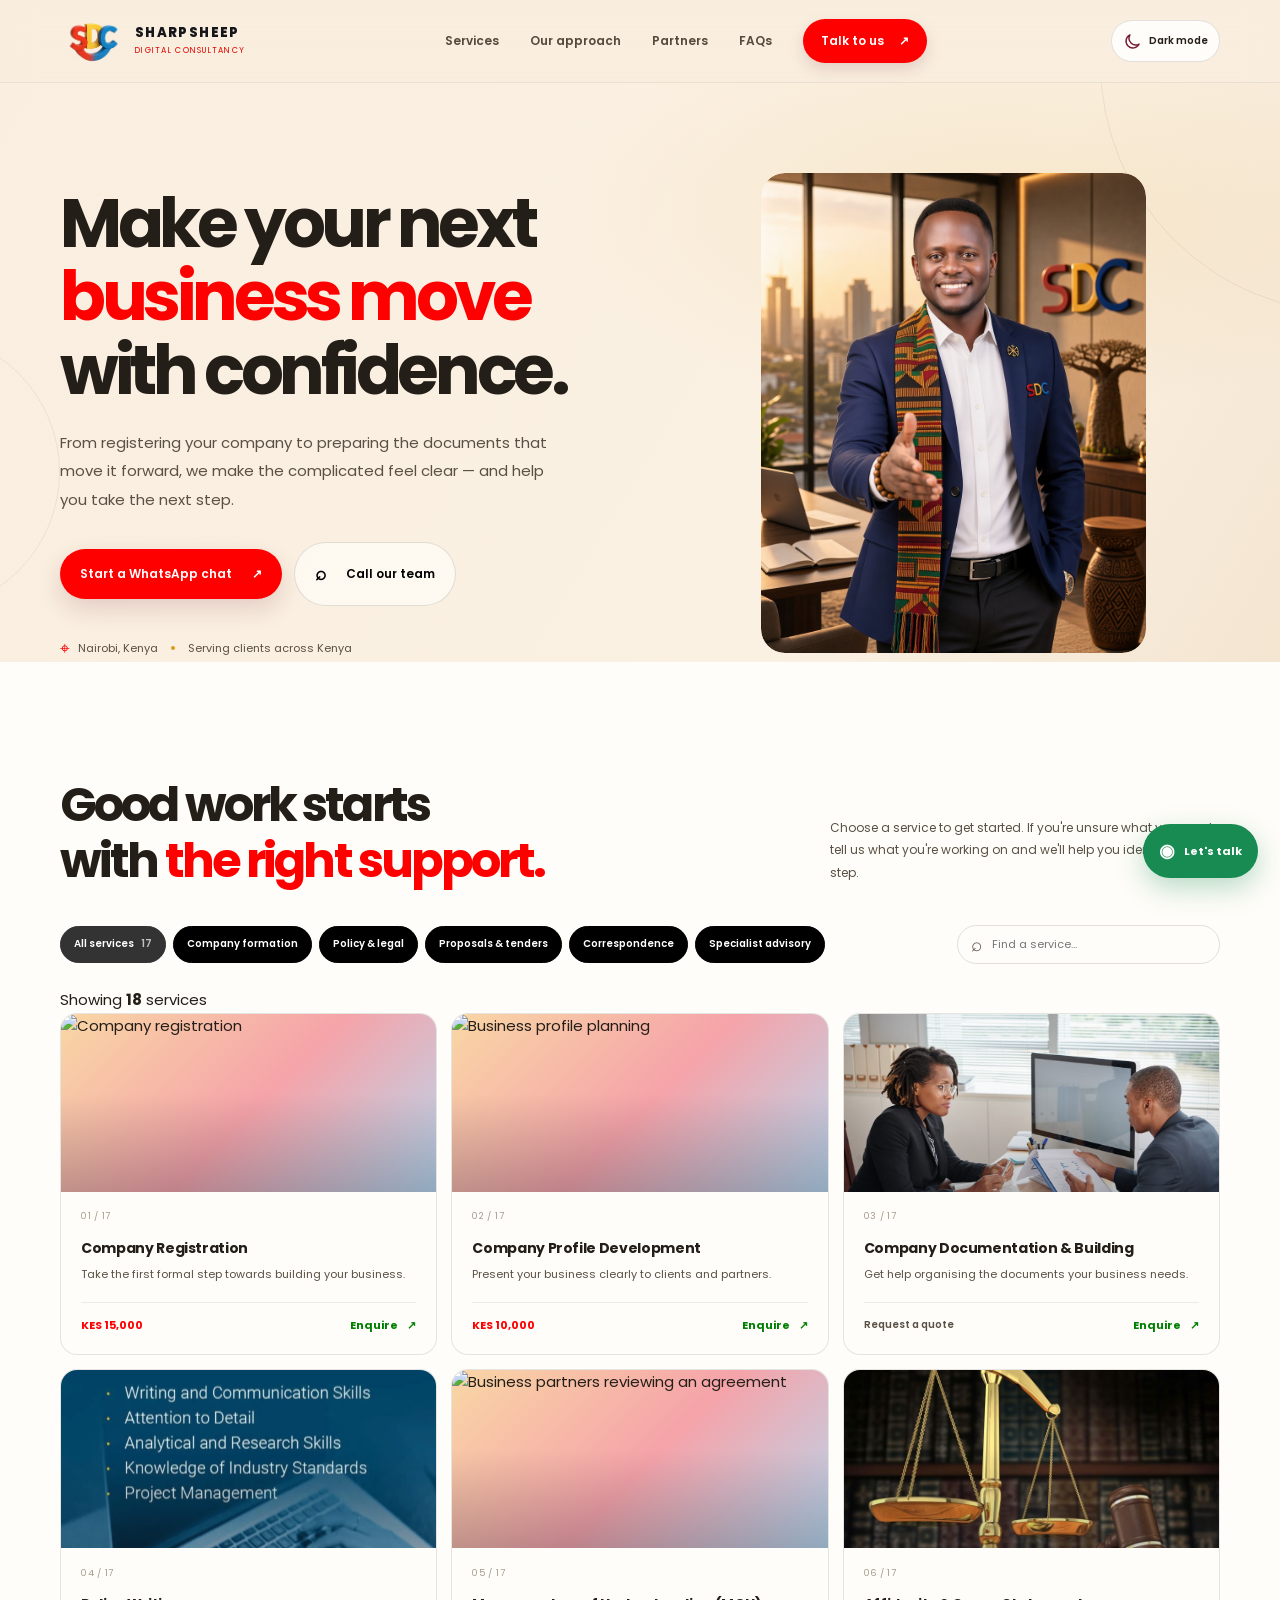
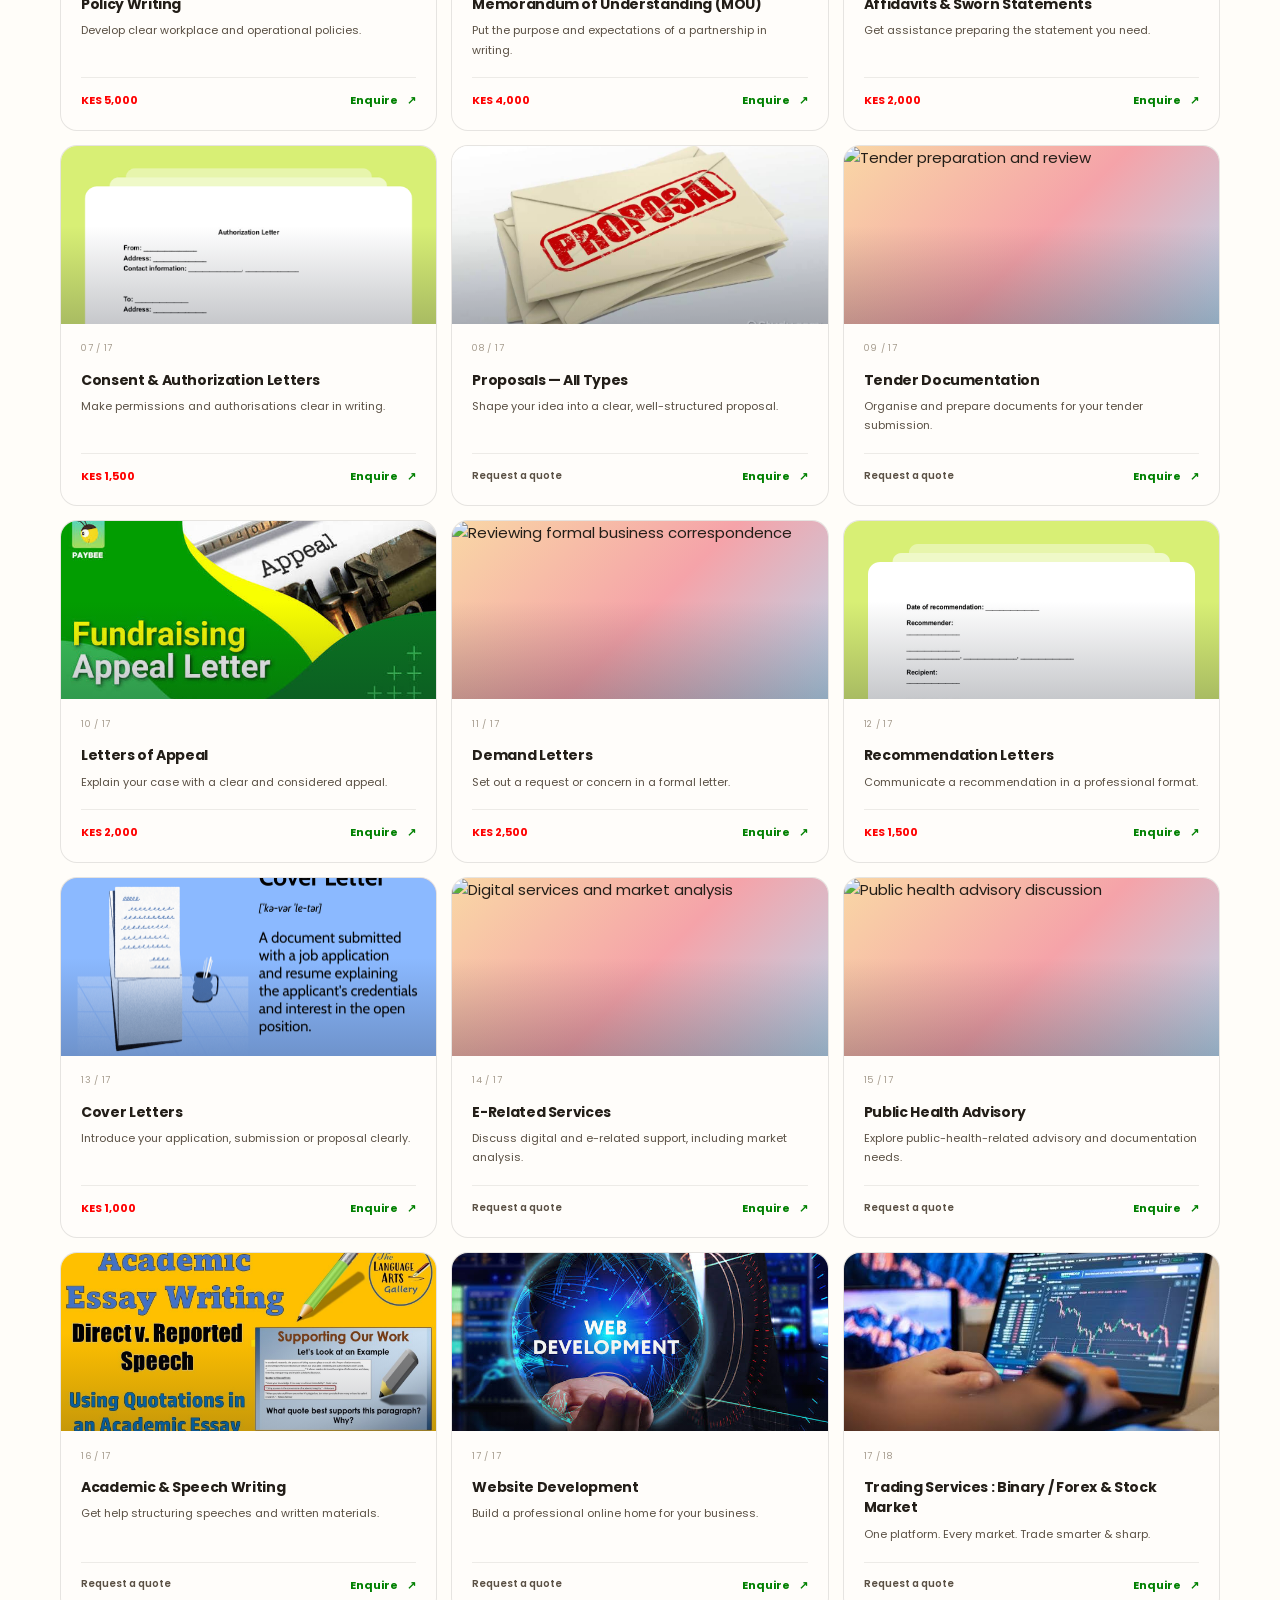
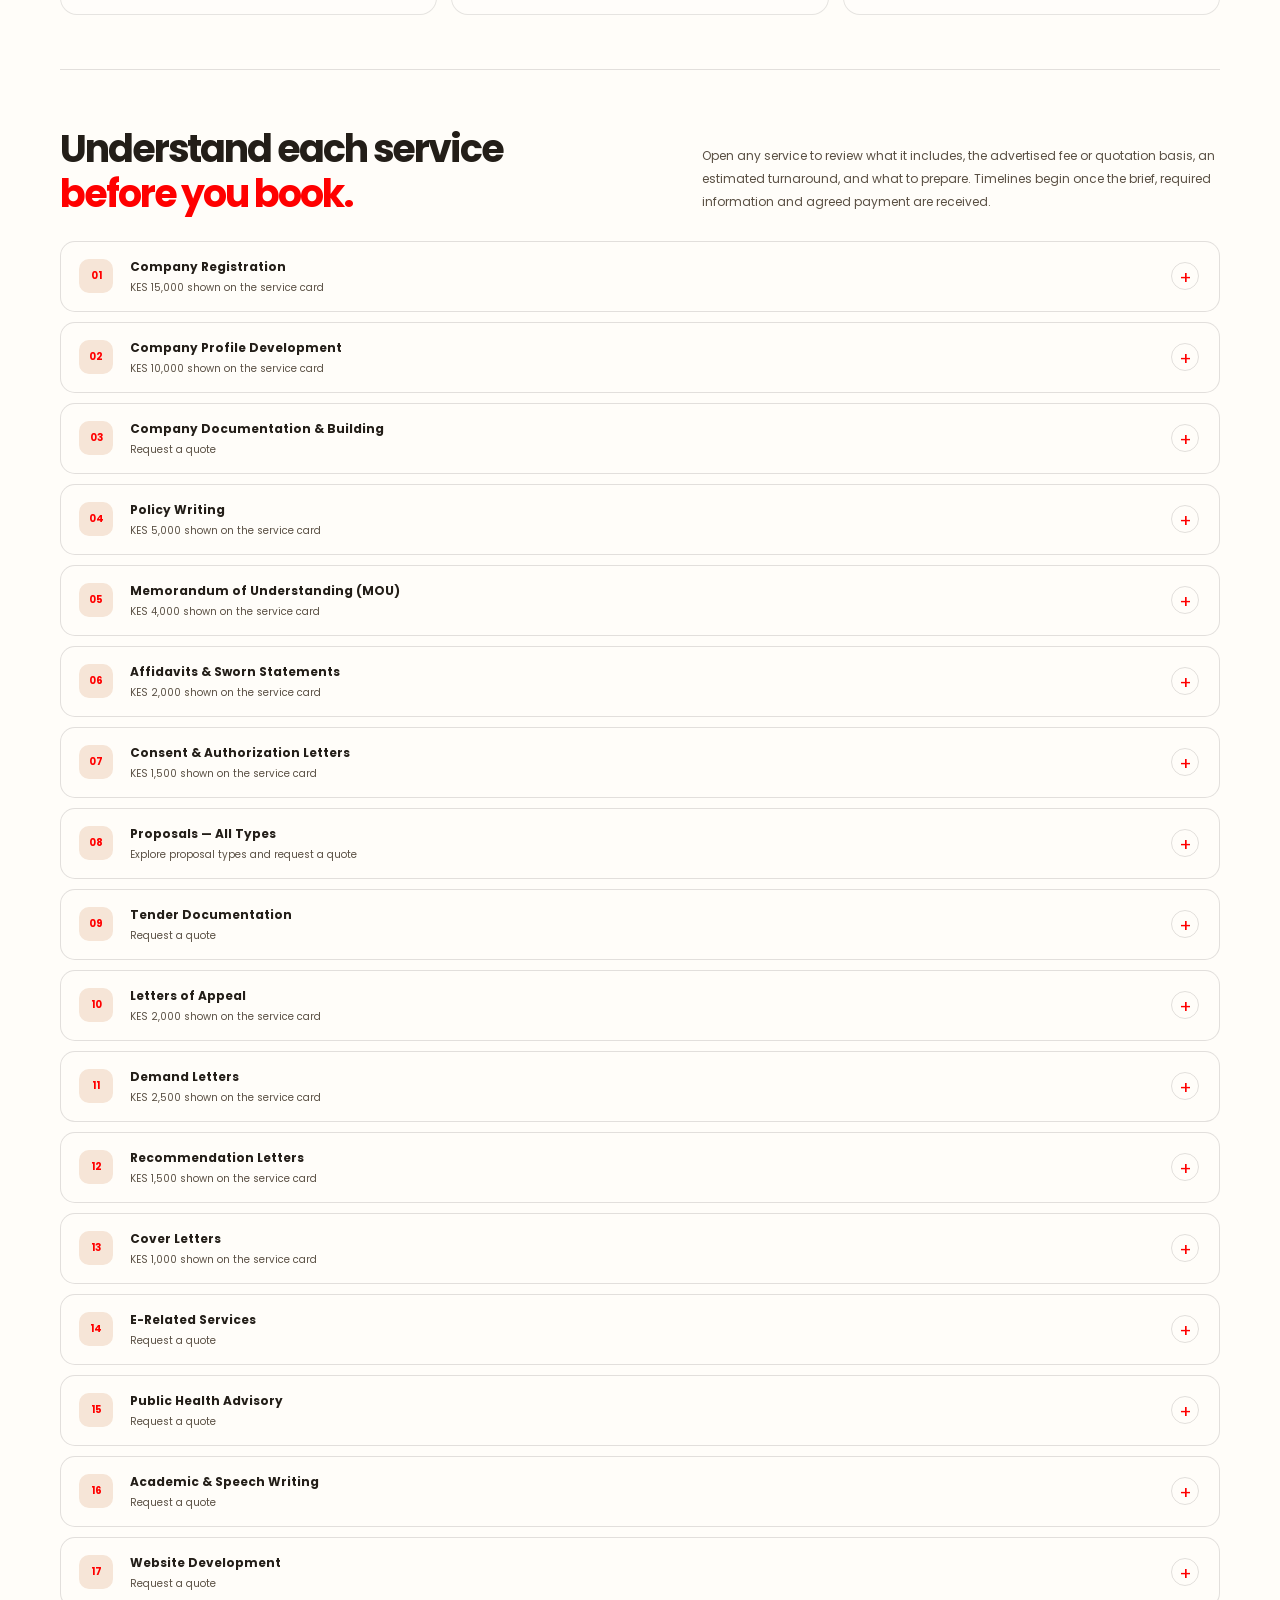
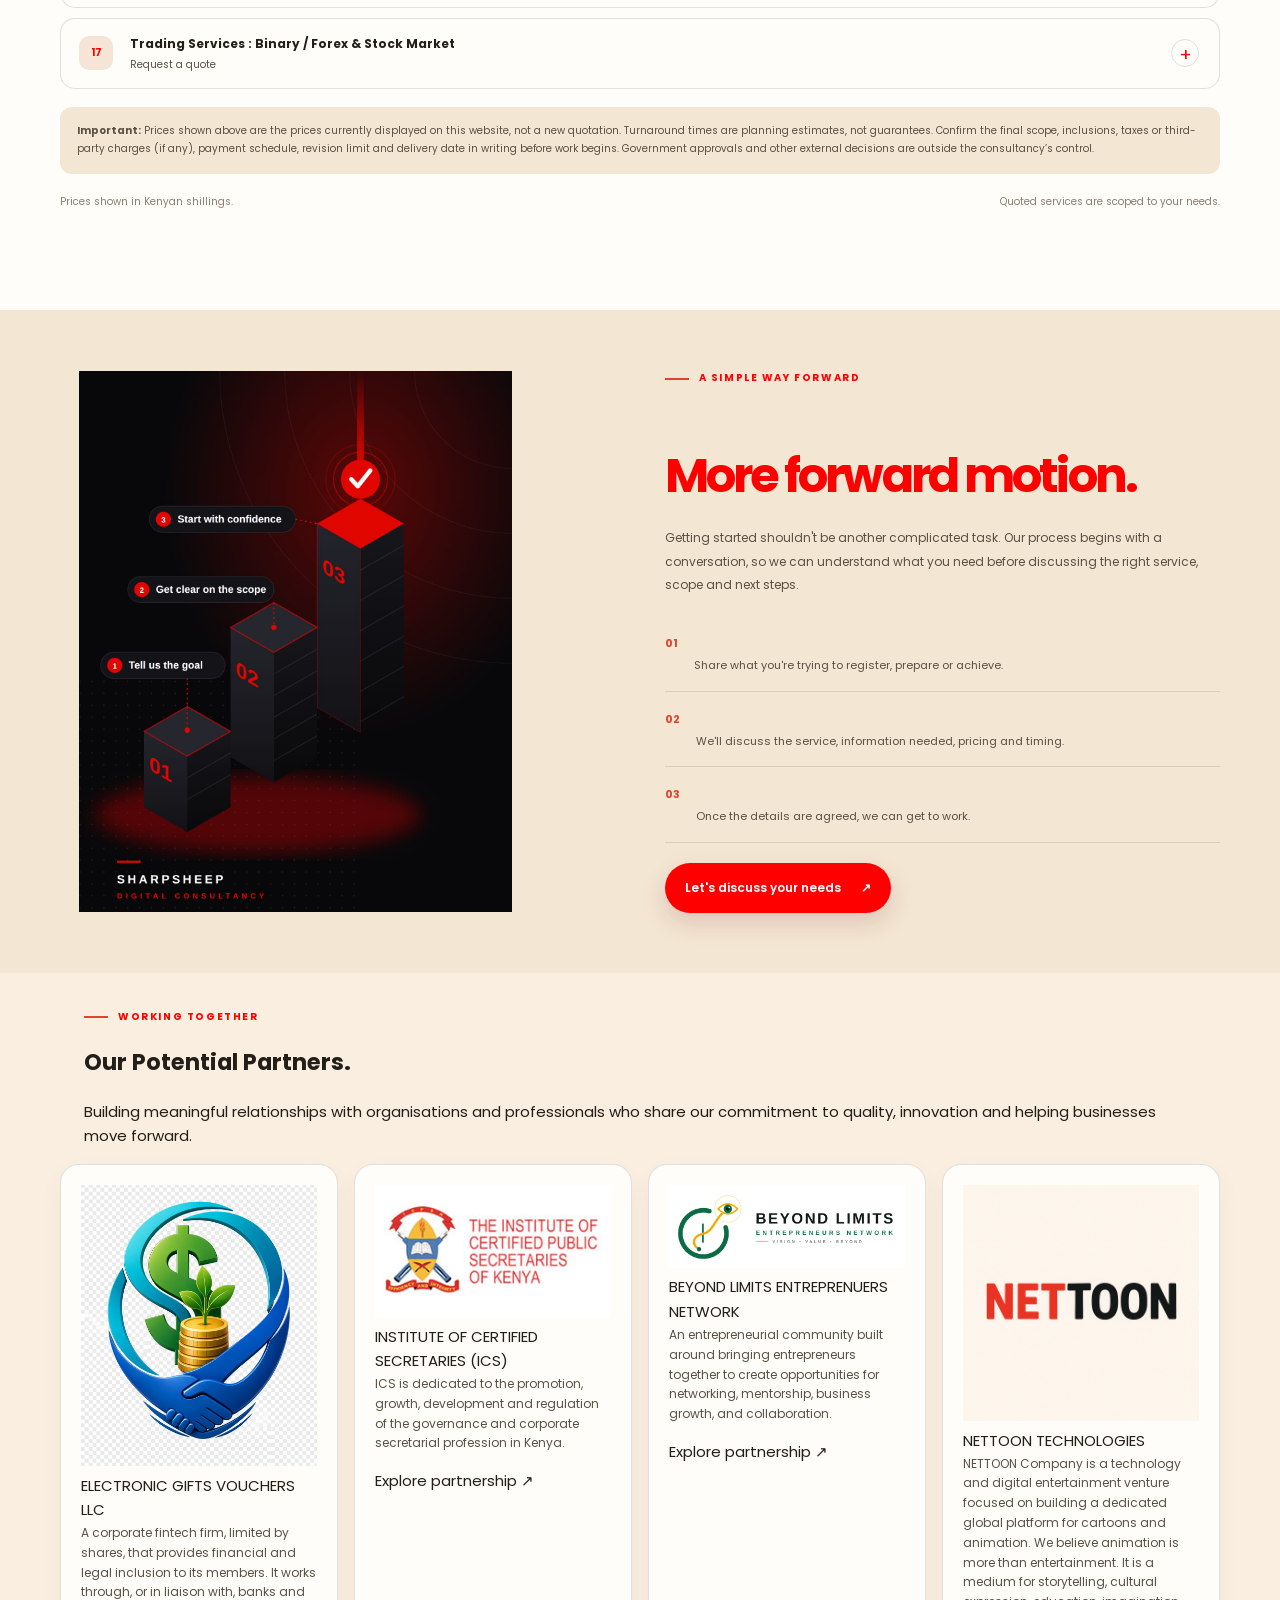
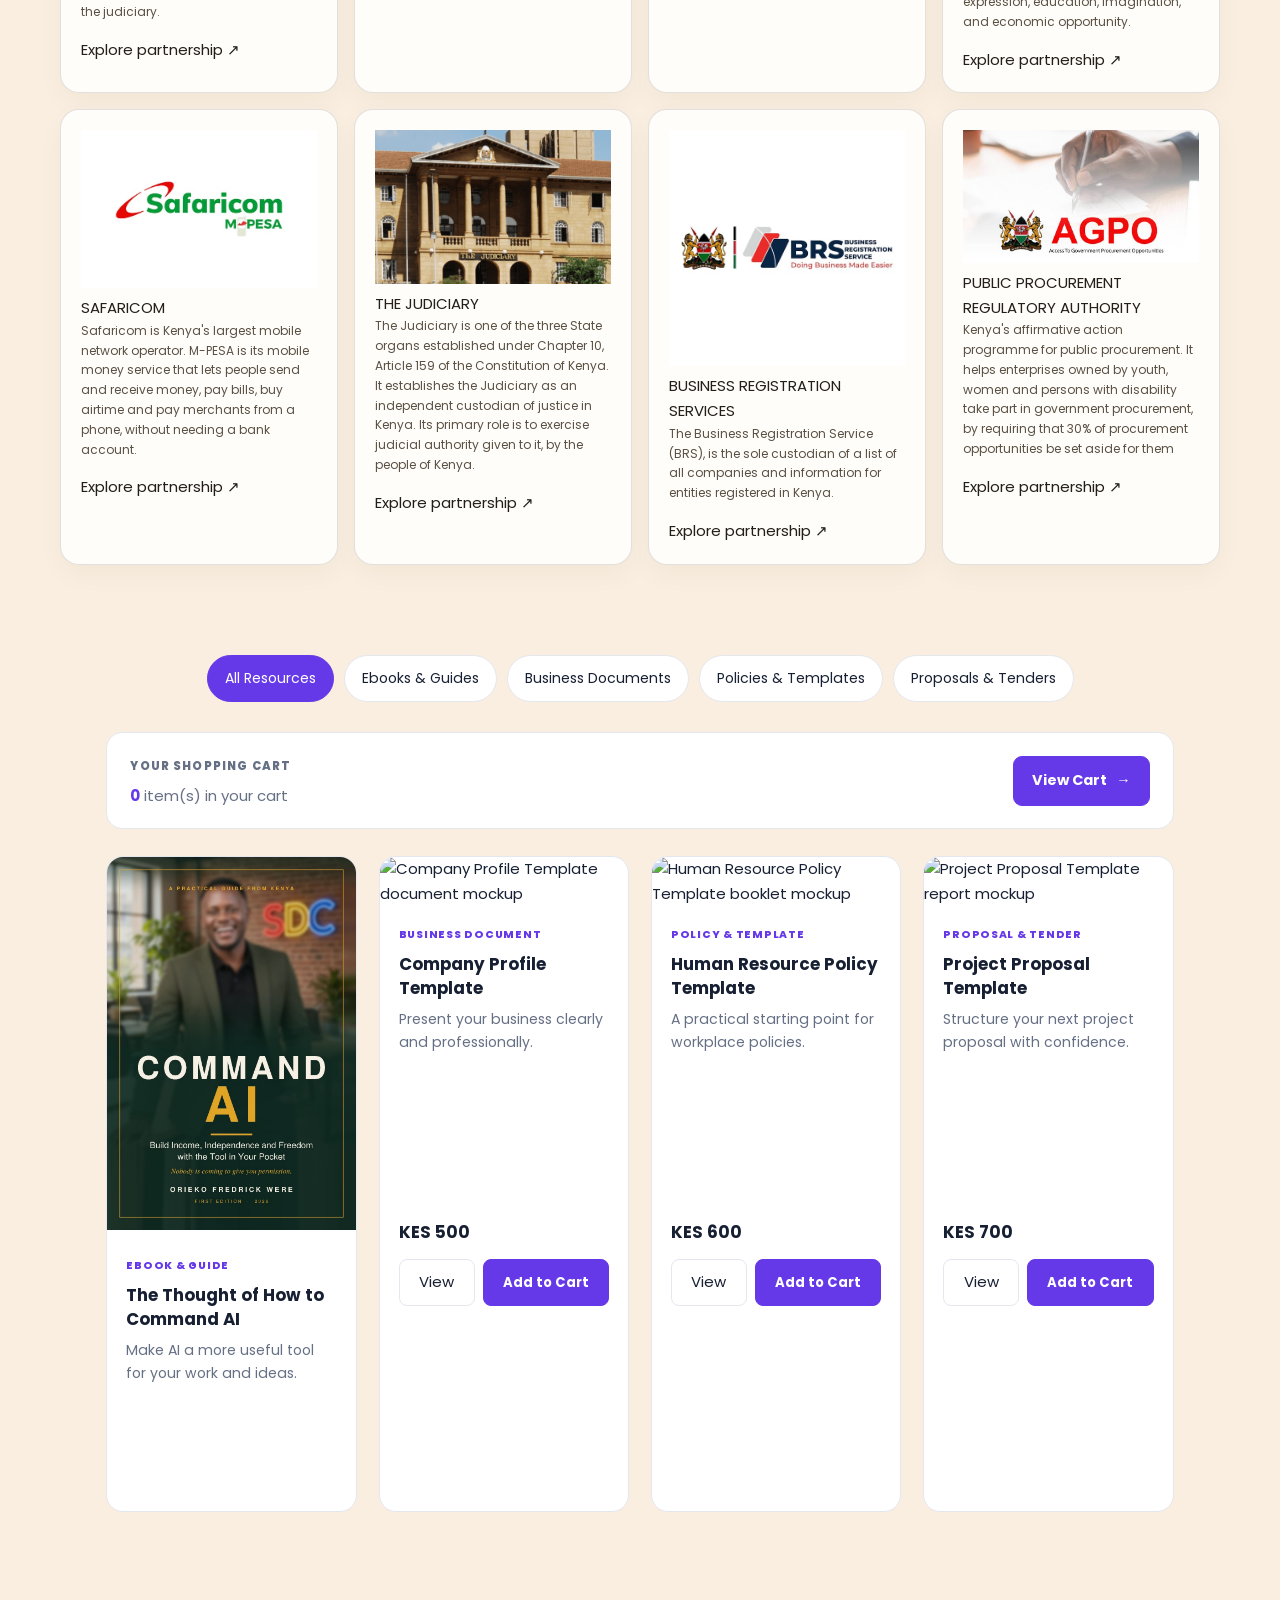
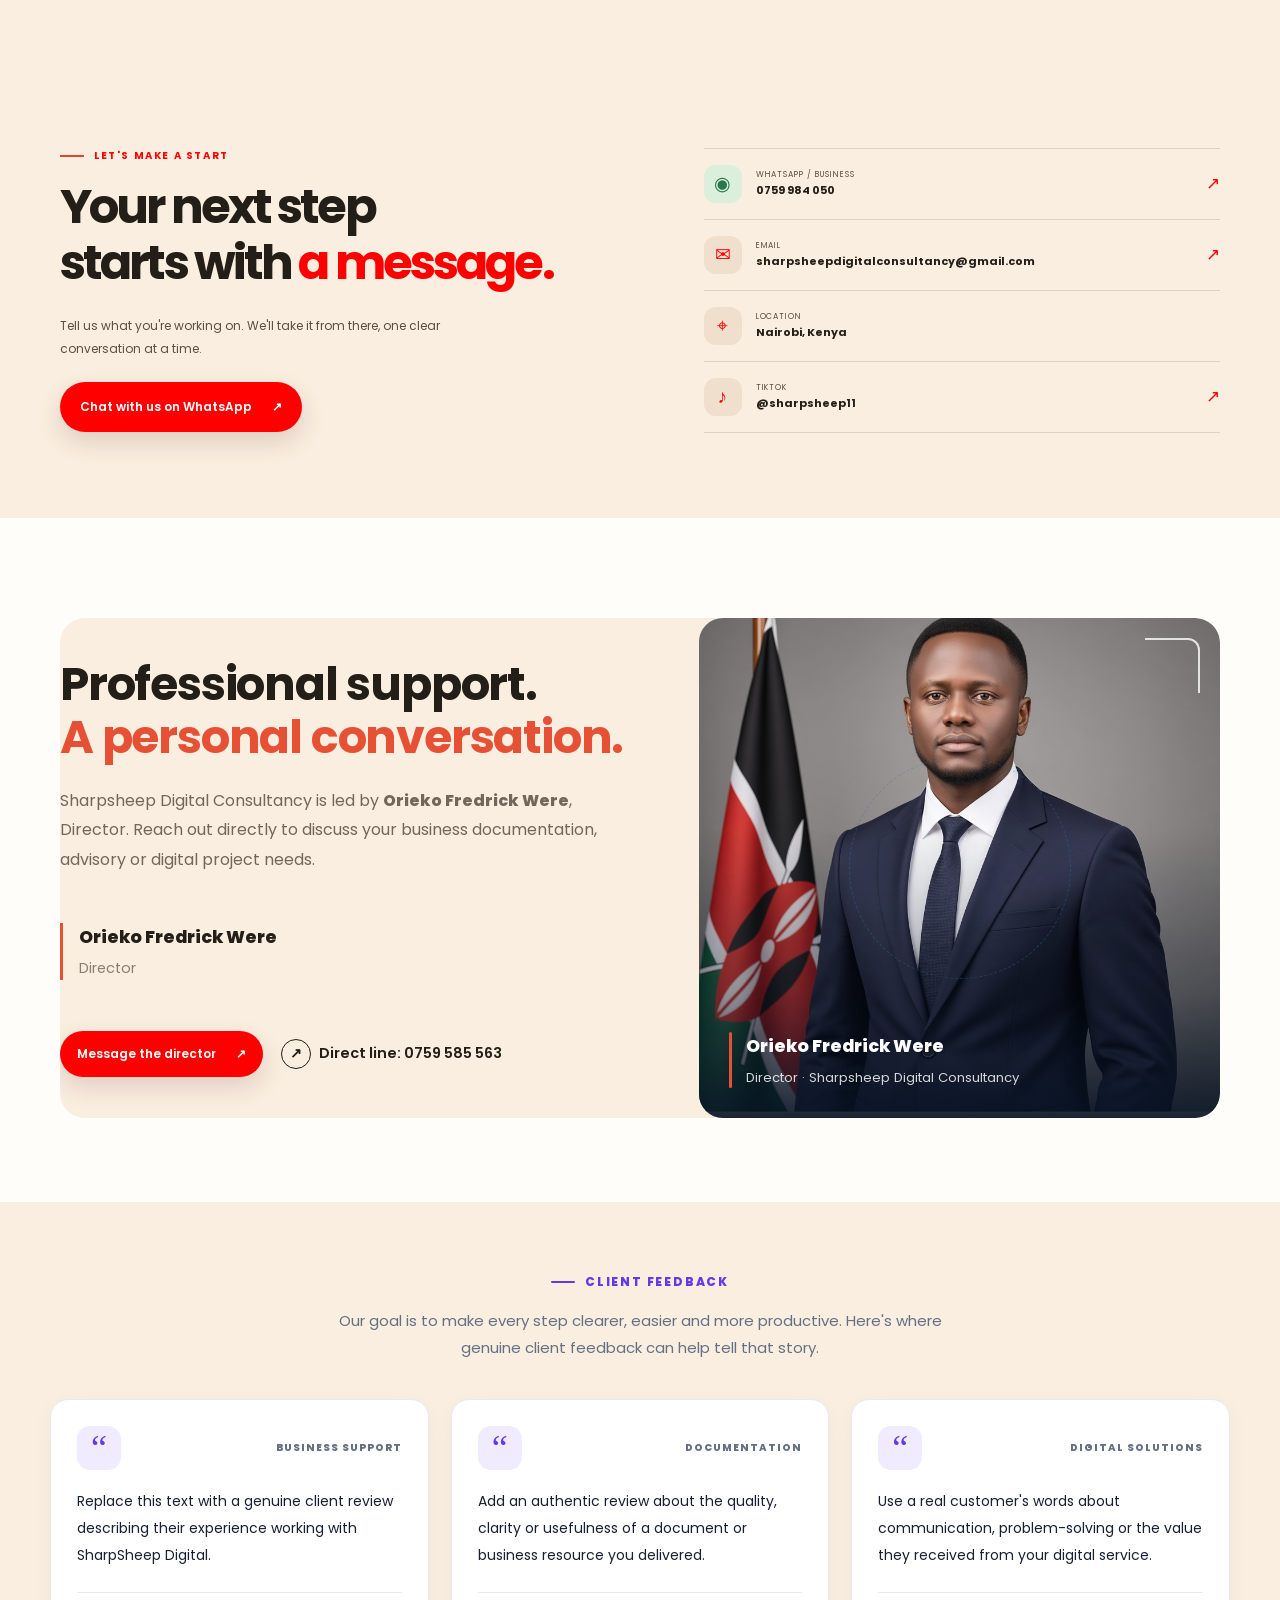
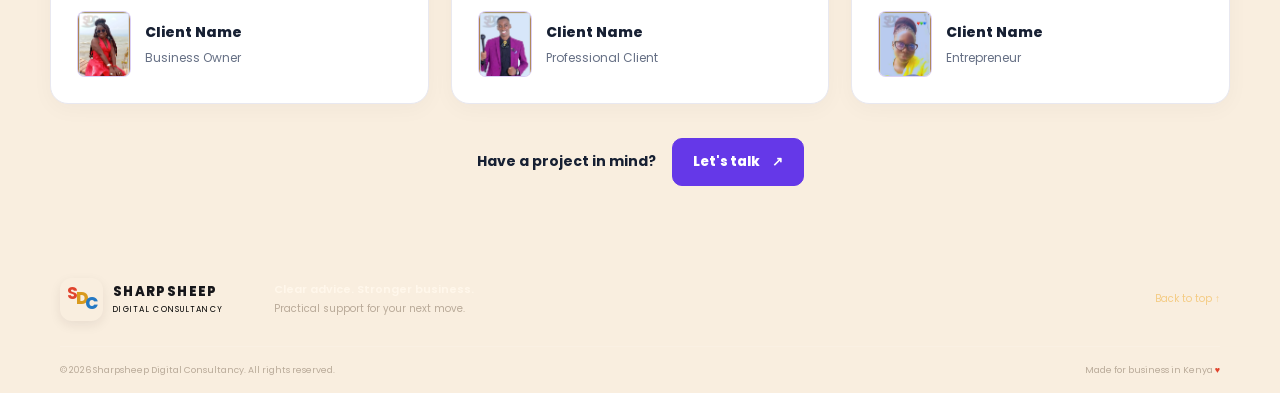
==== index.html @ dd6ea9bc "Add files via upload" ====
<!doctype html>
<html lang="en">
    <head>
        <meta charset="utf-8">
        <meta name="viewport" content="width=device-width, initial-scale=1">
        <meta name="theme-color" content="#751a34">
        <meta name="description" content="Practical business documentation and digital services in Kenya. Sharpsheep Digital Consultancy helps businesses prepare, register, write and grow. Start with WhatsApp.">
        <meta property="og:type" content="website">
        <meta property="og:title" content="Sharpsheep Digital Consultancy | Clear advice. Stronger business.">
        <meta property="og:description" content="Company registration, business documentation, policies, proposals, tenders and digital services in Kenya.">
        <meta property="og:url" content="https://sharpsheepdigital.co.ke/">
        <title>Sharpsheep Digital Consultancy | Clear advice. Stronger business.</title>
        <link rel="preconnect" href="https://fonts.googleapis.com">
        <link rel="preconnect" href="https://fonts.gstatic.com" crossorigin>
        <link href="https://fonts.googleapis.com/css2?family=Poppins:wght@400;500;600;700;800&display=swap" rel="stylesheet">
        <link rel="stylesheet" href="styles.css">
        <script type="application/ld+json">
           </script>
        <style id="service-image-customizations">
            
        </style>

<script type="application/ld+json">
{
    "@context": "https://schema.org",
    "@type": "ProfessionalService",
    "name": "Sharpsheep Digital Consultancy",
    "telephone": "+254759984050",
    "email": "sharpsheepdigitalconsultancy@gmail.com",
    "areaServed": {
        "@type": "Country",
        "name": "Kenya"
    }
}
</script>

    </head>
    <body>
        <a class="skip-link" href="#main">Skip to content</a>
        <div class="announcement" style="display: none;">
            <div class="container announcement-inner">
                <span>
                    <span class="status-dot"></span>
                    Supporting ambitious businesses across Kenya
                </span>
                <a href="https://wa.me/254759984050?text=Hello%20Sharpsheep%2C%20I%27d%20like%20to%20make%20an%20enquiry." target="_blank" rel="noopener">
                    Have a project? Let's talk <span aria-hidden="true">↗</span>
                </a>
            </div>
        </div>
    <header class="site-header" id="top">
    <div class="container nav-wrap">

<a class="brand" href="#top"
   aria-label="Sharpsheep Digital Consultancy home">

    <img
        src="SDC Official Logo.png"
        alt="Sharpsheep Digital Consultancy logo"
        class="brand-logo"
    >

    <span class="brand-copy">
        <strong>SHARPSHEEP</strong>
        <small>DIGITAL CONSULTANCY</small>
    </span>

</a>

                <button class="menu-toggle" aria-expanded="false" aria-controls="primary-nav" aria-label="Open navigation">
                    <span></span>
                    <span></span>
                </button>
                <nav class="primary-nav" id="primary-nav" aria-label="Main navigation">
                    <a href="#services">Services</a>
                    <a href="#approach">Our approach</a>
                    <a href="#partners">Partners</a>
                    <a href="#faqs">FAQs</a>
                    <a class="nav-cta" href="https://wa.me/254759984050?text=Hello%20Sharpsheep%20Digital%20Consultancy%2C%20I%27d%20like%20to%20discuss%20a%20service." target="_blank" rel="noopener">
                        Talk to us <span>↗</span>
                    </a>
                </nav>
                <button id="themeToggle" class="theme-toggle" type="button" aria-label="Switch to dark theme" title="Switch theme">
                    <img id="themeIcon" src="moon.svg" alt=""/>
                    <span class="theme-toggle-label">Dark mode</span>
                </button>
            </div>
        </header>
        <main id="main">
            <section class="hero">
                <div class="hero-orb orb-one"></div>
                <div class="hero-orb orb-two"></div>
                <div class="container hero-grid">
                    <div class="hero-copy">
                        <div class="eyebrow"  style="display: none;">
                            <span class="eyebrow-line" ></span>
                            YOUR IDEAS. BUILT ON SOLID GROUND.
                        </div>
                        <h1>
                            Make your next<br>
                            <span>business move</span>
                            <br>with confidence.
                        </h1>
                        <p class="hero-intro">From registering your company to preparing the documents that move it forward, we make the complicated feel clear — and help you take the next step.</p>
                        <div class="hero-actions">
                            <a class="button button-primary" href="https://wa.me/254759984050?text=Hello%20Sharpsheep%20Digital%20Consultancy%2C%20I%20would%20like%20to%20enquire%20about%20Cover%20Letters.%20Please%20confirm%20the%20scope%2C%20final%20price%2C%20requirements%20and%20delivery%20timeline." target="_blank" rel="noopener">
                                Start a WhatsApp chat <span>↗</span>
                            </a>
                 <button
    class="button button-quiet"
    type="button"
    id="openCallModal"
    aria-haspopup="dialog"
    aria-controls="callModal"
>
    <span class="phone-icon" aria-hidden="true">⌕</span>
    Call our team
</button>
                        </div>
                        <div class="hero-meta">
                            <span class="meta-pin">⌖</span>
                            Nairobi, Kenya <span class="meta-separator"></span>
                            Serving clients across Kenya
                        </div>
                    </div>
               
<div class="hero-visual">
    <div class="visual-backdrop"></div>

    <!-- Main hero image -->
    <div class="hero-image-wrap">
        <img
            src="WhatsApp Image 2026-10-10 at 13.04.02.jpeg"
            alt="Business consultancy support, company registration and document preparation"
            class="hero-image"
        >
    </div>

    <!-- Floating information card -->
    <div class="floating-label label-top" style="display: none;">
        <span class="mini-check" style="display: none;">✓</span>
        <span style="display: none;">
            <b>Clear next steps</b>
            <small>From idea to action</small>
        </span>
    </div>

    <!-- Keep your other existing hero elements here -->
</div>

            </section>
            <section class="section services-section" id="services">
                <div class="container">
                    <div class="section-heading">
                        <div>
                            <div class="eyebrow"  style="display: none;">
                                <span class="eyebrow-line"></span>
                                WHAT WE HELP WITH
                            </div>
                            <h2>
                                Good work starts<br>
                                with <span>the right support.</span>
                            </h2>
                        </div>
                        <p>Choose a service to get started. If you're unsure what you need, tell us what you're working on and we'll help you identify the next step.</p>
                    </div>
                    <div class="service-tools">
                        <div class="filter-tabs" role="group" aria-label="Filter services">
                            <button class="filter-tab active" data-filter="all" aria-pressed="true">
                                All services <span>17</span>
                            </button>
                            <button class="filter-tab" data-filter="formation" aria-pressed="false">Company formation</button>
                            <button class="filter-tab" data-filter="policy" aria-pressed="false">Policy & legal</button>
                            <button class="filter-tab" data-filter="proposals" aria-pressed="false">Proposals & tenders</button>
                            <button class="filter-tab" data-filter="correspondence" aria-pressed="false">Correspondence</button>
                            <button class="filter-tab" data-filter="advisory" aria-pressed="false">Specialist advisory</button>
                        </div>
                        <label class="service-search">
                            <span aria-hidden="true">⌕</span>
                            <input id="service-search" type="search" placeholder="Find a service…" aria-label="Search services">
                        </label>
                    </div>
                    
<div class="services-results" aria-live="polite" aria-atomic="true">
    Showing <strong id="services-count">17</strong> services
</div>

                    <div class="services-grid" id="services-grid">
                        <article class="service-card" data-category="formation" data-name="company registration">
                            <div class="service-image">
                                <img src="https://images.unsplash.com/photo-1454165804606-c3d57bc86b40?auto=format&fit=crop&w=900&q=82" alt="Company registration" loading="lazy" decoding="async">
                                <span class="service-image-shade" aria-hidden="true"></span>
                            </div>
                            <div class="service-card-top">
              
                                <span class="service-number">01 / 17</span>
                            </div>
                            <h3>Company Registration</h3>
                            <p>Take the first formal step towards building your business.</p>
                            <div class="service-bottom">
                                <span class="price">KES 15,000</span>
                                <button class="text-link service-enquire" data-service="Company Registration">
                                    Enquire <span>↗</span>
                                </button>
                            </div>
                        </article>
                        <article class="service-card" data-category="formation" data-name="company profile development">
                            <div class="service-image">
                                <img src="https://images.unsplash.com/photo-1460925895917-afdab827c52f?auto=format&fit=crop&w=900&q=82" alt="Business profile planning" loading="lazy" decoding="async">
                                <span class="service-image-shade" aria-hidden="true"></span>
                            </div>
                            <div class="service-card-top">
                           
                                <span class="service-number">02 / 17</span>
                            </div>
                            <h3>Company Profile Development</h3>
                            <p>Present your business clearly to clients and partners.</p>
                            <div class="service-bottom">
                                <span class="price">KES 10,000</span>
                                <button class="text-link service-enquire" data-service="Company Profile Development">
                                    Enquire <span>↗</span>
                                </button>
                            </div>
                        </article>
                        <article class="service-card" data-category="formation" data-name="company documentation building">
                            <div class="service-image">
                                <img src="Company Documentation & Building.jpg" alt="Organised business documents" loading="lazy" decoding="async">
                                <span class="service-image-shade" aria-hidden="true"></span>
                            </div>
                            <div class="service-card-top">
                             
                                <span class="service-number">03 / 17</span>
                            </div>
                            <h3>Company Documentation & Building</h3>
                            <p>Get help organising the documents your business needs.</p>
                            <div class="service-bottom">
                                <span class="price quote">Request a quote</span>
                                <button class="text-link service-enquire" data-service="Company Documentation & Building">
                                    Enquire <span>↗</span>
                                </button>
                            </div>
                        </article>
                        <article class="service-card" data-category="policy" data-name="policy writing">
                            <div class="service-image">
                                <img src="Policy Writing.jpeg" alt="Workplace policy review" loading="lazy" decoding="async">
                                <span class="service-image-shade" aria-hidden="true"></span>
                            </div>
                            <div class="service-card-top">
                             
                                <span class="service-number">04 / 17</span>
                            </div>
                            <h3>Policy Writing</h3>
                            <p>Develop clear workplace and operational policies.</p>
                            <div class="service-bottom">
                                <span class="price">KES 5,000</span>
                                <button class="text-link service-enquire" data-service="Policy Writing">
                                    Enquire <span>↗</span>
                                </button>
                            </div>
                        </article>
                        <article class="service-card" data-category="policy" data-name="memorandum of understanding mou">
                            <div class="service-image">
                                <img src="https://images.unsplash.com/photo-1521791136064-7986c2920216?auto=format&fit=crop&w=900&q=82" alt="Business partners reviewing an agreement" loading="lazy" decoding="async">
                                <span class="service-image-shade" aria-hidden="true"></span>
                            </div>
                            <div class="service-card-top">
                         
                                <span class="service-number">05 / 17</span>
                            </div>
                            <h3>Memorandum of Understanding (MOU)</h3>
                            <p>Put the purpose and expectations of a partnership in writing.</p>
                            <div class="service-bottom">
                                <span class="price">KES 4,000</span>
                                <button class="text-link service-enquire" data-service="Memorandum of Understanding (MOU)">
                                    Enquire <span>↗</span>
                                </button>
                            </div>
                        </article>
                        <article class="service-card" data-category="policy" data-name="affidavits sworn statements">
                            <div class="service-image">
                                <img src="WhatsApp Image 2026-10-12 at 00.01.55.jpeg" alt="Formal affidavit paperwork" loading="lazy" decoding="async">
                                <span class="service-image-shade" aria-hidden="true"></span>
                            </div>
                            <div class="service-card-top">
                       
                                <span class="service-number">06 / 17</span>
                            </div>
                            <h3>Affidavits & Sworn Statements</h3>
                            <p>Get assistance preparing the statement you need.</p>
                            <div class="service-bottom">
                                <span class="price">KES 2,000</span>
                                <button class="text-link service-enquire" data-service="Affidavits & Sworn Statements">
                                    Enquire <span>↗</span>
                                </button>
                            </div>
                        </article>
                        <article class="service-card" data-category="policy" data-name="consent authorization letters">
                            <div class="service-image">
                                <img src="Consent & Authorization Letters.png" loading="lazy" decoding="async">
                                <span class="service-image-shade" aria-hidden="true"></span>
                            </div>
                            <div class="service-card-top">
                              
                                <span class="service-number">07 / 17</span>
                            </div>
                            <h3>Consent & Authorization Letters</h3>
                            <p>Make permissions and authorisations clear in writing.</p>
                            <div class="service-bottom">
                                <span class="price">KES 1,500</span>
                                <button class="text-link service-enquire" data-service="Consent & Authorization Letters">
                                    Enquire <span>↗</span>
                                </button>
                            </div>
                        </article>
                        <article class="service-card" data-category="proposals" data-name="proposals all types">
                            <div class="service-image">
                                <img src="Proposals.jpg" alt="Team preparing a business proposal" loading="lazy" decoding="async">
                                <span class="service-image-shade" aria-hidden="true"></span>
                            </div>
                            <div class="service-card-top">
                             
                                <span class="service-number">08 / 17</span>
                            </div>
                            <h3>Proposals — All Types</h3>
                            <p>Shape your idea into a clear, well-structured proposal.</p>
                            <div class="service-bottom">
                                <span class="price quote">Request a quote</span>
                                <button class="text-link service-enquire" data-service="Proposals — All Types">
                                    Enquire <span>↗</span>
                                </button>
                            </div>
                        </article>
                        <article class="service-card" data-category="proposals" data-name="tender documentation">
                            <div class="service-image">
                                <img src="https://images.unsplash.com/photo-1454165804606-c3d57bc86b40?auto=format&fit=crop&w=900&q=82" alt="Tender preparation and review" loading="lazy" decoding="async">
                                <span class="service-image-shade" aria-hidden="true"></span>
                            </div>
                            <div class="service-card-top">
                              
                                <span class="service-number">09 / 17</span>
                            </div>
                            <h3>Tender Documentation</h3>
                            <p>Organise and prepare documents for your tender submission.</p>
                            <div class="service-bottom">
                                <span class="price quote">Request a quote</span>
                                <button class="text-link service-enquire" data-service="Tender Documentation">
                                    Enquire <span>↗</span>
                                </button>
                            </div>
                        </article>
                        <article class="service-card" data-category="correspondence" data-name="letters of appeal">
                            <div class="service-image">
                                <img src="appeal.jpg" alt="Writing a formal appeal letter" loading="lazy" decoding="async">
                                <span class="service-image-shade" aria-hidden="true"></span>
                            </div>
                            <div class="service-card-top">
                               
                                <span class="service-number">10 / 17</span>
                            </div>
                            <h3>Letters of Appeal</h3>
                            <p>Explain your case with a clear and considered appeal.</p>
                            <div class="service-bottom">
                                <span class="price">KES 2,000</span>
                                <button class="text-link service-enquire" data-service="Letters of Appeal">
                                    Enquire <span>↗</span>
                                </button>
                            </div>
                        </article>
                        <article class="service-card" data-category="correspondence" data-name="demand letters">
                            <div class="service-image">
                                <img src="https://images.unsplash.com/photo-1450101499163-c8848c66ca85?auto=format&fit=crop&w=900&q=82" alt="Reviewing formal business correspondence" loading="lazy" decoding="async">
                                <span class="service-image-shade" aria-hidden="true"></span>
                            </div>
                            <div class="service-card-top">
                             
                                <span class="service-number">11 / 17</span>
                            </div>
                            <h3>Demand Letters</h3>
                            <p>Set out a request or concern in a formal letter.</p>
                            <div class="service-bottom">
                                <span class="price">KES 2,500</span>
                                <button class="text-link service-enquire" data-service="Demand Letters">
                                    Enquire <span>↗</span>
                                </button>
                            </div>
                        </article>
                        <article class="service-card" data-category="correspondence" data-name="recommendation letters">
                            <div class="service-image">
                                <img src="recommendation-letter.png" alt="Professional recommendation documents" loading="lazy" decoding="async">
                                <span class="service-image-shade" aria-hidden="true"></span>
                            </div>
                            <div class="service-card-top">
                       
                                <span class="service-number">12 / 17</span>
                            </div>
                            <h3>Recommendation Letters</h3>
                            <p>Communicate a recommendation in a professional format.</p>
                            <div class="service-bottom">
                                <span class="price">KES 1,500</span>
                                <button class="text-link service-enquire" data-service="Recommendation Letters">
                                    Enquire <span>↗</span>
                                </button>
                            </div>
                        </article>
                        <article class="service-card" data-category="correspondence" data-name="cover letters">
                            <div class="service-image">
                                <img src="cover-letter.png" alt="Preparing a professional cover letter" loading="lazy" decoding="async">
                                <span class="service-image-shade" aria-hidden="true"></span>
                            </div>
                            <div class="service-card-top">
                       
                                <span class="service-number">13 / 17</span>
                            </div>
                            <h3>Cover Letters</h3>
                            <p>Introduce your application, submission or proposal clearly.</p>
                            <div class="service-bottom">
                                <span class="price">KES 1,000</span>
                                <button class="text-link service-enquire" data-service="Cover Letters">
                                    Enquire <span>↗</span>
                                </button>
                            </div>
                        </article>
                        <article class="service-card" data-category="advisory" data-name="e-related services forex trading insights market analysis">
                            <div class="service-image">
                                <img src="https://images.unsplash.com/photo-1460925895917-afdab827c52f?auto=format&fit=crop&w=900&q=82" alt="Digital services and market analysis" loading="lazy" decoding="async">
                                <span class="service-image-shade" aria-hidden="true"></span>
                            </div>
                            <div class="service-card-top">
                           
                                <span class="service-number">14 / 17</span>
                            </div>
                            <h3>E-Related Services</h3>
                            <p>Discuss digital and e-related support, including market analysis.</p>
                            <div class="service-bottom">
                                <span class="price quote">Request a quote</span>
                                <button class="text-link service-enquire" data-service="E-Related Services">
                                    Enquire <span>↗</span>
                                </button>
                            </div>
                        </article>
                        <article class="service-card" data-category="advisory" data-name="public health advisory">
                            <div class="service-image">
                                <img src="https://images.unsplash.com/photo-1576091160399-112ba8d25d1d?auto=format&fit=crop&w=900&q=82" alt="Public health advisory discussion" loading="lazy" decoding="async">
                                <span class="service-image-shade" aria-hidden="true"></span>
                            </div>
                            <div class="service-card-top">
                           
                                <span class="service-number">15 / 17</span>
                            </div>
                            <h3>Public Health Advisory</h3>
                            <p>Explore public-health-related advisory and documentation needs.</p>
                            <div class="service-bottom">
                                <span class="price quote">Request a quote</span>
                                <button class="text-link service-enquire" data-service="Public Health Advisory">
                                    Enquire <span>↗</span>
                                </button>
                            </div>
                        </article>
                        <article class="service-card" data-category="advisory" data-name="academic speech writing">
                            <div class="service-image">
                                <img src="Academic & Speech Writing.jpg" alt="Preparing a speech and presentation" loading="lazy" decoding="async">
                                <span class="service-image-shade" aria-hidden="true"></span>
                            </div>
                            <div class="service-card-top">
                              
                                <span class="service-number">16 / 17</span>
                            </div>
                            <h3>Academic & Speech Writing</h3>
                            <p>Get help structuring speeches and written materials.</p>
                            <div class="service-bottom">
                                <span class="price quote">Request a quote</span>
                                <button class="text-link service-enquire" data-service="Academic & Speech Writing">
                                    Enquire <span>↗</span>
                                </button>
                            </div>
                        </article>
                        <article class="service-card" data-category="advisory" data-name="website development">
                            <div class="service-image">
                                <img src="web.jpg" alt="Website development on a computer" loading="lazy" decoding="async">
                                <span class="service-image-shade" aria-hidden="true"></span>
                            </div>
                            <div class="service-card-top">
                          
                                <span class="service-number">17 / 17</span>
                            </div>
                            <h3>Website Development</h3>
                            <p>Build a professional online home for your business.</p>
                            <div class="service-bottom">
                                <span class="price quote">Request a quote</span>
                                <button class="text-link service-enquire" data-service="Website Development">
                                    Enquire <span>↗</span>
                                </button>
                            </div>
                        </article>

 <article class="service-card" data-category="advisory" data-name="website development">
                            <div class="service-image">
                                <img src="binary.jpg" alt="Website development on a computer" loading="lazy" decoding="async">
                                <span class="service-image-shade" aria-hidden="true"></span>
                            </div>
                            <div class="service-card-top">
                          
                                <span class="service-number">17 / 18</span>
                            </div>
                            <h3>Trading Services : Binary / Forex & Stock Market</h3>
                            <p>One platform. Every market. Trade smarter & sharp. </p>
                            <div class="service-bottom">
                                <span class="price quote">Request a quote</span>
                                <button class="text-link service-enquire" data-service="Website Development">
                                    Enquire <span>↗</span>
                                </button>
                            </div>
                        </article>

                    </div>
                    <section class="service-details-section" id="service-details" aria-labelledby="service-details-title" style="margin-bottom: 0px; bottom: 0px;">
                        <div class="service-details-heading">
                            <div>
                                <div class="eyebrow" style="display: none;">
                                    <span class="eyebrow-line" ></span>
                                    SERVICE GUIDE
                                </div>
                                <h3 id="service-details-title">
                                    Understand each service<br>
                                    <span>before you book.</span>
                                </h3>
                            </div>
                            <p>Open any service to review what it includes, the advertised fee or quotation basis, an estimated turnaround, and what to prepare. Timelines begin once the brief, required information and agreed payment are received.</p>
                        </div>
                        <div class="service-details-list">
                            <details class="service-detail" id="service-detail-01" data-detail-name="company registration">
                                <summary>
                                    <span class="detail-index">01</span>
                                    <span class="detail-summary-copy">
                                        <strong>Company Registration</strong>
                                        <small>KES 15,000 shown on the service card</small>
                                    </span>
                                    <span class="detail-chevron" aria-hidden="true">+</span>
                                </summary>
                                <div class="service-detail-body">
                                    <p class="detail-description">Support with preparing and submitting a company-registration application through the relevant official process. We first confirm the proposed business name, ownership structure and type of entity before preparing the application.</p>
                                    <div class="detail-info-grid">
                                        <div class="detail-info-card">
                                            <h4>Price structure</h4>
                                            <p>KES 15,000 shown on the service card. Before work starts, confirm in writing what this fee covers, whether official government charges are included, and whether any name-search, filing or third-party costs are additional.</p>
                                        </div>
                                        <div class="detail-info-card">
                                            <h4>Estimated delivery</h4>
                                            <p>About 3–7 working days for our preparation once all information is supplied. Official approval may take longer and is controlled by the relevant authority.</p>
                                        </div>
                                        <div class="detail-info-card detail-requirements">
                                            <h4>What we need from you</h4>
                                            <p>Proposed company names; directors’/shareholders’ full details and identification information; contact details; ownership/share allocation; registered office details; and any forms or declarations required by the official process.</p>
                                        </div>
                                    </div>
                                    <a class="text-link detail-enquire" href="https://wa.me/254759984050?text=Hello%20Sharpsheep%20Digital%20Consultancy%2C%20I%20would%20like%20to%20enquire%20about%20Company%20Registration.%20Please%20confirm%20the%20scope%2C%20final%20price%2C%20requirements%20and%20delivery%20timeline." target="_blank" rel="noopener">
                                        Enquire about this service <span aria-hidden="true">↗</span>
                                    </a>
                                </div>
                            </details>
                            <details class="service-detail" id="service-detail-02" data-detail-name="company profile development">
                                <summary>
                                    <span class="detail-index">02</span>
                                    <span class="detail-summary-copy">
                                        <strong>Company Profile Development</strong>
                                        <small>KES 10,000 shown on the service card</small>
                                    </span>
                                    <span class="detail-chevron" aria-hidden="true">+</span>
                                </summary>
                                <div class="service-detail-body">
                                    <p class="detail-description">A professional company profile that explains who you are, what you do, your experience, strengths and contact details. It can be prepared for customers, partners, funding conversations or supplier introductions.</p>
                                    <div class="detail-info-grid">
                                        <div class="detail-info-card">
                                            <h4>Price structure</h4>
                                            <p>KES 10,000 shown on the service card. Confirm the agreed length, design level, number of revisions and whether printing or extra language versions cost extra.</p>
                                        </div>
                                        <div class="detail-info-card">
                                            <h4>Estimated delivery</h4>
                                            <p>About 3–5 working days after receiving the company information and approving the outline.</p>
                                        </div>
                                        <div class="detail-info-card detail-requirements">
                                            <h4>What we need from you</h4>
                                            <p>Company name and logo (if available); background and mission; services/products; target customers; achievements or references; team details; contact information; brand colours and any existing profile.</p>
                                        </div>
                                    </div>
                                    <a class="text-link detail-enquire" href="https://wa.me/254759984050?text=Hello%20Sharpsheep%20Digital%20Consultancy%2C%20I%20would%20like%20to%20enquire%20about%20Company%20Profile%20Development.%20Please%20confirm%20the%20scope%2C%20final%20price%2C%20requirements%20and%20delivery%20timeline." target="_blank" rel="noopener">
                                        Enquire about this service <span aria-hidden="true">↗</span>
                                    </a>
                                </div>
                            </details>
                            <details class="service-detail" id="service-detail-03" data-detail-name="company documentation &amp; building">
                                <summary>
                                    <span class="detail-index">03</span>
                                    <span class="detail-summary-copy">
                                        <strong>Company Documentation &amp; Building</strong>
                                        <small>Request a quote</small>
                                    </span>
                                    <span class="detail-chevron" aria-hidden="true">+</span>
                                </summary>
                                <div class="service-detail-body">
                                    <p class="detail-description">Help identifying, drafting and organising a practical set of business documents, such as internal forms, registers, standard letters and operating documents. The exact bundle is agreed before work begins.</p>
                                    <div class="detail-info-grid">
                                        <div class="detail-info-card">
                                            <h4>Price structure</h4>
                                            <p>Request a quote. Price depends on the number, type, length and complexity of documents. The quotation should list each document, any bundle discount, revisions and any external professional fees separately.</p>
                                        </div>
                                        <div class="detail-info-card">
                                            <h4>Estimated delivery</h4>
                                            <p>About 5–15 working days for a small-to-medium document pack; larger packs are scheduled after scoping.</p>
                                        </div>
                                        <div class="detail-info-card detail-requirements">
                                            <h4>What we need from you</h4>
                                            <p>Business overview; list of documents needed; existing templates; current procedures; intended users; approval/sign-off person; any format or regulatory requirements.</p>
                                        </div>
                                    </div>
                                    <a class="text-link detail-enquire" href="https://wa.me/254759984050?text=Hello%20Sharpsheep%20Digital%20Consultancy%2C%20I%20would%20like%20to%20enquire%20about%20Company%20Documentation%20%26%20Building.%20Please%20confirm%20the%20scope%2C%20final%20price%2C%20requirements%20and%20delivery%20timeline." target="_blank" rel="noopener">
                                        Enquire about this service <span aria-hidden="true">↗</span>
                                    </a>
                                </div>
                            </details>
                            <details class="service-detail" id="service-detail-04" data-detail-name="policy writing">
                                <summary>
                                    <span class="detail-index">04</span>
                                    <span class="detail-summary-copy">
                                        <strong>Policy Writing</strong>
                                        <small>KES 5,000 shown on the service card</small>
                                    </span>
                                    <span class="detail-chevron" aria-hidden="true">+</span>
                                </summary>
                                <div class="service-detail-body">
                                    <p class="detail-description">Drafting clear workplace or operational policies that explain expected behaviour, responsibilities, procedures and how issues are handled. Examples may include HR, data handling, customer service or workplace conduct policies.</p>
                                    <div class="detail-info-grid">
                                        <div class="detail-info-card">
                                            <h4>Price structure</h4>
                                            <p>KES 5,000 shown on the service card. Confirm whether this is per policy, the expected length, revision allowance and whether legal review is excluded or separately arranged.</p>
                                        </div>
                                        <div class="detail-info-card">
                                            <h4>Estimated delivery</h4>
                                            <p>About 3–5 working days per straightforward policy after the discovery questions are answered; complex policies take longer.</p>
                                        </div>
                                        <div class="detail-info-card detail-requirements">
                                            <h4>What we need from you</h4>
                                            <p>Organisation details; purpose of the policy; staff/team structure; current practices; applicable internal rules; relevant templates; and the person who will approve the final draft.</p>
                                    </div>
                                    <a class="text-link detail-enquire" href="https://wa.me/254759984050?text=Hello%20Sharpsheep%20Digital%20Consultancy%2C%20I%20would%20like%20to%20enquire%20about%20Policy%20Writing.%20Please%20confirm%20the%20scope%2C%20final%20price%2C%20requirements%20and%20delivery%20timeline." target="_blank" rel="noopener">
                                        Enquire about this service <span aria-hidden="true">↗</span>
                                    </a>
                                </div>
                            </details>
                            <details class="service-detail" id="service-detail-05" data-detail-name="memorandum of understanding (mou)">
                                <summary>
                                    <span class="detail-index">05</span>
                                    <span class="detail-summary-copy">
                                        <strong>Memorandum of Understanding (MOU)</strong>
                                        <small>KES 4,000 shown on the service card</small>
                                    </span>
                                    <span class="detail-chevron" aria-hidden="true">+</span>
                                </summary>
                                <div class="service-detail-body">
                                    <p class="detail-description">A written document setting out the purpose of a proposed collaboration, each party’s responsibilities, contributions, timelines, governance and how the parties will handle changes or disagreements.</p>
                                    <div class="detail-info-grid">
                                        <div class="detail-info-card">
                                            <h4>Price structure</h4>
                                            <p>KES 4,000 shown on the service card. Confirm whether the fee covers one draft, review rounds and formatting. Independent legal advice or negotiation support may cost extra.</p>
                                        </div>
                                        <div class="detail-info-card">
                                            <h4>Estimated delivery</h4>
                                            <p>About 2–4 working days after all parties’ details and agreed terms are received.</p>
                                        </div>
                                        <div class="detail-info-card detail-requirements">
                                            <h4>What we need from you</h4>
                                            <p>Legal names and contacts of all parties; collaboration purpose; each party’s duties/contributions; duration; costs or resource commitments; confidentiality/IP expectations; exit/change arrangements; and signatories.</p>
                                        </div>
                                    </div>
                                    <a class="text-link detail-enquire" href="https://wa.me/254759984050?text=Hello%20Sharpsheep%20Digital%20Consultancy%2C%20I%20would%20like%20to%20enquire%20about%20Memorandum%20of%20Understanding%20%28MOU%29.%20Please%20confirm%20the%20scope%2C%20final%20price%2C%20requirements%20and%20delivery%20timeline." target="_blank" rel="noopener">
                                        Enquire about this service <span aria-hidden="true">↗</span>
                                    </a>
                                </div>
                            </details>
                            <details class="service-detail" id="service-detail-06" data-detail-name="affidavits &amp; sworn statements">
                                <summary>
                                    <span class="detail-index">06</span>
                                    <span class="detail-summary-copy">
                                        <strong>Affidavits &amp; Sworn Statements</strong>
                                        <small>KES 2,000 shown on the service card</small>
                                    </span>
                                    <span class="detail-chevron" aria-hidden="true">+</span>
                                </summary>
                                <div class="service-detail-body">
                                    <p class="detail-description">Help organising the facts and preparing a draft statement in a clear format for the relevant authorised person to administer or commission. We do not witness or swear the statement ourselves unless separately authorised by law.</p>
                                    <div class="detail-info-grid">
                                        <div class="detail-info-card">
                                            <h4>Price structure</h4>
                                            <p>KES 2,000 shown on the service card. Confirm whether this is drafting only. Commissioner/notary charges, stamps or other official costs should be clarified before proceeding.</p>
                                        </div>
                                        <div class="detail-info-card">
                                            <h4>Estimated delivery</h4>
                                            <p>Usually 1–2 working days for drafting after facts and purpose are confirmed. Signing/sworn administration depends on the authorised officer’s availability.</p>
                                        </div>
                                        <div class="detail-info-card detail-requirements">
                                            <h4>What we need from you</h4>
                                            <p>Purpose and receiving institution; accurate chronology/facts; full names and identification details as required; supporting records; and any prescribed format. The person making the statement must check its accuracy and swear/sign it before an authorised officer.</p>
                                        </div>
                                    </div>
                                    <a class="text-link detail-enquire" href="https://wa.me/254759984050?text=Hello%20Sharpsheep%20Digital%20Consultancy%2C%20I%20would%20like%20to%20enquire%20about%20Affidavits%20%26%20Sworn%20Statements.%20Please%20confirm%20the%20scope%2C%20final%20price%2C%20requirements%20and%20delivery%20timeline." target="_blank" rel="noopener">
                                        Enquire about this service <span aria-hidden="true">↗</span>
                                    </a>
                                </div>
                            </details>
                            <details class="service-detail" id="service-detail-07" data-detail-name="consent &amp; authorization letters">
                                <summary>
                                    <span class="detail-index">07</span>
                                    <span class="detail-summary-copy">
                                        <strong>Consent &amp; Authorization Letters</strong>
                                        <small>KES 1,500 shown on the service card</small>
                                    </span>
                                    <span class="detail-chevron" aria-hidden="true">+</span>
                                </summary>
                                <div class="service-detail-body">
                                    <p class="detail-description">A formal letter recording permission or authorising a named person to perform a specified task, collect an item, represent someone or access information, depending on the receiving organisation’s requirements.</p>
                                    <div class="detail-info-grid">
                                        <div class="detail-info-card">
                                            <h4>Price structure</h4>
                                            <p>KES 1,500 shown on the service card. Confirm whether supporting forms, certified copies, translation or special formatting are included.</p>
                                        </div>
                                        <div class="detail-info-card">
                                            <h4>Estimated delivery</h4>
                                            <p>Usually 1 working day after the correct names, purpose and recipient requirements are supplied.</p>
                                        </div>
                                        <div class="detail-info-card detail-requirements">
                                            <h4>What we need from you</h4>
                                            <p>Name and contact of the authorising person; name and identification details of the authorised person; exact permitted action; recipient organisation; validity dates if applicable; and any prescribed form or supporting documents.</p>
                                        </div>
                                    </div>
                                    <a class="text-link detail-enquire" href="https://wa.me/254759984050?text=Hello%20Sharpsheep%20Digital%20Consultancy%2C%20I%20would%20like%20to%20enquire%20about%20Consent%20%26%20Authorization%20Letters.%20Please%20confirm%20the%20scope%2C%20final%20price%2C%20requirements%20and%20delivery%20timeline." target="_blank" rel="noopener">
                                        Enquire about this service <span aria-hidden="true">↗</span>
                                    </a>
                                </div>
                            </details>
                        
<details class="service-detail" id="service-detail-08" data-detail-name="proposals — all types">
    <summary>
        <span class="detail-index">08</span>
        <span class="detail-summary-copy">
            <strong>Proposals — All Types</strong>
            <small>Explore proposal types and request a quote</small>
        </span>
        <span class="detail-chevron" aria-hidden="true">+</span>
    </summary>

    <div class="service-detail-body">

        <p class="detail-description">
            We prepare professional, well-structured proposals tailored to
            your objectives, intended audience, requirements and budget.
            Whether you want to win a client, secure funding, attract an
            investor or obtain project approval, we help turn your ideas
            into a clear and convincing proposal.
        </p>

        <div class="proposal-types-grid">

            <!-- 01. Business Proposal -->
            <article class="proposal-type-card">
                <span class="proposal-type-number">01</span>
                <h4>Business Proposal</h4>
                <p>
                    Presents a product, service or business solution to a
                    prospective client, organisation or business partner.
                </p>
                <span class="proposal-type-purpose">Client acquisition</span>
            </article>

            <!-- 02. Project Proposal -->
            <article class="proposal-type-card">
                <span class="proposal-type-number">02</span>
                <h4>Project Proposal</h4>
                <p>
                    Outlines a project's objectives, activities, deliverables,
                    implementation plan, timeline and estimated budget.
                </p>
                <span class="proposal-type-purpose">Project approval</span>
            </article>

            <!-- 03. Grant or Funding Proposal -->
            <article class="proposal-type-card">
                <span class="proposal-type-number">03</span>
                <h4>Grant or Funding Proposal</h4>
                <p>
                    Requests financial support from donors, foundations,
                    government programmes or other funding organisations.
                </p>
                <span class="proposal-type-purpose">Funding applications</span>
            </article>

            <!-- 04. Tender or Bid Proposal -->
            <article class="proposal-type-card">
                <span class="proposal-type-number">04</span>
                <h4>Tender or Bid Proposal</h4>
                <p>
                    Organises technical, financial and supporting documents
                    for procurement opportunities, including relevant
                    PPRA, AGPO and county tender requirements.
                </p>
                <span class="proposal-type-purpose">Procurement opportunities</span>
            </article>

            <!-- 05. Research Proposal -->
            <article class="proposal-type-card">
                <span class="proposal-type-number">05</span>
                <h4>Research Proposal</h4>
                <p>
                    Sets out a research problem, objectives, questions,
                    methodology, expected outcomes and work plan for
                    an academic or scientific study.
                </p>
                <span class="proposal-type-purpose">Research planning</span>
            </article>

            <!-- 06. Investment or Partnership Proposal -->
            <article class="proposal-type-card">
                <span class="proposal-type-number">06</span>
                <h4>Investment or Partnership Proposal</h4>
                <p>
                    Presents a business opportunity, value proposition,
                    growth potential and proposed collaboration to
                    investors or prospective partners.
                </p>
                <span class="proposal-type-purpose">Investors and collaborators</span>
            </article>

            <!-- 07. Sales Proposal -->
            <article class="proposal-type-card">
                <span class="proposal-type-number">07</span>
                <h4>Sales Proposal</h4>
                <p>
                    Provides a buyer with a tailored offer covering products
                    or services, pricing, deliverables, payment terms
                    and conditions of sale.
                </p>
                <span class="proposal-type-purpose">Specific buyer offers</span>
            </article>

            <!-- 08. Marketing or Consulting Proposal -->
            <article class="proposal-type-card">
                <span class="proposal-type-number">08</span>
                <h4>Marketing or Consulting Proposal</h4>
                <p>
                    Defines a client's challenge, recommended strategy,
                    scope of work, activities, expected results,
                    professional fees and implementation schedule.
                </p>
                <span class="proposal-type-purpose">Professional services</span>
            </article>

            <!-- 09. Event or Sponsorship Proposal -->
            <article class="proposal-type-card">
                <span class="proposal-type-number">09</span>
                <h4>Event or Sponsorship Proposal</h4>
                <p>
                    Presents an event, its audience, objectives,
                    sponsorship packages, visibility benefits and
                    the support requested from sponsors.
                </p>
                <span class="proposal-type-purpose">Events and sponsorships</span>
            </article>

        </div>

        <div class="detail-info-grid">

            <div class="detail-info-card">
                <h4>Price structure</h4>
                <p>
                    Request a quote. Pricing depends on the proposal type,
                    length, research requirements, budget preparation,
                    complexity and deadline. The quote will clarify the
                    agreed scope and revision rounds.
                </p>
            </div>

            <div class="detail-info-card">
                <h4>Estimated delivery</h4>
                <p>
                    Typically 4–10 working days after the brief and
                    required materials are complete. Complex tenders,
                    research-heavy proposals and funding applications
                    may require additional time.
                </p>
            </div>

            <div class="detail-info-card detail-requirements">
                <h4>What we need from you</h4>
                <p>
                    Your selected proposal type, purpose, intended audience,
                    project or business background, objectives, activities,
                    target beneficiaries or customers, budget, timeline,
                    supporting documents and any required template or
                    evaluation criteria.
                </p>
            </div>

        </div>

        <a
            class="text-link detail-enquire"
            href="https://wa.me/254759984050?text=Hello%20Sharpsheep%20Digital%20Consultancy%2C%20I%20would%20like%20to%20enquire%20about%20your%20proposal%20writing%20services.%20Please%20share%20your%20requirements%2C%20pricing%20and%20delivery%20timelines."
            target="_blank"
            rel="noopener noreferrer"
        >
            Enquire about proposal writing
            <span aria-hidden="true">↗</span>
        </a>

    </div>
</details>

                            <details class="service-detail" id="service-detail-09" data-detail-name="tender documentation">
                                <summary>
                                    <span class="detail-index">09</span>
                                    <span class="detail-summary-copy">
                                        <strong>Tender Documentation</strong>
                                        <small>Request a quote</small>
                                    </span>
                                    <span class="detail-chevron" aria-hidden="true">+</span>
                                </summary>
                                <div class="service-detail-body">
                                    <p class="detail-description">Assistance organising and checking a tender response against the published instructions, including a compliance checklist and preparation of the agreed narrative or supporting documents. The client remains responsible for the accuracy and final submission unless separately agreed.</p>
                                    <div class="detail-info-grid">
                                        <div class="detail-info-card">
                                            <h4>Price structure</h4>
                                            <p>Request a quote. Price depends on tender size, number of forms, technical complexity and time remaining. Government fees, bid security, taxes and other third-party costs are not assumed included; agree these separately.</p>
                                        </div>
                                        <div class="detail-info-card">
                                            <h4>Estimated delivery</h4>
                                            <p>Typically 3–10 working days depending on tender complexity and deadline. Only accept work when there is enough time to review requirements carefully.</p>
                                        </div>
                                        <div class="detail-info-card detail-requirements">
                                            <h4>What we need from you</h4>
                                            <p>Complete tender notice and documents; eligibility requirements; company registration and tax/compliance records as requested; technical approach; pricing information; relevant experience; required forms; signatory details; and deadline. Never provide false credentials or unsupported claims.</p>
                                        </div>
                                    </div>
                                    <a class="text-link detail-enquire" href="https://wa.me/254759984050?text=Hello%20Sharpsheep%20Digital%20Consultancy%2C%20I%20would%20like%20to%20enquire%20about%20Tender%20Documentation.%20Please%20confirm%20the%20scope%2C%20final%20price%2C%20requirements%20and%20delivery%20timeline." target="_blank" rel="noopener">
                                        Enquire about this service <span aria-hidden="true">↗</span>
                                    </a>
                                </div>
                            </details>
                            <details class="service-detail" id="service-detail-10" data-detail-name="letters of appeal">
                                <summary>
                                    <span class="detail-index">10</span>
                                    <span class="detail-summary-copy">
                                        <strong>Letters of Appeal</strong>
                                        <small>KES 2,000 shown on the service card</small>
                                    </span>
                                    <span class="detail-chevron" aria-hidden="true">+</span>
                                </summary>
                                <div class="service-detail-body">
                                    <p class="detail-description">A formal appeal explaining the decision being challenged, relevant facts, reasons for reconsideration and the specific outcome requested. The tone and evidence are tailored to the receiving institution.</p>
                                    <div class="detail-info-grid">
                                        <div class="detail-info-card">
                                            <h4>Price structure</h4>
                                            <p>KES 2,000 shown on the service card. Confirm whether evidence review, attachments, urgent turnaround or additional appeal stages are included.</p>
                                        </div>
                                        <div class="detail-info-card">
                                            <h4>Estimated delivery</h4>
                                            <p>Usually 1–2 working days after receiving the decision and full background. Urgent deadlines must be discussed before payment.</p>
                                        </div>
                                        <div class="detail-info-card detail-requirements">
                                            <h4>What we need from you</h4>
                                            <p>Copy of the decision/notice; date and appeal deadline; relevant case/reference number; factual timeline; grounds for appeal; supporting evidence; recipient details; and the result being requested.</p>
                                        </div>
                                    </div>
                                    <a class="text-link detail-enquire" href="https://wa.me/254759984050?text=Hello%20Sharpsheep%20Digital%20Consultancy%2C%20I%20would%20like%20to%20enquire%20about%20Letters%20of%20Appeal.%20Please%20confirm%20the%20scope%2C%20final%20price%2C%20requirements%20and%20delivery%20timeline." target="_blank" rel="noopener">
                                        Enquire about this service <span aria-hidden="true">↗</span>
                                    </a>
                                </div>
                            </details>
                            <details class="service-detail" id="service-detail-11" data-detail-name="demand letters">
                                <summary>
                                    <span class="detail-index">11</span>
                                    <span class="detail-summary-copy">
                                        <strong>Demand Letters</strong>
                                        <small>KES 2,500 shown on the service card</small>
                                    </span>
                                    <span class="detail-chevron" aria-hidden="true">+</span>
                                </summary>
                                <div class="service-detail-body">
                                    <p class="detail-description">A formal letter setting out the issue, relevant dates, what action or payment is requested and a reasonable response deadline, based on the client’s instructions. It is not a guarantee of recovery or a substitute for legal representation.</p>
                                    <div class="detail-info-grid">
                                        <div class="detail-info-card">
                                            <h4>Price structure</h4>
                                            <p>KES 2,500 shown on the service card. Confirm whether document review, attachments, delivery/dispatch and any lawyer’s review are included or charged separately.</p>
                                        </div>
                                        <div class="detail-info-card">
                                            <h4>Estimated delivery</h4>
                                            <p>Usually 1–2 working days after the facts and supporting documents are reviewed.</p>
                                        </div>
                                        <div class="detail-info-card detail-requirements">
                                            <h4>What we need from you</h4>
                                            <p>Names and contact details of the parties; clear account of the issue; agreement/invoice/receipts or other evidence; amounts and dates where relevant; prior communication; desired remedy; and recipient address. Obtain legal advice for complex disputes or formal proceedings.</p>
                                        </div>
                                    </div>
                                    <a class="text-link detail-enquire" href="https://wa.me/254759984050?text=Hello%20Sharpsheep%20Digital%20Consultancy%2C%20I%20would%20like%20to%20enquire%20about%20Demand%20Letters.%20Please%20confirm%20the%20scope%2C%20final%20price%2C%20requirements%20and%20delivery%20timeline." target="_blank" rel="noopener">
                                        Enquire about this service <span aria-hidden="true">↗</span>
                                    </a>
                                </div>
                            </details>
                            <details class="service-detail" id="service-detail-12" data-detail-name="recommendation letters">
                                <summary>
                                    <span class="detail-index">12</span>
                                    <span class="detail-summary-copy">
                                        <strong>Recommendation Letters</strong>
                                        <small>KES 1,500 shown on the service card</small>
                                    </span>
                                    <span class="detail-chevron" aria-hidden="true">+</span>
                                </summary>
                                <div class="service-detail-body">
                                    <p class="detail-description">A professionally structured letter describing the person’s or organisation’s relevant strengths, achievements and suitability for a specific opportunity, based on truthful information supplied by the recommender.</p>
                                    <div class="detail-info-grid">
                                        <div class="detail-info-card">
                                            <h4>Price structure</h4>
                                            <p>KES 1,500 shown on the service card. Confirm whether one draft, revisions, letterhead formatting and urgent delivery are included.</p>
                                        </div>
                                        <div class="detail-info-card">
                                            <h4>Estimated delivery</h4>
                                            <p>Usually 1 working day after the purpose and facts are supplied.</p>
                                        </div>
                                        <div class="detail-info-card detail-requirements">
                                            <h4>What we need from you</h4>
                                            <p>Name of the person being recommended; opportunity and recipient; relationship to recommender; genuine achievements or examples; relevant skills; recommender’s correct details and authority; and any required format.</p>
                                        </div>
                                    </div>
                                    <a class="text-link detail-enquire" href="https://wa.me/254759984050?text=Hello%20Sharpsheep%20Digital%20Consultancy%2C%20I%20would%20like%20to%20enquire%20about%20Recommendation%20Letters.%20Please%20confirm%20the%20scope%2C%20final%20price%2C%20requirements%20and%20delivery%20timeline." target="_blank" rel="noopener">
                                        Enquire about this service <span aria-hidden="true">↗</span>
                                    </a>
                                </div>
                            </details>
                            <details class="service-detail" id="service-detail-13" data-detail-name="cover letters">
                                <summary>
                                    <span class="detail-index">13</span>
                                    <span class="detail-summary-copy">
                                        <strong>Cover Letters</strong>
                                        <small>KES 1,000 shown on the service card</small>
                                    </span>
                                    <span class="detail-chevron" aria-hidden="true">+</span>
                                </summary>
                                <div class="service-detail-body">
                                    <p class="detail-description">A concise, tailored letter introducing an application, proposal, tender or submission and highlighting the most relevant information for the recipient.</p>
                                    <div class="detail-info-grid">
                                        <div class="detail-info-card">
                                            <h4>Price structure</h4>
                                            <p>KES 1,000 shown on the service card. Confirm whether tailoring to multiple roles/recipients, revisions or matching CV/proposal edits are included.</p>
                                        </div>
                                        <div class="detail-info-card">
                                            <h4>Estimated delivery</h4>
                                            <p>Usually 1 working day after receiving the target opportunity and supporting document.</p>
                                        </div>
                                        <div class="detail-info-card detail-requirements">
                                            <h4>What we need from you</h4>
                                            <p>Job/opportunity advert or submission instructions; CV/profile or proposal being introduced; recipient details if known; relevant experience; key message; and any word/page limit.</p>
                                        </div>
                                    </div>
                                    <a class="text-link detail-enquire" href="https://wa.me/254759984050?text=Hello%20Sharpsheep%20Digital%20Consultancy%2C%20I%20would%20like%20to%20enquire%20about%20Cover%20Letters.%20Please%20confirm%20the%20scope%2C%20final%20price%2C%20requirements%20and%20delivery%20timeline." target="_blank" rel="noopener">
                                        Enquire about this service <span aria-hidden="true">↗</span>
                                    </a>
                                </div>
                            </details>
                            <details class="service-detail" id="service-detail-14" data-detail-name="e-related services">
                                <summary>
                                    <span class="detail-index">14</span>
                                    <span class="detail-summary-copy">
                                        <strong>E-Related Services</strong>
                                        <small>Request a quote</small>
                                    </span>
                                    <span class="detail-chevron" aria-hidden="true">+</span>
                                </summary>
                                <div class="service-detail-body">
                                    <p class="detail-description">A discovery-led category for digital or online support. The exact service could involve online business support or market-analysis-related work; we should define the specific output before pricing instead of treating all digital tasks as one product.</p>
                                    <div class="detail-info-grid">
                                        <div class="detail-info-card">
                                            <h4>Price structure</h4>
                                            <p>Request a quote. Fee depends on the exact deliverable, research/data access, tools, reporting depth and ongoing support. Any subscriptions or third-party platform costs should be identified separately.</p>
                                        </div>
                                        <div class="detail-info-card">
                                            <h4>Estimated delivery</h4>
                                            <p>Small defined tasks may take 2–5 working days; analysis or ongoing work requires a scoped schedule and agreed reporting dates.</p>
                                        </div>
                                        <div class="detail-info-card detail-requirements">
                                            <h4>What we need from you</h4>
                                            <p>A written description of the question or goal; target market/platform; relevant data or source links; time period; intended audience; preferred output; and access permissions if a platform is involved. No investment outcome or trading profit should be promised.</p>
                                        </div>
                                    </div>
                                    <a class="text-link detail-enquire" href="https://wa.me/254759984050?text=Hello%20Sharpsheep%20Digital%20Consultancy%2C%20I%20would%20like%20to%20enquire%20about%20E-Related%20Services.%20Please%20confirm%20the%20scope%2C%20final%20price%2C%20requirements%20and%20delivery%20timeline." target="_blank" rel="noopener">
                                        Enquire about this service <span aria-hidden="true">↗</span>
                                    </a>
                                </div>
                            </details>
                            <details class="service-detail" id="service-detail-15" data-detail-name="public health advisory">
                                <summary>
                                    <span class="detail-index">15</span>
                                    <span class="detail-summary-copy">
                                        <strong>Public Health Advisory</strong>
                                        <small>Request a quote</small>
                                    </span>
                                    <span class="detail-chevron" aria-hidden="true">+</span>
                                </summary>
                                <div class="service-detail-body">
                                    <p class="detail-description">General public-health information support and documentation, such as organising health-promotion materials, project plans, community education content or a public-health report brief. Clinical decisions and regulated professional advice are outside this general service unless delivered by an appropriately qualified professional.</p>
                                    <div class="detail-info-grid">
                                        <div class="detail-info-card">
                                            <h4>Price structure</h4>
                                            <p>Request a quote. Price depends on research needs, length, audience, evidence requirements and whether data collection or specialist review is needed.</p>
                                        </div>
                                        <div class="detail-info-card">
                                            <h4>Estimated delivery</h4>
                                            <p>About 3–10 working days for a defined writing/documentation assignment; research, fieldwork or specialist review can extend the schedule.</p>
                                        </div>
                                        <div class="detail-info-card detail-requirements">
                                            <h4>What we need from you</h4>
                                            <p>Topic and objective; intended audience/community; location/context; existing evidence or approved data; required format; source/citation expectations; and review/approval contact. Personal health information should be minimised and handled securely.</p>
                                        </div>
                                    </div>
                                    <a class="text-link detail-enquire" href="https://wa.me/254759984050?text=Hello%20Sharpsheep%20Digital%20Consultancy%2C%20I%20would%20like%20to%20enquire%20about%20Public%20Health%20Advisory.%20Please%20confirm%20the%20scope%2C%20final%20price%2C%20requirements%20and%20delivery%20timeline." target="_blank" rel="noopener">
                                        Enquire about this service <span aria-hidden="true">↗</span>
                                    </a>
                                </div>
                            </details>
                            <details class="service-detail" id="service-detail-16" data-detail-name="academic &amp; speech writing">
                                <summary>
                                    <span class="detail-index">16</span>
                                    <span class="detail-summary-copy">
                                        <strong>Academic &amp; Speech Writing</strong>
                                        <small>Request a quote</small>
                                    </span>
                                    <span class="detail-chevron" aria-hidden="true">+</span>
                                </summary>
                                <div class="service-detail-body">
                                    <p class="detail-description">Support with outlining, editing, structuring and improving speeches or written materials while keeping facts and the client’s own ideas clear. For academic work, the service should support learning and editing rather than misrepresent authorship or produce work to submit dishonestly.</p>
                                    <div class="detail-info-grid">
                                        <div class="detail-info-card">
                                            <h4>Price structure</h4>
                                            <p>Request a quote. Fee depends on word count, research level, editing versus drafting support, references and deadline. Agree scope and originality expectations before work begins.</p>
                                        </div>
                                        <div class="detail-info-card">
                                            <h4>Estimated delivery</h4>
                                            <p>About 2–7 working days for a short speech or document; longer or research-intensive work needs a separate schedule.</p>
                                        </div>
                                        <div class="detail-info-card detail-requirements">
                                            <h4>What we need from you</h4>
                                            <p>Topic/purpose; audience or assignment brief; length and format; key points and source materials; speaking time for speeches; citation style if applicable; deadline; and any institutional rules that must be followed.</p>
                                        </div>
                                    </div>
                                    <a class="text-link detail-enquire" href="https://wa.me/254759984050?text=Hello%20Sharpsheep%20Digital%20Consultancy%2C%20I%20would%20like%20to%20enquire%20about%20Academic%20%26%20Speech%20Writing.%20Please%20confirm%20the%20scope%2C%20final%20price%2C%20requirements%20and%20delivery%20timeline." target="_blank" rel="noopener">
                                        Enquire about this service <span aria-hidden="true">↗</span>
                                    </a>
                                </div>
                            </details>
                            <details class="service-detail" id="service-detail-17" data-detail-name="website development">
                                <summary>
                                    <span class="detail-index">17</span>
                                    <span class="detail-summary-copy">
                                        <strong>Website Development</strong>
                                        <small>Request a quote</small>
                                    </span>
                                    <span class="detail-chevron" aria-hidden="true">+</span>
                                </summary>
                                <div class="service-detail-body">
                                    <p class="detail-description">Planning, designing and building a responsive website, from a simple informational site to a more involved multi-page website. Scope should identify pages, features, content, hosting, domain and who will maintain the site after launch.</p>
                                    <div class="detail-info-grid">
                                        <div class="detail-info-card">
                                            <h4>Price structure</h4>
                                            <p>Request a quote. Cost depends on number of pages, design, forms, integrations, content entry, hosting/domain, maintenance and custom features. Quote these as separate line items where relevant.</p>
                                        </div>
                                        <div class="detail-info-card">
                                            <h4>Estimated delivery</h4>
                                            <p>A small brochure site may take about 2–4 weeks after content and design approval; larger sites or integrations take longer. Timeline pauses if client content/feedback is delayed.</p>
                                        </div>
                                        <div class="detail-info-card detail-requirements">
                                            <h4>What we need from you</h4>
                                            <p>Business goals; page list; logo/brand assets; text and images; contact details; examples of preferred sites; domain/hosting access if already owned; required forms/features; privacy/legal content; and one person to approve milestones.</p>
                                        </div>
                                    </div>
                                    <a class="text-link detail-enquire" href="https://wa.me/254759984050?text=Hello%20Sharpsheep%20Digital%20Consultancy%2C%20I%20would%20like%20to%20enquire%20about%20Website%20Development.%20Please%20confirm%20the%20scope%2C%20final%20price%2C%20requirements%20and%20delivery%20timeline." target="_blank" rel="noopener">
                                        Enquire about this service <span aria-hidden="true">↗</span>
                                    </a>
                                </div>
                            </details>

 <details class="service-detail" id="service-detail-17" data-detail-name="website development">
                                <summary>
                                    <span class="detail-index">17</span>
                                    <span class="detail-summary-copy">
                                        <strong>Trading Services : Binary / Forex & Stock Market</strong>
                                        <small>Request a quote</small>
                                    </span>
                                    <span class="detail-chevron" aria-hidden="true">+</span>
                                </summary>
                                <div class="service-detail-body">
                                    <p class="detail-description">Planning, designing and building a responsive website, from a simple informational site to a more involved multi-page website. Scope should identify pages, features, content, hosting, domain and who will maintain the site after launch.</p>
                                    <div class="detail-info-grid">
                                        <div class="detail-info-card">
                                            <h4>Price structure</h4>
                                            <p>Request a quote. Cost depends on number of pages, design, forms, integrations, content entry, hosting/domain, maintenance and custom features. Quote these as separate line items where relevant.</p>
                                        </div>
                                        <div class="detail-info-card">
                                            <h4>Estimated delivery</h4>
                                            <p>A small brochure site may take about 2–4 weeks after content and design approval; larger sites or integrations take longer. Timeline pauses if client content/feedback is delayed.</p>
                                        </div>
                                        <div class="detail-info-card detail-requirements">
                                            <h4>What we need from you</h4>
                                            <p>Business goals; page list; logo/brand assets; text and images; contact details; examples of preferred sites; domain/hosting access if already owned; required forms/features; privacy/legal content; and one person to approve milestones.</p>
                                        </div>
                                    </div>
                                    <a class="text-link detail-enquire" href="https://wa.me/254759984050?text=Hello%20Sharpsheep%20Digital%20Consultancy%2C%20I%20would%20like%20to%20enquire%20about%20Website%20Development.%20Please%20confirm%20the%20scope%2C%20final%20price%2C%20requirements%20and%20delivery%20timeline." target="_blank" rel="noopener">
                                        Enquire about this service <span aria-hidden="true">↗</span>
                                    </a>
                                </div>
                            </details>

                        </div>
                        <p class="service-details-disclaimer">
                            <strong>Important:</strong>
                            Prices shown above are the prices currently displayed on this website, not a new quotation. Turnaround times are planning estimates, not guarantees. Confirm the final scope, inclusions, taxes or third-party charges (if any), payment schedule, revision limit and delivery date in writing before work begins. Government approvals and other external decisions are outside the consultancy’s control.
                        </p>
                    </section>
                    <p class="no-results" id="no-results" hidden>
                        No services match that search. Try a different term or <button id="clear-search">clear your search</button>
                        .
                    </p>
                    <div class="services-footnote">
                        <span>Prices shown in Kenyan shillings.</span>
                        <span>Quoted services are scoped to your needs.</span>
                    </div>
                </div>
            </section>
     
<section class="approach-section section" id="approach">
    <div class="container approach-grid">

        <!-- APPROACH IMAGE -->
        <div class="approach-art">
            <img
                src="WhatsApp Image 2026-10-11 at 18.44.15.jpeg"
                alt="Professional consultation and business planning"
                class="approach-image"
                loading="lazy"
            >

            <div class="approach-image-overlay">
                <span class="approach-image-label" style="display: none;">
                    OUR APPROACH
                </span>

                <h3 style="display: none;">From idea to action.</h3>

                <p style="display: none;">
                    Clear guidance. Practical solutions.
                    Forward progress.
                </p>

                <div class="approach-image-stats" style="display: none;">
                    <div>
                        <strong>01</strong>
                        <span>Understand</span>
                    </div>

                    <div>
                        <strong>02</strong>
                        <span>Plan</span>
                    </div>

                    <div>
                        <strong>03</strong>
                        <span>Execute</span>
                    </div>
                </div>
            </div>
        </div>

        <div class="section">
        <!-- APPROACH CONTENT -->
        <div class="approach-copy" style="background-color: transparent; padding-top: 0px;">

            <div class="eyebrow" style="background-color: transparent; padding-top: 0px;">
                <span class="eyebrow-line"></span>
                A SIMPLE WAY FORWARD
            </div>

            <h2>
                Less back-and-forth.<br>
                <span>More forward motion.</span>
            </h2>

            <p>
                Getting started shouldn't be another complicated task.
                Our process begins with a conversation, so we can
                understand what you need before discussing the right
                service, scope and next steps.
            </p>

            <!-- THREE-STEP PROCESS -->
            <div class="steps-list">

                <div class="step">
                    <span>01</span>

                    <div>
                        <h3>Tell us the goal</h3>
                        <p>
                            Share what you're trying to register,
                            prepare or achieve.
                        </p>
                    </div>
                </div>

                <div class="step">
                    <span>02</span>

                    <div>
                        <h3>Get clear on the scope</h3>
                        <p>
                            We'll discuss the service, information
                            needed, pricing and timing.
                        </p>
                    </div>
                </div>

                <div class="step">
                    <span>03</span>

                    <div>
                        <h3>Start with confidence</h3>
                        <p>
                            Once the details are agreed, we can
                            get to work.
                        </p>
                    </div>
                </div>

            </div>

            <!-- CALL TO ACTION -->
            <a
                class="button button-primary"
                href="https://wa.me/254759984050?text=Hello%20Sharpsheep%2C%20I%27d%20like%20to%20get%20started."
                target="_blank"
                rel="noopener noreferrer"
            >
                Let's discuss your needs
                <span>↗</span>
            </a>

        </div>
    </div>
</section>


    <div class="container" style="background-color: transparent;">
<section class="section partners-section" id="partners" style="background-color: transparent; padding-top: 0px;">
    <div class="container" style="background-color: transparent;">

        <!-- SECTION HEADING -->
        <div class="section-heading partners-heading" style="background-color: transparent;" ></div>

            <div>
                <div class="eyebrow" >
                    <span class="eyebrow-line"></span>
                    WORKING TOGETHER
                </div>

                <h2>
                    Our Potential Partners.</span>
                </h2>
            </div>

            <p>
                Building meaningful relationships with organisations
                and professionals who share our commitment to quality,
                innovation and helping businesses move forward.
            </p>
        </div>

        <!-- PARTNERS GRID -->
        <div class="partners-grid">

            <!-- PARTNER 01 -->
            <article class="partner-card">

                <div class="partner-visual">
                    <img
                        src="WhatsApp Image 2026-10-11 at 20.26.04.jpeg"
                        alt="Partner 1"
                        class="partner-image"
                        loading="lazy"
                    >
                </div>

                <div class="partner-content">
                    <span class="partner-category">
                       ELECTRONIC GIFTS VOUCHERS LLC
                    </span>

                    <p>
                      A corporate fintech firm, limited by shares, that provides financial and 
                      legal inclusion to its members. It works through, or in liaison with,
                       banks and the judiciary.
                    </p>

                    <a href="#contact" class="partner-link">
                        Explore partnership
                        <span>↗</span>
                    </a>
                </div>

            </article>

                <!-- PARTNER 02 -->
            <article class="partner-card">

                <div class="partner-visual">
                    <img
                        src="Public Secretaries of Kenya.jpeg"
                        alt="Partner 2"
                        class="partner-image"
                        loading="lazy"
                    >

                </div>

                <div class="partner-content">
                    <span class="partner-category">
INSTITUTE OF CERTIFIED SECRETARIES (ICS)
                    </span>


                    <p>
ICS is dedicated to the promotion, growth, development and regulation of the governance and corporate secretarial profession in Kenya.                    </p>

                    <a href="#contact" class="partner-link">
                        Explore partnership
                        <span>↗</span>
                    </a>
                </div>

            </article>

                     <!-- PARTNER 03 -->
            <article class="partner-card">

                <div class="partner-visual">
                    <img
                        src="WhatsApp Image 2026-10-11 at 19.37.30.jpeg"
                        alt="Partner 2"
                        class="partner-image"
                        loading="lazy"
                    >

                
                </div>

                <div class="partner-content">
                    <span class="partner-category">
BEYOND LIMITS ENTREPRENUERS NETWORK                   </span>


                    <p>
An entrepreneurial community built around bringing entrepreneurs together to create opportunities for networking, mentorship, business growth, and collaboration.                    </p>

                    <a href="#contact" class="partner-link">
                        Explore partnership
                        <span>↗</span>
                    </a>
                </div>

            </article>

                 <!-- PARTNER 04 -->
            <article class="partner-card">

                <div class="partner-visual">
                    <img
                        src="WhatsApp Image 2025-10-11 at 09.56.10_ccb1dc99.jpg"
                        alt="Partner 2"
                        class="partner-image"
                        loading="lazy"
                    >
                </div>

                <div class="partner-content">
                    <span class="partner-category">
                        NETTOON TECHNOLOGIES
                    </span>

                    <p>
                    NETTOON Company is a technology and digital entertainment venture focused on building a dedicated global platform for cartoons and animation. We believe animation is more than entertainment. It is a medium for storytelling, cultural expression, education, imagination, and economic opportunity.
                    </p>

                    <a href="#contact" class="partner-link">
                        Explore partnership
                        <span>↗</span>
                    </a>
                </div>

            </article>

                       <!-- PARTNER 05 -->
            <article class="partner-card">

                <div class="partner-visual">
                    <img
                        src="SAFARICOM.jpeg"
                        alt="Partner 2"
                        class="partner-image"
                        loading="lazy"
                    >

                    <span class="partner-number" style="display: none;">02</span>

                    <span class="partner-status">
                          SAFARICOM
                    </span>
                </div>

                <div class="partner-content">
              


                    <p>
                     Safaricom is Kenya's largest mobile network operator. 
                     M-PESA is its mobile money service that lets people send and receive money,
                      pay bills, buy airtime and pay merchants from a phone, without needing a
                      bank account.
                    </p>

                    <a href="#contact" class="partner-link">
                        Explore partnership
                        <span>↗</span>
                    </a>
                </div>

            </article>

                       <!-- PARTNER 06 -->
            <article class="partner-card">

                <div class="partner-visual">
                    <img
                        src="Judiciary-600x390.png"
                        alt="Partner 2"
                        class="partner-image"
                        loading="lazy"
                    >
                </div>

                <div class="partner-content">
                    <span class="partner-category">
                   THE JUDICIARY
                    </span>


                    <p>
The Judiciary is one of the three State organs established under Chapter 10, Article 159 of the Constitution of Kenya. It establishes the Judiciary as an independent custodian of justice in Kenya. Its primary role is to exercise judicial authority given to it, by the people of Kenya.                    </p>

                    <a href="#contact" class="partner-link">
                        Explore partnership
                        <span>↗</span>
                    </a>
                </div>

            </article>

                       <!-- PARTNER 07 -->
            <article class="partner-card">

                <div class="partner-visual">
                    <img
                        src="BRS.jpeg"
                        alt="Partner 2"
                        class="partner-image"
                        loading="lazy"
                    >

                </div>

                <div class="partner-content">
                    <span class="partner-category">
                    BUSINESS REGISTRATION SERVICES
                    </span>

                    <p>
            The Business Registration Service (BRS), is the sole custodian of a list of all companies and information for entities registered in Kenya.
                    </p>

                    <a href="#contact" class="partner-link">
                        Explore partnership
                        <span>↗</span>
                    </a>
                </div>

            </article>

            <!-- PARTNER 08 -->
            <article class="partner-card">

                <div class="partner-visual">
                    <img
                        src="WhatsApp Image 2026-10-11 at 20.10.01.jpeg"
                        alt="Partner 3"
                        class="partner-image"
                        loading="lazy"
                    >
                </div>

                <div class="partner-content" >
                    <span class="partner-category">

   PUBLIC PROCUREMENT REGULATORY AUTHORITY
                    </span>


                    <p>
                        Kenya's affirmative action programme for public procurement. It helps enterprises owned by youth, women and persons with disability take part in government procurement, by requiring that 30% of procurement opportunities be set aside for them
                    </p>

                    <a href="#contact" class="partner-link">
                        Explore partnership
                        <span>↗</span>
                    </a>
                </div>

            </article>

        </div>


<!-- =====================================================
     SHARPSHEEP DIGITAL STORE
====================================================== -->

<section class="ssds-section" id="ssds-store">
    <div class="ssds-container">

        <header class="ssds-header">
            <span class="ssds-eyebrow" style="display: none;">SHARPSHEEP DIGITAL RESOURCES</span>
            <h2 style="display: none;">Knowledge That Moves You Forward.</h2>
            <p style="margin-left: 0px; display: none;">Practical resources to help you work smarter and grow.</p>
        </header>

        <!-- CATEGORY FILTERS -->
        <nav class="ssds-filters" aria-label="Filter products">
            <button class="ssds-filter ssds-filter-active" data-ssds-category="all" aria-pressed="true">All Resources</button>
            <button class="ssds-filter" data-ssds-category="ebooks" aria-pressed="false">Ebooks &amp; Guides</button>
            <button class="ssds-filter" data-ssds-category="business" aria-pressed="false">Business Documents</button>
            <button class="ssds-filter" data-ssds-category="templates" aria-pressed="false">Policies &amp; Templates</button>
            <button class="ssds-filter" data-ssds-category="proposals" aria-pressed="false">Proposals &amp; Tenders</button>
        </nav>

        <!-- CART SUMMARY -->
        <div class="ssds-cart-bar">
            <div>
                <span class="ssds-cart-label">YOUR SHOPPING CART</span>
                <p><strong id="ssds-cart-count">0</strong> item(s) in your cart</p>
            </div>
            <button type="button" class="ssds-primary-btn" id="ssds-open-cart">
                View Cart <span>→</span>
            </button>
        </div>

       
<!-- PRODUCTS -->
<div class="ssds-grid" id="ssds-product-grid">

    <!-- PRODUCT 1: AI EBOOK -->
    <article class="ssds-card"
        data-category="ebooks"
        data-id="ai-command"
        data-price="800"
        data-name="The Thought of How to Command AI"
        data-description="Learn to give AI clearer instructions and use it effectively for business, research, learning and everyday work.">

        <!-- Product Mockup Image -->
        <div class="ssds-product-image">
            <img
                src="The Thought of How to Command AI.jpg"
                alt="The Thought of How to Command AI ebook mockup"
                loading="lazy">
        </div>

        <div class="ssds-card-body">
            <span class="ssds-tag">EBOOK &amp; GUIDE</span>

            <h3>The Thought of How to Command AI</h3>

            <p>Make AI a more useful tool for your work and ideas.</p>

            <div class="ssds-card-bottom">
                <strong>KES 800</strong>

                <div class="ssds-actions">
                    <button type="button" class="ssds-view-btn">
                        View
                    </button>

                    <button type="button" class="ssds-add-btn">
                        Add to Cart
                    </button>
                </div>
            </div>
        </div>
    </article>


    <!-- PRODUCT 2: COMPANY PROFILE -->
    <article class="ssds-card"
        data-category="business"
        data-id="company-profile"
        data-price="500"
        data-name="Company Profile Template"
        data-description="A reusable company profile template to help present your organisation, services, experience and contact information professionally.">

        <!-- Product Mockup Image -->
        <div class="ssds-product-image">
            <img
                src="images/company-profile-mockup.png"
                alt="Company Profile Template document mockup"
                loading="lazy">
        </div>

        <div class="ssds-card-body">
            <span class="ssds-tag">BUSINESS DOCUMENT</span>

            <h3>Company Profile Template</h3>

            <p>Present your business clearly and professionally.</p>

            <div class="ssds-card-bottom">
                <strong>KES 500</strong>

                <div class="ssds-actions">
                    <button type="button" class="ssds-view-btn">
                        View
                    </button>

                    <button type="button" class="ssds-add-btn">
                        Add to Cart
                    </button>
                </div>
            </div>
        </div>
    </article>


    <!-- PRODUCT 3: HR POLICY -->
    <article class="ssds-card"
        data-category="templates"
        data-id="hr-policy"
        data-price="600"
        data-name="Human Resource Policy Template"
        data-description="A starting-point HR policy document covering common workplace procedures. Adapt it to your organisation and applicable employment laws.">

        <!-- Product Mockup Image -->
        <div class="ssds-product-image">
            <img
                src="images/hr-policy-mockup.png"
                alt="Human Resource Policy Template booklet mockup"
                loading="lazy">
        </div>

        <div class="ssds-card-body">
            <span class="ssds-tag">POLICY &amp; TEMPLATE</span>

            <h3>Human Resource Policy Template</h3>

            <p>A practical starting point for workplace policies.</p>

            <div class="ssds-card-bottom">
                <strong>KES 600</strong>

                <div class="ssds-actions">
                    <button type="button" class="ssds-view-btn">
                        View
                    </button>

                    <button type="button" class="ssds-add-btn">
                        Add to Cart
                    </button>
                </div>
            </div>
        </div>
    </article>


    <!-- PRODUCT 4: PROJECT PROPOSAL -->
    <article class="ssds-card"
        data-category="proposals"
        data-id="project-proposal"
        data-price="700"
        data-name="Project Proposal Template"
        data-description="Organise project objectives, activities, timelines, budgets and expected outcomes in a structured proposal document.">

        <!-- Product Mockup Image -->
        <div class="ssds-product-image">
            <img
                src="images/project-proposal-mockup.png"
                alt="Project Proposal Template report mockup"
                loading="lazy">
        </div>

        <div class="ssds-card-body">
            <span class="ssds-tag">PROPOSAL &amp; TENDER</span>

            <h3>Project Proposal Template</h3>

            <p>Structure your next project proposal with confidence.</p>

            <div class="ssds-card-bottom">
                <strong>KES 700</strong>

                <div class="ssds-actions">
                    <button type="button" class="ssds-view-btn">
                        View
                    </button>

                    <button type="button" class="ssds-add-btn">
                        Add to Cart
                    </button>
                </div>
            </div>
        </div>
    </article>

</div>


        </div>

        <p class="ssds-empty" id="ssds-empty" hidden>
            No products found in this category.
        </p>

        <footer class="ssds-footer" style="display: none;">
            Practical resources. Smarter work. Better possibilities.
        </footer>

    </div>
</section>

<!-- =====================================================
     MODAL 1: PRODUCT DETAILS
====================================================== -->

<div class="ssds-overlay" id="ssds-product-overlay" hidden>
    <section class="ssds-modal" role="dialog" aria-modal="true"
        aria-labelledby="ssds-modal-title">

        <button type="button" class="ssds-icon-btn"
            data-ssds-close="product" aria-label="Close product details">&times;</button>

        <span class="ssds-eyebrow" id="ssds-modal-category">PRODUCT DETAILS</span>
        <h2 id="ssds-modal-title">Product name</h2>
        <p id="ssds-modal-description"></p>
        <strong class="ssds-modal-price" id="ssds-modal-price"></strong>

        <button type="button" class="ssds-primary-btn ssds-modal-add"
            id="ssds-modal-add">Add to Cart</button>
    </section>
</div>

<!-- =====================================================
     MODAL 2: ADDED TO CART CONFIRMATION
====================================================== -->

<div class="ssds-overlay" id="ssds-added-overlay" hidden>
    <section class="ssds-modal ssds-confirm-modal" role="dialog"
        aria-modal="true" aria-labelledby="ssds-added-title">

        <button type="button" class="ssds-icon-btn"
            data-ssds-close="added" aria-label="Close confirmation">&times;</button>

        <div class="ssds-success-icon" aria-hidden="true">✓</div>
        <span class="ssds-eyebrow">CART UPDATED</span>
        <h2 id="ssds-added-title">Added to your cart!</h2>
        <p id="ssds-added-description"></p>
        <strong class="ssds-modal-price" id="ssds-added-price"></strong>

        <div class="ssds-modal-actions">
<button type="button"
    class="ssds-primary-btn ssds-cart-continue"
    onclick="ssdsSendCartToWhatsApp()">
    Continue Shopping
</button>
            <button type="button" class="ssds-primary-btn"
                id="ssds-added-view-cart">View Cart</button>
        </div>
    </section>
</div>

<!-- =====================================================
     MODAL 3: SHOPPING CART
====================================================== -->

<div class="ssds-overlay" id="ssds-cart-overlay" hidden>
    <section class="ssds-modal ssds-cart-modal" role="dialog"
        aria-modal="true" aria-labelledby="ssds-cart-heading">

        <button type="button" class="ssds-icon-btn"
            data-ssds-close="cart" aria-label="Close shopping cart">&times;</button>

        <span class="ssds-eyebrow">YOUR SELECTION</span>
        <h2 id="ssds-cart-heading">Shopping Cart</h2>

        <div id="ssds-cart-items" aria-live="polite"></div>

        <div class="ssds-cart-total">
            <span>Subtotal</span>
            <strong id="ssds-cart-subtotal">KES 0</strong>
        </div>

        <p class="ssds-checkout-note">
            This demo stores cart selections in your browser.
            Online payments and digital delivery are not connected yet.
        </p>

<button type="button"
    class="ssds-primary-btn ssds-cart-continue"
    onclick="ssdsSendCartToWhatsApp()">
    Continue Shopping
</button>
</section>
</div>

<div class="ssds-toast" id="ssds-toast" role="status"
    aria-live="polite" hidden></div>




   <section class="contact-section section" id="contact">
                <div class="container contact-grid">
                    <div>
                        <div class="eyebrow">
                            <span class="eyebrow-line"></span>
                            LET'S MAKE A START
                        </div>
                        <h2>
                            Your next step<br>
                            starts with <span>a message.</span>
                        </h2>
                        <p>Tell us what you're working on. We'll take it from there, one clear conversation at a time.</p>
                        <a class="button button-primary" href="https://wa.me/254759984050?text=Hello%20Sharpsheep%20Digital%20Consultancy%2C%20I%27d%20like%20to%20make%20an%20enquiry." target="_blank" rel="noopener">
                            Chat with us on WhatsApp <span>↗</span>
                        </a>
                    </div>
                    <div class="contact-details">
                        <a class="contact-row" href="https://wa.me/254759984050" target="_blank" rel="noopener">
                            <span class="contact-icon green">◉</span>
                            <span>
                                <small>WHATSAPP / BUSINESS</small>
                                <b>0759 984 050</b>
                            </span>
                            <span class="contact-arrow">↗</span>
                        </a>
                       
                        <a class="contact-row" href="mailto:sharpsheepdigitalconsultancy@gmail.com">
                            <span class="contact-icon">✉</span>
                            <span>
                                <small>EMAIL</small>
                                <b>sharpsheepdigitalconsultancy@gmail.com</b>
                            </span>
                            <span class="contact-arrow">↗</span>
                        </a>
                        <div class="contact-row">
                            <span class="contact-icon">⌖</span>
                            <span>
                                <small>LOCATION</small>
                                <b>Nairobi, Kenya</b>
                            </span>
                        </div>
                        <a class="contact-row" href="https://www.tiktok.com/@sharpsheep11" target="_blank" rel="noopener">
                            <span class="contact-icon">♪</span>
                            <span>
                                <small>TIKTOK</small>
                                <b>@sharpsheep11</b>
                            </span>
                            <span class="contact-arrow">↗</span>
                        </a>
                    </div>
                </div>
            </section>
 
<section class="director-section section" id="leadership">
    <div class="container director-card">

        <!-- LEFT SIDE: DIRECTOR INFORMATION -->
        <div class="director-copy">

            <div class="eyebrow" style="display: none;">
                <span class="eyebrow-line"></span>
                THE PERSON BEHIND THE WORK
            </div>

            <span class="director-label"  style="display: none;">
                LEADERSHIP · SHARPSHEEP
            </span>

            <h2>
                Professional support.<br>
                <span>A personal conversation.</span>
            </h2>

            <p>
                Sharpsheep Digital Consultancy is led by
                <strong>Orieko Fredrick Were</strong>, Director.
                Reach out directly to discuss your business
                documentation, advisory or digital project needs.
            </p>

            <!-- DIRECTOR NAME -->
            <div class="director-name">
                <strong>Orieko Fredrick Were</strong>
                <span>Director</span>
            </div>

            <!-- CONTACT ACTIONS -->
            <div class="director-actions">

                <a
                    class="button button-primary"
                    href="https://wa.me/254759585563?text=Hello%20Were%2C%20I%27d%20like%20to%20discuss%20my%20business%20or%20digital%20project%20needs."
                    target="_blank"
                    rel="noopener noreferrer"
                >
                    Message the director
                    <span>↗</span>
                </a>

                <a
                    class="director-phone"
                    href="tel:+254759585563"
                >
                    <span class="director-phone-icon">↗</span>
                    Direct line: 0759 585 563
                </a>

            </div>
        </div>

        <!-- RIGHT SIDE: DIRECTOR IMAGE -->
        <div class="director-art">

            <img
                src="WhatsApp Image 2026-10-10 at 13.04.02 (3).jpeg"
                alt="Were Orieko Were, Director of Sharpsheep Digital Consultancy"
                class="director-image"
                loading="lazy"
            >

            <!-- IMAGE OVERLAY -->
            <div class="director-image-overlay">
                <div class="director-image-caption">
                    <span class="director-caption-line"></span>

                    <div>
                        <strong>Orieko Fredrick Were</strong>
                        <span>Director · Sharpsheep Digital Consultancy</span>
                    </div>
                </div>
            </div>

            <!-- DECORATIVE CORNER ACCENT -->
            <div class="director-image-accent"></div>

        </div>

    </div>



</section>

           
<!-- TESTIMONIALS SECTION -->
<section class="ssds-testimonials" id="testimonials">

    <div class="ssds-testimonials-container">

        <!-- SECTION HEADER -->
        <div class="ssds-testimonials-header">

            <div class="ssds-testimonials-eyebrow">
                <span></span>
                CLIENT FEEDBACK
            </div>
            <p>
                Our goal is to make every step clearer, easier
                and more productive. Here's where genuine client feedback can help tell that story.
            </p>

        </div>

        <!-- TESTIMONIAL CARDS -->
        <div class="ssds-testimonials-grid">

            <!-- TESTIMONIAL 1 -->
            <article class="ssds-testimonial-card">

                <div class="ssds-testimonial-top">
                    <span class="ssds-quote-mark" aria-hidden="true">“</span>

                    <span class="ssds-testimonial-label">
                        BUSINESS SUPPORT
                    </span>
                </div>

                <blockquote>
                    Replace this text with a genuine client review
                    describing their experience working with
                    SharpSheep Digital.
                </blockquote>

                <div class="ssds-testimonial-divider"></div>

             
<div class="ssds-testimonial-author">

    <div class="ssds-testimonial-photo">
        <img
            src="Queen Precious.jpeg"
            alt="Client One"
            loading="lazy">
    </div>

    <div class="ssds-testimonial-person">
        <h3>Client Name</h3>
        <p>Business Owner</p>
    </div>

</div>


            </article>


            <!-- TESTIMONIAL 2 -->
            <article class="ssds-testimonial-card">

                <div class="ssds-testimonial-top">
                    <span class="ssds-quote-mark" aria-hidden="true">“</span>

                    <span class="ssds-testimonial-label">
                        DOCUMENTATION
                    </span>
                </div>

                <blockquote>
                    Add an authentic review about the quality,
                    clarity or usefulness of a document or
                    business resource you delivered.
                </blockquote>

                <div class="ssds-testimonial-divider"></div>

                
<div class="ssds-testimonial-author">

    <div class="ssds-testimonial-photo">
        <img
            src="Ole Matias.jpeg"
            alt="Client Two"
            loading="lazy">
    </div>

    <div class="ssds-testimonial-person">
        <h3>Client Name</h3>
        <p>Professional Client</p>
    </div>

</div>


            </article>


            <!-- TESTIMONIAL 3 -->
            <article class="ssds-testimonial-card">

                <div class="ssds-testimonial-top">
                    <span class="ssds-quote-mark" aria-hidden="true">“</span>

                    <span class="ssds-testimonial-label">
                        DIGITAL SOLUTIONS
                    </span>
                </div>

                <blockquote>
                    Use a real customer's words about communication,
                    problem-solving or the value they received
                    from your digital service.
                </blockquote>

                <div class="ssds-testimonial-divider"></div>

               
<div class="ssds-testimonial-author">

    <div class="ssds-testimonial-photo">
        <img
            src="Ariela Addison.jpeg"
            alt="Client Three"
            loading="lazy">
    </div>

    <div class="ssds-testimonial-person">
        <h3>Client Name</h3>
        <p>Entrepreneur</p>
    </div>

</div>


            </article>

        </div>

        <!-- BOTTOM CALL TO ACTION -->
        <div class="ssds-testimonials-cta">

            <p>Have a project in mind?</p>

            <a
                href="https://wa.me/254759984050?text=Hello%20SharpSheep%20Digital%2C%20I%27d%20like%20to%20discuss%20a%20project."
                target="_blank"
                rel="noopener noreferrer"
                class="ssds-testimonials-button"
            >
                Let's talk
                <span aria-hidden="true">↗</span>
            </a>

        </div>

    </div>

</section>

            
         
        </main>

        
        <footer class="site-footer">
            <div class="container footer-top">
                <a class="brand footer-brand" href="#top">
                    <span class="brand-mark" aria-hidden="true">
                        <b>S</b>
                        <i>D</i>
                        <em>C</em>
                    </span>
                    <span class="brand-copy">
                        <strong>SHARPSHEEP</strong>
                        <small>DIGITAL CONSULTANCY</small>
                    </span>
                </a>
                <p>
                    Clear advice. Stronger business.<br>
                    <span>Practical support for your next move.</span>
                </p>
                <a href="#top" class="back-top">Back to top ↑</a>
            </div>
            <div class="container footer-bottom">
                <span>
                    © <span id="year"></span>
                    Sharpsheep Digital Consultancy. All rights reserved.
                </span>
                <span>
                    Made for business in Kenya <span class="kenya-heart">♥</span>
                </span>
            </div>
        </footer>
        <a class="floating-whatsapp" href="https://wa.me/254759984050?text=Hello%20Sharpsheep%2C%20I%27d%20like%20to%20make%20an%20enquiry." aria-label="Chat with Sharpsheep on WhatsApp" target="_blank" rel="noopener">
            <span class="wa-icon">◉</span>
            <span class="wa-label">Let's talk</span>
        </a>
        <div class="toast" id="toast" role="status" aria-live="polite"></div>


        
        <script>


function ssdsSendCartToWhatsApp() {
    const cartContainer = document.getElementById('ssds-cart-items');
    const subtotalElement = document.getElementById('ssds-cart-subtotal');

    if (!cartContainer) {
        alert('Unable to read your cart. Please try again.');
        return;
    }

    const lines = cartContainer.querySelectorAll('.ssds-cart-line');

    if (lines.length === 0) {
        alert('Your cart is empty. Please add a product first.');
        return;
    }

    let totalItems = 0;
    const orderLines = [];

    lines.forEach((line, index) => {
        const nameElement = line.querySelector('h3');
        const quantityElement = line.querySelector('.ssds-quantity');
        const priceElement = line.querySelector('.ssds-cart-line-price');

        const name = nameElement
            ? nameElement.textContent.trim()
            : `Product ${index + 1}`;

        // Read the displayed quantity, e.g. − 2 +
        let quantity = 1;

        if (quantityElement) {
            const quantityText = quantityElement.textContent;
            const match = quantityText.match(/\d+/);

            if (match) {
                quantity = parseInt(match[0], 10);
            }
        }

        // Read the displayed line price
        const priceText = priceElement
            ? priceElement.textContent
            : '';

        const priceMatch = priceText.replace(/,/g, '').match(/[\d.]+/);
        const lineTotal = priceMatch ? parseFloat(priceMatch[0]) : 0;

        totalItems += quantity;

        orderLines.push(
            `${index + 1}. ${name}\n` +
            `   Quantity: ${quantity}\n` +
            `   Price: KES ${lineTotal.toLocaleString('en-KE')}`
        );
    });

    const subtotalText = subtotalElement
        ? subtotalElement.textContent.trim()
        : 'KES 0';

    const message =
        `Hello SharpSheep Digital Consultancy! \n\n` +
        `I would like to order the following digital products:\n\n` +
        orderLines.join('\n\n') +
        `\n\nTotal items: ${totalItems}` +
        `\nOrder subtotal: ${subtotalText}` +
        `\n\nPlease guide me on how to complete my order and receive the products. Thank you!`;

    const whatsappURL =
        'https://wa.me/254759984050?text=' +
        encodeURIComponent(message);

    window.open(whatsappURL, '_blank');
}


        </script>
      
<script src="script.js"></script>
<script src="ssds-store.js"></script>


<!-- CALL OUR TEAM MODAL -->
<div
    class="call-modal-overlay"
    id="callModal"
    aria-hidden="true"
>
    <div
        class="call-modal"
        role="dialog"
        aria-modal="true"
        aria-labelledby="callModalTitle"
        aria-describedby="callModalDescription"
    >

        <!-- Close Button -->
        <button
            type="button"
            class="call-modal-close"
            id="closeCallModal"
            aria-label="Close popup"
        >
            &times;
        </button>

        <!-- Modal Content -->
        <div class="call-modal-icon" aria-hidden="true">
            <span>☎</span>
        </div>

        <p class="call-modal-eyebrow">
            GET IN TOUCH
        </p>

        <h2 id="callModalTitle">
            Call our team
        </h2>

        <p id="callModalDescription">
            We'd love to hear from you. Reach us directly using
            the phone number below.
        </p>

        <!-- Phone Number -->
        <div class="call-modal-number">
            <span id="churchPhoneNumber">
                +254 759 984 050
            </span>
        </div>

        <!-- Modal Actions -->
        <div class="call-modal-actions">

 <button
    class="button button-quiet"
    type="button"
    id="openCallModal"
    aria-haspopup="dialog"
    aria-controls="callModal"
>
    <span class="phone-icon" aria-hidden="true">⌕</span>
    Call our team
</button>

            <a
                class="call-modal-call"
                href="tel:+254759984050"
            >
                <span aria-hidden="true">☎</span>
                Call Now
            </a>

        </div>

        <p
            class="call-modal-feedback"
            id="callModalFeedback"
            role="status"
            aria-live="polite"
        ></p>

    </div>
</div>

    </body>
</html>
---- styles.css ----
@import url('https://fonts.googleapis.com/css2?family=Poppins:wght@400;500;600;700;800&display=swap');

:root {
  --cream: #F9EEDF;
  --cream-2: #F3E6D2;
  --ink: #231E18;
  --soft: #5A5044;
  --red: #E0442E;
  --yellow: #D99A1E;
  --blue: #2579C4;
  --maroon: red;
  --light-blue: #A8CEE3;
  --white: #fffdf9;
  --line: rgba(35,30,24,.13);
  --shadow: 0 24px 60px rgba(57,34,24,.09);
  --radius: 22px;
}

* {
  box-sizing: border-box;
}

html {
  scroll-behavior: smooth;
  scroll-padding-top: 90px;
}

body {
  margin: 0;
  background: var(--cream);
  color: var(--ink);
  font-family: 'Poppins',sans-serif;
  font-size: 15px;
  line-height: 1.65;
  -webkit-font-smoothing: antialiased;
}


/* Service-card images: replace each image's src URL to customize its photograph.
       For local images, use paths such as assets/services/company-registration.jpg. */
            #services .service-card {
                overflow: hidden;
                padding: 0 0 1.25rem;
            }

            #services .service-card > .service-image {
                position: relative;
                width: 100%;
                height: 178px;
                overflow: hidden;
                background: linear-gradient(135deg, #f9d7a5, #f5a3a9 52%, #b8d7ee);
                margin-bottom: 1.1rem;
            }

            #services .service-card > .service-image img {
                display: block;
                width: 100%;
                height: 100%;
                object-fit: cover;
                transition: transform .45s ease;
            }

            #services .service-card:hover > .service-image img {
                transform: scale(1.045);
            }

            #services .service-card > .service-image .service-image-shade {
                position: absolute;
                inset: 45% 0 0;
                background: linear-gradient(transparent, rgba(18, 24, 38, .24));
                pointer-events: none;
            }

            #services .service-card > .service-card-top, #services .service-card > h3, #services .service-card > p, #services .service-card > .service-bottom {
                margin-left: 1.25rem;
                margin-right: 1.25rem;
            }

            #services .service-card > .service-card-top {
                margin-bottom: .85rem;
            }

            #services .service-card > h3 {
                margin-top: 0;
            }

            #services .service-card > p {
                margin-bottom: 1.1rem;
            }

            #services .service-card > .service-bottom {
                margin-top: auto;
            }

            @media (max-width: 600px) {
                #services .service-card > .service-image {
                    height: 165px;
                }
            }

            @media (prefers-reduced-motion: reduce) {
                #services .service-card > .service-image img {
                    transition: none;
                }
            }

a {
  color: inherit;
  text-decoration: none;
}

button,input {
  font: inherit;
}

button {
  cursor: pointer;
}

img {
  max-width: 100%;
}

.container {
  width: min(1160px,calc(100% - 48px));
  margin-inline: auto;
}

.skip-link {
  position: absolute;
  top: -60px;
  left: 16px;
  background: var(--ink);
  color: white;
  padding: 10px 14px;
  z-index: 999;
}

.skip-link:focus {
  top: 12px;
}

.announcement {
  background: transparent;
  color: #fff7e9;
  font-size: 11px;
  letter-spacing: .02em;
}

.announcement-inner {
  min-height: 38px;
  display: flex;
  align-items: center;
  justify-content: space-between;
  gap: 18px;
}

.announcement a {
  color: #f4d89c;
}

.status-dot {
  display: inline-block;
  width: 7px;
  height: 7px;
  background: #78bd88;
  border-radius: 50%;
  margin-right: 8px;
}

.site-header {
  position: sticky;
  top: 0;
  z-index: 50;
  background: rgba(249,238,223,.94);
  backdrop-filter: blur(16px);
  border-bottom: 1px solid rgba(35,30,24,.07);
}

.nav-wrap {
  height: 82px;
  display: flex;
  align-items: center;
  justify-content: space-between;
}



.brand {
    display: inline-flex;
    align-items: center;
    justify-content: flex-start;
    gap: 10px; /* Space between logo and brand text */
    flex-shrink: 0;
    text-decoration: none;
    line-height: 1.15;
}

.brand-logo {
    display: block;
    width: 65px;
    height: 58px;
    object-fit: contain;
    object-position: center;
    flex-shrink: 0;
}

/* Brand name and tagline */
.brand-copy {
    display: flex;
    flex-direction: column;
    justify-content: center;
    line-height: 1.2;
    margin: 0;
    padding: 0;
    background: transparent;
    white-space: nowrap;
}

.brand-copy strong {
    font-size: 13px;
    letter-spacing: .105em;
    font-weight: 800;
    color: var(--ink);
}

.brand-copy small {
    font-size: 8px;
    letter-spacing: .12em;
    color: var(--soft);
    margin-top: 4px;
}

/* Tablets */
@media (max-width: 768px) {
    .brand {
        gap: 7px;
    }

    .brand-logo {
        width: 53px;
        height: 48px;
    }

    .brand-copy strong {
        font-size: 11px;
    }

    .brand-copy small {
        font-size: 7px;
        letter-spacing: .08em;
    }
}

/* Mobile phones */
@media (max-width: 480px) {
    .brand {
        gap: 5px;
    }

    .brand-logo {
        width: 43px;
        height: 42px;
    }

    .brand-copy strong {
        font-size: 10px;
        letter-spacing: .06em;
    }

    .brand-copy small {
        font-size: 6px;
        letter-spacing: .05em;
        margin-top: 3px;
    }
}

/* Tablets */
@media (max-width: 768px) {
    .brand-logo {
        width: 175px;
        height: 52px;
    }
}

/* Mobile phones */
@media (max-width: 480px) {
    .brand-logo {
        width: 145px;
        height: 46px;
    }
}

.brand-mark {
  width: 43px;
  height: 43px;
  position: relative;
  display: grid;
  place-items: center;
  border-radius: 12px;
  background: var(--white);
  box-shadow: 0 4px 12px rgba(35,30,24,.08);
  font-weight: 800;
  font-size: 17px;
  letter-spacing: -.1em;
}

.brand-mark b {
  color: var(--red);
  position: absolute;
  left: 7px;
  top: 6px;
}

.brand-mark i {
  color: var(--yellow);
  font-style: normal;
  position: absolute;
  left: 16px;
  top: 11px;
}

.brand-mark em {
  color: var(--blue);
  font-style: normal;
  position: absolute;
  left: 25px;
  top: 16px;
}

.brand-copy {
  display: flex;
  flex-direction: column;
  line-height: 1.15;
    background: transparent;
    margin-right: 1rem;
}

.brand-copy strong {
  font-size: 13px;
  letter-spacing: .105em;
  font-weight: 800;
  color: #16161A;

}

html[data-theme="dark"] .brand-copy strong{

   color: transparent;
}


.brand-copy small {
  font-size: 8px;
  letter-spacing: .16em;
  color: #E10600;
  margin-top: 5px;
}

html[data-theme="dark"] .brand-copy small{

   color: green;
}

.primary-nav {
  display: flex;
  align-items: center;
  gap: 31px;
  font-size: 12px;
  font-weight: 600;
}

.primary-nav>a:not(.nav-cta) {
  color: #54493d;
  transition: color .2s;
}

.primary-nav>a:hover {
  color: var(--maroon);
}

.nav-cta {
  background: var(--maroon);
  color: white;
  border-radius: 100px;
  padding: 12px 18px;
  box-shadow: 0 7px 15px rgba(117,26,52,.15);
}

.nav-cta span {
  padding-left: 12px;
}

.menu-toggle {
  display: none;
  border: 0;
  background: transparent;
  width: 44px;
  height: 44px;
}

.menu-toggle span {
  display: block;
  width: 22px;
  height: 2px;
  background: var(--ink);
  margin: 6px auto;
}

.hero {
  position: relative;
  overflow: hidden;
  padding: 82px 0 0;
  background: radial-gradient(ellipse at 79% 22%,rgba(217,154,30,.12),transparent 32%),linear-gradient(120deg,var(--cream) 0%,#fbf1e3 68%,#f4e5d1 100%);
}

.hero-grid {
  display: grid;
  grid-template-columns: 1.05fr .95fr;
  align-items: center;
  gap: 38px;
  position: relative;
  z-index: 1;
}

.eyebrow {
  font-size: 10px;
  font-weight: 700;
  letter-spacing: .16em;
  color: var(--maroon);
  display: flex;
  align-items: center;
  gap: 10px;
  
}

.eyebrow-line {
  width: 24px;
  height: 2px;
  background: var(--red);
  display: inline-block;
}

.hero h1 {
  font-size: clamp(42px,5.3vw,70px);
  letter-spacing: -.065em;
  line-height: 1.08;
  margin: 22px 0 22px;
  font-weight: 700;
}

.hero h1 span,.section-heading h2 span,.approach-copy h2 span,.director-copy h2 span,.reviews-inner h2 span,.faq-intro h2 span,.contact-grid h2 span {
  color: var(--maroon);
}

.hero-intro {
  font-size: 15px;
  line-height: 1.9;
  color: var(--soft);
  max-width: 510px;
}

.hero-actions {
  display: flex;
  align-items: center;
  gap: 12px;
  flex-wrap: wrap;
  margin-top: 28px;
}


/* Hero image container */
.hero-visual {
    position: relative;
    width: 100%;
    min-width: 0;
    display: flex;
    align-items: center;
    justify-content: center;
    isolation: isolate;
}

/* Decorative background behind the image */
.visual-backdrop {
  display: none;
    position: absolute;
    inset: 8% 4%;
    background: linear-gradient(
        135deg,
        rgba(255, 218, 170, 0.65),
        rgba(235, 185, 145, 0.2)
    );
    border-radius: 30px;
    z-index: -1;
}

/* Image wrapper */
.hero-image-wrap {
    width: 100%;
    max-width: 540px;
    overflow: hidden;
    border-radius: 24px;
}

/* Actual image */
.hero-image {
    display: block;
    width: 100%;
    height: auto;
    max-height: 540px;
    object-fit: contain;
    object-position: center;
    border-radius: inherit;
}

/* Floating information card */
.floating-label {
    position: absolute;
    z-index: 2;
}

/* Desktop */
@media (min-width: 1024px) {
    .hero-image-wrap {
        max-width: 500px;
    }

    .hero-image {
        max-height: 480px;
    }
}

/* Tablet */
@media (max-width: 768px) {
    .hero-visual {
        margin-top: 24px;
    }

    .hero-image-wrap {
        max-width: 520px;
    }

    .hero-image {
        max-height: 420px;
    }
}

/* Mobile */
@media (max-width: 480px) {
    .hero-image-wrap {
        max-width: 100%;
        border-radius: 18px;
    }

    .hero-image {
        max-height: 340px;
    }
}


.button {
  border: 0;
  display: inline-flex;
  align-items: center;
  justify-content: center;
  gap: 20px;
  padding: 15px 20px;
  border-radius: 100px;
  font-size: 12px;
  font-weight: 600;
  transition: transform .2s,box-shadow .2s,background .2s;
}

.button:hover {
  transform: translateY(-2px);
}

.button-primary {
  background: var(--maroon);
  color: white;
  box-shadow: 0 10px 24px rgba(117,26,52,.16);
}

.button-primary:hover {
  background: #5d1328;
  box-shadow: 0 14px 26px rgba(117,26,52,.22);
}

.button-quiet {
  background: rgba(255,253,249,.65);
  border: 1px solid var(--line);
}

.phone-icon {
  font-size: 19px;
}

.hero-meta {
  display: flex;
  align-items: center;
  gap: 8px;
  color: var(--soft);
  font-size: 11px;
  margin-top: 28px;
}

.meta-pin {
  font-size: 17px;
  color: var(--maroon);
}

.meta-separator {
  height: 4px;
  width: 4px;
  border-radius: 50%;
  background: var(--yellow);
  margin: 0 5px;
}

.hero-visual {
  min-height: 435px;
  position: relative;
  display: grid;
  place-items: center;
}

.visual-backdrop {
  position: absolute;
  width: 370px;
  height: 370px;
  border-radius: 48% 52% 43% 57%;
  background: linear-gradient(145deg,#efd9b8,#f6e9d5);
  transform: rotate(-13deg);
}

.document-card {
  width: 275px;
  min-height: 340px;
  background: var(--white);
  border: 1px solid rgba(255,255,255,.9);
  border-radius: 5px;
  padding: 23px 24px 16px;
  position: relative;
  z-index: 2;
  box-shadow: 0 28px 70px rgba(71,39,26,.19);
  transform: rotate(5deg);
}

.doc-top {
  display: flex;
  justify-content: space-between;
  align-items: center;
  border-bottom: 1px solid var(--line);
  padding-bottom: 17px;
}

.doc-logo {
  font-weight: 800;
  letter-spacing: -.08em;
  font-size: 19px;
  color: var(--red);
}

.doc-dots {
  letter-spacing: 3px;
  color: #c7bba8;
}

.doc-kicker {
  font-size: 8px;
  font-weight: 700;
  letter-spacing: .19em;
  color: var(--soft);
  margin-top: 25px;
}

.doc-title {
  font-size: 34px;
  line-height: 1.14;
  font-weight: 700;
  letter-spacing: -.06em;
  margin: 10px 0 20px;
}

.doc-title span {
  color: var(--maroon);
}

.doc-line {
  height: 5px;
  background: #eee3d4;
  width: 73%;
  border-radius: 9px;
  margin-top: 9px;
}

.doc-line.wide {
  width: 100%;
}

.doc-line.short {
  width: 45%;
}

.doc-stamp {
  position: absolute;
  right: 22px;
  bottom: 61px;
  width: 78px;
  height: 78px;
  border: 1.5px solid rgba(224,68,46,.7);
  border-radius: 50%;
  display: flex;
  align-items: center;
  justify-content: center;
  flex-direction: column;
  color: var(--red);
  transform: rotate(-15deg);
}

.doc-stamp span {
  font-size: 20px;
  font-weight: 800;
  letter-spacing: -.1em;
}

.doc-stamp small {
  font-size: 5px;
  letter-spacing: .1em;
}

.doc-footer {
  position: absolute;
  bottom: 0;
  left: 24px;
  right: 24px;
  height: 40px;
  border-top: 1px solid var(--line);
  display: flex;
  align-items: center;
  justify-content: space-between;
  font-size: 7px;
  letter-spacing: .1em;
  color: var(--soft);
}

.floating-label {
  position: absolute;
  z-index: 3;
  background: var(--white);
  box-shadow: 0 12px 30px rgba(71,39,26,.12);
  border: 1px solid rgba(35,30,24,.05);
  padding: 13px 15px;
  border-radius: 13px;
  display: flex;
  align-items: center;
  gap: 10px;
}

.floating-label b,.floating-label small {
  display: block;
}

.floating-label b {
  font-size: 10px;
}

.floating-label small {
  font-size: 8px;
  color: var(--soft);
  margin-top: 3px;
}

.label-top {
  top: 46px;
  right: -1px;
}

.label-bottom {
  bottom: 38px;
  left: 2px;
}

.mini-check {
  width: 27px;
  height: 27px;
  border-radius: 9px;
  display: grid;
  place-items: center;
  background: #e3f1df;
  color: #307444;
  font-weight: 800;
}

.label-icon {
  font-size: 21px;
  color: var(--yellow);
}

.visual-spark {
  position: absolute;
  font-size: 28px;
  color: var(--red);
}

.spark-one {
  left: 13%;
  top: 75px;
}

.spark-two {
  right: 10%;
  bottom: 74px;
  color: var(--blue);
}

.hero-orb {
  position: absolute;
  border: 1px solid rgba(117,26,52,.08);
  border-radius: 50%;
}

.orb-one {
  width: 500px;
  height: 500px;
  right: -320px;
  top: -270px;
}

.orb-two {
  width: 280px;
  height: 280px;
  left: -220px;
  bottom: 50px;
}

.trust-strip {
  position: relative;
  z-index: 2;
  display: grid;
  grid-template-columns: repeat(3,1fr);
  border-top: 1px solid rgba(35,30,24,.12);
  margin-top: 58px;
  padding: 23px 0 25px;
  gap: 25px;
}

.trust-item {
  display: flex;
  align-items: center;
  gap: 13px;
}

.trust-icon {
  width: 38px;
  height: 38px;
  display: grid;
  place-items: center;
  background: #f6d9cf;
  color: var(--red);
  font-size: 11px;
  font-weight: 700;
  border-radius: 12px;
}

.trust-yellow {
  background: #f6e7c5;
  color: #a36c00;
}

.trust-blue {
  background: #dcebf4;
  color: #2579c4;
}

.trust-item b,.trust-item small {
  display: block;
}

.trust-item b {
  font-size: 11px;
}

.trust-item small {
  font-size: 10px;
  color: var(--soft);
  margin-top: 3px;
}

.section {
  padding: 100px 0;
}

.services-section {
  background: var(--white);
}

.section-heading {
  display: flex;
  align-items: flex-end;
  justify-content: space-between;
  gap: 30px;
  margin-bottom: 36px;
}

.section-heading h2,.approach-copy h2,.director-copy h2,.reviews-inner h2,.faq-intro h2,.contact-grid h2 {
  font-size: clamp(31px,3.8vw,48px);
  letter-spacing: -.06em;
  line-height: 1.17;
  margin: 15px 0 0;
}

.section-heading>p {
  max-width: 390px;
  color: var(--soft);
  font-size: 12px;
  line-height: 1.9;
  margin: 0 0 4px;
}

.service-tools {
  display: flex;
  justify-content: space-between;
  align-items: center;
  gap: 18px;
  margin-bottom: 24px;
}

.filter-tabs {
  display: flex;
  gap: 7px;
  flex-wrap: wrap;
}

.filter-tab {
  border: 1px solid var(--line);
  background: transparent;
  border-radius: 100px;
  padding: 9px 13px;
  color: var(--soft);
  font-size: 10px;
  font-weight: 600;
  white-space: nowrap;
}

.filter-tab.active,.filter-tab:hover {
  background: var(--ink);
  border-color: var(--ink);
  color: white;
}

.filter-tab span {
  opacity: .7;
  margin-left: 5px;
}

.service-search {
  display: flex;
  align-items: center;
  gap: 8px;
  border: 1px solid var(--line);
  border-radius: 100px;
  padding: 0 13px;
  min-width: 190px;
  height: 39px;
  color: var(--soft);
}

.service-search>span {
  font-size: 19px;
}

.service-search input {
  border: 0;
  outline: 0;
  background: transparent;
  width: 100%;
  min-width: 0;
  font-size: 11px;
  color: var(--ink);
}

.services-grid {
  display: grid;
  grid-template-columns: repeat(3,minmax(0,1fr));
  gap: 14px;
}

.service-card {
  padding: 22px 21px 18px;
  border: 1px solid rgba(35,30,24,.11);
  border-radius: 17px;
  background: #fffdfa;
  display: flex;
  flex-direction: column;
  min-height: 222px;
  transition: transform .22s,border-color .22s,box-shadow .22s;
}

.service-card:hover {
  transform: translateY(-4px);
  border-color: rgba(117,26,52,.3);
  box-shadow: 0 15px 35px rgba(57,34,24,.07);
}

.service-card[hidden] {
  display: none;
}

.service-card-top {
  display: flex;
  justify-content: space-between;
  align-items: center;
}

.service-icon {
  width: 40px;
  height: 40px;
  border-radius: 12px;
  display: grid;
  place-items: center;
  font-size: 20px;
  font-weight: 600;
}

.service-icon.red {
  background: #f9e0d9;
  color: var(--red);
}

.service-icon.yellow {
  background: #f8ebcd;
  color: #9c690b;
}

.service-icon.blue {
  background: #e1edf5;
  color: var(--blue);
}

.service-number {
  font-size: 9px;
  letter-spacing: .08em;
  color: #a49a8c;
}

.service-card h3 {
  font-size: 14px;
  line-height: 1.45;
  margin: 17px 0 7px;
  letter-spacing: -.025em;
}

.service-card p {
  font-size: 11px;
  color: var(--soft);
  line-height: 1.75;
  margin: 0 0 18px;
}

.service-bottom {
  margin-top: auto;
  padding-top: 13px;
  border-top: 1px solid rgba(35,30,24,.08);
  display: flex;
  justify-content: space-between;
  align-items: center;
  gap: 8px;
}

.price {
  font-size: 11px;
  font-weight: 700;
  color: var(--maroon);
}

.price.quote {
  font-size: 10px;
  font-weight: 600;
  color: var(--soft);
}

.text-link {
  display: inline-flex;
  align-items: center;
  gap: 9px;
  border: 0;
  background: none;
  padding: 0;
  font-size: 11px;
  font-weight: 700;
  color:green;
}

html[data-theme="dark"] .text-link {
  color: yellow;
}

.text-link span {
  transition: transform .2s;
}

.text-link:hover span {
  transform: translate(3px,-2px);
}

.service-enquire {
  white-space: nowrap;
}

.services-footnote {
  display: flex;
  justify-content: space-between;
  gap: 12px;
  font-size: 10px;
  color: #8a7d6e;
  margin-top: 20px;
}

.no-results {
  padding: 30px;
  text-align: center;
  color: var(--soft);
  font-size: 13px;
}

.no-results button {
  background: none;
  border: 0;
  color: var(--maroon);
  text-decoration: underline;
}

.approach-section {
  background: var(--cream-2);
}

.approach-grid {
  display: grid;
  grid-template-columns: .9fr 1.1fr;
  align-items: center;
  gap: 150px;
   color: transparent;
}

.approach-grid .approach-copy
{
   margin-top: 0px;
   padding-top: 0px;
}

.approach-art {
  height:auto;
  min-height:420px;
 min-height: 420px;
  position: relative;
  display: grid;
  place-items: center;
  border-style: dotted;
  margin-left: 1rem;
  margin-top: 0px;
}

.art-ring {
  position: absolute;
  border-radius: 50%;
  border: 1px solid rgba(117,26,52,.15);
}

.ring-a {
  width: 340px;
  height: 340px;
}

.ring-b {
  width: 260px;
  height: 260px;
  border-style: dashed;
  border-color: rgba(37,121,196,.35);
}

.art-center {
  width: 160px;
  height: 160px;
  border-radius: 50%;
  background: var(--maroon);
  color: white;
  display: flex;
  flex-direction: column;
  align-items: center;
  justify-content: center;
  box-shadow: 0 20px 40px rgba(117,26,52,.23);
  z-index: 1;
}

.art-center span {
  font-size: 42px;
  font-weight: 800;
  letter-spacing: -.13em;
}

.art-center small {
  font-size: 8px;
  letter-spacing: .18em;
  margin-top: 3px;
}

.art-chip {
  position: absolute;
  z-index: 2;
  background: var(--white);
  padding: 12px 15px;
  border-radius: 12px;
  box-shadow: 0 8px 25px rgba(35,30,24,.09);
  font-size: 10px;
  font-weight: 600;
}

.art-chip b {
  display: inline-grid;
  place-items: center;
  background: #f5dfd5;
  color: var(--red);
  border-radius: 7px;
  width: 25px;
  height: 25px;
  margin-right: 7px;
}

.chip-a {
  top: 32px;
  left: 0;
}

.chip-b {
  right: -14px;
  top: 170px;
}

.chip-c {
  bottom: 32px;
  left: 15px;
}


.approach-copy>p,.director-copy>p,.faq-intro>p,.contact-grid>div>p {
  color: var(--soft);
  font-size: 12px;
  line-height: 1.95;
  margin: 22px 0;

}

.steps-list {
  margin: 28px 0 30px;
}

.step {
  display: flex;
  gap: 16px;
  padding: 16px 0;
  border-bottom: 1px solid rgba(35,30,24,.12);
}

.step>span {
  font-size: 11px;
  font-weight: 700;
  color: var(--red);
  padding-top: 2px;
}

.step h3 {
  font-size: 12px;
  margin: 0 0 4px;
}

.step p {
  font-size: 11px;
  color: var(--soft);
  margin: 0;
  line-height: 1.7;
}

.director-section {
  background: var(--white);
  padding-bottom: 84px;
}

.director-card {
  display: grid;
  grid-template-columns: .78fr 1.22fr;
  background: var(--cream);
  border-radius: 25px;
  overflow: hidden;
  min-height: 390px;
}

.director-art {
  position: relative;
  display: grid;
  place-items: center;
  min-height: 330px;
  background: linear-gradient(145deg,#f0d5bc,#f7e9d6);
  overflow: hidden;
}

.director-art:before,.director-art:after {
  content: "";
  position: absolute;
  border: 1px solid rgba(117,26,52,.15);
  border-radius: 50%;
  width: 300px;
  height: 300px;
}

.director-art:after {
  width: 220px;
  height: 220px;
  border-style: dashed;
  border-color: rgba(37,121,196,.35);
}

.director-monogram {
  position: relative;
  z-index: 1;
  width: 140px;
  height: 140px;
  border-radius: 50%;
  display: grid;
  place-items: center;
  background: var(--maroon);
  color: white;
  font-size: 38px;
  font-weight: 700;
  letter-spacing: -.07em;
  box-shadow: 0 18px 35px rgba(117,26,52,.2);
}

.director-caption {
  position: absolute;
  bottom: 23px;
  font-size: 8px;
  letter-spacing: .16em;
  color: var(--soft);
}

.director-copy {
  padding: 52px 55px;
  align-self: center;
}

.director-copy h2 {
  font-size: 37px;
}

.director-copy>p {
  max-width: 540px;
}

.director-name {
  display: flex;
  flex-direction: column;
  gap: 2px;
  margin-top: 20px;
}

.director-name strong {
  font-size: 13px;
}

.director-name span {
  font-size: 10px;
  color: var(--soft);
}

.director-actions {
  display: flex;
  align-items: center;
  gap: 18px;
  flex-wrap: wrap;
  margin-top: 23px;
}

.director-actions .button {
  padding: 13px 17px;
}

.director-phone {
  font-size: 10px;
  font-weight: 600;
  color: var(--maroon);
}

.leadership-note {
  font-size: 10px;
  color: #8a7d6e;
  margin-top: 14px;
  display: flex;
  align-items: center;
  gap: 8px;
}

.note-mark {
  border: 1px solid #b6a897;
  border-radius: 50%;
  width: 16px;
  height: 16px;
  display: grid;
  place-items: center;
  font-size: 9px;
}

.insights-section {
  background: var(--cream);
}

.insights-grid {
  display: grid;
  grid-template-columns: repeat(3,minmax(0,1fr));
  gap: 17px;
}

.insight-card {
  background: var(--white);
  border: 1px solid rgba(35,30,24,.09);
  border-radius: 17px;
  overflow: hidden;
  transition: transform .2s,box-shadow .2s;
}

.insight-card:hover {
  transform: translateY(-4px);
  box-shadow: var(--shadow);
}

.insight-visual {
  height: 170px;
  position: relative;
  overflow: hidden;
  display: flex;
  align-items: center;
  justify-content: center;
}

.insight-red {
  background: #f4d5c9;
}

.insight-yellow {
  background: #f3e3b9;
}

.insight-blue {
  background: #d9e8f1;
}

.insight-visual:before {
  content: "";
  position: absolute;
  width: 170px;
  height: 170px;
  border: 1px solid rgba(35,30,24,.16);
  border-radius: 50%;
}

.insight-visual:after {
  content: "";
  position: absolute;
  width: 118px;
  height: 118px;
  border: 1px dashed rgba(35,30,24,.22);
  border-radius: 50%;
}

.insight-index {
  position: absolute;
  left: 18px;
  top: 16px;
  font-size: 10px;
  font-weight: 700;
}

.insight-visual-icon {
  font-size: 49px;
  font-weight: 500;
  z-index: 1;
  color: var(--maroon);
}

.insight-tag {
  position: absolute;
  right: 15px;
  bottom: 15px;
  background: rgba(255,253,249,.7);
  padding: 5px 9px;
  border-radius: 100px;
  font-size: 8px;
  font-weight: 700;
  letter-spacing: .1em;
}

.insight-content {
  padding: 21px;
}

.article-meta {
  font-size: 8px;
  letter-spacing: .09em;
  color: #897d6e;
  font-weight: 600;
}

.article-meta span {
  padding: 0 3px;
  color: var(--red);
}

.insight-content h3 {
  font-size: 15px;
  line-height: 1.55;
  letter-spacing: -.03em;
  margin: 12px 0 8px;
}

.insight-content p {
  font-size: 11px;
  line-height: 1.8;
  color: var(--soft);
  margin: 0 0 17px;
}

.content-note {
  font-size: 10px;
  color: #8a7d6e;
  margin-top: 17px;
}

.reviews-section {
  background: var(--maroon);
  color: #fff8ed;
  padding: 74px 0;
}

.reviews-inner {
  display: grid;
  grid-template-columns: 70px 1fr .8fr;
  align-items: center;
  gap: 25px;
}

.review-symbol {
  font-size: 105px;
  font-weight: 700;
  line-height: 1;
  color: #d99a1e;
  align-self: start;
}

.reviews-inner .eyebrow {
  color: #f2c5b9;
}

.reviews-inner .eyebrow-line {
  background: #d99a1e;
}

.reviews-inner h2 {
  font-size: 34px;
}

.reviews-inner h2 span {
  color: #f4cc85;
}

.reviews-inner p {
  color: #f0d9d6;
  font-size: 11px;
  line-height: 1.9;
  max-width: 460px;
}

.review-empty {
  justify-self: end;
  border: 1px solid rgba(255,255,255,.22);
  border-radius: 17px;
  padding: 23px;
  min-width: 230px;
  display: flex;
  flex-direction: column;
  align-items: flex-start;
}

.review-empty>span {
  color: #f4cc85;
  font-size: 24px;
}

.review-empty b {
  font-size: 11px;
  margin-top: 12px;
}

.review-empty small {
  font-size: 10px;
  color: #f0d9d6;
  margin-top: 4px;
}

.faq-section {
  background: var(--white);
}

.faq-grid {
  display: grid;
  grid-template-columns: .72fr 1.28fr;
  gap: 100px;
}

.faq-intro>p {
  max-width: 320px;
}

.faq-intro .text-link {
  margin-top: 6px;
}

.faq-item {
  border-bottom: 1px solid var(--line);
}

.faq-item:first-child {
  border-top: 1px solid var(--line);
}

.faq-item summary {
  list-style: none;
  cursor: pointer;
  display: flex;
  align-items: center;
  justify-content: space-between;
  gap: 20px;
  padding: 20px 0;
  font-size: 12px;
  font-weight: 600;
}

.faq-item summary::-webkit-details-marker {
  display: none;
}

.faq-plus {
  width: 26px;
  height: 26px;
  flex-shrink: 0;
  border-radius: 50%;
  border: 1px solid var(--line);
  display: grid;
  place-items: center;
  font-size: 17px;
  font-weight: 400;
  transition: transform .2s;
}

.faq-item[open] .faq-plus {
  transform: rotate(45deg);
  background: var(--maroon);
  color: white;
  border-color: var(--maroon);
}

.faq-item p {
  font-size: 11px;
  line-height: 1.9;
  color: var(--soft);
  margin: 0;
  padding: 0 42px 20px 0;
}

.share-section {
  background: var(--cream-2);
  padding: 0 0 80px;
}

.share-card {
  position: relative;
  background: var(--blue);
  color: white;
  border-radius: 22px;
  padding: 37px 42px;
  display: grid;
  grid-template-columns: 60px 1fr auto;
  gap: 24px;
  align-items: center;
  overflow: hidden;
}

.share-card:after {
  content: "";
  position: absolute;
  right: 150px;
  top: -170px;
  width: 380px;
  height: 380px;
  border: 1px solid rgba(255,255,255,.18);
  border-radius: 50%;
  pointer-events: none;
}

.share-mark {
  width: 54px;
  height: 54px;
  border-radius: 16px;
  display: grid;
  place-items: center;
  background: rgba(255,255,255,.14);
  font-size: 28px;
}

.share-card .eyebrow {
  color: #c9e7f7;
}

.share-card h2 {
  font-size: 27px;
  line-height: 1.2;
  letter-spacing: -.05em;
  margin: 10px 0;
}

.share-card p {
  font-size: 11px;
  color: #e1f0f8;
  margin: 0;
  max-width: 470px;
}

.button-light {
  background: #fff8ed;
  color: var(--ink);
  position: relative;
  z-index: 1;
  white-space: nowrap;
}

.button-light:hover {
  background: white;
}

.contact-section {
  background: var(--cream);
  padding-top: 85px;
  padding-bottom: 85px;
}

.contact-grid {
  display: grid;
  grid-template-columns: 1fr .95fr;
  gap: 100px;
  align-items: center;
}

.contact-grid>div>p {
  max-width: 400px;
}

.contact-details {
  border-top: 1px solid var(--line);
}

.contact-row {
  display: flex;
  align-items: center;
  gap: 14px;
  padding: 16px 0;
  border-bottom: 1px solid var(--line);
}

.contact-icon {
  width: 38px;
  height: 38px;
  border-radius: 12px;
  display: grid;
  place-items: center;
  background: #f0dfcc;
  color: var(--maroon);
  font-size: 19px;
  flex-shrink: 0;
}

.contact-icon.green {
  background: #dcefdc;
  color: #28784c;
}

.contact-row>span:nth-child(2) {
  display: flex;
  flex-direction: column;
  min-width: 0;
}

.contact-row small {
  font-size: 8px;
  letter-spacing: .12em;
  color: var(--soft);
}

.contact-row b {
  font-size: 11px;
  overflow-wrap: anywhere;
}

.contact-arrow {
  margin-left: auto;
  color: var(--maroon);
  font-size: 17px;
}

.site-footer {
  background: var(--ink);
  color: #fff7eb;
    background-color: transparent;
  padding: 28px 0 0;
}

.footer-top {
  display: flex;
  align-items: center;
  gap: 35px;
  padding-bottom: 25px;
    background-color: transparent;
}

.footer-brand .brand-mark {
  background-color: transparent;
}

.footer-brand .brand-copy small {
  color: black;
    background-color: transparent;
}

.footer-top>p {
  font-size: 11px;
  font-weight: 600;
  line-height: 1.7;
  margin: 0;
    background-color: transparent;
}

.footer-top>p span {
  font-size: 10px;
  font-weight: 400;
  color: #b9aa99;
    background-color: transparent;
}

.back-top {
  margin-left: auto;
  font-size: 10px;
  color: #f4cc85;
}

.footer-bottom {
  border-top: 1px solid rgba(255,255,255,.12);
  display: flex;
  justify-content: space-between;
  gap: 15px;
  padding: 16px 0;
  font-size: 9px;
  color: #b9aa99;
    background-color: transparent;
}

.kenya-heart {
  color: var(--red);
}

.floating-whatsapp {
  position: fixed;
  z-index: 60;
  right: 22px;
  bottom: 22px;
  display: flex;
  align-items: center;
  gap: 9px;
  background: #188b52;
  color: white;
  border-radius: 100px;
  padding: 12px 16px;
  box-shadow: 0 10px 28px rgba(24,139,82,.3);
  font-size: 11px;
  font-weight: 700;
  transition: transform .2s;
}

.floating-whatsapp:hover {
  transform: translateY(-3px);
}

.wa-icon {
  font-size: 18px;
}

.toast {
  position: fixed;
  z-index: 100;
  bottom: 88px;
  left: 50%;
  transform: translate(-50%,12px);
  background: var(--ink);
  color: white;
  padding: 11px 16px;
  border-radius: 100px;
  font-size: 11px;
  opacity: 0;
  pointer-events: none;
  transition: opacity .2s,transform .2s;
  max-width: calc(100% - 32px);
  text-align: center;
}

.toast.show {
  opacity: 1;
  transform: translate(-50%,0);
}

@media(max-width:1000px) {
  .primary-nav {
    gap: 17px;
  }
  .hero-grid {
    gap: 15px;
  }
  .hero-visual {
    transform: scale(.93);
    transform-origin: center;
  }
  .services-grid {
    grid-template-columns: repeat(2,minmax(0,1fr));
  }
  .service-tools {
    align-items: flex-start;
    flex-direction: column;
  }
  .service-search {
    width: 100%;
    max-width: 360px;
  }
  .approach-grid {
    gap: 45px;
  }
  .faq-grid,.contact-grid {
    gap: 55px;
  }
  .director-copy {
    padding: 40px;
  }
  .reviews-inner {
    grid-template-columns: 50px 1fr .7fr;
    gap: 17px;
  }
}

@media(max-width:760px) {
  .container {
    width: min(100% - 34px,560px);
  }
  .announcement-inner {
    min-height: 35px;
    font-size: 9px;
  }
  .announcement-inner>a {
    display: none;
  }
  .nav-wrap {
    height: 70px;
  }
  .menu-toggle {
    display: block;
  }
  .primary-nav {
    display: none;
    position: absolute;
    top: 70px;
    left: 0;
    right: 0;
    background: var(--cream);
    padding: 18px 24px 24px;
    border-bottom: 1px solid var(--line);
    box-shadow: 0 15px 25px rgba(35,30,24,.07);
    flex-direction: column;
    align-items: stretch;
    gap: 0;
  }
  .primary-nav.open {
    display: flex;
  }
  .primary-nav>a:not(.nav-cta) {
    padding: 13px 0;
    border-bottom: 1px solid var(--line);
  }
  .nav-cta {
    text-align: center;
    margin-top: 14px;
  }
  .hero {
    padding-top: 55px;
  }
  .hero-grid {
    grid-template-columns: 1fr;
    gap: 0;
  }
  .hero h1 {
    font-size: clamp(43px,11vw,62px);
  }
  .hero-intro {
    font-size: 13px;
  }
  .hero-visual {
    min-height: 380px;
    transform: none;
    margin-top: 8px;
  }
  .visual-backdrop {
    width: 300px;
    height: 300px;
  }
  .document-card {
    width: 238px;
    min-height: 305px;
    padding: 20px;
  }
  .doc-title {
    font-size: 29px;
  }
  .doc-stamp {
    width: 65px;
    height: 65px;
    bottom: 57px;
    right: 18px;
  }
  .doc-footer {
    left: 20px;
    right: 20px;
  }
  .label-top {
    right: -2px;
    top: 28px;
  }
  .label-bottom {
    left: -2px;
    bottom: 20px;
  }
  .trust-strip {
    grid-template-columns: 1fr;
    gap: 13px;
    margin-top: 25px;
    padding: 20px 0;
  }
  .trust-item {
    gap: 12px;
  }
  .section {
    padding: 70px 0;
  }
  .section-heading {
    align-items: flex-start;
    flex-direction: column;
    gap: 15px;
  }
  .section-heading h2,.approach-copy h2,.director-copy h2,.faq-intro h2,.contact-grid h2 {
    font-size: 36px;
      background:transparent;
  }
  .section-heading>p {
    max-width: 520px;
      background:transparent;
  }

  
html[data-theme="dark"] .section-heading .partners-headingr{
  background: black;
}

  .filter-tabs {
    flex-wrap: nowrap;
    overflow-x: auto;
    width: calc(100vw - 34px);
    padding-bottom: 7px;
    scrollbar-width: thin;
  }
  .filter-tab {
    flex-shrink: 0;
  }
  .services-grid {
    grid-template-columns: 1fr;
    gap: 11px;
  }
  .service-card {
    min-height: 190px;
    padding: 19px;
  }
  .services-footnote {
    flex-direction: column;
    gap: 4px;
  }
  .approach-grid {
    grid-template-columns: 1fr;
    gap: 35px;
  }
  .approach-art {
    height: 335px;
    order: 2;
  }
  .ring-a {
    width: 280px;
    height: 280px;
  }
  .ring-b {
    width: 215px;
    height: 215px;
  }
  .art-center {
    width: 130px;
    height: 130px;
  }
  .art-center span {
    font-size: 35px;
  }
  .art-chip {
    font-size: 9px;
    padding: 9px 10px;
  }
  .chip-a {
    top: 16px;
    left: -2px;
  }
  .chip-b {
    right: -3px;
    top: 139px;
  }
  .chip-c {
    bottom: 15px;
    left: 0;
  }
  .director-section {
    padding-bottom: 58px;
  }
  .director-card {
    grid-template-columns: 1fr;
  }
  .director-art {
    min-height: 260px;
  }
  .director-art:before {
    width: 245px;
    height: 245px;
  }
  .director-art:after {
    width: 185px;
    height: 185px;
  }
  .director-monogram {
    width: 115px;
    height: 115px;
    font-size: 32px;
  }
  .director-copy {
    padding: 31px 25px;
  }
  .director-copy h2 {
    font-size: 32px;
  }
  .insights-grid {
    grid-template-columns: 1fr;
    gap: 14px;
  }
  .insight-visual {
    height: 155px;
  }
  .insight-content {
    padding: 20px;
  }
  .reviews-section {
    padding: 58px 0;
  }
  .reviews-inner {
    grid-template-columns: 35px 1fr;
    gap: 15px;
  }
  .review-symbol {
    font-size: 70px;
  }
  .reviews-inner h2 {
    font-size: 30px;
  }
  .review-empty {
    grid-column: 2;
    justify-self: stretch;
    min-width: 0;
    margin-top: 5px;
  }
  .faq-grid {
    grid-template-columns: 1fr;
    gap: 30px;
  }
  .faq-intro>p {
    max-width: 480px;
  }
  .share-section {
    padding-bottom: 60px;
  }
  .share-card {
    grid-template-columns: 45px 1fr;
    gap: 14px;
    padding: 26px 22px;
  }
  .share-mark {
    width: 43px;
    height: 43px;
    font-size: 23px;
  }
  .share-card h2 {
    font-size: 24px;
  }
  .share-card .button {
    grid-column: 2;
    justify-self: start;
    margin-top: 5px;
  }
  .contact-grid {
    grid-template-columns: 1fr;
    gap: 38px;
  }
  .contact-grid>div>p {
    margin-top: 17px;
  }
  .footer-top {
    flex-wrap: wrap;
    gap: 18px;
    background-color: transparent;
  }
  .footer-top>p {
    order: 3;
    width: 100%;
      background-color: transparent;
  }
  .back-top {
    font-size: 9px;
  }
  .footer-bottom {
    flex-direction: column;
      background-color: transparent;
    gap: 7px;
  }
  .floating-whatsapp {
    right: 14px;
    bottom: 14px;
    padding: 12px 14px;
  }
  .wa-label {
    display: none;
  }
  .toast {
    bottom: 75px;
  }
}

@media(prefers-reduced-motion:reduce) {
  *,*::before,*::after {
    scroll-behavior: auto!important;
    transition: none!important;
    animation: none!important;
  }
}

/* Service details: expandable guide for all 17 services */

.service-details-section {
  margin-top: 54px;
  padding-top: 42px;
  border-top: 1px solid var(--line);
}

.service-details-heading {
  display: grid;
  grid-template-columns: 1fr .85fr;
  gap: 32px;
  align-items: end;
  margin-bottom: 24px;
}

.service-details-heading h3 {
  font-size: clamp(27px,3vw,38px);
  line-height: 1.2;
  letter-spacing: -.055em;
  margin: 14px 0 0;
}

.service-details-heading h3 span {
  color: var(--maroon);
}

.service-details-heading>p {
  font-size: 12px;
  line-height: 1.9;
  color: var(--soft);
  margin: 0 0 3px;
}

.service-details-list {
  display: grid;
  gap: 10px;
}

.service-detail {
  border: 1px solid var(--line);
  border-radius: 15px;
  background: var(--white);
  overflow: hidden;
  scroll-margin-top: 100px;
}

.service-detail[open] {
  border-color: rgba(117,26,52,.32);
  box-shadow: 0 10px 26px rgba(57,34,24,.045);
}

.service-detail>summary {
  list-style: none;
  display: grid;
  grid-template-columns: 38px minmax(0,1fr) 30px;
  gap: 13px;
  align-items: center;
  padding: 16px 18px;
  cursor: pointer;
}

.service-detail>summary::-webkit-details-marker {
  display: none;
}

.detail-index {
  width: 34px;
  height: 34px;
  border-radius: 10px;
  display: grid;
  place-items: center;
  background: #f6e5d7;
  color: var(--maroon);
  font-size: 10px;
  font-weight: 700;
}

.detail-summary-copy {
  display: flex;
  flex-direction: column;
  gap: 4px;
  min-width: 0;
}

.detail-summary-copy strong {
  font-size: 12px;
  line-height: 1.5;
}

.detail-summary-copy small {
  font-size: 10px;
  color: var(--soft);
  line-height: 1.5;
}

.detail-chevron {
  width: 28px;
  height: 28px;
  border: 1px solid var(--line);
  border-radius: 50%;
  display: grid;
  place-items: center;
  color: var(--maroon);
  font-size: 18px;
  font-weight: 400;
  transition: transform .2s,background .2s;
}

.service-detail[open] .detail-chevron {
  transform: rotate(45deg);
  background: var(--maroon);
  color: white;
  border-color: var(--maroon);
}

.service-detail-body {
  padding: 0 18px 20px 69px;
}

.detail-description {
  font-size: 12px;
  line-height: 1.9;
  color: var(--soft);
  margin: 0 0 17px;
  max-width: 900px;
}

.detail-info-grid {
  display: grid;
  grid-template-columns: repeat(2,minmax(0,1fr));
  gap: 10px;
}

.detail-info-card {
  border: 1px solid var(--line);
  border-radius: 12px;
  background: var(--card-surface,#fffaf3);
  padding: 15px;
}

.detail-info-card h4 {
  font-size: 11px;
  margin: 0 0 7px;
  color: var(--maroon);
}

.detail-info-card p {
  font-size: 11px;
  line-height: 1.8;
  color: var(--soft);
  margin: 0;
  overflow-wrap: anywhere;
}

.detail-requirements {
  grid-column: 1/-1;
}

.detail-enquire {
  margin-top: 17px;
}

.service-details-disclaimer {
  margin: 18px 0 0;
  padding: 15px 17px;
  border-radius: 12px;
  background: var(--cream-2);
  font-size: 10px;
  line-height: 1.85;
  color: var(--soft);
}

/* Theme variables for the existing brand design */

:root {
  --page-surface: var(--cream);
  --card-surface: var(--white);
  --section-surface: var(--white);
  --text-main: var(--ink);
  --text-muted: var(--soft);
}

html[data-theme="dark"] {
  color-scheme: dark;
  --cream: black;
  --cream-2: black;
  --ink: #f6efe7;
  --soft: #c5b9ac;
  --white: #211f1d;
  --line: rgba(246,239,231,.16);
  --shadow: 0 24px 60px rgba(0,0,0,.25);
  --page-surface: black;
  --card-surface: black;
  --section-surface: black;
  --text-main: #f6efe7;
  --text-muted: #c5b9ac;
}

html[data-theme="dark"] body {
  background: black;
  color: var(--ink);
}

html[data-theme="dark"] .site-header {
  background: black;
  border-bottom-color: var(--line);
}

html[data-theme="dark"] .primary-nav>a:not(.nav-cta) {
  color: var(--soft);
}

html[data-theme="dark"] .hero {
  background: black;
}

html[data-theme="dark"] .services-section,html[data-theme="dark"] .director-section,html[data-theme="dark"] .faq-section {
  background: black;
}

html[data-theme="dark"] .approach-section,html[data-theme="dark"] .share-section {
  background: black;
}

html[data-theme="dark"] .insights-section,html[data-theme="dark"] .contact-section {
  background: black;
}

html[data-theme="dark"] .service-card,html[data-theme="dark"] .service-detail,html[data-theme="dark"] .insight-card,html[data-theme="dark"] .document-card,html[data-theme="dark"] .floating-label,html[data-theme="dark"] .art-chip {
  background: #211f1d;
  color: var(--ink);
  border-color: var(--line);
}

html[data-theme="dark"] .director-card {
  background: black;
}

html[data-theme="dark"] .service-icon.red {
  background: black;
}

html[data-theme="dark"] .service-icon.yellow {
  background: black;
}

html[data-theme="dark"] .service-icon.blue {
  background: #203442;
}

html[data-theme="dark"] .detail-index,html[data-theme="dark"] .detail-info-card {
  background: #2a2622;
}

html[data-theme="dark"] .service-details-disclaimer {
  background: #28231f;
}

html[data-theme="dark"] .button-quiet {
  background: #292521;
  border-color: var(--line);
  color: var(--ink);
}

html[data-theme="dark"] .service-search {
  background: #211f1d;
}

html[data-theme="dark"] .service-search input {
  color: var(--ink);
}

html[data-theme="dark"] .theme-toggle {
  background: #211f1d;
  border-color: var(--line);
  color: var(--ink);
}

html[data-theme="dark"] .theme-toggle img {
  filter: brightness(0) invert(1);
}

html[data-theme="dark"] .floating-label small,html[data-theme="dark"] .brand-copy small,html[data-theme="dark"] .trust-item small {
  color: var(--soft);
}

.theme-toggle {
  display: inline-flex;
  align-items: center;
  justify-content: center;
  gap: 7px;
  flex-shrink: 0;
  width: auto;
  min-width: 42px;
  height: 42px;
  padding: 0 11px;
  background: var(--white);
  border: 1px solid var(--line);
  border-radius: 100px;
  color: var(--ink);
  cursor: pointer;
}

.theme-toggle img {
  width: 19px;
  height: 19px;
  object-fit: contain;
}

.theme-toggle-label {
  font-size: 10px;
  font-weight: 600;
}

@media(max-width:760px) {
  .service-details-heading {
    grid-template-columns: 1fr;
    gap: 13px;
  }
  .service-detail>summary {
    padding: 14px 12px;
    grid-template-columns: 34px minmax(0,1fr) 28px;
    gap: 10px;
  }
  .service-detail-body {
    padding: 0 12px 17px;
  }
  .detail-info-grid {
    grid-template-columns: 1fr;
  }
  .detail-requirements {
    grid-column: auto;
  }
  .theme-toggle {
    margin-left: auto;
    margin-right: 8px;
  }
  .theme-toggle-label {
    display: none;
  }
}


/* PARTNERS SECTION — added as a responsive, accessible partner directory */
.partners-section {
  background: var(--white);
  padding-block: 96px;
}
.partners-heading { align-items: end; }
.partners-heading > p { max-width: 470px; }
.partners-intro-row {
  display: flex;
  align-items: center;
  gap: 22px;
  margin: 0 0 26px;
  padding: 18px 22px;
  border: 1px solid var(--line);
  border-radius: 18px;
  background: rgba(255,255,255,.48);
}
.partners-stat { min-width: 150px; display: flex; align-items: baseline; gap: 10px; }
.partners-stat strong { color: var(--red); font-size: 32px; line-height: 1; letter-spacing: -.05em; }
.partners-stat span { color: var(--soft); font-size: 12px; font-weight: 700; }
.partners-intro-row > p { margin: 0; color: var(--soft); font-size: 13px; }
.partners-grid { display: grid; grid-template-columns: repeat(4,minmax(0,1fr)); gap: 16px; }
.partner-card {
  min-width: 0;
  display: flex;
  flex-direction: column;
  align-items: flex-start;
  padding: 20px;
  border: 1px solid var(--line);
  border-radius: 19px;
  background: var(--white);
  box-shadow: 0 10px 28px rgba(57,34,24,.035);
  transition: transform .2s ease, box-shadow .2s ease, border-color .2s ease;
}
.partner-card:hover { transform: translateY(-4px); box-shadow: var(--shadow); border-color: rgba(224,68,46,.35); }
.partner-logo {
  width: 100%; height: 82px; margin-bottom: 18px; padding: 12px;
  display: flex; align-items: center; justify-content: center;
  border-radius: 13px; background: #f7f5f0; color: #24211d;
  font-weight: 800; letter-spacing: -.035em; text-align: center;
}
.partner-logo span { display: inline-block; max-width: 100%; overflow-wrap: anywhere; }
.partner-logo img { display: block; max-width: 100%; max-height: 58px; width: auto; height: auto; object-fit: contain; }
.partner-logo--red { color: #fff; background: linear-gradient(135deg,#a51f35,#e0442e); font-size: 25px; }
.partner-logo--nettoon { color: #191919; background: #fff; border: 1px solid #ece8e1; font-size: 22px; letter-spacing: -.06em; }
.partner-logo--nettoon b { color: #e0442e; }
.partner-logo--legal { color: #fff; background: #263b58; font-family: Georgia,serif; font-size: 27px; }
.partner-logo--tiktok { color: #fff; background: #111; font-size: 42px; }
.partner-logo--mpesa { color: #fff; background: #138c55; font-size: 23px; letter-spacing: -.04em; }
.partner-logo--equity { color: #fff; background: #741d35; font-size: 29px; letter-spacing: -.08em; }
.partner-logo--deriv { color: #fff; background: #ff444f; font-size: 28px; letter-spacing: -.04em; }
.partner-logo--oaths { color: #7d2037; background: #f5e7ce; font-size: 35px; }
.partner-logo--blen { color: #fff; background: #275c78; font-size: 26px; }
.partner-logo--ppra { color: #fff; background: #1e4f85; font-size: 25px; }
.partner-logo--agpo { color: #fff; background: #27734d; font-size: 25px; }
.partner-logo--kepsa { color: #fff; background: #254f76; font-size: 24px; }
.partner-logo--ngo { color: #fff; background: #4b6878; font-size: 29px; }
.partner-logo--brs { color: #fff; background: #385c8a; font-size: 30px; }
.partner-logo--kra { color: #fff; background: #1b6b4c; font-size: 31px; }
.partner-logo--icpsk { color: #fff; background: #4a4a4a; font-size: 25px; }
.partner-logo--kncci { color: #fff; background: #9d283d; font-size: 23px; }
.partner-logo--huduma { color: #fff; background: #177c9b; font-size: 21px; letter-spacing: .02em; }
.partner-card h3 { margin: 0 0 8px; font-size: 14px; line-height: 1.45; letter-spacing: -.015em; }
.partner-card p { margin: 0 0 16px; color: var(--soft); font-size: 12px; line-height: 1.65; }
.partner-type { display: inline-flex; margin-top: auto; padding: 5px 9px; border-radius: 999px; background: #f5e7ce; color: #6d3d17; font-size: 10px; font-weight: 700; letter-spacing: .025em; }
.partners-note { display: flex; gap: 13px; margin-top: 24px; padding: 16px 18px; border: 1px solid rgba(217,154,30,.35); border-radius: 15px; background: rgba(217,154,30,.09); }
.partners-note-icon { flex: 0 0 25px; width: 25px; height: 25px; display: grid; place-items: center; border-radius: 50%; background: #d99a1e; color: #fff; font-weight: 800; font-size: 13px; }
.partners-note p { margin: 0; color: var(--soft); font-size: 12px; line-height: 1.7; }
.partners-note strong { color: var(--ink); }
.partners-cta { display: flex; align-items: center; justify-content: space-between; gap: 28px; margin-top: 28px; padding: 30px; border-radius: 22px; background: var(--ink); color: #fffdf9; }
.partners-cta .eyebrow { color: #f4d89c; font-size: 10px; }
.partners-cta h3 { margin: 8px 0; font-size: clamp(20px,2.5vw,28px); line-height: 1.25; letter-spacing: -.04em; }
.partners-cta p { max-width: 620px; margin: 0; color: #d6cfc4; font-size: 13px; }
.partners-cta .button { flex: 0 0 auto; }
html[data-theme="dark"] .partners-section { background: #171513; }
html[data-theme="dark"] .partner-card { background: #211e1b; border-color: rgba(255,255,255,.1); }
html[data-theme="dark"] .partner-card p, html[data-theme="dark"] .partners-intro-row > p, html[data-theme="dark"] .partners-stat span, html[data-theme="dark"] .partners-note p { color: #c5bcb1; }
html[data-theme="dark"] .partners-intro-row { background: #211e1b; border-color: rgba(255,255,255,.1); }
html[data-theme="dark"] .partner-logo--nettoon { background: #fff; color: #191919; }
html[data-theme="dark"] .partner-type { background: rgba(217,154,30,.18); color: #f3cd7e; }
html[data-theme="dark"] .partners-note { background: rgba(217,154,30,.1); }
@media (max-width: 1000px) { .partners-grid { grid-template-columns: repeat(3,minmax(0,1fr)); } }
@media (max-width: 700px) {
  .partners-section { padding-block: 68px; }
  .partners-grid { grid-template-columns: repeat(2,minmax(0,1fr)); gap: 11px; }
  .partner-card { padding: 13px; border-radius: 15px; }
  .partner-logo { height: 68px; margin-bottom: 13px; padding: 8px; font-size: 20px; }
  .partner-logo--tiktok, .partner-logo--oaths { font-size: 30px; }
  .partner-card h3 { font-size: 12px; }
  .partner-card p { font-size: 11px; }
  .partner-type { font-size: 9px; }
  .partners-intro-row { align-items: flex-start; flex-direction: column; gap: 10px; padding: 16px; }
  .partners-cta { align-items: flex-start; flex-direction: column; padding: 23px; }
}
@media (max-width: 380px) { .partners-grid { grid-template-columns: 1fr; } .partner-logo { height: 74px; } }


/* =========================================
   DIRECTOR / LEADERSHIP SECTION
========================================= */

.director-card {
    display: grid;
    grid-template-columns: minmax(0, 1.05fr) minmax(0, 0.95fr);
    align-items: stretch;
    gap: clamp(32px, 5vw, 76px);
}

/* LEFT SIDE: TEXT CONTENT */
.director-copy {
    display: flex;
    flex-direction: column;
    justify-content: center;
    align-items: flex-start;
    padding: 30px 0;
    min-width: 0;
}

.director-label {
    display: inline-flex;
    align-items: center;
    gap: 10px;
    margin-bottom: 22px;
    color: var(--accent-color, #e65135);
    font-size: 0.76rem;
    font-weight: 750;
    letter-spacing: 1.8px;
}

.director-label::before {
    content: "";
    display: inline-block;
    width: 30px;
    height: 2px;
    background: currentColor;
}

.director-copy h2 {
    margin: 0 0 22px;
    font-size: clamp(2rem, 3.6vw, 3.2rem);
    line-height: 1.15;
    letter-spacing: -1.2px;
}

.director-copy h2 span {
    color: var(--accent-color, #e65135);
}

.director-copy > p {
    max-width: 560px;
    margin: 0 0 28px;
    font-size: 1rem;
    line-height: 1.85;
    opacity: 0.85;
}

.director-copy > p strong {
    font-weight: 750;
    opacity: 1;
}

/* DIRECTOR NAME */
.director-name {
    display: flex;
    flex-direction: column;
    gap: 5px;
    margin-bottom: 28px;
    padding-left: 16px;
    border-left: 3px solid var(--accent-color, #e65135);
}

.director-name strong {
    font-size: 1.1rem;
    font-weight: 750;
}

.director-name span {
    font-size: 0.9rem;
    opacity: 0.7;
}

/* CONTACT ACTIONS */
.director-actions {
    display: flex;
    flex-wrap: wrap;
    align-items: center;
    gap: 18px;
}

.director-phone {
    display: inline-flex;
    align-items: center;
    gap: 8px;
    color: inherit;
    font-size: 0.9rem;
    font-weight: 600;
    text-decoration: none;
    transition: color 0.25s ease;
}

.director-phone:hover {
    color: var(--accent-color, #e65135);
}

.director-phone-icon {
    display: inline-flex;
    align-items: center;
    justify-content: center;
    width: 30px;
    height: 30px;
    border: 1px solid currentColor;
    border-radius: 50%;
    font-size: 0.9rem;
}

/* =========================================
   RIGHT SIDE: DIRECTOR PORTRAIT
========================================= */

.director-art {
    position: relative;
    min-width: 0;
    min-height: 500px;
    overflow: hidden;
    isolation: isolate;
    border-radius: 24px;
    background: #e9edf2;
}

.director-image {
    position: absolute;
    inset: 0;
    display: block;
    width: 100%;
    height: 100%;
    object-fit: cover;
    object-position: center 30%;
    transition: transform 0.65s ease;
}

.director-art:hover .director-image {
    transform: scale(1.035);
}

/* Bottom gradient for portrait caption */
.director-image-overlay {
    position: absolute;
    inset: 0;
    display: flex;
    align-items: flex-end;
    padding: 30px;
    background: linear-gradient(
        to top,
        rgba(8, 19, 36, 0.88) 0%,
        rgba(8, 19, 36, 0.35) 25%,
        transparent 58%
    );
    pointer-events: none;
}

/* Portrait caption */
.director-image-caption {
    display: flex;
    align-items: stretch;
    gap: 14px;
    color: #fff;
}

.director-caption-line {
    flex-shrink: 0;
    width: 3px;
    border-radius: 5px;
    background: var(--accent-color, #e65135);
}

.director-image-caption > div {
    display: flex;
    flex-direction: column;
    gap: 7px;
}

.director-image-caption strong {
    color: #fff;
    font-size: 1.1rem;
    font-weight: 750;
}

.director-image-caption span:not(.director-caption-line) {
    color: rgba(255, 255, 255, 0.82);
    font-size: 0.82rem;
    line-height: 1.5;
}

/* Subtle decorative accent */
.director-image-accent {
    position: absolute;
    top: 20px;
    right: 20px;
    width: 55px;
    height: 55px;
    border-top: 2px solid rgba(255, 255, 255, 0.8);
    border-right: 2px solid rgba(255, 255, 255, 0.8);
    border-radius: 0 12px 0 0;
    pointer-events: none;
}

/* =========================================
   LEADERSHIP NOTE
========================================= */

.leadership-note {
    display: flex;
    align-items: flex-start;
    gap: 12px;
    margin-top: 24px;
    padding: 16px 20px;
    border: 1px solid rgba(128, 128, 128, 0.2);
    border-radius: 12px;
}

.note-mark {
    display: inline-flex;
    flex-shrink: 0;
    align-items: center;
    justify-content: center;
    width: 23px;
    height: 23px;
    border: 1px solid currentColor;
    border-radius: 50%;
    font-size: 0.8rem;
    font-weight: 700;
}

.leadership-note p {
    margin: 1px 0 0;
    font-size: 0.86rem;
    line-height: 1.7;
    opacity: 0.8;
}

/* =========================================
   TABLET RESPONSIVENESS
========================================= */

@media (max-width: 900px) {
    .director-card {
        grid-template-columns: minmax(0, 1fr) minmax(0, 0.85fr);
        gap: 30px;
    }

    .director-art {
        min-height: 440px;
    }

    .director-copy h2 {
        font-size: clamp(1.8rem, 4vw, 2.5rem);
    }

    .director-actions {
        align-items: flex-start;
        flex-direction: column;
        gap: 16px;
    }
}

/* =========================================
   MOBILE RESPONSIVENESS
========================================= */

@media (max-width: 680px) {
    .director-card {
        grid-template-columns: minmax(0, 1fr);
        gap: 24px;
    }

    /* Keep text first and image second */
    .director-copy {
        grid-row: 1;
        padding: 10px 0 0;
    }

    .director-art {
        grid-row: 2;
        min-height: 0;
        height: clamp(320px, 95vw, 460px);
        border-radius: 20px;
    }

    .director-copy h2 {
        font-size: clamp(2rem, 7vw, 2.7rem);
        letter-spacing: -0.8px;
    }

    .director-copy > p {
        font-size: 0.95rem;
    }

    .director-actions {
        align-items: flex-start;
        flex-direction: column;
        width: 100%;
    }

    .director-image-overlay {
        padding: 24px;
    }

    .leadership-note {
        padding: 14px;
    }
}

@media (max-width: 380px) {
    .director-art {
        height: 310px;
    }

    .director-image-caption strong {
        font-size: 1rem;
    }

    .director-image-caption span:not(.director-caption-line) {
        font-size: 0.76rem;
    }
}



/* ==========================================
   SHARPSHEEP — SMOOTH USER EXPERIENCE
========================================== */

:root {
    --ux-accent: var(--accent-color, #e65135);
    --ux-header-height: 80px;
    --ux-transition: 280ms cubic-bezier(0.22, 1, 0.36, 1);
}

/* Smooth anchor navigation */
html {
    scroll-behavior: smooth;
    scroll-padding-top: calc(var(--ux-header-height) + 20px);
}

body {
    overflow-x: clip;
    -webkit-font-smoothing: antialiased;
    text-rendering: optimizeLegibility;
}

/* Prevent anchored sections from hiding under a sticky header */
section[id],
[id].section {
    scroll-margin-top: calc(var(--ux-header-height) + 20px);
}

/* Better keyboard focus */
:where(a, button, input, textarea, select, [tabindex]):focus-visible {
    outline: 3px solid var(--ux-accent);
    outline-offset: 4px;
}

/* ==========================================
   STICKY HEADER
   Add class "site-header" to your header
========================================== */

.site-header {
    position: sticky;
    top: 0;
    z-index: 1000;
    transition:
        background-color var(--ux-transition),
        box-shadow var(--ux-transition),
        border-color var(--ux-transition),
        backdrop-filter var(--ux-transition);
}

.site-header.is-scrolled {
    background: rgba(255, 255, 255, 0.92);
    border-bottom: 1px solid rgba(0, 0, 0, 0.07);
    box-shadow: 0 8px 28px rgba(0, 0, 0, 0.07);
    backdrop-filter: blur(16px);
    -webkit-backdrop-filter: blur(16px);
}

/* Dark-mode header */
html[data-theme="dark"] .site-header.is-scrolled,
body.dark-mode .site-header.is-scrolled {
    background: rgba(18, 20, 25, 0.92);
    border-bottom-color: rgba(255, 255, 255, 0.1);
    box-shadow: 0 8px 28px rgba(0, 0, 0, 0.22);
}

/* ==========================================
   NAVIGATION INTERACTIONS
========================================== */

.site-header nav a,
.site-header .nav-link {
    position: relative;
    transition: color var(--ux-transition);
}

.site-header nav a::after,
.site-header .nav-link::after {
    position: absolute;
    right: 0;
    bottom: -5px;
    left: 0;
    height: 2px;
    content: "";
    background: var(--ux-accent);
    transform: scaleX(0);
    transform-origin: left;
    transition: transform var(--ux-transition);
}

.site-header nav a:hover::after,
.site-header nav a.active::after,
.site-header .nav-link:hover::after,
.site-header .nav-link.active::after {
    transform: scaleX(1);
}

.site-header nav a.active,
.site-header .nav-link.active {
    color: var(--ux-accent);
}

/* ==========================================
   SCROLL-REVEAL ANIMATIONS
========================================== */

.js-reveal {
    opacity: 0;
    transform: translate3d(0, 24px, 0);
    transition:
        opacity 650ms cubic-bezier(0.22, 1, 0.36, 1),
        transform 650ms cubic-bezier(0.22, 1, 0.36, 1);
    transition-delay: var(--reveal-delay, 0ms);
}

.js-reveal.is-visible {
    opacity: 1;
    transform: translate3d(0, 0, 0);
}

/* Optional directions */
.js-reveal[data-reveal="left"] {
    transform: translate3d(-28px, 0, 0);
}

.js-reveal[data-reveal="right"] {
    transform: translate3d(28px, 0, 0);
}

.js-reveal[data-reveal="scale"] {
    transform: scale(0.96);
}

.js-reveal[data-reveal="left"].is-visible,
.js-reveal[data-reveal="right"].is-visible {
    transform: translate3d(0, 0, 0);
}

.js-reveal[data-reveal="scale"].is-visible {
    transform: scale(1);
}

/* Avoid accidental content clipping during animations */
.insight-card,
.partner-card,
.director-card,
.approach-grid {
    will-change: auto;
}

/* ==========================================
   CARD AND IMAGE INTERACTIONS
========================================== */

.partner-card,
.insight-card {
    transition:
        transform 300ms cubic-bezier(0.22, 1, 0.36, 1),
        box-shadow 300ms ease,
        border-color 300ms ease;
}

.partner-card img,
.insight-card img {
    transition: transform 600ms cubic-bezier(0.22, 1, 0.36, 1);
}

@media (hover: hover) and (pointer: fine) {
    .partner-card:hover,
    .insight-card:hover {
        transform: translateY(-5px);
    }

    .partner-card:hover img,
    .insight-card:hover img {
        transform: scale(1.035);
    }
}

/* ==========================================
   BUTTON INTERACTIONS
========================================== */

.button,
.button-primary,
button {
    -webkit-tap-highlight-color: transparent;
}

.button,
.button-primary {
    transition:
        transform 220ms ease,
        box-shadow 220ms ease,
        background-color 220ms ease,
        color 220ms ease;
}

@media (hover: hover) and (pointer: fine) {
    .button:hover,
    .button-primary:hover {
        transform: translateY(-2px);
    }
}

.button:active,
.button-primary:active {
    transform: scale(0.98);
}

/* ==========================================
   BACK-TO-TOP BUTTON
========================================== */

.back-to-top {
    position: fixed;
    right: 24px;
    bottom: 24px;
    z-index: 950;
    display: grid;
    width: 48px;
    height: 48px;
    place-items: center;
    border: 0;
    border-radius: 50%;
    background: var(--ux-accent);
    color: #fff;
    font-size: 1.35rem;
    box-shadow: 0 8px 24px rgba(0, 0, 0, 0.17);
    cursor: pointer;

    opacity: 0;
    visibility: hidden;
    pointer-events: none;
    transform: translateY(12px);

    transition:
        opacity 220ms ease,
        visibility 220ms ease,
        transform 220ms ease,
        box-shadow 220ms ease;
}

.back-to-top.is-visible {
    opacity: 1;
    visibility: visible;
    pointer-events: auto;
    transform: translateY(0);
}

.back-to-top:hover {
    box-shadow: 0 12px 28px rgba(0, 0, 0, 0.22);
}

/* ==========================================
   MOBILE OPTIMISATION
========================================== */

@media (max-width: 768px) {
    :root {
        --ux-header-height: 68px;
    }

    .back-to-top {
        right: 16px;
        bottom: 16px;
        width: 44px;
        height: 44px;
    }
}

/* ==========================================
   ACCESSIBILITY: REDUCED MOTION
========================================== */

@media (prefers-reduced-motion: reduce) {
    html {
        scroll-behavior: auto;
    }

    *,
    *::before,
    *::after {
        animation-duration: 0.01ms !important;
        animation-iteration-count: 1 !important;
        transition-duration: 0.01ms !important;
        scroll-behavior: auto !important;
    }

    .js-reveal {
        opacity: 1;
        transform: none;
    }
}


/* NETTOON SMOOTH UX ENHANCEMENTS
   Add this file after your main stylesheet.
*/

/* Smooth scrolling with sticky-header offset */
html {
  scroll-behavior: smooth;
  scroll-padding-top: 100px;
}

section[id],
[id].scroll-target {
  scroll-margin-top: 100px;
}

body {
  -webkit-font-smoothing: antialiased;
  text-rendering: optimizeLegibility;
}

/* Keep transitions subtle and purposeful */
a,
button,
input,
textarea,
select,
.nav-cta,
.button,
.text-link,
.subpage-card,
.card,
.feature-card {
  transition:
    color 180ms ease,
    background-color 180ms ease,
    border-color 180ms ease,
    box-shadow 220ms ease,
    transform 220ms ease,
    opacity 220ms ease;
}

a:focus-visible,
button:focus-visible,
input:focus-visible,
textarea:focus-visible,
select:focus-visible {
  outline: 3px solid var(--brand-red, #e3262e);
  outline-offset: 4px;
}

/* Mobile navigation: animated and accessible */
.menu-toggle {
  align-items: center;
  justify-content: center;
  gap: 5px;
  cursor: pointer;
  -webkit-tap-highlight-color: transparent;
}

.menu-toggle span {
  display: block;
  width: 22px;
  height: 2px;
  border-radius: 2px;
  transform-origin: center;
  transition: transform 200ms ease, opacity 160ms ease;
}

.menu-toggle[aria-expanded="true"] span:first-child {
  transform: translateY(3.5px) rotate(45deg);
}

.menu-toggle[aria-expanded="true"] span:last-child {
  transform: translateY(-3.5px) rotate(-45deg);
}

@media (max-width: 760px) {
  .primary-nav {
    visibility: hidden;
    opacity: 0;
    pointer-events: none;
    transform: translateY(-8px);
    transition: opacity 180ms ease, transform 180ms ease, visibility 180ms ease;
  }

  .primary-nav.is-open {
    visibility: visible;
    opacity: 1;
    pointer-events: auto;
    transform: translateY(0);
  }

  body.menu-open {
    overflow: hidden;
  }
}

/* Reveal elements when they enter the viewport.
   JavaScript adds .reveal to suitable elements. */
.reveal {
  opacity: 0;
  transform: translateY(18px);
  transition: opacity 600ms ease, transform 600ms cubic-bezier(.2, .7, .2, 1);
  transition-delay: var(--reveal-delay, 0ms);
}

.reveal.is-visible {
  opacity: 1;
  transform: translateY(0);
}

/* Optional stagger for groups of cards */
.reveal-stagger > * {
  --reveal-delay: 0ms;
}

.reveal-stagger > *:nth-child(2) { --reveal-delay: 70ms; }
.reveal-stagger > *:nth-child(3) { --reveal-delay: 140ms; }
.reveal-stagger > *:nth-child(4) { --reveal-delay: 210ms; }
.reveal-stagger > *:nth-child(5) { --reveal-delay: 280ms; }
.reveal-stagger > *:nth-child(6) { --reveal-delay: 350ms; }

/* Back-to-top control */
.scroll-top {
  position: fixed;
  right: 22px;
  bottom: 22px;
  z-index: 900;
  width: 46px;
  height: 46px;
  display: grid;
  place-items: center;
  border: 1px solid rgba(127, 127, 127, .28);
  border-radius: 50%;
  background: var(--brand-red, #e3262e);
  color: #fff;
  box-shadow: 0 8px 24px rgba(0, 0, 0, .16);
  opacity: 0;
  visibility: hidden;
  pointer-events: none;
  transform: translateY(10px);
}

.scroll-top.is-visible {
  opacity: 1;
  visibility: visible;
  pointer-events: auto;
  transform: translateY(0);
}

.scroll-top:hover {
  transform: translateY(-3px);
}

/* Prevent sticky header from covering in-page headings */
:target {
  scroll-margin-top: 100px;
}

/* Respect the visitor's operating-system accessibility preference */
@media (prefers-reduced-motion: reduce) {
  html {
    scroll-behavior: auto;
  }

  *,
  *::before,
  *::after {
    scroll-behavior: auto !important;
    animation-duration: .01ms !important;
    animation-iteration-count: 1 !important;
    transition-duration: .01ms !important;
  }

  .reveal {
    opacity: 1;
    transform: none;
  }
}



/* PROPOSAL TYPES GRID */
.proposal-types-grid {
    display: grid;
    grid-template-columns: repeat(3, minmax(0, 1fr));
    gap: 18px;
    margin: 28px 0 36px;
}

.proposal-type-card {
    position: relative;
    display: flex;
    flex-direction: column;
    align-items: flex-start;
    min-width: 0;
    padding: 24px;
    border: 1px solid var(--border-color, rgba(128, 128, 128, 0.22));
    border-radius: 16px;
    background: var(--card-background, rgba(128, 128, 128, 0.045));
    transition:
        transform 0.25s ease,
        border-color 0.25s ease,
        box-shadow 0.25s ease;
}

.proposal-type-card:hover {
    transform: translateY(-5px);
    border-color: #e85d3f;
    box-shadow: 0 12px 28px rgba(0, 0, 0, 0.07);
}

.proposal-type-number {
    display: inline-flex;
    align-items: center;
    justify-content: center;
    width: 36px;
    height: 36px;
    margin-bottom: 18px;
    border-radius: 10px;
    background: rgba(232, 93, 63, 0.12);
    color: green;
    font-size: 0.8rem;
    font-weight: 800;
}

html[data-theme="dark"] .proposal-type-number {
  color: yellow;
}

.proposal-type-card h4 {
    margin: 0 0 10px;
    font-size: 0.75rem;
    line-height: 1.45;
}

.proposal-type-card p {
    margin: 0 0 20px;
    font-size: 0.5rem;
    line-height: 1.75;
    opacity: 0.8;
}

.proposal-type-purpose {
    display: inline-block;
    margin-top: auto;
    padding: 7px 11px;
    border-radius: 30px;
    background: rgba(128, 128, 128, 0.1);
    font-size: 0.76rem;
    font-weight: 600;
}

/* TABLETS */
@media (max-width: 900px) {
    .proposal-types-grid {
        grid-template-columns: repeat(2, minmax(0, 1fr));
        gap: 14px;
    }

    .proposal-type-card {
        padding: 20px;
    }
}

/* MOBILE */
@media (max-width: 560px) {
    .proposal-types-grid {
        grid-template-columns: 1fr;
        gap: 12px;
    }

    .proposal-type-card {
        padding: 20px;
    }

    .proposal-type-card:hover {
        transform: translateY(-2px);
    }
}

@media (prefers-reduced-motion: reduce) {
    .proposal-type-card {
        transition: none;
    }
}



/* =====================================================
   SHARPSHEEP DIGITAL STORE — INDEPENDENT CSS
===================================================== */

.ssds-section,
.ssds-section *,
.ssds-overlay,
.ssds-overlay *,
.ssds-toast {
    box-sizing: border-box;
}

.ssds-section {
    --ssds-primary: #6538e8;
    --ssds-primary-dark: #4d25c5;
    --ssds-ink: #172033;
    --ssds-muted: #667085;
    --ssds-border: #e5e7ef;
    --ssds-surface: #ffffff;

    padding: 55px 0;
    color: var(--ssds-ink);
    font-family: inherit;
}

.ssds-container {
    width: min(1200px, 92%);
    margin: 0 auto;
}

.ssds-header {
    text-align: center;
    margin-bottom: 35px;
}

.ssds-eyebrow {
    display: inline-block;
    color: var(--ssds-primary);
    font-size: 0.76rem;
    font-weight: 800;
    letter-spacing: 0.13em;
    text-transform: uppercase;
}

.ssds-header h2 {
    margin: 12px 0;
    font-size: clamp(1.8rem, 4vw, 2.8rem);
    line-height: 1.15;
    letter-spacing: -0.04em;
}

.ssds-header p {
    max-width: 650px;
    margin: 0 auto;
    color: var(--ssds-muted);
    line-height: 1.7;
}

/* CATEGORY FILTERS */

.ssds-filters {
    display: flex;
    gap: 10px;
    flex-wrap: wrap;
    justify-content: center;
    margin: 30px 0;
}

.ssds-filter {
    padding: 11px 17px;
    border: 1px solid var(--ssds-border);
    border-radius: 30px;
    background: var(--ssds-surface);
    color: var(--ssds-ink);
    font: inherit;
    font-size: 0.88rem;
    cursor: pointer;
    transition: background 0.2s, color 0.2s, border-color 0.2s;
}

.ssds-filter:hover,
.ssds-filter-active {
    background: var(--ssds-primary);
    color: #fff;
    border-color: var(--ssds-primary);
}

/* CART SUMMARY BAR */

.ssds-cart-bar {
    display: flex;
    align-items: center;
    justify-content: space-between;
    gap: 20px;
    padding: 20px 23px;
    margin-bottom: 27px;
    border: 1px solid var(--ssds-border);
    border-radius: 16px;
    background: var(--ssds-surface);
}

.ssds-cart-label {
    color: var(--ssds-muted);
    font-size: 0.72rem;
    font-weight: 800;
    letter-spacing: 0.1em;
}

.ssds-cart-bar p {
    margin: 6px 0 0;
    color: var(--ssds-muted);
}

.ssds-cart-bar p strong {
    color: var(--ssds-primary);
}

/* PRODUCT GRID */

.ssds-grid {
    display: grid;
    grid-template-columns: repeat(4, minmax(0, 1fr));
    gap: 22px;
}

.ssds-card {
    min-width: 0;
    overflow: hidden;
    border: 1px solid var(--ssds-border);
    border-radius: 17px;
    background: var(--ssds-surface);
    transition: transform 0.22s, box-shadow 0.22s;
}

.ssds-card:hover {
    transform: translateY(-5px);
    box-shadow: 0 15px 38px rgba(29, 26, 60, 0.11);
}

.ssds-card[hidden] {
    display: none !important;
}

/* CSS-ONLY PRODUCT COVERS */

.ssds-cover {
    position: relative;
    display: flex;
    min-height: 235px;
    padding: 23px 19px;
    overflow: hidden;
    flex-direction: column;
    justify-content: center;
    color: #fff;
    isolation: isolate;
}

.ssds-cover::before,
.ssds-cover::after {
    position: absolute;
    z-index: -1;
    content: "";
    border: 1px solid rgba(255,255,255,0.2);
    border-radius: 50%;
}

.ssds-cover::before {
    width: 230px;
    height: 230px;
    top: -90px;
    right: -100px;
}

.ssds-cover::after {
    width: 160px;
    height: 160px;
    bottom: -95px;
    left: -55px;
}

.ssds-cover-ai {
    background: linear-gradient(145deg, #172554, #6d28d9 70%, #b44bff);
}

.ssds-cover-business {
    background: linear-gradient(145deg, #064e3b, #059669, #34d399);
}

.ssds-cover-policy {
    background: linear-gradient(145deg, #7c2d12, #ea580c, #fb923c);
}

.ssds-cover-proposal {
    background: linear-gradient(145deg, #172554, #1d4ed8, #38bdf8);
}

.ssds-cover-label,
.ssds-cover-footer {
    font-size: 0.62rem;
    font-weight: 800;
    letter-spacing: 0.12em;
}

.ssds-cover-icon {
    margin: 18px 0 8px;
    font-size: 2rem;
}

.ssds-cover h3 {
    margin: 0;
    font-size: clamp(1.2rem, 1.7vw, 1.65rem);
    line-height: 1.15;
    font-weight: 900;
    overflow-wrap: anywhere;
}

.ssds-cover-footer {
    margin-top: 24px;
    opacity: 0.8;
}

.ssds-card-body {
    display: flex;
    flex-direction: column;
    padding: 19px;
    height: calc(100% - 235px);
}

.ssds-tag {
    color: var(--ssds-primary);
    font-size: 0.66rem;
    font-weight: 800;
    letter-spacing: 0.07em;
}

.ssds-card-body h3 {
    margin: 10px 0 8px;
    font-size: 1.05rem;
    line-height: 1.4;
}

.ssds-card-body p {
    margin: 0 0 20px;
    color: var(--ssds-muted);
    font-size: 0.88rem;
    line-height: 1.6;
}

.ssds-card-bottom {
    display: flex;
    flex-direction: column;
    gap: 13px;
    margin-top: auto;
}

.ssds-card-bottom > strong {
    font-size: 1.05rem;
}

.ssds-actions {
    display: grid;
    grid-template-columns: 0.75fr 1.25fr;
    gap: 8px;
}

/* BUTTONS */

.ssds-primary-btn,
.ssds-secondary-btn,
.ssds-view-btn,
.ssds-add-btn,
.ssds-icon-btn,
.ssds-quantity button,
.ssds-remove-btn {
    font: inherit;
    cursor: pointer;
    transition: background 0.2s, color 0.2s, border-color 0.2s;
}

.ssds-primary-btn {
    display: inline-flex;
    align-items: center;
    justify-content: center;
    gap: 9px;
    padding: 12px 18px;
    border: 1px solid var(--ssds-primary);
    border-radius: 9px;
    background: var(--ssds-primary);
    color: #fff;
    font-size: 0.9rem;
    font-weight: 700;
}

.ssds-primary-btn:hover {
    background: var(--ssds-primary-dark);
    border-color: var(--ssds-primary-dark);
}

.ssds-secondary-btn,
.ssds-view-btn {
    padding: 10px 12px;
    border: 1px solid var(--ssds-border);
    border-radius: 8px;
    background: var(--ssds-surface);
    color: var(--ssds-ink);
}

.ssds-secondary-btn:hover,
.ssds-view-btn:hover {
    border-color: var(--ssds-primary);
    color: var(--ssds-primary);
}

.ssds-add-btn {
    padding: 10px 9px;
    border: 1px solid var(--ssds-primary);
    border-radius: 8px;
    background: var(--ssds-primary);
    color: #fff;
    font-size: 0.82rem;
    font-weight: 700;
}

.ssds-add-btn:hover {
    background: var(--ssds-primary-dark);
}

.ssds-icon-btn {
    display: grid;
    place-items: center;
    width: 37px;
    height: 37px;
    border: 1px solid var(--ssds-border);
    border-radius: 50%;
    background: var(--ssds-surface);
    color: var(--ssds-ink);
    font-size: 1.55rem;
    line-height: 1;
}

.ssds-icon-btn:hover {
    background: #f1efff;
    color: var(--ssds-primary);
}

.ssds-empty {
    padding: 30px;
    text-align: center;
    color: var(--ssds-muted);
}

.ssds-footer {
    padding-top: 32px;
    text-align: center;
    color: var(--ssds-muted);
    font-size: 0.9rem;
}

/* POPUP MODALS */

.ssds-overlay[hidden],
.ssds-toast[hidden] {
    display: none !important;
}

.ssds-overlay {
    position: fixed;
    z-index: 100000;
    inset: 0;
    display: grid;
    place-items: center;
    padding: 20px;
    overflow-y: auto;
    background: rgba(12, 16, 32, 0.68);
    backdrop-filter: blur(5px);
    animation: ssds-fade-in 0.18s ease-out;
}

.ssds-modal {
    position: relative;
    width: min(100%, 520px);
    max-height: min(85vh, 760px);
    overflow-y: auto;
    padding: 34px;
    border: 1px solid var(--ssds-border);
    border-radius: 20px;
    background:   #fff;
    color: black;
    box-shadow: 0 25px 90px rgba(0,0,0,0.23);
    animation: ssds-modal-in 0.22s ease-out;
}

.ssds-modal > .ssds-icon-btn {
    position: absolute;
    top: 17px;
    right: 17px;
}

.ssds-modal .ssds-eyebrow {
    padding-right: 40px;
}

.ssds-modal h2 {
    margin: 15px 0 12px;
    font-size: clamp(1.4rem, 4vw, 2rem);
    line-height: 1.25;
    overflow-wrap: anywhere;
}

.ssds-modal p {
    color: var(--ssds-muted);
    line-height: 1.7;
}

.ssds-modal-price {
    display: block;
    margin: 22px 0;
    font-size: 1.35rem;
}

.ssds-modal-add {
    width: 100%;
}

.ssds-modal-actions {
    display: flex;
    flex-wrap: wrap;
    gap: 10px;
}

.ssds-modal-actions > button {
    flex: 1 1 150px;
}

.ssds-success-icon {
    display: grid;
    place-items: center;
    width: 55px;
    height: 55px;
    margin-bottom: 20px;
    border-radius: 50%;
    background: #dcfce7;
    color: #15803d;
    font-size: 1.8rem;
    font-weight: 800;
}

.ssds-cart-modal {
    width: min(100%, 650px);
}

.ssds-cart-modal > h2 {
    margin-bottom: 25px;
}

.ssds-cart-line {
    display: grid;
    grid-template-columns: minmax(0, 1fr) auto;
    gap: 15px;
    padding: 18px 0;
    border-bottom: 1px solid var(--ssds-border);
}

.ssds-cart-line h3 {
    margin: 0 0 7px;
    font-size: 0.98rem;
    line-height: 1.4;
}

.ssds-cart-line p {
    margin: 0;
    font-size: 0.88rem;
}

.ssds-cart-line-price {
    font-weight: 800;
    white-space: nowrap;
}

.ssds-cart-line-controls {
    display: flex;
    flex-wrap: wrap;
    align-items: center;
    gap: 12px;
    margin-top: 12px;
}

.ssds-quantity {
    display: inline-flex;
    align-items: center;
    gap: 10px;
}

.ssds-quantity button {
    display: grid;
    place-items: center;
    width: 30px;
    height: 30px;
    border: 1px solid var(--ssds-border);
    border-radius: 7px;
    background: var(--ssds-surface);
    color: var(--ssds-ink);
}

.ssds-quantity button:hover {
    border-color: var(--ssds-primary);
}

.ssds-remove-btn {
    padding: 4px 0;
    border: 0;
    background: transparent;
    color: #dc2626;
    font-size: 0.84rem;
}

.ssds-cart-total {
    display: flex;
    justify-content: space-between;
    gap: 15px;
    margin-top: 25px;
    font-size: 1.1rem;
}

.ssds-cart-total strong {
    color: var(--ssds-primary);
}

.ssds-checkout-note {
    padding: 12px;
    border-radius: 9px;
    background: #f5f3ff;
    color: #51417d !important;
    font-size: 0.82rem;
}

.ssds-cart-continue {
    width: 100%;
    margin-top: 12px;
}

.ssds-cart-empty {
    padding: 25px 0;
    text-align: center;
}

.ssds-cart-empty p {
    margin-bottom: 20px;
}

.ssds-toast {
    position: fixed;
    z-index: 100001;
    right: 20px;
    bottom: 20px;
    max-width: calc(100% - 40px);
    padding: 13px 18px;
    border-radius: 10px;
    background: #172033;
    color: #fff;
    box-shadow: 0 8px 28px rgba(0,0,0,0.2);
}

@keyframes ssds-fade-in {
    from { opacity: 0; }
    to { opacity: 1; }
}

@keyframes ssds-modal-in {
    from { opacity: 0; transform: translateY(12px) scale(0.98); }
    to { opacity: 1; transform: translateY(0) scale(1); }
}

/* TABLET */

@media (max-width: 1000px) {
    .ssds-grid {
        grid-template-columns: repeat(2, minmax(0, 1fr));
    }
}

/* MOBILE */

@media (max-width: 560px) {
    .ssds-section {
        padding: 35px 0;
    }

    .ssds-container {
        width: 94%;
    }

    .ssds-grid {
        grid-template-columns: repeat(2, minmax(0, 1fr));
        gap: 12px;
    }

    .ssds-cover {
        min-height: 170px;
        padding: 15px 12px;
    }

    .ssds-cover h3 {
        font-size: 1.08rem;
    }

    .ssds-cover-label,
    .ssds-cover-footer {
        font-size: 0.53rem;
    }

    .ssds-cover-icon {
        margin: 12px 0 7px;
        font-size: 1.5rem;
    }

    .ssds-cover-footer {
        margin-top: 17px;
    }

    .ssds-card-body {
        padding: 12px;
        height: calc(100% - 170px);
    }

    .ssds-card-body h3 {
        font-size: 0.9rem;
    }

    .ssds-card-body p {
        font-size: 0.78rem;
    }

    .ssds-tag {
        font-size: 0.56rem;
    }

    .ssds-actions {
        grid-template-columns: 1fr;
    }

    .ssds-cart-bar {
        padding: 15px;
        gap: 10px;
    }

    .ssds-cart-bar .ssds-primary-btn {
        padding: 10px 12px;
    }

    .ssds-filters {
        justify-content: flex-start;
    }

    .ssds-filter {
        padding: 9px 12px;
        font-size: 0.8rem;
    }

    .ssds-modal {
        padding: 27px 20px;
    }

    .ssds-cart-line {
        grid-template-columns: minmax(0, 1fr);
    }

    .ssds-cart-line-price {
        white-space: normal;
    }
}

@media (prefers-reduced-motion: reduce) {
    .ssds-card,
    .ssds-filter,
    .ssds-overlay,
    .ssds-modal {
        animation: none !important;
        transition: none !important;
    }
}

.ssds-modal {
    position: relative;
    width: min(100%, 520px);
    max-height: min(85vh, 760px);
    overflow-y: auto;
    padding: 34px;
    border: 1px solid var(--ssds-border);
    border-radius: 20px;
    background: grey;
    color: #000;
    box-shadow: 0 25px 90px rgba(0, 0, 0, 0.23);
    animation: ssds-modal-in 0.22s ease-out;

    /* Light mode colors */
    --ssds-modal-text: #000;
    --ssds-modal-muted: #000;
}

/* Apply text colors to all modal content */
.ssds-modal,
.ssds-modal h2,
.ssds-modal p,
.ssds-modal span,
.ssds-modal label,
.ssds-modal strong,
.ssds-modal small,
.ssds-modal li {
    color: var(--ssds-modal-text);
}

.ssds-modal > .ssds-icon-btn {
    position: absolute;
    top: 17px;
    right: 17px;
}

.ssds-modal .ssds-eyebrow {
    padding-right: 40px;
}

.ssds-modal h2 {
    margin: 15px 0 12px;
    font-size: clamp(1.4rem, 4vw, 2rem);
    line-height: 1.25;
    overflow-wrap: anywhere;
}

.ssds-modal p {
    color: var(--ssds-modal-muted);
    line-height: 1.7;
}

.ssds-modal-price {
    display: block;
    margin: 22px 0;
    font-size: 1.35rem;
}

.ssds-modal-add {
    width: 100%;
}

.ssds-modal-actions {
    display: flex;
    flex-wrap: wrap;
    gap: 10px;
}

.ssds-modal-actions > button {
    flex: 1 1 150px;
}

.ssds-success-icon {
    display: grid;
    place-items: center;
    width: 55px;
    height: 55px;
    margin-bottom: 20px;
    border-radius: 50%;
    background: #dcfce7;
    color: #15803d;
    font-size: 1.8rem;
    font-weight: 800;
}



/* =====================================================
   SHARPSHEEP — INDEPENDENT POPUP TEXT COLORS
   Product Details + Shopping Cart
===================================================== */

/* LIGHT MODE — independent from store text colors */
.ssds-overlay {
    --ssds-popup-text: #000000;
    --ssds-popup-muted: #000000;
    --ssds-popup-bg: grey;
    --ssds-popup-border: #e5e7eb;
    --ssds-popup-control-bg: #ffffff;
    --ssds-popup-control-text: #000000;

    color: var(--ssds-popup-text);
}

/* Popup surfaces */
.ssds-overlay .ssds-modal {
    background: var(--ssds-popup-bg);
    color: var(--ssds-popup-text);
    border-color: var(--ssds-popup-border);
}

/* All ordinary text inside both popups */
.ssds-overlay .ssds-modal h2,
.ssds-overlay .ssds-modal h3,
.ssds-overlay .ssds-modal p,
.ssds-overlay .ssds-modal span,
.ssds-overlay .ssds-modal label,
.ssds-overlay .ssds-modal small,
.ssds-overlay .ssds-modal li,
.ssds-overlay .ssds-modal strong,
.ssds-overlay .ssds-modal div {
    color: var(--ssds-popup-text);
}

/* Product category eyebrow */
.ssds-overlay .ssds-modal .ssds-eyebrow {
    color: var(--ssds-primary, #6538e8);
}

/* Product descriptions and cart descriptions */
.ssds-overlay .ssds-modal p {
    color: var(--ssds-popup-muted);
}

/* Product prices and cart prices */
.ssds-overlay .ssds-modal .ssds-modal-price,
.ssds-overlay .ssds-modal .ssds-cart-line-price,
.ssds-overlay .ssds-modal .ssds-cart-total strong {
    color: var(--ssds-popup-text);
}

/* Quantity controls */
.ssds-overlay .ssds-modal .ssds-quantity button {
    background: var(--ssds-popup-control-bg);
    color: var(--ssds-popup-control-text);
    border-color: var(--ssds-popup-border);
}

/* Close buttons */
.ssds-overlay .ssds-modal .ssds-icon-btn {
    background: var(--ssds-popup-control-bg);
    color: var(--ssds-popup-control-text);
    border-color: var(--ssds-popup-border);
}

/* Keep primary buttons readable */
.ssds-overlay .ssds-modal .ssds-primary-btn,
.ssds-overlay .ssds-modal .ssds-add-btn {
    color: #ffffff;
}

/* Keep remove action distinct */
.ssds-overlay .ssds-modal .ssds-remove-btn {
    color: #dc2626;
}

/* Checkout note: retain its separate, readable appearance */
.ssds-overlay .ssds-modal .ssds-checkout-note {
    background: #f5f3ff;
    color: #51417d !important;
}

/* DARK MODE — common theme selectors */
.dark .ssds-overlay,
.dark-mode .ssds-overlay,
[data-theme="dark"] .ssds-overlay,
[data-bs-theme="dark"] .ssds-overlay,
html.dark .ssds-overlay,
html[data-theme="dark"] .ssds-overlay {
    --ssds-popup-text: #ffffff;
    --ssds-popup-muted: #ffffff;
    --ssds-popup-bg: #18181b;
    --ssds-popup-border: #3f3f46;
    --ssds-popup-control-bg: #27272a;
    --ssds-popup-control-text: #ffffff;
}

/* Explicitly override theme styles on popup text */
.dark .ssds-overlay .ssds-modal h2,
.dark .ssds-overlay .ssds-modal h3,
.dark .ssds-overlay .ssds-modal p,
.dark .ssds-overlay .ssds-modal span,
.dark .ssds-overlay .ssds-modal label,
.dark .ssds-overlay .ssds-modal small,
.dark .ssds-overlay .ssds-modal li,
.dark .ssds-overlay .ssds-modal strong,
.dark .ssds-overlay .ssds-modal div,
.dark-mode .ssds-overlay .ssds-modal h2,
.dark-mode .ssds-overlay .ssds-modal h3,
.dark-mode .ssds-overlay .ssds-modal p,
.dark-mode .ssds-overlay .ssds-modal span,
.dark-mode .ssds-overlay .ssds-modal label,
.dark-mode .ssds-overlay .ssds-modal small,
.dark-mode .ssds-overlay .ssds-modal li,
.dark-mode .ssds-overlay .ssds-modal strong,
.dark-mode .ssds-overlay .ssds-modal div,
[data-theme="dark"] .ssds-overlay .ssds-modal h2,
[data-theme="dark"] .ssds-overlay .ssds-modal h3,
[data-theme="dark"] .ssds-overlay .ssds-modal p,
[data-theme="dark"] .ssds-overlay .ssds-modal span,
[data-theme="dark"] .ssds-overlay .ssds-modal label,
[data-theme="dark"] .ssds-overlay .ssds-modal small,
[data-theme="dark"] .ssds-overlay .ssds-modal li,
[data-theme="dark"] .ssds-overlay .ssds-modal strong,
[data-theme="dark"] .ssds-overlay .ssds-modal div {
    color: var(--ssds-popup-text);
}

/* Preserve accent colors and button contrast in dark mode */
.dark .ssds-overlay .ssds-modal .ssds-eyebrow,
[data-theme="dark"] .ssds-overlay .ssds-modal .ssds-eyebrow {
    color: #a78bfa;
}

.dark .ssds-overlay .ssds-modal .ssds-primary-btn,
.dark .ssds-overlay .ssds-modal .ssds-add-btn,
[data-theme="dark"] .ssds-overlay .ssds-modal .ssds-primary-btn,
[data-theme="dark"] .ssds-overlay .ssds-modal .ssds-add-btn {
    color: #ffffff;
}

.dark .ssds-overlay .ssds-modal .ssds-checkout-note,
[data-theme="dark"] .ssds-overlay .ssds-modal .ssds-checkout-note {
    background: #2e2448;
    color: #e9ddff !important;
}


/* Fix product card price and Add to Cart visibility */
.ssds-card .ssds-card-bottom {
    color: #172033;
}

.ssds-card .ssds-card-bottom > strong {
    color: #172033 !important;
}

.ssds-card .ssds-actions .ssds-add-btn {
    background: #6538e8 !important;
    color: #ffffff !important;
    border: 1px solid #6538e8 !important;
    opacity: 1;
    visibility: visible;
}

.ssds-card .ssds-actions .ssds-add-btn:hover {
    background: #4d25c5 !important;
    color: #ffffff !important;
    border-color: #4d25c5 !important;
}

/* Ensure View button remains visible */
.ssds-card .ssds-actions .ssds-view-btn {
    background: #ffffff;
    color: #172033 !important;
    border: 1px solid #e5e7ef;
}



/* =========================================
   ADDED TO CART — TEXT & BUTTON VISIBILITY
========================================= */

/* Light mode */
#ssds-added-overlay {
    --ssds-popup-text: #000000;
    --ssds-popup-bg: #ffffff;
    --ssds-popup-border: #e5e7eb;
}

#ssds-added-overlay .ssds-confirm-modal {
    background: var(--ssds-popup-bg) !important;
    color: var(--ssds-popup-text) !important;
    border-color: var(--ssds-popup-border);
}

#ssds-added-overlay .ssds-confirm-modal h2,
#ssds-added-overlay .ssds-confirm-modal p,
#ssds-added-overlay .ssds-confirm-modal .ssds-modal-price {
    color: var(--ssds-popup-text) !important;
}

/* Keep the category label visible */
#ssds-added-overlay .ssds-confirm-modal .ssds-eyebrow {
    color: #6538e8 !important;
}

/* Both action buttons */
#ssds-added-overlay .ssds-confirm-modal .ssds-modal-actions > button {
    background: #6538e8 !important;
    color: #ffffff !important;
    border: 1px solid #6538e8 !important;
    opacity: 1 !important;
    visibility: visible !important;
}

#ssds-added-overlay .ssds-confirm-modal .ssds-modal-actions > button:hover {
    background: #4d25c5 !important;
    color: #ffffff !important;
    border-color: #4d25c5 !important;
}

/* Close button */
#ssds-added-overlay .ssds-confirm-modal .ssds-icon-btn {
    background: #ffffff !important;
    color: #000000 !important;
    border-color: #e5e7eb;
}

/* Dark mode */
.dark #ssds-added-overlay,
.dark-mode #ssds-added-overlay,
[data-theme="dark"] #ssds-added-overlay,
[data-bs-theme="dark"] #ssds-added-overlay,
html.dark #ssds-added-overlay,
html[data-theme="dark"] #ssds-added-overlay {
    --ssds-popup-text: #ffffff;
    --ssds-popup-bg: #18181b;
    --ssds-popup-border: #3f3f46;
}

.dark #ssds-added-overlay .ssds-confirm-modal h2,
.dark #ssds-added-overlay .ssds-confirm-modal p,
.dark #ssds-added-overlay .ssds-confirm-modal .ssds-modal-price,
.dark-mode #ssds-added-overlay .ssds-confirm-modal h2,
.dark-mode #ssds-added-overlay .ssds-confirm-modal p,
.dark-mode #ssds-added-overlay .ssds-confirm-modal .ssds-modal-price,
[data-theme="dark"] #ssds-added-overlay .ssds-confirm-modal h2,
[data-theme="dark"] #ssds-added-overlay .ssds-confirm-modal p,
[data-theme="dark"] #ssds-added-overlay .ssds-confirm-modal .ssds-modal-price {
    color: #ffffff !important;
}

.dark #ssds-added-overlay .ssds-confirm-modal .ssds-eyebrow,
[data-theme="dark"] #ssds-added-overlay .ssds-confirm-modal .ssds-eyebrow {
    color: #a78bfa !important;
}

.dark #ssds-added-overlay .ssds-confirm-modal .ssds-icon-btn,
[data-theme="dark"] #ssds-added-overlay .ssds-confirm-modal .ssds-icon-btn {
    background: #27272a !important;
    color: #ffffff !important;
    border-color: #3f3f46;
}


/* Fix Add to Cart button in the Product Details popup */
#ssds-product-overlay #ssds-modal-add {
    display: flex !important;
    width: 100%;
    min-height: 46px;
    align-items: center;
    justify-content: center;

    background-color: #6538e8 !important;
    color: #ffffff !important;
    border: 1px solid #6538e8 !important;

    font-weight: 700;
    opacity: 1 !important;
    visibility: visible !important;
}

/* Hover state */
#ssds-product-overlay #ssds-modal-add:hover {
    background-color: #4d25c5 !important;
    color: #ffffff !important;
    border-color: #4d25c5 !important;
}


/* Shopping Cart modal — Continue Shopping button */
#ssds-cart-overlay .ssds-cart-continue {
    display: flex !important;
    width: 100%;
    min-height: 48px;
    align-items: center;
    justify-content: center;

    background-color: #6538e8 !important;
    color: #ffffff !important;
    border: 1px solid #6538e8 !important;
    border-radius: 9px;

    font-size: 0.95rem;
    font-weight: 700;
    opacity: 1 !important;
    visibility: visible !important;
    cursor: pointer;
}

/* Hover state */
#ssds-cart-overlay .ssds-cart-continue:hover {
    background-color: #4d25c5 !important;
    color: #ffffff !important;
    border-color: #4d25c5 !important;
}

/* Ensure text remains visible in both themes */
#ssds-cart-overlay .ssds-cart-continue,
.dark #ssds-cart-overlay .ssds-cart-continue,
.dark-mode #ssds-cart-overlay .ssds-cart-continue,
[data-theme="dark"] #ssds-cart-overlay .ssds-cart-continue {
    color: #ffffff !important;
}



/* Reduce excess spacing around the approach section */
.section:has(.approach-copy) {
    margin-top: 0 !important;
    margin-bottom: 0 !important;
    padding-top: 30px !important;
    padding-bottom: 30px !important;
    min-height: auto !important;
}

/* Remove unnecessary spacing inside the content */
.approach-copy {
    margin-top: 0 !important;
    margin-bottom: 0 !important;
    padding-top: 0 !important;
    padding-bottom: 0 !important;
}

/* Keep the heading and introductory text compact */
.approach-copy h2 {
    margin-top: 5px;
    margin-bottom: 14px;
}

.approach-copy > p {
    margin-bottom: 20px;
}

/* Reduce spacing between the process steps */
.steps-list {
    margin-top: 16px;
    margin-bottom: 20px;
}



/* =========================================
   SHARPSHEEP DIGITAL — TESTIMONIALS
========================================= */

.ssds-testimonials {
    --ssds-testimonial-accent: #6538e8;
    --ssds-testimonial-ink: #172033;
    --ssds-testimonial-muted: #667085;
    --ssds-testimonial-border: #e8e8f0;
    --ssds-testimonial-card: #ffffff;

    width: 100%;
    margin: 0;
    padding: 64px 24px;
    background: transparent;
    color: var(--ssds-testimonial-ink);
    box-sizing: border-box;
}

.ssds-testimonials *,
.ssds-testimonials *::before,
.ssds-testimonials *::after {
    box-sizing: border-box;
}

.ssds-testimonials-container {
    width: 100%;
    max-width: 1180px;
    margin: 0 auto;
}

/* SECTION HEADER */

.ssds-testimonials-header {
    max-width: 720px;
    margin: 0 auto 38px;
    text-align: center;
}

.ssds-testimonials-eyebrow {
    display: inline-flex;
    align-items: center;
    justify-content: center;
    gap: 10px;
    margin-bottom: 16px;
    color: var(--ssds-testimonial-accent);
    font-size: 12px;
    font-weight: 800;
    letter-spacing: 1.8px;
}

.ssds-testimonials-eyebrow span {
    display: inline-block;
    width: 24px;
    height: 2px;
    background: var(--ssds-testimonial-accent);
    border-radius: 10px;
}

.ssds-testimonials-header h2 {
    margin: 0 0 16px;
    font-size: clamp(28px, 4vw, 44px);
    line-height: 1.2;
    letter-spacing: -1.2px;
    font-weight: 800;
    color: var(--ssds-testimonial-ink);
}

.ssds-testimonials-header h2 span {
    display: block;
    color: var(--ssds-testimonial-accent);
}

.ssds-testimonials-header > p {
    max-width: 610px;
    margin: 0 auto;
    color: var(--ssds-testimonial-muted);
    font-size: 15px;
    line-height: 1.8;
}

/* TESTIMONIAL GRID */

.ssds-testimonials-grid {
    display: grid;
    grid-template-columns: repeat(3, minmax(0, 1fr));
    gap: 22px;
    align-items: stretch;
}

/* TESTIMONIAL CARD */

.ssds-testimonial-card {
    position: relative;
    display: flex;
    flex-direction: column;
    min-width: 0;
    padding: 26px;
    border: 1px solid var(--ssds-testimonial-border);
    border-radius: 18px;
    background: var(--ssds-testimonial-card);
    box-shadow: 0 5px 22px rgba(23, 32, 51, 0.035);
    transition:
        transform 0.25s ease,
        box-shadow 0.25s ease,
        border-color 0.25s ease;
}

.ssds-testimonial-card:hover {
    transform: translateY(-4px);
    border-color: rgba(101, 56, 232, 0.35);
    box-shadow: 0 14px 34px rgba(23, 32, 51, 0.08);
}

/* CARD TOP */

.ssds-testimonial-top {
    display: flex;
    align-items: center;
    justify-content: space-between;
    gap: 12px;
    margin-bottom: 18px;
}

.ssds-quote-mark {
    display: flex;
    align-items: center;
    justify-content: center;
    width: 44px;
    height: 44px;
    flex: 0 0 44px;
    border-radius: 13px;
    background: #f0ebff;
    color: var(--ssds-testimonial-accent);
    font-family: Georgia, serif;
    font-size: 36px;
    line-height: 1;
}

.ssds-testimonial-label {
    color: var(--ssds-testimonial-muted);
    font-size: 10px;
    font-weight: 800;
    letter-spacing: 1px;
    text-align: right;
}

/* REVIEW TEXT */

.ssds-testimonial-card blockquote {
    flex: 1;
    margin: 0;
    color: var(--ssds-testimonial-ink);
    font-size: 14px;
    line-height: 1.9;
    overflow-wrap: anywhere;
}

.ssds-testimonial-divider {
    width: 100%;
    height: 1px;
    margin: 24px 0 18px;
    background: var(--ssds-testimonial-border);
}

/* CLIENT DETAILS */

.ssds-testimonial-author {
    display: flex;
    align-items: center;
    gap: 12px;
}

.ssds-testimonial-avatar {
    display: flex;
    align-items: center;
    justify-content: center;
    width: 44px;
    height: 44px;
    flex: 0 0 44px;
    border-radius: 50%;
    background: #eee8ff;
    color: var(--ssds-testimonial-accent);
    font-size: 16px;
    font-weight: 800;
}

.ssds-testimonial-person {
    min-width: 0;
}

.ssds-testimonial-person h3 {
    margin: 0 0 4px;
    color: var(--ssds-testimonial-ink);
    font-size: 14px;
    font-weight: 750;
    overflow-wrap: anywhere;
}

.ssds-testimonial-person p {
    margin: 0;
    color: var(--ssds-testimonial-muted);
    font-size: 12px;
    line-height: 1.5;
}

/* BOTTOM CTA */

.ssds-testimonials-cta {
    display: flex;
    align-items: center;
    justify-content: center;
    flex-wrap: wrap;
    gap: 16px;
    margin-top: 34px;
    text-align: center;
}

.ssds-testimonials-cta > p {
    margin: 0;
    color: var(--ssds-testimonial-ink);
    font-size: 14px;
    font-weight: 650;
}

.ssds-testimonials-button {
    display: inline-flex;
    align-items: center;
    justify-content: center;
    gap: 12px;
    min-height: 46px;
    padding: 12px 20px;
    border: 1px solid var(--ssds-testimonial-accent);
    border-radius: 10px;
    background: var(--ssds-testimonial-accent);
    color: #ffffff !important;
    font-size: 13px;
    font-weight: 750;
    text-decoration: none !important;
    transition:
        background 0.2s ease,
        transform 0.2s ease;
}

.ssds-testimonials-button:hover {
    background: #4d25c5;
    color: #ffffff !important;
    transform: translateY(-2px);
}

/* TABLETS */

@media (max-width: 900px) {
    .ssds-testimonials {
        padding: 52px 20px;
    }

    .ssds-testimonials-grid {
        grid-template-columns: repeat(2, minmax(0, 1fr));
        gap: 18px;
    }

    .ssds-testimonial-card:last-child {
        grid-column: 1 / -1;
    }
}

/* MOBILE */

@media (max-width: 600px) {
    .ssds-testimonials {
        padding: 40px 16px;
    }

    .ssds-testimonials-header {
        margin-bottom: 28px;
    }

    .ssds-testimonials-header h2 {
        font-size: 30px;
        letter-spacing: -0.7px;
    }

    .ssds-testimonials-header > p {
        font-size: 14px;
    }

    .ssds-testimonials-grid {
        grid-template-columns: minmax(0, 1fr);
        gap: 14px;
    }

    .ssds-testimonial-card:last-child {
        grid-column: auto;
    }

    .ssds-testimonial-card {
        padding: 22px;
    }

    .ssds-testimonials-cta {
        flex-direction: column;
        gap: 12px;
        margin-top: 26px;
    }

    .ssds-testimonials-button {
        width: 100%;
        max-width: 280px;
    }
}

/* DARK MODE */

html.dark .ssds-testimonials,
html.dark-mode .ssds-testimonials,
html[data-theme="dark"] .ssds-testimonials,
body.dark .ssds-testimonials,
body.dark-mode .ssds-testimonials,
[data-bs-theme="dark"] .ssds-testimonials {
    --ssds-testimonial-ink: #f3f4f8;
    --ssds-testimonial-muted: #b1b7c6;
    --ssds-testimonial-border: #343444;
    --ssds-testimonial-card: #20202b;
}

html.dark .ssds-quote-mark,
html.dark-mode .ssds-quote-mark,
html[data-theme="dark"] .ssds-quote-mark,
body.dark .ssds-quote-mark,
body.dark-mode .ssds-quote-mark,
[data-bs-theme="dark"] .ssds-quote-mark,
html.dark .ssds-testimonial-avatar,
html.dark-mode .ssds-testimonial-avatar,
html[data-theme="dark"] .ssds-testimonial-avatar,
body.dark .ssds-testimonial-avatar,
body.dark-mode .ssds-testimonial-avatar,
[data-bs-theme="dark"] .ssds-testimonial-avatar {
    background: yellow;
    color: #c8b8ff;
}

/* ACCESSIBILITY */

@media (prefers-reduced-motion: reduce) {
    .ssds-testimonial-card,
    .ssds-testimonials-button {
        transition: none;
    }

    .ssds-testimonial-card:hover,
    .ssds-testimonials-button:hover {
        transform: none;
    }
}


/* PASSPORT-STYLE TESTIMONIAL PHOTOS */

.ssds-testimonial-photo {
    width: 54px;
    height: 66px;
    flex: 0 0 54px;
    overflow: hidden;
    border-radius: 8px;
    background: #eeeaf7;
    border: 1px solid rgba(101, 56, 232, 0.15);
}

.ssds-testimonial-photo img {
    display: block;
    width: 100%;
    height: 100%;
    object-fit: cover;
    object-position: center top;
}

/* Keep author details aligned beside the portrait */

.ssds-testimonial-author {
    display: flex;
    align-items: center;
    gap: 14px;
}

.ssds-testimonial-person {
    min-width: 0;
}

.ssds-testimonial-person h3 {
    margin: 0 0 5px;
    font-size: 14px;
    font-weight: 750;
}

.ssds-testimonial-person p {
    margin: 0;
    font-size: 12px;
    line-height: 1.5;
}


/* =========================================
   CALL OUR TEAM — POPUP MODAL
========================================= */

.call-modal-overlay {
    position: fixed;
    inset: 0;
    z-index: 9999;

    display: flex;
    align-items: center;
    justify-content: center;

    padding: 20px;

    background: rgba(3, 12, 28, 0.78);
    backdrop-filter: blur(6px);
    -webkit-backdrop-filter: blur(6px);

    opacity: 0;
    visibility: hidden;
    pointer-events: none;

    transition:
        opacity 0.25s ease,
        visibility 0.25s ease;
}

/* Open State */
.call-modal-overlay.active {
    opacity: 1;
    visibility: visible;
    pointer-events: auto;
}

/* Modal Box */
.call-modal {
    position: relative;

    width: 100%;
    max-width: 440px;

    padding: 38px 30px 28px;

    background: #ffffff;
    color: #172033;

    border: 1px solid rgba(247, 185, 22, 0.35);
    border-radius: 22px;

    text-align: center;

    box-shadow: 0 25px 80px rgba(0, 0, 0, 0.28);

    transform: translateY(18px) scale(0.97);

    transition: transform 0.25s ease;
}

.call-modal-overlay.active .call-modal {
    transform: translateY(0) scale(1);
}

/* Close Button */
.call-modal-close {
    position: absolute;
    top: 14px;
    right: 16px;

    display: flex;
    align-items: center;
    justify-content: center;

    width: 38px;
    height: 38px;

    border: none;
    border-radius: 50%;

    background: #f0f2f5;
    color: #172033;

    font-size: 28px;
    line-height: 1;

    cursor: pointer;

    transition:
        background 0.2s ease,
        color 0.2s ease;
}

.call-modal-close:hover {
    background: #061A3A;
    color: #ffffff;
}

/* Phone Icon */
.call-modal-icon {
    display: flex;
    align-items: center;
    justify-content: center;

    width: 66px;
    height: 66px;

    margin: 0 auto 20px;

    border-radius: 50%;

    background: #fff5d6;
    color: #061A3A;

    font-size: 30px;
}

/* Eyebrow */
.call-modal-eyebrow {
    margin: 0 0 8px;

    color: #98700a;

    font-size: 11px;
    font-weight: 800;
    letter-spacing: 2px;
}

/* Heading */
.call-modal h2 {
    margin: 0 0 12px;

    color: #061A3A;

    font-size: clamp(25px, 5vw, 32px);
    font-weight: 700;
    font-style: normal;
    line-height: 1.2;
}

/* Description */
.call-modal #callModalDescription {
    margin: 0 auto 24px;

    max-width: 330px;

    color: #667085;

    font-size: 14px;
    line-height: 1.7;
}

/* Phone Number Container */
.call-modal-number {
    padding: 17px 12px;
    margin-bottom: 20px;

    background: #f5f7fa;

    border: 1px solid #e5e9f0;
    border-radius: 12px;
}

.call-modal-number span {
    color: #061A3A;

    font-size: clamp(21px, 5vw, 27px);
    font-weight: 750;
    letter-spacing: 0.5px;

    overflow-wrap: anywhere;
}

/* Action Buttons */
.call-modal-actions {
    display: grid;
    grid-template-columns: 1fr 1fr;
    gap: 12px;
}

.call-modal-actions button,
.call-modal-actions a {
    display: flex;
    align-items: center;
    justify-content: center;
    gap: 8px;

    min-height: 48px;
    padding: 12px 14px;

    border-radius: 10px;

    font-family: inherit;
    font-size: 13px;
    font-weight: 700;

    text-align: center;
    text-decoration: none;

    cursor: pointer;

    transition:
        background 0.2s ease,
        color 0.2s ease,
        transform 0.2s ease;
}

/* Copy Button */
.call-modal-copy {
    border: 1px solid #061A3A;

    background: #ffffff;
    color: #061A3A;
}

.call-modal-copy:hover {
    background: #edf1f7;
}

/* Call Now Button */
.call-modal-call {
    border: 1px solid #f7b916;

    background: #f7b916;
    color: #061A3A;
}

.call-modal-call:hover {
    background: #e5a900;
    border-color: #e5a900;
}

/* Click Feedback */
.call-modal-actions button:active,
.call-modal-actions a:active {
    transform: scale(0.97);
}

/* Copy Status */
.call-modal-feedback {
    min-height: 20px;
    margin: 14px 0 0;

    color: #287447;

    font-size: 13px;
    font-weight: 600;
}

/* Keyboard Focus */
.call-modal button:focus-visible,
.call-modal a:focus-visible {
    outline: 3px solid #d49a00;
    outline-offset: 3px;
}

/* Mobile Adjustments */
@media (max-width: 480px) {
    .call-modal {
        padding: 35px 20px 24px;
        border-radius: 18px;
    }

    .call-modal-actions {
        gap: 8px;
    }

    .call-modal-actions button,
    .call-modal-actions a {
        padding: 11px 8px;
        font-size: 12px;
    }
}

/* Respect Reduced Motion Preferences */
@media (prefers-reduced-motion: reduce) {
    .call-modal-overlay,
    .call-modal,
    .call-modal-close,
    .call-modal-actions button,
    .call-modal-actions a {
        transition: none;
    }
}



/* =========================================
   SERVICE FILTER TABS — LIGHT MODE
========================================= */

.filter-tabs .filter-tab {
    background: #000;
    color: #fff;
    border: 1px solid #000;
    transition: background 0.25s ease, color 0.25s ease;
}

.filter-tabs .filter-tab span {
    color: inherit;
}

/* Hover and active tabs — light mode */
.filter-tabs .filter-tab:hover,
.filter-tabs .filter-tab.active {
    background: #333;
    color: #fff;
    border-color: #333;
}


/* =========================================
   SERVICE FILTER TABS — DARK MODE
========================================= */

[data-theme="dark"] .filter-tabs .filter-tab {
    background: #fff;
    color: #000;
    border: 1px solid #fff;
}

[data-theme="dark"] .filter-tabs .filter-tab span {
    color: inherit;
}

/* Hover and active tabs — dark mode */
[data-theme="dark"] .filter-tabs .filter-tab:hover,
[data-theme="dark"] .filter-tabs .filter-tab.active {
    background: #e6e6e6;
    color: #000;
    border-color: #e6e6e6;
}
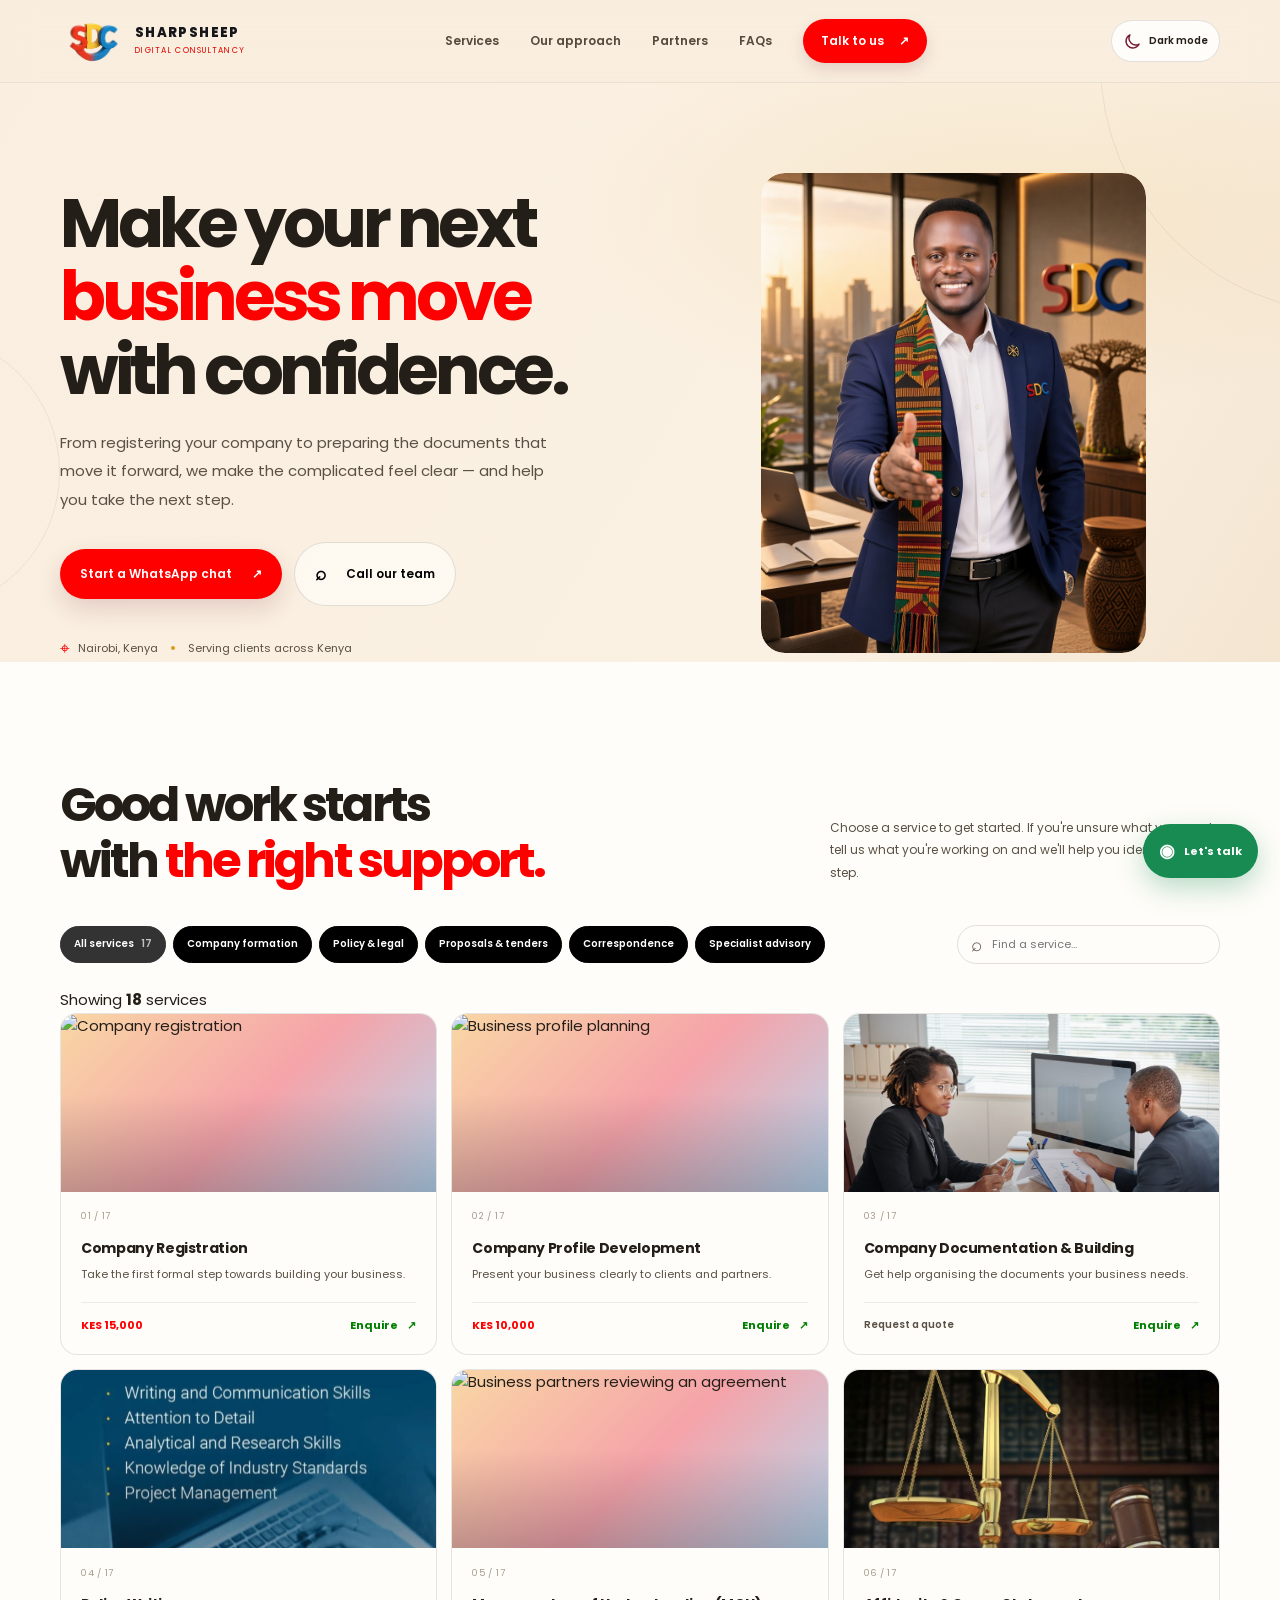
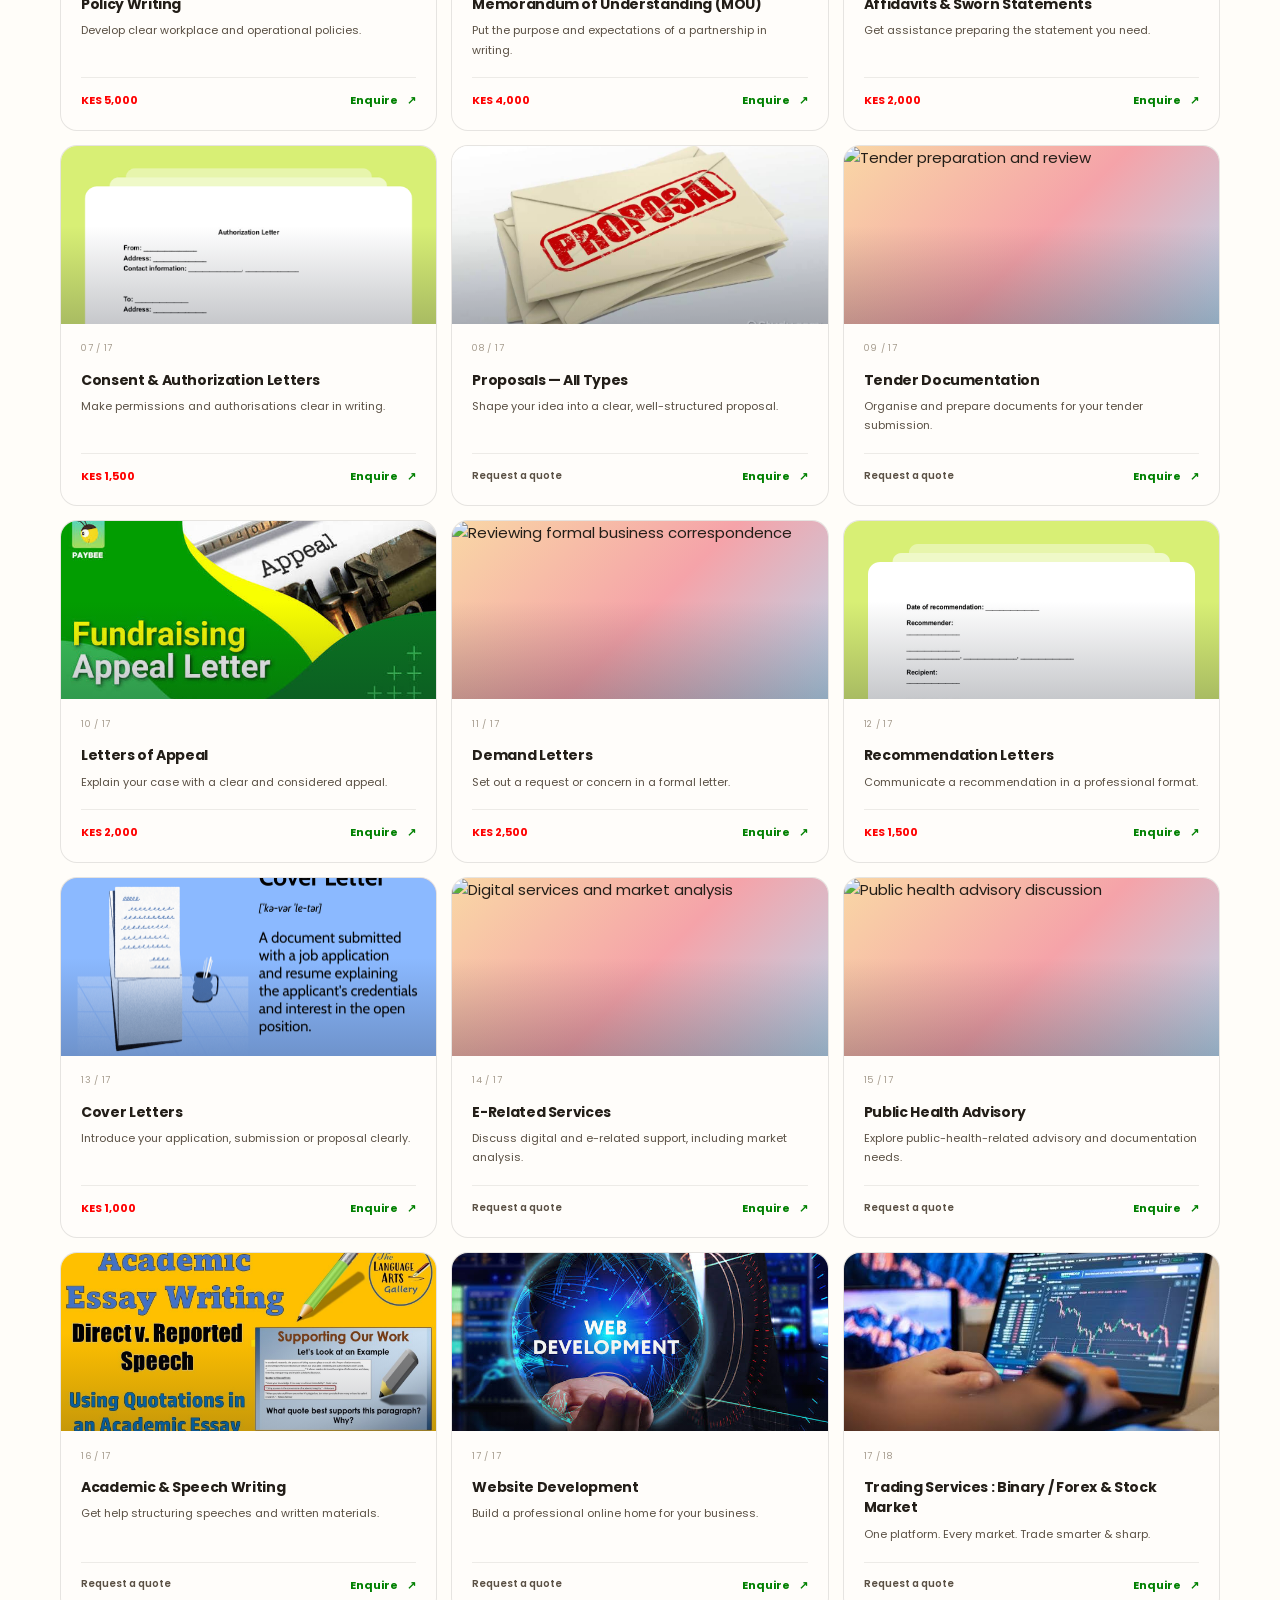
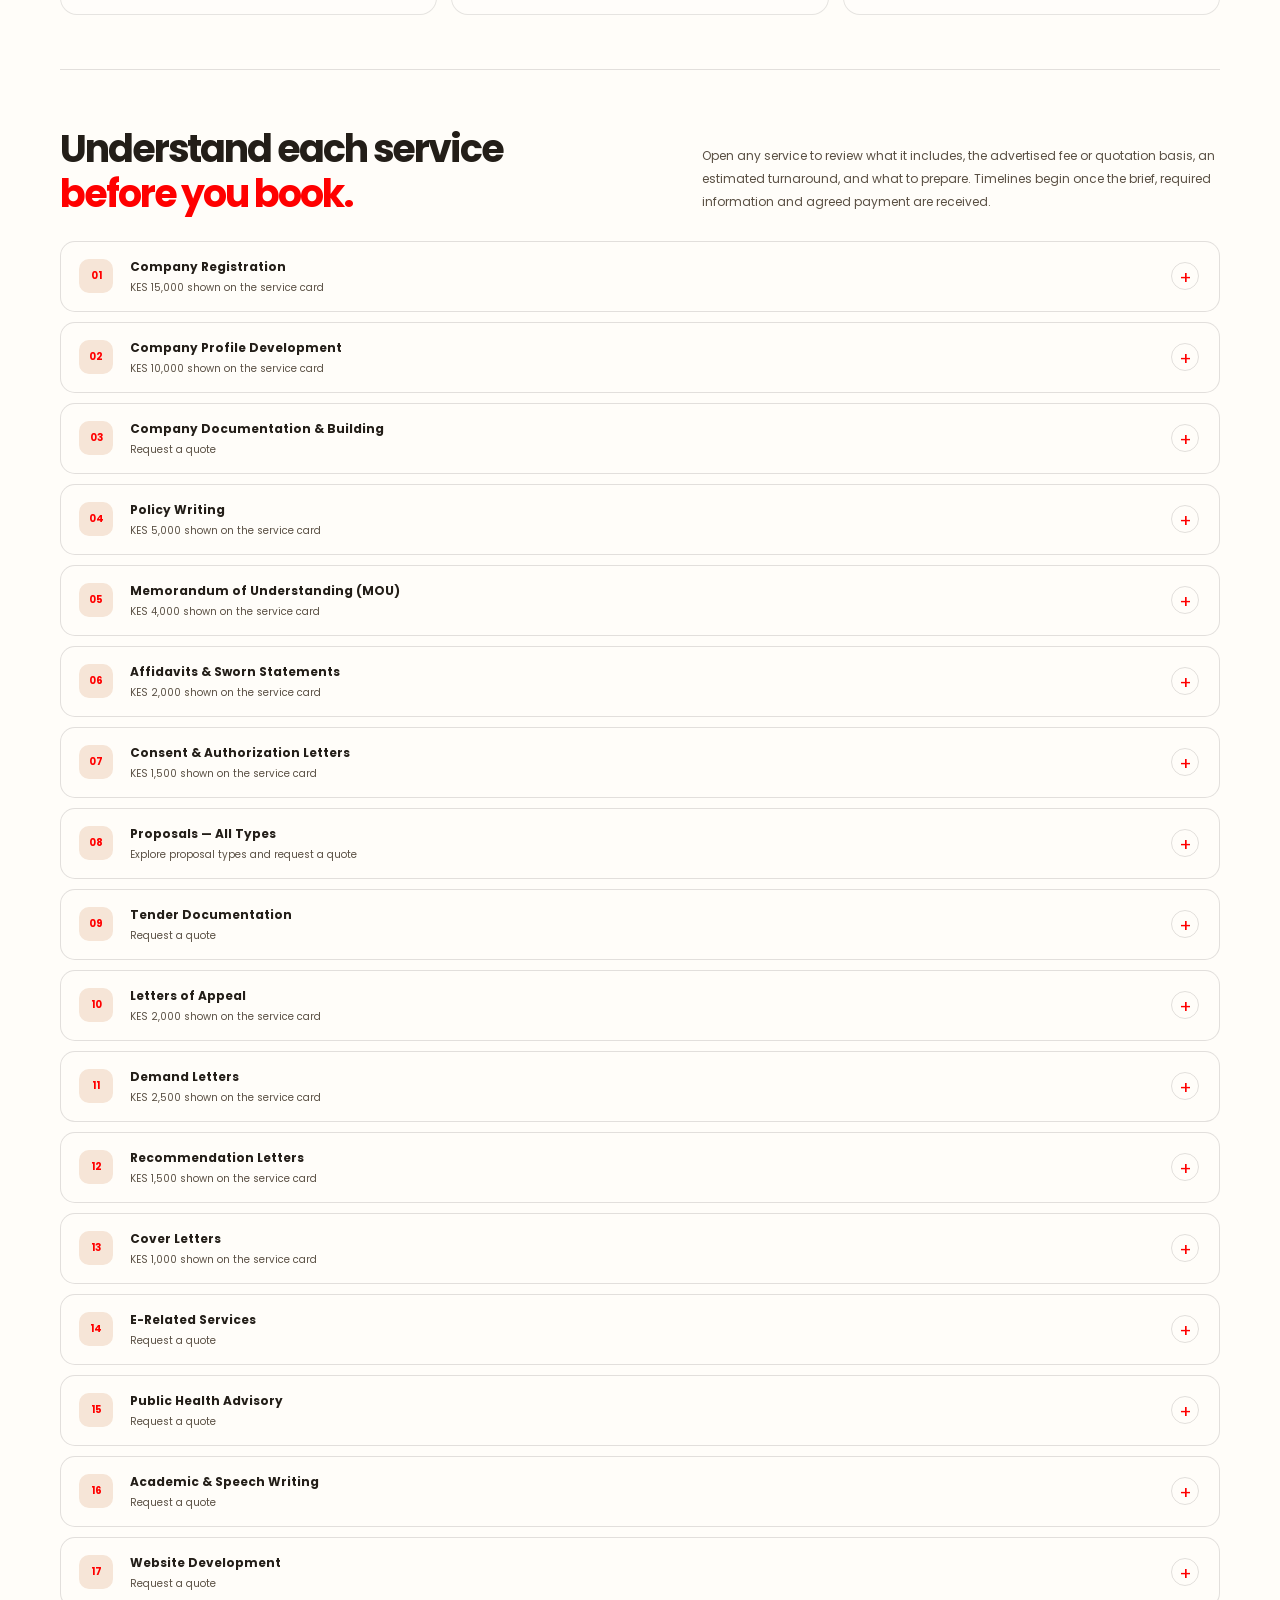
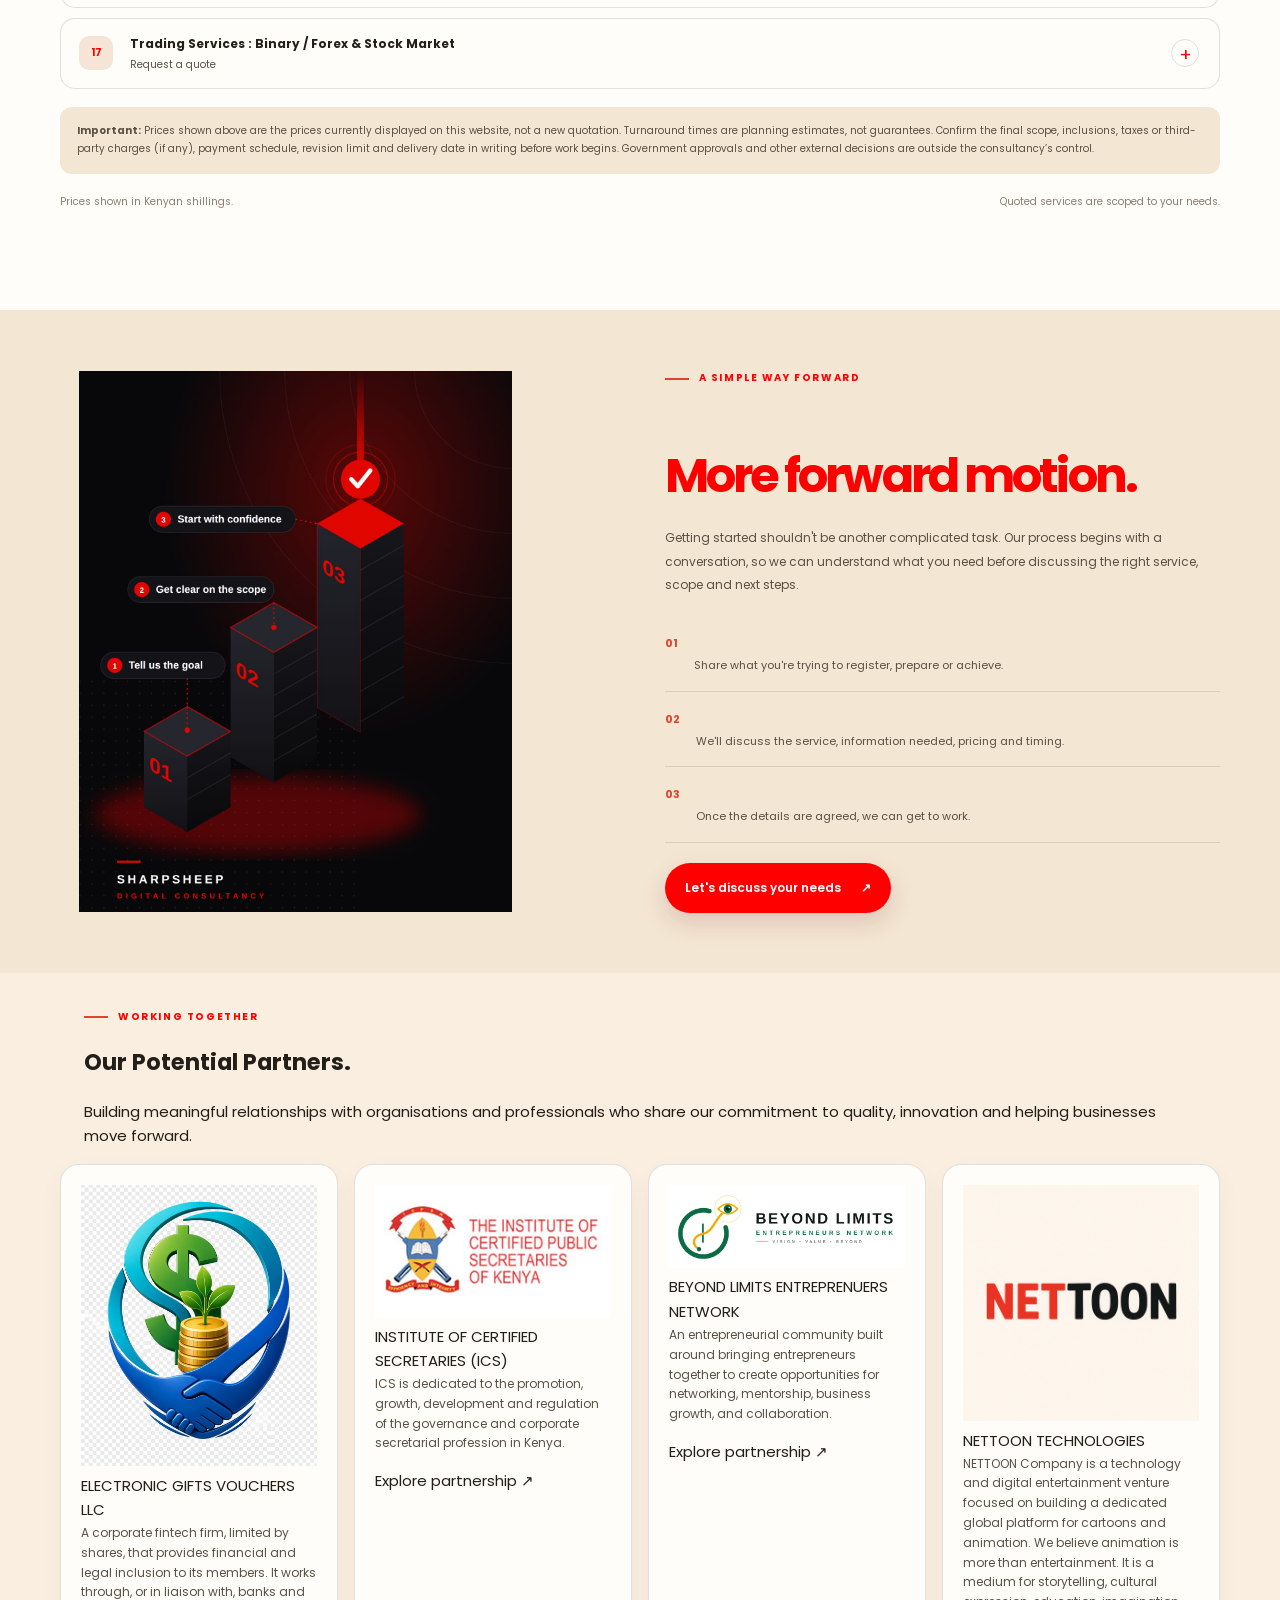
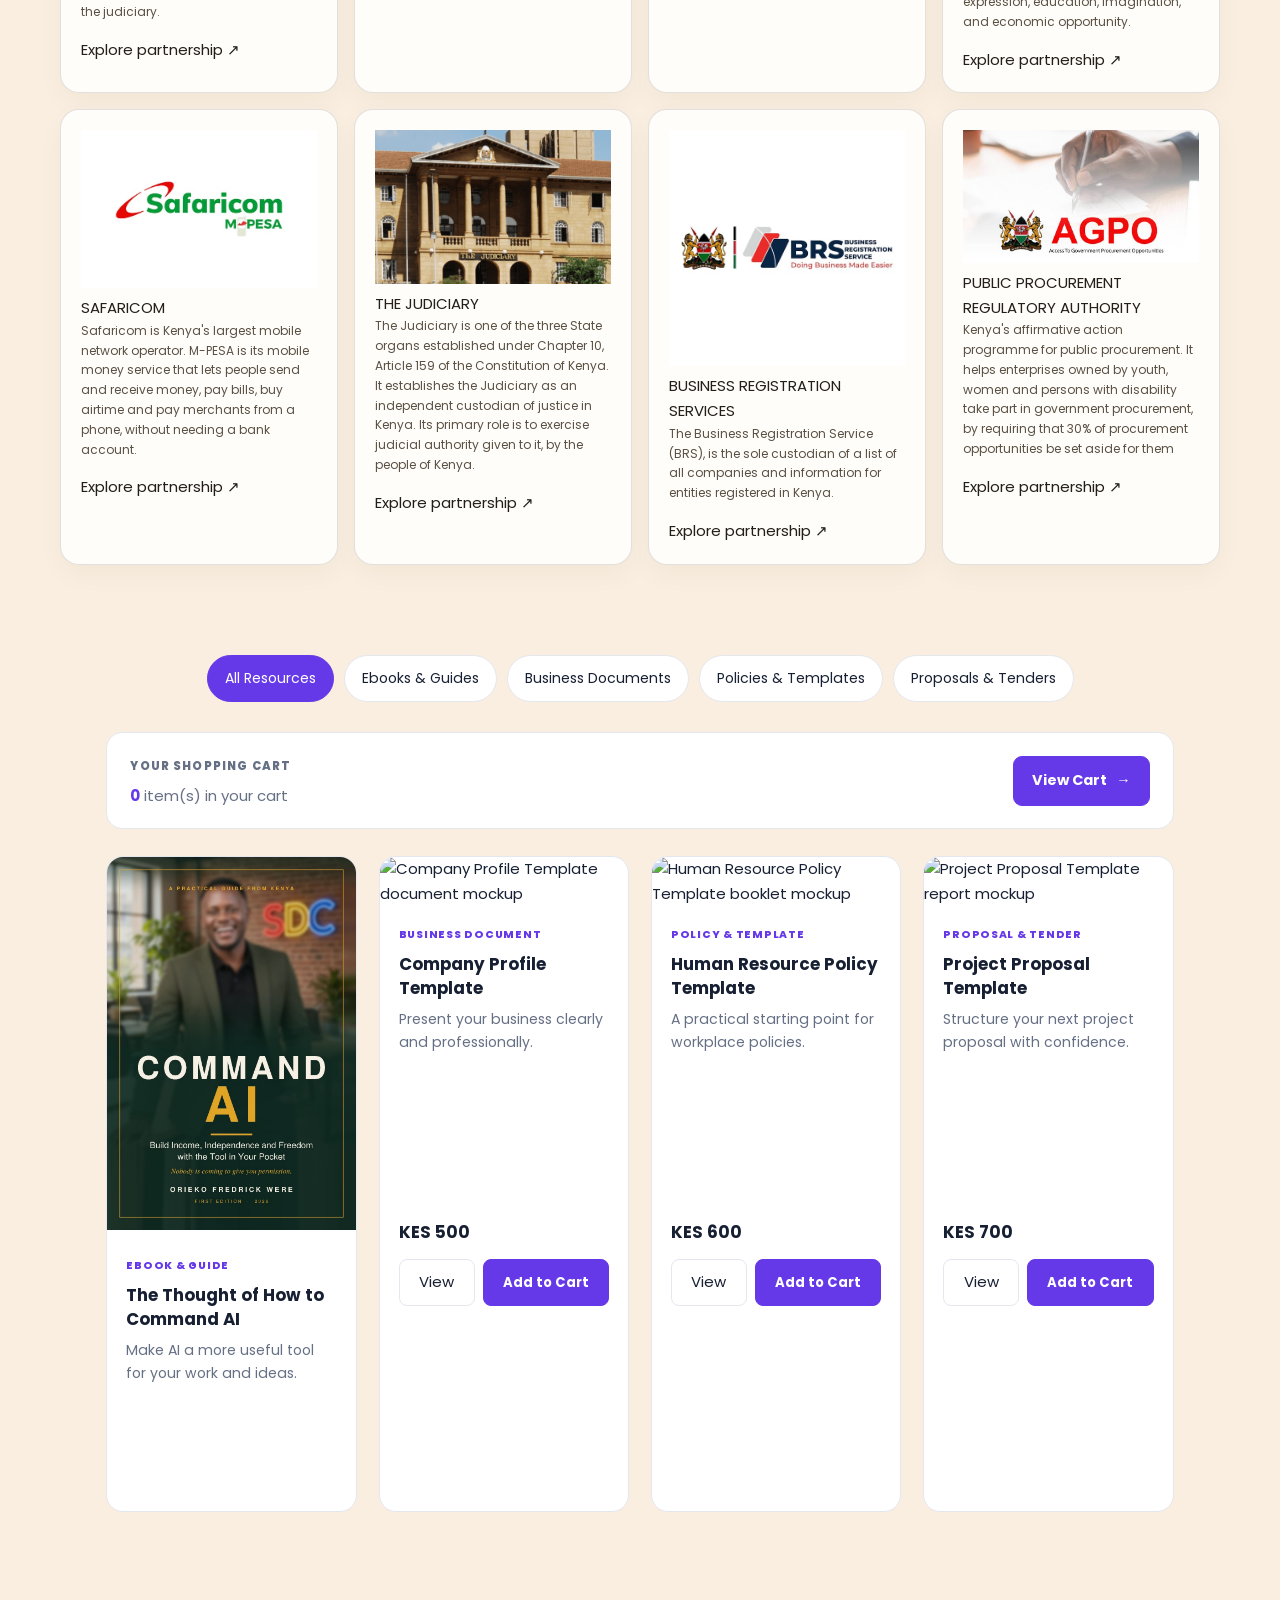
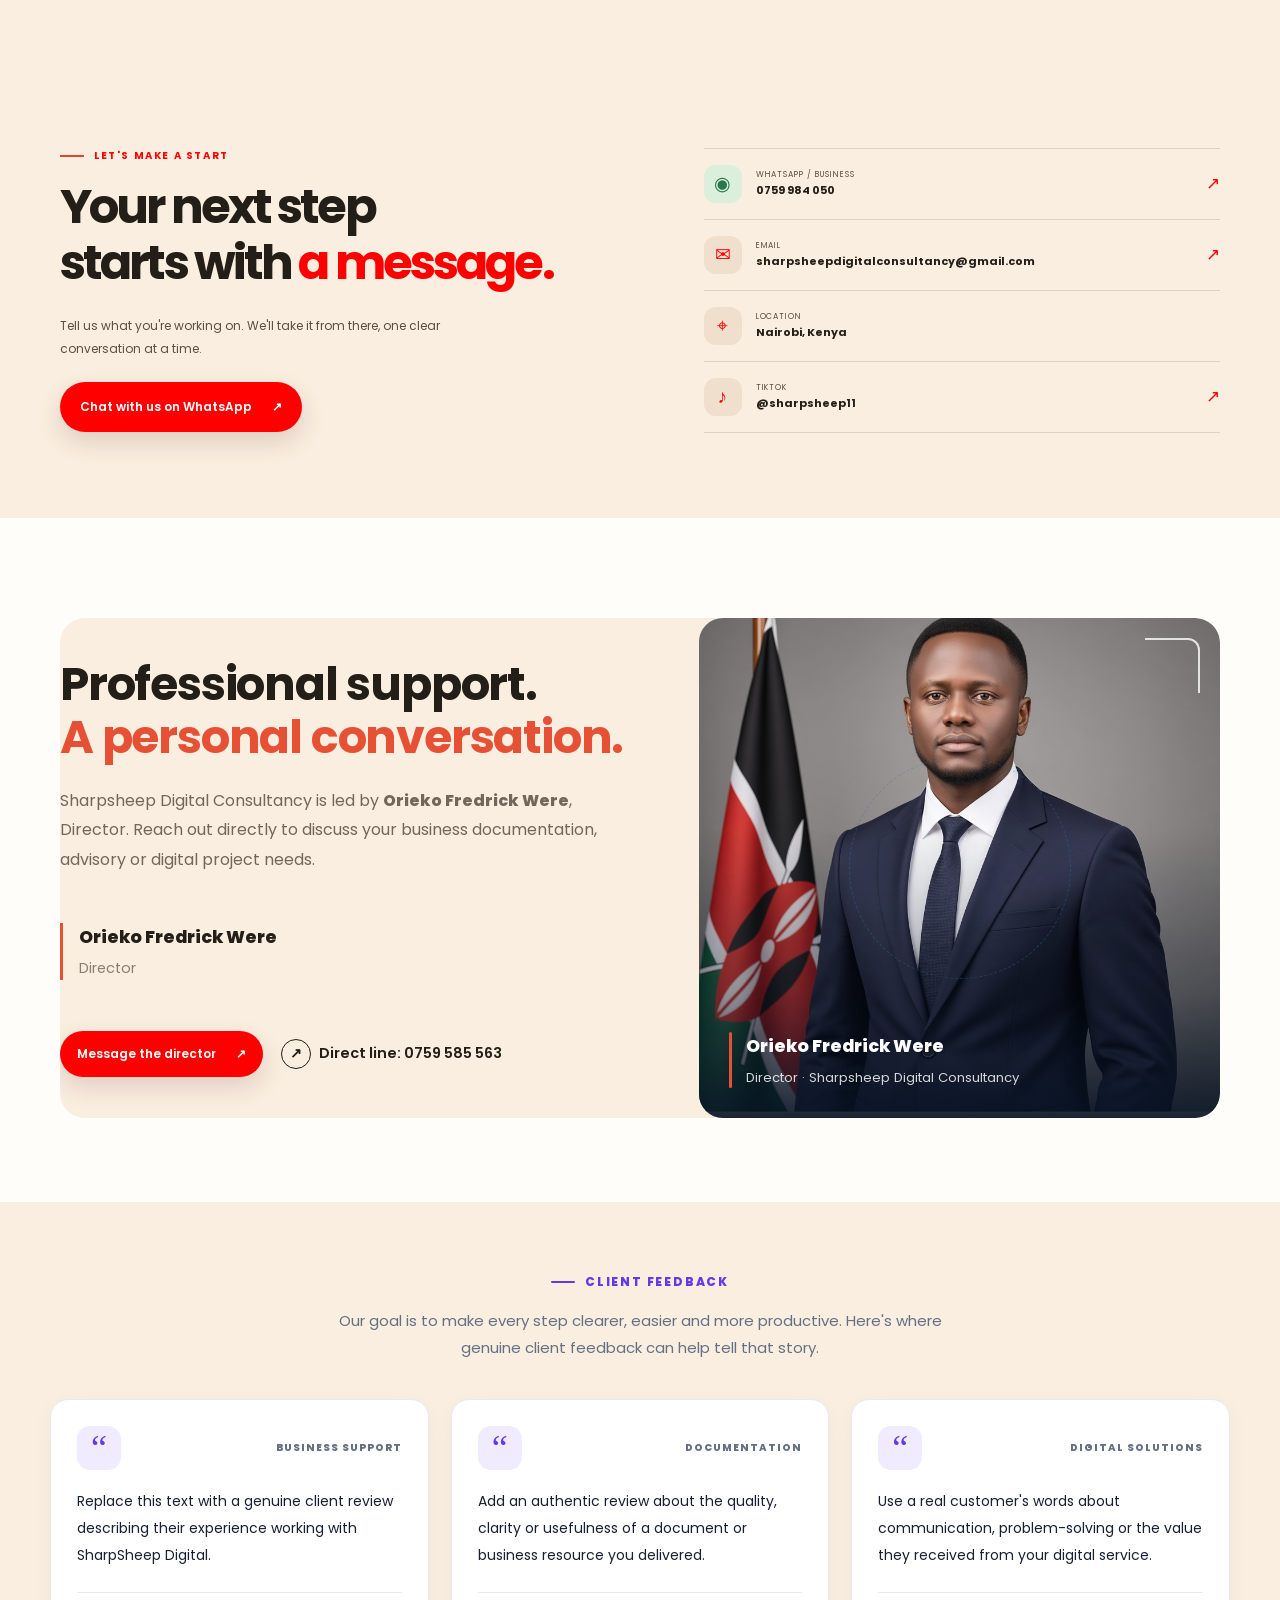
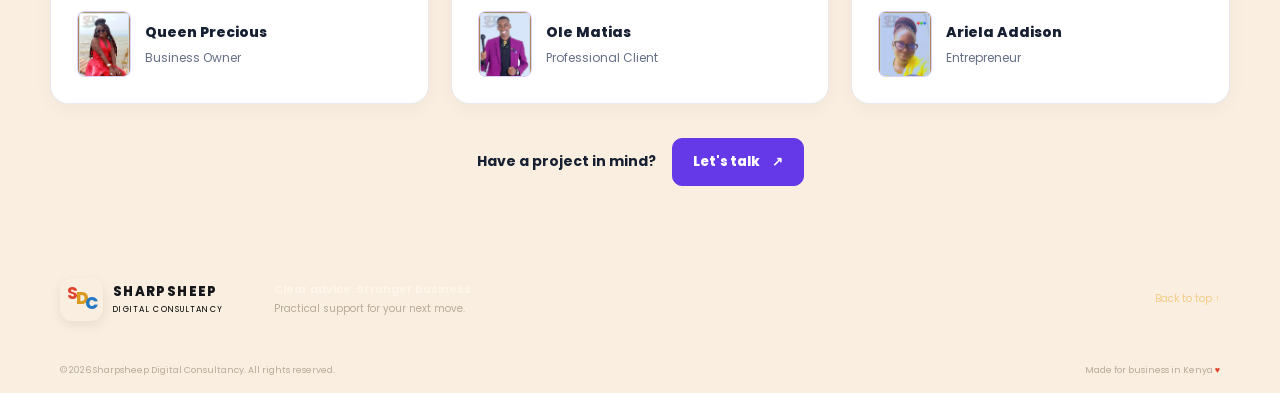
==== commit 943a3661: "Add files via upload" ====
--- a/index.html
+++ b/index.html
@@ -2131,7 +2131,7 @@
     </div>
 
     <div class="ssds-testimonial-person">
-        <h3>Client Name</h3>
+        <h3>Queen Precious</h3>
         <p>Business Owner</p>
     </div>
 
@@ -2171,7 +2171,7 @@
     </div>
 
     <div class="ssds-testimonial-person">
-        <h3>Client Name</h3>
+        <h3>Ole Matias</h3>
         <p>Professional Client</p>
     </div>
 
@@ -2211,7 +2211,7 @@
     </div>
 
     <div class="ssds-testimonial-person">
-        <h3>Client Name</h3>
+        <h3>Ariela Addison</h3>
         <p>Entrepreneur</p>
     </div>
 
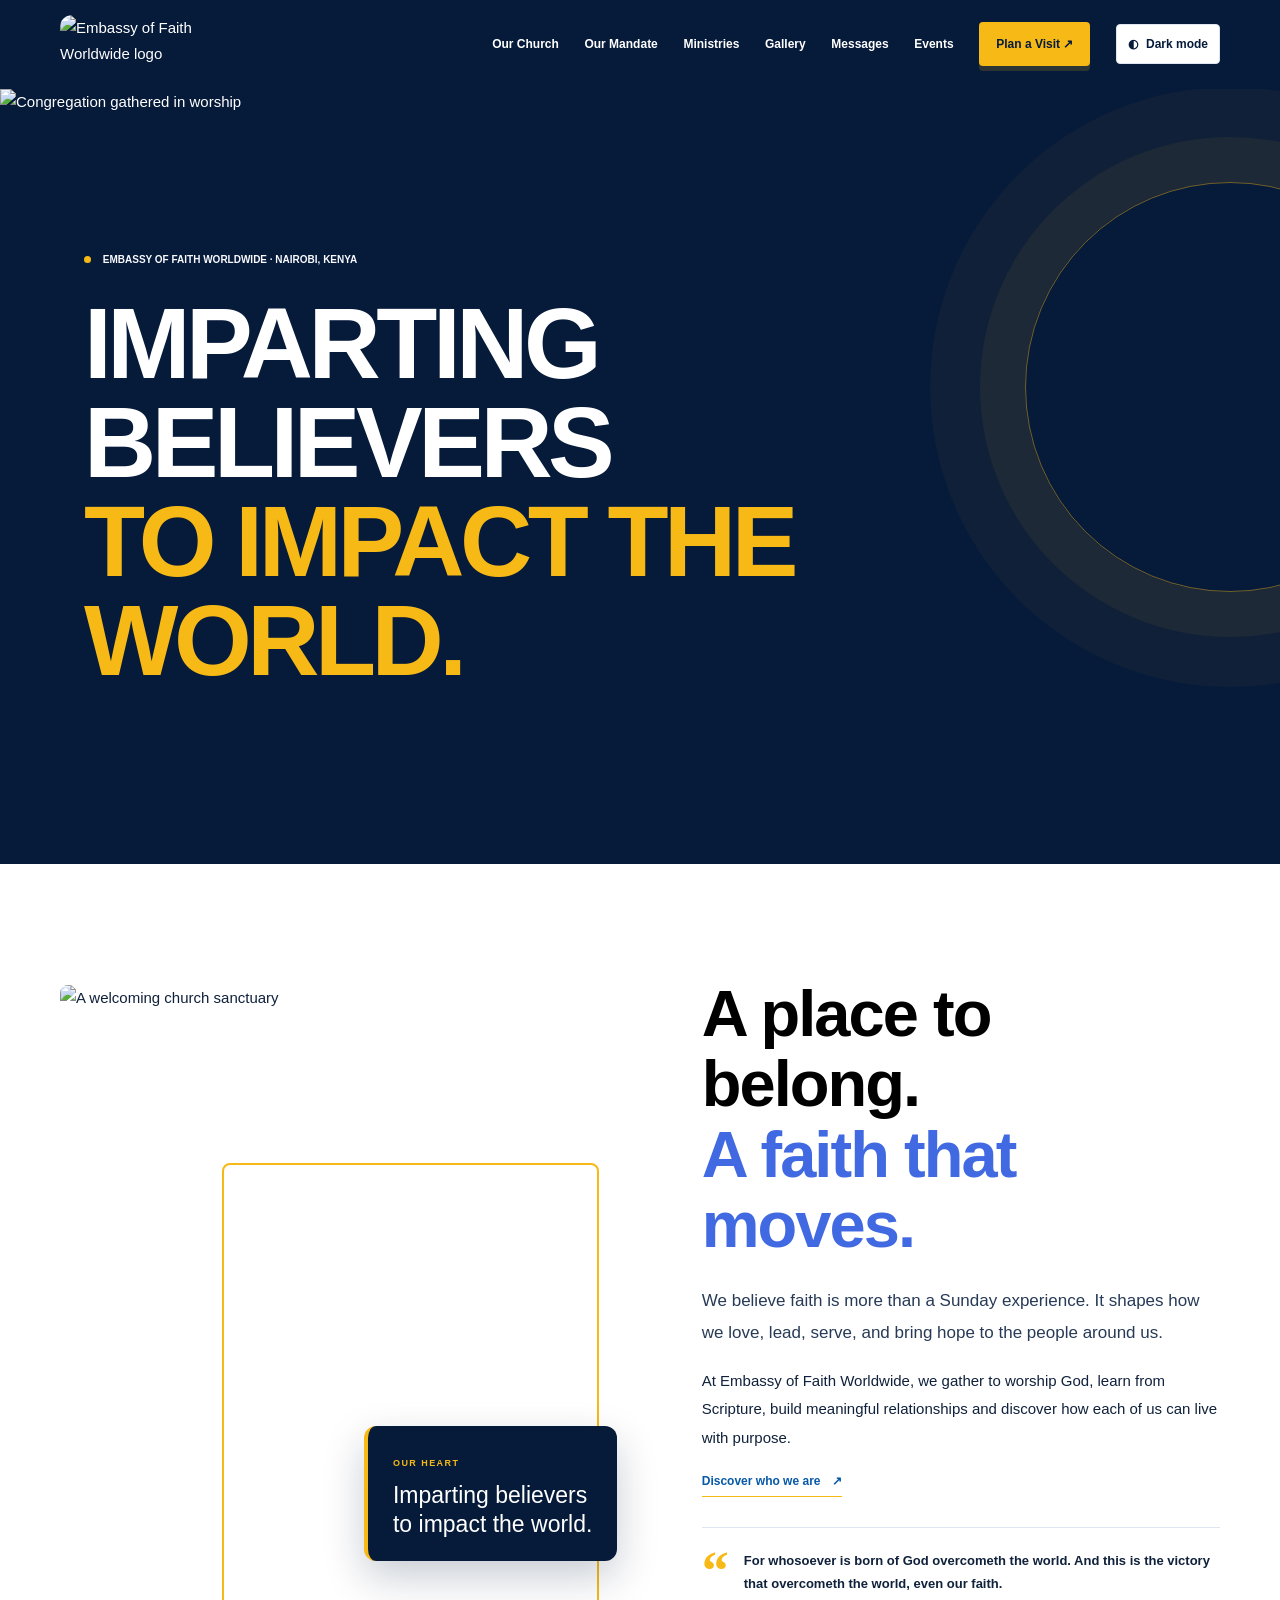
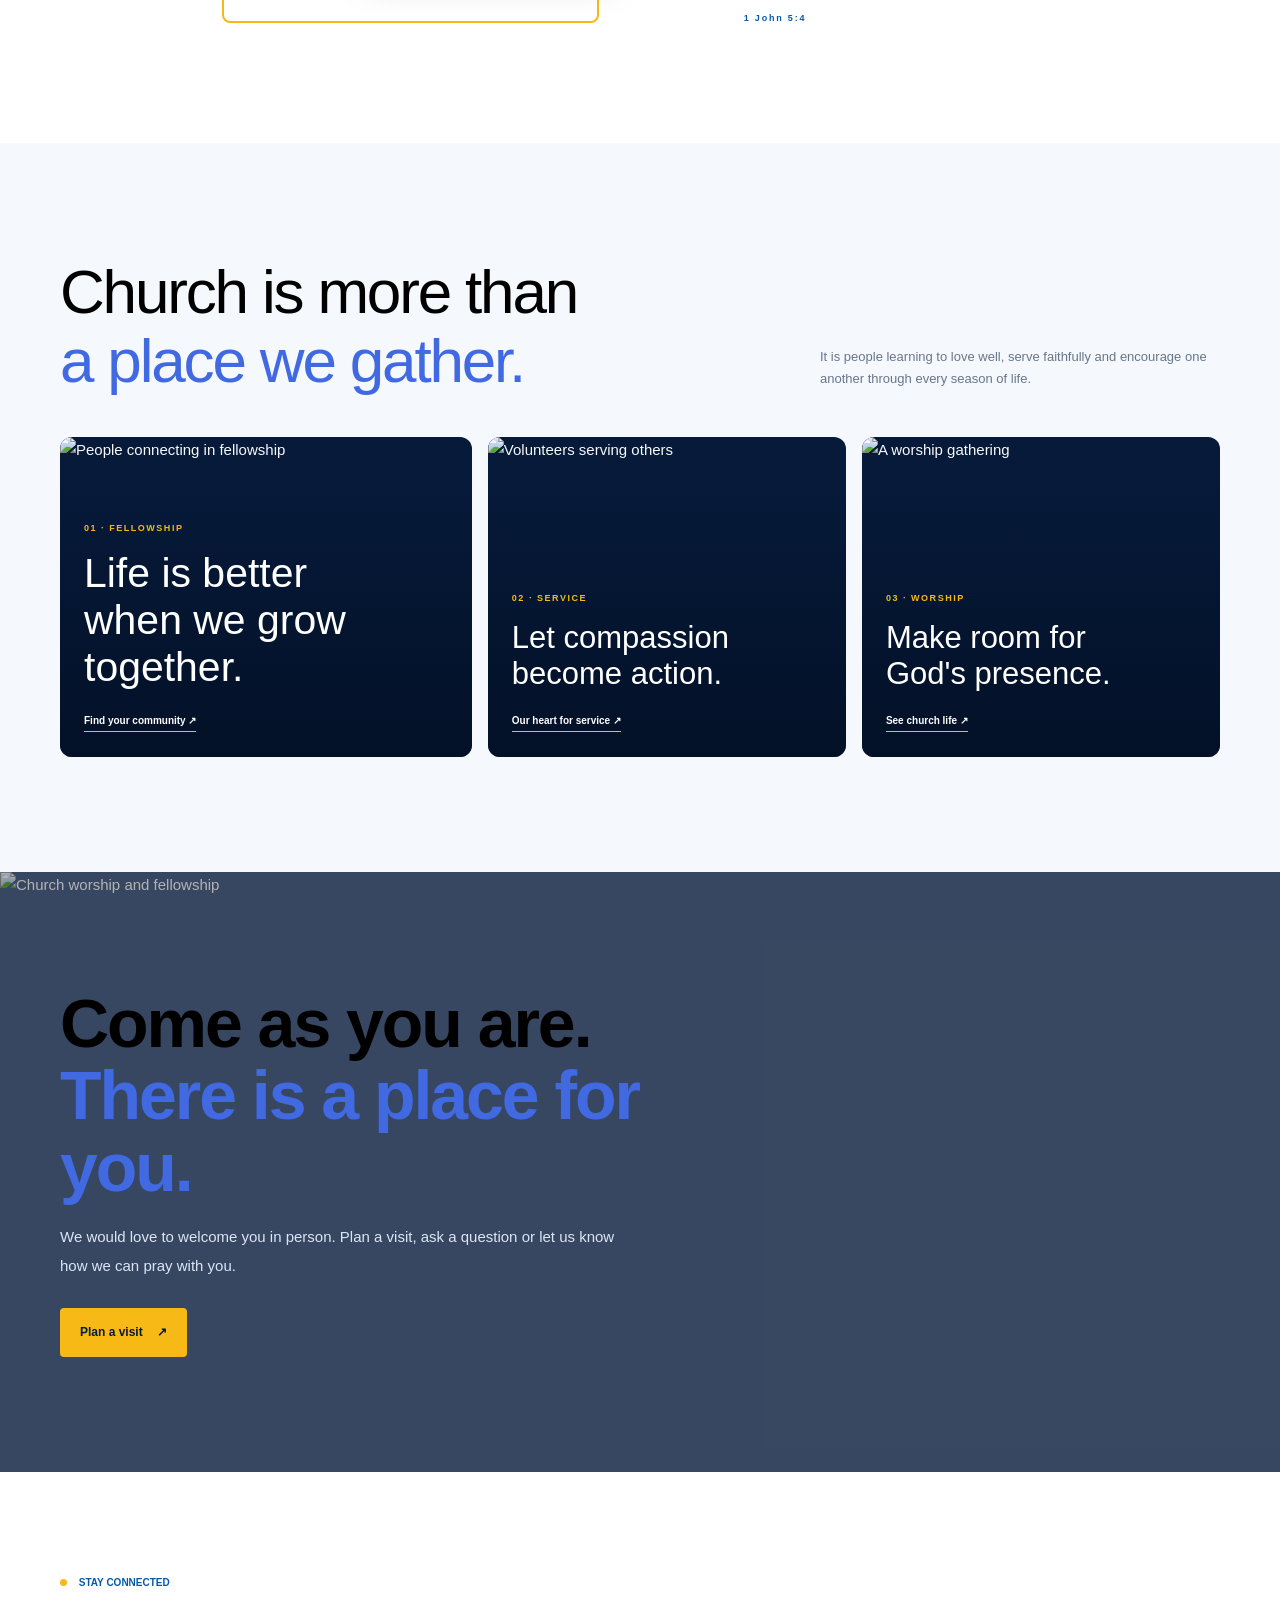
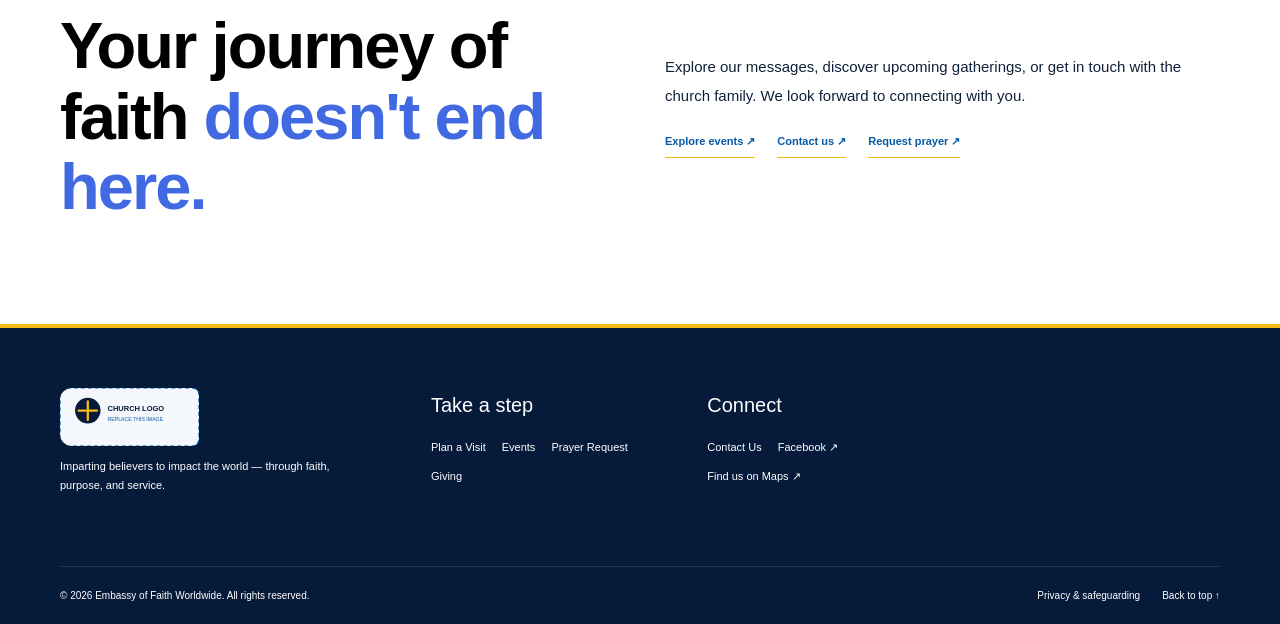
==== commit ab746cec: "Add files via upload" ====
--- a/index.html
+++ b/index.html
@@ -1,2458 +1,474 @@
-<!doctype html>
+<!DOCTYPE html>
 <html lang="en">
-    <head>
-        <meta charset="utf-8">
-        <meta name="viewport" content="width=device-width, initial-scale=1">
-        <meta name="theme-color" content="#751a34">
-        <meta name="description" content="Practical business documentation and digital services in Kenya. Sharpsheep Digital Consultancy helps businesses prepare, register, write and grow. Start with WhatsApp.">
-        <meta property="og:type" content="website">
-        <meta property="og:title" content="Sharpsheep Digital Consultancy | Clear advice. Stronger business.">
-        <meta property="og:description" content="Company registration, business documentation, policies, proposals, tenders and digital services in Kenya.">
-        <meta property="og:url" content="https://sharpsheepdigital.co.ke/">
-        <title>Sharpsheep Digital Consultancy | Clear advice. Stronger business.</title>
-        <link rel="preconnect" href="https://fonts.googleapis.com">
-        <link rel="preconnect" href="https://fonts.gstatic.com" crossorigin>
-        <link href="https://fonts.googleapis.com/css2?family=Poppins:wght@400;500;600;700;800&display=swap" rel="stylesheet">
-        <link rel="stylesheet" href="styles.css">
-        <script type="application/ld+json">
-           </script>
-        <style id="service-image-customizations">
-            
-        </style>
-
-<script type="application/ld+json">
-{
-    "@context": "https://schema.org",
-    "@type": "ProfessionalService",
-    "name": "Sharpsheep Digital Consultancy",
-    "telephone": "+254759984050",
-    "email": "sharpsheepdigitalconsultancy@gmail.com",
-    "areaServed": {
-        "@type": "Country",
-        "name": "Kenya"
-    }
-}
-</script>
-
-    </head>
+
+<head>
+    <meta charset="UTF-8">
+
+    <meta
+        name="viewport"
+        content="width=device-width, initial-scale=1"
+    >
+
+    <meta
+        name="theme-color"
+        content="#061A3A"
+    >
+
+    <meta
+        name="description"
+        content="Embassy of Faith Worldwide — a church family in Nairobi, Kenya, imparting believers to impact the world through faith, purpose and service."
+    >
+
+    <title>
+        Embassy of Faith Worldwide | Faith That Impacts the World
+    </title>
+
+    <!-- Google Fonts connection optimization -->
+    <link rel="preconnect" href="https://fonts.googleapis.com">
+    <link
+        rel="preconnect"
+        href="https://fonts.gstatic.com"
+        crossorigin
+    >
+
+    <!-- Preload the main hero image.
+         Change this path to your actual image file. -->
+    <link
+        rel="preload"
+        as="image"
+        href="images/church-hero.webp"
+        fetchpriority="high"
+    >
+
+    <!-- Main stylesheet -->
+    <link rel="stylesheet" href="style.css">
+
+    <!-- Load JavaScript without blocking HTML parsing -->
+    <script src="script.js" defer></script>
+</head>
+
     <body>
-        <a class="skip-link" href="#main">Skip to content</a>
-        <div class="announcement" style="display: none;">
-            <div class="container announcement-inner">
-                <span>
-                    <span class="status-dot"></span>
-                    Supporting ambitious businesses across Kenya
-                </span>
-                <a href="https://wa.me/254759984050?text=Hello%20Sharpsheep%2C%20I%27d%20like%20to%20make%20an%20enquiry." target="_blank" rel="noopener">
-                    Have a project? Let's talk <span aria-hidden="true">↗</span>
+      
+        <header class="header">
+            <div class="container nav-wrap">
+                <a class="brand" href="index.html" aria-label="Embassy of Faith Worldwide home">
+                    <img class="brand-logo-img" src="" alt="Embassy of Faith Worldwide logo placeholder — replace with official logo">
                 </a>
-            </div>
-        </div>
-    <header class="site-header" id="top">
-    <div class="container nav-wrap">
-
-<a class="brand" href="#top"
-   aria-label="Sharpsheep Digital Consultancy home">
-
-    <img
-        src="SDC Official Logo.png"
-        alt="Sharpsheep Digital Consultancy logo"
-        class="brand-logo"
-    >
-
-    <span class="brand-copy">
-        <strong>SHARPSHEEP</strong>
-        <small>DIGITAL CONSULTANCY</small>
-    </span>
-
-</a>
-
-                <button class="menu-toggle" aria-expanded="false" aria-controls="primary-nav" aria-label="Open navigation">
-                    <span></span>
-                    <span></span>
+                <button class="menu-toggle" aria-expanded="false" aria-controls="site-nav" aria-label="Open navigation" type="button">
+                    <span>
+                    </span>
+                    <span>
+                    </span>
                 </button>
-                <nav class="primary-nav" id="primary-nav" aria-label="Main navigation">
-                    <a href="#services">Services</a>
-                    <a href="#approach">Our approach</a>
-                    <a href="#partners">Partners</a>
-                    <a href="#faqs">FAQs</a>
-                    <a class="nav-cta" href="https://wa.me/254759984050?text=Hello%20Sharpsheep%20Digital%20Consultancy%2C%20I%27d%20like%20to%20discuss%20a%20service." target="_blank" rel="noopener">
-                        Talk to us <span>↗</span>
-                    </a>
+                <nav class="nav" id="site-nav" aria-label="Main navigation">
+                    <a href="church.html">
+                        Our Church
+                    </a>
+                    <a href="mandate.html">
+                        Our Mandate
+                    </a>
+                    <a href="ministries.html">
+                        Ministries
+                    </a>
+                    <a href="gallery.html">
+                        Gallery
+                    </a>
+                    <a href="messages.html">
+                        Messages
+                    </a>
+                    <a href="events.html">
+                        Events
+                    </a>
+                    <a class="nav-button" href="visit.html">
+                        Plan a Visit
+                        <span aria-hidden="true">
+                            ↗
+                        </span>
+                    </a>
+                    <button class="theme-toggle" type="button" aria-label="Switch to dark mode" title="Toggle light/dark theme">
+                        <span class="theme-icon" aria-hidden="true">
+                            ◐
+                        </span>
+                        <span class="theme-label">
+                            Dark mode
+                        </span>
+                    </button>
                 </nav>
-                <button id="themeToggle" class="theme-toggle" type="button" aria-label="Switch to dark theme" title="Switch theme">
-                    <img id="themeIcon" src="moon.svg" alt=""/>
-                    <span class="theme-toggle-label">Dark mode</span>
-                </button>
             </div>
         </header>
         <main id="main">
-            <section class="hero">
-                <div class="hero-orb orb-one"></div>
-                <div class="hero-orb orb-two"></div>
-                <div class="container hero-grid">
-                    <div class="hero-copy">
-                        <div class="eyebrow"  style="display: none;">
-                            <span class="eyebrow-line" ></span>
-                            YOUR IDEAS. BUILT ON SOLID GROUND.
-                        </div>
-                        <h1>
-                            Make your next<br>
-                            <span>business move</span>
-                            <br>with confidence.
-                        </h1>
-                        <p class="hero-intro">From registering your company to preparing the documents that move it forward, we make the complicated feel clear — and help you take the next step.</p>
-                        <div class="hero-actions">
-                            <a class="button button-primary" href="https://wa.me/254759984050?text=Hello%20Sharpsheep%20Digital%20Consultancy%2C%20I%20would%20like%20to%20enquire%20about%20Cover%20Letters.%20Please%20confirm%20the%20scope%2C%20final%20price%2C%20requirements%20and%20delivery%20timeline." target="_blank" rel="noopener">
-                                Start a WhatsApp chat <span>↗</span>
-                            </a>
-                 <button
-    class="button button-quiet"
-    type="button"
-    id="openCallModal"
-    aria-haspopup="dialog"
-    aria-controls="callModal"
->
-    <span class="phone-icon" aria-hidden="true">⌕</span>
-    Call our team
-</button>
-                        </div>
-                        <div class="hero-meta">
-                            <span class="meta-pin">⌖</span>
-                            Nairobi, Kenya <span class="meta-separator"></span>
-                            Serving clients across Kenya
-                        </div>
-                    </div>
-               
-<div class="hero-visual">
-    <div class="visual-backdrop"></div>
-
-    <!-- Main hero image -->
-    <div class="hero-image-wrap">
-        <img
-            src="WhatsApp Image 2026-10-10 at 13.04.02.jpeg"
-            alt="Business consultancy support, company registration and document preparation"
-            class="hero-image"
-        >
+           
+<section class="home-hero">
+    <img
+        class="hero-photo"
+        src="324.jpg"
+        alt="Congregation gathered in worship"
+    >
+
+    <div class="hero-overlay"></div>
+
+    <div class="container hero-content">
+        <p class="eyebrow light">
+            <span></span>
+            EMBASSY OF FAITH WORLDWIDE · NAIROBI, KENYA
+        </p>
+
+        <h1>
+            IMPARTING BELIEVERS
+            <br>
+            <em>TO IMPACT THE WORLD.</em>
+        </h1>
+
     </div>
 
-    <!-- Floating information card -->
-    <div class="floating-label label-top" style="display: none;">
-        <span class="mini-check" style="display: none;">✓</span>
-        <span style="display: none;">
-            <b>Clear next steps</b>
-            <small>From idea to action</small>
-        </span>
-    </div>
-
-    <!-- Keep your other existing hero elements here -->
-</div>
-
-            </section>
-            <section class="section services-section" id="services">
+</section>
+
+            <section class="welcome-band" style="display: none;">
+                <div class="container welcome-band-inner">
+                    <p>
+                        <strong>
+                            You are welcome here.
+                        </strong>
+                        Wherever you are on your journey of faith, there is room to grow, connect and serve.
+                    </p>
+                    <a href="church.html">
+                        Meet our church
+                        <span>
+                            →
+                        </span>
+                    </a>
+                </div>
+            </section>
+            <section class="section home-intro">
+                <div class="container home-intro-grid">
+                    <div class="home-intro-visual">
+                        <img src="322.jpg" alt="A welcoming church sanctuary" loading="lazy"
+     
+                        
+                        >
+                        <div class="floating-note">
+                            <span>
+                                OUR HEART
+                            </span>
+                            <strong>
+                                Imparting believers
+                                <br>
+                                to impact the world.
+                            </strong>
+                        </div>
+                        <span class="visual-outline">
+                        </span>
+                    </div>
+                    
+                    <div class="home-intro-copy">
+                
+                        <h2>
+                            A place to belong.
+                            <br>
+                            <em>
+                                A faith that moves.
+                            </em>
+                        </h2>
+                        <p class="lead">
+                            We believe faith is more than a Sunday experience. It shapes how we love, lead, serve, and bring hope to the people around us.
+                        </p>
+                        <p>
+                            At Embassy of Faith Worldwide, we gather to worship God, learn from Scripture, build meaningful relationships and discover how each of us can live with purpose.
+                        </p>
+                        <a class="underlined-link" href="church.html">
+                            Discover who we are
+                            <span>
+                                ↗
+                            </span>
+                        </a>
+                        <div class="intro-verse">
+                            <span>
+                                “
+                            </span>
+                            <div>
+                                <p>
+                                    
+For whosoever is born of God overcometh the world. And this is the victory that overcometh the world, even our faith.
+                                </p>
+                                <small>
+                                  
+                               1 John 5:4
+                                </small>
+                            </div>
+                        </div>
+                    </div>
+                </div>
+            </section>
+         
+            <section class="section home-community">
                 <div class="container">
                     <div class="section-heading">
                         <div>
-                            <div class="eyebrow"  style="display: none;">
-                                <span class="eyebrow-line"></span>
-                                WHAT WE HELP WITH
-                            </div>
+                
                             <h2>
-                                Good work starts<br>
-                                with <span>the right support.</span>
+                                Church is more than
+                                <br>
+                                <em>
+                                    a place we gather.
+                                </em>
                             </h2>
                         </div>
-                        <p>Choose a service to get started. If you're unsure what you need, tell us what you're working on and we'll help you identify the next step.</p>
-                    </div>
-                    <div class="service-tools">
-                        <div class="filter-tabs" role="group" aria-label="Filter services">
-                            <button class="filter-tab active" data-filter="all" aria-pressed="true">
-                                All services <span>17</span>
-                            </button>
-                            <button class="filter-tab" data-filter="formation" aria-pressed="false">Company formation</button>
-                            <button class="filter-tab" data-filter="policy" aria-pressed="false">Policy & legal</button>
-                            <button class="filter-tab" data-filter="proposals" aria-pressed="false">Proposals & tenders</button>
-                            <button class="filter-tab" data-filter="correspondence" aria-pressed="false">Correspondence</button>
-                            <button class="filter-tab" data-filter="advisory" aria-pressed="false">Specialist advisory</button>
-                        </div>
-                        <label class="service-search">
-                            <span aria-hidden="true">⌕</span>
-                            <input id="service-search" type="search" placeholder="Find a service…" aria-label="Search services">
-                        </label>
-                    </div>
-                    
-<div class="services-results" aria-live="polite" aria-atomic="true">
-    Showing <strong id="services-count">17</strong> services
-</div>
-
-                    <div class="services-grid" id="services-grid">
-                        <article class="service-card" data-category="formation" data-name="company registration">
-                            <div class="service-image">
-                                <img src="https://images.unsplash.com/photo-1454165804606-c3d57bc86b40?auto=format&fit=crop&w=900&q=82" alt="Company registration" loading="lazy" decoding="async">
-                                <span class="service-image-shade" aria-hidden="true"></span>
-                            </div>
-                            <div class="service-card-top">
-              
-                                <span class="service-number">01 / 17</span>
-                            </div>
-                            <h3>Company Registration</h3>
-                            <p>Take the first formal step towards building your business.</p>
-                            <div class="service-bottom">
-                                <span class="price">KES 15,000</span>
-                                <button class="text-link service-enquire" data-service="Company Registration">
-                                    Enquire <span>↗</span>
-                                </button>
+                        <p>
+                            It is people learning to love well, serve faithfully and encourage one another through every season of life.
+                        </p>
+                    </div>
+                    <div class="community-grid">
+                        <article class="community-card community-large">
+                            <img src="206.jpg" alt="People connecting in fellowship" loading="lazy">
+                            <div>
+                                <span>
+                                    01 · FELLOWSHIP
+                                </span>
+                                <h3>
+                                    Life is better
+                                    <br>
+                                    when we grow together.
+                                </h3>
+                                <a href="ministries.html">
+                                    Find your community ↗
+                                </a>
                             </div>
                         </article>
-                        <article class="service-card" data-category="formation" data-name="company profile development">
-                            <div class="service-image">
-                                <img src="https://images.unsplash.com/photo-1460925895917-afdab827c52f?auto=format&fit=crop&w=900&q=82" alt="Business profile planning" loading="lazy" decoding="async">
-                                <span class="service-image-shade" aria-hidden="true"></span>
-                            </div>
-                            <div class="service-card-top">
-                           
-                                <span class="service-number">02 / 17</span>
-                            </div>
-                            <h3>Company Profile Development</h3>
-                            <p>Present your business clearly to clients and partners.</p>
-                            <div class="service-bottom">
-                                <span class="price">KES 10,000</span>
-                                <button class="text-link service-enquire" data-service="Company Profile Development">
-                                    Enquire <span>↗</span>
-                                </button>
+                        <article class="community-card">
+                            <img src="175.jpg" alt="Volunteers serving others" loading="lazy"
+                            
+                                               
+                          fetchpriority="high"
+        loading="eager"
+        decoding="async"
+
+                            >
+                            <div>
+                                <span>
+                                    02 · SERVICE
+                                </span>
+                                <h3>
+                                    Let compassion
+                                    <br>
+                                    become action.
+                                </h3>
+                                <a href="mandate.html">
+                                    Our heart for service ↗
+                                </a>
                             </div>
                         </article>
-                        <article class="service-card" data-category="formation" data-name="company documentation building">
-                            <div class="service-image">
-                                <img src="Company Documentation & Building.jpg" alt="Organised business documents" loading="lazy" decoding="async">
-                                <span class="service-image-shade" aria-hidden="true"></span>
-                            </div>
-                            <div class="service-card-top">
-                             
-                                <span class="service-number">03 / 17</span>
-                            </div>
-                            <h3>Company Documentation & Building</h3>
-                            <p>Get help organising the documents your business needs.</p>
-                            <div class="service-bottom">
-                                <span class="price quote">Request a quote</span>
-                                <button class="text-link service-enquire" data-service="Company Documentation & Building">
-                                    Enquire <span>↗</span>
-                                </button>
+                        <article class="community-card">
+                            <img src="319.jpg" alt="A worship gathering" loading="lazy">
+                            <div>
+                                <span>
+                                    03 · WORSHIP
+                                </span>
+                                <h3>
+                                    Make room for
+                                    <br>
+                                    God's presence.
+                                </h3>
+                                <a href="gallery.html">
+                                    See church life ↗
+                                </a>
                             </div>
                         </article>
-                        <article class="service-card" data-category="policy" data-name="policy writing">
-                            <div class="service-image">
-                                <img src="Policy Writing.jpeg" alt="Workplace policy review" loading="lazy" decoding="async">
-                                <span class="service-image-shade" aria-hidden="true"></span>
-                            </div>
-                            <div class="service-card-top">
-                             
-                                <span class="service-number">04 / 17</span>
-                            </div>
-                            <h3>Policy Writing</h3>
-                            <p>Develop clear workplace and operational policies.</p>
-                            <div class="service-bottom">
-                                <span class="price">KES 5,000</span>
-                                <button class="text-link service-enquire" data-service="Policy Writing">
-                                    Enquire <span>↗</span>
-                                </button>
-                            </div>
-                        </article>
-                        <article class="service-card" data-category="policy" data-name="memorandum of understanding mou">
-                            <div class="service-image">
-                                <img src="https://images.unsplash.com/photo-1521791136064-7986c2920216?auto=format&fit=crop&w=900&q=82" alt="Business partners reviewing an agreement" loading="lazy" decoding="async">
-                                <span class="service-image-shade" aria-hidden="true"></span>
-                            </div>
-                            <div class="service-card-top">
-                         
-                                <span class="service-number">05 / 17</span>
-                            </div>
-                            <h3>Memorandum of Understanding (MOU)</h3>
-                            <p>Put the purpose and expectations of a partnership in writing.</p>
-                            <div class="service-bottom">
-                                <span class="price">KES 4,000</span>
-                                <button class="text-link service-enquire" data-service="Memorandum of Understanding (MOU)">
-                                    Enquire <span>↗</span>
-                                </button>
-                            </div>
-                        </article>
-                        <article class="service-card" data-category="policy" data-name="affidavits sworn statements">
-                            <div class="service-image">
-                                <img src="WhatsApp Image 2026-10-12 at 00.01.55.jpeg" alt="Formal affidavit paperwork" loading="lazy" decoding="async">
-                                <span class="service-image-shade" aria-hidden="true"></span>
-                            </div>
-                            <div class="service-card-top">
-                       
-                                <span class="service-number">06 / 17</span>
-                            </div>
-                            <h3>Affidavits & Sworn Statements</h3>
-                            <p>Get assistance preparing the statement you need.</p>
-                            <div class="service-bottom">
-                                <span class="price">KES 2,000</span>
-                                <button class="text-link service-enquire" data-service="Affidavits & Sworn Statements">
-                                    Enquire <span>↗</span>
-                                </button>
-                            </div>
-                        </article>
-                        <article class="service-card" data-category="policy" data-name="consent authorization letters">
-                            <div class="service-image">
-                                <img src="Consent & Authorization Letters.png" loading="lazy" decoding="async">
-                                <span class="service-image-shade" aria-hidden="true"></span>
-                            </div>
-                            <div class="service-card-top">
-                              
-                                <span class="service-number">07 / 17</span>
-                            </div>
-                            <h3>Consent & Authorization Letters</h3>
-                            <p>Make permissions and authorisations clear in writing.</p>
-                            <div class="service-bottom">
-                                <span class="price">KES 1,500</span>
-                                <button class="text-link service-enquire" data-service="Consent & Authorization Letters">
-                                    Enquire <span>↗</span>
-                                </button>
-                            </div>
-                        </article>
-                        <article class="service-card" data-category="proposals" data-name="proposals all types">
-                            <div class="service-image">
-                                <img src="Proposals.jpg" alt="Team preparing a business proposal" loading="lazy" decoding="async">
-                                <span class="service-image-shade" aria-hidden="true"></span>
-                            </div>
-                            <div class="service-card-top">
-                             
-                                <span class="service-number">08 / 17</span>
-                            </div>
-                            <h3>Proposals — All Types</h3>
-                            <p>Shape your idea into a clear, well-structured proposal.</p>
-                            <div class="service-bottom">
-                                <span class="price quote">Request a quote</span>
-                                <button class="text-link service-enquire" data-service="Proposals — All Types">
-                                    Enquire <span>↗</span>
-                                </button>
-                            </div>
-                        </article>
-                        <article class="service-card" data-category="proposals" data-name="tender documentation">
-                            <div class="service-image">
-                                <img src="https://images.unsplash.com/photo-1454165804606-c3d57bc86b40?auto=format&fit=crop&w=900&q=82" alt="Tender preparation and review" loading="lazy" decoding="async">
-                                <span class="service-image-shade" aria-hidden="true"></span>
-                            </div>
-                            <div class="service-card-top">
-                              
-                                <span class="service-number">09 / 17</span>
-                            </div>
-                            <h3>Tender Documentation</h3>
-                            <p>Organise and prepare documents for your tender submission.</p>
-                            <div class="service-bottom">
-                                <span class="price quote">Request a quote</span>
-                                <button class="text-link service-enquire" data-service="Tender Documentation">
-                                    Enquire <span>↗</span>
-                                </button>
-                            </div>
-                        </article>
-                        <article class="service-card" data-category="correspondence" data-name="letters of appeal">
-                            <div class="service-image">
-                                <img src="appeal.jpg" alt="Writing a formal appeal letter" loading="lazy" decoding="async">
-                                <span class="service-image-shade" aria-hidden="true"></span>
-                            </div>
-                            <div class="service-card-top">
-                               
-                                <span class="service-number">10 / 17</span>
-                            </div>
-                            <h3>Letters of Appeal</h3>
-                            <p>Explain your case with a clear and considered appeal.</p>
-                            <div class="service-bottom">
-                                <span class="price">KES 2,000</span>
-                                <button class="text-link service-enquire" data-service="Letters of Appeal">
-                                    Enquire <span>↗</span>
-                                </button>
-                            </div>
-                        </article>
-                        <article class="service-card" data-category="correspondence" data-name="demand letters">
-                            <div class="service-image">
-                                <img src="https://images.unsplash.com/photo-1450101499163-c8848c66ca85?auto=format&fit=crop&w=900&q=82" alt="Reviewing formal business correspondence" loading="lazy" decoding="async">
-                                <span class="service-image-shade" aria-hidden="true"></span>
-                            </div>
-                            <div class="service-card-top">
-                             
-                                <span class="service-number">11 / 17</span>
-                            </div>
-                            <h3>Demand Letters</h3>
-                            <p>Set out a request or concern in a formal letter.</p>
-                            <div class="service-bottom">
-                                <span class="price">KES 2,500</span>
-                                <button class="text-link service-enquire" data-service="Demand Letters">
-                                    Enquire <span>↗</span>
-                                </button>
-                            </div>
-                        </article>
-                        <article class="service-card" data-category="correspondence" data-name="recommendation letters">
-                            <div class="service-image">
-                                <img src="recommendation-letter.png" alt="Professional recommendation documents" loading="lazy" decoding="async">
-                                <span class="service-image-shade" aria-hidden="true"></span>
-                            </div>
-                            <div class="service-card-top">
-                       
-                                <span class="service-number">12 / 17</span>
-                            </div>
-                            <h3>Recommendation Letters</h3>
-                            <p>Communicate a recommendation in a professional format.</p>
-                            <div class="service-bottom">
-                                <span class="price">KES 1,500</span>
-                                <button class="text-link service-enquire" data-service="Recommendation Letters">
-                                    Enquire <span>↗</span>
-                                </button>
-                            </div>
-                        </article>
-                        <article class="service-card" data-category="correspondence" data-name="cover letters">
-                            <div class="service-image">
-                                <img src="cover-letter.png" alt="Preparing a professional cover letter" loading="lazy" decoding="async">
-                                <span class="service-image-shade" aria-hidden="true"></span>
-                            </div>
-                            <div class="service-card-top">
-                       
-                                <span class="service-number">13 / 17</span>
-                            </div>
-                            <h3>Cover Letters</h3>
-                            <p>Introduce your application, submission or proposal clearly.</p>
-                            <div class="service-bottom">
-                                <span class="price">KES 1,000</span>
-                                <button class="text-link service-enquire" data-service="Cover Letters">
-                                    Enquire <span>↗</span>
-                                </button>
-                            </div>
-                        </article>
-                        <article class="service-card" data-category="advisory" data-name="e-related services forex trading insights market analysis">
-                            <div class="service-image">
-                                <img src="https://images.unsplash.com/photo-1460925895917-afdab827c52f?auto=format&fit=crop&w=900&q=82" alt="Digital services and market analysis" loading="lazy" decoding="async">
-                                <span class="service-image-shade" aria-hidden="true"></span>
-                            </div>
-                            <div class="service-card-top">
-                           
-                                <span class="service-number">14 / 17</span>
-                            </div>
-                            <h3>E-Related Services</h3>
-                            <p>Discuss digital and e-related support, including market analysis.</p>
-                            <div class="service-bottom">
-                                <span class="price quote">Request a quote</span>
-                                <button class="text-link service-enquire" data-service="E-Related Services">
-                                    Enquire <span>↗</span>
-                                </button>
-                            </div>
-                        </article>
-                        <article class="service-card" data-category="advisory" data-name="public health advisory">
-                            <div class="service-image">
-                                <img src="https://images.unsplash.com/photo-1576091160399-112ba8d25d1d?auto=format&fit=crop&w=900&q=82" alt="Public health advisory discussion" loading="lazy" decoding="async">
-                                <span class="service-image-shade" aria-hidden="true"></span>
-                            </div>
-                            <div class="service-card-top">
-                           
-                                <span class="service-number">15 / 17</span>
-                            </div>
-                            <h3>Public Health Advisory</h3>
-                            <p>Explore public-health-related advisory and documentation needs.</p>
-                            <div class="service-bottom">
-                                <span class="price quote">Request a quote</span>
-                                <button class="text-link service-enquire" data-service="Public Health Advisory">
-                                    Enquire <span>↗</span>
-                                </button>
-                            </div>
-                        </article>
-                        <article class="service-card" data-category="advisory" data-name="academic speech writing">
-                            <div class="service-image">
-                                <img src="Academic & Speech Writing.jpg" alt="Preparing a speech and presentation" loading="lazy" decoding="async">
-                                <span class="service-image-shade" aria-hidden="true"></span>
-                            </div>
-                            <div class="service-card-top">
-                              
-                                <span class="service-number">16 / 17</span>
-                            </div>
-                            <h3>Academic & Speech Writing</h3>
-                            <p>Get help structuring speeches and written materials.</p>
-                            <div class="service-bottom">
-                                <span class="price quote">Request a quote</span>
-                                <button class="text-link service-enquire" data-service="Academic & Speech Writing">
-                                    Enquire <span>↗</span>
-                                </button>
-                            </div>
-                        </article>
-                        <article class="service-card" data-category="advisory" data-name="website development">
-                            <div class="service-image">
-                                <img src="web.jpg" alt="Website development on a computer" loading="lazy" decoding="async">
-                                <span class="service-image-shade" aria-hidden="true"></span>
-                            </div>
-                            <div class="service-card-top">
-                          
-                                <span class="service-number">17 / 17</span>
-                            </div>
-                            <h3>Website Development</h3>
-                            <p>Build a professional online home for your business.</p>
-                            <div class="service-bottom">
-                                <span class="price quote">Request a quote</span>
-                                <button class="text-link service-enquire" data-service="Website Development">
-                                    Enquire <span>↗</span>
-                                </button>
-                            </div>
-                        </article>
-
- <article class="service-card" data-category="advisory" data-name="website development">
-                            <div class="service-image">
-                                <img src="binary.jpg" alt="Website development on a computer" loading="lazy" decoding="async">
-                                <span class="service-image-shade" aria-hidden="true"></span>
-                            </div>
-                            <div class="service-card-top">
-                          
-                                <span class="service-number">17 / 18</span>
-                            </div>
-                            <h3>Trading Services : Binary / Forex & Stock Market</h3>
-                            <p>One platform. Every market. Trade smarter & sharp. </p>
-                            <div class="service-bottom">
-                                <span class="price quote">Request a quote</span>
-                                <button class="text-link service-enquire" data-service="Website Development">
-                                    Enquire <span>↗</span>
-                                </button>
-                            </div>
-                        </article>
-
-                    </div>
-                    <section class="service-details-section" id="service-details" aria-labelledby="service-details-title" style="margin-bottom: 0px; bottom: 0px;">
-                        <div class="service-details-heading">
-                            <div>
-                                <div class="eyebrow" style="display: none;">
-                                    <span class="eyebrow-line" ></span>
-                                    SERVICE GUIDE
-                                </div>
-                                <h3 id="service-details-title">
-                                    Understand each service<br>
-                                    <span>before you book.</span>
-                                </h3>
-                            </div>
-                            <p>Open any service to review what it includes, the advertised fee or quotation basis, an estimated turnaround, and what to prepare. Timelines begin once the brief, required information and agreed payment are received.</p>
-                        </div>
-                        <div class="service-details-list">
-                            <details class="service-detail" id="service-detail-01" data-detail-name="company registration">
-                                <summary>
-                                    <span class="detail-index">01</span>
-                                    <span class="detail-summary-copy">
-                                        <strong>Company Registration</strong>
-                                        <small>KES 15,000 shown on the service card</small>
-                                    </span>
-                                    <span class="detail-chevron" aria-hidden="true">+</span>
-                                </summary>
-                                <div class="service-detail-body">
-                                    <p class="detail-description">Support with preparing and submitting a company-registration application through the relevant official process. We first confirm the proposed business name, ownership structure and type of entity before preparing the application.</p>
-                                    <div class="detail-info-grid">
-                                        <div class="detail-info-card">
-                                            <h4>Price structure</h4>
-                                            <p>KES 15,000 shown on the service card. Before work starts, confirm in writing what this fee covers, whether official government charges are included, and whether any name-search, filing or third-party costs are additional.</p>
-                                        </div>
-                                        <div class="detail-info-card">
-                                            <h4>Estimated delivery</h4>
-                                            <p>About 3–7 working days for our preparation once all information is supplied. Official approval may take longer and is controlled by the relevant authority.</p>
-                                        </div>
-                                        <div class="detail-info-card detail-requirements">
-                                            <h4>What we need from you</h4>
-                                            <p>Proposed company names; directors’/shareholders’ full details and identification information; contact details; ownership/share allocation; registered office details; and any forms or declarations required by the official process.</p>
-                                        </div>
-                                    </div>
-                                    <a class="text-link detail-enquire" href="https://wa.me/254759984050?text=Hello%20Sharpsheep%20Digital%20Consultancy%2C%20I%20would%20like%20to%20enquire%20about%20Company%20Registration.%20Please%20confirm%20the%20scope%2C%20final%20price%2C%20requirements%20and%20delivery%20timeline." target="_blank" rel="noopener">
-                                        Enquire about this service <span aria-hidden="true">↗</span>
-                                    </a>
-                                </div>
-                            </details>
-                            <details class="service-detail" id="service-detail-02" data-detail-name="company profile development">
-                                <summary>
-                                    <span class="detail-index">02</span>
-                                    <span class="detail-summary-copy">
-                                        <strong>Company Profile Development</strong>
-                                        <small>KES 10,000 shown on the service card</small>
-                                    </span>
-                                    <span class="detail-chevron" aria-hidden="true">+</span>
-                                </summary>
-                                <div class="service-detail-body">
-                                    <p class="detail-description">A professional company profile that explains who you are, what you do, your experience, strengths and contact details. It can be prepared for customers, partners, funding conversations or supplier introductions.</p>
-                                    <div class="detail-info-grid">
-                                        <div class="detail-info-card">
-                                            <h4>Price structure</h4>
-                                            <p>KES 10,000 shown on the service card. Confirm the agreed length, design level, number of revisions and whether printing or extra language versions cost extra.</p>
-                                        </div>
-                                        <div class="detail-info-card">
-                                            <h4>Estimated delivery</h4>
-                                            <p>About 3–5 working days after receiving the company information and approving the outline.</p>
-                                        </div>
-                                        <div class="detail-info-card detail-requirements">
-                                            <h4>What we need from you</h4>
-                                            <p>Company name and logo (if available); background and mission; services/products; target customers; achievements or references; team details; contact information; brand colours and any existing profile.</p>
-                                        </div>
-                                    </div>
-                                    <a class="text-link detail-enquire" href="https://wa.me/254759984050?text=Hello%20Sharpsheep%20Digital%20Consultancy%2C%20I%20would%20like%20to%20enquire%20about%20Company%20Profile%20Development.%20Please%20confirm%20the%20scope%2C%20final%20price%2C%20requirements%20and%20delivery%20timeline." target="_blank" rel="noopener">
-                                        Enquire about this service <span aria-hidden="true">↗</span>
-                                    </a>
-                                </div>
-                            </details>
-                            <details class="service-detail" id="service-detail-03" data-detail-name="company documentation &amp; building">
-                                <summary>
-                                    <span class="detail-index">03</span>
-                                    <span class="detail-summary-copy">
-                                        <strong>Company Documentation &amp; Building</strong>
-                                        <small>Request a quote</small>
-                                    </span>
-                                    <span class="detail-chevron" aria-hidden="true">+</span>
-                                </summary>
-                                <div class="service-detail-body">
-                                    <p class="detail-description">Help identifying, drafting and organising a practical set of business documents, such as internal forms, registers, standard letters and operating documents. The exact bundle is agreed before work begins.</p>
-                                    <div class="detail-info-grid">
-                                        <div class="detail-info-card">
-                                            <h4>Price structure</h4>
-                                            <p>Request a quote. Price depends on the number, type, length and complexity of documents. The quotation should list each document, any bundle discount, revisions and any external professional fees separately.</p>
-                                        </div>
-                                        <div class="detail-info-card">
-                                            <h4>Estimated delivery</h4>
-                                            <p>About 5–15 working days for a small-to-medium document pack; larger packs are scheduled after scoping.</p>
-                                        </div>
-                                        <div class="detail-info-card detail-requirements">
-                                            <h4>What we need from you</h4>
-                                            <p>Business overview; list of documents needed; existing templates; current procedures; intended users; approval/sign-off person; any format or regulatory requirements.</p>
-                                        </div>
-                                    </div>
-                                    <a class="text-link detail-enquire" href="https://wa.me/254759984050?text=Hello%20Sharpsheep%20Digital%20Consultancy%2C%20I%20would%20like%20to%20enquire%20about%20Company%20Documentation%20%26%20Building.%20Please%20confirm%20the%20scope%2C%20final%20price%2C%20requirements%20and%20delivery%20timeline." target="_blank" rel="noopener">
-                                        Enquire about this service <span aria-hidden="true">↗</span>
-                                    </a>
-                                </div>
-                            </details>
-                            <details class="service-detail" id="service-detail-04" data-detail-name="policy writing">
-                                <summary>
-                                    <span class="detail-index">04</span>
-                                    <span class="detail-summary-copy">
-                                        <strong>Policy Writing</strong>
-                                        <small>KES 5,000 shown on the service card</small>
-                                    </span>
-                                    <span class="detail-chevron" aria-hidden="true">+</span>
-                                </summary>
-                                <div class="service-detail-body">
-                                    <p class="detail-description">Drafting clear workplace or operational policies that explain expected behaviour, responsibilities, procedures and how issues are handled. Examples may include HR, data handling, customer service or workplace conduct policies.</p>
-                                    <div class="detail-info-grid">
-                                        <div class="detail-info-card">
-                                            <h4>Price structure</h4>
-                                            <p>KES 5,000 shown on the service card. Confirm whether this is per policy, the expected length, revision allowance and whether legal review is excluded or separately arranged.</p>
-                                        </div>
-                                        <div class="detail-info-card">
-                                            <h4>Estimated delivery</h4>
-                                            <p>About 3–5 working days per straightforward policy after the discovery questions are answered; complex policies take longer.</p>
-                                        </div>
-                                        <div class="detail-info-card detail-requirements">
-                                            <h4>What we need from you</h4>
-                                            <p>Organisation details; purpose of the policy; staff/team structure; current practices; applicable internal rules; relevant templates; and the person who will approve the final draft.</p>
-                                    </div>
-                                    <a class="text-link detail-enquire" href="https://wa.me/254759984050?text=Hello%20Sharpsheep%20Digital%20Consultancy%2C%20I%20would%20like%20to%20enquire%20about%20Policy%20Writing.%20Please%20confirm%20the%20scope%2C%20final%20price%2C%20requirements%20and%20delivery%20timeline." target="_blank" rel="noopener">
-                                        Enquire about this service <span aria-hidden="true">↗</span>
-                                    </a>
-                                </div>
-                            </details>
-                            <details class="service-detail" id="service-detail-05" data-detail-name="memorandum of understanding (mou)">
-                                <summary>
-                                    <span class="detail-index">05</span>
-                                    <span class="detail-summary-copy">
-                                        <strong>Memorandum of Understanding (MOU)</strong>
-                                        <small>KES 4,000 shown on the service card</small>
-                                    </span>
-                                    <span class="detail-chevron" aria-hidden="true">+</span>
-                                </summary>
-                                <div class="service-detail-body">
-                                    <p class="detail-description">A written document setting out the purpose of a proposed collaboration, each party’s responsibilities, contributions, timelines, governance and how the parties will handle changes or disagreements.</p>
-                                    <div class="detail-info-grid">
-                                        <div class="detail-info-card">
-                                            <h4>Price structure</h4>
-                                            <p>KES 4,000 shown on the service card. Confirm whether the fee covers one draft, review rounds and formatting. Independent legal advice or negotiation support may cost extra.</p>
-                                        </div>
-                                        <div class="detail-info-card">
-                                            <h4>Estimated delivery</h4>
-                                            <p>About 2–4 working days after all parties’ details and agreed terms are received.</p>
-                                        </div>
-                                        <div class="detail-info-card detail-requirements">
-                                            <h4>What we need from you</h4>
-                                            <p>Legal names and contacts of all parties; collaboration purpose; each party’s duties/contributions; duration; costs or resource commitments; confidentiality/IP expectations; exit/change arrangements; and signatories.</p>
-                                        </div>
-                                    </div>
-                                    <a class="text-link detail-enquire" href="https://wa.me/254759984050?text=Hello%20Sharpsheep%20Digital%20Consultancy%2C%20I%20would%20like%20to%20enquire%20about%20Memorandum%20of%20Understanding%20%28MOU%29.%20Please%20confirm%20the%20scope%2C%20final%20price%2C%20requirements%20and%20delivery%20timeline." target="_blank" rel="noopener">
-                                        Enquire about this service <span aria-hidden="true">↗</span>
-                                    </a>
-                                </div>
-                            </details>
-                            <details class="service-detail" id="service-detail-06" data-detail-name="affidavits &amp; sworn statements">
-                                <summary>
-                                    <span class="detail-index">06</span>
-                                    <span class="detail-summary-copy">
-                                        <strong>Affidavits &amp; Sworn Statements</strong>
-                                        <small>KES 2,000 shown on the service card</small>
-                                    </span>
-                                    <span class="detail-chevron" aria-hidden="true">+</span>
-                                </summary>
-                                <div class="service-detail-body">
-                                    <p class="detail-description">Help organising the facts and preparing a draft statement in a clear format for the relevant authorised person to administer or commission. We do not witness or swear the statement ourselves unless separately authorised by law.</p>
-                                    <div class="detail-info-grid">
-                                        <div class="detail-info-card">
-                                            <h4>Price structure</h4>
-                                            <p>KES 2,000 shown on the service card. Confirm whether this is drafting only. Commissioner/notary charges, stamps or other official costs should be clarified before proceeding.</p>
-                                        </div>
-                                        <div class="detail-info-card">
-                                            <h4>Estimated delivery</h4>
-                                            <p>Usually 1–2 working days for drafting after facts and purpose are confirmed. Signing/sworn administration depends on the authorised officer’s availability.</p>
-                                        </div>
-                                        <div class="detail-info-card detail-requirements">
-                                            <h4>What we need from you</h4>
-                                            <p>Purpose and receiving institution; accurate chronology/facts; full names and identification details as required; supporting records; and any prescribed format. The person making the statement must check its accuracy and swear/sign it before an authorised officer.</p>
-                                        </div>
-                                    </div>
-                                    <a class="text-link detail-enquire" href="https://wa.me/254759984050?text=Hello%20Sharpsheep%20Digital%20Consultancy%2C%20I%20would%20like%20to%20enquire%20about%20Affidavits%20%26%20Sworn%20Statements.%20Please%20confirm%20the%20scope%2C%20final%20price%2C%20requirements%20and%20delivery%20timeline." target="_blank" rel="noopener">
-                                        Enquire about this service <span aria-hidden="true">↗</span>
-                                    </a>
-                                </div>
-                            </details>
-                            <details class="service-detail" id="service-detail-07" data-detail-name="consent &amp; authorization letters">
-                                <summary>
-                                    <span class="detail-index">07</span>
-                                    <span class="detail-summary-copy">
-                                        <strong>Consent &amp; Authorization Letters</strong>
-                                        <small>KES 1,500 shown on the service card</small>
-                                    </span>
-                                    <span class="detail-chevron" aria-hidden="true">+</span>
-                                </summary>
-                                <div class="service-detail-body">
-                                    <p class="detail-description">A formal letter recording permission or authorising a named person to perform a specified task, collect an item, represent someone or access information, depending on the receiving organisation’s requirements.</p>
-                                    <div class="detail-info-grid">
-                                        <div class="detail-info-card">
-                                            <h4>Price structure</h4>
-                                            <p>KES 1,500 shown on the service card. Confirm whether supporting forms, certified copies, translation or special formatting are included.</p>
-                                        </div>
-                                        <div class="detail-info-card">
-                                            <h4>Estimated delivery</h4>
-                                            <p>Usually 1 working day after the correct names, purpose and recipient requirements are supplied.</p>
-                                        </div>
-                                        <div class="detail-info-card detail-requirements">
-                                            <h4>What we need from you</h4>
-                                            <p>Name and contact of the authorising person; name and identification details of the authorised person; exact permitted action; recipient organisation; validity dates if applicable; and any prescribed form or supporting documents.</p>
-                                        </div>
-                                    </div>
-                                    <a class="text-link detail-enquire" href="https://wa.me/254759984050?text=Hello%20Sharpsheep%20Digital%20Consultancy%2C%20I%20would%20like%20to%20enquire%20about%20Consent%20%26%20Authorization%20Letters.%20Please%20confirm%20the%20scope%2C%20final%20price%2C%20requirements%20and%20delivery%20timeline." target="_blank" rel="noopener">
-                                        Enquire about this service <span aria-hidden="true">↗</span>
-                                    </a>
-                                </div>
-                            </details>
-                        
-<details class="service-detail" id="service-detail-08" data-detail-name="proposals — all types">
-    <summary>
-        <span class="detail-index">08</span>
-        <span class="detail-summary-copy">
-            <strong>Proposals — All Types</strong>
-            <small>Explore proposal types and request a quote</small>
-        </span>
-        <span class="detail-chevron" aria-hidden="true">+</span>
-    </summary>
-
-    <div class="service-detail-body">
-
-        <p class="detail-description">
-            We prepare professional, well-structured proposals tailored to
-            your objectives, intended audience, requirements and budget.
-            Whether you want to win a client, secure funding, attract an
-            investor or obtain project approval, we help turn your ideas
-            into a clear and convincing proposal.
-        </p>
-
-        <div class="proposal-types-grid">
-
-            <!-- 01. Business Proposal -->
-            <article class="proposal-type-card">
-                <span class="proposal-type-number">01</span>
-                <h4>Business Proposal</h4>
-                <p>
-                    Presents a product, service or business solution to a
-                    prospective client, organisation or business partner.
-                </p>
-                <span class="proposal-type-purpose">Client acquisition</span>
-            </article>
-
-            <!-- 02. Project Proposal -->
-            <article class="proposal-type-card">
-                <span class="proposal-type-number">02</span>
-                <h4>Project Proposal</h4>
-                <p>
-                    Outlines a project's objectives, activities, deliverables,
-                    implementation plan, timeline and estimated budget.
-                </p>
-                <span class="proposal-type-purpose">Project approval</span>
-            </article>
-
-            <!-- 03. Grant or Funding Proposal -->
-            <article class="proposal-type-card">
-                <span class="proposal-type-number">03</span>
-                <h4>Grant or Funding Proposal</h4>
-                <p>
-                    Requests financial support from donors, foundations,
-                    government programmes or other funding organisations.
-                </p>
-                <span class="proposal-type-purpose">Funding applications</span>
-            </article>
-
-            <!-- 04. Tender or Bid Proposal -->
-            <article class="proposal-type-card">
-                <span class="proposal-type-number">04</span>
-                <h4>Tender or Bid Proposal</h4>
-                <p>
-                    Organises technical, financial and supporting documents
-                    for procurement opportunities, including relevant
-                    PPRA, AGPO and county tender requirements.
-                </p>
-                <span class="proposal-type-purpose">Procurement opportunities</span>
-            </article>
-
-            <!-- 05. Research Proposal -->
-            <article class="proposal-type-card">
-                <span class="proposal-type-number">05</span>
-                <h4>Research Proposal</h4>
-                <p>
-                    Sets out a research problem, objectives, questions,
-                    methodology, expected outcomes and work plan for
-                    an academic or scientific study.
-                </p>
-                <span class="proposal-type-purpose">Research planning</span>
-            </article>
-
-            <!-- 06. Investment or Partnership Proposal -->
-            <article class="proposal-type-card">
-                <span class="proposal-type-number">06</span>
-                <h4>Investment or Partnership Proposal</h4>
-                <p>
-                    Presents a business opportunity, value proposition,
-                    growth potential and proposed collaboration to
-                    investors or prospective partners.
-                </p>
-                <span class="proposal-type-purpose">Investors and collaborators</span>
-            </article>
-
-            <!-- 07. Sales Proposal -->
-            <article class="proposal-type-card">
-                <span class="proposal-type-number">07</span>
-                <h4>Sales Proposal</h4>
-                <p>
-                    Provides a buyer with a tailored offer covering products
-                    or services, pricing, deliverables, payment terms
-                    and conditions of sale.
-                </p>
-                <span class="proposal-type-purpose">Specific buyer offers</span>
-            </article>
-
-            <!-- 08. Marketing or Consulting Proposal -->
-            <article class="proposal-type-card">
-                <span class="proposal-type-number">08</span>
-                <h4>Marketing or Consulting Proposal</h4>
-                <p>
-                    Defines a client's challenge, recommended strategy,
-                    scope of work, activities, expected results,
-                    professional fees and implementation schedule.
-                </p>
-                <span class="proposal-type-purpose">Professional services</span>
-            </article>
-
-            <!-- 09. Event or Sponsorship Proposal -->
-            <article class="proposal-type-card">
-                <span class="proposal-type-number">09</span>
-                <h4>Event or Sponsorship Proposal</h4>
-                <p>
-                    Presents an event, its audience, objectives,
-                    sponsorship packages, visibility benefits and
-                    the support requested from sponsors.
-                </p>
-                <span class="proposal-type-purpose">Events and sponsorships</span>
-            </article>
-
-        </div>
-
-        <div class="detail-info-grid">
-
-            <div class="detail-info-card">
-                <h4>Price structure</h4>
-                <p>
-                    Request a quote. Pricing depends on the proposal type,
-                    length, research requirements, budget preparation,
-                    complexity and deadline. The quote will clarify the
-                    agreed scope and revision rounds.
-                </p>
-            </div>
-
-            <div class="detail-info-card">
-                <h4>Estimated delivery</h4>
-                <p>
-                    Typically 4–10 working days after the brief and
-                    required materials are complete. Complex tenders,
-                    research-heavy proposals and funding applications
-                    may require additional time.
-                </p>
-            </div>
-
-            <div class="detail-info-card detail-requirements">
-                <h4>What we need from you</h4>
-                <p>
-                    Your selected proposal type, purpose, intended audience,
-                    project or business background, objectives, activities,
-                    target beneficiaries or customers, budget, timeline,
-                    supporting documents and any required template or
-                    evaluation criteria.
-                </p>
-            </div>
-
-        </div>
-
-        <a
-            class="text-link detail-enquire"
-            href="https://wa.me/254759984050?text=Hello%20Sharpsheep%20Digital%20Consultancy%2C%20I%20would%20like%20to%20enquire%20about%20your%20proposal%20writing%20services.%20Please%20share%20your%20requirements%2C%20pricing%20and%20delivery%20timelines."
-            target="_blank"
-            rel="noopener noreferrer"
-        >
-            Enquire about proposal writing
-            <span aria-hidden="true">↗</span>
-        </a>
-
-    </div>
-</details>
-
-                            <details class="service-detail" id="service-detail-09" data-detail-name="tender documentation">
-                                <summary>
-                                    <span class="detail-index">09</span>
-                                    <span class="detail-summary-copy">
-                                        <strong>Tender Documentation</strong>
-                                        <small>Request a quote</small>
-                                    </span>
-                                    <span class="detail-chevron" aria-hidden="true">+</span>
-                                </summary>
-                                <div class="service-detail-body">
-                                    <p class="detail-description">Assistance organising and checking a tender response against the published instructions, including a compliance checklist and preparation of the agreed narrative or supporting documents. The client remains responsible for the accuracy and final submission unless separately agreed.</p>
-                                    <div class="detail-info-grid">
-                                        <div class="detail-info-card">
-                                            <h4>Price structure</h4>
-                                            <p>Request a quote. Price depends on tender size, number of forms, technical complexity and time remaining. Government fees, bid security, taxes and other third-party costs are not assumed included; agree these separately.</p>
-                                        </div>
-                                        <div class="detail-info-card">
-                                            <h4>Estimated delivery</h4>
-                                            <p>Typically 3–10 working days depending on tender complexity and deadline. Only accept work when there is enough time to review requirements carefully.</p>
-                                        </div>
-                                        <div class="detail-info-card detail-requirements">
-                                            <h4>What we need from you</h4>
-                                            <p>Complete tender notice and documents; eligibility requirements; company registration and tax/compliance records as requested; technical approach; pricing information; relevant experience; required forms; signatory details; and deadline. Never provide false credentials or unsupported claims.</p>
-                                        </div>
-                                    </div>
-                                    <a class="text-link detail-enquire" href="https://wa.me/254759984050?text=Hello%20Sharpsheep%20Digital%20Consultancy%2C%20I%20would%20like%20to%20enquire%20about%20Tender%20Documentation.%20Please%20confirm%20the%20scope%2C%20final%20price%2C%20requirements%20and%20delivery%20timeline." target="_blank" rel="noopener">
-                                        Enquire about this service <span aria-hidden="true">↗</span>
-                                    </a>
-                                </div>
-                            </details>
-                            <details class="service-detail" id="service-detail-10" data-detail-name="letters of appeal">
-                                <summary>
-                                    <span class="detail-index">10</span>
-                                    <span class="detail-summary-copy">
-                                        <strong>Letters of Appeal</strong>
-                                        <small>KES 2,000 shown on the service card</small>
-                                    </span>
-                                    <span class="detail-chevron" aria-hidden="true">+</span>
-                                </summary>
-                                <div class="service-detail-body">
-                                    <p class="detail-description">A formal appeal explaining the decision being challenged, relevant facts, reasons for reconsideration and the specific outcome requested. The tone and evidence are tailored to the receiving institution.</p>
-                                    <div class="detail-info-grid">
-                                        <div class="detail-info-card">
-                                            <h4>Price structure</h4>
-                                            <p>KES 2,000 shown on the service card. Confirm whether evidence review, attachments, urgent turnaround or additional appeal stages are included.</p>
-                                        </div>
-                                        <div class="detail-info-card">
-                                            <h4>Estimated delivery</h4>
-                                            <p>Usually 1–2 working days after receiving the decision and full background. Urgent deadlines must be discussed before payment.</p>
-                                        </div>
-                                        <div class="detail-info-card detail-requirements">
-                                            <h4>What we need from you</h4>
-                                            <p>Copy of the decision/notice; date and appeal deadline; relevant case/reference number; factual timeline; grounds for appeal; supporting evidence; recipient details; and the result being requested.</p>
-                                        </div>
-                                    </div>
-                                    <a class="text-link detail-enquire" href="https://wa.me/254759984050?text=Hello%20Sharpsheep%20Digital%20Consultancy%2C%20I%20would%20like%20to%20enquire%20about%20Letters%20of%20Appeal.%20Please%20confirm%20the%20scope%2C%20final%20price%2C%20requirements%20and%20delivery%20timeline." target="_blank" rel="noopener">
-                                        Enquire about this service <span aria-hidden="true">↗</span>
-                                    </a>
-                                </div>
-                            </details>
-                            <details class="service-detail" id="service-detail-11" data-detail-name="demand letters">
-                                <summary>
-                                    <span class="detail-index">11</span>
-                                    <span class="detail-summary-copy">
-                                        <strong>Demand Letters</strong>
-                                        <small>KES 2,500 shown on the service card</small>
-                                    </span>
-                                    <span class="detail-chevron" aria-hidden="true">+</span>
-                                </summary>
-                                <div class="service-detail-body">
-                                    <p class="detail-description">A formal letter setting out the issue, relevant dates, what action or payment is requested and a reasonable response deadline, based on the client’s instructions. It is not a guarantee of recovery or a substitute for legal representation.</p>
-                                    <div class="detail-info-grid">
-                                        <div class="detail-info-card">
-                                            <h4>Price structure</h4>
-                                            <p>KES 2,500 shown on the service card. Confirm whether document review, attachments, delivery/dispatch and any lawyer’s review are included or charged separately.</p>
-                                        </div>
-                                        <div class="detail-info-card">
-                                            <h4>Estimated delivery</h4>
-                                            <p>Usually 1–2 working days after the facts and supporting documents are reviewed.</p>
-                                        </div>
-                                        <div class="detail-info-card detail-requirements">
-                                            <h4>What we need from you</h4>
-                                            <p>Names and contact details of the parties; clear account of the issue; agreement/invoice/receipts or other evidence; amounts and dates where relevant; prior communication; desired remedy; and recipient address. Obtain legal advice for complex disputes or formal proceedings.</p>
-                                        </div>
-                                    </div>
-                                    <a class="text-link detail-enquire" href="https://wa.me/254759984050?text=Hello%20Sharpsheep%20Digital%20Consultancy%2C%20I%20would%20like%20to%20enquire%20about%20Demand%20Letters.%20Please%20confirm%20the%20scope%2C%20final%20price%2C%20requirements%20and%20delivery%20timeline." target="_blank" rel="noopener">
-                                        Enquire about this service <span aria-hidden="true">↗</span>
-                                    </a>
-                                </div>
-                            </details>
-                            <details class="service-detail" id="service-detail-12" data-detail-name="recommendation letters">
-                                <summary>
-                                    <span class="detail-index">12</span>
-                                    <span class="detail-summary-copy">
-                                        <strong>Recommendation Letters</strong>
-                                        <small>KES 1,500 shown on the service card</small>
-                                    </span>
-                                    <span class="detail-chevron" aria-hidden="true">+</span>
-                                </summary>
-                                <div class="service-detail-body">
-                                    <p class="detail-description">A professionally structured letter describing the person’s or organisation’s relevant strengths, achievements and suitability for a specific opportunity, based on truthful information supplied by the recommender.</p>
-                                    <div class="detail-info-grid">
-                                        <div class="detail-info-card">
-                                            <h4>Price structure</h4>
-                                            <p>KES 1,500 shown on the service card. Confirm whether one draft, revisions, letterhead formatting and urgent delivery are included.</p>
-                                        </div>
-                                        <div class="detail-info-card">
-                                            <h4>Estimated delivery</h4>
-                                            <p>Usually 1 working day after the purpose and facts are supplied.</p>
-                                        </div>
-                                        <div class="detail-info-card detail-requirements">
-                                            <h4>What we need from you</h4>
-                                            <p>Name of the person being recommended; opportunity and recipient; relationship to recommender; genuine achievements or examples; relevant skills; recommender’s correct details and authority; and any required format.</p>
-                                        </div>
-                                    </div>
-                                    <a class="text-link detail-enquire" href="https://wa.me/254759984050?text=Hello%20Sharpsheep%20Digital%20Consultancy%2C%20I%20would%20like%20to%20enquire%20about%20Recommendation%20Letters.%20Please%20confirm%20the%20scope%2C%20final%20price%2C%20requirements%20and%20delivery%20timeline." target="_blank" rel="noopener">
-                                        Enquire about this service <span aria-hidden="true">↗</span>
-                                    </a>
-                                </div>
-                            </details>
-                            <details class="service-detail" id="service-detail-13" data-detail-name="cover letters">
-                                <summary>
-                                    <span class="detail-index">13</span>
-                                    <span class="detail-summary-copy">
-                                        <strong>Cover Letters</strong>
-                                        <small>KES 1,000 shown on the service card</small>
-                                    </span>
-                                    <span class="detail-chevron" aria-hidden="true">+</span>
-                                </summary>
-                                <div class="service-detail-body">
-                                    <p class="detail-description">A concise, tailored letter introducing an application, proposal, tender or submission and highlighting the most relevant information for the recipient.</p>
-                                    <div class="detail-info-grid">
-                                        <div class="detail-info-card">
-                                            <h4>Price structure</h4>
-                                            <p>KES 1,000 shown on the service card. Confirm whether tailoring to multiple roles/recipients, revisions or matching CV/proposal edits are included.</p>
-                                        </div>
-                                        <div class="detail-info-card">
-                                            <h4>Estimated delivery</h4>
-                                            <p>Usually 1 working day after receiving the target opportunity and supporting document.</p>
-                                        </div>
-                                        <div class="detail-info-card detail-requirements">
-                                            <h4>What we need from you</h4>
-                                            <p>Job/opportunity advert or submission instructions; CV/profile or proposal being introduced; recipient details if known; relevant experience; key message; and any word/page limit.</p>
-                                        </div>
-                                    </div>
-                                    <a class="text-link detail-enquire" href="https://wa.me/254759984050?text=Hello%20Sharpsheep%20Digital%20Consultancy%2C%20I%20would%20like%20to%20enquire%20about%20Cover%20Letters.%20Please%20confirm%20the%20scope%2C%20final%20price%2C%20requirements%20and%20delivery%20timeline." target="_blank" rel="noopener">
-                                        Enquire about this service <span aria-hidden="true">↗</span>
-                                    </a>
-                                </div>
-                            </details>
-                            <details class="service-detail" id="service-detail-14" data-detail-name="e-related services">
-                                <summary>
-                                    <span class="detail-index">14</span>
-                                    <span class="detail-summary-copy">
-                                        <strong>E-Related Services</strong>
-                                        <small>Request a quote</small>
-                                    </span>
-                                    <span class="detail-chevron" aria-hidden="true">+</span>
-                                </summary>
-                                <div class="service-detail-body">
-                                    <p class="detail-description">A discovery-led category for digital or online support. The exact service could involve online business support or market-analysis-related work; we should define the specific output before pricing instead of treating all digital tasks as one product.</p>
-                                    <div class="detail-info-grid">
-                                        <div class="detail-info-card">
-                                            <h4>Price structure</h4>
-                                            <p>Request a quote. Fee depends on the exact deliverable, research/data access, tools, reporting depth and ongoing support. Any subscriptions or third-party platform costs should be identified separately.</p>
-                                        </div>
-                                        <div class="detail-info-card">
-                                            <h4>Estimated delivery</h4>
-                                            <p>Small defined tasks may take 2–5 working days; analysis or ongoing work requires a scoped schedule and agreed reporting dates.</p>
-                                        </div>
-                                        <div class="detail-info-card detail-requirements">
-                                            <h4>What we need from you</h4>
-                                            <p>A written description of the question or goal; target market/platform; relevant data or source links; time period; intended audience; preferred output; and access permissions if a platform is involved. No investment outcome or trading profit should be promised.</p>
-                                        </div>
-                                    </div>
-                                    <a class="text-link detail-enquire" href="https://wa.me/254759984050?text=Hello%20Sharpsheep%20Digital%20Consultancy%2C%20I%20would%20like%20to%20enquire%20about%20E-Related%20Services.%20Please%20confirm%20the%20scope%2C%20final%20price%2C%20requirements%20and%20delivery%20timeline." target="_blank" rel="noopener">
-                                        Enquire about this service <span aria-hidden="true">↗</span>
-                                    </a>
-                                </div>
-                            </details>
-                            <details class="service-detail" id="service-detail-15" data-detail-name="public health advisory">
-                                <summary>
-                                    <span class="detail-index">15</span>
-                                    <span class="detail-summary-copy">
-                                        <strong>Public Health Advisory</strong>
-                                        <small>Request a quote</small>
-                                    </span>
-                                    <span class="detail-chevron" aria-hidden="true">+</span>
-                                </summary>
-                                <div class="service-detail-body">
-                                    <p class="detail-description">General public-health information support and documentation, such as organising health-promotion materials, project plans, community education content or a public-health report brief. Clinical decisions and regulated professional advice are outside this general service unless delivered by an appropriately qualified professional.</p>
-                                    <div class="detail-info-grid">
-                                        <div class="detail-info-card">
-                                            <h4>Price structure</h4>
-                                            <p>Request a quote. Price depends on research needs, length, audience, evidence requirements and whether data collection or specialist review is needed.</p>
-                                        </div>
-                                        <div class="detail-info-card">
-                                            <h4>Estimated delivery</h4>
-                                            <p>About 3–10 working days for a defined writing/documentation assignment; research, fieldwork or specialist review can extend the schedule.</p>
-                                        </div>
-                                        <div class="detail-info-card detail-requirements">
-                                            <h4>What we need from you</h4>
-                                            <p>Topic and objective; intended audience/community; location/context; existing evidence or approved data; required format; source/citation expectations; and review/approval contact. Personal health information should be minimised and handled securely.</p>
-                                        </div>
-                                    </div>
-                                    <a class="text-link detail-enquire" href="https://wa.me/254759984050?text=Hello%20Sharpsheep%20Digital%20Consultancy%2C%20I%20would%20like%20to%20enquire%20about%20Public%20Health%20Advisory.%20Please%20confirm%20the%20scope%2C%20final%20price%2C%20requirements%20and%20delivery%20timeline." target="_blank" rel="noopener">
-                                        Enquire about this service <span aria-hidden="true">↗</span>
-                                    </a>
-                                </div>
-                            </details>
-                            <details class="service-detail" id="service-detail-16" data-detail-name="academic &amp; speech writing">
-                                <summary>
-                                    <span class="detail-index">16</span>
-                                    <span class="detail-summary-copy">
-                                        <strong>Academic &amp; Speech Writing</strong>
-                                        <small>Request a quote</small>
-                                    </span>
-                                    <span class="detail-chevron" aria-hidden="true">+</span>
-                                </summary>
-                                <div class="service-detail-body">
-                                    <p class="detail-description">Support with outlining, editing, structuring and improving speeches or written materials while keeping facts and the client’s own ideas clear. For academic work, the service should support learning and editing rather than misrepresent authorship or produce work to submit dishonestly.</p>
-                                    <div class="detail-info-grid">
-                                        <div class="detail-info-card">
-                                            <h4>Price structure</h4>
-                                            <p>Request a quote. Fee depends on word count, research level, editing versus drafting support, references and deadline. Agree scope and originality expectations before work begins.</p>
-                                        </div>
-                                        <div class="detail-info-card">
-                                            <h4>Estimated delivery</h4>
-                                            <p>About 2–7 working days for a short speech or document; longer or research-intensive work needs a separate schedule.</p>
-                                        </div>
-                                        <div class="detail-info-card detail-requirements">
-                                            <h4>What we need from you</h4>
-                                            <p>Topic/purpose; audience or assignment brief; length and format; key points and source materials; speaking time for speeches; citation style if applicable; deadline; and any institutional rules that must be followed.</p>
-                                        </div>
-                                    </div>
-                                    <a class="text-link detail-enquire" href="https://wa.me/254759984050?text=Hello%20Sharpsheep%20Digital%20Consultancy%2C%20I%20would%20like%20to%20enquire%20about%20Academic%20%26%20Speech%20Writing.%20Please%20confirm%20the%20scope%2C%20final%20price%2C%20requirements%20and%20delivery%20timeline." target="_blank" rel="noopener">
-                                        Enquire about this service <span aria-hidden="true">↗</span>
-                                    </a>
-                                </div>
-                            </details>
-                            <details class="service-detail" id="service-detail-17" data-detail-name="website development">
-                                <summary>
-                                    <span class="detail-index">17</span>
-                                    <span class="detail-summary-copy">
-                                        <strong>Website Development</strong>
-                                        <small>Request a quote</small>
-                                    </span>
-                                    <span class="detail-chevron" aria-hidden="true">+</span>
-                                </summary>
-                                <div class="service-detail-body">
-                                    <p class="detail-description">Planning, designing and building a responsive website, from a simple informational site to a more involved multi-page website. Scope should identify pages, features, content, hosting, domain and who will maintain the site after launch.</p>
-                                    <div class="detail-info-grid">
-                                        <div class="detail-info-card">
-                                            <h4>Price structure</h4>
-                                            <p>Request a quote. Cost depends on number of pages, design, forms, integrations, content entry, hosting/domain, maintenance and custom features. Quote these as separate line items where relevant.</p>
-                                        </div>
-                                        <div class="detail-info-card">
-                                            <h4>Estimated delivery</h4>
-                                            <p>A small brochure site may take about 2–4 weeks after content and design approval; larger sites or integrations take longer. Timeline pauses if client content/feedback is delayed.</p>
-                                        </div>
-                                        <div class="detail-info-card detail-requirements">
-                                            <h4>What we need from you</h4>
-                                            <p>Business goals; page list; logo/brand assets; text and images; contact details; examples of preferred sites; domain/hosting access if already owned; required forms/features; privacy/legal content; and one person to approve milestones.</p>
-                                        </div>
-                                    </div>
-                                    <a class="text-link detail-enquire" href="https://wa.me/254759984050?text=Hello%20Sharpsheep%20Digital%20Consultancy%2C%20I%20would%20like%20to%20enquire%20about%20Website%20Development.%20Please%20confirm%20the%20scope%2C%20final%20price%2C%20requirements%20and%20delivery%20timeline." target="_blank" rel="noopener">
-                                        Enquire about this service <span aria-hidden="true">↗</span>
-                                    </a>
-                                </div>
-                            </details>
-
- <details class="service-detail" id="service-detail-17" data-detail-name="website development">
-                                <summary>
-                                    <span class="detail-index">17</span>
-                                    <span class="detail-summary-copy">
-                                        <strong>Trading Services : Binary / Forex & Stock Market</strong>
-                                        <small>Request a quote</small>
-                                    </span>
-                                    <span class="detail-chevron" aria-hidden="true">+</span>
-                                </summary>
-                                <div class="service-detail-body">
-                                    <p class="detail-description">Planning, designing and building a responsive website, from a simple informational site to a more involved multi-page website. Scope should identify pages, features, content, hosting, domain and who will maintain the site after launch.</p>
-                                    <div class="detail-info-grid">
-                                        <div class="detail-info-card">
-                                            <h4>Price structure</h4>
-                                            <p>Request a quote. Cost depends on number of pages, design, forms, integrations, content entry, hosting/domain, maintenance and custom features. Quote these as separate line items where relevant.</p>
-                                        </div>
-                                        <div class="detail-info-card">
-                                            <h4>Estimated delivery</h4>
-                                            <p>A small brochure site may take about 2–4 weeks after content and design approval; larger sites or integrations take longer. Timeline pauses if client content/feedback is delayed.</p>
-                                        </div>
-                                        <div class="detail-info-card detail-requirements">
-                                            <h4>What we need from you</h4>
-                                            <p>Business goals; page list; logo/brand assets; text and images; contact details; examples of preferred sites; domain/hosting access if already owned; required forms/features; privacy/legal content; and one person to approve milestones.</p>
-                                        </div>
-                                    </div>
-                                    <a class="text-link detail-enquire" href="https://wa.me/254759984050?text=Hello%20Sharpsheep%20Digital%20Consultancy%2C%20I%20would%20like%20to%20enquire%20about%20Website%20Development.%20Please%20confirm%20the%20scope%2C%20final%20price%2C%20requirements%20and%20delivery%20timeline." target="_blank" rel="noopener">
-                                        Enquire about this service <span aria-hidden="true">↗</span>
-                                    </a>
-                                </div>
-                            </details>
-
-                        </div>
-                        <p class="service-details-disclaimer">
-                            <strong>Important:</strong>
-                            Prices shown above are the prices currently displayed on this website, not a new quotation. Turnaround times are planning estimates, not guarantees. Confirm the final scope, inclusions, taxes or third-party charges (if any), payment schedule, revision limit and delivery date in writing before work begins. Government approvals and other external decisions are outside the consultancy’s control.
-                        </p>
-                    </section>
-                    <p class="no-results" id="no-results" hidden>
-                        No services match that search. Try a different term or <button id="clear-search">clear your search</button>
-                        .
+                    </div>
+                </div>
+            </section>
+            <section class="home-gallery section" style="display: none;">
+                <div class="container">
+                    <div class="section-heading">
+                        <div>
+                            <p class="eyebrow">
+                                <span>
+                                </span>
+                                LIFE AT EMBASSY
+                            </p>
+                            <h2>
+                                Faith, fellowship
+                                <br>
+                                <em>
+                                    and moments together.
+                                </em>
+                            </h2>
+                        </div>
+                        <div class="gallery-heading-side">
+                            <p>
+                                A glimpse of our church family in worship, service and community. These image mockups can be replaced with your approved church photos and videos.
+                            </p>
+                            <a class="underlined-link" href="gallery.html">
+                                See more photos &amp; videos
+                                <span>
+                                    ↗
+                                </span>
+                            </a>
+                        </div>
+                    </div>
+                    <div class="home-gallery-grid">
+                        <a class="home-gallery-tile" href="gallery.html">
+                            <img src="https://images.unsplash.com/photo-1507692049790-de58290a4334?auto=format&fit=crop&w=1000&q=85" alt="Worship gathering photo mockup" loading="lazy">
+                            <span>
+                                Worship &amp; praise
+                                <b>
+                                    ↗
+                                </b>
+                            </span>
+                        </a>
+                        <a class="home-gallery-tile" href="gallery.html">
+                            <img src="https://images.unsplash.com/photo-1511632765486-a01980e01a18?auto=format&fit=crop&w=900&q=85" alt="Fellowship photo mockup" loading="lazy">
+                            <span>
+                                Church family
+                                <b>
+                                    ↗
+                                </b>
+                            </span>
+                        </a>
+                        <a class="home-gallery-tile video-tile" href="gallery.html">
+                            <img src="https://images.unsplash.com/photo-1438232992991-995b7058bbb3?auto=format&fit=crop&w=900&q=85" alt="Church video highlight thumbnail mockup" loading="lazy">
+                            <span class="tile-play">
+                                ▶
+                            </span>
+                            <span>
+                                Video highlights
+                                <b>
+                                    ↗
+                                </b>
+                            </span>
+                        </a>
+                    </div>
+                    <div class="gallery-see-more-mobile">
+                        <a class="button button-outline" href="gallery.html">
+                            See more photos &amp; videos ↗
+                        </a>
+                    </div>
+                </div>
+            </section>
+            <section class="home-visit">
+              <div class="home-visit-image">
+    <img
+        src="193.png"
+        alt="Church worship and fellowship"
+    >
+</div>
+                <div class="container home-visit-inner">
+                    <div>
+        
+                        <h2>
+                            Come as you are.
+                            <br>
+                            <em>
+                                There is a place for you.
+                            </em>
+                        </h2>
+                        <p>
+                            We would love to welcome you in person. Plan a visit, ask a question or let us know how we can pray with you.
+                        </p>
+                        <a class="button button-gold" href="visit.html">
+                            Plan a visit
+                            <span>
+                                ↗
+                            </span>
+                        </a>
+                    </div>
+              
+                </div>
+            </section>
+            <section class="home-final-cta">
+                <div class="container home-final-inner">
+                    <div>
+                        <p class="eyebrow">
+                            <span>
+                            </span>
+                            STAY CONNECTED
+                        </p>
+                        <h2>
+                            Your journey of faith
+                  <em>
+                                doesn't end here.
+                            </em>
+                        </h2>
+                    </div>
+                    <div>
+                        <p>
+                            Explore our messages, discover upcoming gatherings, or get in touch with the church family. We look forward to connecting with you.
+                        </p>
+                        <div class="cta-link-row">
+                            <a href="events.html">
+                                Explore events ↗
+                            </a>
+                            <a href="visit.html#contact">
+                                Contact us ↗
+                            </a>
+                            <a href="visit.html#prayer">
+                                Request prayer ↗
+                            </a>
+                        </div>
+                    </div>
+                </div>
+            </section>
+        </main>
+        <footer class="footer">
+            <div class="container footer-main">
+                <div class="footer-brand">
+                    <a class="brand footer-logo" href="index.html">
+                        <img class="brand-logo-img" src="church-logo-placeholder.svg" alt="Embassy of Faith Worldwide logo placeholder — replace with official logo">
+                    </a>
+                    <p>
+                        Imparting believers to impact the world — through faith, purpose, and service.
                     </p>
-                    <div class="services-footnote">
-                        <span>Prices shown in Kenyan shillings.</span>
-                        <span>Quoted services are scoped to your needs.</span>
-                    </div>
-                </div>
-            </section>
-     
-<section class="approach-section section" id="approach">
-    <div class="container approach-grid">
-
-        <!-- APPROACH IMAGE -->
-        <div class="approach-art">
-            <img
-                src="WhatsApp Image 2026-10-11 at 18.44.15.jpeg"
-                alt="Professional consultation and business planning"
-                class="approach-image"
-                loading="lazy"
-            >
-
-            <div class="approach-image-overlay">
-                <span class="approach-image-label" style="display: none;">
-                    OUR APPROACH
-                </span>
-
-                <h3 style="display: none;">From idea to action.</h3>
-
-                <p style="display: none;">
-                    Clear guidance. Practical solutions.
-                    Forward progress.
-                </p>
-
-                <div class="approach-image-stats" style="display: none;">
-                    <div>
-                        <strong>01</strong>
-                        <span>Understand</span>
-                    </div>
-
-                    <div>
-                        <strong>02</strong>
-                        <span>Plan</span>
-                    </div>
-
-                    <div>
-                        <strong>03</strong>
-                        <span>Execute</span>
-                    </div>
-                </div>
-            </div>
-        </div>
-
-        <div class="section">
-        <!-- APPROACH CONTENT -->
-        <div class="approach-copy" style="background-color: transparent; padding-top: 0px;">
-
-            <div class="eyebrow" style="background-color: transparent; padding-top: 0px;">
-                <span class="eyebrow-line"></span>
-                A SIMPLE WAY FORWARD
-            </div>
-
-            <h2>
-                Less back-and-forth.<br>
-                <span>More forward motion.</span>
-            </h2>
-
-            <p>
-                Getting started shouldn't be another complicated task.
-                Our process begins with a conversation, so we can
-                understand what you need before discussing the right
-                service, scope and next steps.
-            </p>
-
-            <!-- THREE-STEP PROCESS -->
-            <div class="steps-list">
-
-                <div class="step">
-                    <span>01</span>
-
-                    <div>
-                        <h3>Tell us the goal</h3>
-                        <p>
-                            Share what you're trying to register,
-                            prepare or achieve.
-                        </p>
-                    </div>
-                </div>
-
-                <div class="step">
-                    <span>02</span>
-
-                    <div>
-                        <h3>Get clear on the scope</h3>
-                        <p>
-                            We'll discuss the service, information
-                            needed, pricing and timing.
-                        </p>
-                    </div>
-                </div>
-
-                <div class="step">
-                    <span>03</span>
-
-                    <div>
-                        <h3>Start with confidence</h3>
-                        <p>
-                            Once the details are agreed, we can
-                            get to work.
-                        </p>
-                    </div>
-                </div>
-
-            </div>
-
-            <!-- CALL TO ACTION -->
-            <a
-                class="button button-primary"
-                href="https://wa.me/254759984050?text=Hello%20Sharpsheep%2C%20I%27d%20like%20to%20get%20started."
-                target="_blank"
-                rel="noopener noreferrer"
-            >
-                Let's discuss your needs
-                <span>↗</span>
-            </a>
-
-        </div>
-    </div>
-</section>
-
-
-    <div class="container" style="background-color: transparent;">
-<section class="section partners-section" id="partners" style="background-color: transparent; padding-top: 0px;">
-    <div class="container" style="background-color: transparent;">
-
-        <!-- SECTION HEADING -->
-        <div class="section-heading partners-heading" style="background-color: transparent;" ></div>
-
-            <div>
-                <div class="eyebrow" >
-                    <span class="eyebrow-line"></span>
-                    WORKING TOGETHER
-                </div>
-
-                <h2>
-                    Our Potential Partners.</span>
-                </h2>
-            </div>
-
-            <p>
-                Building meaningful relationships with organisations
-                and professionals who share our commitment to quality,
-                innovation and helping businesses move forward.
-            </p>
-        </div>
-
-        <!-- PARTNERS GRID -->
-        <div class="partners-grid">
-
-            <!-- PARTNER 01 -->
-            <article class="partner-card">
-
-                <div class="partner-visual">
-                    <img
-                        src="WhatsApp Image 2026-10-11 at 20.26.04.jpeg"
-                        alt="Partner 1"
-                        class="partner-image"
-                        loading="lazy"
-                    >
-                </div>
-
-                <div class="partner-content">
-                    <span class="partner-category">
-                       ELECTRONIC GIFTS VOUCHERS LLC
-                    </span>
-
-                    <p>
-                      A corporate fintech firm, limited by shares, that provides financial and 
-                      legal inclusion to its members. It works through, or in liaison with,
-                       banks and the judiciary.
-                    </p>
-
-                    <a href="#contact" class="partner-link">
-                        Explore partnership
-                        <span>↗</span>
-                    </a>
-                </div>
-
-            </article>
-
-                <!-- PARTNER 02 -->
-            <article class="partner-card">
-
-                <div class="partner-visual">
-                    <img
-                        src="Public Secretaries of Kenya.jpeg"
-                        alt="Partner 2"
-                        class="partner-image"
-                        loading="lazy"
-                    >
-
-                </div>
-
-                <div class="partner-content">
-                    <span class="partner-category">
-INSTITUTE OF CERTIFIED SECRETARIES (ICS)
-                    </span>
-
-
-                    <p>
-ICS is dedicated to the promotion, growth, development and regulation of the governance and corporate secretarial profession in Kenya.                    </p>
-
-                    <a href="#contact" class="partner-link">
-                        Explore partnership
-                        <span>↗</span>
-                    </a>
-                </div>
-
-            </article>
-
-                     <!-- PARTNER 03 -->
-            <article class="partner-card">
-
-                <div class="partner-visual">
-                    <img
-                        src="WhatsApp Image 2026-10-11 at 19.37.30.jpeg"
-                        alt="Partner 2"
-                        class="partner-image"
-                        loading="lazy"
-                    >
-
-                
-                </div>
-
-                <div class="partner-content">
-                    <span class="partner-category">
-BEYOND LIMITS ENTREPRENUERS NETWORK                   </span>
-
-
-                    <p>
-An entrepreneurial community built around bringing entrepreneurs together to create opportunities for networking, mentorship, business growth, and collaboration.                    </p>
-
-                    <a href="#contact" class="partner-link">
-                        Explore partnership
-                        <span>↗</span>
-                    </a>
-                </div>
-
-            </article>
-
-                 <!-- PARTNER 04 -->
-            <article class="partner-card">
-
-                <div class="partner-visual">
-                    <img
-                        src="WhatsApp Image 2025-10-11 at 09.56.10_ccb1dc99.jpg"
-                        alt="Partner 2"
-                        class="partner-image"
-                        loading="lazy"
-                    >
-                </div>
-
-                <div class="partner-content">
-                    <span class="partner-category">
-                        NETTOON TECHNOLOGIES
-                    </span>
-
-                    <p>
-                    NETTOON Company is a technology and digital entertainment venture focused on building a dedicated global platform for cartoons and animation. We believe animation is more than entertainment. It is a medium for storytelling, cultural expression, education, imagination, and economic opportunity.
-                    </p>
-
-                    <a href="#contact" class="partner-link">
-                        Explore partnership
-                        <span>↗</span>
-                    </a>
-                </div>
-
-            </article>
-
-                       <!-- PARTNER 05 -->
-            <article class="partner-card">
-
-                <div class="partner-visual">
-                    <img
-                        src="SAFARICOM.jpeg"
-                        alt="Partner 2"
-                        class="partner-image"
-                        loading="lazy"
-                    >
-
-                    <span class="partner-number" style="display: none;">02</span>
-
-                    <span class="partner-status">
-                          SAFARICOM
-                    </span>
-                </div>
-
-                <div class="partner-content">
-              
-
-
-                    <p>
-                     Safaricom is Kenya's largest mobile network operator. 
-                     M-PESA is its mobile money service that lets people send and receive money,
-                      pay bills, buy airtime and pay merchants from a phone, without needing a
-                      bank account.
-                    </p>
-
-                    <a href="#contact" class="partner-link">
-                        Explore partnership
-                        <span>↗</span>
-                    </a>
-                </div>
-
-            </article>
-
-                       <!-- PARTNER 06 -->
-            <article class="partner-card">
-
-                <div class="partner-visual">
-                    <img
-                        src="Judiciary-600x390.png"
-                        alt="Partner 2"
-                        class="partner-image"
-                        loading="lazy"
-                    >
-                </div>
-
-                <div class="partner-content">
-                    <span class="partner-category">
-                   THE JUDICIARY
-                    </span>
-
-
-                    <p>
-The Judiciary is one of the three State organs established under Chapter 10, Article 159 of the Constitution of Kenya. It establishes the Judiciary as an independent custodian of justice in Kenya. Its primary role is to exercise judicial authority given to it, by the people of Kenya.                    </p>
-
-                    <a href="#contact" class="partner-link">
-                        Explore partnership
-                        <span>↗</span>
-                    </a>
-                </div>
-
-            </article>
-
-                       <!-- PARTNER 07 -->
-            <article class="partner-card">
-
-                <div class="partner-visual">
-                    <img
-                        src="BRS.jpeg"
-                        alt="Partner 2"
-                        class="partner-image"
-                        loading="lazy"
-                    >
-
-                </div>
-
-                <div class="partner-content">
-                    <span class="partner-category">
-                    BUSINESS REGISTRATION SERVICES
-                    </span>
-
-                    <p>
-            The Business Registration Service (BRS), is the sole custodian of a list of all companies and information for entities registered in Kenya.
-                    </p>
-
-                    <a href="#contact" class="partner-link">
-                        Explore partnership
-                        <span>↗</span>
-                    </a>
-                </div>
-
-            </article>
-
-            <!-- PARTNER 08 -->
-            <article class="partner-card">
-
-                <div class="partner-visual">
-                    <img
-                        src="WhatsApp Image 2026-10-11 at 20.10.01.jpeg"
-                        alt="Partner 3"
-                        class="partner-image"
-                        loading="lazy"
-                    >
-                </div>
-
-                <div class="partner-content" >
-                    <span class="partner-category">
-
-   PUBLIC PROCUREMENT REGULATORY AUTHORITY
-                    </span>
-
-
-                    <p>
-                        Kenya's affirmative action programme for public procurement. It helps enterprises owned by youth, women and persons with disability take part in government procurement, by requiring that 30% of procurement opportunities be set aside for them
-                    </p>
-
-                    <a href="#contact" class="partner-link">
-                        Explore partnership
-                        <span>↗</span>
-                    </a>
-                </div>
-
-            </article>
-
-        </div>
-
-
-<!-- =====================================================
-     SHARPSHEEP DIGITAL STORE
-====================================================== -->
-
-<section class="ssds-section" id="ssds-store">
-    <div class="ssds-container">
-
-        <header class="ssds-header">
-            <span class="ssds-eyebrow" style="display: none;">SHARPSHEEP DIGITAL RESOURCES</span>
-            <h2 style="display: none;">Knowledge That Moves You Forward.</h2>
-            <p style="margin-left: 0px; display: none;">Practical resources to help you work smarter and grow.</p>
-        </header>
-
-        <!-- CATEGORY FILTERS -->
-        <nav class="ssds-filters" aria-label="Filter products">
-            <button class="ssds-filter ssds-filter-active" data-ssds-category="all" aria-pressed="true">All Resources</button>
-            <button class="ssds-filter" data-ssds-category="ebooks" aria-pressed="false">Ebooks &amp; Guides</button>
-            <button class="ssds-filter" data-ssds-category="business" aria-pressed="false">Business Documents</button>
-            <button class="ssds-filter" data-ssds-category="templates" aria-pressed="false">Policies &amp; Templates</button>
-            <button class="ssds-filter" data-ssds-category="proposals" aria-pressed="false">Proposals &amp; Tenders</button>
-        </nav>
-
-        <!-- CART SUMMARY -->
-        <div class="ssds-cart-bar">
-            <div>
-                <span class="ssds-cart-label">YOUR SHOPPING CART</span>
-                <p><strong id="ssds-cart-count">0</strong> item(s) in your cart</p>
-            </div>
-            <button type="button" class="ssds-primary-btn" id="ssds-open-cart">
-                View Cart <span>→</span>
-            </button>
-        </div>
-
-       
-<!-- PRODUCTS -->
-<div class="ssds-grid" id="ssds-product-grid">
-
-    <!-- PRODUCT 1: AI EBOOK -->
-    <article class="ssds-card"
-        data-category="ebooks"
-        data-id="ai-command"
-        data-price="800"
-        data-name="The Thought of How to Command AI"
-        data-description="Learn to give AI clearer instructions and use it effectively for business, research, learning and everyday work.">
-
-        <!-- Product Mockup Image -->
-        <div class="ssds-product-image">
-            <img
-                src="The Thought of How to Command AI.jpg"
-                alt="The Thought of How to Command AI ebook mockup"
-                loading="lazy">
-        </div>
-
-        <div class="ssds-card-body">
-            <span class="ssds-tag">EBOOK &amp; GUIDE</span>
-
-            <h3>The Thought of How to Command AI</h3>
-
-            <p>Make AI a more useful tool for your work and ideas.</p>
-
-            <div class="ssds-card-bottom">
-                <strong>KES 800</strong>
-
-                <div class="ssds-actions">
-                    <button type="button" class="ssds-view-btn">
-                        View
-                    </button>
-
-                    <button type="button" class="ssds-add-btn">
-                        Add to Cart
-                    </button>
-                </div>
-            </div>
-        </div>
-    </article>
-
-
-    <!-- PRODUCT 2: COMPANY PROFILE -->
-    <article class="ssds-card"
-        data-category="business"
-        data-id="company-profile"
-        data-price="500"
-        data-name="Company Profile Template"
-        data-description="A reusable company profile template to help present your organisation, services, experience and contact information professionally.">
-
-        <!-- Product Mockup Image -->
-        <div class="ssds-product-image">
-            <img
-                src="images/company-profile-mockup.png"
-                alt="Company Profile Template document mockup"
-                loading="lazy">
-        </div>
-
-        <div class="ssds-card-body">
-            <span class="ssds-tag">BUSINESS DOCUMENT</span>
-
-            <h3>Company Profile Template</h3>
-
-            <p>Present your business clearly and professionally.</p>
-
-            <div class="ssds-card-bottom">
-                <strong>KES 500</strong>
-
-                <div class="ssds-actions">
-                    <button type="button" class="ssds-view-btn">
-                        View
-                    </button>
-
-                    <button type="button" class="ssds-add-btn">
-                        Add to Cart
-                    </button>
-                </div>
-            </div>
-        </div>
-    </article>
-
-
-    <!-- PRODUCT 3: HR POLICY -->
-    <article class="ssds-card"
-        data-category="templates"
-        data-id="hr-policy"
-        data-price="600"
-        data-name="Human Resource Policy Template"
-        data-description="A starting-point HR policy document covering common workplace procedures. Adapt it to your organisation and applicable employment laws.">
-
-        <!-- Product Mockup Image -->
-        <div class="ssds-product-image">
-            <img
-                src="images/hr-policy-mockup.png"
-                alt="Human Resource Policy Template booklet mockup"
-                loading="lazy">
-        </div>
-
-        <div class="ssds-card-body">
-            <span class="ssds-tag">POLICY &amp; TEMPLATE</span>
-
-            <h3>Human Resource Policy Template</h3>
-
-            <p>A practical starting point for workplace policies.</p>
-
-            <div class="ssds-card-bottom">
-                <strong>KES 600</strong>
-
-                <div class="ssds-actions">
-                    <button type="button" class="ssds-view-btn">
-                        View
-                    </button>
-
-                    <button type="button" class="ssds-add-btn">
-                        Add to Cart
-                    </button>
-                </div>
-            </div>
-        </div>
-    </article>
-
-
-    <!-- PRODUCT 4: PROJECT PROPOSAL -->
-    <article class="ssds-card"
-        data-category="proposals"
-        data-id="project-proposal"
-        data-price="700"
-        data-name="Project Proposal Template"
-        data-description="Organise project objectives, activities, timelines, budgets and expected outcomes in a structured proposal document.">
-
-        <!-- Product Mockup Image -->
-        <div class="ssds-product-image">
-            <img
-                src="images/project-proposal-mockup.png"
-                alt="Project Proposal Template report mockup"
-                loading="lazy">
-        </div>
-
-        <div class="ssds-card-body">
-            <span class="ssds-tag">PROPOSAL &amp; TENDER</span>
-
-            <h3>Project Proposal Template</h3>
-
-            <p>Structure your next project proposal with confidence.</p>
-
-            <div class="ssds-card-bottom">
-                <strong>KES 700</strong>
-
-                <div class="ssds-actions">
-                    <button type="button" class="ssds-view-btn">
-                        View
-                    </button>
-
-                    <button type="button" class="ssds-add-btn">
-                        Add to Cart
-                    </button>
-                </div>
-            </div>
-        </div>
-    </article>
-
-</div>
-
-
-        </div>
-
-        <p class="ssds-empty" id="ssds-empty" hidden>
-            No products found in this category.
-        </p>
-
-        <footer class="ssds-footer" style="display: none;">
-            Practical resources. Smarter work. Better possibilities.
-        </footer>
-
-    </div>
-</section>
-
-<!-- =====================================================
-     MODAL 1: PRODUCT DETAILS
-====================================================== -->
-
-<div class="ssds-overlay" id="ssds-product-overlay" hidden>
-    <section class="ssds-modal" role="dialog" aria-modal="true"
-        aria-labelledby="ssds-modal-title">
-
-        <button type="button" class="ssds-icon-btn"
-            data-ssds-close="product" aria-label="Close product details">&times;</button>
-
-        <span class="ssds-eyebrow" id="ssds-modal-category">PRODUCT DETAILS</span>
-        <h2 id="ssds-modal-title">Product name</h2>
-        <p id="ssds-modal-description"></p>
-        <strong class="ssds-modal-price" id="ssds-modal-price"></strong>
-
-        <button type="button" class="ssds-primary-btn ssds-modal-add"
-            id="ssds-modal-add">Add to Cart</button>
-    </section>
-</div>
-
-<!-- =====================================================
-     MODAL 2: ADDED TO CART CONFIRMATION
-====================================================== -->
-
-<div class="ssds-overlay" id="ssds-added-overlay" hidden>
-    <section class="ssds-modal ssds-confirm-modal" role="dialog"
-        aria-modal="true" aria-labelledby="ssds-added-title">
-
-        <button type="button" class="ssds-icon-btn"
-            data-ssds-close="added" aria-label="Close confirmation">&times;</button>
-
-        <div class="ssds-success-icon" aria-hidden="true">✓</div>
-        <span class="ssds-eyebrow">CART UPDATED</span>
-        <h2 id="ssds-added-title">Added to your cart!</h2>
-        <p id="ssds-added-description"></p>
-        <strong class="ssds-modal-price" id="ssds-added-price"></strong>
-
-        <div class="ssds-modal-actions">
-<button type="button"
-    class="ssds-primary-btn ssds-cart-continue"
-    onclick="ssdsSendCartToWhatsApp()">
-    Continue Shopping
-</button>
-            <button type="button" class="ssds-primary-btn"
-                id="ssds-added-view-cart">View Cart</button>
-        </div>
-    </section>
-</div>
-
-<!-- =====================================================
-     MODAL 3: SHOPPING CART
-====================================================== -->
-
-<div class="ssds-overlay" id="ssds-cart-overlay" hidden>
-    <section class="ssds-modal ssds-cart-modal" role="dialog"
-        aria-modal="true" aria-labelledby="ssds-cart-heading">
-
-        <button type="button" class="ssds-icon-btn"
-            data-ssds-close="cart" aria-label="Close shopping cart">&times;</button>
-
-        <span class="ssds-eyebrow">YOUR SELECTION</span>
-        <h2 id="ssds-cart-heading">Shopping Cart</h2>
-
-        <div id="ssds-cart-items" aria-live="polite"></div>
-
-        <div class="ssds-cart-total">
-            <span>Subtotal</span>
-            <strong id="ssds-cart-subtotal">KES 0</strong>
-        </div>
-
-        <p class="ssds-checkout-note">
-            This demo stores cart selections in your browser.
-            Online payments and digital delivery are not connected yet.
-        </p>
-
-<button type="button"
-    class="ssds-primary-btn ssds-cart-continue"
-    onclick="ssdsSendCartToWhatsApp()">
-    Continue Shopping
-</button>
-</section>
-</div>
-
-<div class="ssds-toast" id="ssds-toast" role="status"
-    aria-live="polite" hidden></div>
-
-
-
-
-   <section class="contact-section section" id="contact">
-                <div class="container contact-grid">
-                    <div>
-                        <div class="eyebrow">
-                            <span class="eyebrow-line"></span>
-                            LET'S MAKE A START
-                        </div>
-                        <h2>
-                            Your next step<br>
-                            starts with <span>a message.</span>
-                        </h2>
-                        <p>Tell us what you're working on. We'll take it from there, one clear conversation at a time.</p>
-                        <a class="button button-primary" href="https://wa.me/254759984050?text=Hello%20Sharpsheep%20Digital%20Consultancy%2C%20I%27d%20like%20to%20make%20an%20enquiry." target="_blank" rel="noopener">
-                            Chat with us on WhatsApp <span>↗</span>
-                        </a>
-                    </div>
-                    <div class="contact-details">
-                        <a class="contact-row" href="https://wa.me/254759984050" target="_blank" rel="noopener">
-                            <span class="contact-icon green">◉</span>
-                            <span>
-                                <small>WHATSAPP / BUSINESS</small>
-                                <b>0759 984 050</b>
-                            </span>
-                            <span class="contact-arrow">↗</span>
-                        </a>
-                       
-                        <a class="contact-row" href="mailto:sharpsheepdigitalconsultancy@gmail.com">
-                            <span class="contact-icon">✉</span>
-                            <span>
-                                <small>EMAIL</small>
-                                <b>sharpsheepdigitalconsultancy@gmail.com</b>
-                            </span>
-                            <span class="contact-arrow">↗</span>
-                        </a>
-                        <div class="contact-row">
-                            <span class="contact-icon">⌖</span>
-                            <span>
-                                <small>LOCATION</small>
-                                <b>Nairobi, Kenya</b>
-                            </span>
-                        </div>
-                        <a class="contact-row" href="https://www.tiktok.com/@sharpsheep11" target="_blank" rel="noopener">
-                            <span class="contact-icon">♪</span>
-                            <span>
-                                <small>TIKTOK</small>
-                                <b>@sharpsheep11</b>
-                            </span>
-                            <span class="contact-arrow">↗</span>
-                        </a>
-                    </div>
-                </div>
-            </section>
- 
-<section class="director-section section" id="leadership">
-    <div class="container director-card">
-
-        <!-- LEFT SIDE: DIRECTOR INFORMATION -->
-        <div class="director-copy">
-
-            <div class="eyebrow" style="display: none;">
-                <span class="eyebrow-line"></span>
-                THE PERSON BEHIND THE WORK
-            </div>
-
-            <span class="director-label"  style="display: none;">
-                LEADERSHIP · SHARPSHEEP
-            </span>
-
-            <h2>
-                Professional support.<br>
-                <span>A personal conversation.</span>
-            </h2>
-
-            <p>
-                Sharpsheep Digital Consultancy is led by
-                <strong>Orieko Fredrick Were</strong>, Director.
-                Reach out directly to discuss your business
-                documentation, advisory or digital project needs.
-            </p>
-
-            <!-- DIRECTOR NAME -->
-            <div class="director-name">
-                <strong>Orieko Fredrick Were</strong>
-                <span>Director</span>
-            </div>
-
-            <!-- CONTACT ACTIONS -->
-            <div class="director-actions">
-
-                <a
-                    class="button button-primary"
-                    href="https://wa.me/254759585563?text=Hello%20Were%2C%20I%27d%20like%20to%20discuss%20my%20business%20or%20digital%20project%20needs."
-                    target="_blank"
-                    rel="noopener noreferrer"
-                >
-                    Message the director
-                    <span>↗</span>
-                </a>
-
-                <a
-                    class="director-phone"
-                    href="tel:+254759585563"
-                >
-                    <span class="director-phone-icon">↗</span>
-                    Direct line: 0759 585 563
-                </a>
-
-            </div>
-        </div>
-
-        <!-- RIGHT SIDE: DIRECTOR IMAGE -->
-        <div class="director-art">
-
-            <img
-                src="WhatsApp Image 2026-10-10 at 13.04.02 (3).jpeg"
-                alt="Were Orieko Were, Director of Sharpsheep Digital Consultancy"
-                class="director-image"
-                loading="lazy"
-            >
-
-            <!-- IMAGE OVERLAY -->
-            <div class="director-image-overlay">
-                <div class="director-image-caption">
-                    <span class="director-caption-line"></span>
-
-                    <div>
-                        <strong>Orieko Fredrick Were</strong>
-                        <span>Director · Sharpsheep Digital Consultancy</span>
-                    </div>
-                </div>
-            </div>
-
-            <!-- DECORATIVE CORNER ACCENT -->
-            <div class="director-image-accent"></div>
-
-        </div>
-
-    </div>
-
-
-
-</section>
-
-           
-<!-- TESTIMONIALS SECTION -->
-<section class="ssds-testimonials" id="testimonials">
-
-    <div class="ssds-testimonials-container">
-
-        <!-- SECTION HEADER -->
-        <div class="ssds-testimonials-header">
-
-            <div class="ssds-testimonials-eyebrow">
-                <span></span>
-                CLIENT FEEDBACK
-            </div>
-            <p>
-                Our goal is to make every step clearer, easier
-                and more productive. Here's where genuine client feedback can help tell that story.
-            </p>
-
-        </div>
-
-        <!-- TESTIMONIAL CARDS -->
-        <div class="ssds-testimonials-grid">
-
-            <!-- TESTIMONIAL 1 -->
-            <article class="ssds-testimonial-card">
-
-                <div class="ssds-testimonial-top">
-                    <span class="ssds-quote-mark" aria-hidden="true">“</span>
-
-                    <span class="ssds-testimonial-label">
-                        BUSINESS SUPPORT
-                    </span>
-                </div>
-
-                <blockquote>
-                    Replace this text with a genuine client review
-                    describing their experience working with
-                    SharpSheep Digital.
-                </blockquote>
-
-                <div class="ssds-testimonial-divider"></div>
-
-             
-<div class="ssds-testimonial-author">
-
-    <div class="ssds-testimonial-photo">
-        <img
-            src="Queen Precious.jpeg"
-            alt="Client One"
-            loading="lazy">
-    </div>
-
-    <div class="ssds-testimonial-person">
-        <h3>Queen Precious</h3>
-        <p>Business Owner</p>
-    </div>
-
-</div>
-
-
-            </article>
-
-
-            <!-- TESTIMONIAL 2 -->
-            <article class="ssds-testimonial-card">
-
-                <div class="ssds-testimonial-top">
-                    <span class="ssds-quote-mark" aria-hidden="true">“</span>
-
-                    <span class="ssds-testimonial-label">
-                        DOCUMENTATION
-                    </span>
-                </div>
-
-                <blockquote>
-                    Add an authentic review about the quality,
-                    clarity or usefulness of a document or
-                    business resource you delivered.
-                </blockquote>
-
-                <div class="ssds-testimonial-divider"></div>
-
-                
-<div class="ssds-testimonial-author">
-
-    <div class="ssds-testimonial-photo">
-        <img
-            src="Ole Matias.jpeg"
-            alt="Client Two"
-            loading="lazy">
-    </div>
-
-    <div class="ssds-testimonial-person">
-        <h3>Ole Matias</h3>
-        <p>Professional Client</p>
-    </div>
-
-</div>
-
-
-            </article>
-
-
-            <!-- TESTIMONIAL 3 -->
-            <article class="ssds-testimonial-card">
-
-                <div class="ssds-testimonial-top">
-                    <span class="ssds-quote-mark" aria-hidden="true">“</span>
-
-                    <span class="ssds-testimonial-label">
-                        DIGITAL SOLUTIONS
-                    </span>
-                </div>
-
-                <blockquote>
-                    Use a real customer's words about communication,
-                    problem-solving or the value they received
-                    from your digital service.
-                </blockquote>
-
-                <div class="ssds-testimonial-divider"></div>
-
-               
-<div class="ssds-testimonial-author">
-
-    <div class="ssds-testimonial-photo">
-        <img
-            src="Ariela Addison.jpeg"
-            alt="Client Three"
-            loading="lazy">
-    </div>
-
-    <div class="ssds-testimonial-person">
-        <h3>Ariela Addison</h3>
-        <p>Entrepreneur</p>
-    </div>
-
-</div>
-
-
-            </article>
-
-        </div>
-
-        <!-- BOTTOM CALL TO ACTION -->
-        <div class="ssds-testimonials-cta">
-
-            <p>Have a project in mind?</p>
-
-            <a
-                href="https://wa.me/254759984050?text=Hello%20SharpSheep%20Digital%2C%20I%27d%20like%20to%20discuss%20a%20project."
-                target="_blank"
-                rel="noopener noreferrer"
-                class="ssds-testimonials-button"
-            >
-                Let's talk
-                <span aria-hidden="true">↗</span>
-            </a>
-
-        </div>
-
-    </div>
-
-</section>
-
-            
-         
-        </main>
-
-        
-        <footer class="site-footer">
-            <div class="container footer-top">
-                <a class="brand footer-brand" href="#top">
-                    <span class="brand-mark" aria-hidden="true">
-                        <b>S</b>
-                        <i>D</i>
-                        <em>C</em>
-                    </span>
-                    <span class="brand-copy">
-                        <strong>SHARPSHEEP</strong>
-                        <small>DIGITAL CONSULTANCY</small>
-                    </span>
-                </a>
-                <p>
-                    Clear advice. Stronger business.<br>
-                    <span>Practical support for your next move.</span>
-                </p>
-                <a href="#top" class="back-top">Back to top ↑</a>
+                </div>
+                <div class="footer-links">
+                    <h3>
+                        Take a step
+                    </h3>
+                    <a href="visit.html">
+                        Plan a Visit
+                    </a>
+                    <a href="events.html">
+                        Events
+                    </a>
+                    <a href="visit.html#prayer">
+                        Prayer Request
+                    </a>
+                    <a href="visit.html#giving">
+                        Giving
+                    </a>
+                </div>
+                <div class="footer-links">
+                    <h3>
+                        Connect
+                    </h3>
+                    <a href="visit.html#contact">
+                        Contact Us
+                    </a>
+                    <a href="https://www.facebook.com/search/top?q=embassy%20of%20faith%20worldwide-%20nairobi.%20kenya." target="_blank" rel="noopener noreferrer">
+                        Facebook ↗
+                    </a>
+                    <a href="https://www.google.com/maps/search/?api=1&query=Embassy+of+Faith+Worldwide+Fedha+Nairobi" target="_blank" rel="noopener noreferrer">
+                        Find us on Maps ↗
+                    </a>
+                </div>
             </div>
             <div class="container footer-bottom">
-                <span>
-                    © <span id="year"></span>
-                    Sharpsheep Digital Consultancy. All rights reserved.
-                </span>
-                <span>
-                    Made for business in Kenya <span class="kenya-heart">♥</span>
-                </span>
+                <p>
+                    ©
+                    <span id="year">
+                    </span>
+                    Embassy of Faith Worldwide. All rights reserved.
+                </p>
+                <div>
+                    <a href="visit.html#contact">
+                        Privacy & safeguarding
+                    </a>
+                    <a href="index.html">
+                        Back to top ↑
+                    </a>
+                </div>
             </div>
         </footer>
-        <a class="floating-whatsapp" href="https://wa.me/254759984050?text=Hello%20Sharpsheep%2C%20I%27d%20like%20to%20make%20an%20enquiry." aria-label="Chat with Sharpsheep on WhatsApp" target="_blank" rel="noopener">
-            <span class="wa-icon">◉</span>
-            <span class="wa-label">Let's talk</span>
-        </a>
-        <div class="toast" id="toast" role="status" aria-live="polite"></div>
-
-
-        
-        <script>
-
-
-function ssdsSendCartToWhatsApp() {
-    const cartContainer = document.getElementById('ssds-cart-items');
-    const subtotalElement = document.getElementById('ssds-cart-subtotal');
-
-    if (!cartContainer) {
-        alert('Unable to read your cart. Please try again.');
-        return;
-    }
-
-    const lines = cartContainer.querySelectorAll('.ssds-cart-line');
-
-    if (lines.length === 0) {
-        alert('Your cart is empty. Please add a product first.');
-        return;
-    }
-
-    let totalItems = 0;
-    const orderLines = [];
-
-    lines.forEach((line, index) => {
-        const nameElement = line.querySelector('h3');
-        const quantityElement = line.querySelector('.ssds-quantity');
-        const priceElement = line.querySelector('.ssds-cart-line-price');
-
-        const name = nameElement
-            ? nameElement.textContent.trim()
-            : `Product ${index + 1}`;
-
-        // Read the displayed quantity, e.g. − 2 +
-        let quantity = 1;
-
-        if (quantityElement) {
-            const quantityText = quantityElement.textContent;
-            const match = quantityText.match(/\d+/);
-
-            if (match) {
-                quantity = parseInt(match[0], 10);
-            }
-        }
-
-        // Read the displayed line price
-        const priceText = priceElement
-            ? priceElement.textContent
-            : '';
-
-        const priceMatch = priceText.replace(/,/g, '').match(/[\d.]+/);
-        const lineTotal = priceMatch ? parseFloat(priceMatch[0]) : 0;
-
-        totalItems += quantity;
-
-        orderLines.push(
-            `${index + 1}. ${name}\n` +
-            `   Quantity: ${quantity}\n` +
-            `   Price: KES ${lineTotal.toLocaleString('en-KE')}`
-        );
-    });
-
-    const subtotalText = subtotalElement
-        ? subtotalElement.textContent.trim()
-        : 'KES 0';
-
-    const message =
-        `Hello SharpSheep Digital Consultancy! \n\n` +
-        `I would like to order the following digital products:\n\n` +
-        orderLines.join('\n\n') +
-        `\n\nTotal items: ${totalItems}` +
-        `\nOrder subtotal: ${subtotalText}` +
-        `\n\nPlease guide me on how to complete my order and receive the products. Thank you!`;
-
-    const whatsappURL =
-        'https://wa.me/254759984050?text=' +
-        encodeURIComponent(message);
-
-    window.open(whatsappURL, '_blank');
-}
-
-
-        </script>
-      
-<script src="script.js"></script>
-<script src="ssds-store.js"></script>
-
-
-<!-- CALL OUR TEAM MODAL -->
-<div
-    class="call-modal-overlay"
-    id="callModal"
-    aria-hidden="true"
->
-    <div
-        class="call-modal"
-        role="dialog"
-        aria-modal="true"
-        aria-labelledby="callModalTitle"
-        aria-describedby="callModalDescription"
-    >
-
-        <!-- Close Button -->
-        <button
-            type="button"
-            class="call-modal-close"
-            id="closeCallModal"
-            aria-label="Close popup"
-        >
-            &times;
+        <button class="back-top" type="button" aria-label="Back to top">
+            ↑
         </button>
-
-        <!-- Modal Content -->
-        <div class="call-modal-icon" aria-hidden="true">
-            <span>☎</span>
-        </div>
-
-        <p class="call-modal-eyebrow">
-            GET IN TOUCH
-        </p>
-
-        <h2 id="callModalTitle">
-            Call our team
-        </h2>
-
-        <p id="callModalDescription">
-            We'd love to hear from you. Reach us directly using
-            the phone number below.
-        </p>
-
-        <!-- Phone Number -->
-        <div class="call-modal-number">
-            <span id="churchPhoneNumber">
-                +254 759 984 050
-            </span>
-        </div>
-
-        <!-- Modal Actions -->
-        <div class="call-modal-actions">
-
- <button
-    class="button button-quiet"
-    type="button"
-    id="openCallModal"
-    aria-haspopup="dialog"
-    aria-controls="callModal"
->
-    <span class="phone-icon" aria-hidden="true">⌕</span>
-    Call our team
-</button>
-
-            <a
-                class="call-modal-call"
-                href="tel:+254759984050"
-            >
-                <span aria-hidden="true">☎</span>
-                Call Now
-            </a>
-
-        </div>
-
-        <p
-            class="call-modal-feedback"
-            id="callModalFeedback"
-            role="status"
-            aria-live="polite"
-        ></p>
-
-    </div>
-</div>
-
     </body>
 </html>
--- a/style.css
+++ b/style.css
@@ -0,0 +1,4911 @@
+/* Embassy of Faith Worldwide — poster-matched identity */
+
+
+@import url("https://fonts.googleapis.com/css2?family=Montserrat:wght@400;500;600;700;800&family=Oswald:wght@400;500;600;700&display=swap");
+
+
+
+/* =========================================
+   1. GLOBAL PERFORMANCE FOUNDATION
+========================================= */
+
+*,
+*::before,
+*::after {
+    box-sizing: border-box;
+}
+
+html {
+    scroll-behavior: smooth;
+    text-size-adjust: 100%;
+    -webkit-text-size-adjust: 100%;
+}
+
+body {
+    margin: 0;
+    min-width: 320px;
+    font-family: "SiteFont", Arial, sans-serif;
+    line-height: 1.6;
+    -webkit-font-smoothing: antialiased;
+    text-rendering: optimizeLegibility;
+}
+
+@font-face {
+      font-family: "SiteFont", Arial, sans-serif;
+    src: url("fonts/site-font-regular.woff2") format("woff2");
+    font-weight: 400;
+    font-style: normal;
+    font-display: swap;
+}
+
+@font-face {
+    font-family: "SiteFont", Arial, sans-serif;
+    src: url("fonts/site-font-bold.woff2") format("woff2");
+    font-weight: 700;
+    font-style: normal;
+    font-display: swap;
+}
+
+/* Prevent media from overflowing its containers */
+img,
+picture,
+video,
+canvas,
+svg {
+    max-width: 100%;
+}
+
+img,
+video {
+    height: auto;
+}
+
+/* =========================================
+   2. LOCAL FONT
+========================================= */
+
+@font-face {
+    font-family: "SiteFont";
+    src: url("fonts/site-font.woff2") format("woff2");
+    font-style: normal;
+    font-weight: 100 900;
+    font-display: swap;
+}
+
+/* If your font is not a variable font, define
+   separate @font-face rules for each weight.
+   If you do not have this font, use your
+   existing font-family instead. */
+
+/* =========================================
+   3. HERO IMAGE
+========================================= */
+
+.hero {
+    position: relative;
+    isolation: isolate;
+    min-height: 650px;
+    display: flex;
+    align-items: center;
+    overflow: hidden;
+    background: #07152e;
+    color: #ffffff;
+}
+
+.hero-photo {
+    position: absolute;
+    inset: 0;
+    z-index: -2;
+    width: 100%;
+    height: 100%;
+    max-width: none;
+    object-fit: cover;
+    object-position: center 47%;
+    opacity: 1;
+}
+
+.hero-overlay {
+    position: absolute;
+    inset: 0;
+    z-index: -1;
+    pointer-events: none;
+
+    background: linear-gradient(
+        90deg,
+        rgba(3, 15, 37, 0.35) 0%,
+        rgba(5, 27, 62, 0.18) 50%,
+        rgba(5, 23, 50, 0.05) 100%
+    );
+}
+
+.hero-content {
+    position: relative;
+    z-index: 1;
+    width: 100%;
+    max-width: 1160px;
+    margin-inline: auto;
+    padding: 78px 24px 90px;
+}
+
+.hero h1 {
+    max-width: 900px;
+    font-size: clamp(2.3rem, 5vw, 5rem);
+    line-height: 1.08;
+    letter-spacing: -0.035em;
+    text-wrap: balance;
+}
+
+.hero-lead {
+    max-width: 620px;
+    font-size: clamp(1rem, 1.5vw, 1.2rem);
+}
+
+/* =========================================
+   4. SMOOTH BUTTONS AND LINKS
+========================================= */
+
+a,
+button {
+    -webkit-tap-highlight-color: transparent;
+}
+
+.button {
+    display: inline-flex;
+    align-items: center;
+    justify-content: center;
+    gap: 10px;
+    min-height: 46px;
+    padding: 12px 22px;
+    border: 0;
+    border-radius: 8px;
+    text-decoration: none;
+    cursor: pointer;
+    transition:
+        background-color 180ms ease,
+        color 180ms ease,
+        transform 180ms ease,
+        box-shadow 180ms ease;
+}
+
+.button:focus-visible,
+a:focus-visible,
+button:focus-visible {
+    outline: 3px solid #f5bd4f;
+    outline-offset: 4px;
+}
+
+@media (hover: hover) and (pointer: fine) {
+    .button:hover {
+        transform: translateY(-2px);
+    }
+}
+
+/* =========================================
+   5. RESPONSIVE LAYOUT
+========================================= */
+
+@media (max-width: 768px) {
+    .hero {
+        min-height: 560px;
+    }
+
+    .hero-content {
+        padding: 64px 20px;
+    }
+
+    .hero h1 {
+        font-size: clamp(2.1rem, 9vw, 3.5rem);
+    }
+
+    .hero-overlay {
+        background: linear-gradient(
+            90deg,
+            rgba(3, 15, 37, 0.50),
+            rgba(3, 15, 37, 0.20)
+        );
+    }
+}
+
+/* =========================================
+   6. ACCESSIBILITY AND ANIMATION
+========================================= */
+
+@media (prefers-reduced-motion: reduce) {
+    html {
+        scroll-behavior: auto;
+    }
+
+    *,
+    *::before,
+    *::after {
+        animation-duration: 0.01ms !important;
+        animation-iteration-count: 1 !important;
+        transition-duration: 0.01ms !important;
+        scroll-behavior: auto !important;
+    }
+}
+
+
+:root {
+    --navy: #061a3a;
+    --navy2: #092653;
+    --blue: #0759a8;
+    --blue2: #0b72cf;
+    --gold: #f7b916;
+    --gold2: #ffd45c;
+    --white: #fff;
+    --ink: #10213b;
+    --muted: #63718a;
+    --pale: #edf3fb;
+    --line: #dce5f0;
+    --surface: #fff;
+    --shadow: 0 20px 60px rgba(3,18,44,.14);
+    --radius: 18px;
+    --heading: "Oswald",sans-serif;
+    --body: "Montserrat",sans-serif;
+    scroll-behavior: smooth;
+    scroll-padding-top: 100px;
+}
+/* Universal box-sizing reset */
+*,
+*::before,
+*::after {
+    box-sizing: border-box;
+}
+
+html {
+    background: #fff;
+}
+
+body {
+    margin: 0;
+    color: var(--ink);
+    line-height: 1.7;
+    background: #fff;
+    font-size: 15px;
+}
+
+
+/* ========================================================================== */
+/* GLOBAL CSS RESET & BASE STYLES                                             */
+/* Establishes a consistent baseline for all elements across browsers.        */
+/* ========================================================================== */
+
+html {
+  /*
+   * Ensures smooth scrolling behavior when navigating to anchor links.
+   * Enhances user experience by providing a fluid transition rather than an abrupt jump.
+   */
+  scroll-behavior: smooth;
+
+  /*
+   * Universal Box-Sizing Model:
+   * Sets 'border-box' globally for predictable and intuitive box model calculations.
+   * This ensures that padding and border are included within an element's specified width/height,
+   * simplifying layout calculations significantly.
+   */
+  box-sizing: border-box;
+
+  /*
+   * Base Font Settings for Accessibility and Scalability:
+   * 'font-size: 100%' ensures the base font size is relative to the user's browser default settings
+   * (typically 16px). This is crucial for accessibility, allowing users to scale text.
+   * All 'rem' units throughout the stylesheet will be based on this root font size.
+   * 'font-family' provides a default fallback before the main body font is applied.
+   */
+  font-size: 100%; /* 1rem = 16px by default */
+  font-family: 'Segoe UI', sans-serif; /* Fallback font before Poppins is loaded/applied */
+}
+
+
+img {
+    display: block;
+    max-width: 100%;
+}
+
+a {
+    color: inherit;
+    text-decoration: none;
+}
+
+button,input,select,textarea {
+    font: inherit;
+}
+
+button,a {
+    -webkit-tap-highlight-color: transparent;
+}
+
+.container {
+    width: min(1160px,calc(100% - 44px));
+    margin-inline: auto;
+}
+
+.skip-link {
+    position: absolute;
+    left: -9999px;
+    top: 8px;
+    background: var(--gold);
+    padding: 10px 14px;
+    z-index: 1000;
+}
+
+.skip-link:focus {
+    left: 10px;
+}
+
+.topline {
+    background: var(--navy);
+    color: #e9f0fc;
+    font-size: 11px;
+    letter-spacing: .04em;
+}
+
+.topline-inner {
+    display: flex;
+    justify-content: space-between;
+    align-items: center;
+    gap: 15px;
+    min-height: 38px;
+}
+
+.topline p {
+    margin: 0;
+}
+
+.topline a {
+    color: var(--gold2);
+    font-weight: 700;
+}
+
+.status-dot,.eyebrow>span {
+    display: inline-block;
+    width: 7px;
+    height: 7px;
+    background: var(--gold);
+    border-radius: 50%;
+    margin-right: 9px;
+}
+
+.header {
+    position: sticky;
+    top: 0;
+    z-index: 50;
+    background: rgba(255,255,255,.96);
+    backdrop-filter: blur(14px);
+    border-bottom: 1px solid rgba(6,26,58,.09);
+}
+
+.nav-wrap {
+    display: flex;
+    align-items: center;
+    justify-content: space-between;
+    min-height: 88px;
+    gap: 25px;
+}
+
+.brand {
+    display: flex;
+    align-items: center;
+    gap: 12px;
+    min-width: 220px;
+    color: var(--navy);
+}
+
+.brand-symbol {
+    width: 48px;
+    height: 54px;
+    display: grid;
+    place-items: center;
+    background: linear-gradient(135deg,var(--blue),var(--navy));
+    border-radius: 48% 48% 45% 45%;
+    box-shadow: inset -6px 0 0 rgba(247,185,22,.9);
+    color: #fff;
+}
+
+.brand-symbol svg {
+    width: 31px;
+    stroke: currentColor;
+    stroke-width: 3;
+    fill: none;
+    stroke-linecap: round;
+}
+
+.brand-symbol .soft-line {
+    opacity: .45;
+    stroke-width: 1.5;
+}
+
+.brand-name {
+    display: flex;
+    flex-direction: column;
+    line-height: 1.05;
+}
+
+.brand-name strong {
+    font-family: var(--heading);
+    font-size: 24px;
+    font-weight: 500;
+    letter-spacing: -.02em;
+}
+
+.brand-name small {
+    font-size: 10px;
+    letter-spacing: .42em;
+    font-weight: 800;
+    margin-top: 8px;
+    text-align: center;
+}
+
+.nav {
+    display: flex;
+    align-items: center;
+    gap: clamp(13px,2vw,27px);
+}
+
+.nav>a {
+    font-size: 12px;
+    font-weight: 700;
+    color: #243652;
+    white-space: nowrap;
+}
+
+.nav>a:hover {
+    color: var(--blue);
+}
+
+.nav .nav-button {
+    background: var(--gold);
+    color: var(--navy);
+    padding: 12px 17px;
+    border-radius: 4px;
+}
+
+.menu-toggle {
+    display: none;
+    border: 0;
+    background: var(--navy);
+    width: 44px;
+    height: 42px;
+    border-radius: 5px;
+    cursor: pointer;
+    padding: 11px;
+}
+
+.menu-toggle span {
+    height: 2px;
+    background: #fff;
+    display: block;
+    margin: 5px 0;
+}
+.home-hero,
+.hero {
+    position: relative;
+    isolation: isolate;
+    min-height: 650px;
+    display: flex;
+    align-items: center;
+    overflow: hidden;
+    background: var(--navy);
+    color: #fff;
+}
+
+/* Background image — natural, full opacity */
+.hero-photo {
+    position: absolute;
+    inset: 0;
+    z-index: -2;
+
+    display: block;
+    width: 100%;
+    height: 100%;
+
+    object-fit: cover;
+    object-position: center 47%;
+
+    opacity: 1;
+    filter: none;
+}
+
+/* Completely remove the overlay */
+.hero-overlay {
+    display: none;
+}
+
+/* Hero text container */
+.hero-content {
+    position: relative;
+    z-index: 1;
+    width: 100%;
+    max-width: 1160px;
+    padding-top: 78px;
+    padding-bottom: 90px;
+}
+
+/* Side label */
+.hero-side-label {
+    position: absolute;
+    z-index: 1;
+}
+.eyebrow {
+    font-size: 10px;
+    letter-spacing: .2em;
+    font-weight: 800;
+    color: var(--blue);
+    margin: 0 0 20px;
+    text-transform: uppercase;
+}
+
+.eyebrow.light {
+    color: #f8faff;
+}
+
+.hero h1,.mandate h2,.section h2,.visit h2,.prayer h2,.contact h2 {
+    font-family: var(--heading);
+    font-weight: 600;
+    letter-spacing: -.025em;
+    line-height: 1.08;
+    margin: 0;
+}
+
+.hero h1 {
+    font-size: clamp(48px,7.2vw,88px);
+    max-width: 820px;
+    text-transform: uppercase;
+}
+
+.hero h1 em,.section h2 em,.mandate h2 em,.visit h2 em,.prayer h2 em,.contact h2 em,.giving h2 em {
+    font-style: normal;
+    color: var(--gold);
+}
+
+.hero-intro {
+    max-width: 640px;
+    color: #e0e8f6;
+    font-size: 15px;
+    margin: 24px 0 28px;
+}
+
+.hero-actions {
+    display: flex;
+    align-items: center;
+    gap: 27px;
+    flex-wrap: wrap;
+}
+
+.button {
+    display: inline-flex;
+    align-items: center;
+    justify-content: center;
+    gap: 14px;
+    padding: 14px 20px;
+    border: 0;
+    border-radius: 3px;
+    font-weight: 800;
+    font-size: 12px;
+    cursor: pointer;
+    transition: transform .18s ease,background .18s ease;
+}
+
+.button:hover {
+    transform: translateY(-2px);
+}
+
+.button-gold {
+    background: var(--gold);
+    color: var(--navy);
+}
+
+.button-gold:hover {
+    background: var(--gold2);
+}
+
+.button-green {
+    background: var(--navy);
+    color: #fff;
+}
+
+.underlined-link {
+    font-size: 12px;
+    font-weight: 800;
+    color: var(--blue);
+    border-bottom: 1px solid var(--gold);
+    padding-bottom: 5px;
+    display: inline-flex;
+    gap: 12px;
+    align-items: center;
+}
+
+.light-link {
+    color: #fff;
+    border-color: var(--gold);
+}
+
+.hero-signature {
+    display: flex;
+    align-items: center;
+    gap: 14px;
+    margin-top: 52px;
+    color: #fff;
+}
+
+.signature-mark {
+    display: grid;
+    place-items: center;
+    width: 42px;
+    height: 42px;
+    border: 1px solid var(--gold);
+    color: var(--gold);
+    border-radius: 50%;
+    font-size: 24px;
+}
+
+.hero-signature strong,.hero-signature small {
+    display: block;
+}
+
+.hero-signature strong {
+    font-size: 12px;
+}
+
+.hero-signature small {
+    font-size: 10px;
+    color: #cbd6e8;
+}
+
+.hero-side-note {
+    position: absolute;
+    right: 22px;
+    top: 50%;
+    writing-mode: vertical-rl;
+    transform: translateY(-50%);
+    font-size: 9px;
+    letter-spacing: .22em;
+    color: #d5dfef;
+}
+
+.quick-info {
+    background: var(--navy);
+    color: #fff;
+    border-top: 1px solid rgba(247,185,22,.5);
+}
+
+.quick-grid {
+    display: grid;
+    grid-template-columns: 1fr 1fr 1fr 42px;
+    align-items: center;
+    gap: 25px;
+    min-height: 125px;
+}
+
+.quick-item {
+    display: flex;
+    align-items: center;
+    gap: 14px;
+}
+
+.quick-icon {
+    width: 42px;
+    height: 42px;
+    display: grid;
+    place-items: center;
+    border: 1px solid rgba(247,185,22,.55);
+    border-radius: 50%;
+    font-size: 24px;
+    color: var(--gold);
+}
+
+.quick-item small,.quick-item strong,.quick-item div>span {
+    display: block;
+}
+
+.quick-item small {
+    font-size: 9px;
+    letter-spacing: .15em;
+    color: var(--gold);
+}
+
+.quick-item strong {
+    font-family: var(--heading);
+    font-size: 20px;
+    font-weight: 500;
+}
+
+.quick-item div>span {
+    font-size: 10px;
+    color: #c8d4e7;
+}
+
+.quick-arrow {
+    font-size: 25px;
+    color: var(--gold);
+}
+
+.section {
+    padding: 105px 0;
+}
+
+.about-grid {
+    display: grid;
+    grid-template-columns: .92fr 1fr;
+    gap: clamp(45px,8vw,100px);
+    align-items: center;
+}
+
+.image-stack {
+    position: relative;
+    padding: 0 35px 35px 0;
+}
+
+.image-stack:before {
+    content: "";
+    position: absolute;
+    inset: 25px 0 0 35px;
+    border: 2px solid var(--gold);
+    z-index: -1;
+}
+
+.image-stack img {
+    width: 100%;
+    height: 510px;
+    object-fit: cover;
+}
+
+.image-label {
+    position: absolute;
+    bottom: 0;
+    right: 0;
+    background: var(--navy);
+    color: #fff;
+    display: flex;
+    align-items: center;
+    gap: 18px;
+    padding: 18px 22px;
+    font-size: 13px;
+    font-weight: 700;
+    line-height: 1.4;
+}
+
+.image-label span:first-child {
+    font-family: var(--heading);
+    font-size: 27px;
+    color: var(--gold);
+}
+
+.about-copy h2,.section h2,.giving h2 {
+    font-family: var(--heading);
+    font-size: clamp(37px,4.4vw,55px);
+    line-height: 1.1;
+    font-weight: 500;
+    margin: 0 0 23px;
+    color: var(--navy);
+}
+
+.about-copy h2 em,.section h2 em,.giving h2 em {
+    color: var(--blue);
+}
+
+.lead {
+    font-size: 17px;
+    line-height: 1.7;
+    color: #253b5b;
+}
+
+.about-copy>p:not(.eyebrow) {
+    font-size: 13px;
+    color: #59677c;
+}
+
+.about-copy blockquote {
+    border-left: 3px solid var(--gold);
+    margin: 30px 0 0;
+    padding: 12px 0 12px 20px;
+    position: relative;
+}
+
+.about-copy blockquote>span {
+    font-family: Georgia,serif;
+    font-size: 45px;
+    color: var(--gold);
+    line-height: .6;
+}
+
+.about-copy blockquote p {
+    font-family: var(--heading);
+    font-size: 24px;
+    color: var(--navy);
+    margin: 4px 0;
+}
+
+.about-copy blockquote cite {
+    font-size: 9px;
+    letter-spacing: .2em;
+    font-style: normal;
+    font-weight: 800;
+    color: var(--blue);
+}
+
+.mandate {
+    padding: 100px 0;
+    background: linear-gradient(130deg,#04132e,#092b5d);
+    color: #fff;
+    position: relative;
+    overflow: hidden;
+}
+
+.mandate:after {
+    content: "✳";
+    position: absolute;
+    right: -25px;
+    bottom: -150px;
+    font-size: 420px;
+    line-height: 1;
+    color: rgba(247,185,22,.035);
+    pointer-events: none;
+}
+
+.mandate-heading {
+    display: flex;
+    justify-content: space-between;
+    align-items: end;
+    gap: 60px;
+    margin-bottom: 48px;
+}
+
+.mandate h2 {
+    font-size: clamp(40px,5vw,60px);
+}
+
+.mandate-heading>p {
+    max-width: 400px;
+    color: #c5d2e6;
+    font-size: 13px;
+}
+
+.mandate-cards {
+    display: grid;
+    grid-template-columns: repeat(3,1fr);
+    gap: 16px;
+}
+
+.mandate-cards article {
+    padding: 28px 27px 30px;
+    border: 1px solid rgba(255,255,255,.16);
+    background: rgba(255,255,255,.035);
+    min-height: 210px;
+}
+
+.mandate-cards article>span {
+    font-size: 9px;
+    letter-spacing: .18em;
+    color: var(--gold);
+    font-weight: 800;
+}
+
+.mandate-cards h3 {
+    font-family: var(--heading);
+    font-size: 25px;
+    line-height: 1.2;
+    font-weight: 500;
+    margin: 20px 0 10px;
+}
+
+.mandate-cards p {
+    font-size: 12px;
+    color: #c6d4e8;
+    margin: 0;
+}
+
+.verse-reference {
+    text-align: center;
+    margin: 38px 0 0;
+    font-family: Georgia,serif;
+    font-style: italic;
+    color: #e8edf6;
+    font-size: 16px;
+}
+
+.verse-reference span {
+    font-family: var(--body);
+    font-size: 10px;
+    color: var(--gold);
+    font-style: normal;
+}
+
+.section-heading {
+    display: flex;
+    align-items: end;
+    justify-content: space-between;
+    gap: 50px;
+    margin-bottom: 42px;
+    background-color: transparent;
+}
+
+.section-heading h2 {
+    margin-bottom: 0;
+}
+
+.section-heading>p {
+    max-width: 400px;
+    font-size: 13px;
+    color: #68768b;
+    margin-bottom: 5px;
+}
+
+.ministries {
+    background: #f5f8fc;
+}
+
+.ministry-grid {
+    display: grid;
+    grid-template-columns: repeat(4,1fr);
+    gap: 16px;
+}
+
+.ministry-card {
+    position: relative;
+    min-height: 390px;
+    overflow: hidden;
+    background: var(--navy);
+    color: #fff;
+}
+
+.ministry-card img {
+    position: absolute;
+    inset: 0;
+    width: 100%;
+    height: 100%;
+    object-fit: cover;
+    transition: transform .5s ease;
+}
+
+.ministry-card:hover img {
+    transform: scale(1.04);
+}
+
+.card-shade {
+    position: absolute;
+    inset: 0;
+    background: linear-gradient(0deg,rgba(3,14,34,.96),rgba(3,14,34,.02) 90%);
+}
+
+.ministry-copy {
+    position: absolute;
+    bottom: 0;
+    padding: 23px 20px;
+}
+
+.ministry-copy small {
+    color: var(--gold);
+    font-size: 9px;
+    letter-spacing: .13em;
+    font-weight: 800;
+}
+
+.ministry-copy h3 {
+    font-family: var(--heading);
+    font-size: 25px;
+    font-weight: 500;
+    margin: 8px 0;
+}
+
+.ministry-copy p {
+    font-size: 11px;
+    color: #dce5f3;
+    line-height: 1.7;
+}
+
+.ministry-copy a {
+    font-size: 10px;
+    font-weight: 800;
+    color: var(--gold2);
+}
+
+.fine-print {
+    font-size: 10px;
+    color: #7c899b;
+    margin-top: 20px;
+}
+
+.visit {
+    display: grid;
+    grid-template-columns: 1fr 1fr;
+    background: #fff;
+}
+
+.visit-image {
+    min-height: 620px;
+    background: linear-gradient(0deg,rgba(4,20,48,.15),rgba(4,20,48,.15)),url("https://images.unsplash.com/photo-1438232992991-995b7058bbb3?auto=format&fit=crop&w=1400&q=85") center/cover;
+}
+
+.visit-copy {
+    padding: clamp(45px,7vw,95px);
+    align-self: center;
+}
+
+.visit h2 {
+    font-size: clamp(40px,5vw,60px);
+    color: var(--navy);
+}
+
+.visit h2 em {
+    color: var(--blue);
+}
+
+.visit-copy .lead {
+    font-size: 14px;
+}
+
+.visit-points {
+    padding: 0;
+    list-style: none;
+    margin: 28px 0;
+}
+
+.visit-points li {
+    display: flex;
+    gap: 14px;
+    margin: 18px 0;
+}
+
+.visit-points li>span {
+    display: grid;
+    place-items: center;
+    flex: 0 0 27px;
+    height: 27px;
+    border-radius: 50%;
+    background: #fff4cf;
+    color: #745400;
+    font-weight: 800;
+}
+
+.visit-points strong,.visit-points small {
+    display: block;
+}
+
+.visit-points strong {
+    font-size: 12px;
+}
+
+.visit-points small {
+    font-size: 11px;
+    color: #718096;
+}
+
+.messages {
+    background: #fff;
+}
+
+.message-feature {
+    display: grid;
+    grid-template-columns: 1.05fr 1fr;
+    background: var(--pale);
+    align-items: stretch;
+}
+
+.message-image {
+    position: relative;
+    min-height: 360px;
+}
+
+.message-image img {
+    position: absolute;
+    width: 100%;
+    height: 100%;
+    object-fit: cover;
+    inset: 0;
+}
+
+.play-icon {
+    position: absolute;
+    left: 50%;
+    top: 50%;
+    transform: translate(-50%,-50%);
+    display: grid;
+    place-items: center;
+    width: 64px;
+    height: 64px;
+    border-radius: 50%;
+    background: var(--gold);
+    color: var(--navy);
+    padding-left: 4px;
+    font-size: 19px;
+    box-shadow: 0 0 0 10px rgba(247,185,22,.2);
+}
+
+.message-copy {
+    padding: clamp(30px,5vw,60px);
+}
+
+.message-copy h3 {
+    font-family: var(--heading);
+    font-size: 34px;
+    line-height: 1.15;
+    color: var(--navy);
+    font-weight: 500;
+    margin: 0 0 10px;
+}
+
+.message-meta {
+    font-size: 10px;
+    font-weight: 700;
+    color: var(--blue);
+}
+
+.message-copy>p:not(.eyebrow):not(.message-meta):not(.fine-print) {
+    font-size: 12px;
+    color: #59677c;
+}
+
+.events {
+    background: #f5f8fc;
+}
+
+.event-list {
+    border-top: 1px solid var(--line);
+}
+
+.event-row {
+    display: grid;
+    grid-template-columns: 85px 1fr 40px;
+    align-items: center;
+    gap: 22px;
+    padding: 24px 12px;
+    border-bottom: 1px solid var(--line);
+}
+
+.event-date {
+    display: grid;
+    place-items: center;
+    align-content: center;
+    background: var(--navy);
+    color: #fff;
+    height: 72px;
+}
+
+.event-date strong {
+    font-family: var(--heading);
+    font-size: 30px;
+    font-weight: 500;
+    line-height: 1;
+}
+
+.event-date span {
+    font-size: 8px;
+    color: var(--gold);
+    letter-spacing: .15em;
+}
+
+.event-copy small {
+    font-size: 9px;
+    color: var(--blue);
+    letter-spacing: .16em;
+    font-weight: 800;
+}
+
+.event-copy h3 {
+    font-family: var(--heading);
+    font-size: 25px;
+    font-weight: 500;
+    color: var(--navy);
+    margin: 2px 0;
+}
+
+.event-copy p {
+    font-size: 12px;
+    color: #718096;
+    margin: 0;
+}
+
+.event-row>a {
+    font-size: 25px;
+    color: var(--blue);
+}
+
+.prayer {
+    padding: 65px 0;
+    background: linear-gradient(115deg,var(--blue),var(--navy));
+    color: #fff;
+}
+
+.prayer-inner {
+    display: flex;
+    align-items: center;
+    gap: 32px;
+}
+
+.prayer-emblem {
+    font-size: 60px;
+    color: var(--gold);
+    flex: 0 0 auto;
+}
+
+.prayer h2 {
+    font-size: clamp(38px,4vw,50px);
+}
+
+.prayer-inner>div {
+    flex: 1;
+}
+
+.prayer-inner>div>p:last-child {
+    max-width: 590px;
+    color: #d5e0f1;
+    font-size: 12px;
+}
+
+.button-light {
+    background: #fff;
+    color: var(--navy);
+    white-space: nowrap;
+}
+
+.giving {
+    padding: 80px 0;
+    background: #fff;
+}
+
+.giving-grid {
+    display: grid;
+    grid-template-columns: 1fr 1fr;
+    gap: 70px;
+    align-items: center;
+}
+
+.giving-grid>div:last-child p {
+    font-size: 13px;
+    color: #63718a;
+}
+
+.contact {
+    padding: 95px 0;
+    background: var(--navy);
+    color: #fff;
+    position: relative;
+}
+
+.contact-grid {
+    display: grid;
+    grid-template-columns: 1fr .85fr;
+    gap: clamp(45px,8vw,110px);
+    align-items: start;
+}
+
+.contact h2 {
+    font-size: clamp(42px,5vw,60px);
+}
+
+.contact-copy>p:not(.eyebrow) {
+    max-width: 450px;
+    color: #d2dced;
+    font-size: 13px;
+}
+
+.contact-line {
+    display: flex;
+    gap: 15px;
+    margin-top: 24px;
+}
+
+.contact-line>span {
+    width: 38px;
+    height: 38px;
+    display: grid;
+    place-items: center;
+    flex: 0 0 auto;
+    border: 1px solid rgba(247,185,22,.55);
+    color: var(--gold);
+    font-size: 19px;
+}
+
+.contact-line small {
+    font-size: 9px;
+    letter-spacing: .15em;
+    color: var(--gold);
+    font-weight: 800;
+}
+
+.contact-line p {
+    margin: 2px 0;
+    font-size: 12px;
+    color: #f3f6fb;
+}
+
+.contact-line em {
+    font-size: 9px;
+    color: #a9bad2;
+}
+
+.contact-form {
+    background: #fff;
+    color: var(--navy);
+    padding: clamp(25px,4vw,42px);
+    border-top: 4px solid var(--gold);
+    box-shadow: var(--shadow);
+}
+
+.contact-form h3 {
+    font-family: var(--heading);
+    font-size: 31px;
+    font-weight: 500;
+    margin: 0;
+}
+
+.contact-form>p {
+    font-size: 11px;
+    color: #718096;
+    margin: 2px 0 20px;
+}
+
+.contact-form label {
+    display: block;
+    font-size: 10px;
+    font-weight: 800;
+    margin: 15px 0 6px;
+}
+
+.contact-form input,.contact-form select,.contact-form textarea {
+    width: 100%;
+    border: 1px solid #d8e1ed;
+    border-radius: 3px;
+    background: #fbfcfe;
+    color: var(--ink);
+    padding: 12px;
+    font-size: 12px;
+    outline: none;
+}
+
+.contact-form input:focus,.contact-form select:focus,.contact-form textarea:focus {
+    border-color: var(--blue);
+    box-shadow: 0 0 0 3px rgba(7,89,168,.1);
+}
+
+.contact-form textarea {
+    resize: vertical;
+}
+
+.form-submit {
+    margin-top: 18px;
+    width: 100%;
+}
+
+.form-note {
+    display: block;
+    margin-top: 13px;
+    color: #7b8799;
+    font-size: 9px;
+    line-height: 1.6;
+}
+
+.form-status {
+    font-size: 11px;
+    color: var(--blue);
+    overflow-wrap: anywhere;
+}
+
+.footer {
+    background: #030e23;
+    color: #d7e1ef;
+}
+
+.footer-main {
+    display: grid;
+    grid-template-columns: 1.5fr 1fr 1fr 1fr;
+    gap: 40px;
+    padding: 60px 0;
+}
+
+.footer-logo {
+    color: #fff;
+}
+
+.footer-brand>p {
+    max-width: 270px;
+    color: #aebdd3;
+    font-size: 11px;
+}
+
+.footer-links {
+    display: flex;
+    flex-direction: column;
+    align-items: flex-start;
+    gap: 8px;
+}
+
+.footer-links h3 {
+    font-family: var(--heading);
+    font-size: 20px;
+    font-weight: 500;
+    color: #fff;
+    margin: 0 0 8px;
+}
+
+.footer-links a {
+    font-size: 11px;
+    color: #b8c7dc;
+}
+
+.footer-links a:hover,.footer-bottom a:hover {
+    color: var(--gold);
+}
+
+.footer-bottom {
+    border-top: 1px solid rgba(255,255,255,.12);
+    display: flex;
+    justify-content: space-between;
+    gap: 20px;
+    padding: 20px 0;
+    font-size: 10px;
+    color: #8fa2bd;
+}
+
+.footer-bottom p {
+    margin: 0;
+}
+
+.footer-bottom>div {
+    display: flex;
+    gap: 22px;
+}
+
+.back-top {
+    position: fixed;
+    right: 22px;
+    bottom: 22px;
+    z-index: 30;
+    border: 0;
+    border-radius: 3px;
+    background: var(--gold);
+    color: var(--navy);
+    width: 42px;
+    height: 42px;
+    font-size: 23px;
+    box-shadow: 0 6px 18px #061a3a33;
+    cursor: pointer;
+    opacity: 0;
+    pointer-events: none;
+    transform: translateY(8px);
+    transition: .2s;
+}
+
+.back-top.is-visible {
+    opacity: 1;
+    pointer-events: auto;
+    transform: none;
+}
+
+@media (max-width:980px) {
+    .nav-wrap {
+        min-height: 78px;
+    }
+
+    .brand {
+        min-width: 0;
+    }
+
+    .menu-toggle {
+        display: block;
+    }
+
+    .nav {
+        display: none;
+        position: absolute;
+        top: 100%;
+        left: 0;
+        right: 0;
+        background: #fff;
+        border-top: 1px solid var(--line);
+        padding: 15px 22px 24px;
+        box-shadow: 0 18px 25px #061a3a18;
+        align-items: stretch;
+        flex-direction: column;
+        gap: 0;
+    }
+
+    .nav.is-open {
+        display: flex;
+    }
+
+    .nav>a {
+        padding: 13px 5px;
+        border-bottom: 1px solid #edf1f7;
+    }
+
+    .nav .nav-button {
+        margin-top: 10px;
+        text-align: center;
+    }
+
+    .hero {
+        min-height: 590px;
+    }
+
+    .hero-side-note {
+        display: none;
+    }
+
+    .quick-grid {
+        grid-template-columns: 1fr 1fr;
+        gap: 22px;
+        padding-top: 24px;
+        padding-bottom: 24px;
+    }
+
+    .quick-arrow {
+        display: none;
+    }
+
+    .about-grid {
+        gap: 42px;
+    }
+
+    .ministry-grid {
+        grid-template-columns: repeat(2,1fr);
+    }
+
+    .ministry-card {
+        min-height: 360px;
+    }
+
+    .visit-copy {
+        padding: 45px;
+    }
+
+    .footer-main {
+        grid-template-columns: 1.3fr 1fr 1fr;
+        gap: 30px;
+    }
+
+    .footer-links:last-child {
+        grid-column: 2;
+    }
+}
+
+@media (max-width:650px) {
+    .container {
+        width: min(100% - 32px,520px);
+    }
+
+    .topline-inner {
+        min-height: 36px;
+    }
+
+    .topline-inner p {
+        font-size: 9px;
+    }
+
+    .topline-inner>a {
+        font-size: 9px;
+        white-space: nowrap;
+    }
+
+    .nav-wrap {
+        min-height: 72px;
+    }
+
+    .brand-symbol {
+        width: 40px;
+        height: 46px;
+    }
+
+    .brand-name strong {
+        font-size: 21px;
+    }
+
+    .brand-name small {
+        font-size: 8px;
+    }
+
+    .hero {
+        min-height: 620px;
+        align-items: flex-end;
+    }
+
+    .hero-photo {
+        background-position: 58% center;
+    }
+
+    .hero-overlay {
+        background: linear-gradient(0deg,rgba(3,15,37,.98) 0%,rgba(5,27,62,.83) 62%,rgba(5,23,50,.2) 100%);
+    }
+
+    .hero-content {
+        padding-top: 90px;
+        padding-bottom: 52px;
+    }
+
+    .hero h1 {
+        font-size: clamp(44px,13vw,68px);
+    }
+
+    .hero-intro {
+        font-size: 13px;
+    }
+
+    .hero-actions {
+        gap: 18px;
+    }
+
+    .button {
+        padding: 13px 15px;
+        font-size: 11px;
+    }
+
+    .hero-signature {
+        margin-top: 35px;
+    }
+
+    .quick-grid {
+        grid-template-columns: 1fr;
+        gap: 18px;
+        padding-top: 25px;
+        padding-bottom: 25px;
+    }
+
+    .quick-item strong {
+        font-size: 19px;
+    }
+
+    .section {
+        padding: 70px 0;
+    }
+
+    .about-grid {
+        grid-template-columns: 1fr;
+        gap: 40px;
+    }
+
+    .image-stack {
+        max-width: 480px;
+        padding-right: 22px;
+        padding-bottom: 25px;
+    }
+
+    .image-stack img {
+        height: 380px;
+    }
+
+    .image-stack:before {
+        left: 22px;
+        top: 20px;
+    }
+
+    .about-copy h2,.section h2,.giving h2 {
+        font-size: 43px;
+    }
+
+    .mandate {
+        padding: 70px 0;
+    }
+
+    .mandate-heading,.section-heading {
+        display: block;
+    }
+
+    .mandate-heading>p,.section-heading>p {
+        margin-top: 22px;
+    }
+
+    .mandate-cards {
+        grid-template-columns: 1fr;
+        gap: 12px;
+    }
+
+    .mandate-cards article {
+        min-height: 0;
+        padding: 24px;
+    }
+
+    .verse-reference {
+        font-size: 14px;
+    }
+
+    .ministry-grid {
+        grid-template-columns: 1fr;
+    }
+
+    .ministry-card {
+        min-height: 410px;
+    }
+
+    .visit {
+        grid-template-columns: 1fr;
+    }
+
+    .visit-image {
+        min-height: 330px;
+    }
+
+    .visit-copy {
+        padding: 55px 24px;
+    }
+
+    .visit h2 {
+        font-size: 46px;
+    }
+
+    .message-feature {
+        grid-template-columns: 1fr;
+    }
+
+    .message-image {
+        min-height: 260px;
+    }
+
+    .message-copy {
+        padding: 28px 23px;
+    }
+
+    .message-copy h3 {
+        font-size: 30px;
+    }
+
+    .event-row {
+        grid-template-columns: 60px 1fr 22px;
+        gap: 12px;
+        padding: 18px 0;
+    }
+
+    .event-date {
+        height: 62px;
+    }
+
+    .event-date strong {
+        font-size: 25px;
+    }
+
+    .event-copy h3 {
+        font-size: 21px;
+    }
+
+    .event-copy p {
+        font-size: 10px;
+    }
+
+    .event-copy small {
+        font-size: 8px;
+    }
+
+    .prayer {
+        padding: 55px 0;
+    }
+
+    .prayer-inner {
+        align-items: flex-start;
+        flex-wrap: wrap;
+        gap: 20px;
+    }
+
+    .prayer-emblem {
+        font-size: 42px;
+    }
+
+    .prayer-inner>div {
+        flex: 1 1 calc(100% - 70px);
+    }
+
+    .prayer h2 {
+        font-size: 42px;
+    }
+
+    .prayer-inner>.button {
+        margin-left: 62px;
+    }
+
+    .giving {
+        padding: 65px 0;
+    }
+
+    .giving-grid {
+        grid-template-columns: 1fr;
+        gap: 10px;
+    }
+
+    .contact {
+        padding: 70px 0;
+    }
+
+    .contact-grid {
+        grid-template-columns: 1fr;
+        gap: 35px;
+    }
+
+    .contact-form {
+        padding: 25px 20px;
+    }
+
+    .footer-main {
+        grid-template-columns: 1fr 1fr;
+        gap: 30px 20px;
+        padding: 45px 0;
+    }
+
+    .footer-brand {
+        grid-column: 1/-1;
+    }
+
+    .footer-links:last-child {
+        grid-column: auto;
+    }
+
+    .footer-bottom {
+        display: block;
+    }
+
+    .footer-bottom>div {
+        margin-top: 10px;
+        flex-wrap: wrap;
+        gap: 14px;
+    }
+
+    .footer-bottom p {
+        line-height: 1.6;
+    }
+}
+
+@media (prefers-reduced-motion:reduce) {
+    *,*::before,*::after {
+        scroll-behavior: auto !important;
+        transition: none !important;
+        animation: none !important;
+    }
+}
+
+.page-intro {
+    padding: 75px 0 82px;
+    background: linear-gradient(125deg,#061a3a,#0a3975);
+    color: #fff;
+}
+
+.page-intro h1 {
+    font-family: var(--heading);
+    font-size: clamp(42px,6vw,76px);
+    line-height: 1.08;
+    text-transform: uppercase;
+    max-width: 900px;
+    margin: 0 0 18px;
+}
+
+.page-intro h1 em {
+    font-style: normal;
+    color: var(--gold);
+}
+
+.page-intro p:last-child {
+    max-width: 650px;
+    color: #d9e4f5;
+    font-size: 14px;
+}
+
+.home-links {
+    background: var(--pale);
+}
+
+.home-links .mandate-cards article {
+    background: var(--surface);
+    border-color: var(--line);
+    color: var(--ink);
+}
+
+.home-links .mandate-cards article h3 {
+    color: var(--navy);
+}
+
+.home-links .mandate-cards article p {
+    color: var(--muted);
+}
+
+.home-links .mandate-cards article .underlined-link {
+    margin-top: 18px;
+}
+
+.nav a[aria-current="page"]:not(.nav-button) {
+    color: var(--blue);
+    text-decoration: underline;
+    text-decoration-color: var(--gold);
+    text-underline-offset: 7px;
+}
+
+html[data-theme="dark"] .home-links {
+    background: #101e32;
+}
+
+html[data-theme="dark"] .home-links .mandate-cards article {
+    background: #000000;
+    border-color: #263851;
+}
+
+html[data-theme="dark"] .home-links .mandate-cards article h3 {
+    color: #f1f5fc;
+}
+
+/* Accessible light/dark theme support shared across every page. */
+
+html[data-theme="light"] {
+    color-scheme: light;
+}
+
+html[data-theme="dark"] {
+    color-scheme: dark;
+    --ink: #edf3fc;
+    --muted: #b3c1d5;
+    --pale: #101e32;
+    --line: #2a3b54;
+    --surface: #0e1c30;
+    --shadow: 0 20px 60px rgba(0,0,0,.35);
+    background: #000000;
+}
+
+html[data-theme="dark"] body {
+    background: #000000;
+    color: var(--ink);
+}
+
+html[data-theme="dark"] .header {
+    background: rgba(8,20,38,.96);
+    border-bottom-color: #243650;
+}
+
+html[data-theme="dark"] .brand {
+    color: #f5f8ff;
+}
+
+html[data-theme="dark"] .nav>a {
+    color: #e3ebf8;
+}
+
+html[data-theme="dark"] .nav>a:hover {
+    color: var(--gold);
+}
+
+html[data-theme="dark"] .nav .nav-button {
+    color: var(--navy);
+}
+
+html[data-theme="dark"] .theme-toggle {
+    color: #f3f6fc;
+    background: #000000;
+    border-color: #38506d;
+}
+
+html[data-theme="dark"] .section, html[data-theme="dark"] .home-links, html[data-theme="dark"] .contact, html[data-theme="dark"] .visit, html[data-theme="dark"] .prayer, html[data-theme="dark"] .giving, html[data-theme="dark"] .content-section {
+    background: #000000;
+    color: var(--ink);
+}
+
+html[data-theme="dark"] .section:nth-of-type(even), html[data-theme="dark"] .section-alt, html[data-theme="dark"] .panel, html[data-theme="dark"] .contact-card, html[data-theme="dark"] .info-card {
+    background: #000000;
+    color: var(--ink);
+}
+
+html[data-theme="dark"] .mandate-cards article, html[data-theme="dark"] .card, html[data-theme="dark"] .ministry-card, html[data-theme="dark"] .event-card, html[data-theme="dark"] .message-card, html[data-theme="dark"] .value-card, html[data-theme="dark"] .visit-card {
+    background: #000000;
+    color: var(--ink);
+    border-color: #2a3b54;
+}
+
+html[data-theme="dark"] h2, html[data-theme="dark"] h3, html[data-theme="dark"] h4, html[data-theme="dark"] .section h2, html[data-theme="dark"] .mandate h2 {
+    color: #f2f6fd;
+}
+
+html[data-theme="dark"] p, html[data-theme="dark"] li, html[data-theme="dark"] .muted, html[data-theme="dark"] .section-intro {
+    color: #c1cee0;
+}
+
+html[data-theme="dark"] input, html[data-theme="dark"] select, html[data-theme="dark"] textarea {
+    background: #000000;
+    color: #f3f6fc;
+    border-color: #344760;
+}
+
+html[data-theme="dark"] input::placeholder, html[data-theme="dark"] textarea::placeholder {
+    color: #9aabc2;
+}
+
+html[data-theme="dark"] .footer {
+    background: #040d1b;
+    color: #dbe5f4;
+}
+
+html[data-theme="dark"] .footer a {
+    color: #e5edf9;
+}
+
+html[data-theme="dark"] .footer h2, html[data-theme="dark"] .footer h3 {
+    color: #fff;
+}
+
+html[data-theme="dark"] .topline {
+    background: #030b17;
+}
+
+html[data-theme="dark"] .page-intro {
+    background: linear-gradient(125deg,#030d20,#092653);
+}
+
+html[data-theme="dark"] .theme-toggle {
+    border: 1px solid #526783;
+    border-radius: 5px;
+    padding: 9px 11px;
+    cursor: pointer;
+    font-weight: 700;
+}
+
+@media (max-width:980px) {
+    html[data-theme="dark"] .nav {
+        background: #0b1729;
+        border-color: #263851;
+    }
+
+    html[data-theme="dark"] .nav>a {
+        color: #edf3fc;
+    }
+}
+
+.theme-toggle {
+    display: inline-flex;
+    align-items: center;
+    gap: 8px;
+    padding: 9px 11px;
+    border: 1px solid var(--line);
+    border-radius: 5px;
+    background: #fff;
+    color: var(--navy);
+    font-weight: 700;
+    font-size: 12px;
+    cursor: pointer;
+    white-space: nowrap;
+}
+
+/* Additional content sections */
+
+.extra-section {
+    padding: clamp(3.5rem,7vw,6rem) 0;
+  background-color: transparent;
+    color: var(--text, #10213d);
+}
+
+.extra-section .section-heading {
+    margin-bottom: 2rem;
+      background-color: transparent;
+}
+
+.extra-grid {
+    display: grid;
+    grid-template-columns: repeat(3,minmax(0,1fr));
+    gap: 1.15rem;
+}
+
+.extra-grid article {
+    padding: clamp(1.3rem,2.5vw,2rem);
+    border: 1px solid var(--border,rgba(10,32,65,.14));
+    border-radius: 18px;
+    background: var(--card,#fff);
+    color: var(--text,#10213d);
+    min-height: 190px;
+}
+
+.extra-grid h3 {
+    margin: .75rem 0 .55rem;
+    font-size: 1.2rem;
+}
+
+.extra-grid p {
+    margin: 0;
+    line-height: 1.75;
+    color: var(--muted,#65718a);
+}
+
+.extra-icon {
+    display: inline-flex;
+    align-items: center;
+    justify-content: center;
+    min-width: 2.6rem;
+    height: 2.6rem;
+    padding: 0 .5rem;
+    border-radius: 12px;
+    background: rgba(247,185,22,.18);
+    color: #b17b00;
+    font-weight: 800;
+    font-size: 1.1rem;
+}
+
+.extra-section .fine-print {
+    margin-top: 1.4rem;
+}
+
+@media (max-width:760px) {
+    .extra-grid {
+        grid-template-columns: 1fr;
+    }
+
+    .extra-grid article {
+        min-height: 0;
+    }
+
+    .extra-section {
+        padding: 3.25rem 0;
+    }
+}
+
+html[data-theme="dark"] .extra-section,body[data-theme="dark"] .extra-section {
+    background: transparent;
+    color: #f4f7fc;
+}
+
+html[data-theme="dark"] .extra-grid article,body[data-theme="dark"] .extra-grid article {
+   background: transparent;
+    color: #f4f7fc;
+    border-color: #2b3c55;
+}
+
+html[data-theme="dark"] .extra-grid p,body[data-theme="dark"] .extra-grid p {
+    color: #c4d0e1;
+}
+
+html[data-theme="light"] .extra-section,body[data-theme="light"] .extra-section {
+    background: #f5f7fb;
+    color: #10213d;
+}
+
+/* Events calendar, sermon video players and gallery */
+
+.calendar-toolbar {
+    display: flex;
+    align-items: center;
+    gap: 8px;
+    flex-wrap: wrap;
+    margin: 0 0 22px;
+}
+
+.calendar-view {
+    border: 1px solid var(--line,#d9e1ec);
+    background: var(--card,#fff);
+    color: var(--ink,#10213d);
+    padding: 10px 19px;
+    border-radius: 5px;
+    font-weight: 800;
+    font-size: 12px;
+    cursor: pointer;
+}
+
+.calendar-view.is-active {
+    background: var(--navy,#061a3a);
+    color: #fff;
+    border-color: var(--gold,#f7b916);
+    box-shadow: inset 0 -3px var(--gold,#f7b916);
+}
+
+.calendar-note {
+    font-size: 11px;
+    color: var(--muted,#68768b);
+    margin-left: auto;
+}
+
+.calendar-panel {
+    border: 1px solid var(--line,#d9e1ec);
+    border-radius: 12px;
+    padding: clamp(20px,4vw,36px);
+    background: var(--card,#fff);
+    color: var(--ink,#10213d);
+}
+
+.calendar-panel[hidden] {
+    display: none;
+}
+
+.calendar-heading {
+    margin-bottom: 22px;
+}
+
+.calendar-heading>span,.calendar-event small,.calendar-month-grid article>strong {
+    font-size: 10px;
+    letter-spacing: .16em;
+    font-weight: 800;
+    color: var(--blue,#0759a8);
+}
+
+.calendar-heading h3 {
+    font-family: var(--heading);
+    font-size: clamp(25px,3vw,36px);
+    font-weight: 500;
+    color: var(--navy,#061a3a);
+    margin: 8px 0;
+}
+
+.calendar-heading p {
+    color: var(--muted,#68768b);
+    max-width: 700px;
+}
+
+.calendar-events {
+    display: grid;
+    gap: 0;
+}
+
+.calendar-event {
+    display: grid;
+    grid-template-columns: 100px 1fr;
+    gap: 22px;
+    padding: 22px 0;
+    border-top: 1px solid var(--line,#d9e1ec);
+}
+
+.calendar-date {
+    display: flex;
+    flex-direction: column;
+    justify-content: center;
+    align-items: center;
+    background: var(--pale,#eef3fa);
+    border-radius: 8px;
+    min-height: 75px;
+}
+
+.calendar-date strong {
+    font-family: var(--heading);
+    font-size: 25px;
+    color: var(--navy,#061a3a);
+}
+
+.calendar-date span {
+    font-size: 9px;
+    letter-spacing: .08em;
+    color: var(--muted,#68768b);
+}
+
+.calendar-event h4,.calendar-month-grid h4 {
+    font-family: var(--heading);
+    font-size: 23px;
+    font-weight: 500;
+    color: var(--navy,#061a3a);
+    margin: 3px 0 6px;
+}
+
+.calendar-event p,.calendar-month-grid p {
+    font-size: 12px;
+    color: var(--muted,#68768b);
+    margin: 0;
+}
+
+.calendar-month-grid {
+    display: grid;
+    grid-template-columns: repeat(2,minmax(0,1fr));
+    gap: 13px;
+}
+
+.calendar-month-grid article {
+    padding: 22px;
+    border: 1px solid var(--line,#d9e1ec);
+    border-radius: 8px;
+    background: var(--surface,#f5f7fb);
+}
+
+.year-grid {
+    grid-template-columns: repeat(4,minmax(0,1fr));
+}
+
+.sermon-grid {
+    display: grid;
+    grid-template-columns: repeat(2,minmax(0,1fr));
+    gap: 22px;
+}
+
+.sermon-card {
+    overflow: hidden;
+    border: 1px solid var(--line,#d9e1ec);
+    border-radius: 12px;
+    background: var(--card,#fff);
+    color: var(--ink,#10213d);
+}
+
+.sermon-feature {
+    grid-column: 1/-1;
+    display: grid;
+    grid-template-columns: 1.2fr 1fr;
+}
+
+.sermon-player {
+    background: #07172d;
+    aspect-ratio: 16/9;
+    min-width: 0;
+}
+
+.sermon-player video,.gallery-video video {
+    display: block;
+    width: 100%;
+    height: 100%;
+    max-height: 560px;
+    aspect-ratio: 16/9;
+    object-fit: contain;
+    background: #07172d;
+}
+
+.sermon-info {
+    padding: clamp(20px,3vw,32px);
+}
+
+.sermon-info h3,.gallery-video h3 {
+    font-family: var(--heading);
+    font-size: clamp(24px,3vw,34px);
+    font-weight: 500;
+    color: var(--navy,#061a3a);
+    margin: 8px 0;
+}
+
+.sermon-info p,.gallery-video p {
+    font-size: 12px;
+    color: var(--muted,#68768b);
+}
+
+.sermon-tag {
+    font-size: 9px;
+    font-weight: 800;
+    letter-spacing: .13em;
+    color: #a87500;
+}
+
+.sermon-meta {
+    font-size: 11px !important;
+    font-weight: 700;
+}
+
+.gallery-grid {
+    display: grid;
+    grid-template-columns: repeat(3,minmax(0,1fr));
+    grid-auto-rows: 250px;
+    gap: 16px;
+}
+
+.gallery-item {
+    position: relative;
+    margin: 0;
+    overflow: hidden;
+    border-radius: 10px;
+    background: #07172d;
+    min-width: 0;
+}
+
+.gallery-item.gallery-tall {
+    grid-row: span 2;
+}
+
+.gallery-item img {
+    width: 100%;
+    height: 100%;
+    object-fit: cover;
+    transition: transform .35s ease;
+}
+
+.gallery-item:hover img {
+    transform: scale(1.04);
+}
+
+.gallery-item:after {
+    content: "";
+    position: absolute;
+    inset: 35% 0 0;
+    background: linear-gradient(transparent,rgba(3,13,30,.9));
+}
+
+.gallery-item figcaption {
+    position: absolute;
+    z-index: 1;
+    bottom: 0;
+    left: 0;
+    right: 0;
+    padding: 20px;
+    color: #fff;
+    display: flex;
+    flex-direction: column;
+    gap: 4px;
+}
+
+.gallery-item figcaption strong {
+    font-family: var(--heading);
+    font-size: 23px;
+    font-weight: 500;
+}
+
+.gallery-item figcaption span {
+    font-size: 10px;
+    color: #e0e8f5;
+}
+
+.gallery-video {
+    display: grid;
+    grid-template-columns: 1.35fr 1fr;
+    align-items: center;
+    gap: 30px;
+    border: 1px solid var(--line,#d9e1ec);
+    border-radius: 12px;
+    overflow: hidden;
+    background: var(--card,#fff);
+    padding: 16px;
+}
+
+.gallery-video>div {
+    padding: 12px;
+}
+
+.gallery-video video {
+    border-radius: 6px;
+}
+
+html[data-theme="dark"] .calendar-panel,html[data-theme="dark"] .sermon-card,html[data-theme="dark"] .gallery-video {
+    background: #12223a;
+    color: #f4f7fc;
+    border-color: #2b3c55;
+}
+
+html[data-theme="dark"] .calendar-heading h3,html[data-theme="dark"] .calendar-event h4,html[data-theme="dark"] .calendar-month-grid h4,html[data-theme="dark"] .sermon-info h3,html[data-theme="dark"] .gallery-video h3 {
+    color: #f4f7fc;
+}
+
+html[data-theme="dark"] .calendar-date,html[data-theme="dark"] .calendar-month-grid article {
+    background: #0b1729;
+    border-color: #2b3c55;
+}
+
+html[data-theme="dark"] .calendar-view {
+    background: #12223a;
+    color: #f4f7fc;
+    border-color: #2b3c55;
+}
+
+html[data-theme="dark"] .calendar-view.is-active {
+    background: #f7b916;
+    color: #061a3a;
+}
+
+@media (max-width:760px) {
+    .calendar-note {
+        width: 100%;
+        margin: 5px 0;
+    }
+
+    .calendar-event {
+        grid-template-columns: 75px 1fr;
+        gap: 14px;
+    }
+
+    .calendar-month-grid,.year-grid,.sermon-grid,.sermon-feature,.gallery-video {
+        grid-template-columns: 1fr;
+    }
+
+    .sermon-feature {
+        grid-column: auto;
+    }
+
+    .gallery-grid {
+        grid-template-columns: repeat(2,minmax(0,1fr));
+        grid-auto-rows: 190px;
+    }
+
+    .gallery-item.gallery-tall {
+        grid-row: span 2;
+    }
+
+    .gallery-video {
+        padding: 10px;
+    }
+
+    .gallery-video>div {
+        padding: 10px;
+    }
+}
+
+@media (max-width:460px) {
+    .gallery-grid {
+        grid-template-columns: 1fr;
+        grid-auto-rows: 250px;
+    }
+
+    .gallery-item.gallery-tall {
+        grid-row: span 1;
+    }
+
+    .calendar-panel {
+        padding: 18px;
+    }
+
+    .calendar-date strong {
+        font-size: 21px;
+    }
+}
+
+/* ==========================================================================
+   FINAL DARK MODE OVERRIDES
+   The page and its content surfaces use a true black background in dark mode.
+   ========================================================================== */
+html[data-theme="dark"] {
+    color-scheme: dark;
+    --ink: #edf3fc;
+    --muted: #b3c1d5;
+    --pale: #000000;
+    --line: #2a3b54;
+    --surface: #000000;
+    --shadow: 0 20px 60px rgba(0, 0, 0, 0.55);
+    background: #000000;
+}
+
+html[data-theme="dark"],
+html[data-theme="dark"] body {
+    background-color: #000000;
+    color: var(--ink);
+}
+
+html[data-theme="dark"] body,
+html[data-theme="dark"] main,
+html[data-theme="dark"] .section,
+html[data-theme="dark"] .home-links,
+html[data-theme="dark"] .contact,
+html[data-theme="dark"] .visit,
+html[data-theme="dark"] .prayer,
+html[data-theme="dark"] .giving,
+html[data-theme="dark"] .content-section,
+html[data-theme="dark"] .extra-section,
+html[data-theme="dark"] .section-alt,
+html[data-theme="dark"] .section:nth-of-type(even) {
+    background-color: #000000;
+    color: var(--ink);
+}
+
+html[data-theme="dark"] .header,
+html[data-theme="dark"] .topline,
+html[data-theme="dark"] .footer,
+html[data-theme="dark"] .nav,
+html[data-theme="dark"] .panel,
+html[data-theme="dark"] .contact-card,
+html[data-theme="dark"] .info-card,
+html[data-theme="dark"] .mandate-cards article,
+html[data-theme="dark"] .card,
+html[data-theme="dark"] .ministry-card,
+html[data-theme="dark"] .event-card,
+html[data-theme="dark"] .message-card,
+html[data-theme="dark"] .value-card,
+html[data-theme="dark"] .visit-card,
+html[data-theme="dark"] .extra-grid article,
+html[data-theme="dark"] .calendar-panel,
+html[data-theme="dark"] .sermon-card,
+html[data-theme="dark"] .gallery-video,
+html[data-theme="dark"] .calendar-date,
+html[data-theme="dark"] .calendar-month-grid article {
+    background-color: #000000;
+    color: var(--ink);
+    border-color: var(--line);
+}
+
+html[data-theme="dark"] input,
+html[data-theme="dark"] select,
+html[data-theme="dark"] textarea,
+html[data-theme="dark"] .calendar-view {
+    background-color: #000000;
+    color: #f3f6fc;
+    border-color: #344760;
+}
+
+html[data-theme="dark"] input::placeholder,
+html[data-theme="dark"] textarea::placeholder {
+    color: #9aabc2;
+}
+
+html[data-theme="dark"] h2,
+html[data-theme="dark"] h3,
+html[data-theme="dark"] h4,
+html[data-theme="dark"] .section h2,
+html[data-theme="dark"] .mandate h2 {
+    color: #f2f6fd;
+}
+
+html[data-theme="dark"] p,
+html[data-theme="dark"] li,
+html[data-theme="dark"] .muted,
+html[data-theme="dark"] .section-intro,
+html[data-theme="dark"] .extra-grid p {
+    color: #c1cee0;
+}
+
+html[data-theme="dark"] .footer a {
+    color: #e5edf9;
+}
+
+html[data-theme="dark"] .footer h2,
+html[data-theme="dark"] .footer h3 {
+    color: #ffffff;
+}
+
+html[data-theme="dark"] .nav a[aria-current="page"]:not(.nav-button) {
+    color: var(--gold);
+}
+
+html[data-theme="dark"] .theme-toggle {
+    color: #f3f6fc;
+    background-color: #000000;
+    border-color: #526783;
+}
+
+@media (max-width: 980px) {
+    html[data-theme="dark"] .nav {
+        background-color: #000000;
+        border-color: #263851;
+    }
+
+    html[data-theme="dark"] .nav > a {
+        color: #edf3fc;
+    }
+}
+
+/* ==========================================================================
+   GLOBAL VISUAL RESTRUCTURE — expressive editorial layouts, same church palette
+   Navy #061A3A · Blue #0759A8 · Gold #F7B916
+   ========================================================================== */
+
+:root {
+    --section-space: clamp(76px, 9vw, 128px);
+}
+
+body {
+    overflow-x: hidden;
+}
+
+main > section:not(.home-hero) {
+    position: relative;
+}
+
+.section,
+.extra-section,
+.gallery-section,
+.gallery-video-section,
+.events,
+.contact,
+.visit,
+.prayer,
+.giving {
+    padding-block: var(--section-space);
+}
+
+.section-heading {
+    margin-bottom: clamp(30px, 5vw, 56px);
+    align-items: end;
+    gap: 35px;
+       background: transparent;
+}
+
+.section-heading h2 {
+    font-size: clamp(36px, 5vw, 62px);
+    letter-spacing: -0.035em;
+}
+
+.section-heading > p {
+    max-width: 440px;
+}
+
+.page-intro {
+    padding: clamp(70px, 9vw, 120px) 0 clamp(58px, 7vw, 88px);
+    position: relative;
+    overflow: hidden;
+    background: linear-gradient(115deg, #061a3a 0%, #092653 65%, #0759a8 100%);
+    color: #fff;
+}
+
+.page-intro:after {
+    content: "";
+    position: absolute;
+    width: 360px;
+    height: 360px;
+    border: 1px solid rgba(247, 185, 22, 0.34);
+    border-radius: 50%;
+    right: -90px;
+    bottom: -210px;
+    box-shadow: 0 0 0 38px rgba(247, 185, 22, 0.035), 0 0 0 78px rgba(247, 185, 22, 0.025);
+}
+
+.page-intro .container {
+    position: relative;
+    z-index: 1;
+}
+
+.page-intro h1 {
+    font: 600 clamp(46px, 7vw, 82px)/1.05 var(--heading);
+    letter-spacing: -0.03em;
+    max-width: 950px;
+}
+
+.page-intro h1 em {
+    color: var(--gold);
+    font-style: normal;
+}
+
+.page-intro .container > p:last-child {
+    max-width: 650px;
+    color: #e0e8f6;
+    font-size: 16px;
+    margin-top: 22px;
+}
+
+.eyebrow {
+    letter-spacing: 0.17em;
+       background: transparent;
+}
+
+.eyebrow h2{
+font-style: normal;
+}
+
+.button {
+    border-radius: 4px;
+    min-height: 48px;
+}
+
+.extra-section {
+    background: linear-gradient(135deg, #edf3fb, #fff 70%);
+}
+
+.extra-grid {
+    gap: 18px;
+}
+
+.extra-grid article {
+    border: 1px solid rgba(6, 26, 58, 0.09);
+    border-radius: 10px;
+    padding: 30px 28px 32px;
+    background: #fff;
+    box-shadow: 0 14px 36px rgba(6, 26, 58, 0.055);
+    transition: transform 0.2s ease, box-shadow 0.2s ease;
+}
+
+.extra-grid article:hover {
+    transform: translateY(-5px);
+    box-shadow: 0 22px 48px rgba(6, 26, 58, 0.12);
+}
+
+.extra-icon {
+    display: grid;
+    place-items: center;
+    width: 48px;
+    height: 48px;
+    border-radius: 50%;
+    background: #fff4ce;
+    color: #ffd45c;
+    font-size: 25px;
+    margin-bottom: 20px;
+}
+
+.extra-grid h3 {
+    font-family: var(--heading);
+    font-size: 25px;
+    line-height: 1.2;
+}
+
+.image-stack img,
+.gallery-item img,
+.community-card img {
+    transition: transform 0.6s cubic-bezier(0.2, 0.7, 0.2, 1);
+}
+
+.image-stack:hover img,
+.gallery-item:hover img,
+.community-card:hover img {
+    transform: scale(1.035);
+}
+/* ================================
+   GALLERY IMAGE GRID
+================================ */
+
+.gallery-grid {
+    display: grid;
+    grid-template-columns: repeat(3, minmax(0, 1fr));
+    column-gap: 16px; /* Horizontal spacing */
+    row-gap: 16px;    /* Vertical spacing */
+    align-items: start;
+}
+
+/* Gallery item container */
+.gallery-item {
+    margin: 0;
+    padding: 0;
+    border-radius: 9px;
+    overflow: hidden;
+    background: var(--navy);
+    height: auto;
+}
+
+/* Display the entire image */
+.gallery-item img {
+    display: block;
+    width: 100%;
+    height: auto;
+    object-fit: contain;
+    object-position: center;
+}
+
+/* Remove any forced tall-image dimensions */
+.gallery-item.gallery-tall {
+    grid-row: auto;
+    height: auto;
+}
+
+/* Caption styling */
+.gallery-item figcaption {
+    padding: 18px 20px;
+}
+
+/* Responsive layout: tablets */
+@media (max-width: 900px) {
+    .gallery-grid {
+        grid-template-columns: repeat(2, minmax(0, 1fr));
+    }
+}
+
+/* Responsive layout: mobile phones */
+@media (max-width: 600px) {
+    .gallery-grid {
+        grid-template-columns: 1fr;
+        gap: 12px;
+    }
+}
+
+
+.calendar-toolbar {
+    padding: 12px;
+    background: #edf3fb;
+    border-radius: 8px;
+    gap: 8px;
+}
+
+.calendar-view {
+    border-radius: 5px !important;
+    padding: 11px 20px !important;
+}
+
+.calendar-panel {
+    padding: clamp(22px, 4vw, 42px);
+    border: 1px solid var(--line);
+    border-radius: 10px;
+    box-shadow: 0 16px 42px rgba(6, 26, 58, 0.06);
+}
+
+.calendar-event {
+    border-radius: 8px;
+    padding: 22px;
+    background: #f8faff;
+}
+
+.contact-grid {
+    gap: clamp(35px, 6vw, 80px);
+}
+
+.contact-form {
+    border-radius: 12px;
+    box-shadow: 0 22px 60px rgba(0, 0, 0, 0.14);
+}
+
+.footer {
+    border-top: 4px solid var(--gold);
+}
+
+.nav .nav-button {
+    border-radius: 4px;
+    box-shadow: 0 5px 0 rgba(247, 185, 22, 0.16);
+}
+
+.nav .theme-toggle {
+    border-radius: 4px;
+}
+
+
+/* ==========================================================================
+   HOME PAGE — layered photography, asymmetric blocks and clear next steps
+   ========================================================================== */
+
+.home-hero {
+    position: relative;
+    isolation: isolate;
+    min-height: min(790px, calc(100svh - 125px));
+    display: flex;
+    align-items: center;
+    overflow: hidden;
+    background: #061a3a;
+    color: #fff;
+}
+
+.home-hero-photo,
+.home-hero-shade {
+    position: absolute;
+    inset: 0;
+    z-index: -2;
+}
+
+.home-hero-photo {
+    background-image: url('https://images.unsplash.com/photo-1507692049790-de58290a4334?auto=format&fit=crop&w=2200&q=90');
+    background-size: cover;
+    background-position: center 42%;
+    transform: scale(1.015);
+}
+
+.home-hero-shade {
+    z-index: -1;
+    background: linear-gradient(90deg, rgba(4, 16, 39, 0.97) 0%, rgba(5, 25, 57, 0.88) 43%, rgba(5, 25, 57, 0.28) 100%), linear-gradient(0deg, rgba(4, 16, 39, 0.5), transparent 48%);
+}
+
+.home-hero:after {
+    content: "";
+    position: absolute;
+    z-index: -1;
+    width: 410px;
+    height: 410px;
+    border: 1px solid rgba(247, 185, 22, 0.45);
+    border-radius: 50%;
+    right: -155px;
+    top: 12%;
+    box-shadow: 0 0 0 45px rgba(247, 185, 22, 0.06), 0 0 0 95px rgba(247, 185, 22, 0.035);
+}
+
+.home-hero-content {
+    padding-block: clamp(75px, 9vw, 120px) 70px;
+    position: relative;
+    z-index: 1;
+}
+
+.home-hero .eyebrow {
+    color: #f8faff;
+    margin-bottom: 26px;
+}
+
+.home-hero h1 {
+    font: 600 clamp(52px, 8vw, 100px)/0.99 var(--heading);
+    letter-spacing: -0.045em;
+    text-transform: uppercase;
+    max-width: 1000px;
+    margin: 0;
+}
+
+.home-hero h1 em {
+    font-style: normal;
+    color: var(--gold);
+}
+
+.home-hero-lead {
+    max-width: 610px;
+    color: #e1e9f7;
+    font-size: clamp(15px, 1.5vw, 18px);
+    line-height: 1.8;
+    margin: 28px 0 32px;
+}
+
+.home-hero .hero-actions {
+    display: flex;
+    align-items: center;
+    gap: 28px;
+    flex-wrap: wrap;
+}
+
+.hero-watch-link {
+    display: inline-flex;
+    align-items: center;
+    gap: 13px;
+    color: #fff;
+}
+
+.hero-watch-link > span:last-child {
+    display: flex;
+    flex-direction: column;
+    gap: 3px;
+}
+
+.hero-watch-link strong {
+    font-size: 12px;
+}
+
+.hero-watch-link small {
+    font-size: 11px;
+    color: #c7d3e8;
+}
+
+.play-ring {
+    display: grid;
+    place-items: center;
+    width: 44px;
+    height: 44px;
+    border: 1px solid rgba(255, 255, 255, 0.7);
+    border-radius: 50%;
+    font-size: 12px;
+    color: var(--gold);
+    padding-left: 2px;
+}
+
+.hero-scripture {
+    display: flex;
+    align-items: center;
+    gap: 14px;
+    margin-top: clamp(48px, 7vw, 90px);
+    padding-top: 22px;
+    border-top: 1px solid rgba(255, 255, 255, 0.23);
+    max-width: 540px;
+}
+
+.hero-scripture > span {
+    font-size: 25px;
+    color: var(--gold);
+}
+
+.hero-scripture p {
+    margin: 0;
+    font-size: 12px;
+    color: #e4eaf4;
+}
+
+.hero-scripture strong {
+    display: block;
+    font-size: 9px;
+    letter-spacing: 0.2em;
+    color: var(--gold);
+    margin-top: 6px;
+}
+
+.hero-side-label {
+    position: absolute;
+    right: 28px;
+    bottom: 55px;
+    writing-mode: vertical-rl;
+    letter-spacing: 0.25em;
+    font-size: 9px;
+    color: rgba(255, 255, 255, 0.75);
+}
+
+
+/* ==========================================================================
+   WELCOME BAND
+   ========================================================================== */
+
+.welcome-band {
+    background: var(--gold);
+    color: var(--navy);
+    position: relative;
+    z-index: 2;
+}
+
+.welcome-band-inner {
+    min-height: 94px;
+    display: flex;
+    align-items: center;
+    gap: 20px;
+    padding-block: 20px;
+}
+
+.welcome-mark {
+    display: grid;
+    place-items: center;
+    flex: 0 0 43px;
+    height: 43px;
+    border: 1px solid rgba(6, 26, 58, 0.25);
+    border-radius: 50%;
+    font-size: 22px;
+}
+
+.welcome-band p {
+    flex: 1;
+    margin: 0;
+    font-size: 13px;
+}
+
+.welcome-band p strong {
+    font-weight: 800;
+    margin-right: 5px;
+}
+
+.welcome-band a {
+    font-size: 11px;
+    font-weight: 800;
+    white-space: nowrap;
+    border-bottom: 1px solid var(--navy);
+    padding-bottom: 5px;
+}
+
+.welcome-band a span {
+    margin-left: 8px;
+}
+
+
+/* ==========================================================================
+   HOME INTRODUCTION
+   ========================================================================== */
+
+.home-intro {
+    background: transparent;
+}
+
+.home-intro-grid {
+    display: grid;
+    grid-template-columns: minmax(0, 1.02fr) minmax(0, 0.98fr);
+    align-items: center;
+    gap: clamp(45px, 8vw, 115px);
+        background: transparent;
+}
+
+.home-intro-visual {
+    position: relative;
+    padding: 0 28px 28px 0;
+    min-width: 0;
+}
+
+.home-intro-visual img {
+    position: relative;
+    z-index: 1;
+    width: 100%;
+    height: clamp(390px, 48vw, 610px);
+    object-fit: cover;
+    border-radius: 8px;
+    
+}
+
+.home-intro-copy {
+    background: transparent !important;
+}
+
+.visual-outline {
+    position: absolute;
+    right: 0;
+    bottom: 0;
+    width: 70%;
+    height: 72%;
+    border: 2px solid var(--gold);
+    border-radius: 8px;
+}
+
+.floating-note {
+    position: absolute;
+    z-index: 2;
+    right: -18px;
+    bottom: 62px;
+    background: var(--navy);
+    color: #fff;
+    padding: 22px 25px;
+    min-width: 220px;
+    box-shadow: 0 16px 40px rgba(6, 26, 58, 0.22);
+    border-left: 4px solid var(--gold);
+}
+
+.floating-note span,
+.pillar-number {
+    font-size: 9px;
+    font-weight: 800;
+    letter-spacing: 0.16em;
+    color: var(--gold);
+}
+
+.floating-note strong {
+    display: block;
+    font: 500 23px/1.25 var(--heading);
+    margin-top: 8px;
+}
+
+.home-intro-copy h2,
+.home-final-cta h2 {
+    font: 600 clamp(38px, 5.2vw, 65px)/1.08 var(--heading);
+    letter-spacing: -0.03em;
+    margin: 0 0 25px;
+    color: var(--navy);
+}
+
+.home-intro-copy h2 em,
+.home-final-cta h2 em {
+    font-style: normal;
+    color: var(--blue);
+}
+
+.home-intro-copy .lead {
+    font-size: 17px;
+    line-height: 1.8;
+    color: #273a56;
+}
+
+.home-intro-copy > p:not(.eyebrow) {
+    line-height: 1.9;
+}
+
+.intro-verse {
+    display: flex;
+    gap: 15px;
+    border-top: 1px solid #dce5f0;
+    margin-top: 30px;
+    padding-top: 22px;
+}
+
+.intro-verse > span {
+    font: 600 54px/0.8 Georgia;
+    color: var(--gold);
+}
+
+.intro-verse p {
+    margin: 0 0 8px;
+    font-weight: 700;
+    font-size: 13px;
+}
+
+.intro-verse small {
+    font-size: 9px;
+    letter-spacing: 0.2em;
+    color: var(--blue);
+    font-weight: 800;
+}
+
+
+/* ==========================================================================
+   HOME PILLARS
+   ========================================================================== */
+
+.home-pillars {
+    background: linear-gradient(130deg, #061a3a, #092653 65%, #0759a8);
+    color: #fff;
+    padding: var(--section-space) 0;
+    overflow: hidden;
+}
+
+.home-pillars .section-heading h2 {
+    font: 600 clamp(42px, 5.5vw, 68px)/1.06 var(--heading);
+    color: #fff;
+}
+
+.home-pillars .section-heading h2 em {
+    font-style: normal;
+    color: var(--gold);
+}
+
+.home-pillars .section-heading > p {
+    color: #d7e1f1;
+}
+
+.pillar-grid {
+    display: grid;
+    grid-template-columns: 1.15fr 1fr 1fr;
+    gap: 15px;
+}
+
+.pillar-card {
+    position: relative;
+    display: flex;
+    flex-direction: column;
+    align-items: flex-start;
+    min-height: 310px;
+    padding: clamp(24px, 3vw, 38px);
+    border: 1px solid rgba(255, 255, 255, 0.19);
+    border-radius: 7px;
+    background: rgba(255, 255, 255, 0.055);
+    color: #fff;
+    overflow: hidden;
+    transition: background 0.2s ease, transform 0.2s ease;
+}
+
+.pillar-card:after {
+    content: "";
+    position: absolute;
+    width: 180px;
+    height: 180px;
+    border: 1px solid rgba(247, 185, 22, 0.2);
+    border-radius: 50%;
+    right: -90px;
+    bottom: -95px;
+}
+
+.pillar-card:hover {
+    transform: translateY(-5px);
+    background: rgba(255, 255, 255, 0.1);
+}
+
+.pillar-feature {
+    background: var(--gold);
+    color: var(--navy);
+    border-color: var(--gold);
+}
+
+.pillar-feature .pillar-number {
+    color: #17375d;
+}
+
+.pillar-symbol {
+    font-size: 34px;
+    color: var(--gold);
+    margin: 28px 0 18px;
+}
+
+.pillar-feature .pillar-symbol {
+    color: var(--navy);
+}
+
+.pillar-card h3 {
+    font: 500 clamp(26px, 3vw, 35px)/1.12 var(--heading);
+    margin: 0 0 15px;
+}
+
+.pillar-card p {
+    color: #d2deef;
+    font-size: 12px;
+    line-height: 1.8;
+    margin: 0 0 25px;
+}
+
+.pillar-feature p {
+    color: #243957;
+}
+
+.pillar-link {
+    font-size: 10px;
+    font-weight: 800;
+    margin-top: auto;
+    border-bottom: 1px solid var(--gold);
+    padding-bottom: 5px;
+}
+
+.pillar-feature .pillar-link {
+    border-color: var(--navy);
+}
+
+
+/* ==========================================================================
+   HOME COMMUNITY
+   ========================================================================== */
+
+.home-community {
+    background: #f5f8fc;
+}
+
+.community-grid {
+    display: grid;
+    grid-template-columns: 1.15fr 1fr 1fr;
+    grid-template-rows: 320px;
+    gap: 16px;
+}
+
+.community-card {
+    position: relative;
+    overflow: hidden;
+    border-radius: 8px;
+    background: var(--navy);
+    color: #fff;
+    isolation: isolate;
+    min-width: 0;
+}
+
+.community-card:after {
+    content: "";
+    position: absolute;
+    inset: 0;
+    z-index: -1;
+    background: linear-gradient(0deg, rgba(3, 16, 38, 0.95), rgba(3, 16, 38, 0.03) 85%);
+}
+
+.community-card img {
+    position: absolute;
+    inset: 0;
+    z-index: -2;
+    width: 100%;
+    height: 100%;
+    object-fit: cover;
+}
+
+.community-card > div {
+    position: absolute;
+    left: 24px;
+    right: 22px;
+    bottom: 25px;
+}
+
+.community-card span {
+    font-size: 9px;
+    letter-spacing: 0.17em;
+    font-weight: 800;
+    color: var(--gold);
+}
+
+.community-card h3 {
+    font: 500 clamp(23px, 2.5vw, 31px)/1.15 var(--heading);
+    margin: 12px 0 15px;
+}
+
+.community-card a {
+    font-size: 10px;
+    font-weight: 800;
+    border-bottom: 1px solid var(--gold);
+    padding-bottom: 5px;
+}
+
+.community-large {
+    grid-row: span 1;
+}
+
+.community-large h3 {
+    font-size: clamp(30px, 3.2vw, 42px);
+}
+
+
+/* ==========================================================================
+   HOME VISIT
+   ========================================================================== */
+
+.home-visit {
+    position: relative;
+    isolation: isolate;
+    overflow: hidden;
+    background:transparent;
+    color: #fff;
+    padding: var(--section-space) 0;
+}
+
+.home-visit-image {
+    position: absolute;
+    inset: 0;
+    z-index: -2;
+    opacity: 1;
+    overflow: hidden;
+}
+
+.home-visit-image img {
+    width: 100%;
+    height: 100%;
+    object-fit: cover;
+    object-position: center;
+    display: block;
+}
+
+.home-visit::after {
+    display: none;
+}
+
+.home-visit:after {
+    content: "";
+    position: absolute;
+    inset: 0;
+    z-index: -1;
+    background: linear-gradient(90deg, rgba(6, 26, 58, 0.98), rgba(6, 26, 58, 0.76));
+}
+
+.home-visit-inner {
+    display: grid;
+    grid-template-columns: 1.25fr 0.75fr;
+    gap: clamp(35px, 8vw, 120px);
+    align-items: center;
+}
+
+.home-visit h2 {
+    font: 600 clamp(40px, 5.4vw, 68px)/1.06 var(--heading);
+    letter-spacing: -0.03em;
+    margin: 0 0 20px;
+}
+
+.home-visit h2 em {
+    font-style: normal;
+    color: var(--gold);
+}
+
+.home-visit-inner > div:first-child > p:not(.eyebrow) {
+    max-width: 570px;
+    color: #dce5f4;
+    line-height: 1.9;
+    margin-bottom: 28px;
+}
+
+.visit-info-card {
+    padding: 30px;
+    background: #fff;
+    color: var(--navy);
+    border-radius: 8px;
+    border-top: 5px solid var(--gold);
+    box-shadow: 0 25px 70px rgba(0, 0, 0, 0.2);
+}
+
+.visit-info-icon {
+    display: grid;
+    place-items: center;
+    width: 45px;
+    height: 45px;
+    background: #fff2c9;
+    border-radius: 50%;
+    font-size: 24px;
+    margin-bottom: 20px;
+}
+
+.visit-info-card small {
+    font-size: 9px;
+    letter-spacing: 0.17em;
+    font-weight: 800;
+    color: var(--blue);
+}
+
+.visit-info-card h3 {
+    font: 500 28px var(--heading);
+    margin: 8px 0;
+}
+
+.visit-info-card p {
+    font-size: 12px;
+    line-height: 1.8;
+}
+
+.visit-info-card a {
+    display: inline-block;
+    color: var(--blue);
+    font-size: 11px;
+    font-weight: 800;
+    border-bottom: 1px solid var(--gold);
+    padding-bottom: 5px;
+}
+
+.visit-info-line {
+    height: 1px;
+    background: #dce5f0;
+    margin: 22px 0;
+}
+
+
+/* ==========================================================================
+   HOME FINAL CALL TO ACTION
+   ========================================================================== */
+
+.home-final-cta {
+    padding: clamp(65px, 8vw, 105px) 0;
+    background: #fff;
+}
+
+.home-final-inner {
+    display: grid;
+    grid-template-columns: 1fr 1fr;
+    gap: 50px;
+    align-items: center;
+}
+
+.home-final-cta h2 {
+    margin: 0;
+}
+
+.home-final-inner > div:last-child > p {
+    line-height: 1.9;
+    max-width: 560px;
+}
+
+.cta-link-row {
+    display: flex;
+    flex-wrap: wrap;
+    gap: 10px 22px;
+    margin-top: 22px;
+}
+
+.cta-link-row a {
+    font-size: 11px;
+    font-weight: 800;
+    color: var(--blue);
+    border-bottom: 1px solid var(--gold);
+    padding-bottom: 6px;
+}
+
+
+/* ==========================================================================
+   DARK MODE
+   ========================================================================== */
+
+
+html[data-theme="dark"] .home-final-cta {
+    background: #0d1d33;
+    color: #edf3fb;
+}
+
+html[data-theme="dark"] .home-intro-copy h2,
+html[data-theme="dark"] .home-final-cta h2 {
+    color: #fff;
+}
+
+html[data-theme="dark"] .home-intro-copy .lead,
+html[data-theme="dark"] .home-intro-copy > p:not(.eyebrow),
+html[data-theme="dark"] .home-final-inner > div:last-child > p {
+    color: #d3deed;
+}
+
+html[data-theme="dark"] .home-community,
+html[data-theme="dark"] .extra-section {
+    background: #101f34;
+}
+
+html[data-theme="dark"] .extra-grid article {
+    background: #15263e;
+    border-color: #2b3b52;
+    color: #f5f7fb;
+}
+
+html[data-theme="dark"] .extra-grid p,
+html[data-theme="dark"] .section-heading > p {
+    color: #c7d3e5;
+}
+
+html[data-theme="dark"] .calendar-toolbar {
+    background: #172a43;
+}
+
+html[data-theme="dark"] .calendar-event {
+    background: #172a43;
+}
+
+html[data-theme="dark"] .calendar-panel {
+    border-color: #2b3b52;
+}
+
+html[data-theme="dark"] .intro-verse {
+    border-color: #31435c;
+}
+
+
+/* ==========================================================================
+   RESPONSIVE LAYOUT — TABLET
+   ========================================================================== */
+
+@media (max-width: 900px) {
+    .home-intro-grid {
+        grid-template-columns: 1fr 1fr;
+        gap: 42px;
+    }
+
+    .pillar-grid {
+        grid-template-columns: 1fr 1fr;
+    }
+
+    .pillar-feature {
+        grid-column: 1 / -1;
+        min-height: 260px;
+    }
+
+    .community-grid {
+        grid-template-columns: 1fr 1fr;
+        grid-template-rows: 300px 300px;
+    }
+
+    .community-large {
+        grid-column: 1 / -1;
+    }
+
+    .home-visit-inner {
+        grid-template-columns: 1fr 0.85fr;
+        gap: 35px;
+    }
+
+    .home-hero {
+        min-height: 650px;
+    }
+}
+
+
+/* ==========================================================================
+   RESPONSIVE LAYOUT — MOBILE
+   ========================================================================== */
+
+@media (max-width: 640px) {
+    :root {
+        --section-space: 68px;
+    }
+
+    .home-hero {
+        min-height: 680px;
+        min-height: calc(100svh - 95px);
+        align-items: flex-end;
+    }
+
+    .home-hero-photo {
+        background-position: 58% center;
+    }
+
+    .home-hero-shade {
+        background: linear-gradient(90deg, rgba(4, 16, 39, 0.92), rgba(5, 25, 57, 0.57)), linear-gradient(0deg, rgba(4, 16, 39, 0.92), transparent 90%);
+    }
+
+    .home-hero-content {
+        padding-block: 85px 46px;
+    }
+
+    .home-hero h1 {
+        font-size: clamp(48px, 13vw, 72px);
+    }
+
+    .home-hero-lead {
+        font-size: 14px;
+    }
+
+    .hero-side-label {
+        display: none;
+    }
+
+    .hero-scripture {
+        margin-top: 48px;
+    }
+
+    .welcome-band-inner {
+        align-items: flex-start;
+        gap: 12px;
+        flex-wrap: wrap;
+    }
+
+    .welcome-mark {
+        width: 37px;
+        height: 37px;
+        flex-basis: 37px;
+    }
+
+    .welcome-band p {
+        flex: 1 1 calc(100% - 55px);
+        font-size: 12px;
+    }
+
+    .welcome-band a {
+        margin-left: 49px;
+    }
+
+    .home-intro-grid,
+    .home-visit-inner,
+    .home-final-inner {
+        grid-template-columns: 1fr;
+    }
+
+    .home-intro-grid {
+        gap: 46px;
+    }
+
+    .home-intro-visual {
+        margin-right: 18px;
+    }
+
+    .home-intro-visual img {
+        height: 420px;
+    }
+
+    .floating-note {
+        right: -18px;
+        bottom: 40px;
+        min-width: 190px;
+        padding: 18px;
+    }
+
+    .floating-note strong {
+        font-size: 21px;
+    }
+
+    .home-intro-copy h2,
+    .home-final-cta h2 {
+        font-size: 46px;
+    }
+
+    .pillar-grid {
+        grid-template-columns: 1fr;
+    }
+
+    .pillar-feature {
+        grid-column: auto;
+    }
+
+    .pillar-card {
+        min-height: 270px;
+    }
+
+    .community-grid {
+        grid-template-columns: 1fr;
+        grid-template-rows: repeat(3, 310px);
+    }
+
+    .community-large {
+        grid-column: auto;
+    }
+
+    .home-visit-inner {
+        gap: 38px;
+    }
+
+    .home-final-inner {
+        gap: 24px;
+    }
+
+    .section-heading {
+        align-items: flex-start;
+    }
+
+    .section-heading h2 {
+        font-size: 42px;
+    }
+
+    .page-intro h1 {
+        font-size: clamp(43px, 12vw, 62px);
+    }
+
+    .calendar-toolbar {
+        align-items: stretch;
+        flex-wrap: wrap;
+    }
+
+    .calendar-note {
+        width: 100%;
+    }
+
+    .contact-grid {
+        grid-template-columns: 1fr;
+    }
+}
+
+@media (prefers-reduced-motion: reduce) {
+    *,
+    *::before,
+    *::after {
+        scroll-behavior: auto !important;
+        transition: none !important;
+        animation: none !important;
+    }
+}
+
+
+/* ==========================================================================
+   FOLLOW-UP DESIGN REFINEMENT — friendly typography, image mockups and cards
+   ========================================================================== */
+
+:root {
+    --heading: Arial, Helvetica, sans-serif;
+    --body: Arial, Helvetica, sans-serif;
+    --radius: 12px;
+}
+
+body,
+button,
+input,
+textarea,
+select {
+    font-family: Arial, Helvetica, sans-serif;
+}
+
+h1,
+h2,
+h3,
+h4,
+.brand-name,
+.eyebrow,
+.pillar-number,
+.button,
+.nav,
+.footer-links h3 {
+    font-family: Arial, Helvetica, sans-serif;
+    letter-spacing: normal;
+}
+
+.brand-logo-img {
+    display: block;
+    width: 166px;
+    height: 58px;
+    object-fit: contain;
+    object-position: left center;
+    border-radius: 12px;
+}
+
+.footer-brand-logo-img {
+    width: 174px;
+    height: 66px;
+}
+
+.brand {
+    gap: 0;
+}
+
+.pillar-card,
+.community-card,
+.visit-info-card,
+.mandate-cards article,
+.extra-grid article,
+.gallery-item,
+.gallery-video,
+.sermon-card,
+.calendar-panel,
+.event-card,
+.contact-card,
+.ministry-card,
+.home-gallery-tile,
+.image-stack,
+.floating-note {
+    border-radius: 12px !important;
+    overflow: hidden;
+}
+
+.image-mandate-cards {
+    display: grid;
+    grid-template-columns: repeat(3, minmax(0, 1fr));
+    gap: 20px;
+}
+
+.image-mandate-cards article {
+    padding: 0 !important;
+    background: #fff;
+    border: 1px solid rgba(255, 255, 255, 0.18);
+    color: #10213b;
+    box-shadow: 0 16px 38px rgba(0, 0, 0, 0.13);
+}
+
+.image-mandate-cards article > img {
+    display: block;
+    width: 100%;
+    height: 225px;
+    object-fit: cover;
+}
+
+.mandate-card-copy {
+    padding: 24px 25px 28px;
+}
+
+.image-mandate-cards article span {
+    display: block;
+    color: #0759a8;
+    font-size: 11px;
+    font-weight: 800;
+    letter-spacing: 0.08em;
+    margin-bottom: 13px;
+}
+
+.image-mandate-cards article h3 {
+    font: 700 25px/1.2 Arial, Helvetica, sans-serif;
+    color: #061a3a;
+    margin: 0 0 12px;
+}
+
+.image-mandate-cards article p {
+    font-size: 14px;
+    line-height: 1.75;
+    color: #56647a;
+    margin: 0;
+}
+
+.home-gallery {
+    background: #f3f6fa;
+}
+
+.gallery-heading-side {
+    max-width: 460px;
+}
+
+.gallery-heading-side > p {
+    margin-top: 0;
+}
+
+.home-gallery-grid {
+    display: grid;
+    grid-template-columns: 1.15fr 1fr 1fr;
+    gap: 18px;
+    margin-top: 32px;
+}
+
+.home-gallery-tile {
+    display: block;
+    position: relative;
+    height: 300px;
+    background: #061a3a;
+    color: #fff;
+    text-decoration: none;
+    isolation: isolate;
+}
+
+.home-gallery-tile:after {
+    content: "";
+    position: absolute;
+    inset: 35% 0 0;
+    background: linear-gradient(transparent, rgba(4, 15, 34, 0.88));
+    z-index: -0;
+}
+
+.home-gallery-tile img {
+    position: absolute;
+    inset: 0;
+    width: 100%;
+    height: 100%;
+    object-fit: cover;
+    transition: transform 0.35s ease;
+    z-index: -1;
+}
+
+.home-gallery-tile:hover img {
+    transform: scale(1.04);
+}
+
+.home-gallery-tile > span:last-child {
+    position: absolute;
+    bottom: 20px;
+    left: 22px;
+    right: 20px;
+    display: flex;
+    justify-content: space-between;
+    align-items: center;
+    font-size: 16px;
+    font-weight: 700;
+}
+
+.home-gallery-tile b {
+    font-size: 22px;
+    color: #f7b916;
+}
+
+.home-gallery-tile .tile-play {
+    position: absolute;
+    left: 50%;
+    top: 42%;
+    transform: translate(-50%, -50%);
+    width: 54px;
+    height: 54px;
+    display: grid;
+    place-items: center;
+    border-radius: 50%;
+    background: #f7b916;
+    color: #061a3a;
+    z-index: 2;
+}
+
+.gallery-see-more-mobile {
+    display: none;
+    margin-top: 20px;
+}
+
+
+/* ==========================================================================
+   RESPONSIVE LAYOUT — IMAGE MANDATES AND GALLERY
+   ========================================================================== */
+
+@media (max-width: 800px) {
+    .image-mandate-cards {
+        grid-template-columns: 1fr 1fr;
+    }
+
+    .image-mandate-cards article:first-child {
+        grid-column: 1 / -1;
+    }
+
+    .home-gallery-grid {
+        grid-template-columns: 1fr 1fr;
+    }
+
+    .home-gallery-tile:first-child {
+        grid-column: 1 / -1;
+    }
+
+    .home-gallery-tile {
+        height: 250px;
+    }
+}
+
+@media (max-width: 560px) {
+    .brand-logo-img {
+        width: 132px;
+        height: 48px;
+    }
+
+    .footer-brand-logo-img {
+        width: 158px;
+        height: 58px;
+    }
+
+    .image-mandate-cards {
+        grid-template-columns: 1fr;
+    }
+
+    .image-mandate-cards article:first-child {
+        grid-column: auto;
+    }
+
+    .image-mandate-cards article > img {
+        height: 220px;
+    }
+
+    .home-gallery-grid {
+        grid-template-columns: 1fr;
+    }
+
+    .home-gallery-tile:first-child {
+        grid-column: auto;
+    }
+
+    .home-gallery-tile {
+        height: 270px;
+    }
+
+    .gallery-heading-side .underlined-link {
+        display: none;
+    }
+
+    .gallery-see-more-mobile {
+        display: block;
+    }
+
+    .footer-main {
+        grid-template-columns: 1fr 1fr;
+    }
+}
+
+@media (prefers-reduced-motion: reduce) {
+    .home-gallery-tile img {
+        transition: none;
+    }
+}
+
+
+/* ==========================================================================
+   IMAGE-LED FEATURE CARDS AND RESPONSIVE FOOTER NAVIGATION
+   ========================================================================== */
+
+.extra-grid article {
+    padding: 0 0 28px;
+    overflow: hidden;
+    border-radius: 12px !important;
+}
+
+.extra-grid .extra-card-image {
+    display: block;
+    width: 100%;
+    height: 205px;
+    object-fit: cover;
+    border-radius: 12px 12px 0 0;
+    margin: 0 0 22px;
+}
+
+.extra-grid article h3,
+.extra-grid article p {
+    margin-left: 25px;
+    margin-right: 25px;
+}
+
+.extra-grid article .extra-icon {
+    display: none;
+}
+
+.gallery-page-more {
+    display: flex;
+    justify-content: flex-end;
+    margin-top: 24px;
+}
+
+.footer-main {
+    align-items: start;
+}
+
+.footer-links {
+    display: flex;
+    flex-wrap: wrap;
+    align-items: center;
+    column-gap: 18px;
+    row-gap: 10px;
+}
+
+.footer-links h3 {
+    flex-basis: 100%;
+    margin-bottom: 8px;
+}
+
+.footer-links a {
+    display: inline-flex;
+    white-space: nowrap;
+}
+
+@media (max-width: 760px) {
+    .footer-links {
+        display: flex;
+        flex-direction: column;
+        align-items: flex-start;
+        gap: 10px;
+    }
+
+    .footer-links h3 {
+        flex-basis: auto;
+        margin-bottom: 3px;
+    }
+
+    .gallery-page-more {
+        justify-content: flex-start;
+    }
+
+    .extra-grid .extra-card-image {
+        height: 190px;
+    }
+}
+
+
+/* Footer navigation: horizontal groups and links on desktop, stacked on small screens */
+@media (min-width: 761px) {
+  .footer-main {
+    grid-template-columns: minmax(220px, 1.4fr) repeat(3, minmax(0, 1fr));
+    align-items: start;
+  }
+  .footer-links {
+    display: flex;
+    flex-direction: row;
+    flex-wrap: wrap;
+    align-items: center;
+    column-gap: 16px;
+    row-gap: 12px;
+    min-width: 0;
+  }
+  .footer-links h3 {
+    flex: 0 0 100%;
+    margin: 0 0 5px;
+  }
+  .footer-links a {
+    white-space: normal;
+    line-height: 1.5;
+  }
+}
+@media (max-width: 760px) {
+  .footer-main {
+    grid-template-columns: minmax(0, 1fr) !important;
+    gap: 28px;
+  }
+  .footer-links {
+    display: flex;
+    flex-direction: column;
+    align-items: flex-start;
+    gap: 11px;
+  }
+  .footer-links h3 {
+    flex: none;
+    margin: 0 0 3px;
+  }
+  .footer-links a {
+    white-space: normal;
+  }
+}
+
+/* ========================================
+   HOME INTRO — TRANSPARENT BACKGROUND
+======================================== */
+
+/* Light mode */
+.home-intro-copy {
+    background: transparent !important;
+    background-color: transparent !important;
+    background-image: none !important;
+    box-shadow: none;
+}
+
+/* Dark mode */
+[data-theme="dark"] .home-intro-copy,
+[data-theme="dark"] .home-intro-copy * {
+    background: transparent !important;
+    background-color: transparent !important;
+    background-image: none !important;
+    box-shadow: none;
+}
+
+/* Remove decorative backgrounds and pseudo-elements */
+.home-intro-copy::before,
+.home-intro-copy::after,
+.home-intro-copy *::before,
+.home-intro-copy *::after {
+    background: transparent !important;
+    background-color: transparent !important;
+    background-image: none !important;
+    box-shadow: none !important;
+}
+
+
+
+/* Reusable subtle hover effect */
+.interactive-card {
+    transition:
+        transform 180ms ease,
+        box-shadow 180ms ease;
+}
+
+@media (hover: hover) and (pointer: fine) {
+    .interactive-card:hover {
+        transform: translateY(-3px);
+        box-shadow: 0 12px 28px rgb(0 0 0 / 10%);
+    }
+}
+
+/* Smooth image appearance */
+.image-frame {
+    overflow: hidden;
+    border-radius: 12px;
+}
+
+.image-frame img {
+    display: block;
+    width: 100%;
+    height: auto;
+    transition: transform 250ms ease;
+}
+
+@media (hover: hover) and (pointer: fine) {
+    .image-frame:hover img {
+        transform: scale(1.025);
+    }
+}
+
+
+/* ========================================
+   SECTION HEADING — TRANSPARENT BACKGROUND
+   Light Mode & Dark Mode
+======================================== */
+
+.section-heading {
+    display: flex;
+    align-items: end;
+    justify-content: space-between;
+    gap: 50px;
+    margin-bottom: 42px;
+
+    background: transparent !important;
+    background-color: transparent !important;
+    background-image: none !important;
+    box-shadow: none !important;
+}
+
+/* Heading title */
+.section-heading h2 {
+    margin-bottom: 0;
+
+    background: transparent !important;
+    background-color: transparent !important;
+    background-image: none !important;
+}
+
+/* Heading description */
+.section-heading > p {
+    max-width: 400px;
+    font-size: 13px;
+    color: #68768b;
+    margin-bottom: 5px;
+
+    background: transparent !important;
+    background-color: transparent !important;
+    background-image: none !important;
+}
+
+/* Remove pseudo-element backgrounds */
+.section-heading::before,
+.section-heading::after,
+.section-heading h2::before,
+.section-heading h2::after,
+.section-heading > p::before,
+.section-heading > p::after {
+    background: transparent !important;
+    background-color: transparent !important;
+    background-image: none !important;
+    box-shadow: none !important;
+}
+
+
+/* Home final CTA — transparent in both themes */
+html[data-theme="light"] .home-final-cta,
+html[data-theme="dark"] .home-final-cta {
+    background: transparent !important;
+    background-color: transparent !important;
+}
+
+/* Keep header and footer backgrounds consistent in both themes */
+html[data-theme="light"] .header,
+html[data-theme="dark"] .header,
+html[data-theme="light"] .footer,
+html[data-theme="dark"] .footer {
+    background-color: #061a3a !important;
+    background-image: none !important;
+}
+
+/* Maintain readable text on the shared dark background */
+.header .brand,
+.header .nav > a:not(.nav-button),
+.footer,
+.footer p,
+.footer li,
+.footer h2,
+.footer h3,
+.footer a {
+    color: #ffffff;
+}
+
+/* Preserve the existing gold accent on the footer */
+.footer {
+    border-top-color: #f7b916;
+}
+
+/* Transparent navigation container in both themes */
+html[data-theme="light"] .header .nav,
+html[data-theme="dark"] .header .nav {
+    background: transparent !important;
+    background-color: transparent !important;
+    background-image: none !important;
+    box-shadow: none !important;
+}
+
+
+/* =========================================================
+   FINAL HEADER & FOOTER BACKGROUND CONSISTENCY
+   Same solid navy in light and dark modes
+   ========================================================= */
+
+html[data-theme="light"] .header,
+html[data-theme="dark"] .header,
+html[data-theme="light"] .footer,
+html[data-theme="dark"] .footer {
+    background: #061A3A !important;
+    background-color: #061A3A !important;
+    background-image: none !important;
+    opacity: 1 !important;
+}
+
+/* Keep header and footer text readable */
+.header .brand,
+.header .nav > a:not(.nav-button),
+.footer,
+.footer p,
+.footer h2,
+.footer h3,
+.footer a {
+    color: #FFFFFF;
+}
+
+/* Preserve the gold accent along the top of the footer */
+.footer {
+    border-top: 4px solid #F7B916;
+}
+
+
+/* OUR CHURCH FAMILY — Transparent Background */
+html[data-theme="light"] .extra-section,
+html[data-theme="dark"] .extra-section {
+    background: transparent !important;
+    background-color: transparent !important;
+}
+
+/* TRANSPARENT SECTION BACKGROUNDS */
+html[data-theme="light"] .extra-section,
+html[data-theme="dark"] .extra-section,
+html[data-theme="light"] .page-intro,
+html[data-theme="dark"] .page-intro {
+    background: transparent !important;
+    background-color: transparent !important;
+}
+
+/* TRANSPARENT BACKGROUNDS — LIGHT AND DARK THEMES */
+html[data-theme="light"] .extra-section,
+html[data-theme="dark"] .extra-section,
+html[data-theme="light"] .page-intro,
+html[data-theme="dark"] .page-intro {
+    background: transparent !important;
+    background-color: transparent !important;
+    background-image: none !important;
+}
+
+/* REMOVE PAGE INTRO BACKGROUND OVERLAYS */
+.page-intro::before,
+.page-intro::after {
+    background: transparent !important;
+    background-color: transparent !important;
+    background-image: none !important;
+}
+
+
+/* HOME INTRO HEADING — LIGHT MODE */
+html[data-theme="light"] .home-intro-copy h2 {
+    color: #000000;
+}
+
+html[data-theme="light"] .home-intro-copy h2 em,
+html[data-theme="light"] .home-intro-copy h2 em span {
+    color: #4169E1;
+}
+
+/* HOME INTRO HEADING — DARK MODE */
+html[data-theme="dark"] .home-intro-copy h2 {
+    color: #FFFFFF;
+}
+
+html[data-theme="dark"] .home-intro-copy h2 em,
+html[data-theme="dark"] .home-intro-copy h2 em span {
+    color: #FFD700;
+}
+
+/* CHURCH SECTION HEADING — LIGHT MODE */
+html[data-theme="light"] h2 {
+    color: #000000;
+}
+
+html[data-theme="light"] h2 em,
+html[data-theme="light"] h2 em span {
+    color: #4169E1;
+}
+
+/* CHURCH SECTION HEADING — DARK MODE */
+html[data-theme="dark"] h2 {
+    color: #FFFFFF;
+}
+
+html[data-theme="dark"] h2 em,
+html[data-theme="dark"] h2 em span {
+    color: #FFD700;
+}
+
+/* =========================================
+   MANDATE SECTION — TRANSPARENT IN BOTH THEMES
+========================================= */
+
+.mandate,
+html[data-theme="light"] .mandate,
+html[data-theme="dark"] .mandate,
+body[data-theme="light"] .mandate,
+body[data-theme="dark"] .mandate {
+    background: transparent !important;
+    background-color: transparent !important;
+}
+
+/* OUR CHURCH FAMILY — NORMAL HEADING FONT */
+.extra-section .section-heading h2,
+.extra-section .section-heading h2 em {
+    font-style: normal;
+}
+
+/* ABOUT OUR CHURCH — IMAGE ON THE RIGHT */
+.about-grid-1 {
+    display: grid;
+    grid-template-columns: 1fr 1fr;
+    align-items: center;
+    gap: 60px;
+}
+
+/* Text on the left */
+.about-grid-1 .about-copy {
+    grid-column: 1;
+    grid-row: 1;
+}
+
+/* Image on the right */
+.about-grid-1 .image-stack {
+    grid-column: 2;
+    grid-row: 1;
+}
+
+/* Responsive layout */
+@media (max-width: 768px) {
+    .about-grid-1 {
+        grid-template-columns: 1fr;
+        gap: 35px;
+    }
+
+    .about-grid-1 .about-copy,
+    .about-grid-1 .image-stack {
+        grid-column: 1;
+        grid-row: auto;
+    }
+}
+
+/* HOME VISIT SECTION */
+.home-visit {
+    position: relative;
+    isolation: isolate;
+    overflow: hidden;
+}
+
+/* Background image */
+.home-visit-image {
+    position: absolute;
+    inset: 0;
+    z-index: -1;
+}
+
+.home-visit-image img {
+    width: 100%;
+    height: 100%;
+    object-fit: cover;
+    display: block;
+    filter: brightness(0.70);
+}
+
+/* STRONG DARK NAVY OVERLAY */
+.home-visit::before {
+    content: "";
+    position: absolute;
+    inset: 0;
+    background: rgba(6, 26, 58, 0.80);
+    z-index: -1;
+    pointer-events: none;
+}
+
+/* Keep content visible */
+.home-visit-inner {
+    position: relative;
+    z-index: 1;
+}
+
+
+/* Gallery layout */
+.gallery-grid {
+    columns: 3;
+    column-gap: 16px;
+    row-gap: 18rem;
+}
+
+/* Individual gallery images */
+.gallery-item {
+    display: block;
+    width: 100%;
+    margin: 0 0 16px;
+    padding: 0;
+    break-inside: avoid;
+    overflow: hidden;
+    border-radius: 9px;
+    background: var(--navy);
+}
+
+/* Preserve the full image */
+.gallery-item img {
+    display: block;
+    width: 100%;
+    height: auto;
+    object-fit: contain;
+    object-position: center;
+}
+
+/* Remove fixed heights from tall items */
+.gallery-item.gallery-tall {
+    height: auto;
+    grid-row: auto;
+}
+
+/* Tablet */
+@media (max-width: 900px) {
+    .gallery-grid {
+        columns: 2;
+    }
+}
+
+/* Mobile */
+@media (max-width: 600px) {
+    .gallery-grid {
+        columns: 1;
+    }
+}
+
+
+/* =========================================================
+   CALENDAR — CONSISTENT CARD SIZING ACROSS WEEK, MONTH & YEAR
+   Add this block at the very bottom of style.css
+========================================================= */
+
+/* Shared calendar panel dimensions */
+
+.calendar-panel {
+    width: 100%;
+    min-width: 0;
+    min-height: 500px;
+    padding: clamp(20px, 3vw, 32px);
+    border: 1px solid var(--line, #dce5f0);
+    border-radius: 12px;
+    background: var(--card, #fff);
+    box-sizing: border-box;
+}
+
+.calendar-panel[hidden] {
+    display: none !important;
+}
+
+/* Consistent heading area */
+
+.calendar-heading {
+    min-height: 105px;
+    margin-bottom: 24px;
+}
+
+.calendar-heading h3 {
+    margin: 8px 0;
+}
+
+.calendar-heading p {
+    max-width: 700px;
+    margin-bottom: 0;
+}
+
+/* Shared card grid */
+
+.calendar-events,
+.calendar-month-grid,
+.calendar-year-grid,
+.calendar-month-grid.year-grid {
+    display: grid;
+    grid-template-columns: repeat(3, minmax(0, 1fr));
+    align-items: stretch;
+    gap: 20px;
+}
+
+/* Shared card dimensions */
+
+.calendar-event,
+.calendar-month-grid article,
+.calendar-year-grid article,
+.calendar-month-grid.year-grid article {
+    display: flex;
+    flex-direction: column;
+    width: 100%;
+    min-width: 0;
+    min-height: 390px;
+    height: 100%;
+    overflow: hidden;
+    box-sizing: border-box;
+
+    border: 1px solid var(--line, #dce5f0);
+    border-radius: 12px;
+    background: var(--card, #fff);
+}
+
+/* Week card poster */
+
+.calendar-poster {
+    width: 100%;
+    height: 210px;
+    min-height: 210px;
+    overflow: hidden;
+    background: #e9edf4;
+    border-radius: 0;
+}
+
+.calendar-poster img {
+    display: block;
+    width: 100%;
+    height: 100%;
+    object-fit: cover;
+}
+
+/* Month card poster */
+
+.calendar-month-grid article > img,
+.calendar-month-grid article .calendar-month-poster {
+    display: block;
+    width: 100%;
+    height: 210px;
+    min-height: 210px;
+    object-fit: cover;
+    overflow: hidden;
+    background: #e9edf4;
+}
+
+.calendar-month-grid article .calendar-month-poster img {
+    display: block;
+    width: 100%;
+    height: 100%;
+    object-fit: cover;
+}
+
+/* Year card poster */
+
+.calendar-year-grid article .calendar-year-poster,
+.calendar-month-grid.year-grid article .calendar-year-poster {
+    position: relative;
+    width: 100%;
+    height: 210px;
+    min-height: 210px;
+    overflow: hidden;
+    background: #e9edf4;
+}
+
+.calendar-year-grid article .calendar-year-poster img,
+.calendar-month-grid.year-grid article .calendar-year-poster img {
+    display: block;
+    width: 100%;
+    height: 100%;
+    object-fit: cover;
+}
+
+/* Shared content spacing */
+
+.calendar-event-content,
+.calendar-month-content,
+.calendar-year-content {
+    display: flex;
+    flex: 1;
+    flex-direction: column;
+    align-items: flex-start;
+    min-width: 0;
+    padding: 20px;
+}
+
+.calendar-date {
+    display: flex;
+    align-items: center;
+    justify-content: space-between;
+    gap: 10px;
+    margin: 14px 20px 0;
+    padding: 10px 12px;
+    border-radius: 6px;
+    background: var(--pale, #edf3fb);
+}
+
+.calendar-event-content h4,
+.calendar-month-grid h4,
+.calendar-year-grid h4 {
+    margin: 8px 0;
+    line-height: 1.4;
+}
+
+.calendar-event-content p,
+.calendar-month-grid article p,
+.calendar-year-grid article p {
+    margin-top: 0;
+    line-height: 1.7;
+}
+
+/* Keep footer information at the bottom of cards */
+
+.calendar-card-footer,
+.calendar-year-status {
+    margin-top: auto;
+    padding-top: 16px;
+}
+
+/* Tablet: two equal columns */
+
+@media (max-width: 900px) {
+    .calendar-events,
+    .calendar-month-grid,
+    .calendar-year-grid,
+    .calendar-month-grid.year-grid {
+        grid-template-columns: repeat(2, minmax(0, 1fr));
+    }
+
+    .calendar-panel {
+        min-height: 0;
+    }
+}
+
+/* Mobile: one full-width card per row */
+
+@media (max-width: 600px) {
+    .calendar-events,
+    .calendar-month-grid,
+    .calendar-year-grid,
+    .calendar-month-grid.year-grid {
+        grid-template-columns: minmax(0, 1fr);
+        gap: 18px;
+    }
+
+    .calendar-panel {
+        padding: 16px;
+    }
+
+    .calendar-heading {
+        min-height: 0;
+    }
+
+    .calendar-event,
+    .calendar-month-grid article,
+    .calendar-year-grid article,
+    .calendar-month-grid.year-grid article {
+        min-height: 0;
+    }
+
+    .calendar-poster,
+    .calendar-month-grid article > img,
+    .calendar-month-grid article .calendar-month-poster,
+    .calendar-year-grid article .calendar-year-poster,
+    .calendar-month-grid.year-grid article .calendar-year-poster {
+        height: 230px;
+        min-height: 230px;
+    }
+}
+
+/* Preserve the existing dark theme */
+
+html[data-theme="dark"] .calendar-panel,
+html[data-theme="dark"] .calendar-event,
+html[data-theme="dark"] .calendar-month-grid article,
+html[data-theme="dark"] .calendar-year-grid article,
+html[data-theme="dark"] .calendar-month-grid.year-grid article {
+    background: #000;
+    color: var(--ink, #edf3fc);
+    border-color: var(--line, #2a3b54);
+}
+
+html[data-theme="dark"] .calendar-event-content h4,
+html[data-theme="dark"] .calendar-month-grid h4,
+html[data-theme="dark"] .calendar-year-grid h4 {
+    color: #edf3fc;
+}
+
+html[data-theme="dark"] .calendar-date {
+    background: #101010;
+    border: 1px solid #2a3b54;
+}
+
+html[data-theme="dark"] .calendar-date strong {
+    color: #edf3fc;
+}
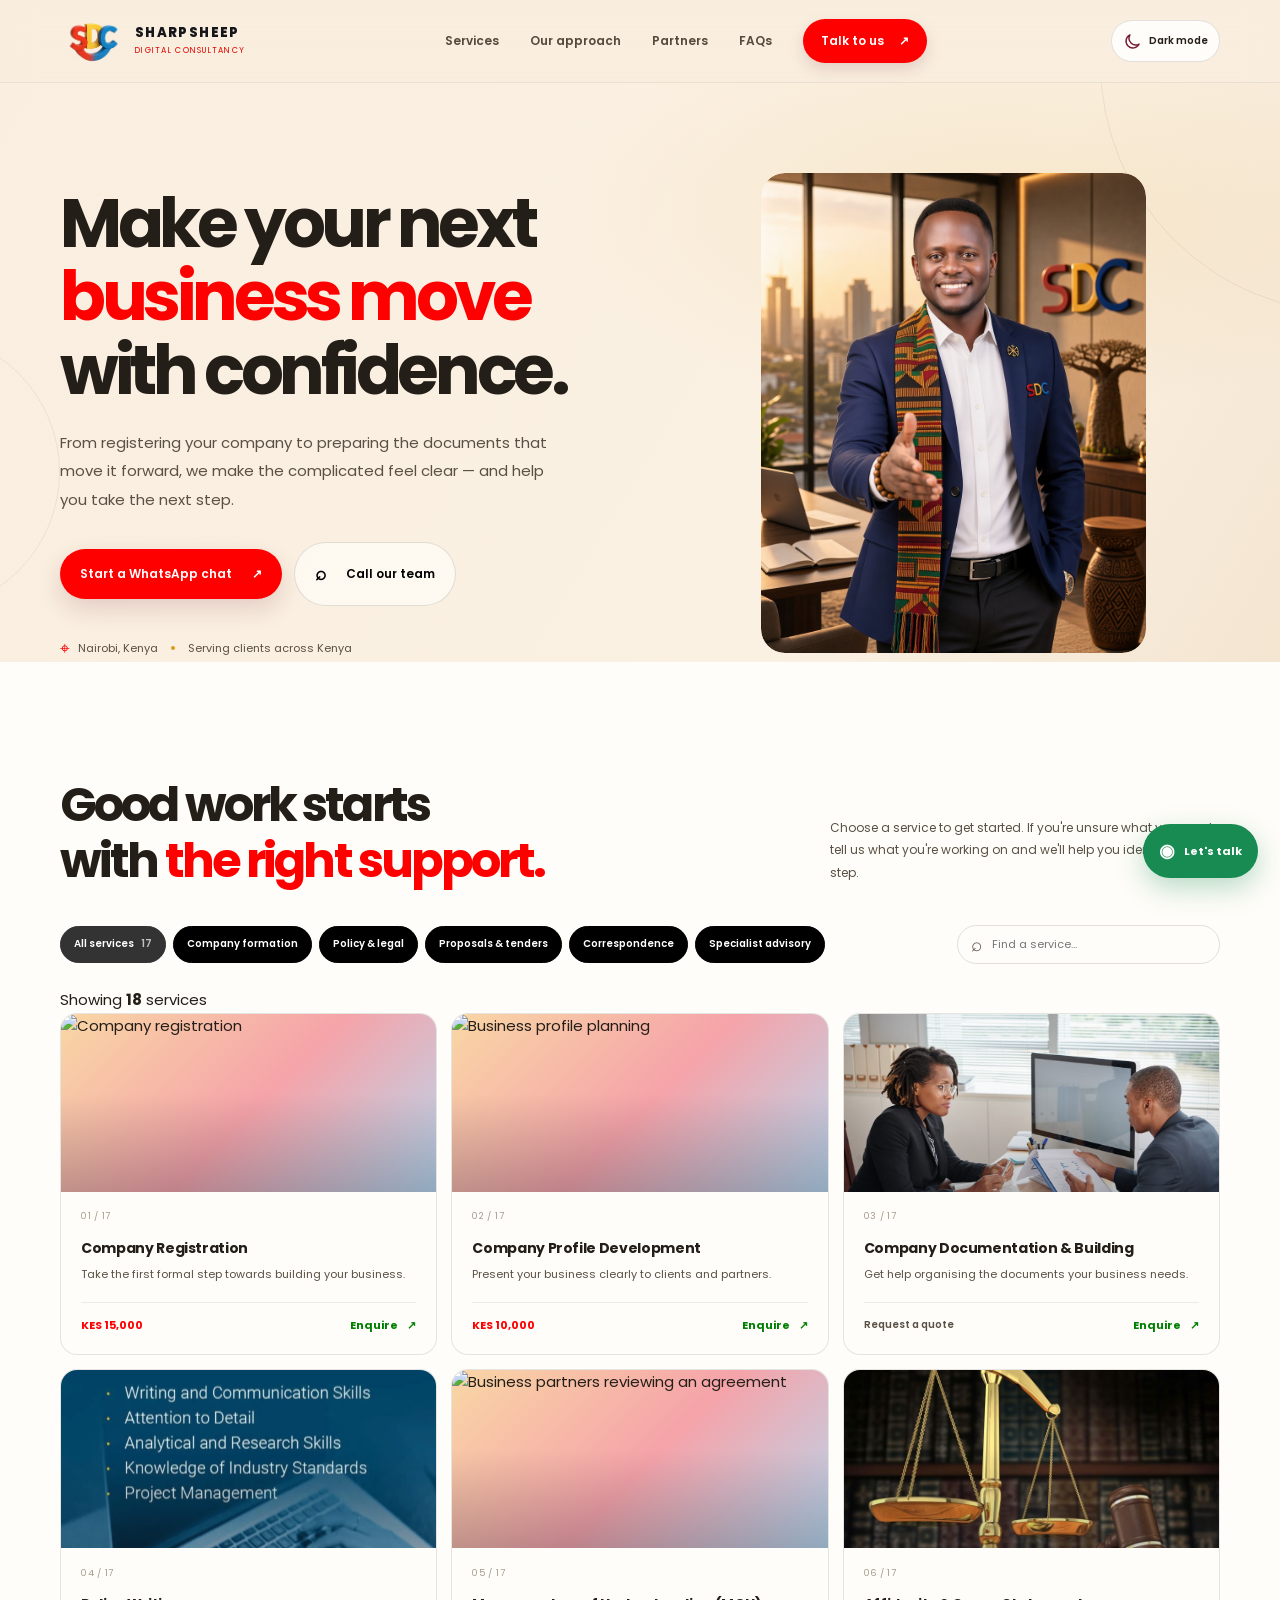
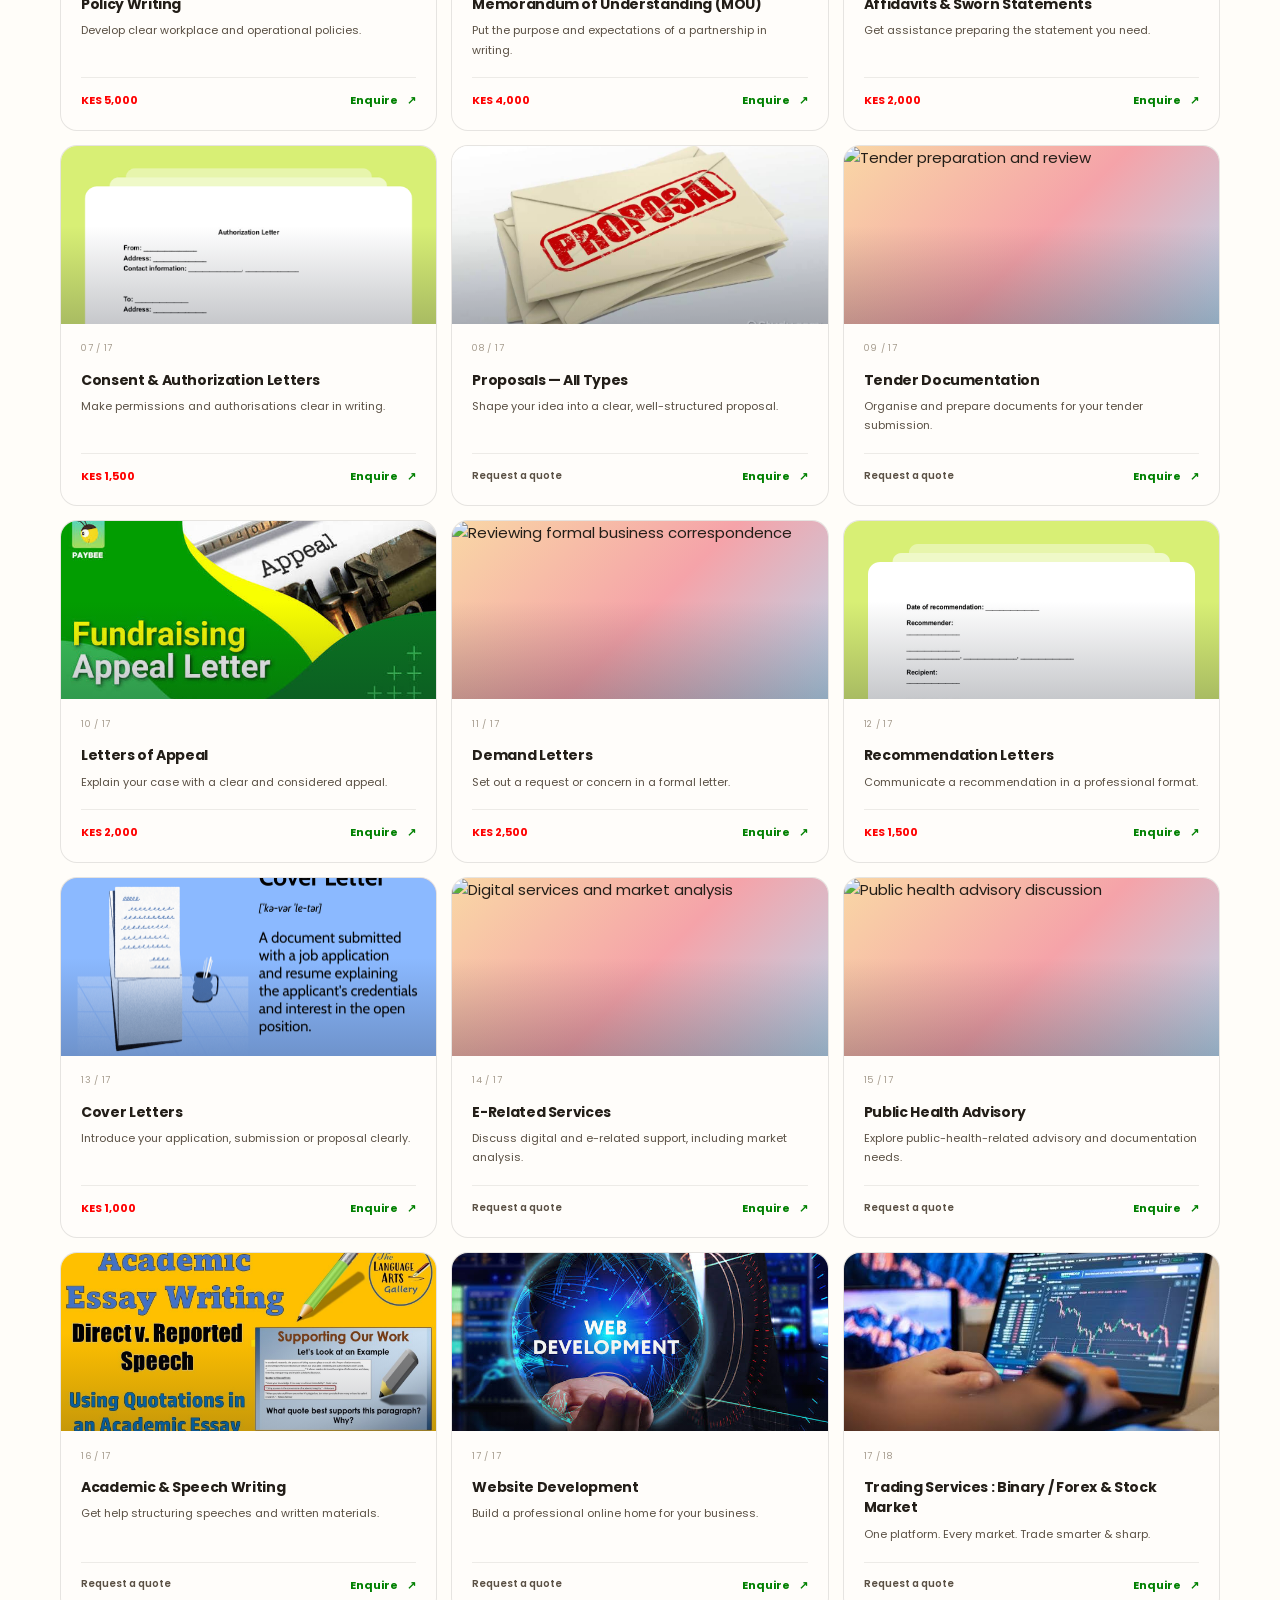
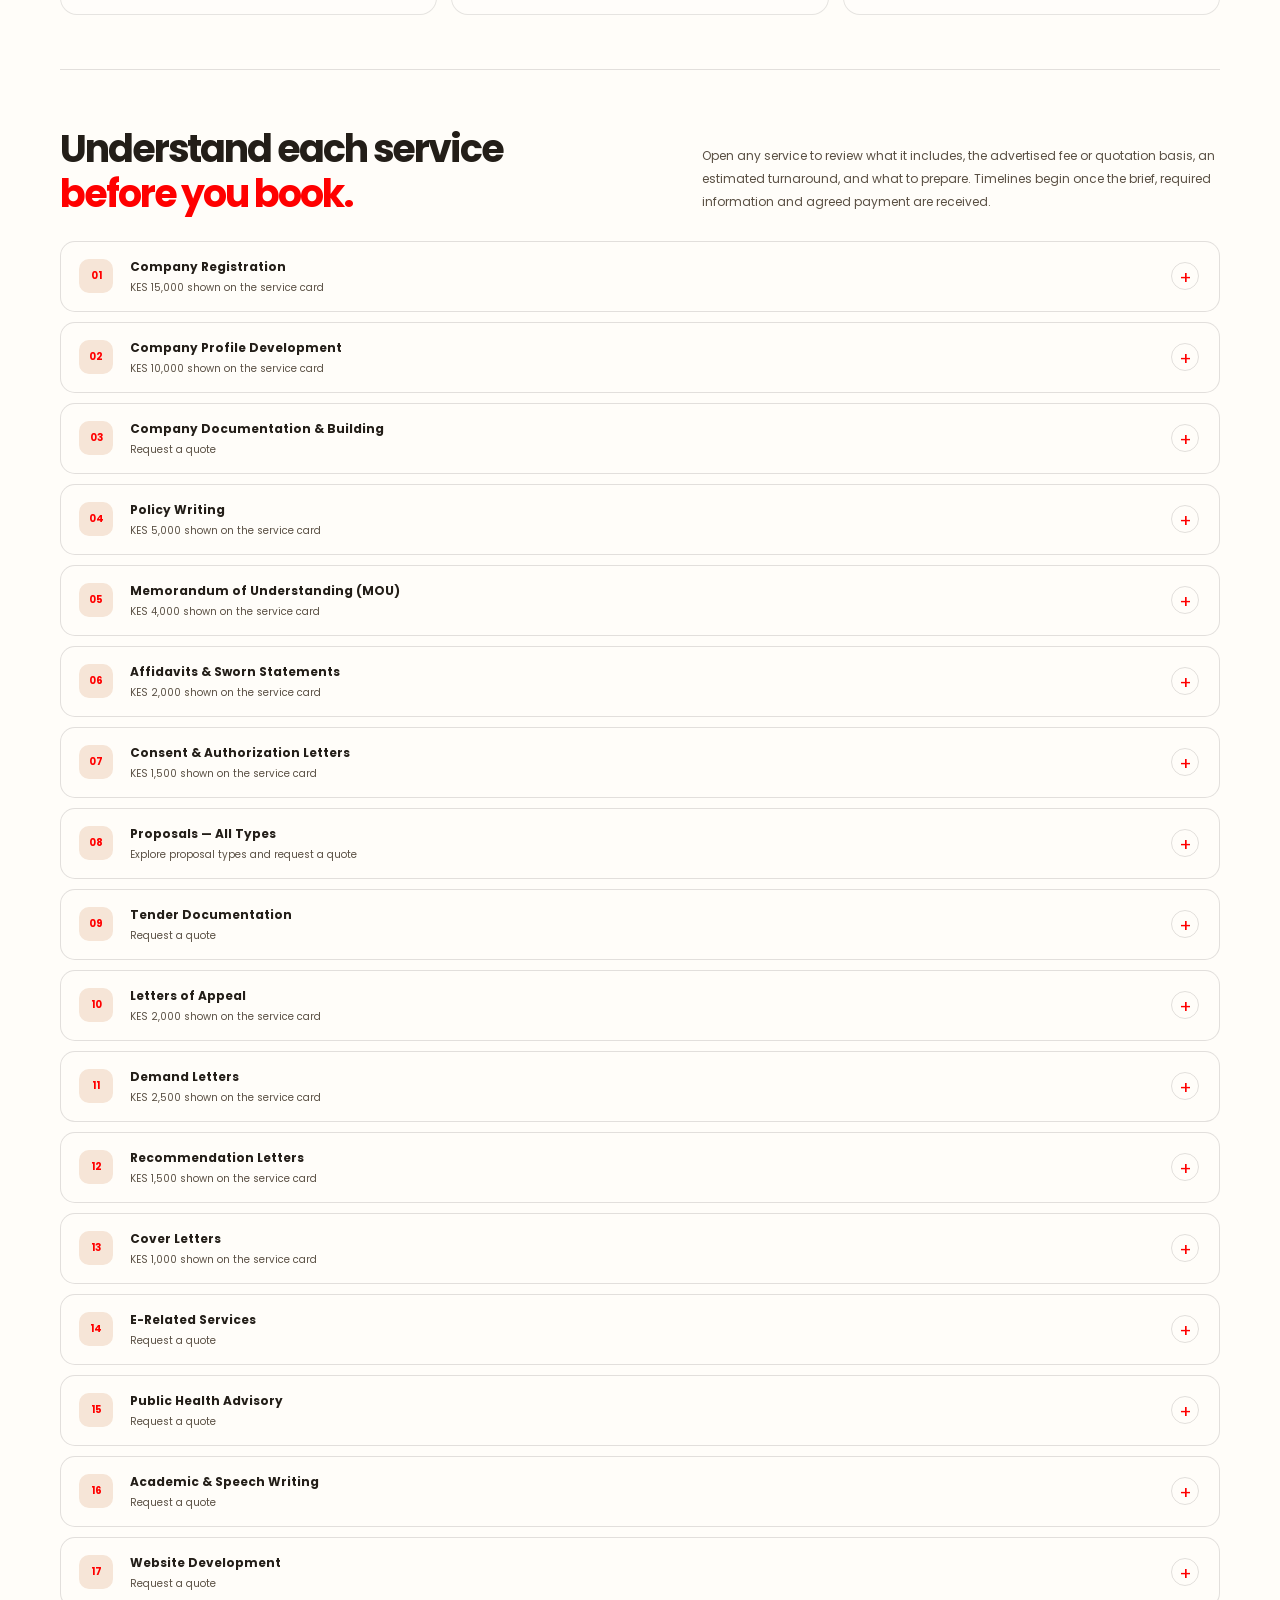
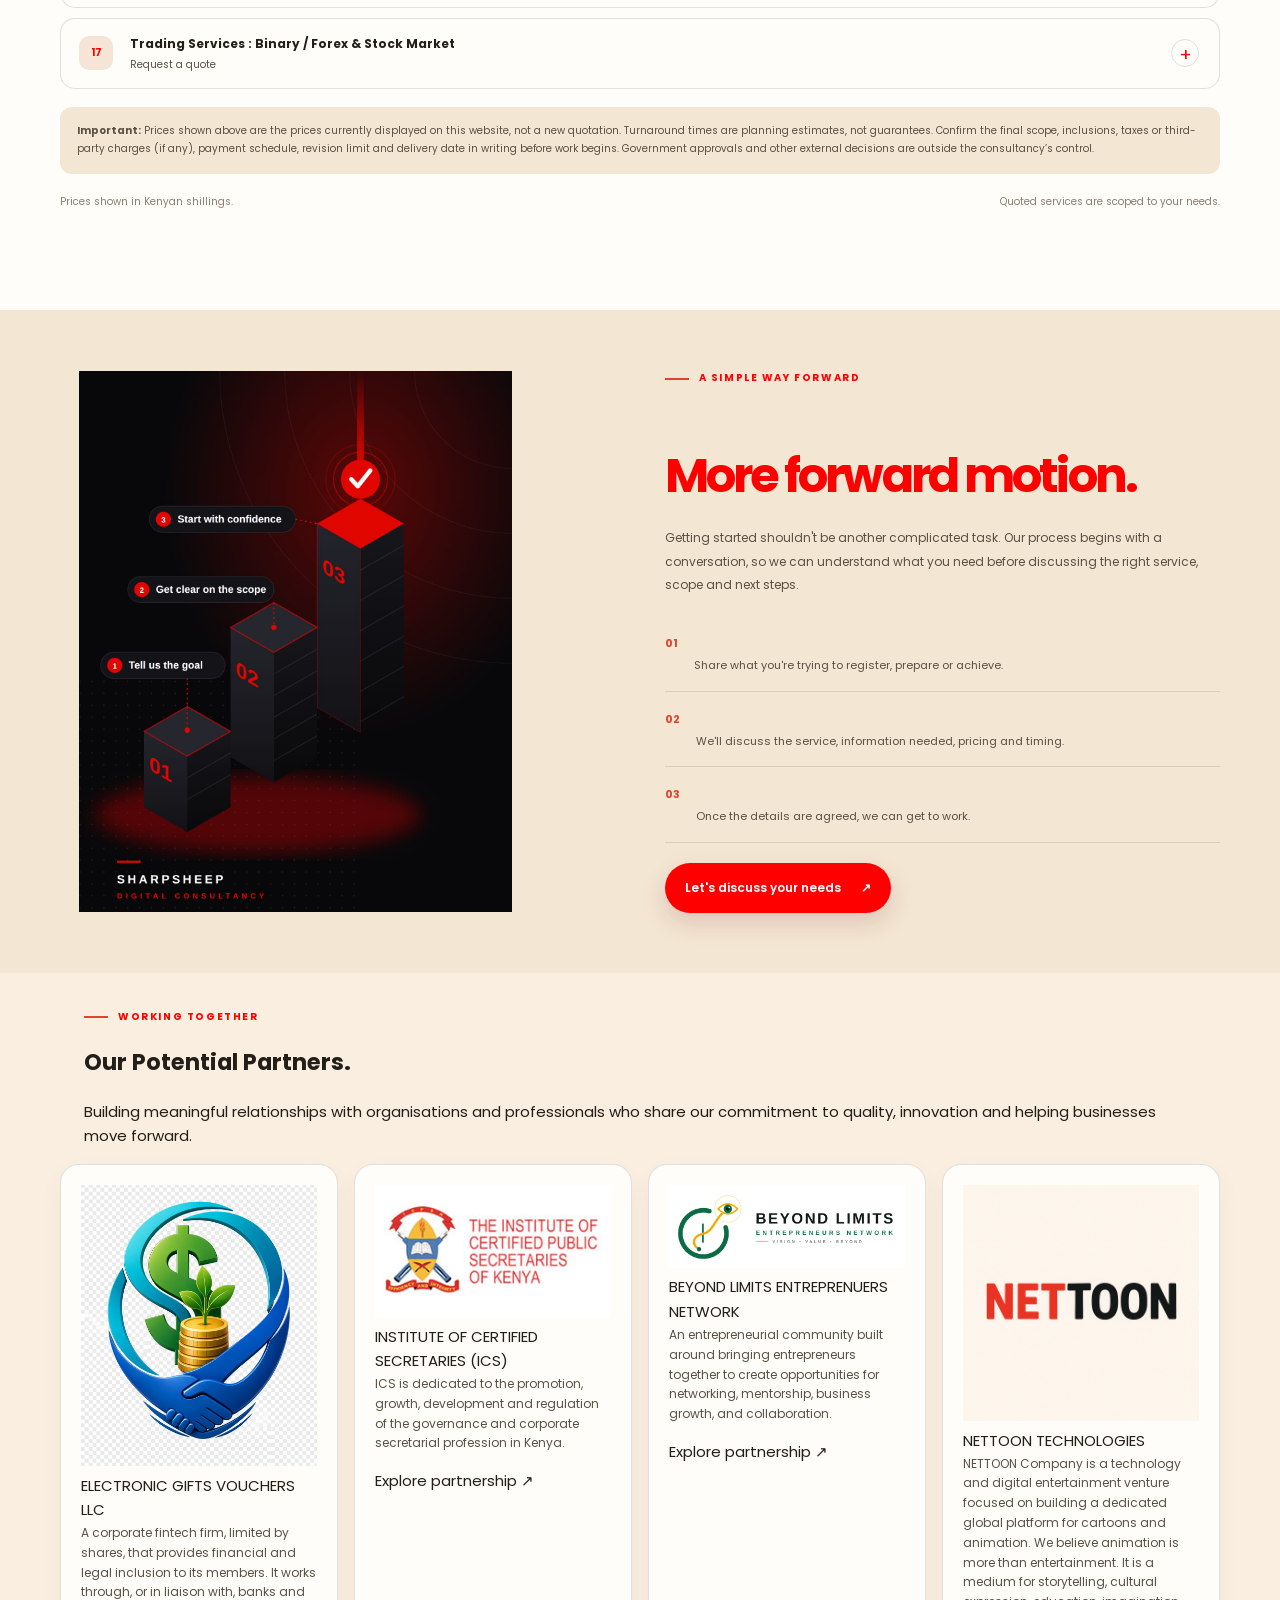
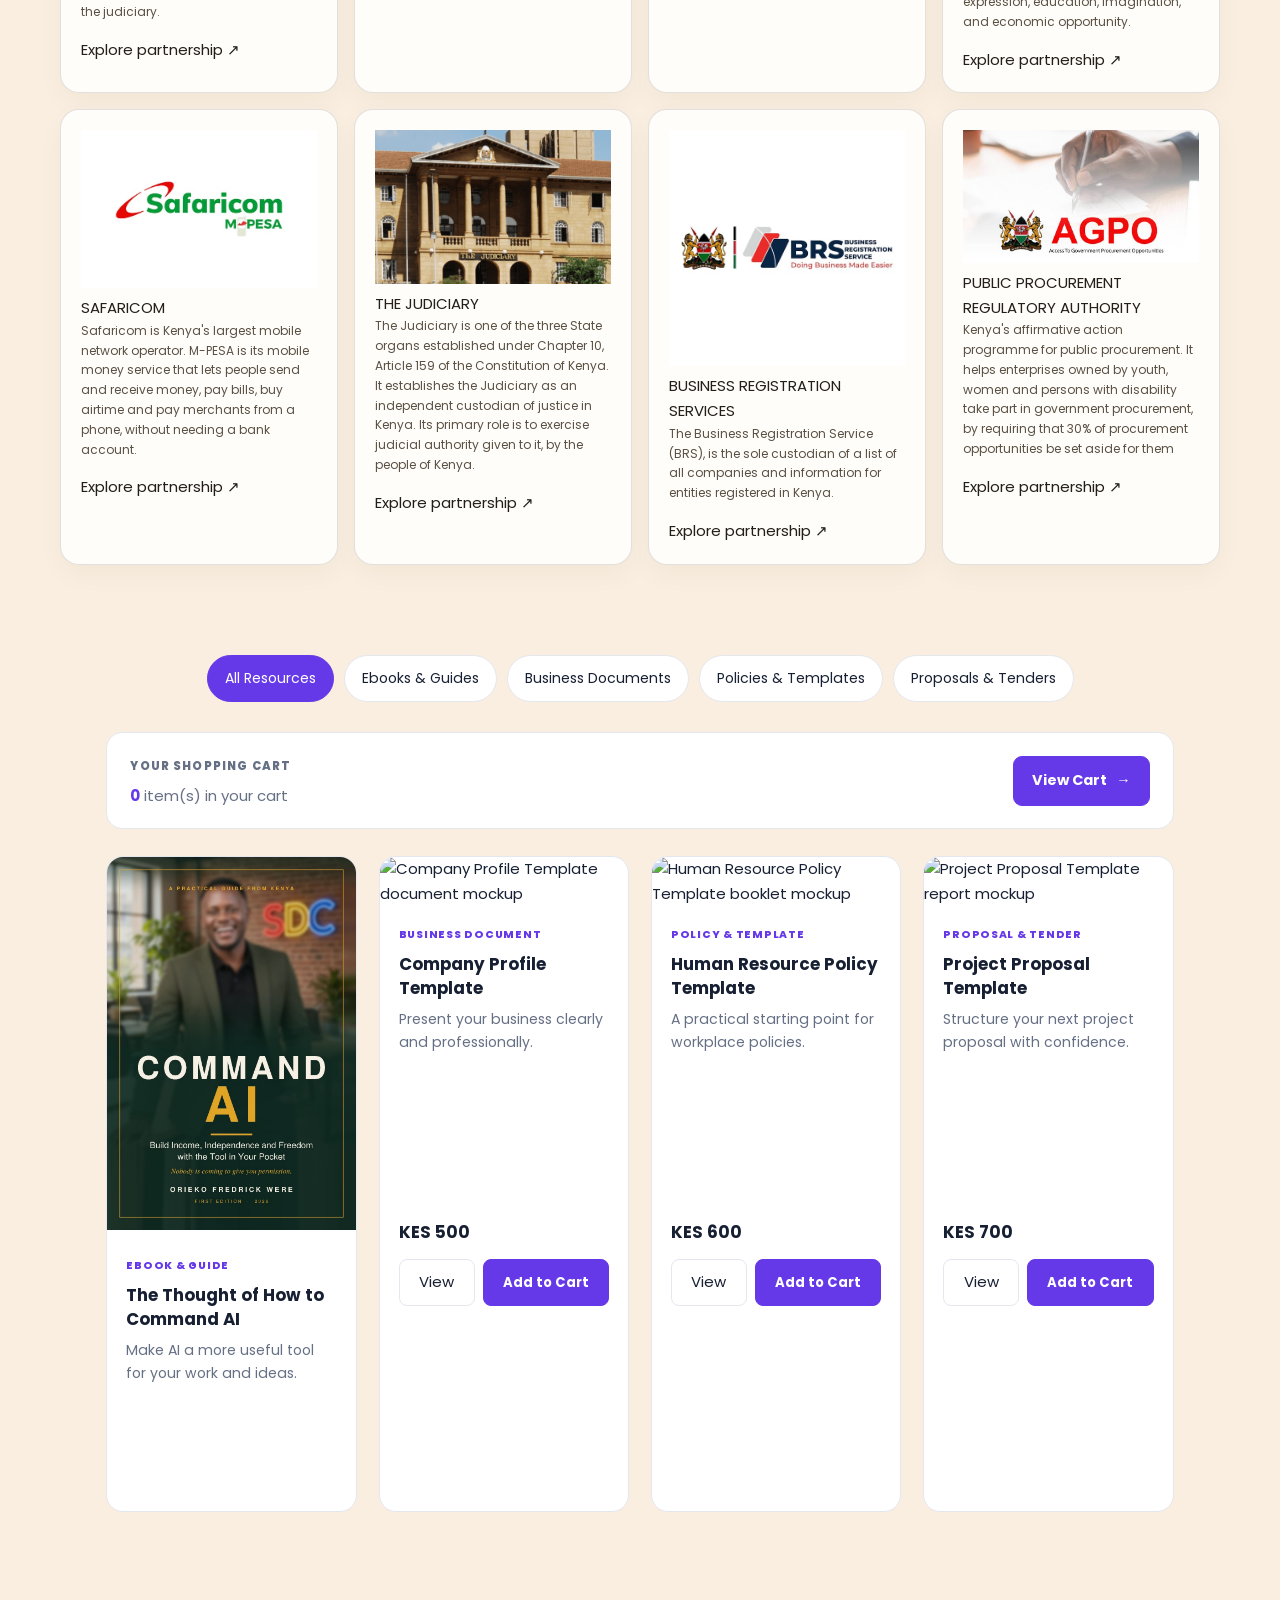
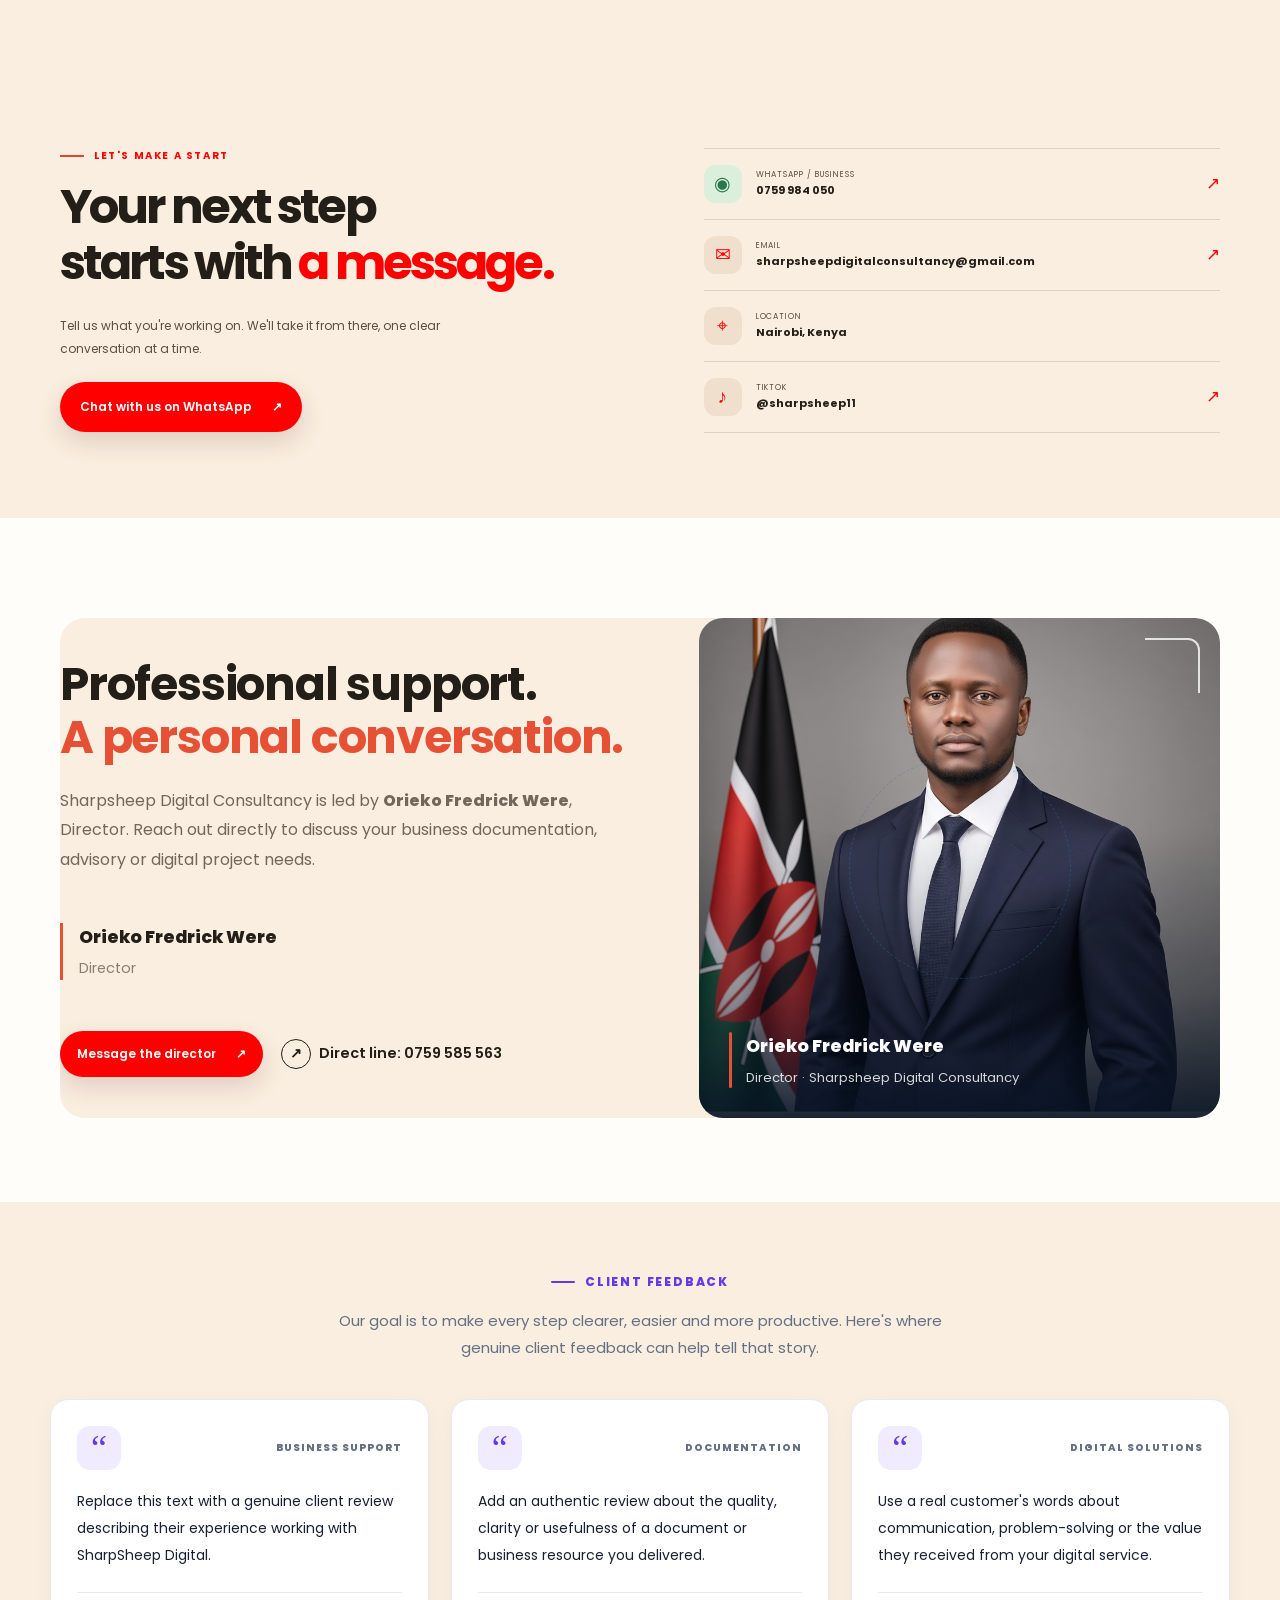
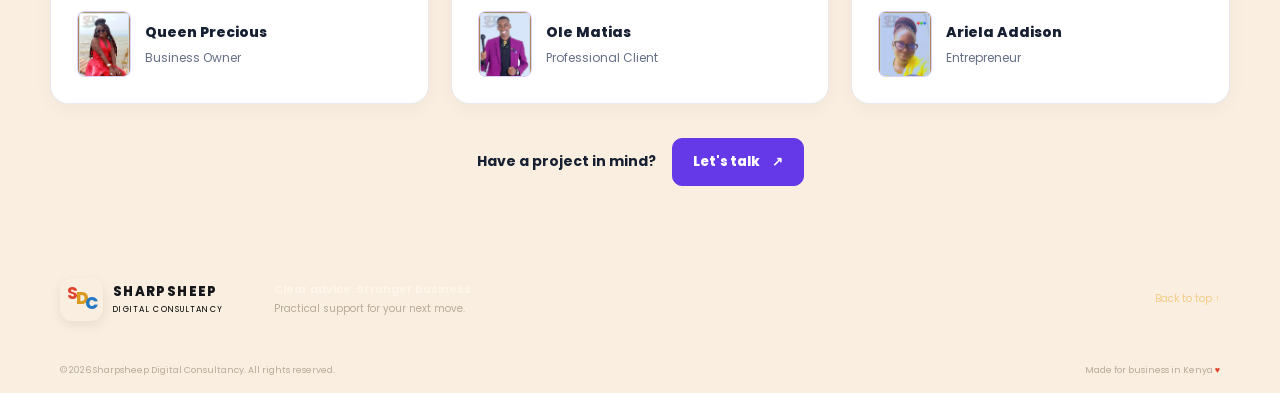
==== commit 24435676: "Add files via upload" ====
--- a/index.html
+++ b/index.html
@@ -1,474 +1,2458 @@
-<!DOCTYPE html>
+<!doctype html>
 <html lang="en">
-
-<head>
-    <meta charset="UTF-8">
-
-    <meta
-        name="viewport"
-        content="width=device-width, initial-scale=1"
+    <head>
+        <meta charset="utf-8">
+        <meta name="viewport" content="width=device-width, initial-scale=1">
+        <meta name="theme-color" content="#751a34">
+        <meta name="description" content="Practical business documentation and digital services in Kenya. Sharpsheep Digital Consultancy helps businesses prepare, register, write and grow. Start with WhatsApp.">
+        <meta property="og:type" content="website">
+        <meta property="og:title" content="Sharpsheep Digital Consultancy | Clear advice. Stronger business.">
+        <meta property="og:description" content="Company registration, business documentation, policies, proposals, tenders and digital services in Kenya.">
+        <meta property="og:url" content="https://sharpsheepdigital.co.ke/">
+        <title>Sharpsheep Digital Consultancy | Clear advice. Stronger business.</title>
+        <link rel="preconnect" href="https://fonts.googleapis.com">
+        <link rel="preconnect" href="https://fonts.gstatic.com" crossorigin>
+        <link href="https://fonts.googleapis.com/css2?family=Poppins:wght@400;500;600;700;800&display=swap" rel="stylesheet">
+        <link rel="stylesheet" href="styles.css">
+        <script type="application/ld+json">
+           </script>
+        <style id="service-image-customizations">
+            
+        </style>
+
+<script type="application/ld+json">
+{
+    "@context": "https://schema.org",
+    "@type": "ProfessionalService",
+    "name": "Sharpsheep Digital Consultancy",
+    "telephone": "+254759984050",
+    "email": "sharpsheepdigitalconsultancy@gmail.com",
+    "areaServed": {
+        "@type": "Country",
+        "name": "Kenya"
+    }
+}
+</script>
+
+    </head>
+    <body>
+        <a class="skip-link" href="#main">Skip to content</a>
+        <div class="announcement" style="display: none;">
+            <div class="container announcement-inner">
+                <span>
+                    <span class="status-dot"></span>
+                    Supporting ambitious businesses across Kenya
+                </span>
+                <a href="https://wa.me/254759984050?text=Hello%20Sharpsheep%2C%20I%27d%20like%20to%20make%20an%20enquiry." target="_blank" rel="noopener">
+                    Have a project? Let's talk <span aria-hidden="true">↗</span>
+                </a>
+            </div>
+        </div>
+    <header class="site-header" id="top">
+    <div class="container nav-wrap">
+
+<a class="brand" href="#top"
+   aria-label="Sharpsheep Digital Consultancy home">
+
+    <img
+        src="SDC Official Logo.png"
+        alt="Sharpsheep Digital Consultancy logo"
+        class="brand-logo"
     >
 
-    <meta
-        name="theme-color"
-        content="#061A3A"
-    >
-
-    <meta
-        name="description"
-        content="Embassy of Faith Worldwide — a church family in Nairobi, Kenya, imparting believers to impact the world through faith, purpose and service."
-    >
-
-    <title>
-        Embassy of Faith Worldwide | Faith That Impacts the World
-    </title>
-
-    <!-- Google Fonts connection optimization -->
-    <link rel="preconnect" href="https://fonts.googleapis.com">
-    <link
-        rel="preconnect"
-        href="https://fonts.gstatic.com"
-        crossorigin
-    >
-
-    <!-- Preload the main hero image.
-         Change this path to your actual image file. -->
-    <link
-        rel="preload"
-        as="image"
-        href="images/church-hero.webp"
-        fetchpriority="high"
-    >
-
-    <!-- Main stylesheet -->
-    <link rel="stylesheet" href="style.css">
-
-    <!-- Load JavaScript without blocking HTML parsing -->
-    <script src="script.js" defer></script>
-</head>
-
-    <body>
-      
-        <header class="header">
-            <div class="container nav-wrap">
-                <a class="brand" href="index.html" aria-label="Embassy of Faith Worldwide home">
-                    <img class="brand-logo-img" src="" alt="Embassy of Faith Worldwide logo placeholder — replace with official logo">
-                </a>
-                <button class="menu-toggle" aria-expanded="false" aria-controls="site-nav" aria-label="Open navigation" type="button">
-                    <span>
-                    </span>
-                    <span>
-                    </span>
+    <span class="brand-copy">
+        <strong>SHARPSHEEP</strong>
+        <small>DIGITAL CONSULTANCY</small>
+    </span>
+
+</a>
+
+                <button class="menu-toggle" aria-expanded="false" aria-controls="primary-nav" aria-label="Open navigation">
+                    <span></span>
+                    <span></span>
                 </button>
-                <nav class="nav" id="site-nav" aria-label="Main navigation">
-                    <a href="church.html">
-                        Our Church
+                <nav class="primary-nav" id="primary-nav" aria-label="Main navigation">
+                    <a href="#services">Services</a>
+                    <a href="#approach">Our approach</a>
+                    <a href="#partners">Partners</a>
+                    <a href="#faqs">FAQs</a>
+                    <a class="nav-cta" href="https://wa.me/254759984050?text=Hello%20Sharpsheep%20Digital%20Consultancy%2C%20I%27d%20like%20to%20discuss%20a%20service." target="_blank" rel="noopener">
+                        Talk to us <span>↗</span>
                     </a>
-                    <a href="mandate.html">
-                        Our Mandate
-                    </a>
-                    <a href="ministries.html">
-                        Ministries
-                    </a>
-                    <a href="gallery.html">
-                        Gallery
-                    </a>
-                    <a href="messages.html">
-                        Messages
-                    </a>
-                    <a href="events.html">
-                        Events
-                    </a>
-                    <a class="nav-button" href="visit.html">
-                        Plan a Visit
-                        <span aria-hidden="true">
-                            ↗
-                        </span>
-                    </a>
-                    <button class="theme-toggle" type="button" aria-label="Switch to dark mode" title="Toggle light/dark theme">
-                        <span class="theme-icon" aria-hidden="true">
-                            ◐
-                        </span>
-                        <span class="theme-label">
-                            Dark mode
-                        </span>
-                    </button>
                 </nav>
+                <button id="themeToggle" class="theme-toggle" type="button" aria-label="Switch to dark theme" title="Switch theme">
+                    <img id="themeIcon" src="moon.svg" alt=""/>
+                    <span class="theme-toggle-label">Dark mode</span>
+                </button>
             </div>
         </header>
         <main id="main">
-           
-<section class="home-hero">
-    <img
-        class="hero-photo"
-        src="324.jpg"
-        alt="Congregation gathered in worship"
-    >
-
-    <div class="hero-overlay"></div>
-
-    <div class="container hero-content">
-        <p class="eyebrow light">
-            <span></span>
-            EMBASSY OF FAITH WORLDWIDE · NAIROBI, KENYA
-        </p>
-
-        <h1>
-            IMPARTING BELIEVERS
-            <br>
-            <em>TO IMPACT THE WORLD.</em>
-        </h1>
-
-    </div>
-
-</section>
-
-            <section class="welcome-band" style="display: none;">
-                <div class="container welcome-band-inner">
-                    <p>
-                        <strong>
-                            You are welcome here.
-                        </strong>
-                        Wherever you are on your journey of faith, there is room to grow, connect and serve.
-                    </p>
-                    <a href="church.html">
-                        Meet our church
-                        <span>
-                            →
-                        </span>
-                    </a>
-                </div>
-            </section>
-            <section class="section home-intro">
-                <div class="container home-intro-grid">
-                    <div class="home-intro-visual">
-                        <img src="322.jpg" alt="A welcoming church sanctuary" loading="lazy"
-     
-                        
-                        >
-                        <div class="floating-note">
-                            <span>
-                                OUR HEART
-                            </span>
-                            <strong>
-                                Imparting believers
-                                <br>
-                                to impact the world.
-                            </strong>
+            <section class="hero">
+                <div class="hero-orb orb-one"></div>
+                <div class="hero-orb orb-two"></div>
+                <div class="container hero-grid">
+                    <div class="hero-copy">
+                        <div class="eyebrow"  style="display: none;">
+                            <span class="eyebrow-line" ></span>
+                            YOUR IDEAS. BUILT ON SOLID GROUND.
                         </div>
-                        <span class="visual-outline">
-                        </span>
-                    </div>
-                    
-                    <div class="home-intro-copy">
-                
-                        <h2>
-                            A place to belong.
-                            <br>
-                            <em>
-                                A faith that moves.
-                            </em>
-                        </h2>
-                        <p class="lead">
-                            We believe faith is more than a Sunday experience. It shapes how we love, lead, serve, and bring hope to the people around us.
-                        </p>
-                        <p>
-                            At Embassy of Faith Worldwide, we gather to worship God, learn from Scripture, build meaningful relationships and discover how each of us can live with purpose.
-                        </p>
-                        <a class="underlined-link" href="church.html">
-                            Discover who we are
-                            <span>
-                                ↗
-                            </span>
-                        </a>
-                        <div class="intro-verse">
-                            <span>
-                                “
-                            </span>
-                            <div>
-                                <p>
-                                    
-For whosoever is born of God overcometh the world. And this is the victory that overcometh the world, even our faith.
-                                </p>
-                                <small>
-                                  
-                               1 John 5:4
-                                </small>
-                            </div>
+                        <h1>
+                            Make your next<br>
+                            <span>business move</span>
+                            <br>with confidence.
+                        </h1>
+                        <p class="hero-intro">From registering your company to preparing the documents that move it forward, we make the complicated feel clear — and help you take the next step.</p>
+                        <div class="hero-actions">
+                            <a class="button button-primary" href="https://wa.me/254759984050?text=Hello%20Sharpsheep%20Digital%20Consultancy%2C%20I%20would%20like%20to%20enquire%20about%20Cover%20Letters.%20Please%20confirm%20the%20scope%2C%20final%20price%2C%20requirements%20and%20delivery%20timeline." target="_blank" rel="noopener">
+                                Start a WhatsApp chat <span>↗</span>
+                            </a>
+                 <button
+    class="button button-quiet"
+    type="button"
+    id="openCallModal"
+    aria-haspopup="dialog"
+    aria-controls="callModal"
+>
+    <span class="phone-icon" aria-hidden="true">⌕</span>
+    Call our team
+</button>
+                        </div>
+                        <div class="hero-meta">
+                            <span class="meta-pin">⌖</span>
+                            Nairobi, Kenya <span class="meta-separator"></span>
+                            Serving clients across Kenya
                         </div>
                     </div>
-                </div>
+               
+<div class="hero-visual">
+    <div class="visual-backdrop"></div>
+
+    <!-- Main hero image -->
+    <div class="hero-image-wrap">
+        <img
+            src="WhatsApp Image 2026-10-10 at 13.04.02.jpeg"
+            alt="Business consultancy support, company registration and document preparation"
+            class="hero-image"
+        >
+    </div>
+
+    <!-- Floating information card -->
+    <div class="floating-label label-top" style="display: none;">
+        <span class="mini-check" style="display: none;">✓</span>
+        <span style="display: none;">
+            <b>Clear next steps</b>
+            <small>From idea to action</small>
+        </span>
+    </div>
+
+    <!-- Keep your other existing hero elements here -->
+</div>
+
             </section>
-         
-            <section class="section home-community">
+            <section class="section services-section" id="services">
                 <div class="container">
                     <div class="section-heading">
                         <div>
-                
+                            <div class="eyebrow"  style="display: none;">
+                                <span class="eyebrow-line"></span>
+                                WHAT WE HELP WITH
+                            </div>
                             <h2>
-                                Church is more than
-                                <br>
-                                <em>
-                                    a place we gather.
-                                </em>
+                                Good work starts<br>
+                                with <span>the right support.</span>
                             </h2>
                         </div>
+                        <p>Choose a service to get started. If you're unsure what you need, tell us what you're working on and we'll help you identify the next step.</p>
+                    </div>
+                    <div class="service-tools">
+                        <div class="filter-tabs" role="group" aria-label="Filter services">
+                            <button class="filter-tab active" data-filter="all" aria-pressed="true">
+                                All services <span>17</span>
+                            </button>
+                            <button class="filter-tab" data-filter="formation" aria-pressed="false">Company formation</button>
+                            <button class="filter-tab" data-filter="policy" aria-pressed="false">Policy & legal</button>
+                            <button class="filter-tab" data-filter="proposals" aria-pressed="false">Proposals & tenders</button>
+                            <button class="filter-tab" data-filter="correspondence" aria-pressed="false">Correspondence</button>
+                            <button class="filter-tab" data-filter="advisory" aria-pressed="false">Specialist advisory</button>
+                        </div>
+                        <label class="service-search">
+                            <span aria-hidden="true">⌕</span>
+                            <input id="service-search" type="search" placeholder="Find a service…" aria-label="Search services">
+                        </label>
+                    </div>
+                    
+<div class="services-results" aria-live="polite" aria-atomic="true">
+    Showing <strong id="services-count">17</strong> services
+</div>
+
+                    <div class="services-grid" id="services-grid">
+                        <article class="service-card" data-category="formation" data-name="company registration">
+                            <div class="service-image">
+                                <img src="https://images.unsplash.com/photo-1454165804606-c3d57bc86b40?auto=format&fit=crop&w=900&q=82" alt="Company registration" loading="lazy" decoding="async">
+                                <span class="service-image-shade" aria-hidden="true"></span>
+                            </div>
+                            <div class="service-card-top">
+              
+                                <span class="service-number">01 / 17</span>
+                            </div>
+                            <h3>Company Registration</h3>
+                            <p>Take the first formal step towards building your business.</p>
+                            <div class="service-bottom">
+                                <span class="price">KES 15,000</span>
+                                <button class="text-link service-enquire" data-service="Company Registration">
+                                    Enquire <span>↗</span>
+                                </button>
+                            </div>
+                        </article>
+                        <article class="service-card" data-category="formation" data-name="company profile development">
+                            <div class="service-image">
+                                <img src="https://images.unsplash.com/photo-1460925895917-afdab827c52f?auto=format&fit=crop&w=900&q=82" alt="Business profile planning" loading="lazy" decoding="async">
+                                <span class="service-image-shade" aria-hidden="true"></span>
+                            </div>
+                            <div class="service-card-top">
+                           
+                                <span class="service-number">02 / 17</span>
+                            </div>
+                            <h3>Company Profile Development</h3>
+                            <p>Present your business clearly to clients and partners.</p>
+                            <div class="service-bottom">
+                                <span class="price">KES 10,000</span>
+                                <button class="text-link service-enquire" data-service="Company Profile Development">
+                                    Enquire <span>↗</span>
+                                </button>
+                            </div>
+                        </article>
+                        <article class="service-card" data-category="formation" data-name="company documentation building">
+                            <div class="service-image">
+                                <img src="Company Documentation & Building.jpg" alt="Organised business documents" loading="lazy" decoding="async">
+                                <span class="service-image-shade" aria-hidden="true"></span>
+                            </div>
+                            <div class="service-card-top">
+                             
+                                <span class="service-number">03 / 17</span>
+                            </div>
+                            <h3>Company Documentation & Building</h3>
+                            <p>Get help organising the documents your business needs.</p>
+                            <div class="service-bottom">
+                                <span class="price quote">Request a quote</span>
+                                <button class="text-link service-enquire" data-service="Company Documentation & Building">
+                                    Enquire <span>↗</span>
+                                </button>
+                            </div>
+                        </article>
+                        <article class="service-card" data-category="policy" data-name="policy writing">
+                            <div class="service-image">
+                                <img src="Policy Writing.jpeg" alt="Workplace policy review" loading="lazy" decoding="async">
+                                <span class="service-image-shade" aria-hidden="true"></span>
+                            </div>
+                            <div class="service-card-top">
+                             
+                                <span class="service-number">04 / 17</span>
+                            </div>
+                            <h3>Policy Writing</h3>
+                            <p>Develop clear workplace and operational policies.</p>
+                            <div class="service-bottom">
+                                <span class="price">KES 5,000</span>
+                                <button class="text-link service-enquire" data-service="Policy Writing">
+                                    Enquire <span>↗</span>
+                                </button>
+                            </div>
+                        </article>
+                        <article class="service-card" data-category="policy" data-name="memorandum of understanding mou">
+                            <div class="service-image">
+                                <img src="https://images.unsplash.com/photo-1521791136064-7986c2920216?auto=format&fit=crop&w=900&q=82" alt="Business partners reviewing an agreement" loading="lazy" decoding="async">
+                                <span class="service-image-shade" aria-hidden="true"></span>
+                            </div>
+                            <div class="service-card-top">
+                         
+                                <span class="service-number">05 / 17</span>
+                            </div>
+                            <h3>Memorandum of Understanding (MOU)</h3>
+                            <p>Put the purpose and expectations of a partnership in writing.</p>
+                            <div class="service-bottom">
+                                <span class="price">KES 4,000</span>
+                                <button class="text-link service-enquire" data-service="Memorandum of Understanding (MOU)">
+                                    Enquire <span>↗</span>
+                                </button>
+                            </div>
+                        </article>
+                        <article class="service-card" data-category="policy" data-name="affidavits sworn statements">
+                            <div class="service-image">
+                                <img src="WhatsApp Image 2026-10-12 at 00.01.55.jpeg" alt="Formal affidavit paperwork" loading="lazy" decoding="async">
+                                <span class="service-image-shade" aria-hidden="true"></span>
+                            </div>
+                            <div class="service-card-top">
+                       
+                                <span class="service-number">06 / 17</span>
+                            </div>
+                            <h3>Affidavits & Sworn Statements</h3>
+                            <p>Get assistance preparing the statement you need.</p>
+                            <div class="service-bottom">
+                                <span class="price">KES 2,000</span>
+                                <button class="text-link service-enquire" data-service="Affidavits & Sworn Statements">
+                                    Enquire <span>↗</span>
+                                </button>
+                            </div>
+                        </article>
+                        <article class="service-card" data-category="policy" data-name="consent authorization letters">
+                            <div class="service-image">
+                                <img src="Consent & Authorization Letters.png" loading="lazy" decoding="async">
+                                <span class="service-image-shade" aria-hidden="true"></span>
+                            </div>
+                            <div class="service-card-top">
+                              
+                                <span class="service-number">07 / 17</span>
+                            </div>
+                            <h3>Consent & Authorization Letters</h3>
+                            <p>Make permissions and authorisations clear in writing.</p>
+                            <div class="service-bottom">
+                                <span class="price">KES 1,500</span>
+                                <button class="text-link service-enquire" data-service="Consent & Authorization Letters">
+                                    Enquire <span>↗</span>
+                                </button>
+                            </div>
+                        </article>
+                        <article class="service-card" data-category="proposals" data-name="proposals all types">
+                            <div class="service-image">
+                                <img src="Proposals.jpg" alt="Team preparing a business proposal" loading="lazy" decoding="async">
+                                <span class="service-image-shade" aria-hidden="true"></span>
+                            </div>
+                            <div class="service-card-top">
+                             
+                                <span class="service-number">08 / 17</span>
+                            </div>
+                            <h3>Proposals — All Types</h3>
+                            <p>Shape your idea into a clear, well-structured proposal.</p>
+                            <div class="service-bottom">
+                                <span class="price quote">Request a quote</span>
+                                <button class="text-link service-enquire" data-service="Proposals — All Types">
+                                    Enquire <span>↗</span>
+                                </button>
+                            </div>
+                        </article>
+                        <article class="service-card" data-category="proposals" data-name="tender documentation">
+                            <div class="service-image">
+                                <img src="https://images.unsplash.com/photo-1454165804606-c3d57bc86b40?auto=format&fit=crop&w=900&q=82" alt="Tender preparation and review" loading="lazy" decoding="async">
+                                <span class="service-image-shade" aria-hidden="true"></span>
+                            </div>
+                            <div class="service-card-top">
+                              
+                                <span class="service-number">09 / 17</span>
+                            </div>
+                            <h3>Tender Documentation</h3>
+                            <p>Organise and prepare documents for your tender submission.</p>
+                            <div class="service-bottom">
+                                <span class="price quote">Request a quote</span>
+                                <button class="text-link service-enquire" data-service="Tender Documentation">
+                                    Enquire <span>↗</span>
+                                </button>
+                            </div>
+                        </article>
+                        <article class="service-card" data-category="correspondence" data-name="letters of appeal">
+                            <div class="service-image">
+                                <img src="appeal.jpg" alt="Writing a formal appeal letter" loading="lazy" decoding="async">
+                                <span class="service-image-shade" aria-hidden="true"></span>
+                            </div>
+                            <div class="service-card-top">
+                               
+                                <span class="service-number">10 / 17</span>
+                            </div>
+                            <h3>Letters of Appeal</h3>
+                            <p>Explain your case with a clear and considered appeal.</p>
+                            <div class="service-bottom">
+                                <span class="price">KES 2,000</span>
+                                <button class="text-link service-enquire" data-service="Letters of Appeal">
+                                    Enquire <span>↗</span>
+                                </button>
+                            </div>
+                        </article>
+                        <article class="service-card" data-category="correspondence" data-name="demand letters">
+                            <div class="service-image">
+                                <img src="https://images.unsplash.com/photo-1450101499163-c8848c66ca85?auto=format&fit=crop&w=900&q=82" alt="Reviewing formal business correspondence" loading="lazy" decoding="async">
+                                <span class="service-image-shade" aria-hidden="true"></span>
+                            </div>
+                            <div class="service-card-top">
+                             
+                                <span class="service-number">11 / 17</span>
+                            </div>
+                            <h3>Demand Letters</h3>
+                            <p>Set out a request or concern in a formal letter.</p>
+                            <div class="service-bottom">
+                                <span class="price">KES 2,500</span>
+                                <button class="text-link service-enquire" data-service="Demand Letters">
+                                    Enquire <span>↗</span>
+                                </button>
+                            </div>
+                        </article>
+                        <article class="service-card" data-category="correspondence" data-name="recommendation letters">
+                            <div class="service-image">
+                                <img src="recommendation-letter.png" alt="Professional recommendation documents" loading="lazy" decoding="async">
+                                <span class="service-image-shade" aria-hidden="true"></span>
+                            </div>
+                            <div class="service-card-top">
+                       
+                                <span class="service-number">12 / 17</span>
+                            </div>
+                            <h3>Recommendation Letters</h3>
+                            <p>Communicate a recommendation in a professional format.</p>
+                            <div class="service-bottom">
+                                <span class="price">KES 1,500</span>
+                                <button class="text-link service-enquire" data-service="Recommendation Letters">
+                                    Enquire <span>↗</span>
+                                </button>
+                            </div>
+                        </article>
+                        <article class="service-card" data-category="correspondence" data-name="cover letters">
+                            <div class="service-image">
+                                <img src="cover-letter.png" alt="Preparing a professional cover letter" loading="lazy" decoding="async">
+                                <span class="service-image-shade" aria-hidden="true"></span>
+                            </div>
+                            <div class="service-card-top">
+                       
+                                <span class="service-number">13 / 17</span>
+                            </div>
+                            <h3>Cover Letters</h3>
+                            <p>Introduce your application, submission or proposal clearly.</p>
+                            <div class="service-bottom">
+                                <span class="price">KES 1,000</span>
+                                <button class="text-link service-enquire" data-service="Cover Letters">
+                                    Enquire <span>↗</span>
+                                </button>
+                            </div>
+                        </article>
+                        <article class="service-card" data-category="advisory" data-name="e-related services forex trading insights market analysis">
+                            <div class="service-image">
+                                <img src="https://images.unsplash.com/photo-1460925895917-afdab827c52f?auto=format&fit=crop&w=900&q=82" alt="Digital services and market analysis" loading="lazy" decoding="async">
+                                <span class="service-image-shade" aria-hidden="true"></span>
+                            </div>
+                            <div class="service-card-top">
+                           
+                                <span class="service-number">14 / 17</span>
+                            </div>
+                            <h3>E-Related Services</h3>
+                            <p>Discuss digital and e-related support, including market analysis.</p>
+                            <div class="service-bottom">
+                                <span class="price quote">Request a quote</span>
+                                <button class="text-link service-enquire" data-service="E-Related Services">
+                                    Enquire <span>↗</span>
+                                </button>
+                            </div>
+                        </article>
+                        <article class="service-card" data-category="advisory" data-name="public health advisory">
+                            <div class="service-image">
+                                <img src="https://images.unsplash.com/photo-1576091160399-112ba8d25d1d?auto=format&fit=crop&w=900&q=82" alt="Public health advisory discussion" loading="lazy" decoding="async">
+                                <span class="service-image-shade" aria-hidden="true"></span>
+                            </div>
+                            <div class="service-card-top">
+                           
+                                <span class="service-number">15 / 17</span>
+                            </div>
+                            <h3>Public Health Advisory</h3>
+                            <p>Explore public-health-related advisory and documentation needs.</p>
+                            <div class="service-bottom">
+                                <span class="price quote">Request a quote</span>
+                                <button class="text-link service-enquire" data-service="Public Health Advisory">
+                                    Enquire <span>↗</span>
+                                </button>
+                            </div>
+                        </article>
+                        <article class="service-card" data-category="advisory" data-name="academic speech writing">
+                            <div class="service-image">
+                                <img src="Academic & Speech Writing.jpg" alt="Preparing a speech and presentation" loading="lazy" decoding="async">
+                                <span class="service-image-shade" aria-hidden="true"></span>
+                            </div>
+                            <div class="service-card-top">
+                              
+                                <span class="service-number">16 / 17</span>
+                            </div>
+                            <h3>Academic & Speech Writing</h3>
+                            <p>Get help structuring speeches and written materials.</p>
+                            <div class="service-bottom">
+                                <span class="price quote">Request a quote</span>
+                                <button class="text-link service-enquire" data-service="Academic & Speech Writing">
+                                    Enquire <span>↗</span>
+                                </button>
+                            </div>
+                        </article>
+                        <article class="service-card" data-category="advisory" data-name="website development">
+                            <div class="service-image">
+                                <img src="web.jpg" alt="Website development on a computer" loading="lazy" decoding="async">
+                                <span class="service-image-shade" aria-hidden="true"></span>
+                            </div>
+                            <div class="service-card-top">
+                          
+                                <span class="service-number">17 / 17</span>
+                            </div>
+                            <h3>Website Development</h3>
+                            <p>Build a professional online home for your business.</p>
+                            <div class="service-bottom">
+                                <span class="price quote">Request a quote</span>
+                                <button class="text-link service-enquire" data-service="Website Development">
+                                    Enquire <span>↗</span>
+                                </button>
+                            </div>
+                        </article>
+
+ <article class="service-card" data-category="advisory" data-name="website development">
+                            <div class="service-image">
+                                <img src="binary.jpg" alt="Website development on a computer" loading="lazy" decoding="async">
+                                <span class="service-image-shade" aria-hidden="true"></span>
+                            </div>
+                            <div class="service-card-top">
+                          
+                                <span class="service-number">17 / 18</span>
+                            </div>
+                            <h3>Trading Services : Binary / Forex & Stock Market</h3>
+                            <p>One platform. Every market. Trade smarter & sharp. </p>
+                            <div class="service-bottom">
+                                <span class="price quote">Request a quote</span>
+                                <button class="text-link service-enquire" data-service="Website Development">
+                                    Enquire <span>↗</span>
+                                </button>
+                            </div>
+                        </article>
+
+                    </div>
+                    <section class="service-details-section" id="service-details" aria-labelledby="service-details-title" style="margin-bottom: 0px; bottom: 0px;">
+                        <div class="service-details-heading">
+                            <div>
+                                <div class="eyebrow" style="display: none;">
+                                    <span class="eyebrow-line" ></span>
+                                    SERVICE GUIDE
+                                </div>
+                                <h3 id="service-details-title">
+                                    Understand each service<br>
+                                    <span>before you book.</span>
+                                </h3>
+                            </div>
+                            <p>Open any service to review what it includes, the advertised fee or quotation basis, an estimated turnaround, and what to prepare. Timelines begin once the brief, required information and agreed payment are received.</p>
+                        </div>
+                        <div class="service-details-list">
+                            <details class="service-detail" id="service-detail-01" data-detail-name="company registration">
+                                <summary>
+                                    <span class="detail-index">01</span>
+                                    <span class="detail-summary-copy">
+                                        <strong>Company Registration</strong>
+                                        <small>KES 15,000 shown on the service card</small>
+                                    </span>
+                                    <span class="detail-chevron" aria-hidden="true">+</span>
+                                </summary>
+                                <div class="service-detail-body">
+                                    <p class="detail-description">Support with preparing and submitting a company-registration application through the relevant official process. We first confirm the proposed business name, ownership structure and type of entity before preparing the application.</p>
+                                    <div class="detail-info-grid">
+                                        <div class="detail-info-card">
+                                            <h4>Price structure</h4>
+                                            <p>KES 15,000 shown on the service card. Before work starts, confirm in writing what this fee covers, whether official government charges are included, and whether any name-search, filing or third-party costs are additional.</p>
+                                        </div>
+                                        <div class="detail-info-card">
+                                            <h4>Estimated delivery</h4>
+                                            <p>About 3–7 working days for our preparation once all information is supplied. Official approval may take longer and is controlled by the relevant authority.</p>
+                                        </div>
+                                        <div class="detail-info-card detail-requirements">
+                                            <h4>What we need from you</h4>
+                                            <p>Proposed company names; directors’/shareholders’ full details and identification information; contact details; ownership/share allocation; registered office details; and any forms or declarations required by the official process.</p>
+                                        </div>
+                                    </div>
+                                    <a class="text-link detail-enquire" href="https://wa.me/254759984050?text=Hello%20Sharpsheep%20Digital%20Consultancy%2C%20I%20would%20like%20to%20enquire%20about%20Company%20Registration.%20Please%20confirm%20the%20scope%2C%20final%20price%2C%20requirements%20and%20delivery%20timeline." target="_blank" rel="noopener">
+                                        Enquire about this service <span aria-hidden="true">↗</span>
+                                    </a>
+                                </div>
+                            </details>
+                            <details class="service-detail" id="service-detail-02" data-detail-name="company profile development">
+                                <summary>
+                                    <span class="detail-index">02</span>
+                                    <span class="detail-summary-copy">
+                                        <strong>Company Profile Development</strong>
+                                        <small>KES 10,000 shown on the service card</small>
+                                    </span>
+                                    <span class="detail-chevron" aria-hidden="true">+</span>
+                                </summary>
+                                <div class="service-detail-body">
+                                    <p class="detail-description">A professional company profile that explains who you are, what you do, your experience, strengths and contact details. It can be prepared for customers, partners, funding conversations or supplier introductions.</p>
+                                    <div class="detail-info-grid">
+                                        <div class="detail-info-card">
+                                            <h4>Price structure</h4>
+                                            <p>KES 10,000 shown on the service card. Confirm the agreed length, design level, number of revisions and whether printing or extra language versions cost extra.</p>
+                                        </div>
+                                        <div class="detail-info-card">
+                                            <h4>Estimated delivery</h4>
+                                            <p>About 3–5 working days after receiving the company information and approving the outline.</p>
+                                        </div>
+                                        <div class="detail-info-card detail-requirements">
+                                            <h4>What we need from you</h4>
+                                            <p>Company name and logo (if available); background and mission; services/products; target customers; achievements or references; team details; contact information; brand colours and any existing profile.</p>
+                                        </div>
+                                    </div>
+                                    <a class="text-link detail-enquire" href="https://wa.me/254759984050?text=Hello%20Sharpsheep%20Digital%20Consultancy%2C%20I%20would%20like%20to%20enquire%20about%20Company%20Profile%20Development.%20Please%20confirm%20the%20scope%2C%20final%20price%2C%20requirements%20and%20delivery%20timeline." target="_blank" rel="noopener">
+                                        Enquire about this service <span aria-hidden="true">↗</span>
+                                    </a>
+                                </div>
+                            </details>
+                            <details class="service-detail" id="service-detail-03" data-detail-name="company documentation &amp; building">
+                                <summary>
+                                    <span class="detail-index">03</span>
+                                    <span class="detail-summary-copy">
+                                        <strong>Company Documentation &amp; Building</strong>
+                                        <small>Request a quote</small>
+                                    </span>
+                                    <span class="detail-chevron" aria-hidden="true">+</span>
+                                </summary>
+                                <div class="service-detail-body">
+                                    <p class="detail-description">Help identifying, drafting and organising a practical set of business documents, such as internal forms, registers, standard letters and operating documents. The exact bundle is agreed before work begins.</p>
+                                    <div class="detail-info-grid">
+                                        <div class="detail-info-card">
+                                            <h4>Price structure</h4>
+                                            <p>Request a quote. Price depends on the number, type, length and complexity of documents. The quotation should list each document, any bundle discount, revisions and any external professional fees separately.</p>
+                                        </div>
+                                        <div class="detail-info-card">
+                                            <h4>Estimated delivery</h4>
+                                            <p>About 5–15 working days for a small-to-medium document pack; larger packs are scheduled after scoping.</p>
+                                        </div>
+                                        <div class="detail-info-card detail-requirements">
+                                            <h4>What we need from you</h4>
+                                            <p>Business overview; list of documents needed; existing templates; current procedures; intended users; approval/sign-off person; any format or regulatory requirements.</p>
+                                        </div>
+                                    </div>
+                                    <a class="text-link detail-enquire" href="https://wa.me/254759984050?text=Hello%20Sharpsheep%20Digital%20Consultancy%2C%20I%20would%20like%20to%20enquire%20about%20Company%20Documentation%20%26%20Building.%20Please%20confirm%20the%20scope%2C%20final%20price%2C%20requirements%20and%20delivery%20timeline." target="_blank" rel="noopener">
+                                        Enquire about this service <span aria-hidden="true">↗</span>
+                                    </a>
+                                </div>
+                            </details>
+                            <details class="service-detail" id="service-detail-04" data-detail-name="policy writing">
+                                <summary>
+                                    <span class="detail-index">04</span>
+                                    <span class="detail-summary-copy">
+                                        <strong>Policy Writing</strong>
+                                        <small>KES 5,000 shown on the service card</small>
+                                    </span>
+                                    <span class="detail-chevron" aria-hidden="true">+</span>
+                                </summary>
+                                <div class="service-detail-body">
+                                    <p class="detail-description">Drafting clear workplace or operational policies that explain expected behaviour, responsibilities, procedures and how issues are handled. Examples may include HR, data handling, customer service or workplace conduct policies.</p>
+                                    <div class="detail-info-grid">
+                                        <div class="detail-info-card">
+                                            <h4>Price structure</h4>
+                                            <p>KES 5,000 shown on the service card. Confirm whether this is per policy, the expected length, revision allowance and whether legal review is excluded or separately arranged.</p>
+                                        </div>
+                                        <div class="detail-info-card">
+                                            <h4>Estimated delivery</h4>
+                                            <p>About 3–5 working days per straightforward policy after the discovery questions are answered; complex policies take longer.</p>
+                                        </div>
+                                        <div class="detail-info-card detail-requirements">
+                                            <h4>What we need from you</h4>
+                                            <p>Organisation details; purpose of the policy; staff/team structure; current practices; applicable internal rules; relevant templates; and the person who will approve the final draft.</p>
+                                    </div>
+                                    <a class="text-link detail-enquire" href="https://wa.me/254759984050?text=Hello%20Sharpsheep%20Digital%20Consultancy%2C%20I%20would%20like%20to%20enquire%20about%20Policy%20Writing.%20Please%20confirm%20the%20scope%2C%20final%20price%2C%20requirements%20and%20delivery%20timeline." target="_blank" rel="noopener">
+                                        Enquire about this service <span aria-hidden="true">↗</span>
+                                    </a>
+                                </div>
+                            </details>
+                            <details class="service-detail" id="service-detail-05" data-detail-name="memorandum of understanding (mou)">
+                                <summary>
+                                    <span class="detail-index">05</span>
+                                    <span class="detail-summary-copy">
+                                        <strong>Memorandum of Understanding (MOU)</strong>
+                                        <small>KES 4,000 shown on the service card</small>
+                                    </span>
+                                    <span class="detail-chevron" aria-hidden="true">+</span>
+                                </summary>
+                                <div class="service-detail-body">
+                                    <p class="detail-description">A written document setting out the purpose of a proposed collaboration, each party’s responsibilities, contributions, timelines, governance and how the parties will handle changes or disagreements.</p>
+                                    <div class="detail-info-grid">
+                                        <div class="detail-info-card">
+                                            <h4>Price structure</h4>
+                                            <p>KES 4,000 shown on the service card. Confirm whether the fee covers one draft, review rounds and formatting. Independent legal advice or negotiation support may cost extra.</p>
+                                        </div>
+                                        <div class="detail-info-card">
+                                            <h4>Estimated delivery</h4>
+                                            <p>About 2–4 working days after all parties’ details and agreed terms are received.</p>
+                                        </div>
+                                        <div class="detail-info-card detail-requirements">
+                                            <h4>What we need from you</h4>
+                                            <p>Legal names and contacts of all parties; collaboration purpose; each party’s duties/contributions; duration; costs or resource commitments; confidentiality/IP expectations; exit/change arrangements; and signatories.</p>
+                                        </div>
+                                    </div>
+                                    <a class="text-link detail-enquire" href="https://wa.me/254759984050?text=Hello%20Sharpsheep%20Digital%20Consultancy%2C%20I%20would%20like%20to%20enquire%20about%20Memorandum%20of%20Understanding%20%28MOU%29.%20Please%20confirm%20the%20scope%2C%20final%20price%2C%20requirements%20and%20delivery%20timeline." target="_blank" rel="noopener">
+                                        Enquire about this service <span aria-hidden="true">↗</span>
+                                    </a>
+                                </div>
+                            </details>
+                            <details class="service-detail" id="service-detail-06" data-detail-name="affidavits &amp; sworn statements">
+                                <summary>
+                                    <span class="detail-index">06</span>
+                                    <span class="detail-summary-copy">
+                                        <strong>Affidavits &amp; Sworn Statements</strong>
+                                        <small>KES 2,000 shown on the service card</small>
+                                    </span>
+                                    <span class="detail-chevron" aria-hidden="true">+</span>
+                                </summary>
+                                <div class="service-detail-body">
+                                    <p class="detail-description">Help organising the facts and preparing a draft statement in a clear format for the relevant authorised person to administer or commission. We do not witness or swear the statement ourselves unless separately authorised by law.</p>
+                                    <div class="detail-info-grid">
+                                        <div class="detail-info-card">
+                                            <h4>Price structure</h4>
+                                            <p>KES 2,000 shown on the service card. Confirm whether this is drafting only. Commissioner/notary charges, stamps or other official costs should be clarified before proceeding.</p>
+                                        </div>
+                                        <div class="detail-info-card">
+                                            <h4>Estimated delivery</h4>
+                                            <p>Usually 1–2 working days for drafting after facts and purpose are confirmed. Signing/sworn administration depends on the authorised officer’s availability.</p>
+                                        </div>
+                                        <div class="detail-info-card detail-requirements">
+                                            <h4>What we need from you</h4>
+                                            <p>Purpose and receiving institution; accurate chronology/facts; full names and identification details as required; supporting records; and any prescribed format. The person making the statement must check its accuracy and swear/sign it before an authorised officer.</p>
+                                        </div>
+                                    </div>
+                                    <a class="text-link detail-enquire" href="https://wa.me/254759984050?text=Hello%20Sharpsheep%20Digital%20Consultancy%2C%20I%20would%20like%20to%20enquire%20about%20Affidavits%20%26%20Sworn%20Statements.%20Please%20confirm%20the%20scope%2C%20final%20price%2C%20requirements%20and%20delivery%20timeline." target="_blank" rel="noopener">
+                                        Enquire about this service <span aria-hidden="true">↗</span>
+                                    </a>
+                                </div>
+                            </details>
+                            <details class="service-detail" id="service-detail-07" data-detail-name="consent &amp; authorization letters">
+                                <summary>
+                                    <span class="detail-index">07</span>
+                                    <span class="detail-summary-copy">
+                                        <strong>Consent &amp; Authorization Letters</strong>
+                                        <small>KES 1,500 shown on the service card</small>
+                                    </span>
+                                    <span class="detail-chevron" aria-hidden="true">+</span>
+                                </summary>
+                                <div class="service-detail-body">
+                                    <p class="detail-description">A formal letter recording permission or authorising a named person to perform a specified task, collect an item, represent someone or access information, depending on the receiving organisation’s requirements.</p>
+                                    <div class="detail-info-grid">
+                                        <div class="detail-info-card">
+                                            <h4>Price structure</h4>
+                                            <p>KES 1,500 shown on the service card. Confirm whether supporting forms, certified copies, translation or special formatting are included.</p>
+                                        </div>
+                                        <div class="detail-info-card">
+                                            <h4>Estimated delivery</h4>
+                                            <p>Usually 1 working day after the correct names, purpose and recipient requirements are supplied.</p>
+                                        </div>
+                                        <div class="detail-info-card detail-requirements">
+                                            <h4>What we need from you</h4>
+                                            <p>Name and contact of the authorising person; name and identification details of the authorised person; exact permitted action; recipient organisation; validity dates if applicable; and any prescribed form or supporting documents.</p>
+                                        </div>
+                                    </div>
+                                    <a class="text-link detail-enquire" href="https://wa.me/254759984050?text=Hello%20Sharpsheep%20Digital%20Consultancy%2C%20I%20would%20like%20to%20enquire%20about%20Consent%20%26%20Authorization%20Letters.%20Please%20confirm%20the%20scope%2C%20final%20price%2C%20requirements%20and%20delivery%20timeline." target="_blank" rel="noopener">
+                                        Enquire about this service <span aria-hidden="true">↗</span>
+                                    </a>
+                                </div>
+                            </details>
+                        
+<details class="service-detail" id="service-detail-08" data-detail-name="proposals — all types">
+    <summary>
+        <span class="detail-index">08</span>
+        <span class="detail-summary-copy">
+            <strong>Proposals — All Types</strong>
+            <small>Explore proposal types and request a quote</small>
+        </span>
+        <span class="detail-chevron" aria-hidden="true">+</span>
+    </summary>
+
+    <div class="service-detail-body">
+
+        <p class="detail-description">
+            We prepare professional, well-structured proposals tailored to
+            your objectives, intended audience, requirements and budget.
+            Whether you want to win a client, secure funding, attract an
+            investor or obtain project approval, we help turn your ideas
+            into a clear and convincing proposal.
+        </p>
+
+        <div class="proposal-types-grid">
+
+            <!-- 01. Business Proposal -->
+            <article class="proposal-type-card">
+                <span class="proposal-type-number">01</span>
+                <h4>Business Proposal</h4>
+                <p>
+                    Presents a product, service or business solution to a
+                    prospective client, organisation or business partner.
+                </p>
+                <span class="proposal-type-purpose">Client acquisition</span>
+            </article>
+
+            <!-- 02. Project Proposal -->
+            <article class="proposal-type-card">
+                <span class="proposal-type-number">02</span>
+                <h4>Project Proposal</h4>
+                <p>
+                    Outlines a project's objectives, activities, deliverables,
+                    implementation plan, timeline and estimated budget.
+                </p>
+                <span class="proposal-type-purpose">Project approval</span>
+            </article>
+
+            <!-- 03. Grant or Funding Proposal -->
+            <article class="proposal-type-card">
+                <span class="proposal-type-number">03</span>
+                <h4>Grant or Funding Proposal</h4>
+                <p>
+                    Requests financial support from donors, foundations,
+                    government programmes or other funding organisations.
+                </p>
+                <span class="proposal-type-purpose">Funding applications</span>
+            </article>
+
+            <!-- 04. Tender or Bid Proposal -->
+            <article class="proposal-type-card">
+                <span class="proposal-type-number">04</span>
+                <h4>Tender or Bid Proposal</h4>
+                <p>
+                    Organises technical, financial and supporting documents
+                    for procurement opportunities, including relevant
+                    PPRA, AGPO and county tender requirements.
+                </p>
+                <span class="proposal-type-purpose">Procurement opportunities</span>
+            </article>
+
+            <!-- 05. Research Proposal -->
+            <article class="proposal-type-card">
+                <span class="proposal-type-number">05</span>
+                <h4>Research Proposal</h4>
+                <p>
+                    Sets out a research problem, objectives, questions,
+                    methodology, expected outcomes and work plan for
+                    an academic or scientific study.
+                </p>
+                <span class="proposal-type-purpose">Research planning</span>
+            </article>
+
+            <!-- 06. Investment or Partnership Proposal -->
+            <article class="proposal-type-card">
+                <span class="proposal-type-number">06</span>
+                <h4>Investment or Partnership Proposal</h4>
+                <p>
+                    Presents a business opportunity, value proposition,
+                    growth potential and proposed collaboration to
+                    investors or prospective partners.
+                </p>
+                <span class="proposal-type-purpose">Investors and collaborators</span>
+            </article>
+
+            <!-- 07. Sales Proposal -->
+            <article class="proposal-type-card">
+                <span class="proposal-type-number">07</span>
+                <h4>Sales Proposal</h4>
+                <p>
+                    Provides a buyer with a tailored offer covering products
+                    or services, pricing, deliverables, payment terms
+                    and conditions of sale.
+                </p>
+                <span class="proposal-type-purpose">Specific buyer offers</span>
+            </article>
+
+            <!-- 08. Marketing or Consulting Proposal -->
+            <article class="proposal-type-card">
+                <span class="proposal-type-number">08</span>
+                <h4>Marketing or Consulting Proposal</h4>
+                <p>
+                    Defines a client's challenge, recommended strategy,
+                    scope of work, activities, expected results,
+                    professional fees and implementation schedule.
+                </p>
+                <span class="proposal-type-purpose">Professional services</span>
+            </article>
+
+            <!-- 09. Event or Sponsorship Proposal -->
+            <article class="proposal-type-card">
+                <span class="proposal-type-number">09</span>
+                <h4>Event or Sponsorship Proposal</h4>
+                <p>
+                    Presents an event, its audience, objectives,
+                    sponsorship packages, visibility benefits and
+                    the support requested from sponsors.
+                </p>
+                <span class="proposal-type-purpose">Events and sponsorships</span>
+            </article>
+
+        </div>
+
+        <div class="detail-info-grid">
+
+            <div class="detail-info-card">
+                <h4>Price structure</h4>
+                <p>
+                    Request a quote. Pricing depends on the proposal type,
+                    length, research requirements, budget preparation,
+                    complexity and deadline. The quote will clarify the
+                    agreed scope and revision rounds.
+                </p>
+            </div>
+
+            <div class="detail-info-card">
+                <h4>Estimated delivery</h4>
+                <p>
+                    Typically 4–10 working days after the brief and
+                    required materials are complete. Complex tenders,
+                    research-heavy proposals and funding applications
+                    may require additional time.
+                </p>
+            </div>
+
+            <div class="detail-info-card detail-requirements">
+                <h4>What we need from you</h4>
+                <p>
+                    Your selected proposal type, purpose, intended audience,
+                    project or business background, objectives, activities,
+                    target beneficiaries or customers, budget, timeline,
+                    supporting documents and any required template or
+                    evaluation criteria.
+                </p>
+            </div>
+
+        </div>
+
+        <a
+            class="text-link detail-enquire"
+            href="https://wa.me/254759984050?text=Hello%20Sharpsheep%20Digital%20Consultancy%2C%20I%20would%20like%20to%20enquire%20about%20your%20proposal%20writing%20services.%20Please%20share%20your%20requirements%2C%20pricing%20and%20delivery%20timelines."
+            target="_blank"
+            rel="noopener noreferrer"
+        >
+            Enquire about proposal writing
+            <span aria-hidden="true">↗</span>
+        </a>
+
+    </div>
+</details>
+
+                            <details class="service-detail" id="service-detail-09" data-detail-name="tender documentation">
+                                <summary>
+                                    <span class="detail-index">09</span>
+                                    <span class="detail-summary-copy">
+                                        <strong>Tender Documentation</strong>
+                                        <small>Request a quote</small>
+                                    </span>
+                                    <span class="detail-chevron" aria-hidden="true">+</span>
+                                </summary>
+                                <div class="service-detail-body">
+                                    <p class="detail-description">Assistance organising and checking a tender response against the published instructions, including a compliance checklist and preparation of the agreed narrative or supporting documents. The client remains responsible for the accuracy and final submission unless separately agreed.</p>
+                                    <div class="detail-info-grid">
+                                        <div class="detail-info-card">
+                                            <h4>Price structure</h4>
+                                            <p>Request a quote. Price depends on tender size, number of forms, technical complexity and time remaining. Government fees, bid security, taxes and other third-party costs are not assumed included; agree these separately.</p>
+                                        </div>
+                                        <div class="detail-info-card">
+                                            <h4>Estimated delivery</h4>
+                                            <p>Typically 3–10 working days depending on tender complexity and deadline. Only accept work when there is enough time to review requirements carefully.</p>
+                                        </div>
+                                        <div class="detail-info-card detail-requirements">
+                                            <h4>What we need from you</h4>
+                                            <p>Complete tender notice and documents; eligibility requirements; company registration and tax/compliance records as requested; technical approach; pricing information; relevant experience; required forms; signatory details; and deadline. Never provide false credentials or unsupported claims.</p>
+                                        </div>
+                                    </div>
+                                    <a class="text-link detail-enquire" href="https://wa.me/254759984050?text=Hello%20Sharpsheep%20Digital%20Consultancy%2C%20I%20would%20like%20to%20enquire%20about%20Tender%20Documentation.%20Please%20confirm%20the%20scope%2C%20final%20price%2C%20requirements%20and%20delivery%20timeline." target="_blank" rel="noopener">
+                                        Enquire about this service <span aria-hidden="true">↗</span>
+                                    </a>
+                                </div>
+                            </details>
+                            <details class="service-detail" id="service-detail-10" data-detail-name="letters of appeal">
+                                <summary>
+                                    <span class="detail-index">10</span>
+                                    <span class="detail-summary-copy">
+                                        <strong>Letters of Appeal</strong>
+                                        <small>KES 2,000 shown on the service card</small>
+                                    </span>
+                                    <span class="detail-chevron" aria-hidden="true">+</span>
+                                </summary>
+                                <div class="service-detail-body">
+                                    <p class="detail-description">A formal appeal explaining the decision being challenged, relevant facts, reasons for reconsideration and the specific outcome requested. The tone and evidence are tailored to the receiving institution.</p>
+                                    <div class="detail-info-grid">
+                                        <div class="detail-info-card">
+                                            <h4>Price structure</h4>
+                                            <p>KES 2,000 shown on the service card. Confirm whether evidence review, attachments, urgent turnaround or additional appeal stages are included.</p>
+                                        </div>
+                                        <div class="detail-info-card">
+                                            <h4>Estimated delivery</h4>
+                                            <p>Usually 1–2 working days after receiving the decision and full background. Urgent deadlines must be discussed before payment.</p>
+                                        </div>
+                                        <div class="detail-info-card detail-requirements">
+                                            <h4>What we need from you</h4>
+                                            <p>Copy of the decision/notice; date and appeal deadline; relevant case/reference number; factual timeline; grounds for appeal; supporting evidence; recipient details; and the result being requested.</p>
+                                        </div>
+                                    </div>
+                                    <a class="text-link detail-enquire" href="https://wa.me/254759984050?text=Hello%20Sharpsheep%20Digital%20Consultancy%2C%20I%20would%20like%20to%20enquire%20about%20Letters%20of%20Appeal.%20Please%20confirm%20the%20scope%2C%20final%20price%2C%20requirements%20and%20delivery%20timeline." target="_blank" rel="noopener">
+                                        Enquire about this service <span aria-hidden="true">↗</span>
+                                    </a>
+                                </div>
+                            </details>
+                            <details class="service-detail" id="service-detail-11" data-detail-name="demand letters">
+                                <summary>
+                                    <span class="detail-index">11</span>
+                                    <span class="detail-summary-copy">
+                                        <strong>Demand Letters</strong>
+                                        <small>KES 2,500 shown on the service card</small>
+                                    </span>
+                                    <span class="detail-chevron" aria-hidden="true">+</span>
+                                </summary>
+                                <div class="service-detail-body">
+                                    <p class="detail-description">A formal letter setting out the issue, relevant dates, what action or payment is requested and a reasonable response deadline, based on the client’s instructions. It is not a guarantee of recovery or a substitute for legal representation.</p>
+                                    <div class="detail-info-grid">
+                                        <div class="detail-info-card">
+                                            <h4>Price structure</h4>
+                                            <p>KES 2,500 shown on the service card. Confirm whether document review, attachments, delivery/dispatch and any lawyer’s review are included or charged separately.</p>
+                                        </div>
+                                        <div class="detail-info-card">
+                                            <h4>Estimated delivery</h4>
+                                            <p>Usually 1–2 working days after the facts and supporting documents are reviewed.</p>
+                                        </div>
+                                        <div class="detail-info-card detail-requirements">
+                                            <h4>What we need from you</h4>
+                                            <p>Names and contact details of the parties; clear account of the issue; agreement/invoice/receipts or other evidence; amounts and dates where relevant; prior communication; desired remedy; and recipient address. Obtain legal advice for complex disputes or formal proceedings.</p>
+                                        </div>
+                                    </div>
+                                    <a class="text-link detail-enquire" href="https://wa.me/254759984050?text=Hello%20Sharpsheep%20Digital%20Consultancy%2C%20I%20would%20like%20to%20enquire%20about%20Demand%20Letters.%20Please%20confirm%20the%20scope%2C%20final%20price%2C%20requirements%20and%20delivery%20timeline." target="_blank" rel="noopener">
+                                        Enquire about this service <span aria-hidden="true">↗</span>
+                                    </a>
+                                </div>
+                            </details>
+                            <details class="service-detail" id="service-detail-12" data-detail-name="recommendation letters">
+                                <summary>
+                                    <span class="detail-index">12</span>
+                                    <span class="detail-summary-copy">
+                                        <strong>Recommendation Letters</strong>
+                                        <small>KES 1,500 shown on the service card</small>
+                                    </span>
+                                    <span class="detail-chevron" aria-hidden="true">+</span>
+                                </summary>
+                                <div class="service-detail-body">
+                                    <p class="detail-description">A professionally structured letter describing the person’s or organisation’s relevant strengths, achievements and suitability for a specific opportunity, based on truthful information supplied by the recommender.</p>
+                                    <div class="detail-info-grid">
+                                        <div class="detail-info-card">
+                                            <h4>Price structure</h4>
+                                            <p>KES 1,500 shown on the service card. Confirm whether one draft, revisions, letterhead formatting and urgent delivery are included.</p>
+                                        </div>
+                                        <div class="detail-info-card">
+                                            <h4>Estimated delivery</h4>
+                                            <p>Usually 1 working day after the purpose and facts are supplied.</p>
+                                        </div>
+                                        <div class="detail-info-card detail-requirements">
+                                            <h4>What we need from you</h4>
+                                            <p>Name of the person being recommended; opportunity and recipient; relationship to recommender; genuine achievements or examples; relevant skills; recommender’s correct details and authority; and any required format.</p>
+                                        </div>
+                                    </div>
+                                    <a class="text-link detail-enquire" href="https://wa.me/254759984050?text=Hello%20Sharpsheep%20Digital%20Consultancy%2C%20I%20would%20like%20to%20enquire%20about%20Recommendation%20Letters.%20Please%20confirm%20the%20scope%2C%20final%20price%2C%20requirements%20and%20delivery%20timeline." target="_blank" rel="noopener">
+                                        Enquire about this service <span aria-hidden="true">↗</span>
+                                    </a>
+                                </div>
+                            </details>
+                            <details class="service-detail" id="service-detail-13" data-detail-name="cover letters">
+                                <summary>
+                                    <span class="detail-index">13</span>
+                                    <span class="detail-summary-copy">
+                                        <strong>Cover Letters</strong>
+                                        <small>KES 1,000 shown on the service card</small>
+                                    </span>
+                                    <span class="detail-chevron" aria-hidden="true">+</span>
+                                </summary>
+                                <div class="service-detail-body">
+                                    <p class="detail-description">A concise, tailored letter introducing an application, proposal, tender or submission and highlighting the most relevant information for the recipient.</p>
+                                    <div class="detail-info-grid">
+                                        <div class="detail-info-card">
+                                            <h4>Price structure</h4>
+                                            <p>KES 1,000 shown on the service card. Confirm whether tailoring to multiple roles/recipients, revisions or matching CV/proposal edits are included.</p>
+                                        </div>
+                                        <div class="detail-info-card">
+                                            <h4>Estimated delivery</h4>
+                                            <p>Usually 1 working day after receiving the target opportunity and supporting document.</p>
+                                        </div>
+                                        <div class="detail-info-card detail-requirements">
+                                            <h4>What we need from you</h4>
+                                            <p>Job/opportunity advert or submission instructions; CV/profile or proposal being introduced; recipient details if known; relevant experience; key message; and any word/page limit.</p>
+                                        </div>
+                                    </div>
+                                    <a class="text-link detail-enquire" href="https://wa.me/254759984050?text=Hello%20Sharpsheep%20Digital%20Consultancy%2C%20I%20would%20like%20to%20enquire%20about%20Cover%20Letters.%20Please%20confirm%20the%20scope%2C%20final%20price%2C%20requirements%20and%20delivery%20timeline." target="_blank" rel="noopener">
+                                        Enquire about this service <span aria-hidden="true">↗</span>
+                                    </a>
+                                </div>
+                            </details>
+                            <details class="service-detail" id="service-detail-14" data-detail-name="e-related services">
+                                <summary>
+                                    <span class="detail-index">14</span>
+                                    <span class="detail-summary-copy">
+                                        <strong>E-Related Services</strong>
+                                        <small>Request a quote</small>
+                                    </span>
+                                    <span class="detail-chevron" aria-hidden="true">+</span>
+                                </summary>
+                                <div class="service-detail-body">
+                                    <p class="detail-description">A discovery-led category for digital or online support. The exact service could involve online business support or market-analysis-related work; we should define the specific output before pricing instead of treating all digital tasks as one product.</p>
+                                    <div class="detail-info-grid">
+                                        <div class="detail-info-card">
+                                            <h4>Price structure</h4>
+                                            <p>Request a quote. Fee depends on the exact deliverable, research/data access, tools, reporting depth and ongoing support. Any subscriptions or third-party platform costs should be identified separately.</p>
+                                        </div>
+                                        <div class="detail-info-card">
+                                            <h4>Estimated delivery</h4>
+                                            <p>Small defined tasks may take 2–5 working days; analysis or ongoing work requires a scoped schedule and agreed reporting dates.</p>
+                                        </div>
+                                        <div class="detail-info-card detail-requirements">
+                                            <h4>What we need from you</h4>
+                                            <p>A written description of the question or goal; target market/platform; relevant data or source links; time period; intended audience; preferred output; and access permissions if a platform is involved. No investment outcome or trading profit should be promised.</p>
+                                        </div>
+                                    </div>
+                                    <a class="text-link detail-enquire" href="https://wa.me/254759984050?text=Hello%20Sharpsheep%20Digital%20Consultancy%2C%20I%20would%20like%20to%20enquire%20about%20E-Related%20Services.%20Please%20confirm%20the%20scope%2C%20final%20price%2C%20requirements%20and%20delivery%20timeline." target="_blank" rel="noopener">
+                                        Enquire about this service <span aria-hidden="true">↗</span>
+                                    </a>
+                                </div>
+                            </details>
+                            <details class="service-detail" id="service-detail-15" data-detail-name="public health advisory">
+                                <summary>
+                                    <span class="detail-index">15</span>
+                                    <span class="detail-summary-copy">
+                                        <strong>Public Health Advisory</strong>
+                                        <small>Request a quote</small>
+                                    </span>
+                                    <span class="detail-chevron" aria-hidden="true">+</span>
+                                </summary>
+                                <div class="service-detail-body">
+                                    <p class="detail-description">General public-health information support and documentation, such as organising health-promotion materials, project plans, community education content or a public-health report brief. Clinical decisions and regulated professional advice are outside this general service unless delivered by an appropriately qualified professional.</p>
+                                    <div class="detail-info-grid">
+                                        <div class="detail-info-card">
+                                            <h4>Price structure</h4>
+                                            <p>Request a quote. Price depends on research needs, length, audience, evidence requirements and whether data collection or specialist review is needed.</p>
+                                        </div>
+                                        <div class="detail-info-card">
+                                            <h4>Estimated delivery</h4>
+                                            <p>About 3–10 working days for a defined writing/documentation assignment; research, fieldwork or specialist review can extend the schedule.</p>
+                                        </div>
+                                        <div class="detail-info-card detail-requirements">
+                                            <h4>What we need from you</h4>
+                                            <p>Topic and objective; intended audience/community; location/context; existing evidence or approved data; required format; source/citation expectations; and review/approval contact. Personal health information should be minimised and handled securely.</p>
+                                        </div>
+                                    </div>
+                                    <a class="text-link detail-enquire" href="https://wa.me/254759984050?text=Hello%20Sharpsheep%20Digital%20Consultancy%2C%20I%20would%20like%20to%20enquire%20about%20Public%20Health%20Advisory.%20Please%20confirm%20the%20scope%2C%20final%20price%2C%20requirements%20and%20delivery%20timeline." target="_blank" rel="noopener">
+                                        Enquire about this service <span aria-hidden="true">↗</span>
+                                    </a>
+                                </div>
+                            </details>
+                            <details class="service-detail" id="service-detail-16" data-detail-name="academic &amp; speech writing">
+                                <summary>
+                                    <span class="detail-index">16</span>
+                                    <span class="detail-summary-copy">
+                                        <strong>Academic &amp; Speech Writing</strong>
+                                        <small>Request a quote</small>
+                                    </span>
+                                    <span class="detail-chevron" aria-hidden="true">+</span>
+                                </summary>
+                                <div class="service-detail-body">
+                                    <p class="detail-description">Support with outlining, editing, structuring and improving speeches or written materials while keeping facts and the client’s own ideas clear. For academic work, the service should support learning and editing rather than misrepresent authorship or produce work to submit dishonestly.</p>
+                                    <div class="detail-info-grid">
+                                        <div class="detail-info-card">
+                                            <h4>Price structure</h4>
+                                            <p>Request a quote. Fee depends on word count, research level, editing versus drafting support, references and deadline. Agree scope and originality expectations before work begins.</p>
+                                        </div>
+                                        <div class="detail-info-card">
+                                            <h4>Estimated delivery</h4>
+                                            <p>About 2–7 working days for a short speech or document; longer or research-intensive work needs a separate schedule.</p>
+                                        </div>
+                                        <div class="detail-info-card detail-requirements">
+                                            <h4>What we need from you</h4>
+                                            <p>Topic/purpose; audience or assignment brief; length and format; key points and source materials; speaking time for speeches; citation style if applicable; deadline; and any institutional rules that must be followed.</p>
+                                        </div>
+                                    </div>
+                                    <a class="text-link detail-enquire" href="https://wa.me/254759984050?text=Hello%20Sharpsheep%20Digital%20Consultancy%2C%20I%20would%20like%20to%20enquire%20about%20Academic%20%26%20Speech%20Writing.%20Please%20confirm%20the%20scope%2C%20final%20price%2C%20requirements%20and%20delivery%20timeline." target="_blank" rel="noopener">
+                                        Enquire about this service <span aria-hidden="true">↗</span>
+                                    </a>
+                                </div>
+                            </details>
+                            <details class="service-detail" id="service-detail-17" data-detail-name="website development">
+                                <summary>
+                                    <span class="detail-index">17</span>
+                                    <span class="detail-summary-copy">
+                                        <strong>Website Development</strong>
+                                        <small>Request a quote</small>
+                                    </span>
+                                    <span class="detail-chevron" aria-hidden="true">+</span>
+                                </summary>
+                                <div class="service-detail-body">
+                                    <p class="detail-description">Planning, designing and building a responsive website, from a simple informational site to a more involved multi-page website. Scope should identify pages, features, content, hosting, domain and who will maintain the site after launch.</p>
+                                    <div class="detail-info-grid">
+                                        <div class="detail-info-card">
+                                            <h4>Price structure</h4>
+                                            <p>Request a quote. Cost depends on number of pages, design, forms, integrations, content entry, hosting/domain, maintenance and custom features. Quote these as separate line items where relevant.</p>
+                                        </div>
+                                        <div class="detail-info-card">
+                                            <h4>Estimated delivery</h4>
+                                            <p>A small brochure site may take about 2–4 weeks after content and design approval; larger sites or integrations take longer. Timeline pauses if client content/feedback is delayed.</p>
+                                        </div>
+                                        <div class="detail-info-card detail-requirements">
+                                            <h4>What we need from you</h4>
+                                            <p>Business goals; page list; logo/brand assets; text and images; contact details; examples of preferred sites; domain/hosting access if already owned; required forms/features; privacy/legal content; and one person to approve milestones.</p>
+                                        </div>
+                                    </div>
+                                    <a class="text-link detail-enquire" href="https://wa.me/254759984050?text=Hello%20Sharpsheep%20Digital%20Consultancy%2C%20I%20would%20like%20to%20enquire%20about%20Website%20Development.%20Please%20confirm%20the%20scope%2C%20final%20price%2C%20requirements%20and%20delivery%20timeline." target="_blank" rel="noopener">
+                                        Enquire about this service <span aria-hidden="true">↗</span>
+                                    </a>
+                                </div>
+                            </details>
+
+ <details class="service-detail" id="service-detail-17" data-detail-name="website development">
+                                <summary>
+                                    <span class="detail-index">17</span>
+                                    <span class="detail-summary-copy">
+                                        <strong>Trading Services : Binary / Forex & Stock Market</strong>
+                                        <small>Request a quote</small>
+                                    </span>
+                                    <span class="detail-chevron" aria-hidden="true">+</span>
+                                </summary>
+                                <div class="service-detail-body">
+                                    <p class="detail-description">Planning, designing and building a responsive website, from a simple informational site to a more involved multi-page website. Scope should identify pages, features, content, hosting, domain and who will maintain the site after launch.</p>
+                                    <div class="detail-info-grid">
+                                        <div class="detail-info-card">
+                                            <h4>Price structure</h4>
+                                            <p>Request a quote. Cost depends on number of pages, design, forms, integrations, content entry, hosting/domain, maintenance and custom features. Quote these as separate line items where relevant.</p>
+                                        </div>
+                                        <div class="detail-info-card">
+                                            <h4>Estimated delivery</h4>
+                                            <p>A small brochure site may take about 2–4 weeks after content and design approval; larger sites or integrations take longer. Timeline pauses if client content/feedback is delayed.</p>
+                                        </div>
+                                        <div class="detail-info-card detail-requirements">
+                                            <h4>What we need from you</h4>
+                                            <p>Business goals; page list; logo/brand assets; text and images; contact details; examples of preferred sites; domain/hosting access if already owned; required forms/features; privacy/legal content; and one person to approve milestones.</p>
+                                        </div>
+                                    </div>
+                                    <a class="text-link detail-enquire" href="https://wa.me/254759984050?text=Hello%20Sharpsheep%20Digital%20Consultancy%2C%20I%20would%20like%20to%20enquire%20about%20Website%20Development.%20Please%20confirm%20the%20scope%2C%20final%20price%2C%20requirements%20and%20delivery%20timeline." target="_blank" rel="noopener">
+                                        Enquire about this service <span aria-hidden="true">↗</span>
+                                    </a>
+                                </div>
+                            </details>
+
+                        </div>
+                        <p class="service-details-disclaimer">
+                            <strong>Important:</strong>
+                            Prices shown above are the prices currently displayed on this website, not a new quotation. Turnaround times are planning estimates, not guarantees. Confirm the final scope, inclusions, taxes or third-party charges (if any), payment schedule, revision limit and delivery date in writing before work begins. Government approvals and other external decisions are outside the consultancy’s control.
+                        </p>
+                    </section>
+                    <p class="no-results" id="no-results" hidden>
+                        No services match that search. Try a different term or <button id="clear-search">clear your search</button>
+                        .
+                    </p>
+                    <div class="services-footnote">
+                        <span>Prices shown in Kenyan shillings.</span>
+                        <span>Quoted services are scoped to your needs.</span>
+                    </div>
+                </div>
+            </section>
+     
+<section class="approach-section section" id="approach">
+    <div class="container approach-grid">
+
+        <!-- APPROACH IMAGE -->
+        <div class="approach-art">
+            <img
+                src="WhatsApp Image 2026-10-11 at 18.44.15.jpeg"
+                alt="Professional consultation and business planning"
+                class="approach-image"
+                loading="lazy"
+            >
+
+            <div class="approach-image-overlay">
+                <span class="approach-image-label" style="display: none;">
+                    OUR APPROACH
+                </span>
+
+                <h3 style="display: none;">From idea to action.</h3>
+
+                <p style="display: none;">
+                    Clear guidance. Practical solutions.
+                    Forward progress.
+                </p>
+
+                <div class="approach-image-stats" style="display: none;">
+                    <div>
+                        <strong>01</strong>
+                        <span>Understand</span>
+                    </div>
+
+                    <div>
+                        <strong>02</strong>
+                        <span>Plan</span>
+                    </div>
+
+                    <div>
+                        <strong>03</strong>
+                        <span>Execute</span>
+                    </div>
+                </div>
+            </div>
+        </div>
+
+        <div class="section">
+        <!-- APPROACH CONTENT -->
+        <div class="approach-copy" style="background-color: transparent; padding-top: 0px;">
+
+            <div class="eyebrow" style="background-color: transparent; padding-top: 0px;">
+                <span class="eyebrow-line"></span>
+                A SIMPLE WAY FORWARD
+            </div>
+
+            <h2>
+                Less back-and-forth.<br>
+                <span>More forward motion.</span>
+            </h2>
+
+            <p>
+                Getting started shouldn't be another complicated task.
+                Our process begins with a conversation, so we can
+                understand what you need before discussing the right
+                service, scope and next steps.
+            </p>
+
+            <!-- THREE-STEP PROCESS -->
+            <div class="steps-list">
+
+                <div class="step">
+                    <span>01</span>
+
+                    <div>
+                        <h3>Tell us the goal</h3>
                         <p>
-                            It is people learning to love well, serve faithfully and encourage one another through every season of life.
+                            Share what you're trying to register,
+                            prepare or achieve.
                         </p>
                     </div>
-                    <div class="community-grid">
-                        <article class="community-card community-large">
-                            <img src="206.jpg" alt="People connecting in fellowship" loading="lazy">
-                            <div>
-                                <span>
-                                    01 · FELLOWSHIP
-                                </span>
-                                <h3>
-                                    Life is better
-                                    <br>
-                                    when we grow together.
-                                </h3>
-                                <a href="ministries.html">
-                                    Find your community ↗
-                                </a>
-                            </div>
-                        </article>
-                        <article class="community-card">
-                            <img src="175.jpg" alt="Volunteers serving others" loading="lazy"
-                            
-                                               
-                          fetchpriority="high"
-        loading="eager"
-        decoding="async"
-
-                            >
-                            <div>
-                                <span>
-                                    02 · SERVICE
-                                </span>
-                                <h3>
-                                    Let compassion
-                                    <br>
-                                    become action.
-                                </h3>
-                                <a href="mandate.html">
-                                    Our heart for service ↗
-                                </a>
-                            </div>
-                        </article>
-                        <article class="community-card">
-                            <img src="319.jpg" alt="A worship gathering" loading="lazy">
-                            <div>
-                                <span>
-                                    03 · WORSHIP
-                                </span>
-                                <h3>
-                                    Make room for
-                                    <br>
-                                    God's presence.
-                                </h3>
-                                <a href="gallery.html">
-                                    See church life ↗
-                                </a>
-                            </div>
-                        </article>
+                </div>
+
+                <div class="step">
+                    <span>02</span>
+
+                    <div>
+                        <h3>Get clear on the scope</h3>
+                        <p>
+                            We'll discuss the service, information
+                            needed, pricing and timing.
+                        </p>
                     </div>
                 </div>
-            </section>
-            <section class="home-gallery section" style="display: none;">
-                <div class="container">
-                    <div class="section-heading">
-                        <div>
-                            <p class="eyebrow">
-                                <span>
-                                </span>
-                                LIFE AT EMBASSY
-                            </p>
-                            <h2>
-                                Faith, fellowship
-                                <br>
-                                <em>
-                                    and moments together.
-                                </em>
-                            </h2>
+
+                <div class="step">
+                    <span>03</span>
+
+                    <div>
+                        <h3>Start with confidence</h3>
+                        <p>
+                            Once the details are agreed, we can
+                            get to work.
+                        </p>
+                    </div>
+                </div>
+
+            </div>
+
+            <!-- CALL TO ACTION -->
+            <a
+                class="button button-primary"
+                href="https://wa.me/254759984050?text=Hello%20Sharpsheep%2C%20I%27d%20like%20to%20get%20started."
+                target="_blank"
+                rel="noopener noreferrer"
+            >
+                Let's discuss your needs
+                <span>↗</span>
+            </a>
+
+        </div>
+    </div>
+</section>
+
+
+    <div class="container" style="background-color: transparent;">
+<section class="section partners-section" id="partners" style="background-color: transparent; padding-top: 0px;">
+    <div class="container" style="background-color: transparent;">
+
+        <!-- SECTION HEADING -->
+        <div class="section-heading partners-heading" style="background-color: transparent;" ></div>
+
+            <div>
+                <div class="eyebrow" >
+                    <span class="eyebrow-line"></span>
+                    WORKING TOGETHER
+                </div>
+
+                <h2>
+                    Our Potential Partners.</span>
+                </h2>
+            </div>
+
+            <p>
+                Building meaningful relationships with organisations
+                and professionals who share our commitment to quality,
+                innovation and helping businesses move forward.
+            </p>
+        </div>
+
+        <!-- PARTNERS GRID -->
+        <div class="partners-grid">
+
+            <!-- PARTNER 01 -->
+            <article class="partner-card">
+
+                <div class="partner-visual">
+                    <img
+                        src="WhatsApp Image 2026-10-11 at 20.26.04.jpeg"
+                        alt="Partner 1"
+                        class="partner-image"
+                        loading="lazy"
+                    >
+                </div>
+
+                <div class="partner-content">
+                    <span class="partner-category">
+                       ELECTRONIC GIFTS VOUCHERS LLC
+                    </span>
+
+                    <p>
+                      A corporate fintech firm, limited by shares, that provides financial and 
+                      legal inclusion to its members. It works through, or in liaison with,
+                       banks and the judiciary.
+                    </p>
+
+                    <a href="#contact" class="partner-link">
+                        Explore partnership
+                        <span>↗</span>
+                    </a>
+                </div>
+
+            </article>
+
+                <!-- PARTNER 02 -->
+            <article class="partner-card">
+
+                <div class="partner-visual">
+                    <img
+                        src="Public Secretaries of Kenya.jpeg"
+                        alt="Partner 2"
+                        class="partner-image"
+                        loading="lazy"
+                    >
+
+                </div>
+
+                <div class="partner-content">
+                    <span class="partner-category">
+INSTITUTE OF CERTIFIED SECRETARIES (ICS)
+                    </span>
+
+
+                    <p>
+ICS is dedicated to the promotion, growth, development and regulation of the governance and corporate secretarial profession in Kenya.                    </p>
+
+                    <a href="#contact" class="partner-link">
+                        Explore partnership
+                        <span>↗</span>
+                    </a>
+                </div>
+
+            </article>
+
+                     <!-- PARTNER 03 -->
+            <article class="partner-card">
+
+                <div class="partner-visual">
+                    <img
+                        src="WhatsApp Image 2026-10-11 at 19.37.30.jpeg"
+                        alt="Partner 2"
+                        class="partner-image"
+                        loading="lazy"
+                    >
+
+                
+                </div>
+
+                <div class="partner-content">
+                    <span class="partner-category">
+BEYOND LIMITS ENTREPRENUERS NETWORK                   </span>
+
+
+                    <p>
+An entrepreneurial community built around bringing entrepreneurs together to create opportunities for networking, mentorship, business growth, and collaboration.                    </p>
+
+                    <a href="#contact" class="partner-link">
+                        Explore partnership
+                        <span>↗</span>
+                    </a>
+                </div>
+
+            </article>
+
+                 <!-- PARTNER 04 -->
+            <article class="partner-card">
+
+                <div class="partner-visual">
+                    <img
+                        src="WhatsApp Image 2025-10-11 at 09.56.10_ccb1dc99.jpg"
+                        alt="Partner 2"
+                        class="partner-image"
+                        loading="lazy"
+                    >
+                </div>
+
+                <div class="partner-content">
+                    <span class="partner-category">
+                        NETTOON TECHNOLOGIES
+                    </span>
+
+                    <p>
+                    NETTOON Company is a technology and digital entertainment venture focused on building a dedicated global platform for cartoons and animation. We believe animation is more than entertainment. It is a medium for storytelling, cultural expression, education, imagination, and economic opportunity.
+                    </p>
+
+                    <a href="#contact" class="partner-link">
+                        Explore partnership
+                        <span>↗</span>
+                    </a>
+                </div>
+
+            </article>
+
+                       <!-- PARTNER 05 -->
+            <article class="partner-card">
+
+                <div class="partner-visual">
+                    <img
+                        src="SAFARICOM.jpeg"
+                        alt="Partner 2"
+                        class="partner-image"
+                        loading="lazy"
+                    >
+
+                    <span class="partner-number" style="display: none;">02</span>
+
+                    <span class="partner-status">
+                          SAFARICOM
+                    </span>
+                </div>
+
+                <div class="partner-content">
+              
+
+
+                    <p>
+                     Safaricom is Kenya's largest mobile network operator. 
+                     M-PESA is its mobile money service that lets people send and receive money,
+                      pay bills, buy airtime and pay merchants from a phone, without needing a
+                      bank account.
+                    </p>
+
+                    <a href="#contact" class="partner-link">
+                        Explore partnership
+                        <span>↗</span>
+                    </a>
+                </div>
+
+            </article>
+
+                       <!-- PARTNER 06 -->
+            <article class="partner-card">
+
+                <div class="partner-visual">
+                    <img
+                        src="Judiciary-600x390.png"
+                        alt="Partner 2"
+                        class="partner-image"
+                        loading="lazy"
+                    >
+                </div>
+
+                <div class="partner-content">
+                    <span class="partner-category">
+                   THE JUDICIARY
+                    </span>
+
+
+                    <p>
+The Judiciary is one of the three State organs established under Chapter 10, Article 159 of the Constitution of Kenya. It establishes the Judiciary as an independent custodian of justice in Kenya. Its primary role is to exercise judicial authority given to it, by the people of Kenya.                    </p>
+
+                    <a href="#contact" class="partner-link">
+                        Explore partnership
+                        <span>↗</span>
+                    </a>
+                </div>
+
+            </article>
+
+                       <!-- PARTNER 07 -->
+            <article class="partner-card">
+
+                <div class="partner-visual">
+                    <img
+                        src="BRS.jpeg"
+                        alt="Partner 2"
+                        class="partner-image"
+                        loading="lazy"
+                    >
+
+                </div>
+
+                <div class="partner-content">
+                    <span class="partner-category">
+                    BUSINESS REGISTRATION SERVICES
+                    </span>
+
+                    <p>
+            The Business Registration Service (BRS), is the sole custodian of a list of all companies and information for entities registered in Kenya.
+                    </p>
+
+                    <a href="#contact" class="partner-link">
+                        Explore partnership
+                        <span>↗</span>
+                    </a>
+                </div>
+
+            </article>
+
+            <!-- PARTNER 08 -->
+            <article class="partner-card">
+
+                <div class="partner-visual">
+                    <img
+                        src="WhatsApp Image 2026-10-11 at 20.10.01.jpeg"
+                        alt="Partner 3"
+                        class="partner-image"
+                        loading="lazy"
+                    >
+                </div>
+
+                <div class="partner-content" >
+                    <span class="partner-category">
+
+   PUBLIC PROCUREMENT REGULATORY AUTHORITY
+                    </span>
+
+
+                    <p>
+                        Kenya's affirmative action programme for public procurement. It helps enterprises owned by youth, women and persons with disability take part in government procurement, by requiring that 30% of procurement opportunities be set aside for them
+                    </p>
+
+                    <a href="#contact" class="partner-link">
+                        Explore partnership
+                        <span>↗</span>
+                    </a>
+                </div>
+
+            </article>
+
+        </div>
+
+
+<!-- =====================================================
+     SHARPSHEEP DIGITAL STORE
+====================================================== -->
+
+<section class="ssds-section" id="ssds-store">
+    <div class="ssds-container">
+
+        <header class="ssds-header">
+            <span class="ssds-eyebrow" style="display: none;">SHARPSHEEP DIGITAL RESOURCES</span>
+            <h2 style="display: none;">Knowledge That Moves You Forward.</h2>
+            <p style="margin-left: 0px; display: none;">Practical resources to help you work smarter and grow.</p>
+        </header>
+
+        <!-- CATEGORY FILTERS -->
+        <nav class="ssds-filters" aria-label="Filter products">
+            <button class="ssds-filter ssds-filter-active" data-ssds-category="all" aria-pressed="true">All Resources</button>
+            <button class="ssds-filter" data-ssds-category="ebooks" aria-pressed="false">Ebooks &amp; Guides</button>
+            <button class="ssds-filter" data-ssds-category="business" aria-pressed="false">Business Documents</button>
+            <button class="ssds-filter" data-ssds-category="templates" aria-pressed="false">Policies &amp; Templates</button>
+            <button class="ssds-filter" data-ssds-category="proposals" aria-pressed="false">Proposals &amp; Tenders</button>
+        </nav>
+
+        <!-- CART SUMMARY -->
+        <div class="ssds-cart-bar">
+            <div>
+                <span class="ssds-cart-label">YOUR SHOPPING CART</span>
+                <p><strong id="ssds-cart-count">0</strong> item(s) in your cart</p>
+            </div>
+            <button type="button" class="ssds-primary-btn" id="ssds-open-cart">
+                View Cart <span>→</span>
+            </button>
+        </div>
+
+       
+<!-- PRODUCTS -->
+<div class="ssds-grid" id="ssds-product-grid">
+
+    <!-- PRODUCT 1: AI EBOOK -->
+    <article class="ssds-card"
+        data-category="ebooks"
+        data-id="ai-command"
+        data-price="800"
+        data-name="The Thought of How to Command AI"
+        data-description="Learn to give AI clearer instructions and use it effectively for business, research, learning and everyday work.">
+
+        <!-- Product Mockup Image -->
+        <div class="ssds-product-image">
+            <img
+                src="The Thought of How to Command AI.jpg"
+                alt="The Thought of How to Command AI ebook mockup"
+                loading="lazy">
+        </div>
+
+        <div class="ssds-card-body">
+            <span class="ssds-tag">EBOOK &amp; GUIDE</span>
+
+            <h3>The Thought of How to Command AI</h3>
+
+            <p>Make AI a more useful tool for your work and ideas.</p>
+
+            <div class="ssds-card-bottom">
+                <strong>KES 800</strong>
+
+                <div class="ssds-actions">
+                    <button type="button" class="ssds-view-btn">
+                        View
+                    </button>
+
+                    <button type="button" class="ssds-add-btn">
+                        Add to Cart
+                    </button>
+                </div>
+            </div>
+        </div>
+    </article>
+
+
+    <!-- PRODUCT 2: COMPANY PROFILE -->
+    <article class="ssds-card"
+        data-category="business"
+        data-id="company-profile"
+        data-price="500"
+        data-name="Company Profile Template"
+        data-description="A reusable company profile template to help present your organisation, services, experience and contact information professionally.">
+
+        <!-- Product Mockup Image -->
+        <div class="ssds-product-image">
+            <img
+                src="images/company-profile-mockup.png"
+                alt="Company Profile Template document mockup"
+                loading="lazy">
+        </div>
+
+        <div class="ssds-card-body">
+            <span class="ssds-tag">BUSINESS DOCUMENT</span>
+
+            <h3>Company Profile Template</h3>
+
+            <p>Present your business clearly and professionally.</p>
+
+            <div class="ssds-card-bottom">
+                <strong>KES 500</strong>
+
+                <div class="ssds-actions">
+                    <button type="button" class="ssds-view-btn">
+                        View
+                    </button>
+
+                    <button type="button" class="ssds-add-btn">
+                        Add to Cart
+                    </button>
+                </div>
+            </div>
+        </div>
+    </article>
+
+
+    <!-- PRODUCT 3: HR POLICY -->
+    <article class="ssds-card"
+        data-category="templates"
+        data-id="hr-policy"
+        data-price="600"
+        data-name="Human Resource Policy Template"
+        data-description="A starting-point HR policy document covering common workplace procedures. Adapt it to your organisation and applicable employment laws.">
+
+        <!-- Product Mockup Image -->
+        <div class="ssds-product-image">
+            <img
+                src="images/hr-policy-mockup.png"
+                alt="Human Resource Policy Template booklet mockup"
+                loading="lazy">
+        </div>
+
+        <div class="ssds-card-body">
+            <span class="ssds-tag">POLICY &amp; TEMPLATE</span>
+
+            <h3>Human Resource Policy Template</h3>
+
+            <p>A practical starting point for workplace policies.</p>
+
+            <div class="ssds-card-bottom">
+                <strong>KES 600</strong>
+
+                <div class="ssds-actions">
+                    <button type="button" class="ssds-view-btn">
+                        View
+                    </button>
+
+                    <button type="button" class="ssds-add-btn">
+                        Add to Cart
+                    </button>
+                </div>
+            </div>
+        </div>
+    </article>
+
+
+    <!-- PRODUCT 4: PROJECT PROPOSAL -->
+    <article class="ssds-card"
+        data-category="proposals"
+        data-id="project-proposal"
+        data-price="700"
+        data-name="Project Proposal Template"
+        data-description="Organise project objectives, activities, timelines, budgets and expected outcomes in a structured proposal document.">
+
+        <!-- Product Mockup Image -->
+        <div class="ssds-product-image">
+            <img
+                src="images/project-proposal-mockup.png"
+                alt="Project Proposal Template report mockup"
+                loading="lazy">
+        </div>
+
+        <div class="ssds-card-body">
+            <span class="ssds-tag">PROPOSAL &amp; TENDER</span>
+
+            <h3>Project Proposal Template</h3>
+
+            <p>Structure your next project proposal with confidence.</p>
+
+            <div class="ssds-card-bottom">
+                <strong>KES 700</strong>
+
+                <div class="ssds-actions">
+                    <button type="button" class="ssds-view-btn">
+                        View
+                    </button>
+
+                    <button type="button" class="ssds-add-btn">
+                        Add to Cart
+                    </button>
+                </div>
+            </div>
+        </div>
+    </article>
+
+</div>
+
+
+        </div>
+
+        <p class="ssds-empty" id="ssds-empty" hidden>
+            No products found in this category.
+        </p>
+
+        <footer class="ssds-footer" style="display: none;">
+            Practical resources. Smarter work. Better possibilities.
+        </footer>
+
+    </div>
+</section>
+
+<!-- =====================================================
+     MODAL 1: PRODUCT DETAILS
+====================================================== -->
+
+<div class="ssds-overlay" id="ssds-product-overlay" hidden>
+    <section class="ssds-modal" role="dialog" aria-modal="true"
+        aria-labelledby="ssds-modal-title">
+
+        <button type="button" class="ssds-icon-btn"
+            data-ssds-close="product" aria-label="Close product details">&times;</button>
+
+        <span class="ssds-eyebrow" id="ssds-modal-category">PRODUCT DETAILS</span>
+        <h2 id="ssds-modal-title">Product name</h2>
+        <p id="ssds-modal-description"></p>
+        <strong class="ssds-modal-price" id="ssds-modal-price"></strong>
+
+        <button type="button" class="ssds-primary-btn ssds-modal-add"
+            id="ssds-modal-add">Add to Cart</button>
+    </section>
+</div>
+
+<!-- =====================================================
+     MODAL 2: ADDED TO CART CONFIRMATION
+====================================================== -->
+
+<div class="ssds-overlay" id="ssds-added-overlay" hidden>
+    <section class="ssds-modal ssds-confirm-modal" role="dialog"
+        aria-modal="true" aria-labelledby="ssds-added-title">
+
+        <button type="button" class="ssds-icon-btn"
+            data-ssds-close="added" aria-label="Close confirmation">&times;</button>
+
+        <div class="ssds-success-icon" aria-hidden="true">✓</div>
+        <span class="ssds-eyebrow">CART UPDATED</span>
+        <h2 id="ssds-added-title">Added to your cart!</h2>
+        <p id="ssds-added-description"></p>
+        <strong class="ssds-modal-price" id="ssds-added-price"></strong>
+
+        <div class="ssds-modal-actions">
+<button type="button"
+    class="ssds-primary-btn ssds-cart-continue"
+    onclick="ssdsSendCartToWhatsApp()">
+    Continue Shopping
+</button>
+            <button type="button" class="ssds-primary-btn"
+                id="ssds-added-view-cart">View Cart</button>
+        </div>
+    </section>
+</div>
+
+<!-- =====================================================
+     MODAL 3: SHOPPING CART
+====================================================== -->
+
+<div class="ssds-overlay" id="ssds-cart-overlay" hidden>
+    <section class="ssds-modal ssds-cart-modal" role="dialog"
+        aria-modal="true" aria-labelledby="ssds-cart-heading">
+
+        <button type="button" class="ssds-icon-btn"
+            data-ssds-close="cart" aria-label="Close shopping cart">&times;</button>
+
+        <span class="ssds-eyebrow">YOUR SELECTION</span>
+        <h2 id="ssds-cart-heading">Shopping Cart</h2>
+
+        <div id="ssds-cart-items" aria-live="polite"></div>
+
+        <div class="ssds-cart-total">
+            <span>Subtotal</span>
+            <strong id="ssds-cart-subtotal">KES 0</strong>
+        </div>
+
+        <p class="ssds-checkout-note">
+            This demo stores cart selections in your browser.
+            Online payments and digital delivery are not connected yet.
+        </p>
+
+<button type="button"
+    class="ssds-primary-btn ssds-cart-continue"
+    onclick="ssdsSendCartToWhatsApp()">
+    Continue Shopping
+</button>
+</section>
+</div>
+
+<div class="ssds-toast" id="ssds-toast" role="status"
+    aria-live="polite" hidden></div>
+
+
+
+
+   <section class="contact-section section" id="contact">
+                <div class="container contact-grid">
+                    <div>
+                        <div class="eyebrow">
+                            <span class="eyebrow-line"></span>
+                            LET'S MAKE A START
                         </div>
-                        <div class="gallery-heading-side">
-                            <p>
-                                A glimpse of our church family in worship, service and community. These image mockups can be replaced with your approved church photos and videos.
-                            </p>
-                            <a class="underlined-link" href="gallery.html">
-                                See more photos &amp; videos
-                                <span>
-                                    ↗
-                                </span>
-                            </a>
-                        </div>
-                    </div>
-                    <div class="home-gallery-grid">
-                        <a class="home-gallery-tile" href="gallery.html">
-                            <img src="https://images.unsplash.com/photo-1507692049790-de58290a4334?auto=format&fit=crop&w=1000&q=85" alt="Worship gathering photo mockup" loading="lazy">
-                            <span>
-                                Worship &amp; praise
-                                <b>
-                                    ↗
-                                </b>
-                            </span>
-                        </a>
-                        <a class="home-gallery-tile" href="gallery.html">
-                            <img src="https://images.unsplash.com/photo-1511632765486-a01980e01a18?auto=format&fit=crop&w=900&q=85" alt="Fellowship photo mockup" loading="lazy">
-                            <span>
-                                Church family
-                                <b>
-                                    ↗
-                                </b>
-                            </span>
-                        </a>
-                        <a class="home-gallery-tile video-tile" href="gallery.html">
-                            <img src="https://images.unsplash.com/photo-1438232992991-995b7058bbb3?auto=format&fit=crop&w=900&q=85" alt="Church video highlight thumbnail mockup" loading="lazy">
-                            <span class="tile-play">
-                                ▶
-                            </span>
-                            <span>
-                                Video highlights
-                                <b>
-                                    ↗
-                                </b>
-                            </span>
+                        <h2>
+                            Your next step<br>
+                            starts with <span>a message.</span>
+                        </h2>
+                        <p>Tell us what you're working on. We'll take it from there, one clear conversation at a time.</p>
+                        <a class="button button-primary" href="https://wa.me/254759984050?text=Hello%20Sharpsheep%20Digital%20Consultancy%2C%20I%27d%20like%20to%20make%20an%20enquiry." target="_blank" rel="noopener">
+                            Chat with us on WhatsApp <span>↗</span>
                         </a>
                     </div>
-                    <div class="gallery-see-more-mobile">
-                        <a class="button button-outline" href="gallery.html">
-                            See more photos &amp; videos ↗
+                    <div class="contact-details">
+                        <a class="contact-row" href="https://wa.me/254759984050" target="_blank" rel="noopener">
+                            <span class="contact-icon green">◉</span>
+                            <span>
+                                <small>WHATSAPP / BUSINESS</small>
+                                <b>0759 984 050</b>
+                            </span>
+                            <span class="contact-arrow">↗</span>
+                        </a>
+                       
+                        <a class="contact-row" href="mailto:sharpsheepdigitalconsultancy@gmail.com">
+                            <span class="contact-icon">✉</span>
+                            <span>
+                                <small>EMAIL</small>
+                                <b>sharpsheepdigitalconsultancy@gmail.com</b>
+                            </span>
+                            <span class="contact-arrow">↗</span>
+                        </a>
+                        <div class="contact-row">
+                            <span class="contact-icon">⌖</span>
+                            <span>
+                                <small>LOCATION</small>
+                                <b>Nairobi, Kenya</b>
+                            </span>
+                        </div>
+                        <a class="contact-row" href="https://www.tiktok.com/@sharpsheep11" target="_blank" rel="noopener">
+                            <span class="contact-icon">♪</span>
+                            <span>
+                                <small>TIKTOK</small>
+                                <b>@sharpsheep11</b>
+                            </span>
+                            <span class="contact-arrow">↗</span>
                         </a>
                     </div>
                 </div>
             </section>
-            <section class="home-visit">
-              <div class="home-visit-image">
-    <img
-        src="193.png"
-        alt="Church worship and fellowship"
-    >
+ 
+<section class="director-section section" id="leadership">
+    <div class="container director-card">
+
+        <!-- LEFT SIDE: DIRECTOR INFORMATION -->
+        <div class="director-copy">
+
+            <div class="eyebrow" style="display: none;">
+                <span class="eyebrow-line"></span>
+                THE PERSON BEHIND THE WORK
+            </div>
+
+            <span class="director-label"  style="display: none;">
+                LEADERSHIP · SHARPSHEEP
+            </span>
+
+            <h2>
+                Professional support.<br>
+                <span>A personal conversation.</span>
+            </h2>
+
+            <p>
+                Sharpsheep Digital Consultancy is led by
+                <strong>Orieko Fredrick Were</strong>, Director.
+                Reach out directly to discuss your business
+                documentation, advisory or digital project needs.
+            </p>
+
+            <!-- DIRECTOR NAME -->
+            <div class="director-name">
+                <strong>Orieko Fredrick Were</strong>
+                <span>Director</span>
+            </div>
+
+            <!-- CONTACT ACTIONS -->
+            <div class="director-actions">
+
+                <a
+                    class="button button-primary"
+                    href="https://wa.me/254759585563?text=Hello%20Were%2C%20I%27d%20like%20to%20discuss%20my%20business%20or%20digital%20project%20needs."
+                    target="_blank"
+                    rel="noopener noreferrer"
+                >
+                    Message the director
+                    <span>↗</span>
+                </a>
+
+                <a
+                    class="director-phone"
+                    href="tel:+254759585563"
+                >
+                    <span class="director-phone-icon">↗</span>
+                    Direct line: 0759 585 563
+                </a>
+
+            </div>
+        </div>
+
+        <!-- RIGHT SIDE: DIRECTOR IMAGE -->
+        <div class="director-art">
+
+            <img
+                src="WhatsApp Image 2026-10-10 at 13.04.02 (3).jpeg"
+                alt="Were Orieko Were, Director of Sharpsheep Digital Consultancy"
+                class="director-image"
+                loading="lazy"
+            >
+
+            <!-- IMAGE OVERLAY -->
+            <div class="director-image-overlay">
+                <div class="director-image-caption">
+                    <span class="director-caption-line"></span>
+
+                    <div>
+                        <strong>Orieko Fredrick Were</strong>
+                        <span>Director · Sharpsheep Digital Consultancy</span>
+                    </div>
+                </div>
+            </div>
+
+            <!-- DECORATIVE CORNER ACCENT -->
+            <div class="director-image-accent"></div>
+
+        </div>
+
+    </div>
+
+
+
+</section>
+
+           
+<!-- TESTIMONIALS SECTION -->
+<section class="ssds-testimonials" id="testimonials">
+
+    <div class="ssds-testimonials-container">
+
+        <!-- SECTION HEADER -->
+        <div class="ssds-testimonials-header">
+
+            <div class="ssds-testimonials-eyebrow">
+                <span></span>
+                CLIENT FEEDBACK
+            </div>
+            <p>
+                Our goal is to make every step clearer, easier
+                and more productive. Here's where genuine client feedback can help tell that story.
+            </p>
+
+        </div>
+
+        <!-- TESTIMONIAL CARDS -->
+        <div class="ssds-testimonials-grid">
+
+            <!-- TESTIMONIAL 1 -->
+            <article class="ssds-testimonial-card">
+
+                <div class="ssds-testimonial-top">
+                    <span class="ssds-quote-mark" aria-hidden="true">“</span>
+
+                    <span class="ssds-testimonial-label">
+                        BUSINESS SUPPORT
+                    </span>
+                </div>
+
+                <blockquote>
+                    Replace this text with a genuine client review
+                    describing their experience working with
+                    SharpSheep Digital.
+                </blockquote>
+
+                <div class="ssds-testimonial-divider"></div>
+
+             
+<div class="ssds-testimonial-author">
+
+    <div class="ssds-testimonial-photo">
+        <img
+            src="Queen Precious.jpeg"
+            alt="Client One"
+            loading="lazy">
+    </div>
+
+    <div class="ssds-testimonial-person">
+        <h3>Queen Precious</h3>
+        <p>Business Owner</p>
+    </div>
+
 </div>
-                <div class="container home-visit-inner">
-                    <div>
+
+
+            </article>
+
+
+            <!-- TESTIMONIAL 2 -->
+            <article class="ssds-testimonial-card">
+
+                <div class="ssds-testimonial-top">
+                    <span class="ssds-quote-mark" aria-hidden="true">“</span>
+
+                    <span class="ssds-testimonial-label">
+                        DOCUMENTATION
+                    </span>
+                </div>
+
+                <blockquote>
+                    Add an authentic review about the quality,
+                    clarity or usefulness of a document or
+                    business resource you delivered.
+                </blockquote>
+
+                <div class="ssds-testimonial-divider"></div>
+
+                
+<div class="ssds-testimonial-author">
+
+    <div class="ssds-testimonial-photo">
+        <img
+            src="Ole Matias.jpeg"
+            alt="Client Two"
+            loading="lazy">
+    </div>
+
+    <div class="ssds-testimonial-person">
+        <h3>Ole Matias</h3>
+        <p>Professional Client</p>
+    </div>
+
+</div>
+
+
+            </article>
+
+
+            <!-- TESTIMONIAL 3 -->
+            <article class="ssds-testimonial-card">
+
+                <div class="ssds-testimonial-top">
+                    <span class="ssds-quote-mark" aria-hidden="true">“</span>
+
+                    <span class="ssds-testimonial-label">
+                        DIGITAL SOLUTIONS
+                    </span>
+                </div>
+
+                <blockquote>
+                    Use a real customer's words about communication,
+                    problem-solving or the value they received
+                    from your digital service.
+                </blockquote>
+
+                <div class="ssds-testimonial-divider"></div>
+
+               
+<div class="ssds-testimonial-author">
+
+    <div class="ssds-testimonial-photo">
+        <img
+            src="Ariela Addison.jpeg"
+            alt="Client Three"
+            loading="lazy">
+    </div>
+
+    <div class="ssds-testimonial-person">
+        <h3>Ariela Addison</h3>
+        <p>Entrepreneur</p>
+    </div>
+
+</div>
+
+
+            </article>
+
+        </div>
+
+        <!-- BOTTOM CALL TO ACTION -->
+        <div class="ssds-testimonials-cta">
+
+            <p>Have a project in mind?</p>
+
+            <a
+                href="https://wa.me/254759984050?text=Hello%20SharpSheep%20Digital%2C%20I%27d%20like%20to%20discuss%20a%20project."
+                target="_blank"
+                rel="noopener noreferrer"
+                class="ssds-testimonials-button"
+            >
+                Let's talk
+                <span aria-hidden="true">↗</span>
+            </a>
+
+        </div>
+
+    </div>
+
+</section>
+
+            
+         
+        </main>
+
         
-                        <h2>
-                            Come as you are.
-                            <br>
-                            <em>
-                                There is a place for you.
-                            </em>
-                        </h2>
-                        <p>
-                            We would love to welcome you in person. Plan a visit, ask a question or let us know how we can pray with you.
-                        </p>
-                        <a class="button button-gold" href="visit.html">
-                            Plan a visit
-                            <span>
-                                ↗
-                            </span>
-                        </a>
-                    </div>
-              
-                </div>
-            </section>
-            <section class="home-final-cta">
-                <div class="container home-final-inner">
-                    <div>
-                        <p class="eyebrow">
-                            <span>
-                            </span>
-                            STAY CONNECTED
-                        </p>
-                        <h2>
-                            Your journey of faith
-                  <em>
-                                doesn't end here.
-                            </em>
-                        </h2>
-                    </div>
-                    <div>
-                        <p>
-                            Explore our messages, discover upcoming gatherings, or get in touch with the church family. We look forward to connecting with you.
-                        </p>
-                        <div class="cta-link-row">
-                            <a href="events.html">
-                                Explore events ↗
-                            </a>
-                            <a href="visit.html#contact">
-                                Contact us ↗
-                            </a>
-                            <a href="visit.html#prayer">
-                                Request prayer ↗
-                            </a>
-                        </div>
-                    </div>
-                </div>
-            </section>
-        </main>
-        <footer class="footer">
-            <div class="container footer-main">
-                <div class="footer-brand">
-                    <a class="brand footer-logo" href="index.html">
-                        <img class="brand-logo-img" src="church-logo-placeholder.svg" alt="Embassy of Faith Worldwide logo placeholder — replace with official logo">
-                    </a>
-                    <p>
-                        Imparting believers to impact the world — through faith, purpose, and service.
-                    </p>
-                </div>
-                <div class="footer-links">
-                    <h3>
-                        Take a step
-                    </h3>
-                    <a href="visit.html">
-                        Plan a Visit
-                    </a>
-                    <a href="events.html">
-                        Events
-                    </a>
-                    <a href="visit.html#prayer">
-                        Prayer Request
-                    </a>
-                    <a href="visit.html#giving">
-                        Giving
-                    </a>
-                </div>
-                <div class="footer-links">
-                    <h3>
-                        Connect
-                    </h3>
-                    <a href="visit.html#contact">
-                        Contact Us
-                    </a>
-                    <a href="https://www.facebook.com/search/top?q=embassy%20of%20faith%20worldwide-%20nairobi.%20kenya." target="_blank" rel="noopener noreferrer">
-                        Facebook ↗
-                    </a>
-                    <a href="https://www.google.com/maps/search/?api=1&query=Embassy+of+Faith+Worldwide+Fedha+Nairobi" target="_blank" rel="noopener noreferrer">
-                        Find us on Maps ↗
-                    </a>
-                </div>
+        <footer class="site-footer">
+            <div class="container footer-top">
+                <a class="brand footer-brand" href="#top">
+                    <span class="brand-mark" aria-hidden="true">
+                        <b>S</b>
+                        <i>D</i>
+                        <em>C</em>
+                    </span>
+                    <span class="brand-copy">
+                        <strong>SHARPSHEEP</strong>
+                        <small>DIGITAL CONSULTANCY</small>
+                    </span>
+                </a>
+                <p>
+                    Clear advice. Stronger business.<br>
+                    <span>Practical support for your next move.</span>
+                </p>
+                <a href="#top" class="back-top">Back to top ↑</a>
             </div>
             <div class="container footer-bottom">
-                <p>
-                    ©
-                    <span id="year">
-                    </span>
-                    Embassy of Faith Worldwide. All rights reserved.
-                </p>
-                <div>
-                    <a href="visit.html#contact">
-                        Privacy & safeguarding
-                    </a>
-                    <a href="index.html">
-                        Back to top ↑
-                    </a>
-                </div>
+                <span>
+                    © <span id="year"></span>
+                    Sharpsheep Digital Consultancy. All rights reserved.
+                </span>
+                <span>
+                    Made for business in Kenya <span class="kenya-heart">♥</span>
+                </span>
             </div>
         </footer>
-        <button class="back-top" type="button" aria-label="Back to top">
-            ↑
+        <a class="floating-whatsapp" href="https://wa.me/254759984050?text=Hello%20Sharpsheep%2C%20I%27d%20like%20to%20make%20an%20enquiry." aria-label="Chat with Sharpsheep on WhatsApp" target="_blank" rel="noopener">
+            <span class="wa-icon">◉</span>
+            <span class="wa-label">Let's talk</span>
+        </a>
+        <div class="toast" id="toast" role="status" aria-live="polite"></div>
+
+
+        
+        <script>
+
+
+function ssdsSendCartToWhatsApp() {
+    const cartContainer = document.getElementById('ssds-cart-items');
+    const subtotalElement = document.getElementById('ssds-cart-subtotal');
+
+    if (!cartContainer) {
+        alert('Unable to read your cart. Please try again.');
+        return;
+    }
+
+    const lines = cartContainer.querySelectorAll('.ssds-cart-line');
+
+    if (lines.length === 0) {
+        alert('Your cart is empty. Please add a product first.');
+        return;
+    }
+
+    let totalItems = 0;
+    const orderLines = [];
+
+    lines.forEach((line, index) => {
+        const nameElement = line.querySelector('h3');
+        const quantityElement = line.querySelector('.ssds-quantity');
+        const priceElement = line.querySelector('.ssds-cart-line-price');
+
+        const name = nameElement
+            ? nameElement.textContent.trim()
+            : `Product ${index + 1}`;
+
+        // Read the displayed quantity, e.g. − 2 +
+        let quantity = 1;
+
+        if (quantityElement) {
+            const quantityText = quantityElement.textContent;
+            const match = quantityText.match(/\d+/);
+
+            if (match) {
+                quantity = parseInt(match[0], 10);
+            }
+        }
+
+        // Read the displayed line price
+        const priceText = priceElement
+            ? priceElement.textContent
+            : '';
+
+        const priceMatch = priceText.replace(/,/g, '').match(/[\d.]+/);
+        const lineTotal = priceMatch ? parseFloat(priceMatch[0]) : 0;
+
+        totalItems += quantity;
+
+        orderLines.push(
+            `${index + 1}. ${name}\n` +
+            `   Quantity: ${quantity}\n` +
+            `   Price: KES ${lineTotal.toLocaleString('en-KE')}`
+        );
+    });
+
+    const subtotalText = subtotalElement
+        ? subtotalElement.textContent.trim()
+        : 'KES 0';
+
+    const message =
+        `Hello SharpSheep Digital Consultancy! \n\n` +
+        `I would like to order the following digital products:\n\n` +
+        orderLines.join('\n\n') +
+        `\n\nTotal items: ${totalItems}` +
+        `\nOrder subtotal: ${subtotalText}` +
+        `\n\nPlease guide me on how to complete my order and receive the products. Thank you!`;
+
+    const whatsappURL =
+        'https://wa.me/254759984050?text=' +
+        encodeURIComponent(message);
+
+    window.open(whatsappURL, '_blank');
+}
+
+
+        </script>
+      
+<script src="script.js"></script>
+<script src="ssds-store.js"></script>
+
+
+<!-- CALL OUR TEAM MODAL -->
+<div
+    class="call-modal-overlay"
+    id="callModal"
+    aria-hidden="true"
+>
+    <div
+        class="call-modal"
+        role="dialog"
+        aria-modal="true"
+        aria-labelledby="callModalTitle"
+        aria-describedby="callModalDescription"
+    >
+
+        <!-- Close Button -->
+        <button
+            type="button"
+            class="call-modal-close"
+            id="closeCallModal"
+            aria-label="Close popup"
+        >
+            &times;
         </button>
+
+        <!-- Modal Content -->
+        <div class="call-modal-icon" aria-hidden="true">
+            <span>☎</span>
+        </div>
+
+        <p class="call-modal-eyebrow">
+            GET IN TOUCH
+        </p>
+
+        <h2 id="callModalTitle">
+            Call our team
+        </h2>
+
+        <p id="callModalDescription">
+            We'd love to hear from you. Reach us directly using
+            the phone number below.
+        </p>
+
+        <!-- Phone Number -->
+        <div class="call-modal-number">
+            <span id="churchPhoneNumber">
+                +254 759 984 050
+            </span>
+        </div>
+
+        <!-- Modal Actions -->
+        <div class="call-modal-actions">
+
+ <button
+    class="button button-quiet"
+    type="button"
+    id="openCallModal"
+    aria-haspopup="dialog"
+    aria-controls="callModal"
+>
+    <span class="phone-icon" aria-hidden="true">⌕</span>
+    Call our team
+</button>
+
+            <a
+                class="call-modal-call"
+                href="tel:+254759984050"
+            >
+                <span aria-hidden="true">☎</span>
+                Call Now
+            </a>
+
+        </div>
+
+        <p
+            class="call-modal-feedback"
+            id="callModalFeedback"
+            role="status"
+            aria-live="polite"
+        ></p>
+
+    </div>
+</div>
+
     </body>
 </html>
--- a/styles.css
+++ b/styles.css
@@ -0,0 +1,5502 @@
+@import url('https://fonts.googleapis.com/css2?family=Poppins:wght@400;500;600;700;800&display=swap');
+
+:root {
+  --cream: #F9EEDF;
+  --cream-2: #F3E6D2;
+  --ink: #231E18;
+  --soft: #5A5044;
+  --red: #E0442E;
+  --yellow: #D99A1E;
+  --blue: #2579C4;
+  --maroon: red;
+  --light-blue: #A8CEE3;
+  --white: #fffdf9;
+  --line: rgba(35,30,24,.13);
+  --shadow: 0 24px 60px rgba(57,34,24,.09);
+  --radius: 22px;
+}
+
+* {
+  box-sizing: border-box;
+}
+
+html {
+  scroll-behavior: smooth;
+  scroll-padding-top: 90px;
+}
+
+body {
+  margin: 0;
+  background: var(--cream);
+  color: var(--ink);
+  font-family: 'Poppins',sans-serif;
+  font-size: 15px;
+  line-height: 1.65;
+  -webkit-font-smoothing: antialiased;
+}
+
+
+/* Service-card images: replace each image's src URL to customize its photograph.
+       For local images, use paths such as assets/services/company-registration.jpg. */
+            #services .service-card {
+                overflow: hidden;
+                padding: 0 0 1.25rem;
+            }
+
+            #services .service-card > .service-image {
+                position: relative;
+                width: 100%;
+                height: 178px;
+                overflow: hidden;
+                background: linear-gradient(135deg, #f9d7a5, #f5a3a9 52%, #b8d7ee);
+                margin-bottom: 1.1rem;
+            }
+
+            #services .service-card > .service-image img {
+                display: block;
+                width: 100%;
+                height: 100%;
+                object-fit: cover;
+                transition: transform .45s ease;
+            }
+
+            #services .service-card:hover > .service-image img {
+                transform: scale(1.045);
+            }
+
+            #services .service-card > .service-image .service-image-shade {
+                position: absolute;
+                inset: 45% 0 0;
+                background: linear-gradient(transparent, rgba(18, 24, 38, .24));
+                pointer-events: none;
+            }
+
+            #services .service-card > .service-card-top, #services .service-card > h3, #services .service-card > p, #services .service-card > .service-bottom {
+                margin-left: 1.25rem;
+                margin-right: 1.25rem;
+            }
+
+            #services .service-card > .service-card-top {
+                margin-bottom: .85rem;
+            }
+
+            #services .service-card > h3 {
+                margin-top: 0;
+            }
+
+            #services .service-card > p {
+                margin-bottom: 1.1rem;
+            }
+
+            #services .service-card > .service-bottom {
+                margin-top: auto;
+            }
+
+            @media (max-width: 600px) {
+                #services .service-card > .service-image {
+                    height: 165px;
+                }
+            }
+
+            @media (prefers-reduced-motion: reduce) {
+                #services .service-card > .service-image img {
+                    transition: none;
+                }
+            }
+
+a {
+  color: inherit;
+  text-decoration: none;
+}
+
+button,input {
+  font: inherit;
+}
+
+button {
+  cursor: pointer;
+}
+
+img {
+  max-width: 100%;
+}
+
+.container {
+  width: min(1160px,calc(100% - 48px));
+  margin-inline: auto;
+}
+
+.skip-link {
+  position: absolute;
+  top: -60px;
+  left: 16px;
+  background: var(--ink);
+  color: white;
+  padding: 10px 14px;
+  z-index: 999;
+}
+
+.skip-link:focus {
+  top: 12px;
+}
+
+.announcement {
+  background: transparent;
+  color: #fff7e9;
+  font-size: 11px;
+  letter-spacing: .02em;
+}
+
+.announcement-inner {
+  min-height: 38px;
+  display: flex;
+  align-items: center;
+  justify-content: space-between;
+  gap: 18px;
+}
+
+.announcement a {
+  color: #f4d89c;
+}
+
+.status-dot {
+  display: inline-block;
+  width: 7px;
+  height: 7px;
+  background: #78bd88;
+  border-radius: 50%;
+  margin-right: 8px;
+}
+
+.site-header {
+  position: sticky;
+  top: 0;
+  z-index: 50;
+  background: rgba(249,238,223,.94);
+  backdrop-filter: blur(16px);
+  border-bottom: 1px solid rgba(35,30,24,.07);
+}
+
+.nav-wrap {
+  height: 82px;
+  display: flex;
+  align-items: center;
+  justify-content: space-between;
+}
+
+
+
+.brand {
+    display: inline-flex;
+    align-items: center;
+    justify-content: flex-start;
+    gap: 10px; /* Space between logo and brand text */
+    flex-shrink: 0;
+    text-decoration: none;
+    line-height: 1.15;
+}
+
+.brand-logo {
+    display: block;
+    width: 65px;
+    height: 58px;
+    object-fit: contain;
+    object-position: center;
+    flex-shrink: 0;
+}
+
+/* Brand name and tagline */
+.brand-copy {
+    display: flex;
+    flex-direction: column;
+    justify-content: center;
+    line-height: 1.2;
+    margin: 0;
+    padding: 0;
+    background: transparent;
+    white-space: nowrap;
+}
+
+.brand-copy strong {
+    font-size: 13px;
+    letter-spacing: .105em;
+    font-weight: 800;
+    color: var(--ink);
+}
+
+.brand-copy small {
+    font-size: 8px;
+    letter-spacing: .12em;
+    color: var(--soft);
+    margin-top: 4px;
+}
+
+/* Tablets */
+@media (max-width: 768px) {
+    .brand {
+        gap: 7px;
+    }
+
+    .brand-logo {
+        width: 53px;
+        height: 48px;
+    }
+
+    .brand-copy strong {
+        font-size: 11px;
+    }
+
+    .brand-copy small {
+        font-size: 7px;
+        letter-spacing: .08em;
+    }
+}
+
+/* Mobile phones */
+@media (max-width: 480px) {
+    .brand {
+        gap: 5px;
+    }
+
+    .brand-logo {
+        width: 43px;
+        height: 42px;
+    }
+
+    .brand-copy strong {
+        font-size: 10px;
+        letter-spacing: .06em;
+    }
+
+    .brand-copy small {
+        font-size: 6px;
+        letter-spacing: .05em;
+        margin-top: 3px;
+    }
+}
+
+/* Tablets */
+@media (max-width: 768px) {
+    .brand-logo {
+        width: 175px;
+        height: 52px;
+    }
+}
+
+/* Mobile phones */
+@media (max-width: 480px) {
+    .brand-logo {
+        width: 145px;
+        height: 46px;
+    }
+}
+
+.brand-mark {
+  width: 43px;
+  height: 43px;
+  position: relative;
+  display: grid;
+  place-items: center;
+  border-radius: 12px;
+  background: var(--white);
+  box-shadow: 0 4px 12px rgba(35,30,24,.08);
+  font-weight: 800;
+  font-size: 17px;
+  letter-spacing: -.1em;
+}
+
+.brand-mark b {
+  color: var(--red);
+  position: absolute;
+  left: 7px;
+  top: 6px;
+}
+
+.brand-mark i {
+  color: var(--yellow);
+  font-style: normal;
+  position: absolute;
+  left: 16px;
+  top: 11px;
+}
+
+.brand-mark em {
+  color: var(--blue);
+  font-style: normal;
+  position: absolute;
+  left: 25px;
+  top: 16px;
+}
+
+.brand-copy {
+  display: flex;
+  flex-direction: column;
+  line-height: 1.15;
+    background: transparent;
+    margin-right: 1rem;
+}
+
+.brand-copy strong {
+  font-size: 13px;
+  letter-spacing: .105em;
+  font-weight: 800;
+  color: #16161A;
+
+}
+
+html[data-theme="dark"] .brand-copy strong{
+
+   color: transparent;
+}
+
+
+.brand-copy small {
+  font-size: 8px;
+  letter-spacing: .16em;
+  color: #E10600;
+  margin-top: 5px;
+}
+
+html[data-theme="dark"] .brand-copy small{
+
+   color: green;
+}
+
+.primary-nav {
+  display: flex;
+  align-items: center;
+  gap: 31px;
+  font-size: 12px;
+  font-weight: 600;
+}
+
+.primary-nav>a:not(.nav-cta) {
+  color: #54493d;
+  transition: color .2s;
+}
+
+.primary-nav>a:hover {
+  color: var(--maroon);
+}
+
+.nav-cta {
+  background: var(--maroon);
+  color: white;
+  border-radius: 100px;
+  padding: 12px 18px;
+  box-shadow: 0 7px 15px rgba(117,26,52,.15);
+}
+
+.nav-cta span {
+  padding-left: 12px;
+}
+
+.menu-toggle {
+  display: none;
+  border: 0;
+  background: transparent;
+  width: 44px;
+  height: 44px;
+}
+
+.menu-toggle span {
+  display: block;
+  width: 22px;
+  height: 2px;
+  background: var(--ink);
+  margin: 6px auto;
+}
+
+.hero {
+  position: relative;
+  overflow: hidden;
+  padding: 82px 0 0;
+  background: radial-gradient(ellipse at 79% 22%,rgba(217,154,30,.12),transparent 32%),linear-gradient(120deg,var(--cream) 0%,#fbf1e3 68%,#f4e5d1 100%);
+}
+
+.hero-grid {
+  display: grid;
+  grid-template-columns: 1.05fr .95fr;
+  align-items: center;
+  gap: 38px;
+  position: relative;
+  z-index: 1;
+}
+
+.eyebrow {
+  font-size: 10px;
+  font-weight: 700;
+  letter-spacing: .16em;
+  color: var(--maroon);
+  display: flex;
+  align-items: center;
+  gap: 10px;
+  
+}
+
+.eyebrow-line {
+  width: 24px;
+  height: 2px;
+  background: var(--red);
+  display: inline-block;
+}
+
+.hero h1 {
+  font-size: clamp(42px,5.3vw,70px);
+  letter-spacing: -.065em;
+  line-height: 1.08;
+  margin: 22px 0 22px;
+  font-weight: 700;
+}
+
+.hero h1 span,.section-heading h2 span,.approach-copy h2 span,.director-copy h2 span,.reviews-inner h2 span,.faq-intro h2 span,.contact-grid h2 span {
+  color: var(--maroon);
+}
+
+.hero-intro {
+  font-size: 15px;
+  line-height: 1.9;
+  color: var(--soft);
+  max-width: 510px;
+}
+
+.hero-actions {
+  display: flex;
+  align-items: center;
+  gap: 12px;
+  flex-wrap: wrap;
+  margin-top: 28px;
+}
+
+
+/* Hero image container */
+.hero-visual {
+    position: relative;
+    width: 100%;
+    min-width: 0;
+    display: flex;
+    align-items: center;
+    justify-content: center;
+    isolation: isolate;
+}
+
+/* Decorative background behind the image */
+.visual-backdrop {
+  display: none;
+    position: absolute;
+    inset: 8% 4%;
+    background: linear-gradient(
+        135deg,
+        rgba(255, 218, 170, 0.65),
+        rgba(235, 185, 145, 0.2)
+    );
+    border-radius: 30px;
+    z-index: -1;
+}
+
+/* Image wrapper */
+.hero-image-wrap {
+    width: 100%;
+    max-width: 540px;
+    overflow: hidden;
+    border-radius: 24px;
+}
+
+/* Actual image */
+.hero-image {
+    display: block;
+    width: 100%;
+    height: auto;
+    max-height: 540px;
+    object-fit: contain;
+    object-position: center;
+    border-radius: inherit;
+}
+
+/* Floating information card */
+.floating-label {
+    position: absolute;
+    z-index: 2;
+}
+
+/* Desktop */
+@media (min-width: 1024px) {
+    .hero-image-wrap {
+        max-width: 500px;
+    }
+
+    .hero-image {
+        max-height: 480px;
+    }
+}
+
+/* Tablet */
+@media (max-width: 768px) {
+    .hero-visual {
+        margin-top: 24px;
+    }
+
+    .hero-image-wrap {
+        max-width: 520px;
+    }
+
+    .hero-image {
+        max-height: 420px;
+    }
+}
+
+/* Mobile */
+@media (max-width: 480px) {
+    .hero-image-wrap {
+        max-width: 100%;
+        border-radius: 18px;
+    }
+
+    .hero-image {
+        max-height: 340px;
+    }
+}
+
+
+.button {
+  border: 0;
+  display: inline-flex;
+  align-items: center;
+  justify-content: center;
+  gap: 20px;
+  padding: 15px 20px;
+  border-radius: 100px;
+  font-size: 12px;
+  font-weight: 600;
+  transition: transform .2s,box-shadow .2s,background .2s;
+}
+
+.button:hover {
+  transform: translateY(-2px);
+}
+
+.button-primary {
+  background: var(--maroon);
+  color: white;
+  box-shadow: 0 10px 24px rgba(117,26,52,.16);
+}
+
+.button-primary:hover {
+  background: #5d1328;
+  box-shadow: 0 14px 26px rgba(117,26,52,.22);
+}
+
+.button-quiet {
+  background: rgba(255,253,249,.65);
+  border: 1px solid var(--line);
+}
+
+.phone-icon {
+  font-size: 19px;
+}
+
+.hero-meta {
+  display: flex;
+  align-items: center;
+  gap: 8px;
+  color: var(--soft);
+  font-size: 11px;
+  margin-top: 28px;
+}
+
+.meta-pin {
+  font-size: 17px;
+  color: var(--maroon);
+}
+
+.meta-separator {
+  height: 4px;
+  width: 4px;
+  border-radius: 50%;
+  background: var(--yellow);
+  margin: 0 5px;
+}
+
+.hero-visual {
+  min-height: 435px;
+  position: relative;
+  display: grid;
+  place-items: center;
+}
+
+.visual-backdrop {
+  position: absolute;
+  width: 370px;
+  height: 370px;
+  border-radius: 48% 52% 43% 57%;
+  background: linear-gradient(145deg,#efd9b8,#f6e9d5);
+  transform: rotate(-13deg);
+}
+
+.document-card {
+  width: 275px;
+  min-height: 340px;
+  background: var(--white);
+  border: 1px solid rgba(255,255,255,.9);
+  border-radius: 5px;
+  padding: 23px 24px 16px;
+  position: relative;
+  z-index: 2;
+  box-shadow: 0 28px 70px rgba(71,39,26,.19);
+  transform: rotate(5deg);
+}
+
+.doc-top {
+  display: flex;
+  justify-content: space-between;
+  align-items: center;
+  border-bottom: 1px solid var(--line);
+  padding-bottom: 17px;
+}
+
+.doc-logo {
+  font-weight: 800;
+  letter-spacing: -.08em;
+  font-size: 19px;
+  color: var(--red);
+}
+
+.doc-dots {
+  letter-spacing: 3px;
+  color: #c7bba8;
+}
+
+.doc-kicker {
+  font-size: 8px;
+  font-weight: 700;
+  letter-spacing: .19em;
+  color: var(--soft);
+  margin-top: 25px;
+}
+
+.doc-title {
+  font-size: 34px;
+  line-height: 1.14;
+  font-weight: 700;
+  letter-spacing: -.06em;
+  margin: 10px 0 20px;
+}
+
+.doc-title span {
+  color: var(--maroon);
+}
+
+.doc-line {
+  height: 5px;
+  background: #eee3d4;
+  width: 73%;
+  border-radius: 9px;
+  margin-top: 9px;
+}
+
+.doc-line.wide {
+  width: 100%;
+}
+
+.doc-line.short {
+  width: 45%;
+}
+
+.doc-stamp {
+  position: absolute;
+  right: 22px;
+  bottom: 61px;
+  width: 78px;
+  height: 78px;
+  border: 1.5px solid rgba(224,68,46,.7);
+  border-radius: 50%;
+  display: flex;
+  align-items: center;
+  justify-content: center;
+  flex-direction: column;
+  color: var(--red);
+  transform: rotate(-15deg);
+}
+
+.doc-stamp span {
+  font-size: 20px;
+  font-weight: 800;
+  letter-spacing: -.1em;
+}
+
+.doc-stamp small {
+  font-size: 5px;
+  letter-spacing: .1em;
+}
+
+.doc-footer {
+  position: absolute;
+  bottom: 0;
+  left: 24px;
+  right: 24px;
+  height: 40px;
+  border-top: 1px solid var(--line);
+  display: flex;
+  align-items: center;
+  justify-content: space-between;
+  font-size: 7px;
+  letter-spacing: .1em;
+  color: var(--soft);
+}
+
+.floating-label {
+  position: absolute;
+  z-index: 3;
+  background: var(--white);
+  box-shadow: 0 12px 30px rgba(71,39,26,.12);
+  border: 1px solid rgba(35,30,24,.05);
+  padding: 13px 15px;
+  border-radius: 13px;
+  display: flex;
+  align-items: center;
+  gap: 10px;
+}
+
+.floating-label b,.floating-label small {
+  display: block;
+}
+
+.floating-label b {
+  font-size: 10px;
+}
+
+.floating-label small {
+  font-size: 8px;
+  color: var(--soft);
+  margin-top: 3px;
+}
+
+.label-top {
+  top: 46px;
+  right: -1px;
+}
+
+.label-bottom {
+  bottom: 38px;
+  left: 2px;
+}
+
+.mini-check {
+  width: 27px;
+  height: 27px;
+  border-radius: 9px;
+  display: grid;
+  place-items: center;
+  background: #e3f1df;
+  color: #307444;
+  font-weight: 800;
+}
+
+.label-icon {
+  font-size: 21px;
+  color: var(--yellow);
+}
+
+.visual-spark {
+  position: absolute;
+  font-size: 28px;
+  color: var(--red);
+}
+
+.spark-one {
+  left: 13%;
+  top: 75px;
+}
+
+.spark-two {
+  right: 10%;
+  bottom: 74px;
+  color: var(--blue);
+}
+
+.hero-orb {
+  position: absolute;
+  border: 1px solid rgba(117,26,52,.08);
+  border-radius: 50%;
+}
+
+.orb-one {
+  width: 500px;
+  height: 500px;
+  right: -320px;
+  top: -270px;
+}
+
+.orb-two {
+  width: 280px;
+  height: 280px;
+  left: -220px;
+  bottom: 50px;
+}
+
+.trust-strip {
+  position: relative;
+  z-index: 2;
+  display: grid;
+  grid-template-columns: repeat(3,1fr);
+  border-top: 1px solid rgba(35,30,24,.12);
+  margin-top: 58px;
+  padding: 23px 0 25px;
+  gap: 25px;
+}
+
+.trust-item {
+  display: flex;
+  align-items: center;
+  gap: 13px;
+}
+
+.trust-icon {
+  width: 38px;
+  height: 38px;
+  display: grid;
+  place-items: center;
+  background: #f6d9cf;
+  color: var(--red);
+  font-size: 11px;
+  font-weight: 700;
+  border-radius: 12px;
+}
+
+.trust-yellow {
+  background: #f6e7c5;
+  color: #a36c00;
+}
+
+.trust-blue {
+  background: #dcebf4;
+  color: #2579c4;
+}
+
+.trust-item b,.trust-item small {
+  display: block;
+}
+
+.trust-item b {
+  font-size: 11px;
+}
+
+.trust-item small {
+  font-size: 10px;
+  color: var(--soft);
+  margin-top: 3px;
+}
+
+.section {
+  padding: 100px 0;
+}
+
+.services-section {
+  background: var(--white);
+}
+
+.section-heading {
+  display: flex;
+  align-items: flex-end;
+  justify-content: space-between;
+  gap: 30px;
+  margin-bottom: 36px;
+}
+
+.section-heading h2,.approach-copy h2,.director-copy h2,.reviews-inner h2,.faq-intro h2,.contact-grid h2 {
+  font-size: clamp(31px,3.8vw,48px);
+  letter-spacing: -.06em;
+  line-height: 1.17;
+  margin: 15px 0 0;
+}
+
+.section-heading>p {
+  max-width: 390px;
+  color: var(--soft);
+  font-size: 12px;
+  line-height: 1.9;
+  margin: 0 0 4px;
+}
+
+.service-tools {
+  display: flex;
+  justify-content: space-between;
+  align-items: center;
+  gap: 18px;
+  margin-bottom: 24px;
+}
+
+.filter-tabs {
+  display: flex;
+  gap: 7px;
+  flex-wrap: wrap;
+}
+
+.filter-tab {
+  border: 1px solid var(--line);
+  background: transparent;
+  border-radius: 100px;
+  padding: 9px 13px;
+  color: var(--soft);
+  font-size: 10px;
+  font-weight: 600;
+  white-space: nowrap;
+}
+
+.filter-tab.active,.filter-tab:hover {
+  background: var(--ink);
+  border-color: var(--ink);
+  color: white;
+}
+
+.filter-tab span {
+  opacity: .7;
+  margin-left: 5px;
+}
+
+.service-search {
+  display: flex;
+  align-items: center;
+  gap: 8px;
+  border: 1px solid var(--line);
+  border-radius: 100px;
+  padding: 0 13px;
+  min-width: 190px;
+  height: 39px;
+  color: var(--soft);
+}
+
+.service-search>span {
+  font-size: 19px;
+}
+
+.service-search input {
+  border: 0;
+  outline: 0;
+  background: transparent;
+  width: 100%;
+  min-width: 0;
+  font-size: 11px;
+  color: var(--ink);
+}
+
+.services-grid {
+  display: grid;
+  grid-template-columns: repeat(3,minmax(0,1fr));
+  gap: 14px;
+}
+
+.service-card {
+  padding: 22px 21px 18px;
+  border: 1px solid rgba(35,30,24,.11);
+  border-radius: 17px;
+  background: #fffdfa;
+  display: flex;
+  flex-direction: column;
+  min-height: 222px;
+  transition: transform .22s,border-color .22s,box-shadow .22s;
+}
+
+.service-card:hover {
+  transform: translateY(-4px);
+  border-color: rgba(117,26,52,.3);
+  box-shadow: 0 15px 35px rgba(57,34,24,.07);
+}
+
+.service-card[hidden] {
+  display: none;
+}
+
+.service-card-top {
+  display: flex;
+  justify-content: space-between;
+  align-items: center;
+}
+
+.service-icon {
+  width: 40px;
+  height: 40px;
+  border-radius: 12px;
+  display: grid;
+  place-items: center;
+  font-size: 20px;
+  font-weight: 600;
+}
+
+.service-icon.red {
+  background: #f9e0d9;
+  color: var(--red);
+}
+
+.service-icon.yellow {
+  background: #f8ebcd;
+  color: #9c690b;
+}
+
+.service-icon.blue {
+  background: #e1edf5;
+  color: var(--blue);
+}
+
+.service-number {
+  font-size: 9px;
+  letter-spacing: .08em;
+  color: #a49a8c;
+}
+
+.service-card h3 {
+  font-size: 14px;
+  line-height: 1.45;
+  margin: 17px 0 7px;
+  letter-spacing: -.025em;
+}
+
+.service-card p {
+  font-size: 11px;
+  color: var(--soft);
+  line-height: 1.75;
+  margin: 0 0 18px;
+}
+
+.service-bottom {
+  margin-top: auto;
+  padding-top: 13px;
+  border-top: 1px solid rgba(35,30,24,.08);
+  display: flex;
+  justify-content: space-between;
+  align-items: center;
+  gap: 8px;
+}
+
+.price {
+  font-size: 11px;
+  font-weight: 700;
+  color: var(--maroon);
+}
+
+.price.quote {
+  font-size: 10px;
+  font-weight: 600;
+  color: var(--soft);
+}
+
+.text-link {
+  display: inline-flex;
+  align-items: center;
+  gap: 9px;
+  border: 0;
+  background: none;
+  padding: 0;
+  font-size: 11px;
+  font-weight: 700;
+  color:green;
+}
+
+html[data-theme="dark"] .text-link {
+  color: yellow;
+}
+
+.text-link span {
+  transition: transform .2s;
+}
+
+.text-link:hover span {
+  transform: translate(3px,-2px);
+}
+
+.service-enquire {
+  white-space: nowrap;
+}
+
+.services-footnote {
+  display: flex;
+  justify-content: space-between;
+  gap: 12px;
+  font-size: 10px;
+  color: #8a7d6e;
+  margin-top: 20px;
+}
+
+.no-results {
+  padding: 30px;
+  text-align: center;
+  color: var(--soft);
+  font-size: 13px;
+}
+
+.no-results button {
+  background: none;
+  border: 0;
+  color: var(--maroon);
+  text-decoration: underline;
+}
+
+.approach-section {
+  background: var(--cream-2);
+}
+
+.approach-grid {
+  display: grid;
+  grid-template-columns: .9fr 1.1fr;
+  align-items: center;
+  gap: 150px;
+   color: transparent;
+}
+
+.approach-grid .approach-copy
+{
+   margin-top: 0px;
+   padding-top: 0px;
+}
+
+.approach-art {
+  height:auto;
+  min-height:420px;
+ min-height: 420px;
+  position: relative;
+  display: grid;
+  place-items: center;
+  border-style: dotted;
+  margin-left: 1rem;
+  margin-top: 0px;
+}
+
+.art-ring {
+  position: absolute;
+  border-radius: 50%;
+  border: 1px solid rgba(117,26,52,.15);
+}
+
+.ring-a {
+  width: 340px;
+  height: 340px;
+}
+
+.ring-b {
+  width: 260px;
+  height: 260px;
+  border-style: dashed;
+  border-color: rgba(37,121,196,.35);
+}
+
+.art-center {
+  width: 160px;
+  height: 160px;
+  border-radius: 50%;
+  background: var(--maroon);
+  color: white;
+  display: flex;
+  flex-direction: column;
+  align-items: center;
+  justify-content: center;
+  box-shadow: 0 20px 40px rgba(117,26,52,.23);
+  z-index: 1;
+}
+
+.art-center span {
+  font-size: 42px;
+  font-weight: 800;
+  letter-spacing: -.13em;
+}
+
+.art-center small {
+  font-size: 8px;
+  letter-spacing: .18em;
+  margin-top: 3px;
+}
+
+.art-chip {
+  position: absolute;
+  z-index: 2;
+  background: var(--white);
+  padding: 12px 15px;
+  border-radius: 12px;
+  box-shadow: 0 8px 25px rgba(35,30,24,.09);
+  font-size: 10px;
+  font-weight: 600;
+}
+
+.art-chip b {
+  display: inline-grid;
+  place-items: center;
+  background: #f5dfd5;
+  color: var(--red);
+  border-radius: 7px;
+  width: 25px;
+  height: 25px;
+  margin-right: 7px;
+}
+
+.chip-a {
+  top: 32px;
+  left: 0;
+}
+
+.chip-b {
+  right: -14px;
+  top: 170px;
+}
+
+.chip-c {
+  bottom: 32px;
+  left: 15px;
+}
+
+
+.approach-copy>p,.director-copy>p,.faq-intro>p,.contact-grid>div>p {
+  color: var(--soft);
+  font-size: 12px;
+  line-height: 1.95;
+  margin: 22px 0;
+
+}
+
+.steps-list {
+  margin: 28px 0 30px;
+}
+
+.step {
+  display: flex;
+  gap: 16px;
+  padding: 16px 0;
+  border-bottom: 1px solid rgba(35,30,24,.12);
+}
+
+.step>span {
+  font-size: 11px;
+  font-weight: 700;
+  color: var(--red);
+  padding-top: 2px;
+}
+
+.step h3 {
+  font-size: 12px;
+  margin: 0 0 4px;
+}
+
+.step p {
+  font-size: 11px;
+  color: var(--soft);
+  margin: 0;
+  line-height: 1.7;
+}
+
+.director-section {
+  background: var(--white);
+  padding-bottom: 84px;
+}
+
+.director-card {
+  display: grid;
+  grid-template-columns: .78fr 1.22fr;
+  background: var(--cream);
+  border-radius: 25px;
+  overflow: hidden;
+  min-height: 390px;
+}
+
+.director-art {
+  position: relative;
+  display: grid;
+  place-items: center;
+  min-height: 330px;
+  background: linear-gradient(145deg,#f0d5bc,#f7e9d6);
+  overflow: hidden;
+}
+
+.director-art:before,.director-art:after {
+  content: "";
+  position: absolute;
+  border: 1px solid rgba(117,26,52,.15);
+  border-radius: 50%;
+  width: 300px;
+  height: 300px;
+}
+
+.director-art:after {
+  width: 220px;
+  height: 220px;
+  border-style: dashed;
+  border-color: rgba(37,121,196,.35);
+}
+
+.director-monogram {
+  position: relative;
+  z-index: 1;
+  width: 140px;
+  height: 140px;
+  border-radius: 50%;
+  display: grid;
+  place-items: center;
+  background: var(--maroon);
+  color: white;
+  font-size: 38px;
+  font-weight: 700;
+  letter-spacing: -.07em;
+  box-shadow: 0 18px 35px rgba(117,26,52,.2);
+}
+
+.director-caption {
+  position: absolute;
+  bottom: 23px;
+  font-size: 8px;
+  letter-spacing: .16em;
+  color: var(--soft);
+}
+
+.director-copy {
+  padding: 52px 55px;
+  align-self: center;
+}
+
+.director-copy h2 {
+  font-size: 37px;
+}
+
+.director-copy>p {
+  max-width: 540px;
+}
+
+.director-name {
+  display: flex;
+  flex-direction: column;
+  gap: 2px;
+  margin-top: 20px;
+}
+
+.director-name strong {
+  font-size: 13px;
+}
+
+.director-name span {
+  font-size: 10px;
+  color: var(--soft);
+}
+
+.director-actions {
+  display: flex;
+  align-items: center;
+  gap: 18px;
+  flex-wrap: wrap;
+  margin-top: 23px;
+}
+
+.director-actions .button {
+  padding: 13px 17px;
+}
+
+.director-phone {
+  font-size: 10px;
+  font-weight: 600;
+  color: var(--maroon);
+}
+
+.leadership-note {
+  font-size: 10px;
+  color: #8a7d6e;
+  margin-top: 14px;
+  display: flex;
+  align-items: center;
+  gap: 8px;
+}
+
+.note-mark {
+  border: 1px solid #b6a897;
+  border-radius: 50%;
+  width: 16px;
+  height: 16px;
+  display: grid;
+  place-items: center;
+  font-size: 9px;
+}
+
+.insights-section {
+  background: var(--cream);
+}
+
+.insights-grid {
+  display: grid;
+  grid-template-columns: repeat(3,minmax(0,1fr));
+  gap: 17px;
+}
+
+.insight-card {
+  background: var(--white);
+  border: 1px solid rgba(35,30,24,.09);
+  border-radius: 17px;
+  overflow: hidden;
+  transition: transform .2s,box-shadow .2s;
+}
+
+.insight-card:hover {
+  transform: translateY(-4px);
+  box-shadow: var(--shadow);
+}
+
+.insight-visual {
+  height: 170px;
+  position: relative;
+  overflow: hidden;
+  display: flex;
+  align-items: center;
+  justify-content: center;
+}
+
+.insight-red {
+  background: #f4d5c9;
+}
+
+.insight-yellow {
+  background: #f3e3b9;
+}
+
+.insight-blue {
+  background: #d9e8f1;
+}
+
+.insight-visual:before {
+  content: "";
+  position: absolute;
+  width: 170px;
+  height: 170px;
+  border: 1px solid rgba(35,30,24,.16);
+  border-radius: 50%;
+}
+
+.insight-visual:after {
+  content: "";
+  position: absolute;
+  width: 118px;
+  height: 118px;
+  border: 1px dashed rgba(35,30,24,.22);
+  border-radius: 50%;
+}
+
+.insight-index {
+  position: absolute;
+  left: 18px;
+  top: 16px;
+  font-size: 10px;
+  font-weight: 700;
+}
+
+.insight-visual-icon {
+  font-size: 49px;
+  font-weight: 500;
+  z-index: 1;
+  color: var(--maroon);
+}
+
+.insight-tag {
+  position: absolute;
+  right: 15px;
+  bottom: 15px;
+  background: rgba(255,253,249,.7);
+  padding: 5px 9px;
+  border-radius: 100px;
+  font-size: 8px;
+  font-weight: 700;
+  letter-spacing: .1em;
+}
+
+.insight-content {
+  padding: 21px;
+}
+
+.article-meta {
+  font-size: 8px;
+  letter-spacing: .09em;
+  color: #897d6e;
+  font-weight: 600;
+}
+
+.article-meta span {
+  padding: 0 3px;
+  color: var(--red);
+}
+
+.insight-content h3 {
+  font-size: 15px;
+  line-height: 1.55;
+  letter-spacing: -.03em;
+  margin: 12px 0 8px;
+}
+
+.insight-content p {
+  font-size: 11px;
+  line-height: 1.8;
+  color: var(--soft);
+  margin: 0 0 17px;
+}
+
+.content-note {
+  font-size: 10px;
+  color: #8a7d6e;
+  margin-top: 17px;
+}
+
+.reviews-section {
+  background: var(--maroon);
+  color: #fff8ed;
+  padding: 74px 0;
+}
+
+.reviews-inner {
+  display: grid;
+  grid-template-columns: 70px 1fr .8fr;
+  align-items: center;
+  gap: 25px;
+}
+
+.review-symbol {
+  font-size: 105px;
+  font-weight: 700;
+  line-height: 1;
+  color: #d99a1e;
+  align-self: start;
+}
+
+.reviews-inner .eyebrow {
+  color: #f2c5b9;
+}
+
+.reviews-inner .eyebrow-line {
+  background: #d99a1e;
+}
+
+.reviews-inner h2 {
+  font-size: 34px;
+}
+
+.reviews-inner h2 span {
+  color: #f4cc85;
+}
+
+.reviews-inner p {
+  color: #f0d9d6;
+  font-size: 11px;
+  line-height: 1.9;
+  max-width: 460px;
+}
+
+.review-empty {
+  justify-self: end;
+  border: 1px solid rgba(255,255,255,.22);
+  border-radius: 17px;
+  padding: 23px;
+  min-width: 230px;
+  display: flex;
+  flex-direction: column;
+  align-items: flex-start;
+}
+
+.review-empty>span {
+  color: #f4cc85;
+  font-size: 24px;
+}
+
+.review-empty b {
+  font-size: 11px;
+  margin-top: 12px;
+}
+
+.review-empty small {
+  font-size: 10px;
+  color: #f0d9d6;
+  margin-top: 4px;
+}
+
+.faq-section {
+  background: var(--white);
+}
+
+.faq-grid {
+  display: grid;
+  grid-template-columns: .72fr 1.28fr;
+  gap: 100px;
+}
+
+.faq-intro>p {
+  max-width: 320px;
+}
+
+.faq-intro .text-link {
+  margin-top: 6px;
+}
+
+.faq-item {
+  border-bottom: 1px solid var(--line);
+}
+
+.faq-item:first-child {
+  border-top: 1px solid var(--line);
+}
+
+.faq-item summary {
+  list-style: none;
+  cursor: pointer;
+  display: flex;
+  align-items: center;
+  justify-content: space-between;
+  gap: 20px;
+  padding: 20px 0;
+  font-size: 12px;
+  font-weight: 600;
+}
+
+.faq-item summary::-webkit-details-marker {
+  display: none;
+}
+
+.faq-plus {
+  width: 26px;
+  height: 26px;
+  flex-shrink: 0;
+  border-radius: 50%;
+  border: 1px solid var(--line);
+  display: grid;
+  place-items: center;
+  font-size: 17px;
+  font-weight: 400;
+  transition: transform .2s;
+}
+
+.faq-item[open] .faq-plus {
+  transform: rotate(45deg);
+  background: var(--maroon);
+  color: white;
+  border-color: var(--maroon);
+}
+
+.faq-item p {
+  font-size: 11px;
+  line-height: 1.9;
+  color: var(--soft);
+  margin: 0;
+  padding: 0 42px 20px 0;
+}
+
+.share-section {
+  background: var(--cream-2);
+  padding: 0 0 80px;
+}
+
+.share-card {
+  position: relative;
+  background: var(--blue);
+  color: white;
+  border-radius: 22px;
+  padding: 37px 42px;
+  display: grid;
+  grid-template-columns: 60px 1fr auto;
+  gap: 24px;
+  align-items: center;
+  overflow: hidden;
+}
+
+.share-card:after {
+  content: "";
+  position: absolute;
+  right: 150px;
+  top: -170px;
+  width: 380px;
+  height: 380px;
+  border: 1px solid rgba(255,255,255,.18);
+  border-radius: 50%;
+  pointer-events: none;
+}
+
+.share-mark {
+  width: 54px;
+  height: 54px;
+  border-radius: 16px;
+  display: grid;
+  place-items: center;
+  background: rgba(255,255,255,.14);
+  font-size: 28px;
+}
+
+.share-card .eyebrow {
+  color: #c9e7f7;
+}
+
+.share-card h2 {
+  font-size: 27px;
+  line-height: 1.2;
+  letter-spacing: -.05em;
+  margin: 10px 0;
+}
+
+.share-card p {
+  font-size: 11px;
+  color: #e1f0f8;
+  margin: 0;
+  max-width: 470px;
+}
+
+.button-light {
+  background: #fff8ed;
+  color: var(--ink);
+  position: relative;
+  z-index: 1;
+  white-space: nowrap;
+}
+
+.button-light:hover {
+  background: white;
+}
+
+.contact-section {
+  background: var(--cream);
+  padding-top: 85px;
+  padding-bottom: 85px;
+}
+
+.contact-grid {
+  display: grid;
+  grid-template-columns: 1fr .95fr;
+  gap: 100px;
+  align-items: center;
+}
+
+.contact-grid>div>p {
+  max-width: 400px;
+}
+
+.contact-details {
+  border-top: 1px solid var(--line);
+}
+
+.contact-row {
+  display: flex;
+  align-items: center;
+  gap: 14px;
+  padding: 16px 0;
+  border-bottom: 1px solid var(--line);
+}
+
+.contact-icon {
+  width: 38px;
+  height: 38px;
+  border-radius: 12px;
+  display: grid;
+  place-items: center;
+  background: #f0dfcc;
+  color: var(--maroon);
+  font-size: 19px;
+  flex-shrink: 0;
+}
+
+.contact-icon.green {
+  background: #dcefdc;
+  color: #28784c;
+}
+
+.contact-row>span:nth-child(2) {
+  display: flex;
+  flex-direction: column;
+  min-width: 0;
+}
+
+.contact-row small {
+  font-size: 8px;
+  letter-spacing: .12em;
+  color: var(--soft);
+}
+
+.contact-row b {
+  font-size: 11px;
+  overflow-wrap: anywhere;
+}
+
+.contact-arrow {
+  margin-left: auto;
+  color: var(--maroon);
+  font-size: 17px;
+}
+
+.site-footer {
+  background: var(--ink);
+  color: #fff7eb;
+    background-color: transparent;
+  padding: 28px 0 0;
+}
+
+.footer-top {
+  display: flex;
+  align-items: center;
+  gap: 35px;
+  padding-bottom: 25px;
+    background-color: transparent;
+}
+
+.footer-brand .brand-mark {
+  background-color: transparent;
+}
+
+.footer-brand .brand-copy small {
+  color: black;
+    background-color: transparent;
+}
+
+.footer-top>p {
+  font-size: 11px;
+  font-weight: 600;
+  line-height: 1.7;
+  margin: 0;
+    background-color: transparent;
+}
+
+.footer-top>p span {
+  font-size: 10px;
+  font-weight: 400;
+  color: #b9aa99;
+    background-color: transparent;
+}
+
+.back-top {
+  margin-left: auto;
+  font-size: 10px;
+  color: #f4cc85;
+}
+
+.footer-bottom {
+  border-top: 1px solid rgba(255,255,255,.12);
+  display: flex;
+  justify-content: space-between;
+  gap: 15px;
+  padding: 16px 0;
+  font-size: 9px;
+  color: #b9aa99;
+    background-color: transparent;
+}
+
+.kenya-heart {
+  color: var(--red);
+}
+
+.floating-whatsapp {
+  position: fixed;
+  z-index: 60;
+  right: 22px;
+  bottom: 22px;
+  display: flex;
+  align-items: center;
+  gap: 9px;
+  background: #188b52;
+  color: white;
+  border-radius: 100px;
+  padding: 12px 16px;
+  box-shadow: 0 10px 28px rgba(24,139,82,.3);
+  font-size: 11px;
+  font-weight: 700;
+  transition: transform .2s;
+}
+
+.floating-whatsapp:hover {
+  transform: translateY(-3px);
+}
+
+.wa-icon {
+  font-size: 18px;
+}
+
+.toast {
+  position: fixed;
+  z-index: 100;
+  bottom: 88px;
+  left: 50%;
+  transform: translate(-50%,12px);
+  background: var(--ink);
+  color: white;
+  padding: 11px 16px;
+  border-radius: 100px;
+  font-size: 11px;
+  opacity: 0;
+  pointer-events: none;
+  transition: opacity .2s,transform .2s;
+  max-width: calc(100% - 32px);
+  text-align: center;
+}
+
+.toast.show {
+  opacity: 1;
+  transform: translate(-50%,0);
+}
+
+@media(max-width:1000px) {
+  .primary-nav {
+    gap: 17px;
+  }
+  .hero-grid {
+    gap: 15px;
+  }
+  .hero-visual {
+    transform: scale(.93);
+    transform-origin: center;
+  }
+  .services-grid {
+    grid-template-columns: repeat(2,minmax(0,1fr));
+  }
+  .service-tools {
+    align-items: flex-start;
+    flex-direction: column;
+  }
+  .service-search {
+    width: 100%;
+    max-width: 360px;
+  }
+  .approach-grid {
+    gap: 45px;
+  }
+  .faq-grid,.contact-grid {
+    gap: 55px;
+  }
+  .director-copy {
+    padding: 40px;
+  }
+  .reviews-inner {
+    grid-template-columns: 50px 1fr .7fr;
+    gap: 17px;
+  }
+}
+
+@media(max-width:760px) {
+  .container {
+    width: min(100% - 34px,560px);
+  }
+  .announcement-inner {
+    min-height: 35px;
+    font-size: 9px;
+  }
+  .announcement-inner>a {
+    display: none;
+  }
+  .nav-wrap {
+    height: 70px;
+  }
+  .menu-toggle {
+    display: block;
+  }
+  .primary-nav {
+    display: none;
+    position: absolute;
+    top: 70px;
+    left: 0;
+    right: 0;
+    background: var(--cream);
+    padding: 18px 24px 24px;
+    border-bottom: 1px solid var(--line);
+    box-shadow: 0 15px 25px rgba(35,30,24,.07);
+    flex-direction: column;
+    align-items: stretch;
+    gap: 0;
+  }
+  .primary-nav.open {
+    display: flex;
+  }
+  .primary-nav>a:not(.nav-cta) {
+    padding: 13px 0;
+    border-bottom: 1px solid var(--line);
+  }
+  .nav-cta {
+    text-align: center;
+    margin-top: 14px;
+  }
+  .hero {
+    padding-top: 55px;
+  }
+  .hero-grid {
+    grid-template-columns: 1fr;
+    gap: 0;
+  }
+  .hero h1 {
+    font-size: clamp(43px,11vw,62px);
+  }
+  .hero-intro {
+    font-size: 13px;
+  }
+  .hero-visual {
+    min-height: 380px;
+    transform: none;
+    margin-top: 8px;
+  }
+  .visual-backdrop {
+    width: 300px;
+    height: 300px;
+  }
+  .document-card {
+    width: 238px;
+    min-height: 305px;
+    padding: 20px;
+  }
+  .doc-title {
+    font-size: 29px;
+  }
+  .doc-stamp {
+    width: 65px;
+    height: 65px;
+    bottom: 57px;
+    right: 18px;
+  }
+  .doc-footer {
+    left: 20px;
+    right: 20px;
+  }
+  .label-top {
+    right: -2px;
+    top: 28px;
+  }
+  .label-bottom {
+    left: -2px;
+    bottom: 20px;
+  }
+  .trust-strip {
+    grid-template-columns: 1fr;
+    gap: 13px;
+    margin-top: 25px;
+    padding: 20px 0;
+  }
+  .trust-item {
+    gap: 12px;
+  }
+  .section {
+    padding: 70px 0;
+  }
+  .section-heading {
+    align-items: flex-start;
+    flex-direction: column;
+    gap: 15px;
+  }
+  .section-heading h2,.approach-copy h2,.director-copy h2,.faq-intro h2,.contact-grid h2 {
+    font-size: 36px;
+      background:transparent;
+  }
+  .section-heading>p {
+    max-width: 520px;
+      background:transparent;
+  }
+
+  
+html[data-theme="dark"] .section-heading .partners-headingr{
+  background: black;
+}
+
+  .filter-tabs {
+    flex-wrap: nowrap;
+    overflow-x: auto;
+    width: calc(100vw - 34px);
+    padding-bottom: 7px;
+    scrollbar-width: thin;
+  }
+  .filter-tab {
+    flex-shrink: 0;
+  }
+  .services-grid {
+    grid-template-columns: 1fr;
+    gap: 11px;
+  }
+  .service-card {
+    min-height: 190px;
+    padding: 19px;
+  }
+  .services-footnote {
+    flex-direction: column;
+    gap: 4px;
+  }
+  .approach-grid {
+    grid-template-columns: 1fr;
+    gap: 35px;
+  }
+  .approach-art {
+    height: 335px;
+    order: 2;
+  }
+  .ring-a {
+    width: 280px;
+    height: 280px;
+  }
+  .ring-b {
+    width: 215px;
+    height: 215px;
+  }
+  .art-center {
+    width: 130px;
+    height: 130px;
+  }
+  .art-center span {
+    font-size: 35px;
+  }
+  .art-chip {
+    font-size: 9px;
+    padding: 9px 10px;
+  }
+  .chip-a {
+    top: 16px;
+    left: -2px;
+  }
+  .chip-b {
+    right: -3px;
+    top: 139px;
+  }
+  .chip-c {
+    bottom: 15px;
+    left: 0;
+  }
+  .director-section {
+    padding-bottom: 58px;
+  }
+  .director-card {
+    grid-template-columns: 1fr;
+  }
+  .director-art {
+    min-height: 260px;
+  }
+  .director-art:before {
+    width: 245px;
+    height: 245px;
+  }
+  .director-art:after {
+    width: 185px;
+    height: 185px;
+  }
+  .director-monogram {
+    width: 115px;
+    height: 115px;
+    font-size: 32px;
+  }
+  .director-copy {
+    padding: 31px 25px;
+  }
+  .director-copy h2 {
+    font-size: 32px;
+  }
+  .insights-grid {
+    grid-template-columns: 1fr;
+    gap: 14px;
+  }
+  .insight-visual {
+    height: 155px;
+  }
+  .insight-content {
+    padding: 20px;
+  }
+  .reviews-section {
+    padding: 58px 0;
+  }
+  .reviews-inner {
+    grid-template-columns: 35px 1fr;
+    gap: 15px;
+  }
+  .review-symbol {
+    font-size: 70px;
+  }
+  .reviews-inner h2 {
+    font-size: 30px;
+  }
+  .review-empty {
+    grid-column: 2;
+    justify-self: stretch;
+    min-width: 0;
+    margin-top: 5px;
+  }
+  .faq-grid {
+    grid-template-columns: 1fr;
+    gap: 30px;
+  }
+  .faq-intro>p {
+    max-width: 480px;
+  }
+  .share-section {
+    padding-bottom: 60px;
+  }
+  .share-card {
+    grid-template-columns: 45px 1fr;
+    gap: 14px;
+    padding: 26px 22px;
+  }
+  .share-mark {
+    width: 43px;
+    height: 43px;
+    font-size: 23px;
+  }
+  .share-card h2 {
+    font-size: 24px;
+  }
+  .share-card .button {
+    grid-column: 2;
+    justify-self: start;
+    margin-top: 5px;
+  }
+  .contact-grid {
+    grid-template-columns: 1fr;
+    gap: 38px;
+  }
+  .contact-grid>div>p {
+    margin-top: 17px;
+  }
+  .footer-top {
+    flex-wrap: wrap;
+    gap: 18px;
+    background-color: transparent;
+  }
+  .footer-top>p {
+    order: 3;
+    width: 100%;
+      background-color: transparent;
+  }
+  .back-top {
+    font-size: 9px;
+  }
+  .footer-bottom {
+    flex-direction: column;
+      background-color: transparent;
+    gap: 7px;
+  }
+  .floating-whatsapp {
+    right: 14px;
+    bottom: 14px;
+    padding: 12px 14px;
+  }
+  .wa-label {
+    display: none;
+  }
+  .toast {
+    bottom: 75px;
+  }
+}
+
+@media(prefers-reduced-motion:reduce) {
+  *,*::before,*::after {
+    scroll-behavior: auto!important;
+    transition: none!important;
+    animation: none!important;
+  }
+}
+
+/* Service details: expandable guide for all 17 services */
+
+.service-details-section {
+  margin-top: 54px;
+  padding-top: 42px;
+  border-top: 1px solid var(--line);
+}
+
+.service-details-heading {
+  display: grid;
+  grid-template-columns: 1fr .85fr;
+  gap: 32px;
+  align-items: end;
+  margin-bottom: 24px;
+}
+
+.service-details-heading h3 {
+  font-size: clamp(27px,3vw,38px);
+  line-height: 1.2;
+  letter-spacing: -.055em;
+  margin: 14px 0 0;
+}
+
+.service-details-heading h3 span {
+  color: var(--maroon);
+}
+
+.service-details-heading>p {
+  font-size: 12px;
+  line-height: 1.9;
+  color: var(--soft);
+  margin: 0 0 3px;
+}
+
+.service-details-list {
+  display: grid;
+  gap: 10px;
+}
+
+.service-detail {
+  border: 1px solid var(--line);
+  border-radius: 15px;
+  background: var(--white);
+  overflow: hidden;
+  scroll-margin-top: 100px;
+}
+
+.service-detail[open] {
+  border-color: rgba(117,26,52,.32);
+  box-shadow: 0 10px 26px rgba(57,34,24,.045);
+}
+
+.service-detail>summary {
+  list-style: none;
+  display: grid;
+  grid-template-columns: 38px minmax(0,1fr) 30px;
+  gap: 13px;
+  align-items: center;
+  padding: 16px 18px;
+  cursor: pointer;
+}
+
+.service-detail>summary::-webkit-details-marker {
+  display: none;
+}
+
+.detail-index {
+  width: 34px;
+  height: 34px;
+  border-radius: 10px;
+  display: grid;
+  place-items: center;
+  background: #f6e5d7;
+  color: var(--maroon);
+  font-size: 10px;
+  font-weight: 700;
+}
+
+.detail-summary-copy {
+  display: flex;
+  flex-direction: column;
+  gap: 4px;
+  min-width: 0;
+}
+
+.detail-summary-copy strong {
+  font-size: 12px;
+  line-height: 1.5;
+}
+
+.detail-summary-copy small {
+  font-size: 10px;
+  color: var(--soft);
+  line-height: 1.5;
+}
+
+.detail-chevron {
+  width: 28px;
+  height: 28px;
+  border: 1px solid var(--line);
+  border-radius: 50%;
+  display: grid;
+  place-items: center;
+  color: var(--maroon);
+  font-size: 18px;
+  font-weight: 400;
+  transition: transform .2s,background .2s;
+}
+
+.service-detail[open] .detail-chevron {
+  transform: rotate(45deg);
+  background: var(--maroon);
+  color: white;
+  border-color: var(--maroon);
+}
+
+.service-detail-body {
+  padding: 0 18px 20px 69px;
+}
+
+.detail-description {
+  font-size: 12px;
+  line-height: 1.9;
+  color: var(--soft);
+  margin: 0 0 17px;
+  max-width: 900px;
+}
+
+.detail-info-grid {
+  display: grid;
+  grid-template-columns: repeat(2,minmax(0,1fr));
+  gap: 10px;
+}
+
+.detail-info-card {
+  border: 1px solid var(--line);
+  border-radius: 12px;
+  background: var(--card-surface,#fffaf3);
+  padding: 15px;
+}
+
+.detail-info-card h4 {
+  font-size: 11px;
+  margin: 0 0 7px;
+  color: var(--maroon);
+}
+
+.detail-info-card p {
+  font-size: 11px;
+  line-height: 1.8;
+  color: var(--soft);
+  margin: 0;
+  overflow-wrap: anywhere;
+}
+
+.detail-requirements {
+  grid-column: 1/-1;
+}
+
+.detail-enquire {
+  margin-top: 17px;
+}
+
+.service-details-disclaimer {
+  margin: 18px 0 0;
+  padding: 15px 17px;
+  border-radius: 12px;
+  background: var(--cream-2);
+  font-size: 10px;
+  line-height: 1.85;
+  color: var(--soft);
+}
+
+/* Theme variables for the existing brand design */
+
+:root {
+  --page-surface: var(--cream);
+  --card-surface: var(--white);
+  --section-surface: var(--white);
+  --text-main: var(--ink);
+  --text-muted: var(--soft);
+}
+
+html[data-theme="dark"] {
+  color-scheme: dark;
+  --cream: black;
+  --cream-2: black;
+  --ink: #f6efe7;
+  --soft: #c5b9ac;
+  --white: #211f1d;
+  --line: rgba(246,239,231,.16);
+  --shadow: 0 24px 60px rgba(0,0,0,.25);
+  --page-surface: black;
+  --card-surface: black;
+  --section-surface: black;
+  --text-main: #f6efe7;
+  --text-muted: #c5b9ac;
+}
+
+html[data-theme="dark"] body {
+  background: black;
+  color: var(--ink);
+}
+
+html[data-theme="dark"] .site-header {
+  background: black;
+  border-bottom-color: var(--line);
+}
+
+html[data-theme="dark"] .primary-nav>a:not(.nav-cta) {
+  color: var(--soft);
+}
+
+html[data-theme="dark"] .hero {
+  background: black;
+}
+
+html[data-theme="dark"] .services-section,html[data-theme="dark"] .director-section,html[data-theme="dark"] .faq-section {
+  background: black;
+}
+
+html[data-theme="dark"] .approach-section,html[data-theme="dark"] .share-section {
+  background: black;
+}
+
+html[data-theme="dark"] .insights-section,html[data-theme="dark"] .contact-section {
+  background: black;
+}
+
+html[data-theme="dark"] .service-card,html[data-theme="dark"] .service-detail,html[data-theme="dark"] .insight-card,html[data-theme="dark"] .document-card,html[data-theme="dark"] .floating-label,html[data-theme="dark"] .art-chip {
+  background: #211f1d;
+  color: var(--ink);
+  border-color: var(--line);
+}
+
+html[data-theme="dark"] .director-card {
+  background: black;
+}
+
+html[data-theme="dark"] .service-icon.red {
+  background: black;
+}
+
+html[data-theme="dark"] .service-icon.yellow {
+  background: black;
+}
+
+html[data-theme="dark"] .service-icon.blue {
+  background: #203442;
+}
+
+html[data-theme="dark"] .detail-index,html[data-theme="dark"] .detail-info-card {
+  background: #2a2622;
+}
+
+html[data-theme="dark"] .service-details-disclaimer {
+  background: #28231f;
+}
+
+html[data-theme="dark"] .button-quiet {
+  background: #292521;
+  border-color: var(--line);
+  color: var(--ink);
+}
+
+html[data-theme="dark"] .service-search {
+  background: #211f1d;
+}
+
+html[data-theme="dark"] .service-search input {
+  color: var(--ink);
+}
+
+html[data-theme="dark"] .theme-toggle {
+  background: #211f1d;
+  border-color: var(--line);
+  color: var(--ink);
+}
+
+html[data-theme="dark"] .theme-toggle img {
+  filter: brightness(0) invert(1);
+}
+
+html[data-theme="dark"] .floating-label small,html[data-theme="dark"] .brand-copy small,html[data-theme="dark"] .trust-item small {
+  color: var(--soft);
+}
+
+.theme-toggle {
+  display: inline-flex;
+  align-items: center;
+  justify-content: center;
+  gap: 7px;
+  flex-shrink: 0;
+  width: auto;
+  min-width: 42px;
+  height: 42px;
+  padding: 0 11px;
+  background: var(--white);
+  border: 1px solid var(--line);
+  border-radius: 100px;
+  color: var(--ink);
+  cursor: pointer;
+}
+
+.theme-toggle img {
+  width: 19px;
+  height: 19px;
+  object-fit: contain;
+}
+
+.theme-toggle-label {
+  font-size: 10px;
+  font-weight: 600;
+}
+
+@media(max-width:760px) {
+  .service-details-heading {
+    grid-template-columns: 1fr;
+    gap: 13px;
+  }
+  .service-detail>summary {
+    padding: 14px 12px;
+    grid-template-columns: 34px minmax(0,1fr) 28px;
+    gap: 10px;
+  }
+  .service-detail-body {
+    padding: 0 12px 17px;
+  }
+  .detail-info-grid {
+    grid-template-columns: 1fr;
+  }
+  .detail-requirements {
+    grid-column: auto;
+  }
+  .theme-toggle {
+    margin-left: auto;
+    margin-right: 8px;
+  }
+  .theme-toggle-label {
+    display: none;
+  }
+}
+
+
+/* PARTNERS SECTION — added as a responsive, accessible partner directory */
+.partners-section {
+  background: var(--white);
+  padding-block: 96px;
+}
+.partners-heading { align-items: end; }
+.partners-heading > p { max-width: 470px; }
+.partners-intro-row {
+  display: flex;
+  align-items: center;
+  gap: 22px;
+  margin: 0 0 26px;
+  padding: 18px 22px;
+  border: 1px solid var(--line);
+  border-radius: 18px;
+  background: rgba(255,255,255,.48);
+}
+.partners-stat { min-width: 150px; display: flex; align-items: baseline; gap: 10px; }
+.partners-stat strong { color: var(--red); font-size: 32px; line-height: 1; letter-spacing: -.05em; }
+.partners-stat span { color: var(--soft); font-size: 12px; font-weight: 700; }
+.partners-intro-row > p { margin: 0; color: var(--soft); font-size: 13px; }
+.partners-grid { display: grid; grid-template-columns: repeat(4,minmax(0,1fr)); gap: 16px; }
+.partner-card {
+  min-width: 0;
+  display: flex;
+  flex-direction: column;
+  align-items: flex-start;
+  padding: 20px;
+  border: 1px solid var(--line);
+  border-radius: 19px;
+  background: var(--white);
+  box-shadow: 0 10px 28px rgba(57,34,24,.035);
+  transition: transform .2s ease, box-shadow .2s ease, border-color .2s ease;
+}
+.partner-card:hover { transform: translateY(-4px); box-shadow: var(--shadow); border-color: rgba(224,68,46,.35); }
+.partner-logo {
+  width: 100%; height: 82px; margin-bottom: 18px; padding: 12px;
+  display: flex; align-items: center; justify-content: center;
+  border-radius: 13px; background: #f7f5f0; color: #24211d;
+  font-weight: 800; letter-spacing: -.035em; text-align: center;
+}
+.partner-logo span { display: inline-block; max-width: 100%; overflow-wrap: anywhere; }
+.partner-logo img { display: block; max-width: 100%; max-height: 58px; width: auto; height: auto; object-fit: contain; }
+.partner-logo--red { color: #fff; background: linear-gradient(135deg,#a51f35,#e0442e); font-size: 25px; }
+.partner-logo--nettoon { color: #191919; background: #fff; border: 1px solid #ece8e1; font-size: 22px; letter-spacing: -.06em; }
+.partner-logo--nettoon b { color: #e0442e; }
+.partner-logo--legal { color: #fff; background: #263b58; font-family: Georgia,serif; font-size: 27px; }
+.partner-logo--tiktok { color: #fff; background: #111; font-size: 42px; }
+.partner-logo--mpesa { color: #fff; background: #138c55; font-size: 23px; letter-spacing: -.04em; }
+.partner-logo--equity { color: #fff; background: #741d35; font-size: 29px; letter-spacing: -.08em; }
+.partner-logo--deriv { color: #fff; background: #ff444f; font-size: 28px; letter-spacing: -.04em; }
+.partner-logo--oaths { color: #7d2037; background: #f5e7ce; font-size: 35px; }
+.partner-logo--blen { color: #fff; background: #275c78; font-size: 26px; }
+.partner-logo--ppra { color: #fff; background: #1e4f85; font-size: 25px; }
+.partner-logo--agpo { color: #fff; background: #27734d; font-size: 25px; }
+.partner-logo--kepsa { color: #fff; background: #254f76; font-size: 24px; }
+.partner-logo--ngo { color: #fff; background: #4b6878; font-size: 29px; }
+.partner-logo--brs { color: #fff; background: #385c8a; font-size: 30px; }
+.partner-logo--kra { color: #fff; background: #1b6b4c; font-size: 31px; }
+.partner-logo--icpsk { color: #fff; background: #4a4a4a; font-size: 25px; }
+.partner-logo--kncci { color: #fff; background: #9d283d; font-size: 23px; }
+.partner-logo--huduma { color: #fff; background: #177c9b; font-size: 21px; letter-spacing: .02em; }
+.partner-card h3 { margin: 0 0 8px; font-size: 14px; line-height: 1.45; letter-spacing: -.015em; }
+.partner-card p { margin: 0 0 16px; color: var(--soft); font-size: 12px; line-height: 1.65; }
+.partner-type { display: inline-flex; margin-top: auto; padding: 5px 9px; border-radius: 999px; background: #f5e7ce; color: #6d3d17; font-size: 10px; font-weight: 700; letter-spacing: .025em; }
+.partners-note { display: flex; gap: 13px; margin-top: 24px; padding: 16px 18px; border: 1px solid rgba(217,154,30,.35); border-radius: 15px; background: rgba(217,154,30,.09); }
+.partners-note-icon { flex: 0 0 25px; width: 25px; height: 25px; display: grid; place-items: center; border-radius: 50%; background: #d99a1e; color: #fff; font-weight: 800; font-size: 13px; }
+.partners-note p { margin: 0; color: var(--soft); font-size: 12px; line-height: 1.7; }
+.partners-note strong { color: var(--ink); }
+.partners-cta { display: flex; align-items: center; justify-content: space-between; gap: 28px; margin-top: 28px; padding: 30px; border-radius: 22px; background: var(--ink); color: #fffdf9; }
+.partners-cta .eyebrow { color: #f4d89c; font-size: 10px; }
+.partners-cta h3 { margin: 8px 0; font-size: clamp(20px,2.5vw,28px); line-height: 1.25; letter-spacing: -.04em; }
+.partners-cta p { max-width: 620px; margin: 0; color: #d6cfc4; font-size: 13px; }
+.partners-cta .button { flex: 0 0 auto; }
+html[data-theme="dark"] .partners-section { background: #171513; }
+html[data-theme="dark"] .partner-card { background: #211e1b; border-color: rgba(255,255,255,.1); }
+html[data-theme="dark"] .partner-card p, html[data-theme="dark"] .partners-intro-row > p, html[data-theme="dark"] .partners-stat span, html[data-theme="dark"] .partners-note p { color: #c5bcb1; }
+html[data-theme="dark"] .partners-intro-row { background: #211e1b; border-color: rgba(255,255,255,.1); }
+html[data-theme="dark"] .partner-logo--nettoon { background: #fff; color: #191919; }
+html[data-theme="dark"] .partner-type { background: rgba(217,154,30,.18); color: #f3cd7e; }
+html[data-theme="dark"] .partners-note { background: rgba(217,154,30,.1); }
+@media (max-width: 1000px) { .partners-grid { grid-template-columns: repeat(3,minmax(0,1fr)); } }
+@media (max-width: 700px) {
+  .partners-section { padding-block: 68px; }
+  .partners-grid { grid-template-columns: repeat(2,minmax(0,1fr)); gap: 11px; }
+  .partner-card { padding: 13px; border-radius: 15px; }
+  .partner-logo { height: 68px; margin-bottom: 13px; padding: 8px; font-size: 20px; }
+  .partner-logo--tiktok, .partner-logo--oaths { font-size: 30px; }
+  .partner-card h3 { font-size: 12px; }
+  .partner-card p { font-size: 11px; }
+  .partner-type { font-size: 9px; }
+  .partners-intro-row { align-items: flex-start; flex-direction: column; gap: 10px; padding: 16px; }
+  .partners-cta { align-items: flex-start; flex-direction: column; padding: 23px; }
+}
+@media (max-width: 380px) { .partners-grid { grid-template-columns: 1fr; } .partner-logo { height: 74px; } }
+
+
+/* =========================================
+   DIRECTOR / LEADERSHIP SECTION
+========================================= */
+
+.director-card {
+    display: grid;
+    grid-template-columns: minmax(0, 1.05fr) minmax(0, 0.95fr);
+    align-items: stretch;
+    gap: clamp(32px, 5vw, 76px);
+}
+
+/* LEFT SIDE: TEXT CONTENT */
+.director-copy {
+    display: flex;
+    flex-direction: column;
+    justify-content: center;
+    align-items: flex-start;
+    padding: 30px 0;
+    min-width: 0;
+}
+
+.director-label {
+    display: inline-flex;
+    align-items: center;
+    gap: 10px;
+    margin-bottom: 22px;
+    color: var(--accent-color, #e65135);
+    font-size: 0.76rem;
+    font-weight: 750;
+    letter-spacing: 1.8px;
+}
+
+.director-label::before {
+    content: "";
+    display: inline-block;
+    width: 30px;
+    height: 2px;
+    background: currentColor;
+}
+
+.director-copy h2 {
+    margin: 0 0 22px;
+    font-size: clamp(2rem, 3.6vw, 3.2rem);
+    line-height: 1.15;
+    letter-spacing: -1.2px;
+}
+
+.director-copy h2 span {
+    color: var(--accent-color, #e65135);
+}
+
+.director-copy > p {
+    max-width: 560px;
+    margin: 0 0 28px;
+    font-size: 1rem;
+    line-height: 1.85;
+    opacity: 0.85;
+}
+
+.director-copy > p strong {
+    font-weight: 750;
+    opacity: 1;
+}
+
+/* DIRECTOR NAME */
+.director-name {
+    display: flex;
+    flex-direction: column;
+    gap: 5px;
+    margin-bottom: 28px;
+    padding-left: 16px;
+    border-left: 3px solid var(--accent-color, #e65135);
+}
+
+.director-name strong {
+    font-size: 1.1rem;
+    font-weight: 750;
+}
+
+.director-name span {
+    font-size: 0.9rem;
+    opacity: 0.7;
+}
+
+/* CONTACT ACTIONS */
+.director-actions {
+    display: flex;
+    flex-wrap: wrap;
+    align-items: center;
+    gap: 18px;
+}
+
+.director-phone {
+    display: inline-flex;
+    align-items: center;
+    gap: 8px;
+    color: inherit;
+    font-size: 0.9rem;
+    font-weight: 600;
+    text-decoration: none;
+    transition: color 0.25s ease;
+}
+
+.director-phone:hover {
+    color: var(--accent-color, #e65135);
+}
+
+.director-phone-icon {
+    display: inline-flex;
+    align-items: center;
+    justify-content: center;
+    width: 30px;
+    height: 30px;
+    border: 1px solid currentColor;
+    border-radius: 50%;
+    font-size: 0.9rem;
+}
+
+/* =========================================
+   RIGHT SIDE: DIRECTOR PORTRAIT
+========================================= */
+
+.director-art {
+    position: relative;
+    min-width: 0;
+    min-height: 500px;
+    overflow: hidden;
+    isolation: isolate;
+    border-radius: 24px;
+    background: #e9edf2;
+}
+
+.director-image {
+    position: absolute;
+    inset: 0;
+    display: block;
+    width: 100%;
+    height: 100%;
+    object-fit: cover;
+    object-position: center 30%;
+    transition: transform 0.65s ease;
+}
+
+.director-art:hover .director-image {
+    transform: scale(1.035);
+}
+
+/* Bottom gradient for portrait caption */
+.director-image-overlay {
+    position: absolute;
+    inset: 0;
+    display: flex;
+    align-items: flex-end;
+    padding: 30px;
+    background: linear-gradient(
+        to top,
+        rgba(8, 19, 36, 0.88) 0%,
+        rgba(8, 19, 36, 0.35) 25%,
+        transparent 58%
+    );
+    pointer-events: none;
+}
+
+/* Portrait caption */
+.director-image-caption {
+    display: flex;
+    align-items: stretch;
+    gap: 14px;
+    color: #fff;
+}
+
+.director-caption-line {
+    flex-shrink: 0;
+    width: 3px;
+    border-radius: 5px;
+    background: var(--accent-color, #e65135);
+}
+
+.director-image-caption > div {
+    display: flex;
+    flex-direction: column;
+    gap: 7px;
+}
+
+.director-image-caption strong {
+    color: #fff;
+    font-size: 1.1rem;
+    font-weight: 750;
+}
+
+.director-image-caption span:not(.director-caption-line) {
+    color: rgba(255, 255, 255, 0.82);
+    font-size: 0.82rem;
+    line-height: 1.5;
+}
+
+/* Subtle decorative accent */
+.director-image-accent {
+    position: absolute;
+    top: 20px;
+    right: 20px;
+    width: 55px;
+    height: 55px;
+    border-top: 2px solid rgba(255, 255, 255, 0.8);
+    border-right: 2px solid rgba(255, 255, 255, 0.8);
+    border-radius: 0 12px 0 0;
+    pointer-events: none;
+}
+
+/* =========================================
+   LEADERSHIP NOTE
+========================================= */
+
+.leadership-note {
+    display: flex;
+    align-items: flex-start;
+    gap: 12px;
+    margin-top: 24px;
+    padding: 16px 20px;
+    border: 1px solid rgba(128, 128, 128, 0.2);
+    border-radius: 12px;
+}
+
+.note-mark {
+    display: inline-flex;
+    flex-shrink: 0;
+    align-items: center;
+    justify-content: center;
+    width: 23px;
+    height: 23px;
+    border: 1px solid currentColor;
+    border-radius: 50%;
+    font-size: 0.8rem;
+    font-weight: 700;
+}
+
+.leadership-note p {
+    margin: 1px 0 0;
+    font-size: 0.86rem;
+    line-height: 1.7;
+    opacity: 0.8;
+}
+
+/* =========================================
+   TABLET RESPONSIVENESS
+========================================= */
+
+@media (max-width: 900px) {
+    .director-card {
+        grid-template-columns: minmax(0, 1fr) minmax(0, 0.85fr);
+        gap: 30px;
+    }
+
+    .director-art {
+        min-height: 440px;
+    }
+
+    .director-copy h2 {
+        font-size: clamp(1.8rem, 4vw, 2.5rem);
+    }
+
+    .director-actions {
+        align-items: flex-start;
+        flex-direction: column;
+        gap: 16px;
+    }
+}
+
+/* =========================================
+   MOBILE RESPONSIVENESS
+========================================= */
+
+@media (max-width: 680px) {
+    .director-card {
+        grid-template-columns: minmax(0, 1fr);
+        gap: 24px;
+    }
+
+    /* Keep text first and image second */
+    .director-copy {
+        grid-row: 1;
+        padding: 10px 0 0;
+    }
+
+    .director-art {
+        grid-row: 2;
+        min-height: 0;
+        height: clamp(320px, 95vw, 460px);
+        border-radius: 20px;
+    }
+
+    .director-copy h2 {
+        font-size: clamp(2rem, 7vw, 2.7rem);
+        letter-spacing: -0.8px;
+    }
+
+    .director-copy > p {
+        font-size: 0.95rem;
+    }
+
+    .director-actions {
+        align-items: flex-start;
+        flex-direction: column;
+        width: 100%;
+    }
+
+    .director-image-overlay {
+        padding: 24px;
+    }
+
+    .leadership-note {
+        padding: 14px;
+    }
+}
+
+@media (max-width: 380px) {
+    .director-art {
+        height: 310px;
+    }
+
+    .director-image-caption strong {
+        font-size: 1rem;
+    }
+
+    .director-image-caption span:not(.director-caption-line) {
+        font-size: 0.76rem;
+    }
+}
+
+
+
+/* ==========================================
+   SHARPSHEEP — SMOOTH USER EXPERIENCE
+========================================== */
+
+:root {
+    --ux-accent: var(--accent-color, #e65135);
+    --ux-header-height: 80px;
+    --ux-transition: 280ms cubic-bezier(0.22, 1, 0.36, 1);
+}
+
+/* Smooth anchor navigation */
+html {
+    scroll-behavior: smooth;
+    scroll-padding-top: calc(var(--ux-header-height) + 20px);
+}
+
+body {
+    overflow-x: clip;
+    -webkit-font-smoothing: antialiased;
+    text-rendering: optimizeLegibility;
+}
+
+/* Prevent anchored sections from hiding under a sticky header */
+section[id],
+[id].section {
+    scroll-margin-top: calc(var(--ux-header-height) + 20px);
+}
+
+/* Better keyboard focus */
+:where(a, button, input, textarea, select, [tabindex]):focus-visible {
+    outline: 3px solid var(--ux-accent);
+    outline-offset: 4px;
+}
+
+/* ==========================================
+   STICKY HEADER
+   Add class "site-header" to your header
+========================================== */
+
+.site-header {
+    position: sticky;
+    top: 0;
+    z-index: 1000;
+    transition:
+        background-color var(--ux-transition),
+        box-shadow var(--ux-transition),
+        border-color var(--ux-transition),
+        backdrop-filter var(--ux-transition);
+}
+
+.site-header.is-scrolled {
+    background: rgba(255, 255, 255, 0.92);
+    border-bottom: 1px solid rgba(0, 0, 0, 0.07);
+    box-shadow: 0 8px 28px rgba(0, 0, 0, 0.07);
+    backdrop-filter: blur(16px);
+    -webkit-backdrop-filter: blur(16px);
+}
+
+/* Dark-mode header */
+html[data-theme="dark"] .site-header.is-scrolled,
+body.dark-mode .site-header.is-scrolled {
+    background: rgba(18, 20, 25, 0.92);
+    border-bottom-color: rgba(255, 255, 255, 0.1);
+    box-shadow: 0 8px 28px rgba(0, 0, 0, 0.22);
+}
+
+/* ==========================================
+   NAVIGATION INTERACTIONS
+========================================== */
+
+.site-header nav a,
+.site-header .nav-link {
+    position: relative;
+    transition: color var(--ux-transition);
+}
+
+.site-header nav a::after,
+.site-header .nav-link::after {
+    position: absolute;
+    right: 0;
+    bottom: -5px;
+    left: 0;
+    height: 2px;
+    content: "";
+    background: var(--ux-accent);
+    transform: scaleX(0);
+    transform-origin: left;
+    transition: transform var(--ux-transition);
+}
+
+.site-header nav a:hover::after,
+.site-header nav a.active::after,
+.site-header .nav-link:hover::after,
+.site-header .nav-link.active::after {
+    transform: scaleX(1);
+}
+
+.site-header nav a.active,
+.site-header .nav-link.active {
+    color: var(--ux-accent);
+}
+
+/* ==========================================
+   SCROLL-REVEAL ANIMATIONS
+========================================== */
+
+.js-reveal {
+    opacity: 0;
+    transform: translate3d(0, 24px, 0);
+    transition:
+        opacity 650ms cubic-bezier(0.22, 1, 0.36, 1),
+        transform 650ms cubic-bezier(0.22, 1, 0.36, 1);
+    transition-delay: var(--reveal-delay, 0ms);
+}
+
+.js-reveal.is-visible {
+    opacity: 1;
+    transform: translate3d(0, 0, 0);
+}
+
+/* Optional directions */
+.js-reveal[data-reveal="left"] {
+    transform: translate3d(-28px, 0, 0);
+}
+
+.js-reveal[data-reveal="right"] {
+    transform: translate3d(28px, 0, 0);
+}
+
+.js-reveal[data-reveal="scale"] {
+    transform: scale(0.96);
+}
+
+.js-reveal[data-reveal="left"].is-visible,
+.js-reveal[data-reveal="right"].is-visible {
+    transform: translate3d(0, 0, 0);
+}
+
+.js-reveal[data-reveal="scale"].is-visible {
+    transform: scale(1);
+}
+
+/* Avoid accidental content clipping during animations */
+.insight-card,
+.partner-card,
+.director-card,
+.approach-grid {
+    will-change: auto;
+}
+
+/* ==========================================
+   CARD AND IMAGE INTERACTIONS
+========================================== */
+
+.partner-card,
+.insight-card {
+    transition:
+        transform 300ms cubic-bezier(0.22, 1, 0.36, 1),
+        box-shadow 300ms ease,
+        border-color 300ms ease;
+}
+
+.partner-card img,
+.insight-card img {
+    transition: transform 600ms cubic-bezier(0.22, 1, 0.36, 1);
+}
+
+@media (hover: hover) and (pointer: fine) {
+    .partner-card:hover,
+    .insight-card:hover {
+        transform: translateY(-5px);
+    }
+
+    .partner-card:hover img,
+    .insight-card:hover img {
+        transform: scale(1.035);
+    }
+}
+
+/* ==========================================
+   BUTTON INTERACTIONS
+========================================== */
+
+.button,
+.button-primary,
+button {
+    -webkit-tap-highlight-color: transparent;
+}
+
+.button,
+.button-primary {
+    transition:
+        transform 220ms ease,
+        box-shadow 220ms ease,
+        background-color 220ms ease,
+        color 220ms ease;
+}
+
+@media (hover: hover) and (pointer: fine) {
+    .button:hover,
+    .button-primary:hover {
+        transform: translateY(-2px);
+    }
+}
+
+.button:active,
+.button-primary:active {
+    transform: scale(0.98);
+}
+
+/* ==========================================
+   BACK-TO-TOP BUTTON
+========================================== */
+
+.back-to-top {
+    position: fixed;
+    right: 24px;
+    bottom: 24px;
+    z-index: 950;
+    display: grid;
+    width: 48px;
+    height: 48px;
+    place-items: center;
+    border: 0;
+    border-radius: 50%;
+    background: var(--ux-accent);
+    color: #fff;
+    font-size: 1.35rem;
+    box-shadow: 0 8px 24px rgba(0, 0, 0, 0.17);
+    cursor: pointer;
+
+    opacity: 0;
+    visibility: hidden;
+    pointer-events: none;
+    transform: translateY(12px);
+
+    transition:
+        opacity 220ms ease,
+        visibility 220ms ease,
+        transform 220ms ease,
+        box-shadow 220ms ease;
+}
+
+.back-to-top.is-visible {
+    opacity: 1;
+    visibility: visible;
+    pointer-events: auto;
+    transform: translateY(0);
+}
+
+.back-to-top:hover {
+    box-shadow: 0 12px 28px rgba(0, 0, 0, 0.22);
+}
+
+/* ==========================================
+   MOBILE OPTIMISATION
+========================================== */
+
+@media (max-width: 768px) {
+    :root {
+        --ux-header-height: 68px;
+    }
+
+    .back-to-top {
+        right: 16px;
+        bottom: 16px;
+        width: 44px;
+        height: 44px;
+    }
+}
+
+/* ==========================================
+   ACCESSIBILITY: REDUCED MOTION
+========================================== */
+
+@media (prefers-reduced-motion: reduce) {
+    html {
+        scroll-behavior: auto;
+    }
+
+    *,
+    *::before,
+    *::after {
+        animation-duration: 0.01ms !important;
+        animation-iteration-count: 1 !important;
+        transition-duration: 0.01ms !important;
+        scroll-behavior: auto !important;
+    }
+
+    .js-reveal {
+        opacity: 1;
+        transform: none;
+    }
+}
+
+
+/* NETTOON SMOOTH UX ENHANCEMENTS
+   Add this file after your main stylesheet.
+*/
+
+/* Smooth scrolling with sticky-header offset */
+html {
+  scroll-behavior: smooth;
+  scroll-padding-top: 100px;
+}
+
+section[id],
+[id].scroll-target {
+  scroll-margin-top: 100px;
+}
+
+body {
+  -webkit-font-smoothing: antialiased;
+  text-rendering: optimizeLegibility;
+}
+
+/* Keep transitions subtle and purposeful */
+a,
+button,
+input,
+textarea,
+select,
+.nav-cta,
+.button,
+.text-link,
+.subpage-card,
+.card,
+.feature-card {
+  transition:
+    color 180ms ease,
+    background-color 180ms ease,
+    border-color 180ms ease,
+    box-shadow 220ms ease,
+    transform 220ms ease,
+    opacity 220ms ease;
+}
+
+a:focus-visible,
+button:focus-visible,
+input:focus-visible,
+textarea:focus-visible,
+select:focus-visible {
+  outline: 3px solid var(--brand-red, #e3262e);
+  outline-offset: 4px;
+}
+
+/* Mobile navigation: animated and accessible */
+.menu-toggle {
+  align-items: center;
+  justify-content: center;
+  gap: 5px;
+  cursor: pointer;
+  -webkit-tap-highlight-color: transparent;
+}
+
+.menu-toggle span {
+  display: block;
+  width: 22px;
+  height: 2px;
+  border-radius: 2px;
+  transform-origin: center;
+  transition: transform 200ms ease, opacity 160ms ease;
+}
+
+.menu-toggle[aria-expanded="true"] span:first-child {
+  transform: translateY(3.5px) rotate(45deg);
+}
+
+.menu-toggle[aria-expanded="true"] span:last-child {
+  transform: translateY(-3.5px) rotate(-45deg);
+}
+
+@media (max-width: 760px) {
+  .primary-nav {
+    visibility: hidden;
+    opacity: 0;
+    pointer-events: none;
+    transform: translateY(-8px);
+    transition: opacity 180ms ease, transform 180ms ease, visibility 180ms ease;
+  }
+
+  .primary-nav.is-open {
+    visibility: visible;
+    opacity: 1;
+    pointer-events: auto;
+    transform: translateY(0);
+  }
+
+  body.menu-open {
+    overflow: hidden;
+  }
+}
+
+/* Reveal elements when they enter the viewport.
+   JavaScript adds .reveal to suitable elements. */
+.reveal {
+  opacity: 0;
+  transform: translateY(18px);
+  transition: opacity 600ms ease, transform 600ms cubic-bezier(.2, .7, .2, 1);
+  transition-delay: var(--reveal-delay, 0ms);
+}
+
+.reveal.is-visible {
+  opacity: 1;
+  transform: translateY(0);
+}
+
+/* Optional stagger for groups of cards */
+.reveal-stagger > * {
+  --reveal-delay: 0ms;
+}
+
+.reveal-stagger > *:nth-child(2) { --reveal-delay: 70ms; }
+.reveal-stagger > *:nth-child(3) { --reveal-delay: 140ms; }
+.reveal-stagger > *:nth-child(4) { --reveal-delay: 210ms; }
+.reveal-stagger > *:nth-child(5) { --reveal-delay: 280ms; }
+.reveal-stagger > *:nth-child(6) { --reveal-delay: 350ms; }
+
+/* Back-to-top control */
+.scroll-top {
+  position: fixed;
+  right: 22px;
+  bottom: 22px;
+  z-index: 900;
+  width: 46px;
+  height: 46px;
+  display: grid;
+  place-items: center;
+  border: 1px solid rgba(127, 127, 127, .28);
+  border-radius: 50%;
+  background: var(--brand-red, #e3262e);
+  color: #fff;
+  box-shadow: 0 8px 24px rgba(0, 0, 0, .16);
+  opacity: 0;
+  visibility: hidden;
+  pointer-events: none;
+  transform: translateY(10px);
+}
+
+.scroll-top.is-visible {
+  opacity: 1;
+  visibility: visible;
+  pointer-events: auto;
+  transform: translateY(0);
+}
+
+.scroll-top:hover {
+  transform: translateY(-3px);
+}
+
+/* Prevent sticky header from covering in-page headings */
+:target {
+  scroll-margin-top: 100px;
+}
+
+/* Respect the visitor's operating-system accessibility preference */
+@media (prefers-reduced-motion: reduce) {
+  html {
+    scroll-behavior: auto;
+  }
+
+  *,
+  *::before,
+  *::after {
+    scroll-behavior: auto !important;
+    animation-duration: .01ms !important;
+    animation-iteration-count: 1 !important;
+    transition-duration: .01ms !important;
+  }
+
+  .reveal {
+    opacity: 1;
+    transform: none;
+  }
+}
+
+
+
+/* PROPOSAL TYPES GRID */
+.proposal-types-grid {
+    display: grid;
+    grid-template-columns: repeat(3, minmax(0, 1fr));
+    gap: 18px;
+    margin: 28px 0 36px;
+}
+
+.proposal-type-card {
+    position: relative;
+    display: flex;
+    flex-direction: column;
+    align-items: flex-start;
+    min-width: 0;
+    padding: 24px;
+    border: 1px solid var(--border-color, rgba(128, 128, 128, 0.22));
+    border-radius: 16px;
+    background: var(--card-background, rgba(128, 128, 128, 0.045));
+    transition:
+        transform 0.25s ease,
+        border-color 0.25s ease,
+        box-shadow 0.25s ease;
+}
+
+.proposal-type-card:hover {
+    transform: translateY(-5px);
+    border-color: #e85d3f;
+    box-shadow: 0 12px 28px rgba(0, 0, 0, 0.07);
+}
+
+.proposal-type-number {
+    display: inline-flex;
+    align-items: center;
+    justify-content: center;
+    width: 36px;
+    height: 36px;
+    margin-bottom: 18px;
+    border-radius: 10px;
+    background: rgba(232, 93, 63, 0.12);
+    color: green;
+    font-size: 0.8rem;
+    font-weight: 800;
+}
+
+html[data-theme="dark"] .proposal-type-number {
+  color: yellow;
+}
+
+.proposal-type-card h4 {
+    margin: 0 0 10px;
+    font-size: 0.75rem;
+    line-height: 1.45;
+}
+
+.proposal-type-card p {
+    margin: 0 0 20px;
+    font-size: 0.5rem;
+    line-height: 1.75;
+    opacity: 0.8;
+}
+
+.proposal-type-purpose {
+    display: inline-block;
+    margin-top: auto;
+    padding: 7px 11px;
+    border-radius: 30px;
+    background: rgba(128, 128, 128, 0.1);
+    font-size: 0.76rem;
+    font-weight: 600;
+}
+
+/* TABLETS */
+@media (max-width: 900px) {
+    .proposal-types-grid {
+        grid-template-columns: repeat(2, minmax(0, 1fr));
+        gap: 14px;
+    }
+
+    .proposal-type-card {
+        padding: 20px;
+    }
+}
+
+/* MOBILE */
+@media (max-width: 560px) {
+    .proposal-types-grid {
+        grid-template-columns: 1fr;
+        gap: 12px;
+    }
+
+    .proposal-type-card {
+        padding: 20px;
+    }
+
+    .proposal-type-card:hover {
+        transform: translateY(-2px);
+    }
+}
+
+@media (prefers-reduced-motion: reduce) {
+    .proposal-type-card {
+        transition: none;
+    }
+}
+
+
+
+/* =====================================================
+   SHARPSHEEP DIGITAL STORE — INDEPENDENT CSS
+===================================================== */
+
+.ssds-section,
+.ssds-section *,
+.ssds-overlay,
+.ssds-overlay *,
+.ssds-toast {
+    box-sizing: border-box;
+}
+
+.ssds-section {
+    --ssds-primary: #6538e8;
+    --ssds-primary-dark: #4d25c5;
+    --ssds-ink: #172033;
+    --ssds-muted: #667085;
+    --ssds-border: #e5e7ef;
+    --ssds-surface: #ffffff;
+
+    padding: 55px 0;
+    color: var(--ssds-ink);
+    font-family: inherit;
+}
+
+.ssds-container {
+    width: min(1200px, 92%);
+    margin: 0 auto;
+}
+
+.ssds-header {
+    text-align: center;
+    margin-bottom: 35px;
+}
+
+.ssds-eyebrow {
+    display: inline-block;
+    color: var(--ssds-primary);
+    font-size: 0.76rem;
+    font-weight: 800;
+    letter-spacing: 0.13em;
+    text-transform: uppercase;
+}
+
+.ssds-header h2 {
+    margin: 12px 0;
+    font-size: clamp(1.8rem, 4vw, 2.8rem);
+    line-height: 1.15;
+    letter-spacing: -0.04em;
+}
+
+.ssds-header p {
+    max-width: 650px;
+    margin: 0 auto;
+    color: var(--ssds-muted);
+    line-height: 1.7;
+}
+
+/* CATEGORY FILTERS */
+
+.ssds-filters {
+    display: flex;
+    gap: 10px;
+    flex-wrap: wrap;
+    justify-content: center;
+    margin: 30px 0;
+}
+
+.ssds-filter {
+    padding: 11px 17px;
+    border: 1px solid var(--ssds-border);
+    border-radius: 30px;
+    background: var(--ssds-surface);
+    color: var(--ssds-ink);
+    font: inherit;
+    font-size: 0.88rem;
+    cursor: pointer;
+    transition: background 0.2s, color 0.2s, border-color 0.2s;
+}
+
+.ssds-filter:hover,
+.ssds-filter-active {
+    background: var(--ssds-primary);
+    color: #fff;
+    border-color: var(--ssds-primary);
+}
+
+/* CART SUMMARY BAR */
+
+.ssds-cart-bar {
+    display: flex;
+    align-items: center;
+    justify-content: space-between;
+    gap: 20px;
+    padding: 20px 23px;
+    margin-bottom: 27px;
+    border: 1px solid var(--ssds-border);
+    border-radius: 16px;
+    background: var(--ssds-surface);
+}
+
+.ssds-cart-label {
+    color: var(--ssds-muted);
+    font-size: 0.72rem;
+    font-weight: 800;
+    letter-spacing: 0.1em;
+}
+
+.ssds-cart-bar p {
+    margin: 6px 0 0;
+    color: var(--ssds-muted);
+}
+
+.ssds-cart-bar p strong {
+    color: var(--ssds-primary);
+}
+
+/* PRODUCT GRID */
+
+.ssds-grid {
+    display: grid;
+    grid-template-columns: repeat(4, minmax(0, 1fr));
+    gap: 22px;
+}
+
+.ssds-card {
+    min-width: 0;
+    overflow: hidden;
+    border: 1px solid var(--ssds-border);
+    border-radius: 17px;
+    background: var(--ssds-surface);
+    transition: transform 0.22s, box-shadow 0.22s;
+}
+
+.ssds-card:hover {
+    transform: translateY(-5px);
+    box-shadow: 0 15px 38px rgba(29, 26, 60, 0.11);
+}
+
+.ssds-card[hidden] {
+    display: none !important;
+}
+
+/* CSS-ONLY PRODUCT COVERS */
+
+.ssds-cover {
+    position: relative;
+    display: flex;
+    min-height: 235px;
+    padding: 23px 19px;
+    overflow: hidden;
+    flex-direction: column;
+    justify-content: center;
+    color: #fff;
+    isolation: isolate;
+}
+
+.ssds-cover::before,
+.ssds-cover::after {
+    position: absolute;
+    z-index: -1;
+    content: "";
+    border: 1px solid rgba(255,255,255,0.2);
+    border-radius: 50%;
+}
+
+.ssds-cover::before {
+    width: 230px;
+    height: 230px;
+    top: -90px;
+    right: -100px;
+}
+
+.ssds-cover::after {
+    width: 160px;
+    height: 160px;
+    bottom: -95px;
+    left: -55px;
+}
+
+.ssds-cover-ai {
+    background: linear-gradient(145deg, #172554, #6d28d9 70%, #b44bff);
+}
+
+.ssds-cover-business {
+    background: linear-gradient(145deg, #064e3b, #059669, #34d399);
+}
+
+.ssds-cover-policy {
+    background: linear-gradient(145deg, #7c2d12, #ea580c, #fb923c);
+}
+
+.ssds-cover-proposal {
+    background: linear-gradient(145deg, #172554, #1d4ed8, #38bdf8);
+}
+
+.ssds-cover-label,
+.ssds-cover-footer {
+    font-size: 0.62rem;
+    font-weight: 800;
+    letter-spacing: 0.12em;
+}
+
+.ssds-cover-icon {
+    margin: 18px 0 8px;
+    font-size: 2rem;
+}
+
+.ssds-cover h3 {
+    margin: 0;
+    font-size: clamp(1.2rem, 1.7vw, 1.65rem);
+    line-height: 1.15;
+    font-weight: 900;
+    overflow-wrap: anywhere;
+}
+
+.ssds-cover-footer {
+    margin-top: 24px;
+    opacity: 0.8;
+}
+
+.ssds-card-body {
+    display: flex;
+    flex-direction: column;
+    padding: 19px;
+    height: calc(100% - 235px);
+}
+
+.ssds-tag {
+    color: var(--ssds-primary);
+    font-size: 0.66rem;
+    font-weight: 800;
+    letter-spacing: 0.07em;
+}
+
+.ssds-card-body h3 {
+    margin: 10px 0 8px;
+    font-size: 1.05rem;
+    line-height: 1.4;
+}
+
+.ssds-card-body p {
+    margin: 0 0 20px;
+    color: var(--ssds-muted);
+    font-size: 0.88rem;
+    line-height: 1.6;
+}
+
+.ssds-card-bottom {
+    display: flex;
+    flex-direction: column;
+    gap: 13px;
+    margin-top: auto;
+}
+
+.ssds-card-bottom > strong {
+    font-size: 1.05rem;
+}
+
+.ssds-actions {
+    display: grid;
+    grid-template-columns: 0.75fr 1.25fr;
+    gap: 8px;
+}
+
+/* BUTTONS */
+
+.ssds-primary-btn,
+.ssds-secondary-btn,
+.ssds-view-btn,
+.ssds-add-btn,
+.ssds-icon-btn,
+.ssds-quantity button,
+.ssds-remove-btn {
+    font: inherit;
+    cursor: pointer;
+    transition: background 0.2s, color 0.2s, border-color 0.2s;
+}
+
+.ssds-primary-btn {
+    display: inline-flex;
+    align-items: center;
+    justify-content: center;
+    gap: 9px;
+    padding: 12px 18px;
+    border: 1px solid var(--ssds-primary);
+    border-radius: 9px;
+    background: var(--ssds-primary);
+    color: #fff;
+    font-size: 0.9rem;
+    font-weight: 700;
+}
+
+.ssds-primary-btn:hover {
+    background: var(--ssds-primary-dark);
+    border-color: var(--ssds-primary-dark);
+}
+
+.ssds-secondary-btn,
+.ssds-view-btn {
+    padding: 10px 12px;
+    border: 1px solid var(--ssds-border);
+    border-radius: 8px;
+    background: var(--ssds-surface);
+    color: var(--ssds-ink);
+}
+
+.ssds-secondary-btn:hover,
+.ssds-view-btn:hover {
+    border-color: var(--ssds-primary);
+    color: var(--ssds-primary);
+}
+
+.ssds-add-btn {
+    padding: 10px 9px;
+    border: 1px solid var(--ssds-primary);
+    border-radius: 8px;
+    background: var(--ssds-primary);
+    color: #fff;
+    font-size: 0.82rem;
+    font-weight: 700;
+}
+
+.ssds-add-btn:hover {
+    background: var(--ssds-primary-dark);
+}
+
+.ssds-icon-btn {
+    display: grid;
+    place-items: center;
+    width: 37px;
+    height: 37px;
+    border: 1px solid var(--ssds-border);
+    border-radius: 50%;
+    background: var(--ssds-surface);
+    color: var(--ssds-ink);
+    font-size: 1.55rem;
+    line-height: 1;
+}
+
+.ssds-icon-btn:hover {
+    background: #f1efff;
+    color: var(--ssds-primary);
+}
+
+.ssds-empty {
+    padding: 30px;
+    text-align: center;
+    color: var(--ssds-muted);
+}
+
+.ssds-footer {
+    padding-top: 32px;
+    text-align: center;
+    color: var(--ssds-muted);
+    font-size: 0.9rem;
+}
+
+/* POPUP MODALS */
+
+.ssds-overlay[hidden],
+.ssds-toast[hidden] {
+    display: none !important;
+}
+
+.ssds-overlay {
+    position: fixed;
+    z-index: 100000;
+    inset: 0;
+    display: grid;
+    place-items: center;
+    padding: 20px;
+    overflow-y: auto;
+    background: rgba(12, 16, 32, 0.68);
+    backdrop-filter: blur(5px);
+    animation: ssds-fade-in 0.18s ease-out;
+}
+
+.ssds-modal {
+    position: relative;
+    width: min(100%, 520px);
+    max-height: min(85vh, 760px);
+    overflow-y: auto;
+    padding: 34px;
+    border: 1px solid var(--ssds-border);
+    border-radius: 20px;
+    background:   #fff;
+    color: black;
+    box-shadow: 0 25px 90px rgba(0,0,0,0.23);
+    animation: ssds-modal-in 0.22s ease-out;
+}
+
+.ssds-modal > .ssds-icon-btn {
+    position: absolute;
+    top: 17px;
+    right: 17px;
+}
+
+.ssds-modal .ssds-eyebrow {
+    padding-right: 40px;
+}
+
+.ssds-modal h2 {
+    margin: 15px 0 12px;
+    font-size: clamp(1.4rem, 4vw, 2rem);
+    line-height: 1.25;
+    overflow-wrap: anywhere;
+}
+
+.ssds-modal p {
+    color: var(--ssds-muted);
+    line-height: 1.7;
+}
+
+.ssds-modal-price {
+    display: block;
+    margin: 22px 0;
+    font-size: 1.35rem;
+}
+
+.ssds-modal-add {
+    width: 100%;
+}
+
+.ssds-modal-actions {
+    display: flex;
+    flex-wrap: wrap;
+    gap: 10px;
+}
+
+.ssds-modal-actions > button {
+    flex: 1 1 150px;
+}
+
+.ssds-success-icon {
+    display: grid;
+    place-items: center;
+    width: 55px;
+    height: 55px;
+    margin-bottom: 20px;
+    border-radius: 50%;
+    background: #dcfce7;
+    color: #15803d;
+    font-size: 1.8rem;
+    font-weight: 800;
+}
+
+.ssds-cart-modal {
+    width: min(100%, 650px);
+}
+
+.ssds-cart-modal > h2 {
+    margin-bottom: 25px;
+}
+
+.ssds-cart-line {
+    display: grid;
+    grid-template-columns: minmax(0, 1fr) auto;
+    gap: 15px;
+    padding: 18px 0;
+    border-bottom: 1px solid var(--ssds-border);
+}
+
+.ssds-cart-line h3 {
+    margin: 0 0 7px;
+    font-size: 0.98rem;
+    line-height: 1.4;
+}
+
+.ssds-cart-line p {
+    margin: 0;
+    font-size: 0.88rem;
+}
+
+.ssds-cart-line-price {
+    font-weight: 800;
+    white-space: nowrap;
+}
+
+.ssds-cart-line-controls {
+    display: flex;
+    flex-wrap: wrap;
+    align-items: center;
+    gap: 12px;
+    margin-top: 12px;
+}
+
+.ssds-quantity {
+    display: inline-flex;
+    align-items: center;
+    gap: 10px;
+}
+
+.ssds-quantity button {
+    display: grid;
+    place-items: center;
+    width: 30px;
+    height: 30px;
+    border: 1px solid var(--ssds-border);
+    border-radius: 7px;
+    background: var(--ssds-surface);
+    color: var(--ssds-ink);
+}
+
+.ssds-quantity button:hover {
+    border-color: var(--ssds-primary);
+}
+
+.ssds-remove-btn {
+    padding: 4px 0;
+    border: 0;
+    background: transparent;
+    color: #dc2626;
+    font-size: 0.84rem;
+}
+
+.ssds-cart-total {
+    display: flex;
+    justify-content: space-between;
+    gap: 15px;
+    margin-top: 25px;
+    font-size: 1.1rem;
+}
+
+.ssds-cart-total strong {
+    color: var(--ssds-primary);
+}
+
+.ssds-checkout-note {
+    padding: 12px;
+    border-radius: 9px;
+    background: #f5f3ff;
+    color: #51417d !important;
+    font-size: 0.82rem;
+}
+
+.ssds-cart-continue {
+    width: 100%;
+    margin-top: 12px;
+}
+
+.ssds-cart-empty {
+    padding: 25px 0;
+    text-align: center;
+}
+
+.ssds-cart-empty p {
+    margin-bottom: 20px;
+}
+
+.ssds-toast {
+    position: fixed;
+    z-index: 100001;
+    right: 20px;
+    bottom: 20px;
+    max-width: calc(100% - 40px);
+    padding: 13px 18px;
+    border-radius: 10px;
+    background: #172033;
+    color: #fff;
+    box-shadow: 0 8px 28px rgba(0,0,0,0.2);
+}
+
+@keyframes ssds-fade-in {
+    from { opacity: 0; }
+    to { opacity: 1; }
+}
+
+@keyframes ssds-modal-in {
+    from { opacity: 0; transform: translateY(12px) scale(0.98); }
+    to { opacity: 1; transform: translateY(0) scale(1); }
+}
+
+/* TABLET */
+
+@media (max-width: 1000px) {
+    .ssds-grid {
+        grid-template-columns: repeat(2, minmax(0, 1fr));
+    }
+}
+
+/* MOBILE */
+
+@media (max-width: 560px) {
+    .ssds-section {
+        padding: 35px 0;
+    }
+
+    .ssds-container {
+        width: 94%;
+    }
+
+    .ssds-grid {
+        grid-template-columns: repeat(2, minmax(0, 1fr));
+        gap: 12px;
+    }
+
+    .ssds-cover {
+        min-height: 170px;
+        padding: 15px 12px;
+    }
+
+    .ssds-cover h3 {
+        font-size: 1.08rem;
+    }
+
+    .ssds-cover-label,
+    .ssds-cover-footer {
+        font-size: 0.53rem;
+    }
+
+    .ssds-cover-icon {
+        margin: 12px 0 7px;
+        font-size: 1.5rem;
+    }
+
+    .ssds-cover-footer {
+        margin-top: 17px;
+    }
+
+    .ssds-card-body {
+        padding: 12px;
+        height: calc(100% - 170px);
+    }
+
+    .ssds-card-body h3 {
+        font-size: 0.9rem;
+    }
+
+    .ssds-card-body p {
+        font-size: 0.78rem;
+    }
+
+    .ssds-tag {
+        font-size: 0.56rem;
+    }
+
+    .ssds-actions {
+        grid-template-columns: 1fr;
+    }
+
+    .ssds-cart-bar {
+        padding: 15px;
+        gap: 10px;
+    }
+
+    .ssds-cart-bar .ssds-primary-btn {
+        padding: 10px 12px;
+    }
+
+    .ssds-filters {
+        justify-content: flex-start;
+    }
+
+    .ssds-filter {
+        padding: 9px 12px;
+        font-size: 0.8rem;
+    }
+
+    .ssds-modal {
+        padding: 27px 20px;
+    }
+
+    .ssds-cart-line {
+        grid-template-columns: minmax(0, 1fr);
+    }
+
+    .ssds-cart-line-price {
+        white-space: normal;
+    }
+}
+
+@media (prefers-reduced-motion: reduce) {
+    .ssds-card,
+    .ssds-filter,
+    .ssds-overlay,
+    .ssds-modal {
+        animation: none !important;
+        transition: none !important;
+    }
+}
+
+.ssds-modal {
+    position: relative;
+    width: min(100%, 520px);
+    max-height: min(85vh, 760px);
+    overflow-y: auto;
+    padding: 34px;
+    border: 1px solid var(--ssds-border);
+    border-radius: 20px;
+    background: grey;
+    color: #000;
+    box-shadow: 0 25px 90px rgba(0, 0, 0, 0.23);
+    animation: ssds-modal-in 0.22s ease-out;
+
+    /* Light mode colors */
+    --ssds-modal-text: #000;
+    --ssds-modal-muted: #000;
+}
+
+/* Apply text colors to all modal content */
+.ssds-modal,
+.ssds-modal h2,
+.ssds-modal p,
+.ssds-modal span,
+.ssds-modal label,
+.ssds-modal strong,
+.ssds-modal small,
+.ssds-modal li {
+    color: var(--ssds-modal-text);
+}
+
+.ssds-modal > .ssds-icon-btn {
+    position: absolute;
+    top: 17px;
+    right: 17px;
+}
+
+.ssds-modal .ssds-eyebrow {
+    padding-right: 40px;
+}
+
+.ssds-modal h2 {
+    margin: 15px 0 12px;
+    font-size: clamp(1.4rem, 4vw, 2rem);
+    line-height: 1.25;
+    overflow-wrap: anywhere;
+}
+
+.ssds-modal p {
+    color: var(--ssds-modal-muted);
+    line-height: 1.7;
+}
+
+.ssds-modal-price {
+    display: block;
+    margin: 22px 0;
+    font-size: 1.35rem;
+}
+
+.ssds-modal-add {
+    width: 100%;
+}
+
+.ssds-modal-actions {
+    display: flex;
+    flex-wrap: wrap;
+    gap: 10px;
+}
+
+.ssds-modal-actions > button {
+    flex: 1 1 150px;
+}
+
+.ssds-success-icon {
+    display: grid;
+    place-items: center;
+    width: 55px;
+    height: 55px;
+    margin-bottom: 20px;
+    border-radius: 50%;
+    background: #dcfce7;
+    color: #15803d;
+    font-size: 1.8rem;
+    font-weight: 800;
+}
+
+
+
+/* =====================================================
+   SHARPSHEEP — INDEPENDENT POPUP TEXT COLORS
+   Product Details + Shopping Cart
+===================================================== */
+
+/* LIGHT MODE — independent from store text colors */
+.ssds-overlay {
+    --ssds-popup-text: #000000;
+    --ssds-popup-muted: #000000;
+    --ssds-popup-bg: grey;
+    --ssds-popup-border: #e5e7eb;
+    --ssds-popup-control-bg: #ffffff;
+    --ssds-popup-control-text: #000000;
+
+    color: var(--ssds-popup-text);
+}
+
+/* Popup surfaces */
+.ssds-overlay .ssds-modal {
+    background: var(--ssds-popup-bg);
+    color: var(--ssds-popup-text);
+    border-color: var(--ssds-popup-border);
+}
+
+/* All ordinary text inside both popups */
+.ssds-overlay .ssds-modal h2,
+.ssds-overlay .ssds-modal h3,
+.ssds-overlay .ssds-modal p,
+.ssds-overlay .ssds-modal span,
+.ssds-overlay .ssds-modal label,
+.ssds-overlay .ssds-modal small,
+.ssds-overlay .ssds-modal li,
+.ssds-overlay .ssds-modal strong,
+.ssds-overlay .ssds-modal div {
+    color: var(--ssds-popup-text);
+}
+
+/* Product category eyebrow */
+.ssds-overlay .ssds-modal .ssds-eyebrow {
+    color: var(--ssds-primary, #6538e8);
+}
+
+/* Product descriptions and cart descriptions */
+.ssds-overlay .ssds-modal p {
+    color: var(--ssds-popup-muted);
+}
+
+/* Product prices and cart prices */
+.ssds-overlay .ssds-modal .ssds-modal-price,
+.ssds-overlay .ssds-modal .ssds-cart-line-price,
+.ssds-overlay .ssds-modal .ssds-cart-total strong {
+    color: var(--ssds-popup-text);
+}
+
+/* Quantity controls */
+.ssds-overlay .ssds-modal .ssds-quantity button {
+    background: var(--ssds-popup-control-bg);
+    color: var(--ssds-popup-control-text);
+    border-color: var(--ssds-popup-border);
+}
+
+/* Close buttons */
+.ssds-overlay .ssds-modal .ssds-icon-btn {
+    background: var(--ssds-popup-control-bg);
+    color: var(--ssds-popup-control-text);
+    border-color: var(--ssds-popup-border);
+}
+
+/* Keep primary buttons readable */
+.ssds-overlay .ssds-modal .ssds-primary-btn,
+.ssds-overlay .ssds-modal .ssds-add-btn {
+    color: #ffffff;
+}
+
+/* Keep remove action distinct */
+.ssds-overlay .ssds-modal .ssds-remove-btn {
+    color: #dc2626;
+}
+
+/* Checkout note: retain its separate, readable appearance */
+.ssds-overlay .ssds-modal .ssds-checkout-note {
+    background: #f5f3ff;
+    color: #51417d !important;
+}
+
+/* DARK MODE — common theme selectors */
+.dark .ssds-overlay,
+.dark-mode .ssds-overlay,
+[data-theme="dark"] .ssds-overlay,
+[data-bs-theme="dark"] .ssds-overlay,
+html.dark .ssds-overlay,
+html[data-theme="dark"] .ssds-overlay {
+    --ssds-popup-text: #ffffff;
+    --ssds-popup-muted: #ffffff;
+    --ssds-popup-bg: #18181b;
+    --ssds-popup-border: #3f3f46;
+    --ssds-popup-control-bg: #27272a;
+    --ssds-popup-control-text: #ffffff;
+}
+
+/* Explicitly override theme styles on popup text */
+.dark .ssds-overlay .ssds-modal h2,
+.dark .ssds-overlay .ssds-modal h3,
+.dark .ssds-overlay .ssds-modal p,
+.dark .ssds-overlay .ssds-modal span,
+.dark .ssds-overlay .ssds-modal label,
+.dark .ssds-overlay .ssds-modal small,
+.dark .ssds-overlay .ssds-modal li,
+.dark .ssds-overlay .ssds-modal strong,
+.dark .ssds-overlay .ssds-modal div,
+.dark-mode .ssds-overlay .ssds-modal h2,
+.dark-mode .ssds-overlay .ssds-modal h3,
+.dark-mode .ssds-overlay .ssds-modal p,
+.dark-mode .ssds-overlay .ssds-modal span,
+.dark-mode .ssds-overlay .ssds-modal label,
+.dark-mode .ssds-overlay .ssds-modal small,
+.dark-mode .ssds-overlay .ssds-modal li,
+.dark-mode .ssds-overlay .ssds-modal strong,
+.dark-mode .ssds-overlay .ssds-modal div,
+[data-theme="dark"] .ssds-overlay .ssds-modal h2,
+[data-theme="dark"] .ssds-overlay .ssds-modal h3,
+[data-theme="dark"] .ssds-overlay .ssds-modal p,
+[data-theme="dark"] .ssds-overlay .ssds-modal span,
+[data-theme="dark"] .ssds-overlay .ssds-modal label,
+[data-theme="dark"] .ssds-overlay .ssds-modal small,
+[data-theme="dark"] .ssds-overlay .ssds-modal li,
+[data-theme="dark"] .ssds-overlay .ssds-modal strong,
+[data-theme="dark"] .ssds-overlay .ssds-modal div {
+    color: var(--ssds-popup-text);
+}
+
+/* Preserve accent colors and button contrast in dark mode */
+.dark .ssds-overlay .ssds-modal .ssds-eyebrow,
+[data-theme="dark"] .ssds-overlay .ssds-modal .ssds-eyebrow {
+    color: #a78bfa;
+}
+
+.dark .ssds-overlay .ssds-modal .ssds-primary-btn,
+.dark .ssds-overlay .ssds-modal .ssds-add-btn,
+[data-theme="dark"] .ssds-overlay .ssds-modal .ssds-primary-btn,
+[data-theme="dark"] .ssds-overlay .ssds-modal .ssds-add-btn {
+    color: #ffffff;
+}
+
+.dark .ssds-overlay .ssds-modal .ssds-checkout-note,
+[data-theme="dark"] .ssds-overlay .ssds-modal .ssds-checkout-note {
+    background: #2e2448;
+    color: #e9ddff !important;
+}
+
+
+/* Fix product card price and Add to Cart visibility */
+.ssds-card .ssds-card-bottom {
+    color: #172033;
+}
+
+.ssds-card .ssds-card-bottom > strong {
+    color: #172033 !important;
+}
+
+.ssds-card .ssds-actions .ssds-add-btn {
+    background: #6538e8 !important;
+    color: #ffffff !important;
+    border: 1px solid #6538e8 !important;
+    opacity: 1;
+    visibility: visible;
+}
+
+.ssds-card .ssds-actions .ssds-add-btn:hover {
+    background: #4d25c5 !important;
+    color: #ffffff !important;
+    border-color: #4d25c5 !important;
+}
+
+/* Ensure View button remains visible */
+.ssds-card .ssds-actions .ssds-view-btn {
+    background: #ffffff;
+    color: #172033 !important;
+    border: 1px solid #e5e7ef;
+}
+
+
+
+/* =========================================
+   ADDED TO CART — TEXT & BUTTON VISIBILITY
+========================================= */
+
+/* Light mode */
+#ssds-added-overlay {
+    --ssds-popup-text: #000000;
+    --ssds-popup-bg: #ffffff;
+    --ssds-popup-border: #e5e7eb;
+}
+
+#ssds-added-overlay .ssds-confirm-modal {
+    background: var(--ssds-popup-bg) !important;
+    color: var(--ssds-popup-text) !important;
+    border-color: var(--ssds-popup-border);
+}
+
+#ssds-added-overlay .ssds-confirm-modal h2,
+#ssds-added-overlay .ssds-confirm-modal p,
+#ssds-added-overlay .ssds-confirm-modal .ssds-modal-price {
+    color: var(--ssds-popup-text) !important;
+}
+
+/* Keep the category label visible */
+#ssds-added-overlay .ssds-confirm-modal .ssds-eyebrow {
+    color: #6538e8 !important;
+}
+
+/* Both action buttons */
+#ssds-added-overlay .ssds-confirm-modal .ssds-modal-actions > button {
+    background: #6538e8 !important;
+    color: #ffffff !important;
+    border: 1px solid #6538e8 !important;
+    opacity: 1 !important;
+    visibility: visible !important;
+}
+
+#ssds-added-overlay .ssds-confirm-modal .ssds-modal-actions > button:hover {
+    background: #4d25c5 !important;
+    color: #ffffff !important;
+    border-color: #4d25c5 !important;
+}
+
+/* Close button */
+#ssds-added-overlay .ssds-confirm-modal .ssds-icon-btn {
+    background: #ffffff !important;
+    color: #000000 !important;
+    border-color: #e5e7eb;
+}
+
+/* Dark mode */
+.dark #ssds-added-overlay,
+.dark-mode #ssds-added-overlay,
+[data-theme="dark"] #ssds-added-overlay,
+[data-bs-theme="dark"] #ssds-added-overlay,
+html.dark #ssds-added-overlay,
+html[data-theme="dark"] #ssds-added-overlay {
+    --ssds-popup-text: #ffffff;
+    --ssds-popup-bg: #18181b;
+    --ssds-popup-border: #3f3f46;
+}
+
+.dark #ssds-added-overlay .ssds-confirm-modal h2,
+.dark #ssds-added-overlay .ssds-confirm-modal p,
+.dark #ssds-added-overlay .ssds-confirm-modal .ssds-modal-price,
+.dark-mode #ssds-added-overlay .ssds-confirm-modal h2,
+.dark-mode #ssds-added-overlay .ssds-confirm-modal p,
+.dark-mode #ssds-added-overlay .ssds-confirm-modal .ssds-modal-price,
+[data-theme="dark"] #ssds-added-overlay .ssds-confirm-modal h2,
+[data-theme="dark"] #ssds-added-overlay .ssds-confirm-modal p,
+[data-theme="dark"] #ssds-added-overlay .ssds-confirm-modal .ssds-modal-price {
+    color: #ffffff !important;
+}
+
+.dark #ssds-added-overlay .ssds-confirm-modal .ssds-eyebrow,
+[data-theme="dark"] #ssds-added-overlay .ssds-confirm-modal .ssds-eyebrow {
+    color: #a78bfa !important;
+}
+
+.dark #ssds-added-overlay .ssds-confirm-modal .ssds-icon-btn,
+[data-theme="dark"] #ssds-added-overlay .ssds-confirm-modal .ssds-icon-btn {
+    background: #27272a !important;
+    color: #ffffff !important;
+    border-color: #3f3f46;
+}
+
+
+/* Fix Add to Cart button in the Product Details popup */
+#ssds-product-overlay #ssds-modal-add {
+    display: flex !important;
+    width: 100%;
+    min-height: 46px;
+    align-items: center;
+    justify-content: center;
+
+    background-color: #6538e8 !important;
+    color: #ffffff !important;
+    border: 1px solid #6538e8 !important;
+
+    font-weight: 700;
+    opacity: 1 !important;
+    visibility: visible !important;
+}
+
+/* Hover state */
+#ssds-product-overlay #ssds-modal-add:hover {
+    background-color: #4d25c5 !important;
+    color: #ffffff !important;
+    border-color: #4d25c5 !important;
+}
+
+
+/* Shopping Cart modal — Continue Shopping button */
+#ssds-cart-overlay .ssds-cart-continue {
+    display: flex !important;
+    width: 100%;
+    min-height: 48px;
+    align-items: center;
+    justify-content: center;
+
+    background-color: #6538e8 !important;
+    color: #ffffff !important;
+    border: 1px solid #6538e8 !important;
+    border-radius: 9px;
+
+    font-size: 0.95rem;
+    font-weight: 700;
+    opacity: 1 !important;
+    visibility: visible !important;
+    cursor: pointer;
+}
+
+/* Hover state */
+#ssds-cart-overlay .ssds-cart-continue:hover {
+    background-color: #4d25c5 !important;
+    color: #ffffff !important;
+    border-color: #4d25c5 !important;
+}
+
+/* Ensure text remains visible in both themes */
+#ssds-cart-overlay .ssds-cart-continue,
+.dark #ssds-cart-overlay .ssds-cart-continue,
+.dark-mode #ssds-cart-overlay .ssds-cart-continue,
+[data-theme="dark"] #ssds-cart-overlay .ssds-cart-continue {
+    color: #ffffff !important;
+}
+
+
+
+/* Reduce excess spacing around the approach section */
+.section:has(.approach-copy) {
+    margin-top: 0 !important;
+    margin-bottom: 0 !important;
+    padding-top: 30px !important;
+    padding-bottom: 30px !important;
+    min-height: auto !important;
+}
+
+/* Remove unnecessary spacing inside the content */
+.approach-copy {
+    margin-top: 0 !important;
+    margin-bottom: 0 !important;
+    padding-top: 0 !important;
+    padding-bottom: 0 !important;
+}
+
+/* Keep the heading and introductory text compact */
+.approach-copy h2 {
+    margin-top: 5px;
+    margin-bottom: 14px;
+}
+
+.approach-copy > p {
+    margin-bottom: 20px;
+}
+
+/* Reduce spacing between the process steps */
+.steps-list {
+    margin-top: 16px;
+    margin-bottom: 20px;
+}
+
+
+
+/* =========================================
+   SHARPSHEEP DIGITAL — TESTIMONIALS
+========================================= */
+
+.ssds-testimonials {
+    --ssds-testimonial-accent: #6538e8;
+    --ssds-testimonial-ink: #172033;
+    --ssds-testimonial-muted: #667085;
+    --ssds-testimonial-border: #e8e8f0;
+    --ssds-testimonial-card: #ffffff;
+
+    width: 100%;
+    margin: 0;
+    padding: 64px 24px;
+    background: transparent;
+    color: var(--ssds-testimonial-ink);
+    box-sizing: border-box;
+}
+
+.ssds-testimonials *,
+.ssds-testimonials *::before,
+.ssds-testimonials *::after {
+    box-sizing: border-box;
+}
+
+.ssds-testimonials-container {
+    width: 100%;
+    max-width: 1180px;
+    margin: 0 auto;
+}
+
+/* SECTION HEADER */
+
+.ssds-testimonials-header {
+    max-width: 720px;
+    margin: 0 auto 38px;
+    text-align: center;
+}
+
+.ssds-testimonials-eyebrow {
+    display: inline-flex;
+    align-items: center;
+    justify-content: center;
+    gap: 10px;
+    margin-bottom: 16px;
+    color: var(--ssds-testimonial-accent);
+    font-size: 12px;
+    font-weight: 800;
+    letter-spacing: 1.8px;
+}
+
+.ssds-testimonials-eyebrow span {
+    display: inline-block;
+    width: 24px;
+    height: 2px;
+    background: var(--ssds-testimonial-accent);
+    border-radius: 10px;
+}
+
+.ssds-testimonials-header h2 {
+    margin: 0 0 16px;
+    font-size: clamp(28px, 4vw, 44px);
+    line-height: 1.2;
+    letter-spacing: -1.2px;
+    font-weight: 800;
+    color: var(--ssds-testimonial-ink);
+}
+
+.ssds-testimonials-header h2 span {
+    display: block;
+    color: var(--ssds-testimonial-accent);
+}
+
+.ssds-testimonials-header > p {
+    max-width: 610px;
+    margin: 0 auto;
+    color: var(--ssds-testimonial-muted);
+    font-size: 15px;
+    line-height: 1.8;
+}
+
+/* TESTIMONIAL GRID */
+
+.ssds-testimonials-grid {
+    display: grid;
+    grid-template-columns: repeat(3, minmax(0, 1fr));
+    gap: 22px;
+    align-items: stretch;
+}
+
+/* TESTIMONIAL CARD */
+
+.ssds-testimonial-card {
+    position: relative;
+    display: flex;
+    flex-direction: column;
+    min-width: 0;
+    padding: 26px;
+    border: 1px solid var(--ssds-testimonial-border);
+    border-radius: 18px;
+    background: var(--ssds-testimonial-card);
+    box-shadow: 0 5px 22px rgba(23, 32, 51, 0.035);
+    transition:
+        transform 0.25s ease,
+        box-shadow 0.25s ease,
+        border-color 0.25s ease;
+}
+
+.ssds-testimonial-card:hover {
+    transform: translateY(-4px);
+    border-color: rgba(101, 56, 232, 0.35);
+    box-shadow: 0 14px 34px rgba(23, 32, 51, 0.08);
+}
+
+/* CARD TOP */
+
+.ssds-testimonial-top {
+    display: flex;
+    align-items: center;
+    justify-content: space-between;
+    gap: 12px;
+    margin-bottom: 18px;
+}
+
+.ssds-quote-mark {
+    display: flex;
+    align-items: center;
+    justify-content: center;
+    width: 44px;
+    height: 44px;
+    flex: 0 0 44px;
+    border-radius: 13px;
+    background: #f0ebff;
+    color: var(--ssds-testimonial-accent);
+    font-family: Georgia, serif;
+    font-size: 36px;
+    line-height: 1;
+}
+
+.ssds-testimonial-label {
+    color: var(--ssds-testimonial-muted);
+    font-size: 10px;
+    font-weight: 800;
+    letter-spacing: 1px;
+    text-align: right;
+}
+
+/* REVIEW TEXT */
+
+.ssds-testimonial-card blockquote {
+    flex: 1;
+    margin: 0;
+    color: var(--ssds-testimonial-ink);
+    font-size: 14px;
+    line-height: 1.9;
+    overflow-wrap: anywhere;
+}
+
+.ssds-testimonial-divider {
+    width: 100%;
+    height: 1px;
+    margin: 24px 0 18px;
+    background: var(--ssds-testimonial-border);
+}
+
+/* CLIENT DETAILS */
+
+.ssds-testimonial-author {
+    display: flex;
+    align-items: center;
+    gap: 12px;
+}
+
+.ssds-testimonial-avatar {
+    display: flex;
+    align-items: center;
+    justify-content: center;
+    width: 44px;
+    height: 44px;
+    flex: 0 0 44px;
+    border-radius: 50%;
+    background: #eee8ff;
+    color: var(--ssds-testimonial-accent);
+    font-size: 16px;
+    font-weight: 800;
+}
+
+.ssds-testimonial-person {
+    min-width: 0;
+}
+
+.ssds-testimonial-person h3 {
+    margin: 0 0 4px;
+    color: var(--ssds-testimonial-ink);
+    font-size: 14px;
+    font-weight: 750;
+    overflow-wrap: anywhere;
+}
+
+.ssds-testimonial-person p {
+    margin: 0;
+    color: var(--ssds-testimonial-muted);
+    font-size: 12px;
+    line-height: 1.5;
+}
+
+/* BOTTOM CTA */
+
+.ssds-testimonials-cta {
+    display: flex;
+    align-items: center;
+    justify-content: center;
+    flex-wrap: wrap;
+    gap: 16px;
+    margin-top: 34px;
+    text-align: center;
+}
+
+.ssds-testimonials-cta > p {
+    margin: 0;
+    color: var(--ssds-testimonial-ink);
+    font-size: 14px;
+    font-weight: 650;
+}
+
+.ssds-testimonials-button {
+    display: inline-flex;
+    align-items: center;
+    justify-content: center;
+    gap: 12px;
+    min-height: 46px;
+    padding: 12px 20px;
+    border: 1px solid var(--ssds-testimonial-accent);
+    border-radius: 10px;
+    background: var(--ssds-testimonial-accent);
+    color: #ffffff !important;
+    font-size: 13px;
+    font-weight: 750;
+    text-decoration: none !important;
+    transition:
+        background 0.2s ease,
+        transform 0.2s ease;
+}
+
+.ssds-testimonials-button:hover {
+    background: #4d25c5;
+    color: #ffffff !important;
+    transform: translateY(-2px);
+}
+
+/* TABLETS */
+
+@media (max-width: 900px) {
+    .ssds-testimonials {
+        padding: 52px 20px;
+    }
+
+    .ssds-testimonials-grid {
+        grid-template-columns: repeat(2, minmax(0, 1fr));
+        gap: 18px;
+    }
+
+    .ssds-testimonial-card:last-child {
+        grid-column: 1 / -1;
+    }
+}
+
+/* MOBILE */
+
+@media (max-width: 600px) {
+    .ssds-testimonials {
+        padding: 40px 16px;
+    }
+
+    .ssds-testimonials-header {
+        margin-bottom: 28px;
+    }
+
+    .ssds-testimonials-header h2 {
+        font-size: 30px;
+        letter-spacing: -0.7px;
+    }
+
+    .ssds-testimonials-header > p {
+        font-size: 14px;
+    }
+
+    .ssds-testimonials-grid {
+        grid-template-columns: minmax(0, 1fr);
+        gap: 14px;
+    }
+
+    .ssds-testimonial-card:last-child {
+        grid-column: auto;
+    }
+
+    .ssds-testimonial-card {
+        padding: 22px;
+    }
+
+    .ssds-testimonials-cta {
+        flex-direction: column;
+        gap: 12px;
+        margin-top: 26px;
+    }
+
+    .ssds-testimonials-button {
+        width: 100%;
+        max-width: 280px;
+    }
+}
+
+/* DARK MODE */
+
+html.dark .ssds-testimonials,
+html.dark-mode .ssds-testimonials,
+html[data-theme="dark"] .ssds-testimonials,
+body.dark .ssds-testimonials,
+body.dark-mode .ssds-testimonials,
+[data-bs-theme="dark"] .ssds-testimonials {
+    --ssds-testimonial-ink: #f3f4f8;
+    --ssds-testimonial-muted: #b1b7c6;
+    --ssds-testimonial-border: #343444;
+    --ssds-testimonial-card: #20202b;
+}
+
+html.dark .ssds-quote-mark,
+html.dark-mode .ssds-quote-mark,
+html[data-theme="dark"] .ssds-quote-mark,
+body.dark .ssds-quote-mark,
+body.dark-mode .ssds-quote-mark,
+[data-bs-theme="dark"] .ssds-quote-mark,
+html.dark .ssds-testimonial-avatar,
+html.dark-mode .ssds-testimonial-avatar,
+html[data-theme="dark"] .ssds-testimonial-avatar,
+body.dark .ssds-testimonial-avatar,
+body.dark-mode .ssds-testimonial-avatar,
+[data-bs-theme="dark"] .ssds-testimonial-avatar {
+    background: yellow;
+    color: #c8b8ff;
+}
+
+/* ACCESSIBILITY */
+
+@media (prefers-reduced-motion: reduce) {
+    .ssds-testimonial-card,
+    .ssds-testimonials-button {
+        transition: none;
+    }
+
+    .ssds-testimonial-card:hover,
+    .ssds-testimonials-button:hover {
+        transform: none;
+    }
+}
+
+
+/* PASSPORT-STYLE TESTIMONIAL PHOTOS */
+
+.ssds-testimonial-photo {
+    width: 54px;
+    height: 66px;
+    flex: 0 0 54px;
+    overflow: hidden;
+    border-radius: 8px;
+    background: #eeeaf7;
+    border: 1px solid rgba(101, 56, 232, 0.15);
+}
+
+.ssds-testimonial-photo img {
+    display: block;
+    width: 100%;
+    height: 100%;
+    object-fit: cover;
+    object-position: center top;
+}
+
+/* Keep author details aligned beside the portrait */
+
+.ssds-testimonial-author {
+    display: flex;
+    align-items: center;
+    gap: 14px;
+}
+
+.ssds-testimonial-person {
+    min-width: 0;
+}
+
+.ssds-testimonial-person h3 {
+    margin: 0 0 5px;
+    font-size: 14px;
+    font-weight: 750;
+}
+
+.ssds-testimonial-person p {
+    margin: 0;
+    font-size: 12px;
+    line-height: 1.5;
+}
+
+
+/* =========================================
+   CALL OUR TEAM — POPUP MODAL
+========================================= */
+
+.call-modal-overlay {
+    position: fixed;
+    inset: 0;
+    z-index: 9999;
+
+    display: flex;
+    align-items: center;
+    justify-content: center;
+
+    padding: 20px;
+
+    background: rgba(3, 12, 28, 0.78);
+    backdrop-filter: blur(6px);
+    -webkit-backdrop-filter: blur(6px);
+
+    opacity: 0;
+    visibility: hidden;
+    pointer-events: none;
+
+    transition:
+        opacity 0.25s ease,
+        visibility 0.25s ease;
+}
+
+/* Open State */
+.call-modal-overlay.active {
+    opacity: 1;
+    visibility: visible;
+    pointer-events: auto;
+}
+
+/* Modal Box */
+.call-modal {
+    position: relative;
+
+    width: 100%;
+    max-width: 440px;
+
+    padding: 38px 30px 28px;
+
+    background: #ffffff;
+    color: #172033;
+
+    border: 1px solid rgba(247, 185, 22, 0.35);
+    border-radius: 22px;
+
+    text-align: center;
+
+    box-shadow: 0 25px 80px rgba(0, 0, 0, 0.28);
+
+    transform: translateY(18px) scale(0.97);
+
+    transition: transform 0.25s ease;
+}
+
+.call-modal-overlay.active .call-modal {
+    transform: translateY(0) scale(1);
+}
+
+/* Close Button */
+.call-modal-close {
+    position: absolute;
+    top: 14px;
+    right: 16px;
+
+    display: flex;
+    align-items: center;
+    justify-content: center;
+
+    width: 38px;
+    height: 38px;
+
+    border: none;
+    border-radius: 50%;
+
+    background: #f0f2f5;
+    color: #172033;
+
+    font-size: 28px;
+    line-height: 1;
+
+    cursor: pointer;
+
+    transition:
+        background 0.2s ease,
+        color 0.2s ease;
+}
+
+.call-modal-close:hover {
+    background: #061A3A;
+    color: #ffffff;
+}
+
+/* Phone Icon */
+.call-modal-icon {
+    display: flex;
+    align-items: center;
+    justify-content: center;
+
+    width: 66px;
+    height: 66px;
+
+    margin: 0 auto 20px;
+
+    border-radius: 50%;
+
+    background: #fff5d6;
+    color: #061A3A;
+
+    font-size: 30px;
+}
+
+/* Eyebrow */
+.call-modal-eyebrow {
+    margin: 0 0 8px;
+
+    color: #98700a;
+
+    font-size: 11px;
+    font-weight: 800;
+    letter-spacing: 2px;
+}
+
+/* Heading */
+.call-modal h2 {
+    margin: 0 0 12px;
+
+    color: #061A3A;
+
+    font-size: clamp(25px, 5vw, 32px);
+    font-weight: 700;
+    font-style: normal;
+    line-height: 1.2;
+}
+
+/* Description */
+.call-modal #callModalDescription {
+    margin: 0 auto 24px;
+
+    max-width: 330px;
+
+    color: #667085;
+
+    font-size: 14px;
+    line-height: 1.7;
+}
+
+/* Phone Number Container */
+.call-modal-number {
+    padding: 17px 12px;
+    margin-bottom: 20px;
+
+    background: #f5f7fa;
+
+    border: 1px solid #e5e9f0;
+    border-radius: 12px;
+}
+
+.call-modal-number span {
+    color: #061A3A;
+
+    font-size: clamp(21px, 5vw, 27px);
+    font-weight: 750;
+    letter-spacing: 0.5px;
+
+    overflow-wrap: anywhere;
+}
+
+/* Action Buttons */
+.call-modal-actions {
+    display: grid;
+    grid-template-columns: 1fr 1fr;
+    gap: 12px;
+}
+
+.call-modal-actions button,
+.call-modal-actions a {
+    display: flex;
+    align-items: center;
+    justify-content: center;
+    gap: 8px;
+
+    min-height: 48px;
+    padding: 12px 14px;
+
+    border-radius: 10px;
+
+    font-family: inherit;
+    font-size: 13px;
+    font-weight: 700;
+
+    text-align: center;
+    text-decoration: none;
+
+    cursor: pointer;
+
+    transition:
+        background 0.2s ease,
+        color 0.2s ease,
+        transform 0.2s ease;
+}
+
+/* Copy Button */
+.call-modal-copy {
+    border: 1px solid #061A3A;
+
+    background: #ffffff;
+    color: #061A3A;
+}
+
+.call-modal-copy:hover {
+    background: #edf1f7;
+}
+
+/* Call Now Button */
+.call-modal-call {
+    border: 1px solid #f7b916;
+
+    background: #f7b916;
+    color: #061A3A;
+}
+
+.call-modal-call:hover {
+    background: #e5a900;
+    border-color: #e5a900;
+}
+
+/* Click Feedback */
+.call-modal-actions button:active,
+.call-modal-actions a:active {
+    transform: scale(0.97);
+}
+
+/* Copy Status */
+.call-modal-feedback {
+    min-height: 20px;
+    margin: 14px 0 0;
+
+    color: #287447;
+
+    font-size: 13px;
+    font-weight: 600;
+}
+
+/* Keyboard Focus */
+.call-modal button:focus-visible,
+.call-modal a:focus-visible {
+    outline: 3px solid #d49a00;
+    outline-offset: 3px;
+}
+
+/* Mobile Adjustments */
+@media (max-width: 480px) {
+    .call-modal {
+        padding: 35px 20px 24px;
+        border-radius: 18px;
+    }
+
+    .call-modal-actions {
+        gap: 8px;
+    }
+
+    .call-modal-actions button,
+    .call-modal-actions a {
+        padding: 11px 8px;
+        font-size: 12px;
+    }
+}
+
+/* Respect Reduced Motion Preferences */
+@media (prefers-reduced-motion: reduce) {
+    .call-modal-overlay,
+    .call-modal,
+    .call-modal-close,
+    .call-modal-actions button,
+    .call-modal-actions a {
+        transition: none;
+    }
+}
+
+
+
+/* =========================================
+   SERVICE FILTER TABS — LIGHT MODE
+========================================= */
+
+.filter-tabs .filter-tab {
+    background: #000;
+    color: #fff;
+    border: 1px solid #000;
+    transition: background 0.25s ease, color 0.25s ease;
+}
+
+.filter-tabs .filter-tab span {
+    color: inherit;
+}
+
+/* Hover and active tabs — light mode */
+.filter-tabs .filter-tab:hover,
+.filter-tabs .filter-tab.active {
+    background: #333;
+    color: #fff;
+    border-color: #333;
+}
+
+
+/* =========================================
+   SERVICE FILTER TABS — DARK MODE
+========================================= */
+
+[data-theme="dark"] .filter-tabs .filter-tab {
+    background: #fff;
+    color: #000;
+    border: 1px solid #fff;
+}
+
+[data-theme="dark"] .filter-tabs .filter-tab span {
+    color: inherit;
+}
+
+/* Hover and active tabs — dark mode */
+[data-theme="dark"] .filter-tabs .filter-tab:hover,
+[data-theme="dark"] .filter-tabs .filter-tab.active {
+    background: #e6e6e6;
+    color: #000;
+    border-color: #e6e6e6;
+}
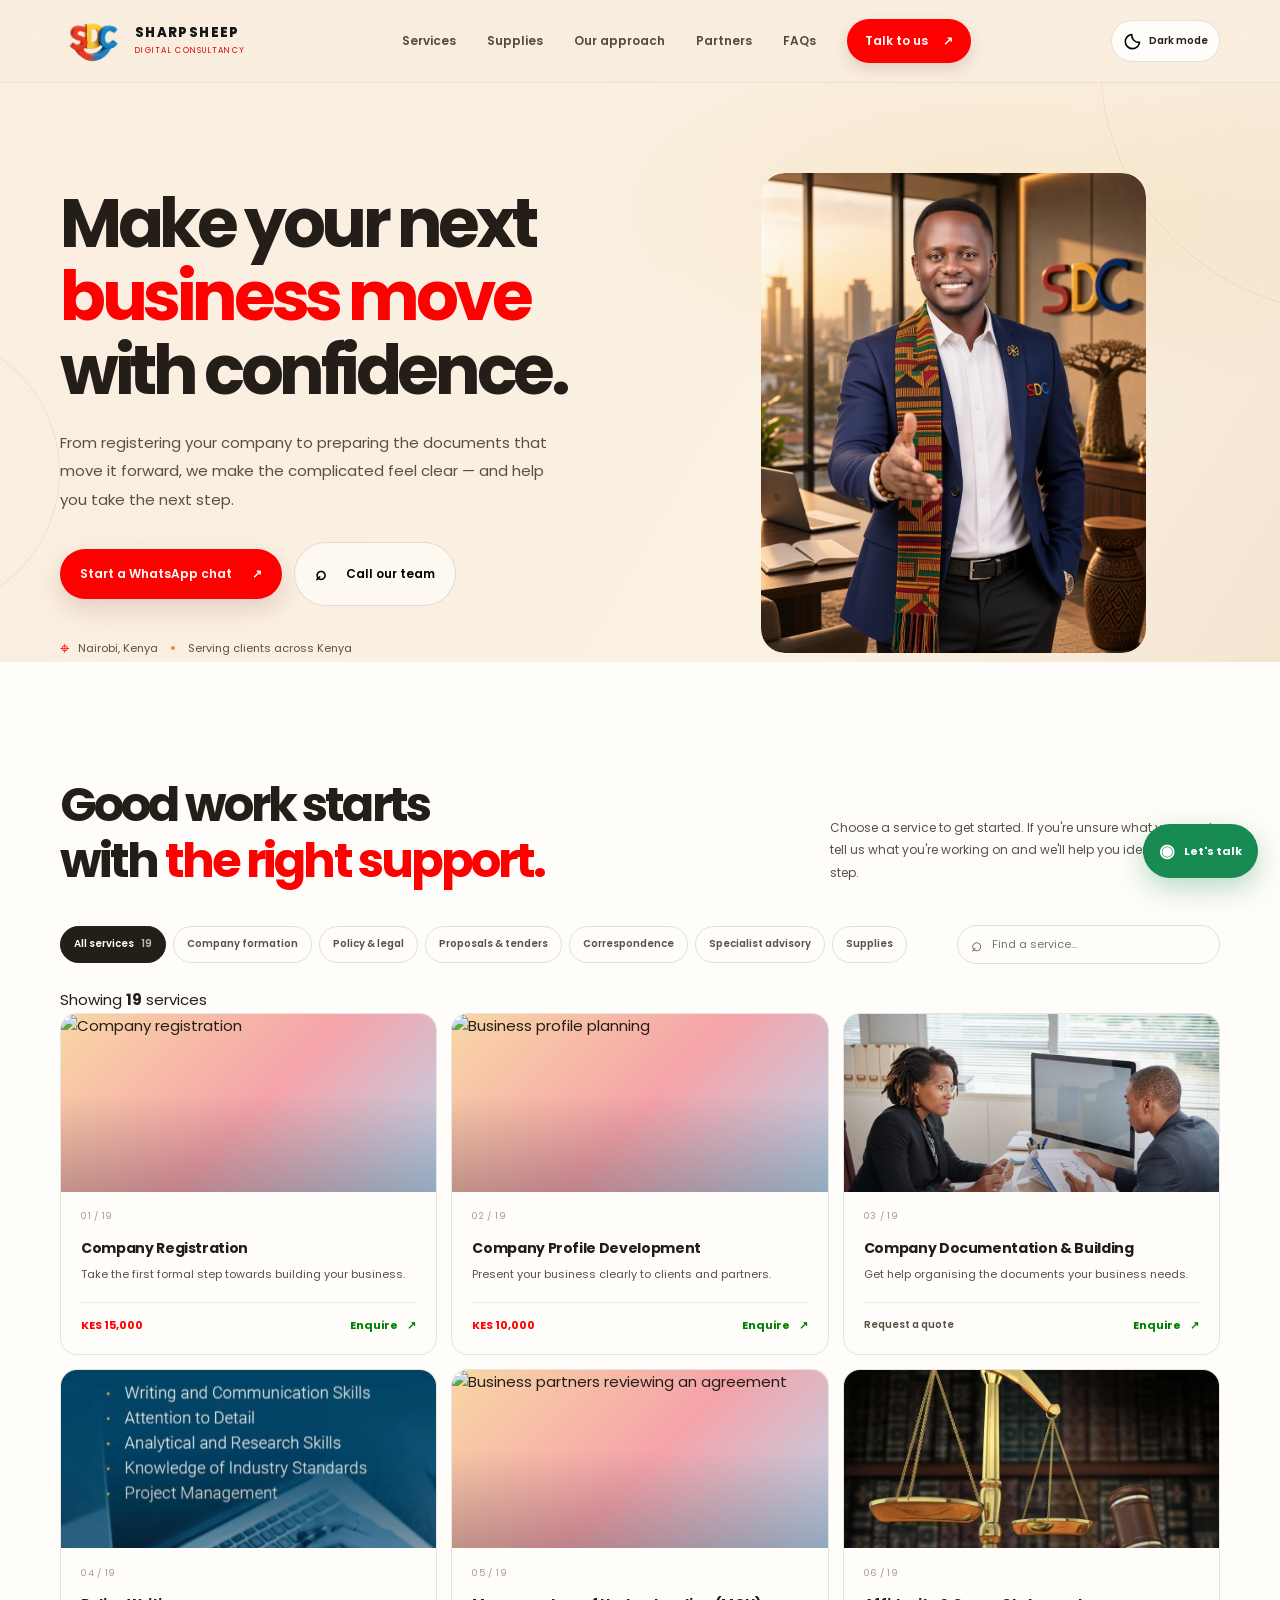
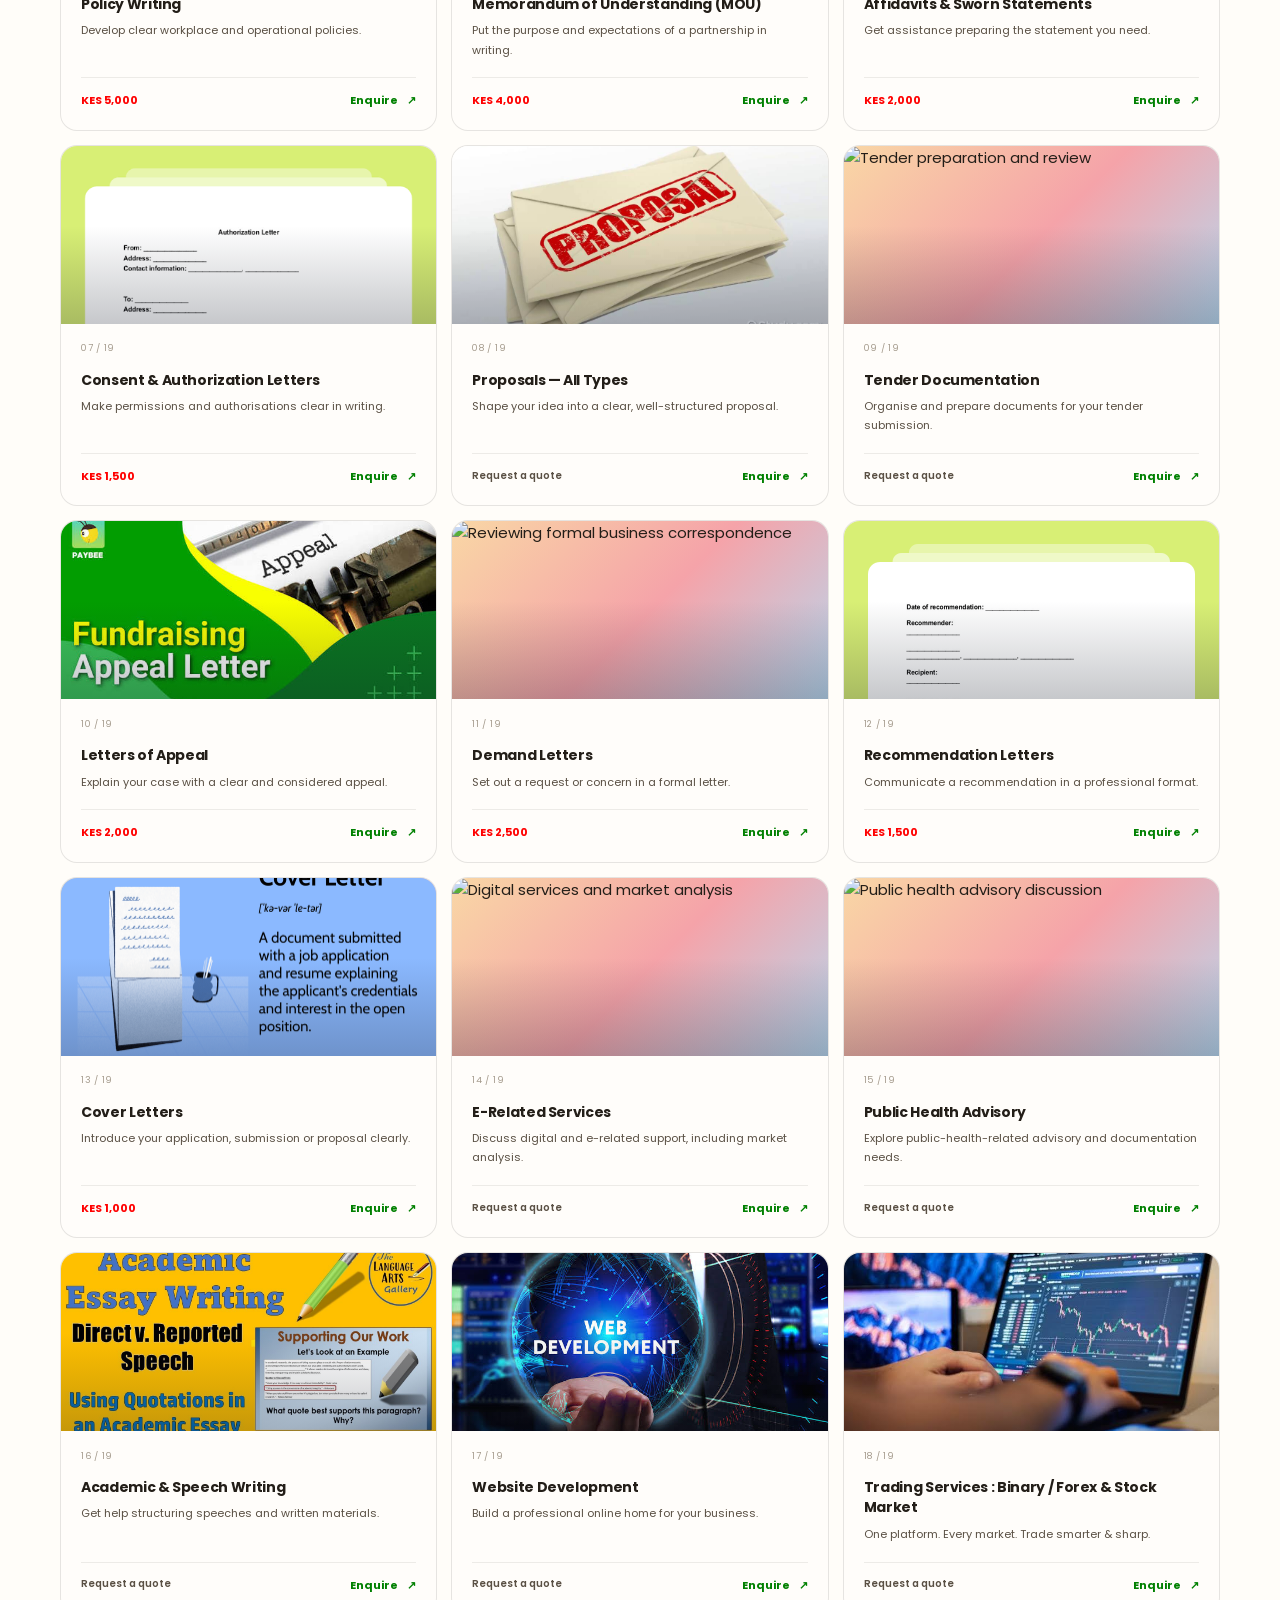
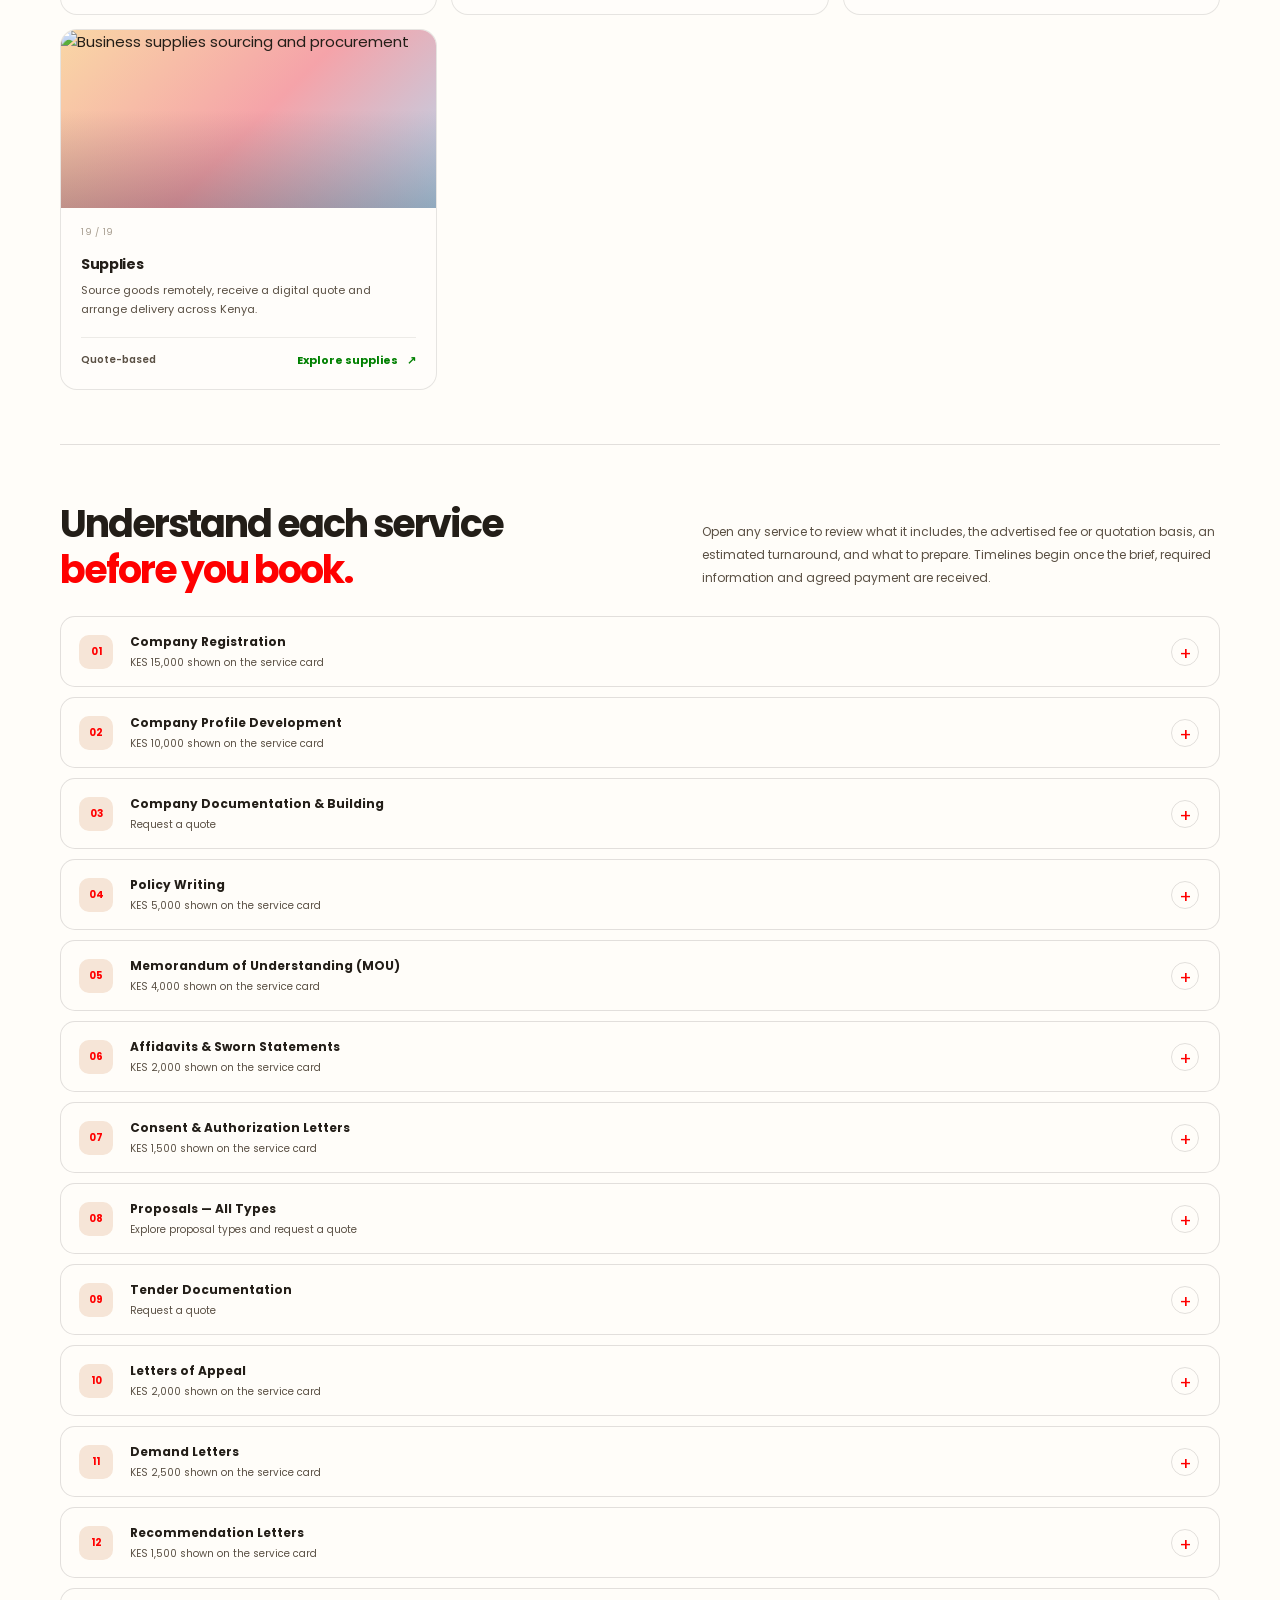
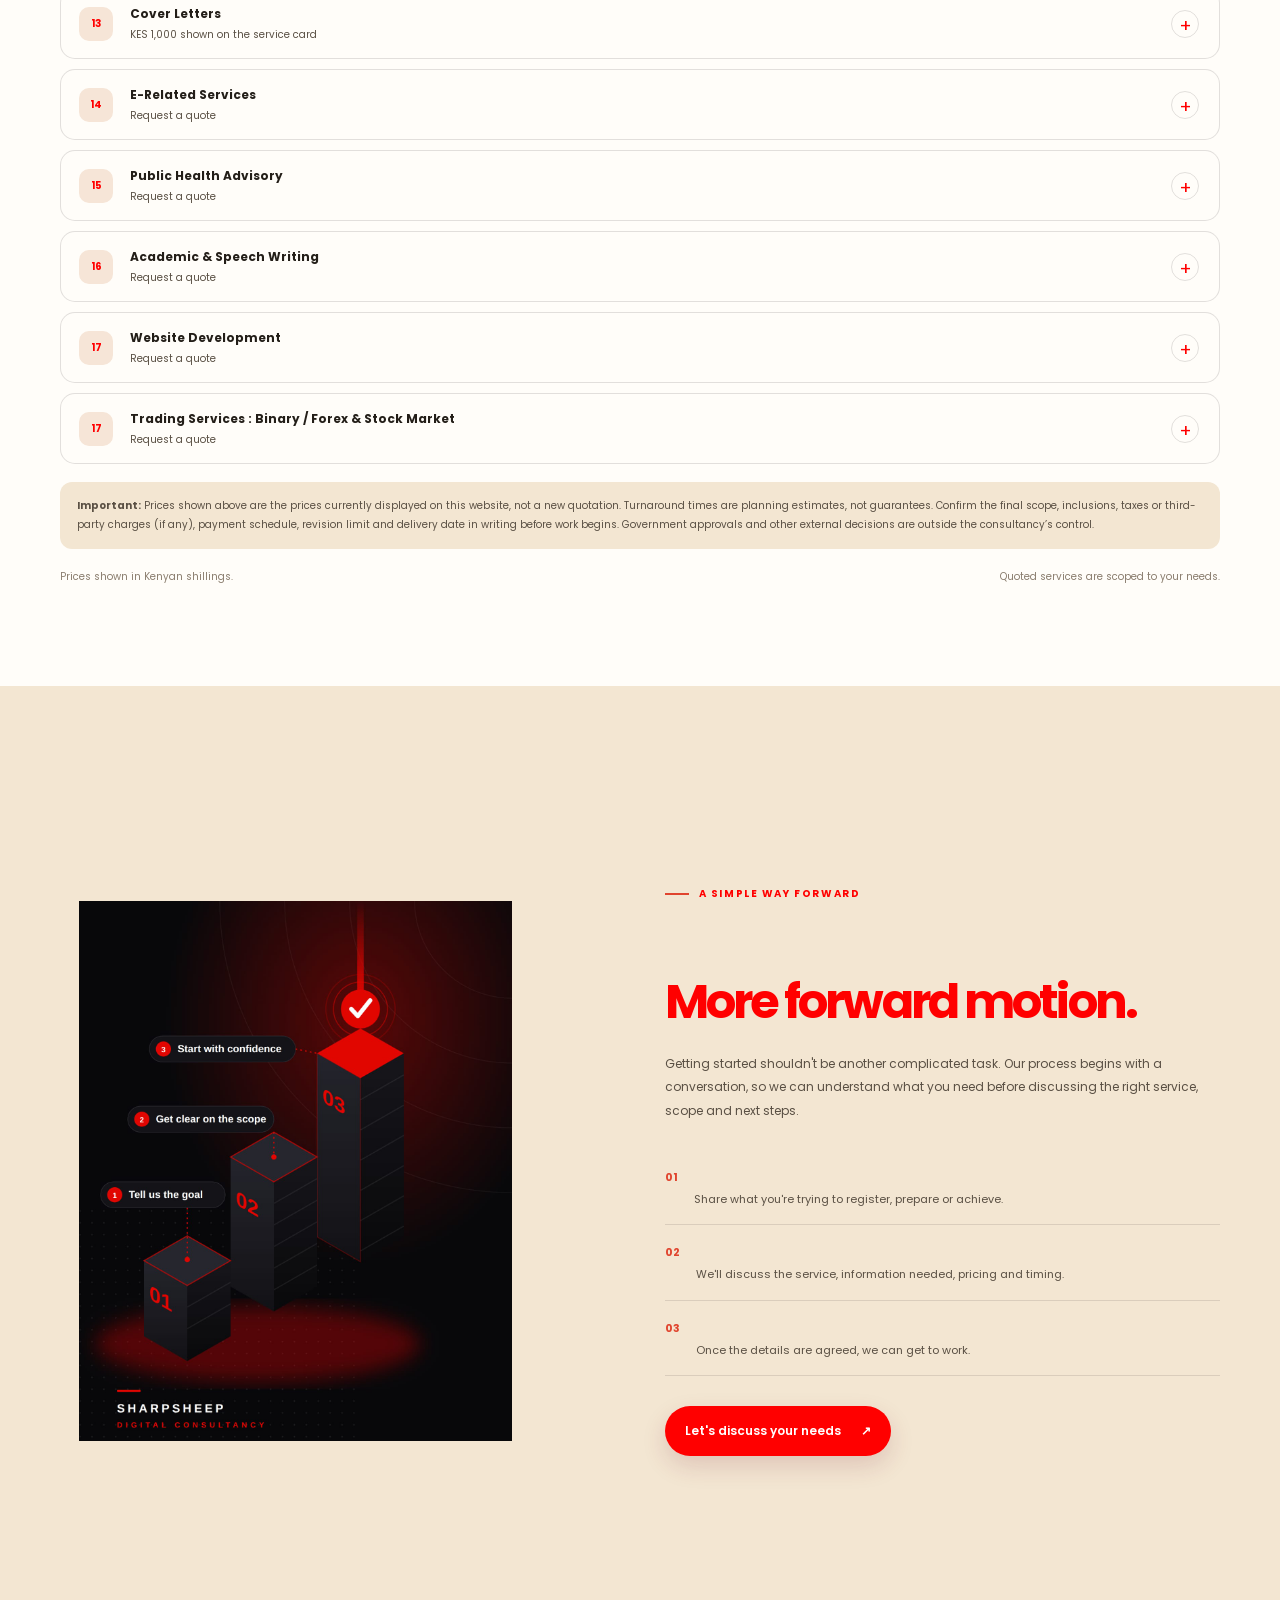
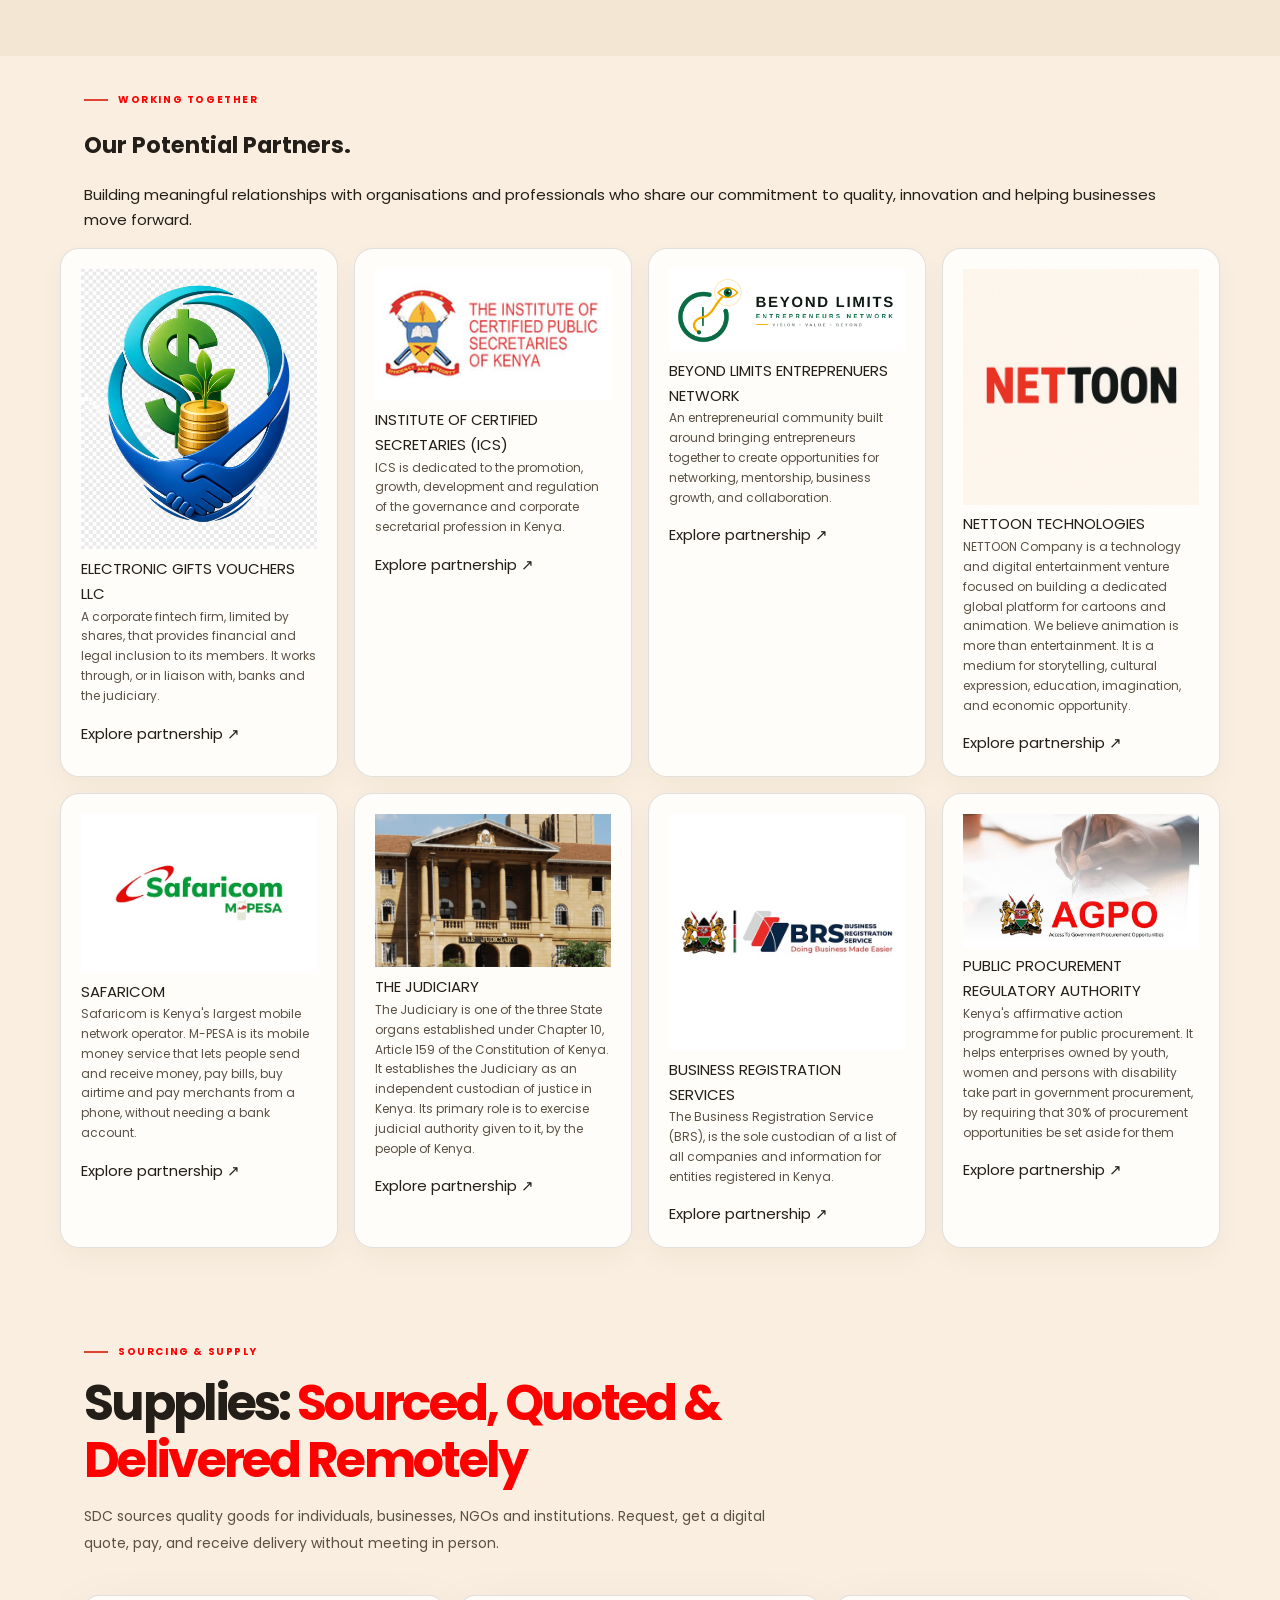
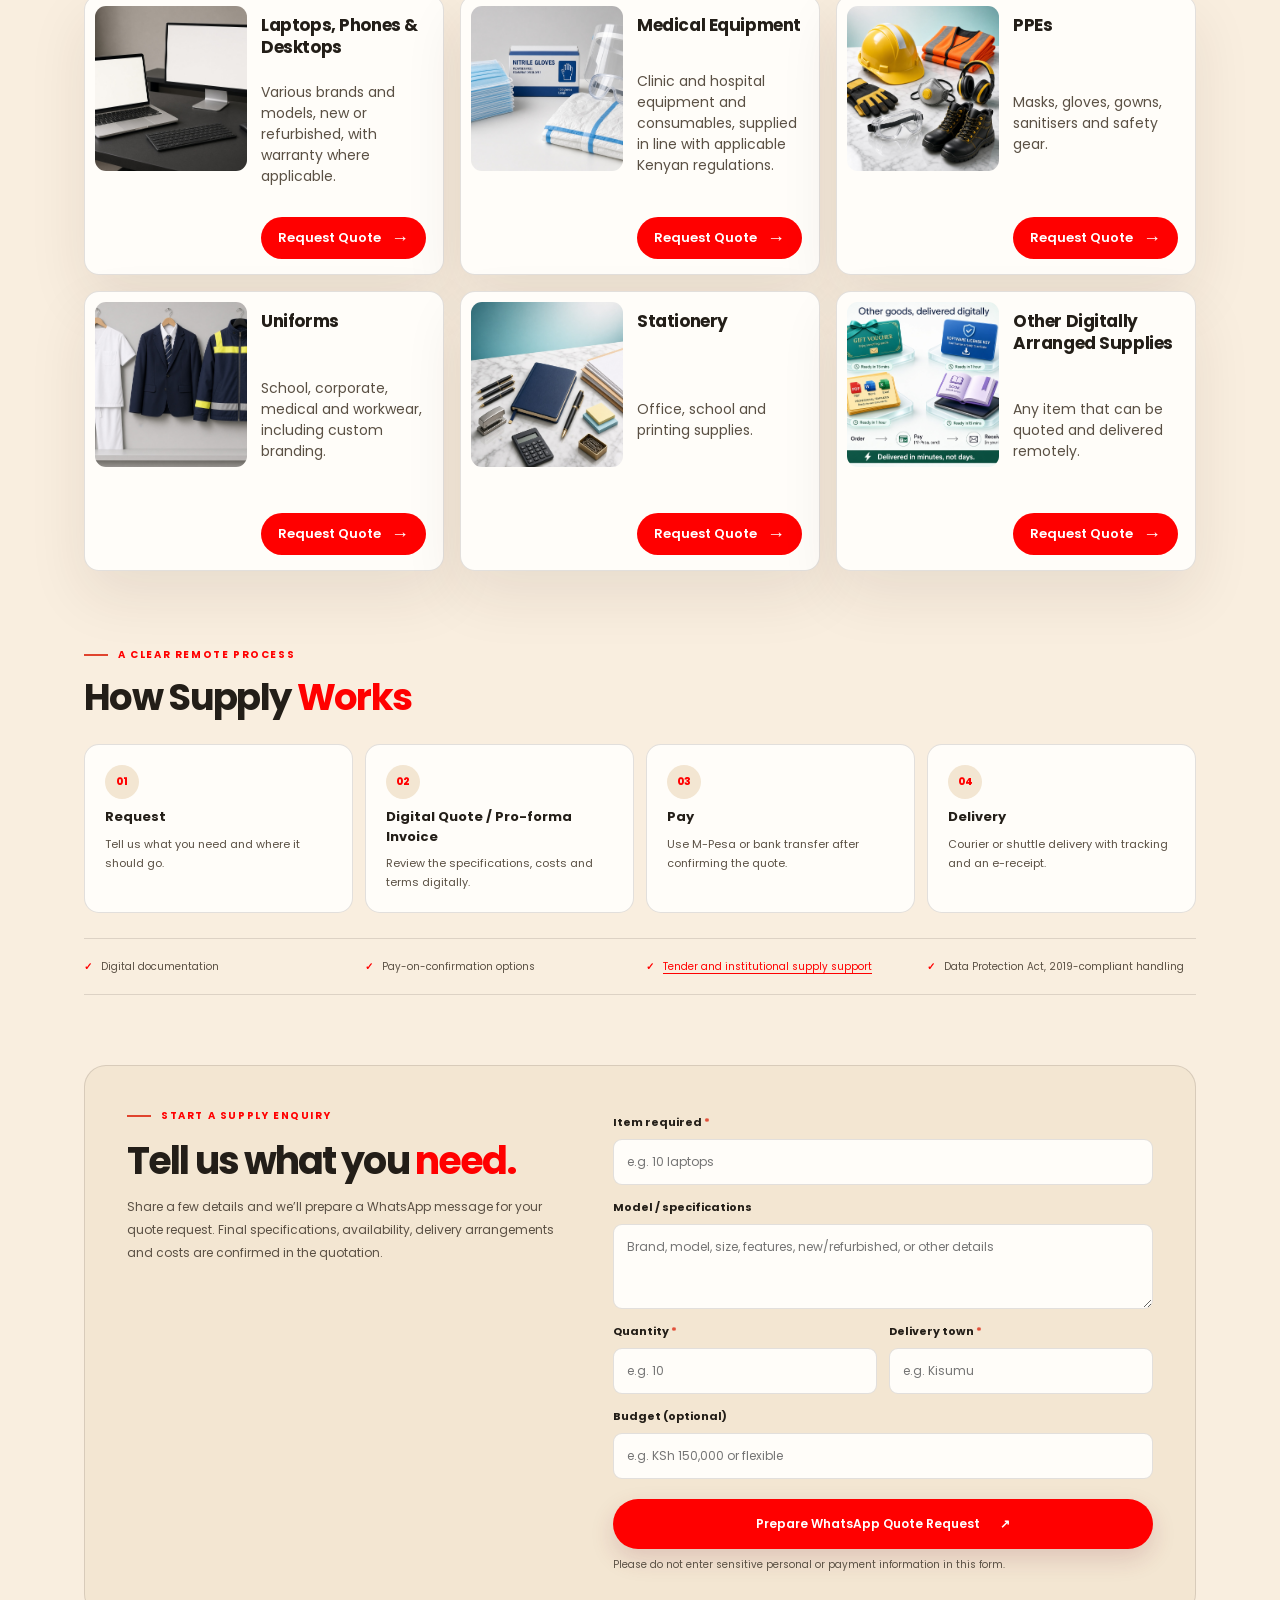
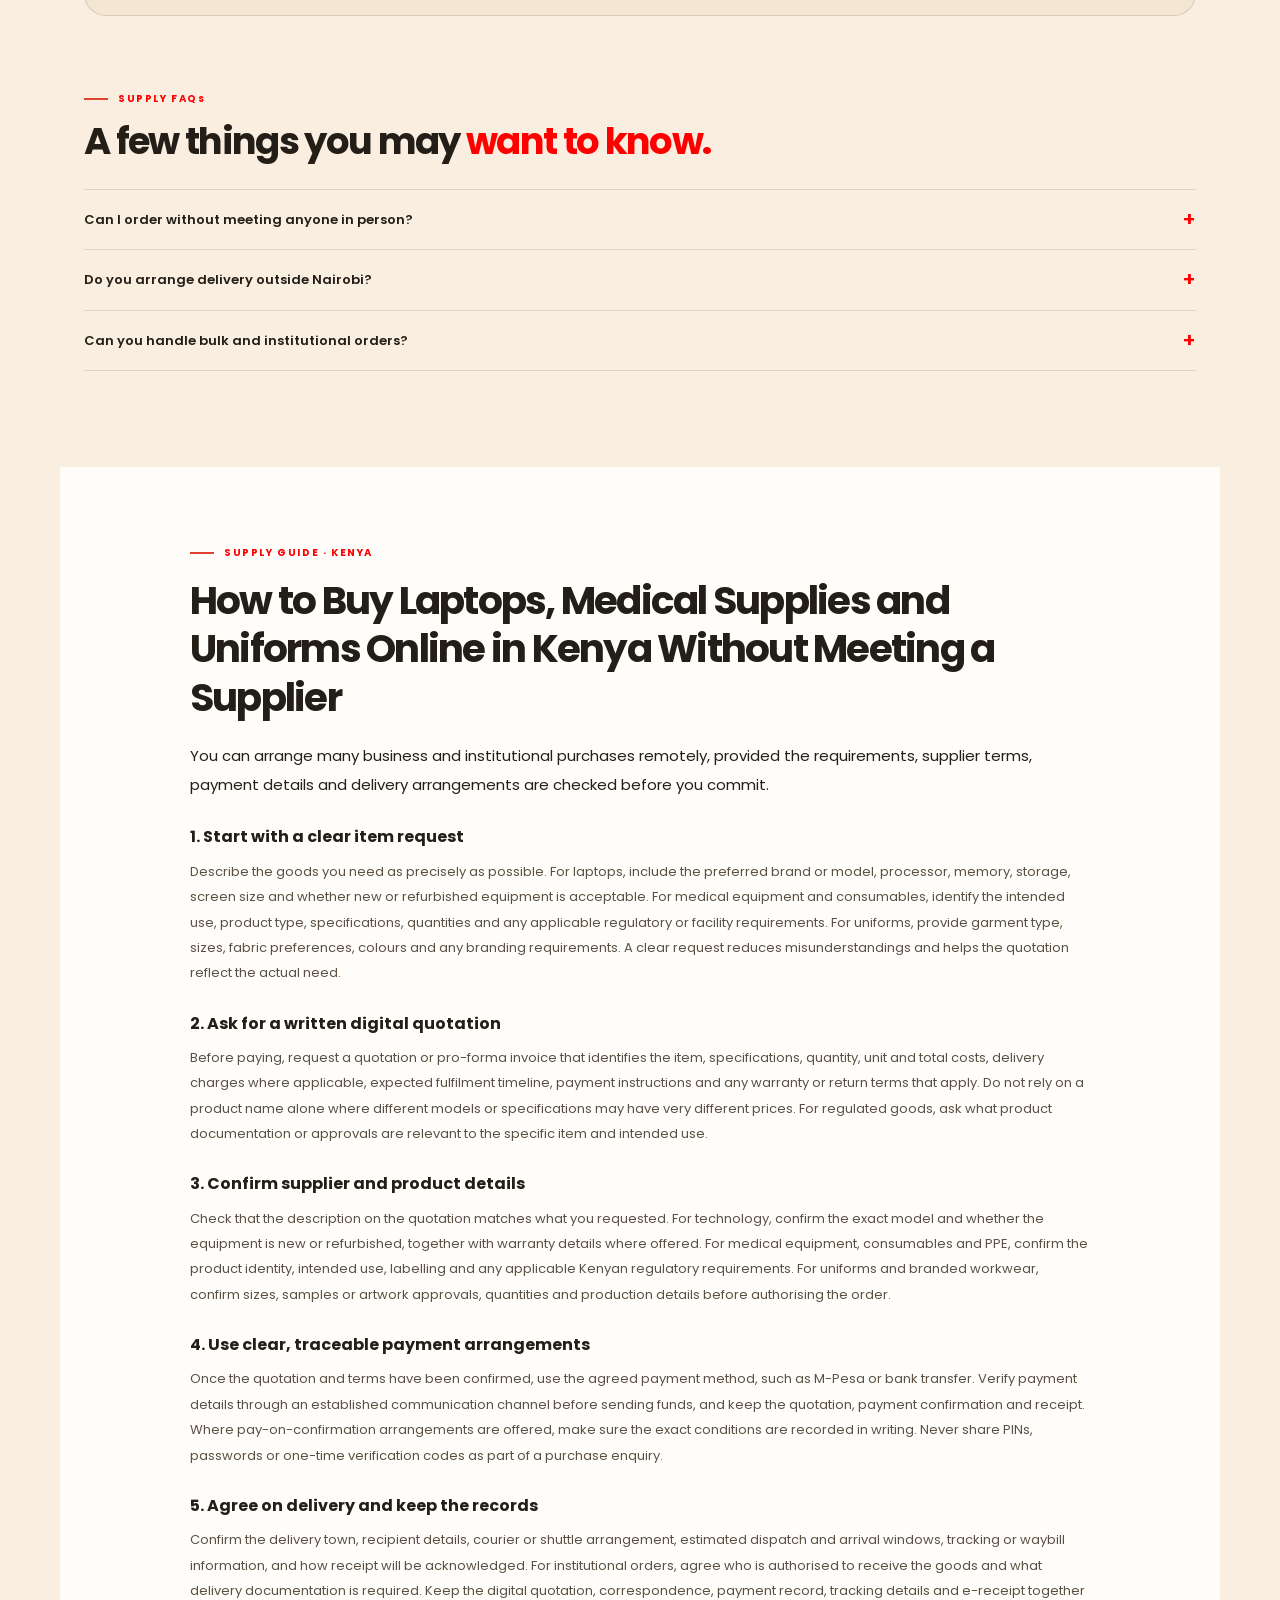
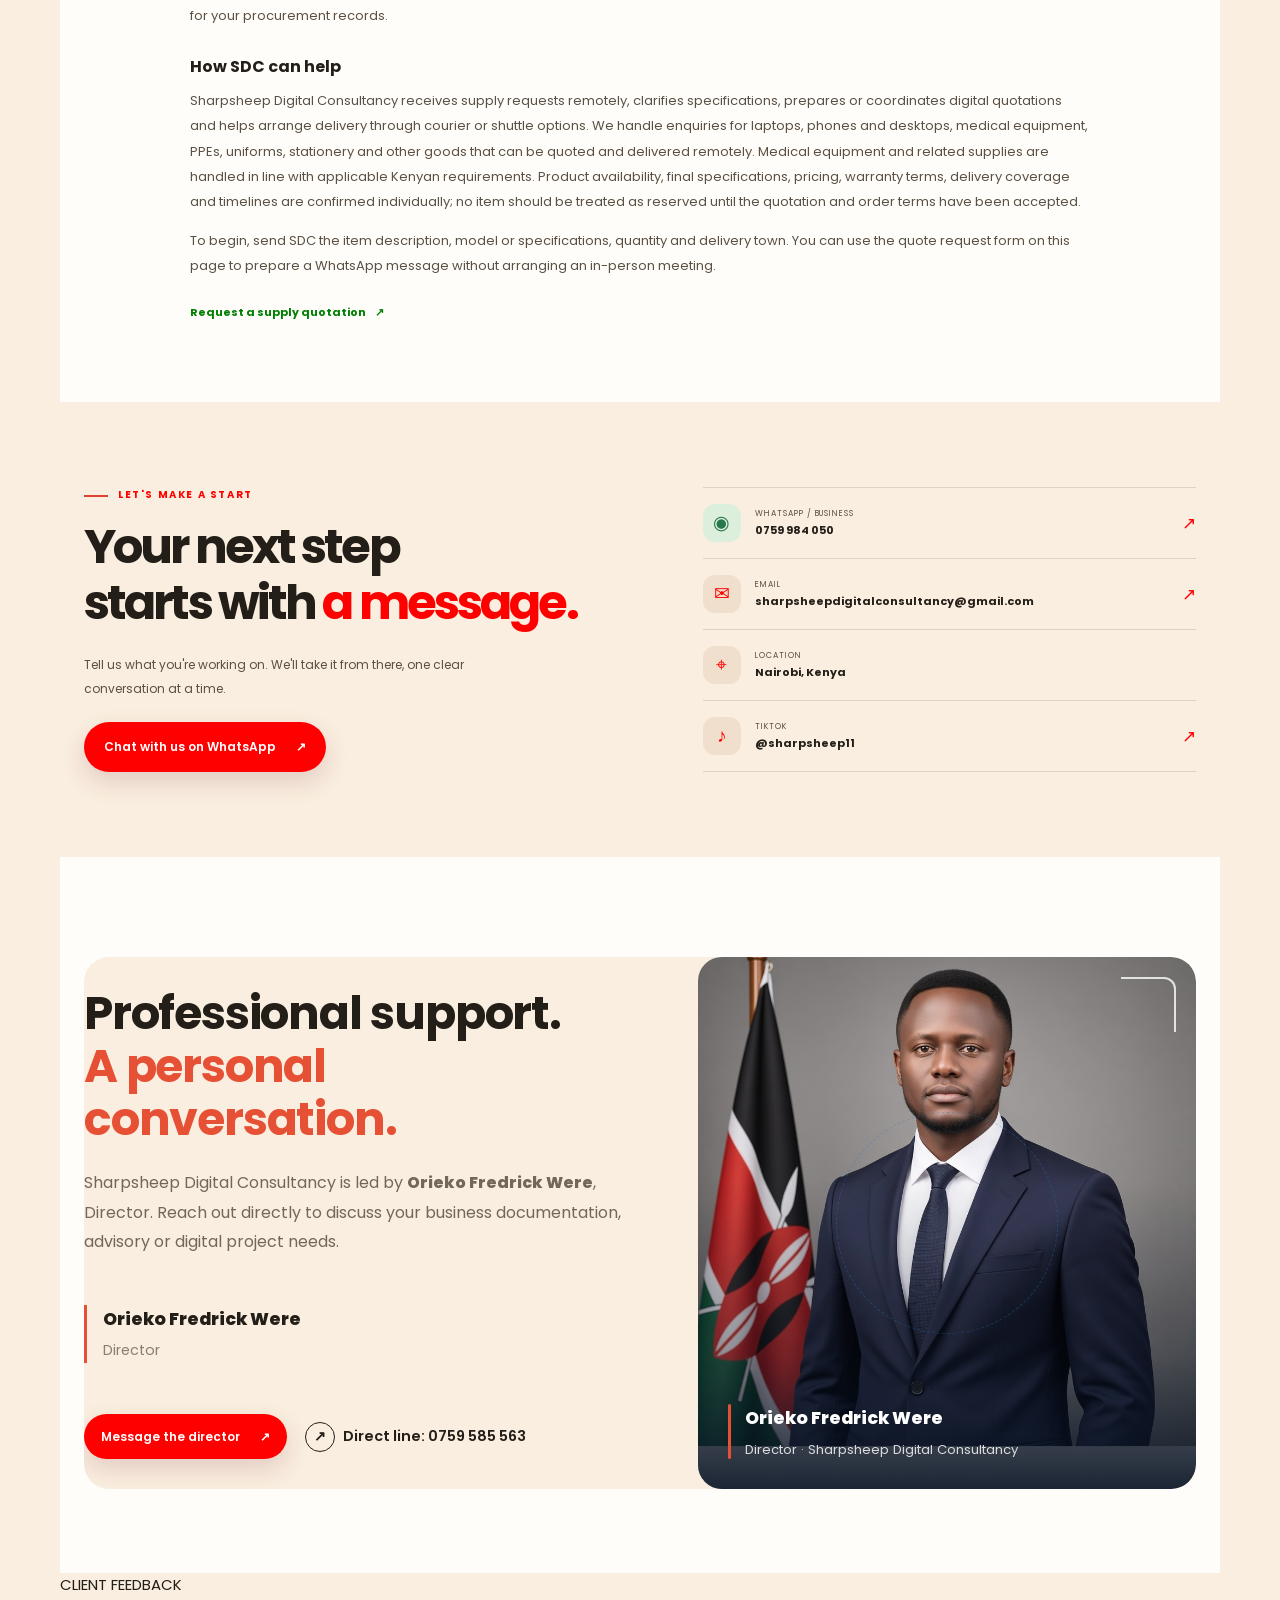
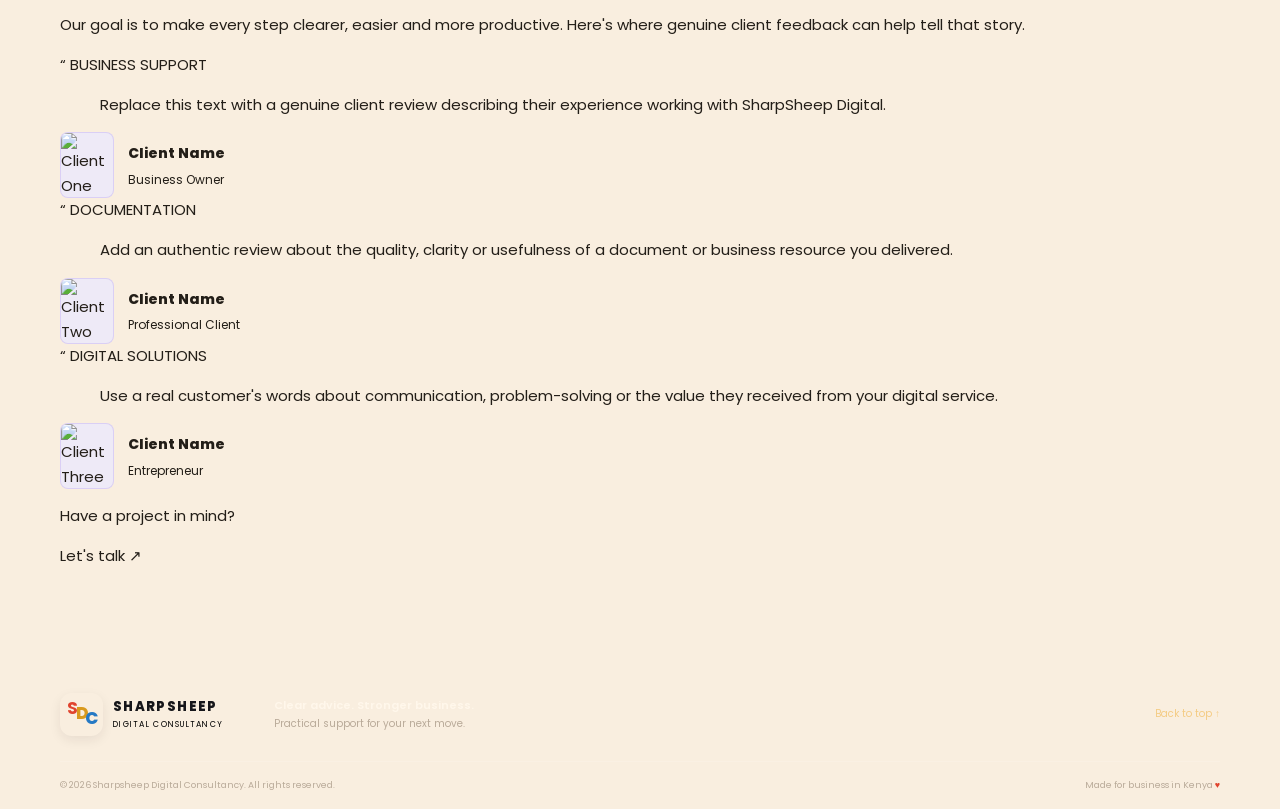
==== commit 9eb42568: "Add files via upload" ====
--- a/index.html
+++ b/index.html
@@ -4,36 +4,59 @@
         <meta charset="utf-8">
         <meta name="viewport" content="width=device-width, initial-scale=1">
         <meta name="theme-color" content="#751a34">
-        <meta name="description" content="Practical business documentation and digital services in Kenya. Sharpsheep Digital Consultancy helps businesses prepare, register, write and grow. Start with WhatsApp.">
+        <meta name="description" content="Sharpsheep Digital Consultancy sources and arranges delivery of laptops, medical equipment, PPEs, uniforms, stationery and other supplies across Kenya, alongside business documentation and digital services.">
         <meta property="og:type" content="website">
         <meta property="og:title" content="Sharpsheep Digital Consultancy | Clear advice. Stronger business.">
-        <meta property="og:description" content="Company registration, business documentation, policies, proposals, tenders and digital services in Kenya.">
+        <meta property="og:description" content="Business documentation, tender support and remotely sourced supplies including laptops, medical equipment, PPEs, uniforms and stationery across Kenya.">
         <meta property="og:url" content="https://sharpsheepdigital.co.ke/">
-        <title>Sharpsheep Digital Consultancy | Clear advice. Stronger business.</title>
+        <title>Sharpsheep Digital Consultancy | Business Services & Supplies in Kenya</title>
         <link rel="preconnect" href="https://fonts.googleapis.com">
         <link rel="preconnect" href="https://fonts.gstatic.com" crossorigin>
         <link href="https://fonts.googleapis.com/css2?family=Poppins:wght@400;500;600;700;800&display=swap" rel="stylesheet">
         <link rel="stylesheet" href="styles.css">
         <script type="application/ld+json">
-           </script>
+        {
+          "@context": "https://schema.org",
+          "@graph": [
+            {
+              "@type": "ProfessionalService",
+              "@id": "https://sharpsheepdigital.co.ke/#business",
+              "name": "Sharpsheep Digital Consultancy",
+              "url": "https://sharpsheepdigital.co.ke/",
+              "description": "Business documentation, company support, tender documentation and remotely arranged sourcing and delivery of supplies for individuals, businesses, NGOs and institutions in Kenya.",
+              "areaServed": {"@type": "Country", "name": "Kenya"},
+              "address": {"@type": "PostalAddress", "addressLocality": "Nairobi", "addressCountry": "KE"},
+              "telephone": "+254759984050",
+              "email": "sharpsheepdigitalconsultancy@gmail.com",
+              "serviceType": [
+                "Business documentation",
+                "Tender documentation",
+                "Laptops, phones and desktop sourcing",
+                "Medical equipment and consumables sourcing",
+                "Personal protective equipment sourcing",
+                "Uniform sourcing",
+                "Stationery sourcing",
+                "Remote supply coordination and delivery"
+              ],
+              "sameAs": ["https://www.tiktok.com/@sharpsheep11"]
+            },
+            {
+              "@type": "Article",
+              "@id": "https://sharpsheepdigital.co.ke/#supplies-guide",
+              "headline": "How to Buy Laptops, Medical Supplies and Uniforms Online in Kenya Without Meeting a Supplier",
+              "description": "A practical guide to requesting a quote, confirming specifications, paying remotely and arranging tracked delivery for supplies in Kenya.",
+              "mainEntityOfPage": "https://sharpsheepdigital.co.ke/#supplies-guide",
+              "author": {"@type": "Organization", "name": "Sharpsheep Digital Consultancy"},
+              "publisher": {"@id": "https://sharpsheepdigital.co.ke/#business"},
+              "inLanguage": "en-KE",
+              "about": ["Online purchasing in Kenya", "Business supplies", "Remote procurement"]
+            }
+          ]
+        }
+        </script>
         <style id="service-image-customizations">
             
         </style>
-
-<script type="application/ld+json">
-{
-    "@context": "https://schema.org",
-    "@type": "ProfessionalService",
-    "name": "Sharpsheep Digital Consultancy",
-    "telephone": "+254759984050",
-    "email": "sharpsheepdigitalconsultancy@gmail.com",
-    "areaServed": {
-        "@type": "Country",
-        "name": "Kenya"
-    }
-}
-</script>
-
     </head>
     <body>
         <a class="skip-link" href="#main">Skip to content</a>
@@ -73,6 +96,7 @@
                 </button>
                 <nav class="primary-nav" id="primary-nav" aria-label="Main navigation">
                     <a href="#services">Services</a>
+                    <a href="#supplies">Supplies</a>
                     <a href="#approach">Our approach</a>
                     <a href="#partners">Partners</a>
                     <a href="#faqs">FAQs</a>
@@ -167,13 +191,14 @@
                     <div class="service-tools">
                         <div class="filter-tabs" role="group" aria-label="Filter services">
                             <button class="filter-tab active" data-filter="all" aria-pressed="true">
-                                All services <span>17</span>
+                                All services <span>19</span>
                             </button>
                             <button class="filter-tab" data-filter="formation" aria-pressed="false">Company formation</button>
                             <button class="filter-tab" data-filter="policy" aria-pressed="false">Policy & legal</button>
                             <button class="filter-tab" data-filter="proposals" aria-pressed="false">Proposals & tenders</button>
                             <button class="filter-tab" data-filter="correspondence" aria-pressed="false">Correspondence</button>
                             <button class="filter-tab" data-filter="advisory" aria-pressed="false">Specialist advisory</button>
+                            <button class="filter-tab" data-filter="supplies" aria-pressed="false">Supplies</button>
                         </div>
                         <label class="service-search">
                             <span aria-hidden="true">⌕</span>
@@ -182,7 +207,7 @@
                     </div>
                     
 <div class="services-results" aria-live="polite" aria-atomic="true">
-    Showing <strong id="services-count">17</strong> services
+    Showing <strong id="services-count">19</strong> services
 </div>
 
                     <div class="services-grid" id="services-grid">
@@ -193,7 +218,7 @@
                             </div>
                             <div class="service-card-top">
               
-                                <span class="service-number">01 / 17</span>
+                                <span class="service-number">01 / 19</span>
                             </div>
                             <h3>Company Registration</h3>
                             <p>Take the first formal step towards building your business.</p>
@@ -211,7 +236,7 @@
                             </div>
                             <div class="service-card-top">
                            
-                                <span class="service-number">02 / 17</span>
+                                <span class="service-number">02 / 19</span>
                             </div>
                             <h3>Company Profile Development</h3>
                             <p>Present your business clearly to clients and partners.</p>
@@ -229,7 +254,7 @@
                             </div>
                             <div class="service-card-top">
                              
-                                <span class="service-number">03 / 17</span>
+                                <span class="service-number">03 / 19</span>
                             </div>
                             <h3>Company Documentation & Building</h3>
                             <p>Get help organising the documents your business needs.</p>
@@ -247,7 +272,7 @@
                             </div>
                             <div class="service-card-top">
                              
-                                <span class="service-number">04 / 17</span>
+                                <span class="service-number">04 / 19</span>
                             </div>
                             <h3>Policy Writing</h3>
                             <p>Develop clear workplace and operational policies.</p>
@@ -265,7 +290,7 @@
                             </div>
                             <div class="service-card-top">
                          
-                                <span class="service-number">05 / 17</span>
+                                <span class="service-number">05 / 19</span>
                             </div>
                             <h3>Memorandum of Understanding (MOU)</h3>
                             <p>Put the purpose and expectations of a partnership in writing.</p>
@@ -283,7 +308,7 @@
                             </div>
                             <div class="service-card-top">
                        
-                                <span class="service-number">06 / 17</span>
+                                <span class="service-number">06 / 19</span>
                             </div>
                             <h3>Affidavits & Sworn Statements</h3>
                             <p>Get assistance preparing the statement you need.</p>
@@ -301,7 +326,7 @@
                             </div>
                             <div class="service-card-top">
                               
-                                <span class="service-number">07 / 17</span>
+                                <span class="service-number">07 / 19</span>
                             </div>
                             <h3>Consent & Authorization Letters</h3>
                             <p>Make permissions and authorisations clear in writing.</p>
@@ -319,7 +344,7 @@
                             </div>
                             <div class="service-card-top">
                              
-                                <span class="service-number">08 / 17</span>
+                                <span class="service-number">08 / 19</span>
                             </div>
                             <h3>Proposals — All Types</h3>
                             <p>Shape your idea into a clear, well-structured proposal.</p>
@@ -337,7 +362,7 @@
                             </div>
                             <div class="service-card-top">
                               
-                                <span class="service-number">09 / 17</span>
+                                <span class="service-number">09 / 19</span>
                             </div>
                             <h3>Tender Documentation</h3>
                             <p>Organise and prepare documents for your tender submission.</p>
@@ -355,7 +380,7 @@
                             </div>
                             <div class="service-card-top">
                                
-                                <span class="service-number">10 / 17</span>
+                                <span class="service-number">10 / 19</span>
                             </div>
                             <h3>Letters of Appeal</h3>
                             <p>Explain your case with a clear and considered appeal.</p>
@@ -373,7 +398,7 @@
                             </div>
                             <div class="service-card-top">
                              
-                                <span class="service-number">11 / 17</span>
+                                <span class="service-number">11 / 19</span>
                             </div>
                             <h3>Demand Letters</h3>
                             <p>Set out a request or concern in a formal letter.</p>
@@ -391,7 +416,7 @@
                             </div>
                             <div class="service-card-top">
                        
-                                <span class="service-number">12 / 17</span>
+                                <span class="service-number">12 / 19</span>
                             </div>
                             <h3>Recommendation Letters</h3>
                             <p>Communicate a recommendation in a professional format.</p>
@@ -409,7 +434,7 @@
                             </div>
                             <div class="service-card-top">
                        
-                                <span class="service-number">13 / 17</span>
+                                <span class="service-number">13 / 19</span>
                             </div>
                             <h3>Cover Letters</h3>
                             <p>Introduce your application, submission or proposal clearly.</p>
@@ -427,7 +452,7 @@
                             </div>
                             <div class="service-card-top">
                            
-                                <span class="service-number">14 / 17</span>
+                                <span class="service-number">14 / 19</span>
                             </div>
                             <h3>E-Related Services</h3>
                             <p>Discuss digital and e-related support, including market analysis.</p>
@@ -445,7 +470,7 @@
                             </div>
                             <div class="service-card-top">
                            
-                                <span class="service-number">15 / 17</span>
+                                <span class="service-number">15 / 19</span>
                             </div>
                             <h3>Public Health Advisory</h3>
                             <p>Explore public-health-related advisory and documentation needs.</p>
@@ -463,7 +488,7 @@
                             </div>
                             <div class="service-card-top">
                               
-                                <span class="service-number">16 / 17</span>
+                                <span class="service-number">16 / 19</span>
                             </div>
                             <h3>Academic & Speech Writing</h3>
                             <p>Get help structuring speeches and written materials.</p>
@@ -481,7 +506,7 @@
                             </div>
                             <div class="service-card-top">
                           
-                                <span class="service-number">17 / 17</span>
+                                <span class="service-number">17 / 19</span>
                             </div>
                             <h3>Website Development</h3>
                             <p>Build a professional online home for your business.</p>
@@ -500,7 +525,7 @@
                             </div>
                             <div class="service-card-top">
                           
-                                <span class="service-number">17 / 18</span>
+                                <span class="service-number">18 / 19</span>
                             </div>
                             <h3>Trading Services : Binary / Forex & Stock Market</h3>
                             <p>One platform. Every market. Trade smarter & sharp. </p>
@@ -509,6 +534,22 @@
                                 <button class="text-link service-enquire" data-service="Website Development">
                                     Enquire <span>↗</span>
                                 </button>
+                            </div>
+                        </article>
+
+                        <article class="service-card" data-category="supplies" data-name="supplies procurement laptops phones desktops medical equipment ppe uniforms stationery">
+                            <div class="service-image supplies-service-image">
+                                <img src="https://images.unsplash.com/photo-1497366754035-f200968a6e72?auto=format&fit=crop&w=900&q=82" alt="Business supplies sourcing and procurement" loading="lazy" decoding="async">
+                                <span class="service-image-shade" aria-hidden="true"></span>
+                            </div>
+                            <div class="service-card-top">
+                                <span class="service-number">19 / 19</span>
+                            </div>
+                            <h3>Supplies</h3>
+                            <p>Source goods remotely, receive a digital quote and arrange delivery across Kenya.</p>
+                            <div class="service-bottom">
+                                <span class="price quote">Quote-based</span>
+                                <a class="text-link" href="#supplies">Explore supplies <span>↗</span></a>
                             </div>
                         </article>
 
@@ -1634,308 +1675,239 @@
 
 
 <!-- =====================================================
-     SHARPSHEEP DIGITAL STORE
+     SUPPLIES — SOURCED, QUOTED & DELIVERED REMOTELY
 ====================================================== -->
-
-<section class="ssds-section" id="ssds-store">
-    <div class="ssds-container">
-
-        <header class="ssds-header">
-            <span class="ssds-eyebrow" style="display: none;">SHARPSHEEP DIGITAL RESOURCES</span>
-            <h2 style="display: none;">Knowledge That Moves You Forward.</h2>
-            <p style="margin-left: 0px; display: none;">Practical resources to help you work smarter and grow.</p>
-        </header>
-
-        <!-- CATEGORY FILTERS -->
-        <nav class="ssds-filters" aria-label="Filter products">
-            <button class="ssds-filter ssds-filter-active" data-ssds-category="all" aria-pressed="true">All Resources</button>
-            <button class="ssds-filter" data-ssds-category="ebooks" aria-pressed="false">Ebooks &amp; Guides</button>
-            <button class="ssds-filter" data-ssds-category="business" aria-pressed="false">Business Documents</button>
-            <button class="ssds-filter" data-ssds-category="templates" aria-pressed="false">Policies &amp; Templates</button>
-            <button class="ssds-filter" data-ssds-category="proposals" aria-pressed="false">Proposals &amp; Tenders</button>
-        </nav>
-
-        <!-- CART SUMMARY -->
-        <div class="ssds-cart-bar">
-            <div>
-                <span class="ssds-cart-label">YOUR SHOPPING CART</span>
-                <p><strong id="ssds-cart-count">0</strong> item(s) in your cart</p>
-            </div>
-            <button type="button" class="ssds-primary-btn" id="ssds-open-cart">
-                View Cart <span>→</span>
+<section class="sdc-supplies section" id="supplies" aria-labelledby="supplies-title">
+  <div class="container">
+    <div class="sdc-supplies-heading">
+      <div class="eyebrow"><span class="eyebrow-line"></span> SOURCING & SUPPLY</div>
+      <h2 id="supplies-title">Supplies: <span>Sourced, Quoted & Delivered Remotely</span></h2>
+      <p>SDC sources quality goods for individuals, businesses, NGOs and institutions. Request, get a digital quote, pay, and receive delivery without meeting in person.</p>
+    </div>
+<div class="sdc-supplies-grid">
+
+    <!-- LAPTOPS, PHONES & DESKTOPS -->
+    <article class="sdc-supply-card">
+        <div class="sdc-supply-image">
+            <img src="laptop.jpg"
+                 alt="Laptop and smartphone mockup"
+                 loading="lazy">
+        </div>
+
+        <div class="sdc-supply-content">
+            <h3>Laptops, Phones & Desktops</h3>
+            <p>
+                Various brands and models, new or refurbished,
+                with warranty where applicable.
+            </p>
+            <button class="sdc-request-quote"
+                    data-supply-category="Laptops, Phones & Desktops">
+                Request Quote <span>→</span>
             </button>
         </div>
-
-       
-<!-- PRODUCTS -->
-<div class="ssds-grid" id="ssds-product-grid">
-
-    <!-- PRODUCT 1: AI EBOOK -->
-    <article class="ssds-card"
-        data-category="ebooks"
-        data-id="ai-command"
-        data-price="800"
-        data-name="The Thought of How to Command AI"
-        data-description="Learn to give AI clearer instructions and use it effectively for business, research, learning and everyday work.">
-
-        <!-- Product Mockup Image -->
-        <div class="ssds-product-image">
-            <img
-                src="The Thought of How to Command AI.jpg"
-                alt="The Thought of How to Command AI ebook mockup"
-                loading="lazy">
-        </div>
-
-        <div class="ssds-card-body">
-            <span class="ssds-tag">EBOOK &amp; GUIDE</span>
-
-            <h3>The Thought of How to Command AI</h3>
-
-            <p>Make AI a more useful tool for your work and ideas.</p>
-
-            <div class="ssds-card-bottom">
-                <strong>KES 800</strong>
-
-                <div class="ssds-actions">
-                    <button type="button" class="ssds-view-btn">
-                        View
-                    </button>
-
-                    <button type="button" class="ssds-add-btn">
-                        Add to Cart
-                    </button>
-                </div>
-            </div>
-        </div>
     </article>
 
 
-    <!-- PRODUCT 2: COMPANY PROFILE -->
-    <article class="ssds-card"
-        data-category="business"
-        data-id="company-profile"
-        data-price="500"
-        data-name="Company Profile Template"
-        data-description="A reusable company profile template to help present your organisation, services, experience and contact information professionally.">
-
-        <!-- Product Mockup Image -->
-        <div class="ssds-product-image">
-            <img
-                src="images/company-profile-mockup.png"
-                alt="Company Profile Template document mockup"
-                loading="lazy">
-        </div>
-
-        <div class="ssds-card-body">
-            <span class="ssds-tag">BUSINESS DOCUMENT</span>
-
-            <h3>Company Profile Template</h3>
-
-            <p>Present your business clearly and professionally.</p>
-
-            <div class="ssds-card-bottom">
-                <strong>KES 500</strong>
-
-                <div class="ssds-actions">
-                    <button type="button" class="ssds-view-btn">
-                        View
-                    </button>
-
-                    <button type="button" class="ssds-add-btn">
-                        Add to Cart
-                    </button>
-                </div>
-            </div>
+    <!-- MEDICAL EQUIPMENT -->
+    <article class="sdc-supply-card">
+        <div class="sdc-supply-image">
+            <img src="medical.jpeg"
+                 alt="Medical equipment mockup"
+                 loading="lazy">
+        </div>
+
+        <div class="sdc-supply-content">
+            <h3>Medical Equipment</h3>
+            <p>
+                Clinic and hospital equipment and consumables,
+                supplied in line with applicable Kenyan regulations.
+            </p>
+            <button class="sdc-request-quote"
+                    data-supply-category="Medical Equipment">
+                Request Quote <span>→</span>
+            </button>
         </div>
     </article>
 
 
-    <!-- PRODUCT 3: HR POLICY -->
-    <article class="ssds-card"
-        data-category="templates"
-        data-id="hr-policy"
-        data-price="600"
-        data-name="Human Resource Policy Template"
-        data-description="A starting-point HR policy document covering common workplace procedures. Adapt it to your organisation and applicable employment laws.">
-
-        <!-- Product Mockup Image -->
-        <div class="ssds-product-image">
-            <img
-                src="images/hr-policy-mockup.png"
-                alt="Human Resource Policy Template booklet mockup"
-                loading="lazy">
-        </div>
-
-        <div class="ssds-card-body">
-            <span class="ssds-tag">POLICY &amp; TEMPLATE</span>
-
-            <h3>Human Resource Policy Template</h3>
-
-            <p>A practical starting point for workplace policies.</p>
-
-            <div class="ssds-card-bottom">
-                <strong>KES 600</strong>
-
-                <div class="ssds-actions">
-                    <button type="button" class="ssds-view-btn">
-                        View
-                    </button>
-
-                    <button type="button" class="ssds-add-btn">
-                        Add to Cart
-                    </button>
-                </div>
-            </div>
+    <!-- PPEs -->
+    <article class="sdc-supply-card">
+        <div class="sdc-supply-image">
+            <img src="pp.jpeg"
+                 alt="Personal protective equipment mockup"
+                 loading="lazy">
+        </div>
+
+        <div class="sdc-supply-content">
+            <h3>PPEs</h3>
+            <p>
+                Masks, gloves, gowns, sanitisers and safety gear.
+            </p>
+            <button class="sdc-request-quote"
+                    data-supply-category="PPEs">
+                Request Quote <span>→</span>
+            </button>
         </div>
     </article>
 
 
-    <!-- PRODUCT 4: PROJECT PROPOSAL -->
-    <article class="ssds-card"
-        data-category="proposals"
-        data-id="project-proposal"
-        data-price="700"
-        data-name="Project Proposal Template"
-        data-description="Organise project objectives, activities, timelines, budgets and expected outcomes in a structured proposal document.">
-
-        <!-- Product Mockup Image -->
-        <div class="ssds-product-image">
-            <img
-                src="images/project-proposal-mockup.png"
-                alt="Project Proposal Template report mockup"
-                loading="lazy">
-        </div>
-
-        <div class="ssds-card-body">
-            <span class="ssds-tag">PROPOSAL &amp; TENDER</span>
-
-            <h3>Project Proposal Template</h3>
-
-            <p>Structure your next project proposal with confidence.</p>
-
-            <div class="ssds-card-bottom">
-                <strong>KES 700</strong>
-
-                <div class="ssds-actions">
-                    <button type="button" class="ssds-view-btn">
-                        View
-                    </button>
-
-                    <button type="button" class="ssds-add-btn">
-                        Add to Cart
-                    </button>
-                </div>
-            </div>
+    <!-- UNIFORMS -->
+    <article class="sdc-supply-card">
+        <div class="sdc-supply-image">
+            <img src="protective.jpeg"
+                 alt="Corporate and work uniform mockup"
+                 loading="lazy">
+        </div>
+
+        <div class="sdc-supply-content">
+            <h3>Uniforms</h3>
+            <p>
+                School, corporate, medical and workwear,
+                including custom branding.
+            </p>
+            <button class="sdc-request-quote"
+                    data-supply-category="Uniforms">
+                Request Quote <span>→</span>
+            </button>
         </div>
     </article>
 
+
+    <!-- STATIONERY -->
+    <article class="sdc-supply-card">
+        <div class="sdc-supply-image">
+            <img src="stationary.jpeg"
+                 alt="Office and school stationery mockup"
+                 loading="lazy">
+        </div>
+
+        <div class="sdc-supply-content">
+            <h3>Stationery</h3>
+            <p>
+                Office, school and printing supplies.
+            </p>
+            <button class="sdc-request-quote"
+                    data-supply-category="Stationery">
+                Request Quote <span>→</span>
+            </button>
+        </div>
+    </article>
+
+
+    <!-- OTHER SUPPLIES -->
+    <article class="sdc-supply-card">
+        <div class="sdc-supply-image">
+            <img src="digital.jpeg"
+                 alt="Packaged goods and delivery boxes mockup"
+                 loading="lazy">
+        </div>
+
+        <div class="sdc-supply-content">
+            <h3>Other Digitally Arranged Supplies</h3>
+            <p>
+                Any item that can be quoted and delivered remotely.
+            </p>
+            <button class="sdc-request-quote"
+                    data-supply-category="Other Digitally Arranged Supplies">
+                Request Quote <span>→</span>
+            </button>
+        </div>
+    </article>
+
 </div>
 
-
-        </div>
-
-        <p class="ssds-empty" id="ssds-empty" hidden>
-            No products found in this category.
-        </p>
-
-        <footer class="ssds-footer" style="display: none;">
-            Practical resources. Smarter work. Better possibilities.
-        </footer>
-
+    <div class="sdc-supply-process" aria-labelledby="sdc-supply-process-title">
+      <div class="sdc-supply-subheading">
+        <div class="eyebrow"><span class="eyebrow-line"></span> A CLEAR REMOTE PROCESS</div>
+        <h3 id="sdc-supply-process-title">How Supply <span>Works</span></h3>
+      </div>
+      <ol class="sdc-process-steps">
+        <li><span class="sdc-step-number">01</span><strong>Request</strong><small>Tell us what you need and where it should go.</small></li>
+        <li><span class="sdc-step-number">02</span><strong>Digital Quote / Pro-forma Invoice</strong><small>Review the specifications, costs and terms digitally.</small></li>
+        <li><span class="sdc-step-number">03</span><strong>Pay</strong><small>Use M-Pesa or bank transfer after confirming the quote.</small></li>
+        <li><span class="sdc-step-number">04</span><strong>Delivery</strong><small>Courier or shuttle delivery with tracking and an e-receipt.</small></li>
+      </ol>
     </div>
+
+    <div class="sdc-supply-trust" aria-label="Supply service information">
+      <div><span aria-hidden="true">✓</span> Digital documentation</div>
+      <div><span aria-hidden="true">✓</span> Pay-on-confirmation options</div>
+      <div><span aria-hidden="true">✓</span> <a href="#service-detail-09">Tender and institutional supply support</a></div>
+      <div><span aria-hidden="true">✓</span> Data Protection Act, 2019-compliant handling</div>
+    </div>
+
+    <div class="sdc-quote-panel" id="sdc-quote-request">
+      <div class="sdc-quote-copy">
+        <div class="eyebrow"><span class="eyebrow-line"></span> START A SUPPLY ENQUIRY</div>
+        <h3>Tell us what you <span>need.</span></h3>
+        <p>Share a few details and we’ll prepare a WhatsApp message for your quote request. Final specifications, availability, delivery arrangements and costs are confirmed in the quotation.</p>
+      </div>
+      <form class="sdc-quote-form" id="sdc-quote-form">
+        <label for="sdc-quote-item">Item required <span>*</span></label>
+        <input id="sdc-quote-item" name="item" type="text" placeholder="e.g. 10 laptops" required maxlength="160">
+
+        <label for="sdc-quote-spec">Model / specifications</label>
+        <textarea id="sdc-quote-spec" name="specifications" rows="3" placeholder="Brand, model, size, features, new/refurbished, or other details" maxlength="600"></textarea>
+
+        <div class="sdc-form-row">
+          <div>
+            <label for="sdc-quote-quantity">Quantity <span>*</span></label>
+            <input id="sdc-quote-quantity" name="quantity" type="number" min="1" step="1" placeholder="e.g. 10" required>
+          </div>
+          <div>
+            <label for="sdc-quote-town">Delivery town <span>*</span></label>
+            <input id="sdc-quote-town" name="town" type="text" placeholder="e.g. Kisumu" required maxlength="100">
+          </div>
+        </div>
+
+        <label for="sdc-quote-budget">Budget (optional)</label>
+        <input id="sdc-quote-budget" name="budget" type="text" placeholder="e.g. KSh 150,000 or flexible" maxlength="100">
+
+        <button class="button button-primary" type="submit">Prepare WhatsApp Quote Request <span>↗</span></button>
+        <small class="sdc-form-privacy">Please do not enter sensitive personal or payment information in this form.</small>
+      </form>
+    </div>
+
+    <section class="sdc-supply-faq" id="faqs" aria-labelledby="sdc-supply-faq-title">
+      <div class="sdc-supply-subheading">
+        <div class="eyebrow"><span class="eyebrow-line"></span> SUPPLY FAQs</div>
+        <h3 id="sdc-supply-faq-title">A few things you may <span>want to know.</span></h3>
+      </div>
+      <div class="sdc-faq-list">
+        <details class="sdc-faq-item"><summary>Can I order without meeting anyone in person?<span>+</span></summary><p>Yes. The supply process can be handled remotely through WhatsApp, digital quotations or pro-forma invoices, agreed payment arrangements and delivery coordination. A physical meeting is not required to begin an enquiry.</p></details>
+        <details class="sdc-faq-item"><summary>Do you arrange delivery outside Nairobi?<span>+</span></summary><p>SDC accepts supply enquiries from across Kenya. Courier or shuttle options, destination coverage, delivery timing, tracking and any delivery charges are confirmed for your town in the quotation.</p></details>
+        <details class="sdc-faq-item"><summary>Can you handle bulk and institutional orders?<span>+</span></summary><p>Yes. Businesses, NGOs, schools, healthcare facilities and other institutions can request quotations for bulk requirements. Share your item list, specifications, quantities and delivery location so the request can be assessed.</p></details>
+      </div>
+    </section>
+  </div>
 </section>
 
-<!-- =====================================================
-     MODAL 1: PRODUCT DETAILS
-====================================================== -->
-
-<div class="ssds-overlay" id="ssds-product-overlay" hidden>
-    <section class="ssds-modal" role="dialog" aria-modal="true"
-        aria-labelledby="ssds-modal-title">
-
-        <button type="button" class="ssds-icon-btn"
-            data-ssds-close="product" aria-label="Close product details">&times;</button>
-
-        <span class="ssds-eyebrow" id="ssds-modal-category">PRODUCT DETAILS</span>
-        <h2 id="ssds-modal-title">Product name</h2>
-        <p id="ssds-modal-description"></p>
-        <strong class="ssds-modal-price" id="ssds-modal-price"></strong>
-
-        <button type="button" class="ssds-primary-btn ssds-modal-add"
-            id="ssds-modal-add">Add to Cart</button>
-    </section>
-</div>
-
-<!-- =====================================================
-     MODAL 2: ADDED TO CART CONFIRMATION
-====================================================== -->
-
-<div class="ssds-overlay" id="ssds-added-overlay" hidden>
-    <section class="ssds-modal ssds-confirm-modal" role="dialog"
-        aria-modal="true" aria-labelledby="ssds-added-title">
-
-        <button type="button" class="ssds-icon-btn"
-            data-ssds-close="added" aria-label="Close confirmation">&times;</button>
-
-        <div class="ssds-success-icon" aria-hidden="true">✓</div>
-        <span class="ssds-eyebrow">CART UPDATED</span>
-        <h2 id="ssds-added-title">Added to your cart!</h2>
-        <p id="ssds-added-description"></p>
-        <strong class="ssds-modal-price" id="ssds-added-price"></strong>
-
-        <div class="ssds-modal-actions">
-<button type="button"
-    class="ssds-primary-btn ssds-cart-continue"
-    onclick="ssdsSendCartToWhatsApp()">
-    Continue Shopping
-</button>
-            <button type="button" class="ssds-primary-btn"
-                id="ssds-added-view-cart">View Cart</button>
-        </div>
-    </section>
-</div>
-
-<!-- =====================================================
-     MODAL 3: SHOPPING CART
-====================================================== -->
-
-<div class="ssds-overlay" id="ssds-cart-overlay" hidden>
-    <section class="ssds-modal ssds-cart-modal" role="dialog"
-        aria-modal="true" aria-labelledby="ssds-cart-heading">
-
-        <button type="button" class="ssds-icon-btn"
-            data-ssds-close="cart" aria-label="Close shopping cart">&times;</button>
-
-        <span class="ssds-eyebrow">YOUR SELECTION</span>
-        <h2 id="ssds-cart-heading">Shopping Cart</h2>
-
-        <div id="ssds-cart-items" aria-live="polite"></div>
-
-        <div class="ssds-cart-total">
-            <span>Subtotal</span>
-            <strong id="ssds-cart-subtotal">KES 0</strong>
-        </div>
-
-        <p class="ssds-checkout-note">
-            This demo stores cart selections in your browser.
-            Online payments and digital delivery are not connected yet.
-        </p>
-
-<button type="button"
-    class="ssds-primary-btn ssds-cart-continue"
-    onclick="ssdsSendCartToWhatsApp()">
-    Continue Shopping
-</button>
+<!-- SEO ARTICLE: REMOTE SUPPLY IN KENYA -->
+<section class="sdc-supplies-guide section" id="supplies-guide" aria-labelledby="supplies-guide-title">
+  <div class="container sdc-guide-container">
+    <div class="eyebrow"><span class="eyebrow-line"></span> SUPPLY GUIDE · KENYA</div>
+    <article>
+      <h2 id="supplies-guide-title">How to Buy Laptops, Medical Supplies and Uniforms Online in Kenya Without Meeting a Supplier</h2>
+      <p class="sdc-guide-lead">You can arrange many business and institutional purchases remotely, provided the requirements, supplier terms, payment details and delivery arrangements are checked before you commit.</p>
+      <h3>1. Start with a clear item request</h3>
+      <p>Describe the goods you need as precisely as possible. For laptops, include the preferred brand or model, processor, memory, storage, screen size and whether new or refurbished equipment is acceptable. For medical equipment and consumables, identify the intended use, product type, specifications, quantities and any applicable regulatory or facility requirements. For uniforms, provide garment type, sizes, fabric preferences, colours and any branding requirements. A clear request reduces misunderstandings and helps the quotation reflect the actual need.</p>
+      <h3>2. Ask for a written digital quotation</h3>
+      <p>Before paying, request a quotation or pro-forma invoice that identifies the item, specifications, quantity, unit and total costs, delivery charges where applicable, expected fulfilment timeline, payment instructions and any warranty or return terms that apply. Do not rely on a product name alone where different models or specifications may have very different prices. For regulated goods, ask what product documentation or approvals are relevant to the specific item and intended use.</p>
+      <h3>3. Confirm supplier and product details</h3>
+      <p>Check that the description on the quotation matches what you requested. For technology, confirm the exact model and whether the equipment is new or refurbished, together with warranty details where offered. For medical equipment, consumables and PPE, confirm the product identity, intended use, labelling and any applicable Kenyan regulatory requirements. For uniforms and branded workwear, confirm sizes, samples or artwork approvals, quantities and production details before authorising the order.</p>
+      <h3>4. Use clear, traceable payment arrangements</h3>
+      <p>Once the quotation and terms have been confirmed, use the agreed payment method, such as M-Pesa or bank transfer. Verify payment details through an established communication channel before sending funds, and keep the quotation, payment confirmation and receipt. Where pay-on-confirmation arrangements are offered, make sure the exact conditions are recorded in writing. Never share PINs, passwords or one-time verification codes as part of a purchase enquiry.</p>
+      <h3>5. Agree on delivery and keep the records</h3>
+      <p>Confirm the delivery town, recipient details, courier or shuttle arrangement, estimated dispatch and arrival windows, tracking or waybill information, and how receipt will be acknowledged. For institutional orders, agree who is authorised to receive the goods and what delivery documentation is required. Keep the digital quotation, correspondence, payment record, tracking details and e-receipt together for your procurement records.</p>
+      <h3>How SDC can help</h3>
+      <p>Sharpsheep Digital Consultancy receives supply requests remotely, clarifies specifications, prepares or coordinates digital quotations and helps arrange delivery through courier or shuttle options. We handle enquiries for laptops, phones and desktops, medical equipment, PPEs, uniforms, stationery and other goods that can be quoted and delivered remotely. Medical equipment and related supplies are handled in line with applicable Kenyan requirements. Product availability, final specifications, pricing, warranty terms, delivery coverage and timelines are confirmed individually; no item should be treated as reserved until the quotation and order terms have been accepted.</p>
+      <p>To begin, send SDC the item description, model or specifications, quantity and delivery town. You can use the quote request form on this page to prepare a WhatsApp message without arranging an in-person meeting.</p>
+      <a class="text-link" href="#sdc-quote-request">Request a supply quotation <span aria-hidden="true">↗</span></a>
+    </article>
+  </div>
 </section>
-</div>
-
-<div class="ssds-toast" id="ssds-toast" role="status"
-    aria-live="polite" hidden></div>
-
-
-
-
-   <section class="contact-section section" id="contact">
+
+<section class="contact-section section" id="contact">
                 <div class="container contact-grid">
                     <div>
                         <div class="eyebrow">
@@ -2125,13 +2097,13 @@
 
     <div class="ssds-testimonial-photo">
         <img
-            src="Queen Precious.jpeg"
+            src=""
             alt="Client One"
             loading="lazy">
     </div>
 
     <div class="ssds-testimonial-person">
-        <h3>Queen Precious</h3>
+        <h3>Client Name</h3>
         <p>Business Owner</p>
     </div>
 
@@ -2165,13 +2137,13 @@
 
     <div class="ssds-testimonial-photo">
         <img
-            src="Ole Matias.jpeg"
+            src="images/client-two.jpg"
             alt="Client Two"
             loading="lazy">
     </div>
 
     <div class="ssds-testimonial-person">
-        <h3>Ole Matias</h3>
+        <h3>Client Name</h3>
         <p>Professional Client</p>
     </div>
 
@@ -2205,13 +2177,13 @@
 
     <div class="ssds-testimonial-photo">
         <img
-            src="Ariela Addison.jpeg"
+            src="images/client-three.jpg"
             alt="Client Three"
             loading="lazy">
     </div>
 
     <div class="ssds-testimonial-person">
-        <h3>Ariela Addison</h3>
+        <h3>Client Name</h3>
         <p>Entrepreneur</p>
     </div>
 
@@ -2282,93 +2254,8 @@
             <span class="wa-label">Let's talk</span>
         </a>
         <div class="toast" id="toast" role="status" aria-live="polite"></div>
-
-
-        
-        <script>
-
-
-function ssdsSendCartToWhatsApp() {
-    const cartContainer = document.getElementById('ssds-cart-items');
-    const subtotalElement = document.getElementById('ssds-cart-subtotal');
-
-    if (!cartContainer) {
-        alert('Unable to read your cart. Please try again.');
-        return;
-    }
-
-    const lines = cartContainer.querySelectorAll('.ssds-cart-line');
-
-    if (lines.length === 0) {
-        alert('Your cart is empty. Please add a product first.');
-        return;
-    }
-
-    let totalItems = 0;
-    const orderLines = [];
-
-    lines.forEach((line, index) => {
-        const nameElement = line.querySelector('h3');
-        const quantityElement = line.querySelector('.ssds-quantity');
-        const priceElement = line.querySelector('.ssds-cart-line-price');
-
-        const name = nameElement
-            ? nameElement.textContent.trim()
-            : `Product ${index + 1}`;
-
-        // Read the displayed quantity, e.g. − 2 +
-        let quantity = 1;
-
-        if (quantityElement) {
-            const quantityText = quantityElement.textContent;
-            const match = quantityText.match(/\d+/);
-
-            if (match) {
-                quantity = parseInt(match[0], 10);
-            }
-        }
-
-        // Read the displayed line price
-        const priceText = priceElement
-            ? priceElement.textContent
-            : '';
-
-        const priceMatch = priceText.replace(/,/g, '').match(/[\d.]+/);
-        const lineTotal = priceMatch ? parseFloat(priceMatch[0]) : 0;
-
-        totalItems += quantity;
-
-        orderLines.push(
-            `${index + 1}. ${name}\n` +
-            `   Quantity: ${quantity}\n` +
-            `   Price: KES ${lineTotal.toLocaleString('en-KE')}`
-        );
-    });
-
-    const subtotalText = subtotalElement
-        ? subtotalElement.textContent.trim()
-        : 'KES 0';
-
-    const message =
-        `Hello SharpSheep Digital Consultancy! \n\n` +
-        `I would like to order the following digital products:\n\n` +
-        orderLines.join('\n\n') +
-        `\n\nTotal items: ${totalItems}` +
-        `\nOrder subtotal: ${subtotalText}` +
-        `\n\nPlease guide me on how to complete my order and receive the products. Thank you!`;
-
-    const whatsappURL =
-        'https://wa.me/254759984050?text=' +
-        encodeURIComponent(message);
-
-    window.open(whatsappURL, '_blank');
-}
-
-
-        </script>
-      
 <script src="script.js"></script>
-<script src="ssds-store.js"></script>
+
 
 
 <!-- CALL OUR TEAM MODAL -->
@@ -2423,16 +2310,14 @@
         <!-- Modal Actions -->
         <div class="call-modal-actions">
 
- <button
-    class="button button-quiet"
-    type="button"
-    id="openCallModal"
-    aria-haspopup="dialog"
-    aria-controls="callModal"
->
-    <span class="phone-icon" aria-hidden="true">⌕</span>
-    Call our team
-</button>
+            <button
+                type="button"
+                class="call-modal-copy"
+                id="copyChurchNumber"
+            >
+                <span aria-hidden="true">▢</span>
+                <span id="copyButtonText">Copy Number</span>
+            </button>
 
             <a
                 class="call-modal-call"
--- a/styles.css
+++ b/styles.css
@@ -3631,1454 +3631,6 @@
 
 
 
-/* =====================================================
-   SHARPSHEEP DIGITAL STORE — INDEPENDENT CSS
-===================================================== */
-
-.ssds-section,
-.ssds-section *,
-.ssds-overlay,
-.ssds-overlay *,
-.ssds-toast {
-    box-sizing: border-box;
-}
-
-.ssds-section {
-    --ssds-primary: #6538e8;
-    --ssds-primary-dark: #4d25c5;
-    --ssds-ink: #172033;
-    --ssds-muted: #667085;
-    --ssds-border: #e5e7ef;
-    --ssds-surface: #ffffff;
-
-    padding: 55px 0;
-    color: var(--ssds-ink);
-    font-family: inherit;
-}
-
-.ssds-container {
-    width: min(1200px, 92%);
-    margin: 0 auto;
-}
-
-.ssds-header {
-    text-align: center;
-    margin-bottom: 35px;
-}
-
-.ssds-eyebrow {
-    display: inline-block;
-    color: var(--ssds-primary);
-    font-size: 0.76rem;
-    font-weight: 800;
-    letter-spacing: 0.13em;
-    text-transform: uppercase;
-}
-
-.ssds-header h2 {
-    margin: 12px 0;
-    font-size: clamp(1.8rem, 4vw, 2.8rem);
-    line-height: 1.15;
-    letter-spacing: -0.04em;
-}
-
-.ssds-header p {
-    max-width: 650px;
-    margin: 0 auto;
-    color: var(--ssds-muted);
-    line-height: 1.7;
-}
-
-/* CATEGORY FILTERS */
-
-.ssds-filters {
-    display: flex;
-    gap: 10px;
-    flex-wrap: wrap;
-    justify-content: center;
-    margin: 30px 0;
-}
-
-.ssds-filter {
-    padding: 11px 17px;
-    border: 1px solid var(--ssds-border);
-    border-radius: 30px;
-    background: var(--ssds-surface);
-    color: var(--ssds-ink);
-    font: inherit;
-    font-size: 0.88rem;
-    cursor: pointer;
-    transition: background 0.2s, color 0.2s, border-color 0.2s;
-}
-
-.ssds-filter:hover,
-.ssds-filter-active {
-    background: var(--ssds-primary);
-    color: #fff;
-    border-color: var(--ssds-primary);
-}
-
-/* CART SUMMARY BAR */
-
-.ssds-cart-bar {
-    display: flex;
-    align-items: center;
-    justify-content: space-between;
-    gap: 20px;
-    padding: 20px 23px;
-    margin-bottom: 27px;
-    border: 1px solid var(--ssds-border);
-    border-radius: 16px;
-    background: var(--ssds-surface);
-}
-
-.ssds-cart-label {
-    color: var(--ssds-muted);
-    font-size: 0.72rem;
-    font-weight: 800;
-    letter-spacing: 0.1em;
-}
-
-.ssds-cart-bar p {
-    margin: 6px 0 0;
-    color: var(--ssds-muted);
-}
-
-.ssds-cart-bar p strong {
-    color: var(--ssds-primary);
-}
-
-/* PRODUCT GRID */
-
-.ssds-grid {
-    display: grid;
-    grid-template-columns: repeat(4, minmax(0, 1fr));
-    gap: 22px;
-}
-
-.ssds-card {
-    min-width: 0;
-    overflow: hidden;
-    border: 1px solid var(--ssds-border);
-    border-radius: 17px;
-    background: var(--ssds-surface);
-    transition: transform 0.22s, box-shadow 0.22s;
-}
-
-.ssds-card:hover {
-    transform: translateY(-5px);
-    box-shadow: 0 15px 38px rgba(29, 26, 60, 0.11);
-}
-
-.ssds-card[hidden] {
-    display: none !important;
-}
-
-/* CSS-ONLY PRODUCT COVERS */
-
-.ssds-cover {
-    position: relative;
-    display: flex;
-    min-height: 235px;
-    padding: 23px 19px;
-    overflow: hidden;
-    flex-direction: column;
-    justify-content: center;
-    color: #fff;
-    isolation: isolate;
-}
-
-.ssds-cover::before,
-.ssds-cover::after {
-    position: absolute;
-    z-index: -1;
-    content: "";
-    border: 1px solid rgba(255,255,255,0.2);
-    border-radius: 50%;
-}
-
-.ssds-cover::before {
-    width: 230px;
-    height: 230px;
-    top: -90px;
-    right: -100px;
-}
-
-.ssds-cover::after {
-    width: 160px;
-    height: 160px;
-    bottom: -95px;
-    left: -55px;
-}
-
-.ssds-cover-ai {
-    background: linear-gradient(145deg, #172554, #6d28d9 70%, #b44bff);
-}
-
-.ssds-cover-business {
-    background: linear-gradient(145deg, #064e3b, #059669, #34d399);
-}
-
-.ssds-cover-policy {
-    background: linear-gradient(145deg, #7c2d12, #ea580c, #fb923c);
-}
-
-.ssds-cover-proposal {
-    background: linear-gradient(145deg, #172554, #1d4ed8, #38bdf8);
-}
-
-.ssds-cover-label,
-.ssds-cover-footer {
-    font-size: 0.62rem;
-    font-weight: 800;
-    letter-spacing: 0.12em;
-}
-
-.ssds-cover-icon {
-    margin: 18px 0 8px;
-    font-size: 2rem;
-}
-
-.ssds-cover h3 {
-    margin: 0;
-    font-size: clamp(1.2rem, 1.7vw, 1.65rem);
-    line-height: 1.15;
-    font-weight: 900;
-    overflow-wrap: anywhere;
-}
-
-.ssds-cover-footer {
-    margin-top: 24px;
-    opacity: 0.8;
-}
-
-.ssds-card-body {
-    display: flex;
-    flex-direction: column;
-    padding: 19px;
-    height: calc(100% - 235px);
-}
-
-.ssds-tag {
-    color: var(--ssds-primary);
-    font-size: 0.66rem;
-    font-weight: 800;
-    letter-spacing: 0.07em;
-}
-
-.ssds-card-body h3 {
-    margin: 10px 0 8px;
-    font-size: 1.05rem;
-    line-height: 1.4;
-}
-
-.ssds-card-body p {
-    margin: 0 0 20px;
-    color: var(--ssds-muted);
-    font-size: 0.88rem;
-    line-height: 1.6;
-}
-
-.ssds-card-bottom {
-    display: flex;
-    flex-direction: column;
-    gap: 13px;
-    margin-top: auto;
-}
-
-.ssds-card-bottom > strong {
-    font-size: 1.05rem;
-}
-
-.ssds-actions {
-    display: grid;
-    grid-template-columns: 0.75fr 1.25fr;
-    gap: 8px;
-}
-
-/* BUTTONS */
-
-.ssds-primary-btn,
-.ssds-secondary-btn,
-.ssds-view-btn,
-.ssds-add-btn,
-.ssds-icon-btn,
-.ssds-quantity button,
-.ssds-remove-btn {
-    font: inherit;
-    cursor: pointer;
-    transition: background 0.2s, color 0.2s, border-color 0.2s;
-}
-
-.ssds-primary-btn {
-    display: inline-flex;
-    align-items: center;
-    justify-content: center;
-    gap: 9px;
-    padding: 12px 18px;
-    border: 1px solid var(--ssds-primary);
-    border-radius: 9px;
-    background: var(--ssds-primary);
-    color: #fff;
-    font-size: 0.9rem;
-    font-weight: 700;
-}
-
-.ssds-primary-btn:hover {
-    background: var(--ssds-primary-dark);
-    border-color: var(--ssds-primary-dark);
-}
-
-.ssds-secondary-btn,
-.ssds-view-btn {
-    padding: 10px 12px;
-    border: 1px solid var(--ssds-border);
-    border-radius: 8px;
-    background: var(--ssds-surface);
-    color: var(--ssds-ink);
-}
-
-.ssds-secondary-btn:hover,
-.ssds-view-btn:hover {
-    border-color: var(--ssds-primary);
-    color: var(--ssds-primary);
-}
-
-.ssds-add-btn {
-    padding: 10px 9px;
-    border: 1px solid var(--ssds-primary);
-    border-radius: 8px;
-    background: var(--ssds-primary);
-    color: #fff;
-    font-size: 0.82rem;
-    font-weight: 700;
-}
-
-.ssds-add-btn:hover {
-    background: var(--ssds-primary-dark);
-}
-
-.ssds-icon-btn {
-    display: grid;
-    place-items: center;
-    width: 37px;
-    height: 37px;
-    border: 1px solid var(--ssds-border);
-    border-radius: 50%;
-    background: var(--ssds-surface);
-    color: var(--ssds-ink);
-    font-size: 1.55rem;
-    line-height: 1;
-}
-
-.ssds-icon-btn:hover {
-    background: #f1efff;
-    color: var(--ssds-primary);
-}
-
-.ssds-empty {
-    padding: 30px;
-    text-align: center;
-    color: var(--ssds-muted);
-}
-
-.ssds-footer {
-    padding-top: 32px;
-    text-align: center;
-    color: var(--ssds-muted);
-    font-size: 0.9rem;
-}
-
-/* POPUP MODALS */
-
-.ssds-overlay[hidden],
-.ssds-toast[hidden] {
-    display: none !important;
-}
-
-.ssds-overlay {
-    position: fixed;
-    z-index: 100000;
-    inset: 0;
-    display: grid;
-    place-items: center;
-    padding: 20px;
-    overflow-y: auto;
-    background: rgba(12, 16, 32, 0.68);
-    backdrop-filter: blur(5px);
-    animation: ssds-fade-in 0.18s ease-out;
-}
-
-.ssds-modal {
-    position: relative;
-    width: min(100%, 520px);
-    max-height: min(85vh, 760px);
-    overflow-y: auto;
-    padding: 34px;
-    border: 1px solid var(--ssds-border);
-    border-radius: 20px;
-    background:   #fff;
-    color: black;
-    box-shadow: 0 25px 90px rgba(0,0,0,0.23);
-    animation: ssds-modal-in 0.22s ease-out;
-}
-
-.ssds-modal > .ssds-icon-btn {
-    position: absolute;
-    top: 17px;
-    right: 17px;
-}
-
-.ssds-modal .ssds-eyebrow {
-    padding-right: 40px;
-}
-
-.ssds-modal h2 {
-    margin: 15px 0 12px;
-    font-size: clamp(1.4rem, 4vw, 2rem);
-    line-height: 1.25;
-    overflow-wrap: anywhere;
-}
-
-.ssds-modal p {
-    color: var(--ssds-muted);
-    line-height: 1.7;
-}
-
-.ssds-modal-price {
-    display: block;
-    margin: 22px 0;
-    font-size: 1.35rem;
-}
-
-.ssds-modal-add {
-    width: 100%;
-}
-
-.ssds-modal-actions {
-    display: flex;
-    flex-wrap: wrap;
-    gap: 10px;
-}
-
-.ssds-modal-actions > button {
-    flex: 1 1 150px;
-}
-
-.ssds-success-icon {
-    display: grid;
-    place-items: center;
-    width: 55px;
-    height: 55px;
-    margin-bottom: 20px;
-    border-radius: 50%;
-    background: #dcfce7;
-    color: #15803d;
-    font-size: 1.8rem;
-    font-weight: 800;
-}
-
-.ssds-cart-modal {
-    width: min(100%, 650px);
-}
-
-.ssds-cart-modal > h2 {
-    margin-bottom: 25px;
-}
-
-.ssds-cart-line {
-    display: grid;
-    grid-template-columns: minmax(0, 1fr) auto;
-    gap: 15px;
-    padding: 18px 0;
-    border-bottom: 1px solid var(--ssds-border);
-}
-
-.ssds-cart-line h3 {
-    margin: 0 0 7px;
-    font-size: 0.98rem;
-    line-height: 1.4;
-}
-
-.ssds-cart-line p {
-    margin: 0;
-    font-size: 0.88rem;
-}
-
-.ssds-cart-line-price {
-    font-weight: 800;
-    white-space: nowrap;
-}
-
-.ssds-cart-line-controls {
-    display: flex;
-    flex-wrap: wrap;
-    align-items: center;
-    gap: 12px;
-    margin-top: 12px;
-}
-
-.ssds-quantity {
-    display: inline-flex;
-    align-items: center;
-    gap: 10px;
-}
-
-.ssds-quantity button {
-    display: grid;
-    place-items: center;
-    width: 30px;
-    height: 30px;
-    border: 1px solid var(--ssds-border);
-    border-radius: 7px;
-    background: var(--ssds-surface);
-    color: var(--ssds-ink);
-}
-
-.ssds-quantity button:hover {
-    border-color: var(--ssds-primary);
-}
-
-.ssds-remove-btn {
-    padding: 4px 0;
-    border: 0;
-    background: transparent;
-    color: #dc2626;
-    font-size: 0.84rem;
-}
-
-.ssds-cart-total {
-    display: flex;
-    justify-content: space-between;
-    gap: 15px;
-    margin-top: 25px;
-    font-size: 1.1rem;
-}
-
-.ssds-cart-total strong {
-    color: var(--ssds-primary);
-}
-
-.ssds-checkout-note {
-    padding: 12px;
-    border-radius: 9px;
-    background: #f5f3ff;
-    color: #51417d !important;
-    font-size: 0.82rem;
-}
-
-.ssds-cart-continue {
-    width: 100%;
-    margin-top: 12px;
-}
-
-.ssds-cart-empty {
-    padding: 25px 0;
-    text-align: center;
-}
-
-.ssds-cart-empty p {
-    margin-bottom: 20px;
-}
-
-.ssds-toast {
-    position: fixed;
-    z-index: 100001;
-    right: 20px;
-    bottom: 20px;
-    max-width: calc(100% - 40px);
-    padding: 13px 18px;
-    border-radius: 10px;
-    background: #172033;
-    color: #fff;
-    box-shadow: 0 8px 28px rgba(0,0,0,0.2);
-}
-
-@keyframes ssds-fade-in {
-    from { opacity: 0; }
-    to { opacity: 1; }
-}
-
-@keyframes ssds-modal-in {
-    from { opacity: 0; transform: translateY(12px) scale(0.98); }
-    to { opacity: 1; transform: translateY(0) scale(1); }
-}
-
-/* TABLET */
-
-@media (max-width: 1000px) {
-    .ssds-grid {
-        grid-template-columns: repeat(2, minmax(0, 1fr));
-    }
-}
-
-/* MOBILE */
-
-@media (max-width: 560px) {
-    .ssds-section {
-        padding: 35px 0;
-    }
-
-    .ssds-container {
-        width: 94%;
-    }
-
-    .ssds-grid {
-        grid-template-columns: repeat(2, minmax(0, 1fr));
-        gap: 12px;
-    }
-
-    .ssds-cover {
-        min-height: 170px;
-        padding: 15px 12px;
-    }
-
-    .ssds-cover h3 {
-        font-size: 1.08rem;
-    }
-
-    .ssds-cover-label,
-    .ssds-cover-footer {
-        font-size: 0.53rem;
-    }
-
-    .ssds-cover-icon {
-        margin: 12px 0 7px;
-        font-size: 1.5rem;
-    }
-
-    .ssds-cover-footer {
-        margin-top: 17px;
-    }
-
-    .ssds-card-body {
-        padding: 12px;
-        height: calc(100% - 170px);
-    }
-
-    .ssds-card-body h3 {
-        font-size: 0.9rem;
-    }
-
-    .ssds-card-body p {
-        font-size: 0.78rem;
-    }
-
-    .ssds-tag {
-        font-size: 0.56rem;
-    }
-
-    .ssds-actions {
-        grid-template-columns: 1fr;
-    }
-
-    .ssds-cart-bar {
-        padding: 15px;
-        gap: 10px;
-    }
-
-    .ssds-cart-bar .ssds-primary-btn {
-        padding: 10px 12px;
-    }
-
-    .ssds-filters {
-        justify-content: flex-start;
-    }
-
-    .ssds-filter {
-        padding: 9px 12px;
-        font-size: 0.8rem;
-    }
-
-    .ssds-modal {
-        padding: 27px 20px;
-    }
-
-    .ssds-cart-line {
-        grid-template-columns: minmax(0, 1fr);
-    }
-
-    .ssds-cart-line-price {
-        white-space: normal;
-    }
-}
-
-@media (prefers-reduced-motion: reduce) {
-    .ssds-card,
-    .ssds-filter,
-    .ssds-overlay,
-    .ssds-modal {
-        animation: none !important;
-        transition: none !important;
-    }
-}
-
-.ssds-modal {
-    position: relative;
-    width: min(100%, 520px);
-    max-height: min(85vh, 760px);
-    overflow-y: auto;
-    padding: 34px;
-    border: 1px solid var(--ssds-border);
-    border-radius: 20px;
-    background: grey;
-    color: #000;
-    box-shadow: 0 25px 90px rgba(0, 0, 0, 0.23);
-    animation: ssds-modal-in 0.22s ease-out;
-
-    /* Light mode colors */
-    --ssds-modal-text: #000;
-    --ssds-modal-muted: #000;
-}
-
-/* Apply text colors to all modal content */
-.ssds-modal,
-.ssds-modal h2,
-.ssds-modal p,
-.ssds-modal span,
-.ssds-modal label,
-.ssds-modal strong,
-.ssds-modal small,
-.ssds-modal li {
-    color: var(--ssds-modal-text);
-}
-
-.ssds-modal > .ssds-icon-btn {
-    position: absolute;
-    top: 17px;
-    right: 17px;
-}
-
-.ssds-modal .ssds-eyebrow {
-    padding-right: 40px;
-}
-
-.ssds-modal h2 {
-    margin: 15px 0 12px;
-    font-size: clamp(1.4rem, 4vw, 2rem);
-    line-height: 1.25;
-    overflow-wrap: anywhere;
-}
-
-.ssds-modal p {
-    color: var(--ssds-modal-muted);
-    line-height: 1.7;
-}
-
-.ssds-modal-price {
-    display: block;
-    margin: 22px 0;
-    font-size: 1.35rem;
-}
-
-.ssds-modal-add {
-    width: 100%;
-}
-
-.ssds-modal-actions {
-    display: flex;
-    flex-wrap: wrap;
-    gap: 10px;
-}
-
-.ssds-modal-actions > button {
-    flex: 1 1 150px;
-}
-
-.ssds-success-icon {
-    display: grid;
-    place-items: center;
-    width: 55px;
-    height: 55px;
-    margin-bottom: 20px;
-    border-radius: 50%;
-    background: #dcfce7;
-    color: #15803d;
-    font-size: 1.8rem;
-    font-weight: 800;
-}
-
-
-
-/* =====================================================
-   SHARPSHEEP — INDEPENDENT POPUP TEXT COLORS
-   Product Details + Shopping Cart
-===================================================== */
-
-/* LIGHT MODE — independent from store text colors */
-.ssds-overlay {
-    --ssds-popup-text: #000000;
-    --ssds-popup-muted: #000000;
-    --ssds-popup-bg: grey;
-    --ssds-popup-border: #e5e7eb;
-    --ssds-popup-control-bg: #ffffff;
-    --ssds-popup-control-text: #000000;
-
-    color: var(--ssds-popup-text);
-}
-
-/* Popup surfaces */
-.ssds-overlay .ssds-modal {
-    background: var(--ssds-popup-bg);
-    color: var(--ssds-popup-text);
-    border-color: var(--ssds-popup-border);
-}
-
-/* All ordinary text inside both popups */
-.ssds-overlay .ssds-modal h2,
-.ssds-overlay .ssds-modal h3,
-.ssds-overlay .ssds-modal p,
-.ssds-overlay .ssds-modal span,
-.ssds-overlay .ssds-modal label,
-.ssds-overlay .ssds-modal small,
-.ssds-overlay .ssds-modal li,
-.ssds-overlay .ssds-modal strong,
-.ssds-overlay .ssds-modal div {
-    color: var(--ssds-popup-text);
-}
-
-/* Product category eyebrow */
-.ssds-overlay .ssds-modal .ssds-eyebrow {
-    color: var(--ssds-primary, #6538e8);
-}
-
-/* Product descriptions and cart descriptions */
-.ssds-overlay .ssds-modal p {
-    color: var(--ssds-popup-muted);
-}
-
-/* Product prices and cart prices */
-.ssds-overlay .ssds-modal .ssds-modal-price,
-.ssds-overlay .ssds-modal .ssds-cart-line-price,
-.ssds-overlay .ssds-modal .ssds-cart-total strong {
-    color: var(--ssds-popup-text);
-}
-
-/* Quantity controls */
-.ssds-overlay .ssds-modal .ssds-quantity button {
-    background: var(--ssds-popup-control-bg);
-    color: var(--ssds-popup-control-text);
-    border-color: var(--ssds-popup-border);
-}
-
-/* Close buttons */
-.ssds-overlay .ssds-modal .ssds-icon-btn {
-    background: var(--ssds-popup-control-bg);
-    color: var(--ssds-popup-control-text);
-    border-color: var(--ssds-popup-border);
-}
-
-/* Keep primary buttons readable */
-.ssds-overlay .ssds-modal .ssds-primary-btn,
-.ssds-overlay .ssds-modal .ssds-add-btn {
-    color: #ffffff;
-}
-
-/* Keep remove action distinct */
-.ssds-overlay .ssds-modal .ssds-remove-btn {
-    color: #dc2626;
-}
-
-/* Checkout note: retain its separate, readable appearance */
-.ssds-overlay .ssds-modal .ssds-checkout-note {
-    background: #f5f3ff;
-    color: #51417d !important;
-}
-
-/* DARK MODE — common theme selectors */
-.dark .ssds-overlay,
-.dark-mode .ssds-overlay,
-[data-theme="dark"] .ssds-overlay,
-[data-bs-theme="dark"] .ssds-overlay,
-html.dark .ssds-overlay,
-html[data-theme="dark"] .ssds-overlay {
-    --ssds-popup-text: #ffffff;
-    --ssds-popup-muted: #ffffff;
-    --ssds-popup-bg: #18181b;
-    --ssds-popup-border: #3f3f46;
-    --ssds-popup-control-bg: #27272a;
-    --ssds-popup-control-text: #ffffff;
-}
-
-/* Explicitly override theme styles on popup text */
-.dark .ssds-overlay .ssds-modal h2,
-.dark .ssds-overlay .ssds-modal h3,
-.dark .ssds-overlay .ssds-modal p,
-.dark .ssds-overlay .ssds-modal span,
-.dark .ssds-overlay .ssds-modal label,
-.dark .ssds-overlay .ssds-modal small,
-.dark .ssds-overlay .ssds-modal li,
-.dark .ssds-overlay .ssds-modal strong,
-.dark .ssds-overlay .ssds-modal div,
-.dark-mode .ssds-overlay .ssds-modal h2,
-.dark-mode .ssds-overlay .ssds-modal h3,
-.dark-mode .ssds-overlay .ssds-modal p,
-.dark-mode .ssds-overlay .ssds-modal span,
-.dark-mode .ssds-overlay .ssds-modal label,
-.dark-mode .ssds-overlay .ssds-modal small,
-.dark-mode .ssds-overlay .ssds-modal li,
-.dark-mode .ssds-overlay .ssds-modal strong,
-.dark-mode .ssds-overlay .ssds-modal div,
-[data-theme="dark"] .ssds-overlay .ssds-modal h2,
-[data-theme="dark"] .ssds-overlay .ssds-modal h3,
-[data-theme="dark"] .ssds-overlay .ssds-modal p,
-[data-theme="dark"] .ssds-overlay .ssds-modal span,
-[data-theme="dark"] .ssds-overlay .ssds-modal label,
-[data-theme="dark"] .ssds-overlay .ssds-modal small,
-[data-theme="dark"] .ssds-overlay .ssds-modal li,
-[data-theme="dark"] .ssds-overlay .ssds-modal strong,
-[data-theme="dark"] .ssds-overlay .ssds-modal div {
-    color: var(--ssds-popup-text);
-}
-
-/* Preserve accent colors and button contrast in dark mode */
-.dark .ssds-overlay .ssds-modal .ssds-eyebrow,
-[data-theme="dark"] .ssds-overlay .ssds-modal .ssds-eyebrow {
-    color: #a78bfa;
-}
-
-.dark .ssds-overlay .ssds-modal .ssds-primary-btn,
-.dark .ssds-overlay .ssds-modal .ssds-add-btn,
-[data-theme="dark"] .ssds-overlay .ssds-modal .ssds-primary-btn,
-[data-theme="dark"] .ssds-overlay .ssds-modal .ssds-add-btn {
-    color: #ffffff;
-}
-
-.dark .ssds-overlay .ssds-modal .ssds-checkout-note,
-[data-theme="dark"] .ssds-overlay .ssds-modal .ssds-checkout-note {
-    background: #2e2448;
-    color: #e9ddff !important;
-}
-
-
-/* Fix product card price and Add to Cart visibility */
-.ssds-card .ssds-card-bottom {
-    color: #172033;
-}
-
-.ssds-card .ssds-card-bottom > strong {
-    color: #172033 !important;
-}
-
-.ssds-card .ssds-actions .ssds-add-btn {
-    background: #6538e8 !important;
-    color: #ffffff !important;
-    border: 1px solid #6538e8 !important;
-    opacity: 1;
-    visibility: visible;
-}
-
-.ssds-card .ssds-actions .ssds-add-btn:hover {
-    background: #4d25c5 !important;
-    color: #ffffff !important;
-    border-color: #4d25c5 !important;
-}
-
-/* Ensure View button remains visible */
-.ssds-card .ssds-actions .ssds-view-btn {
-    background: #ffffff;
-    color: #172033 !important;
-    border: 1px solid #e5e7ef;
-}
-
-
-
-/* =========================================
-   ADDED TO CART — TEXT & BUTTON VISIBILITY
-========================================= */
-
-/* Light mode */
-#ssds-added-overlay {
-    --ssds-popup-text: #000000;
-    --ssds-popup-bg: #ffffff;
-    --ssds-popup-border: #e5e7eb;
-}
-
-#ssds-added-overlay .ssds-confirm-modal {
-    background: var(--ssds-popup-bg) !important;
-    color: var(--ssds-popup-text) !important;
-    border-color: var(--ssds-popup-border);
-}
-
-#ssds-added-overlay .ssds-confirm-modal h2,
-#ssds-added-overlay .ssds-confirm-modal p,
-#ssds-added-overlay .ssds-confirm-modal .ssds-modal-price {
-    color: var(--ssds-popup-text) !important;
-}
-
-/* Keep the category label visible */
-#ssds-added-overlay .ssds-confirm-modal .ssds-eyebrow {
-    color: #6538e8 !important;
-}
-
-/* Both action buttons */
-#ssds-added-overlay .ssds-confirm-modal .ssds-modal-actions > button {
-    background: #6538e8 !important;
-    color: #ffffff !important;
-    border: 1px solid #6538e8 !important;
-    opacity: 1 !important;
-    visibility: visible !important;
-}
-
-#ssds-added-overlay .ssds-confirm-modal .ssds-modal-actions > button:hover {
-    background: #4d25c5 !important;
-    color: #ffffff !important;
-    border-color: #4d25c5 !important;
-}
-
-/* Close button */
-#ssds-added-overlay .ssds-confirm-modal .ssds-icon-btn {
-    background: #ffffff !important;
-    color: #000000 !important;
-    border-color: #e5e7eb;
-}
-
-/* Dark mode */
-.dark #ssds-added-overlay,
-.dark-mode #ssds-added-overlay,
-[data-theme="dark"] #ssds-added-overlay,
-[data-bs-theme="dark"] #ssds-added-overlay,
-html.dark #ssds-added-overlay,
-html[data-theme="dark"] #ssds-added-overlay {
-    --ssds-popup-text: #ffffff;
-    --ssds-popup-bg: #18181b;
-    --ssds-popup-border: #3f3f46;
-}
-
-.dark #ssds-added-overlay .ssds-confirm-modal h2,
-.dark #ssds-added-overlay .ssds-confirm-modal p,
-.dark #ssds-added-overlay .ssds-confirm-modal .ssds-modal-price,
-.dark-mode #ssds-added-overlay .ssds-confirm-modal h2,
-.dark-mode #ssds-added-overlay .ssds-confirm-modal p,
-.dark-mode #ssds-added-overlay .ssds-confirm-modal .ssds-modal-price,
-[data-theme="dark"] #ssds-added-overlay .ssds-confirm-modal h2,
-[data-theme="dark"] #ssds-added-overlay .ssds-confirm-modal p,
-[data-theme="dark"] #ssds-added-overlay .ssds-confirm-modal .ssds-modal-price {
-    color: #ffffff !important;
-}
-
-.dark #ssds-added-overlay .ssds-confirm-modal .ssds-eyebrow,
-[data-theme="dark"] #ssds-added-overlay .ssds-confirm-modal .ssds-eyebrow {
-    color: #a78bfa !important;
-}
-
-.dark #ssds-added-overlay .ssds-confirm-modal .ssds-icon-btn,
-[data-theme="dark"] #ssds-added-overlay .ssds-confirm-modal .ssds-icon-btn {
-    background: #27272a !important;
-    color: #ffffff !important;
-    border-color: #3f3f46;
-}
-
-
-/* Fix Add to Cart button in the Product Details popup */
-#ssds-product-overlay #ssds-modal-add {
-    display: flex !important;
-    width: 100%;
-    min-height: 46px;
-    align-items: center;
-    justify-content: center;
-
-    background-color: #6538e8 !important;
-    color: #ffffff !important;
-    border: 1px solid #6538e8 !important;
-
-    font-weight: 700;
-    opacity: 1 !important;
-    visibility: visible !important;
-}
-
-/* Hover state */
-#ssds-product-overlay #ssds-modal-add:hover {
-    background-color: #4d25c5 !important;
-    color: #ffffff !important;
-    border-color: #4d25c5 !important;
-}
-
-
-/* Shopping Cart modal — Continue Shopping button */
-#ssds-cart-overlay .ssds-cart-continue {
-    display: flex !important;
-    width: 100%;
-    min-height: 48px;
-    align-items: center;
-    justify-content: center;
-
-    background-color: #6538e8 !important;
-    color: #ffffff !important;
-    border: 1px solid #6538e8 !important;
-    border-radius: 9px;
-
-    font-size: 0.95rem;
-    font-weight: 700;
-    opacity: 1 !important;
-    visibility: visible !important;
-    cursor: pointer;
-}
-
-/* Hover state */
-#ssds-cart-overlay .ssds-cart-continue:hover {
-    background-color: #4d25c5 !important;
-    color: #ffffff !important;
-    border-color: #4d25c5 !important;
-}
-
-/* Ensure text remains visible in both themes */
-#ssds-cart-overlay .ssds-cart-continue,
-.dark #ssds-cart-overlay .ssds-cart-continue,
-.dark-mode #ssds-cart-overlay .ssds-cart-continue,
-[data-theme="dark"] #ssds-cart-overlay .ssds-cart-continue {
-    color: #ffffff !important;
-}
-
-
-
-/* Reduce excess spacing around the approach section */
-.section:has(.approach-copy) {
-    margin-top: 0 !important;
-    margin-bottom: 0 !important;
-    padding-top: 30px !important;
-    padding-bottom: 30px !important;
-    min-height: auto !important;
-}
-
-/* Remove unnecessary spacing inside the content */
-.approach-copy {
-    margin-top: 0 !important;
-    margin-bottom: 0 !important;
-    padding-top: 0 !important;
-    padding-bottom: 0 !important;
-}
-
-/* Keep the heading and introductory text compact */
-.approach-copy h2 {
-    margin-top: 5px;
-    margin-bottom: 14px;
-}
-
-.approach-copy > p {
-    margin-bottom: 20px;
-}
-
-/* Reduce spacing between the process steps */
-.steps-list {
-    margin-top: 16px;
-    margin-bottom: 20px;
-}
-
-
-
-/* =========================================
-   SHARPSHEEP DIGITAL — TESTIMONIALS
-========================================= */
-
-.ssds-testimonials {
-    --ssds-testimonial-accent: #6538e8;
-    --ssds-testimonial-ink: #172033;
-    --ssds-testimonial-muted: #667085;
-    --ssds-testimonial-border: #e8e8f0;
-    --ssds-testimonial-card: #ffffff;
-
-    width: 100%;
-    margin: 0;
-    padding: 64px 24px;
-    background: transparent;
-    color: var(--ssds-testimonial-ink);
-    box-sizing: border-box;
-}
-
-.ssds-testimonials *,
-.ssds-testimonials *::before,
-.ssds-testimonials *::after {
-    box-sizing: border-box;
-}
-
-.ssds-testimonials-container {
-    width: 100%;
-    max-width: 1180px;
-    margin: 0 auto;
-}
-
-/* SECTION HEADER */
-
-.ssds-testimonials-header {
-    max-width: 720px;
-    margin: 0 auto 38px;
-    text-align: center;
-}
-
-.ssds-testimonials-eyebrow {
-    display: inline-flex;
-    align-items: center;
-    justify-content: center;
-    gap: 10px;
-    margin-bottom: 16px;
-    color: var(--ssds-testimonial-accent);
-    font-size: 12px;
-    font-weight: 800;
-    letter-spacing: 1.8px;
-}
-
-.ssds-testimonials-eyebrow span {
-    display: inline-block;
-    width: 24px;
-    height: 2px;
-    background: var(--ssds-testimonial-accent);
-    border-radius: 10px;
-}
-
-.ssds-testimonials-header h2 {
-    margin: 0 0 16px;
-    font-size: clamp(28px, 4vw, 44px);
-    line-height: 1.2;
-    letter-spacing: -1.2px;
-    font-weight: 800;
-    color: var(--ssds-testimonial-ink);
-}
-
-.ssds-testimonials-header h2 span {
-    display: block;
-    color: var(--ssds-testimonial-accent);
-}
-
-.ssds-testimonials-header > p {
-    max-width: 610px;
-    margin: 0 auto;
-    color: var(--ssds-testimonial-muted);
-    font-size: 15px;
-    line-height: 1.8;
-}
-
-/* TESTIMONIAL GRID */
-
-.ssds-testimonials-grid {
-    display: grid;
-    grid-template-columns: repeat(3, minmax(0, 1fr));
-    gap: 22px;
-    align-items: stretch;
-}
-
-/* TESTIMONIAL CARD */
-
-.ssds-testimonial-card {
-    position: relative;
-    display: flex;
-    flex-direction: column;
-    min-width: 0;
-    padding: 26px;
-    border: 1px solid var(--ssds-testimonial-border);
-    border-radius: 18px;
-    background: var(--ssds-testimonial-card);
-    box-shadow: 0 5px 22px rgba(23, 32, 51, 0.035);
-    transition:
-        transform 0.25s ease,
-        box-shadow 0.25s ease,
-        border-color 0.25s ease;
-}
-
-.ssds-testimonial-card:hover {
-    transform: translateY(-4px);
-    border-color: rgba(101, 56, 232, 0.35);
-    box-shadow: 0 14px 34px rgba(23, 32, 51, 0.08);
-}
-
-/* CARD TOP */
-
-.ssds-testimonial-top {
-    display: flex;
-    align-items: center;
-    justify-content: space-between;
-    gap: 12px;
-    margin-bottom: 18px;
-}
-
-.ssds-quote-mark {
-    display: flex;
-    align-items: center;
-    justify-content: center;
-    width: 44px;
-    height: 44px;
-    flex: 0 0 44px;
-    border-radius: 13px;
-    background: #f0ebff;
-    color: var(--ssds-testimonial-accent);
-    font-family: Georgia, serif;
-    font-size: 36px;
-    line-height: 1;
-}
-
-.ssds-testimonial-label {
-    color: var(--ssds-testimonial-muted);
-    font-size: 10px;
-    font-weight: 800;
-    letter-spacing: 1px;
-    text-align: right;
-}
-
-/* REVIEW TEXT */
-
-.ssds-testimonial-card blockquote {
-    flex: 1;
-    margin: 0;
-    color: var(--ssds-testimonial-ink);
-    font-size: 14px;
-    line-height: 1.9;
-    overflow-wrap: anywhere;
-}
-
-.ssds-testimonial-divider {
-    width: 100%;
-    height: 1px;
-    margin: 24px 0 18px;
-    background: var(--ssds-testimonial-border);
-}
-
-/* CLIENT DETAILS */
-
-.ssds-testimonial-author {
-    display: flex;
-    align-items: center;
-    gap: 12px;
-}
-
-.ssds-testimonial-avatar {
-    display: flex;
-    align-items: center;
-    justify-content: center;
-    width: 44px;
-    height: 44px;
-    flex: 0 0 44px;
-    border-radius: 50%;
-    background: #eee8ff;
-    color: var(--ssds-testimonial-accent);
-    font-size: 16px;
-    font-weight: 800;
-}
-
-.ssds-testimonial-person {
-    min-width: 0;
-}
-
-.ssds-testimonial-person h3 {
-    margin: 0 0 4px;
-    color: var(--ssds-testimonial-ink);
-    font-size: 14px;
-    font-weight: 750;
-    overflow-wrap: anywhere;
-}
-
-.ssds-testimonial-person p {
-    margin: 0;
-    color: var(--ssds-testimonial-muted);
-    font-size: 12px;
-    line-height: 1.5;
-}
-
-/* BOTTOM CTA */
-
-.ssds-testimonials-cta {
-    display: flex;
-    align-items: center;
-    justify-content: center;
-    flex-wrap: wrap;
-    gap: 16px;
-    margin-top: 34px;
-    text-align: center;
-}
-
-.ssds-testimonials-cta > p {
-    margin: 0;
-    color: var(--ssds-testimonial-ink);
-    font-size: 14px;
-    font-weight: 650;
-}
-
-.ssds-testimonials-button {
-    display: inline-flex;
-    align-items: center;
-    justify-content: center;
-    gap: 12px;
-    min-height: 46px;
-    padding: 12px 20px;
-    border: 1px solid var(--ssds-testimonial-accent);
-    border-radius: 10px;
-    background: var(--ssds-testimonial-accent);
-    color: #ffffff !important;
-    font-size: 13px;
-    font-weight: 750;
-    text-decoration: none !important;
-    transition:
-        background 0.2s ease,
-        transform 0.2s ease;
-}
-
-.ssds-testimonials-button:hover {
-    background: #4d25c5;
-    color: #ffffff !important;
-    transform: translateY(-2px);
-}
-
-/* TABLETS */
-
-@media (max-width: 900px) {
-    .ssds-testimonials {
-        padding: 52px 20px;
-    }
-
-    .ssds-testimonials-grid {
-        grid-template-columns: repeat(2, minmax(0, 1fr));
-        gap: 18px;
-    }
-
-    .ssds-testimonial-card:last-child {
-        grid-column: 1 / -1;
-    }
-}
-
-/* MOBILE */
-
-@media (max-width: 600px) {
-    .ssds-testimonials {
-        padding: 40px 16px;
-    }
-
-    .ssds-testimonials-header {
-        margin-bottom: 28px;
-    }
-
-    .ssds-testimonials-header h2 {
-        font-size: 30px;
-        letter-spacing: -0.7px;
-    }
-
-    .ssds-testimonials-header > p {
-        font-size: 14px;
-    }
-
-    .ssds-testimonials-grid {
-        grid-template-columns: minmax(0, 1fr);
-        gap: 14px;
-    }
-
-    .ssds-testimonial-card:last-child {
-        grid-column: auto;
-    }
-
-    .ssds-testimonial-card {
-        padding: 22px;
-    }
-
-    .ssds-testimonials-cta {
-        flex-direction: column;
-        gap: 12px;
-        margin-top: 26px;
-    }
-
-    .ssds-testimonials-button {
-        width: 100%;
-        max-width: 280px;
-    }
-}
-
 /* DARK MODE */
 
 html.dark .ssds-testimonials,
@@ -5453,50 +4005,274 @@
     }
 }
 
-
-
-/* =========================================
-   SERVICE FILTER TABS — LIGHT MODE
-========================================= */
-
-.filter-tabs .filter-tab {
-    background: #000;
-    color: #fff;
-    border: 1px solid #000;
-    transition: background 0.25s ease, color 0.25s ease;
-}
-
-.filter-tabs .filter-tab span {
-    color: inherit;
-}
-
-/* Hover and active tabs — light mode */
-.filter-tabs .filter-tab:hover,
-.filter-tabs .filter-tab.active {
-    background: #333;
-    color: #fff;
-    border-color: #333;
-}
-
-
-/* =========================================
-   SERVICE FILTER TABS — DARK MODE
-========================================= */
-
-[data-theme="dark"] .filter-tabs .filter-tab {
-    background: #fff;
-    color: #000;
-    border: 1px solid #fff;
-}
-
-[data-theme="dark"] .filter-tabs .filter-tab span {
-    color: inherit;
-}
-
-/* Hover and active tabs — dark mode */
-[data-theme="dark"] .filter-tabs .filter-tab:hover,
-[data-theme="dark"] .filter-tabs .filter-tab.active {
-    background: #e6e6e6;
-    color: #000;
-    border-color: #e6e6e6;
+/* =====================================================
+   SDC REMOTE SUPPLIES SECTION
+   Uses the existing cream, maroon, red, yellow and blue theme tokens.
+===================================================== */
+.sdc-supplies {
+    padding: 96px 0;
+    background: var(--cream);
+    color: var(--ink);
+}
+.sdc-supplies-heading { max-width: 790px; margin: 0 0 38px; }
+.sdc-supplies-heading h2 { margin: 14px 0 15px; font-size: clamp(32px, 4vw, 49px); line-height: 1.16; letter-spacing: -.055em; }
+.sdc-supplies-heading h2 span { color: var(--maroon); }
+.sdc-supplies-heading > p { max-width: 720px; color: var(--soft); line-height: 1.9; font-size: 14px; }
+.sdc-supply-grid { display: grid; grid-template-columns: repeat(3, minmax(0, 1fr)); gap: 16px; }
+.sdc-supply-card { min-width: 0; display: flex; flex-direction: column; align-items: flex-start; padding: 25px; min-height: 280px; border: 1px solid var(--line); border-radius: 18px; background: var(--white); transition: transform .22s ease, box-shadow .22s ease, border-color .22s ease; }
+.sdc-supply-card:hover { transform: translateY(-4px); box-shadow: var(--shadow); border-color: rgba(117,26,52,.32); }
+.sdc-supply-icon { width: 48px; height: 48px; display: grid; place-items: center; border-radius: 14px; font-size: 23px; font-weight: 700; margin-bottom: 18px; }
+.sdc-supply-icon.red { color: var(--red); background: rgba(224,68,46,.12); }
+.sdc-supply-icon.yellow { color: #9a690e; background: rgba(217,154,30,.18); }
+.sdc-supply-icon.blue { color: var(--blue); background: rgba(37,121,196,.13); }
+.sdc-supply-card-top { display: flex; width: 100%; align-items: center; justify-content: space-between; gap: 10px; margin-bottom: 10px; }
+.sdc-supply-number { color: var(--soft); font-size: 10px; font-weight: 700; letter-spacing: .12em; }
+.sdc-quote-label { color: var(--maroon); font-size: 9px; font-weight: 800; letter-spacing: .1em; }
+.sdc-supply-card h3 { margin: 0 0 9px; font-size: 17px; line-height: 1.4; letter-spacing: -.025em; }
+.sdc-supply-card p { color: var(--soft); font-size: 12px; line-height: 1.8; margin: 0 0 16px; }
+.sdc-supply-note { display: block; color: var(--soft); font-size: 10px; line-height: 1.6; margin: -5px 0 14px; }
+.sdc-supply-card .button { margin-top: auto; padding: 12px 16px; gap: 14px; font-size: 11px; }
+.sdc-supply-process { margin-top: 76px; }
+.sdc-supply-subheading { margin-bottom: 25px; }
+.sdc-supply-subheading h3 { margin: 12px 0 0; font-size: clamp(27px, 3vw, 37px); line-height: 1.2; letter-spacing: -.045em; }
+.sdc-supply-subheading h3 span { color: var(--maroon); }
+.sdc-process-steps { list-style: none; display: grid; grid-template-columns: repeat(4, minmax(0, 1fr)); gap: 12px; padding: 0; margin: 0; counter-reset: steps; }
+.sdc-process-steps li { display: flex; flex-direction: column; align-items: flex-start; gap: 8px; min-width: 0; padding: 20px; border: 1px solid var(--line); border-radius: 15px; background: var(--white); }
+.sdc-step-number { display: grid; place-items: center; width: 34px; height: 34px; border-radius: 50%; background: var(--cream-2); color: var(--maroon); font-size: 10px; font-weight: 800; }
+.sdc-process-steps strong { font-size: 13px; line-height: 1.5; }
+.sdc-process-steps small { color: var(--soft); font-size: 11px; line-height: 1.7; }
+.sdc-supply-trust { display: grid; grid-template-columns: repeat(4, minmax(0, 1fr)); gap: 12px; margin-top: 25px; padding: 19px 0; border-top: 1px solid var(--line); border-bottom: 1px solid var(--line); }
+.sdc-supply-trust > div { display: flex; align-items: flex-start; gap: 9px; color: var(--soft); font-size: 10px; line-height: 1.7; }
+.sdc-supply-trust > div > span { color: var(--maroon); font-weight: 800; }
+.sdc-supply-trust a { color: var(--maroon); text-decoration: underline; text-underline-offset: 3px; }
+.sdc-quote-panel { display: grid; grid-template-columns: .9fr 1.1fr; gap: 45px; margin-top: 70px; padding: clamp(24px, 4vw, 42px); border-radius: 22px; background: var(--cream-2); border: 1px solid var(--line); }
+.sdc-quote-copy h3 { margin: 14px 0 12px; font-size: clamp(27px, 3vw, 38px); line-height: 1.2; letter-spacing: -.05em; }
+.sdc-quote-copy h3 span { color: var(--maroon); }
+.sdc-quote-copy p { color: var(--soft); font-size: 12px; line-height: 1.9; }
+.sdc-quote-form { display: flex; flex-direction: column; gap: 8px; min-width: 0; }
+.sdc-quote-form label { margin-top: 5px; color: var(--ink); font-size: 11px; font-weight: 700; }
+.sdc-quote-form label span { color: var(--red); }
+.sdc-quote-form input, .sdc-quote-form textarea { width: 100%; min-width: 0; border: 1px solid var(--line); border-radius: 9px; padding: 12px 13px; background: var(--white); color: var(--ink); font: inherit; font-size: 12px; outline: none; }
+.sdc-quote-form input:focus, .sdc-quote-form textarea:focus { border-color: var(--maroon); box-shadow: 0 0 0 3px rgba(117,26,52,.09); }
+.sdc-quote-form textarea { resize: vertical; }
+.sdc-form-row { display: grid; grid-template-columns: 1fr 1fr; gap: 12px; }
+.sdc-form-row > div { min-width: 0; display: flex; flex-direction: column; gap: 8px; }
+.sdc-quote-form button { margin-top: 12px; width: 100%; }
+.sdc-form-privacy { color: var(--soft); font-size: 10px; line-height: 1.6; }
+.sdc-supply-faq { margin-top: 75px; }
+.sdc-faq-list { border-top: 1px solid var(--line); }
+.sdc-faq-item { border-bottom: 1px solid var(--line); }
+.sdc-faq-item summary { display: flex; justify-content: space-between; gap: 20px; padding: 19px 0; color: var(--ink); font-size: 13px; font-weight: 600; cursor: pointer; list-style: none; }
+.sdc-faq-item summary::-webkit-details-marker { display: none; }
+.sdc-faq-item summary span { color: var(--maroon); font-size: 20px; line-height: 1; transition: transform .2s; }
+.sdc-faq-item[open] summary span { transform: rotate(45deg); }
+.sdc-faq-item p { max-width: 850px; padding: 0 30px 19px 0; color: var(--soft); font-size: 12px; line-height: 1.9; }
+.sdc-supplies-guide { padding: 78px 0; background: var(--white); color: var(--ink); }
+.sdc-guide-container { max-width: 900px; }
+.sdc-guide-container article { margin-top: 15px; }
+.sdc-guide-container h2 { margin: 0 0 18px; font-size: clamp(27px, 3.5vw, 39px); line-height: 1.25; letter-spacing: -.045em; }
+.sdc-guide-container h3 { margin: 25px 0 8px; font-size: 16px; }
+.sdc-guide-container p { margin: 0 0 13px; color: var(--soft); font-size: 13px; line-height: 1.95; }
+.sdc-guide-container .sdc-guide-lead { color: var(--ink); font-size: 15px; }
+.sdc-guide-container .text-link { display: inline-flex; margin-top: 12px; }
+html[data-theme="dark"] .sdc-supplies { background: var(--cream); color: var(--ink); }
+html[data-theme="dark"] .sdc-supply-card, html[data-theme="dark"] .sdc-process-steps li { background: #211f1d; border-color: var(--line); }
+html[data-theme="dark"] .sdc-quote-panel { background: #211f1d; border-color: var(--line); }
+html[data-theme="dark"] .sdc-quote-form input, html[data-theme="dark"] .sdc-quote-form textarea { background: #141210; color: var(--ink); border-color: var(--line); }
+html[data-theme="dark"] .sdc-supplies-guide { background: var(--white); color: var(--ink); }
+@media (max-width: 900px) {
+    .sdc-supply-grid { grid-template-columns: repeat(2, minmax(0, 1fr)); }
+    .sdc-process-steps { grid-template-columns: repeat(2, minmax(0, 1fr)); }
+    .sdc-supply-trust { grid-template-columns: repeat(2, minmax(0, 1fr)); }
+    .sdc-quote-panel { grid-template-columns: 1fr; gap: 25px; }
+}
+@media (max-width: 560px) {
+    .sdc-supplies { padding: 68px 0; }
+    .sdc-supply-grid { grid-template-columns: 1fr; gap: 12px; }
+    .sdc-supply-card { min-height: 0; padding: 22px; }
+    .sdc-process-steps { grid-template-columns: 1fr; }
+    .sdc-process-steps li { padding: 17px; }
+    .sdc-supply-trust { grid-template-columns: 1fr; gap: 10px; }
+    .sdc-quote-panel { padding: 22px 17px; margin-top: 52px; }
+    .sdc-form-row { grid-template-columns: 1fr; gap: 8px; }
+    .sdc-supply-faq { margin-top: 55px; }
+    .sdc-supplies-guide { padding: 58px 0; }
+}
+@media (prefers-reduced-motion: reduce) {
+    .sdc-supply-card, .sdc-faq-item summary span { transition: none; }
+}
+
+
+/* ========================================
+   SUPPLIES PRODUCT CARDS
+======================================== */
+
+.sdc-supplies-grid {
+    display: grid;
+    grid-template-columns: repeat(3, minmax(0, 1fr));
+    gap: 16px;
+}
+
+.sdc-supply-card {
+    display: grid;
+    grid-template-columns: 45% 1fr;
+    align-items: stretch;
+    gap: 14px;
+
+    padding: 10px;
+    min-width: 0;
+
+    background: var(--white);
+    border: 1px solid var(--line);
+    border-radius: 15px;
+
+    box-shadow: var(--shadow);
+    transition: transform .25s ease, box-shadow .25s ease;
+}
+
+.sdc-supply-card:hover {
+    transform: translateY(-4px);
+    box-shadow: 0 15px 35px rgba(35, 30, 24, .12);
+}
+
+/* IMAGE */
+
+.sdc-supply-image {
+    width: 100%;
+    height: 165px;
+    overflow: hidden;
+    border-radius: 11px;
+    background: var(--cream-2);
+}
+
+.sdc-supply-image img {
+    display: block;
+    width: 100%;
+    height: 100%;
+    object-fit: cover;
+    object-position: center;
+    transition: transform .4s ease;
+}
+
+.sdc-supply-card:hover .sdc-supply-image img {
+    transform: scale(1.06);
+}
+
+/* CARD CONTENT */
+
+.sdc-supply-content {
+    display: flex;
+    flex-direction: column;
+    align-items: flex-start;
+    justify-content: space-between;
+    min-width: 0;
+    padding: 8px 3px 5px 0;
+}
+
+.sdc-supply-content h3 {
+    margin: 0 0 7px;
+    color: var(--ink);
+    font-size: 17px;
+    line-height: 1.3;
+}
+
+.sdc-supply-content p {
+    margin: 0 0 12px;
+    color: var(--soft);
+    font-size: 14px;
+    line-height: 1.5;
+}
+
+/* REQUEST QUOTE BUTTON */
+
+.sdc-request-quote {
+    display: inline-flex;
+    align-items: center;
+    justify-content: center;
+    gap: 10px;
+
+    padding: 10px 17px;
+    border: none;
+    border-radius: 30px;
+
+    background: var(--maroon);
+    color: white;
+
+    font-family: inherit;
+    font-size: 13px;
+    font-weight: 600;
+
+    cursor: pointer;
+    transition: background .2s ease, transform .2s ease;
+}
+
+.sdc-request-quote:hover {
+    background: var(--red);
+    transform: translateY(-2px);
+}
+
+.sdc-request-quote span {
+    font-size: 18px;
+    line-height: 1;
+}
+
+/* DARK MODE */
+
+html[data-theme="dark"] .sdc-supply-card {
+    background: var(--white);
+    border-color: var(--line);
+}
+
+html[data-theme="dark"] .sdc-supply-image {
+    background: #292521;
+}
+
+/* TABLET */
+
+@media (max-width: 1024px) {
+    .sdc-supplies-grid {
+        grid-template-columns: repeat(2, minmax(0, 1fr));
+    }
+}
+
+/* MOBILE */
+
+@media (max-width: 600px) {
+    .sdc-supplies-grid {
+        grid-template-columns: 1fr;
+        gap: 13px;
+    }
+
+    .sdc-supply-card {
+        grid-template-columns: 40% 1fr;
+        gap: 12px;
+    }
+
+    .sdc-supply-image {
+        height: 145px;
+    }
+
+    .sdc-supply-content h3 {
+        font-size: 15px;
+    }
+
+    .sdc-supply-content p {
+        font-size: 13px;
+    }
+
+    .sdc-request-quote {
+        padding: 9px 13px;
+        font-size: 12px;
+    }
+}
+
+@media (max-width: 380px) {
+    .sdc-supply-card {
+        grid-template-columns: 36% 1fr;
+        gap: 10px;
+    }
+
+    .sdc-supply-image {
+        height: 135px;
+    }
 }
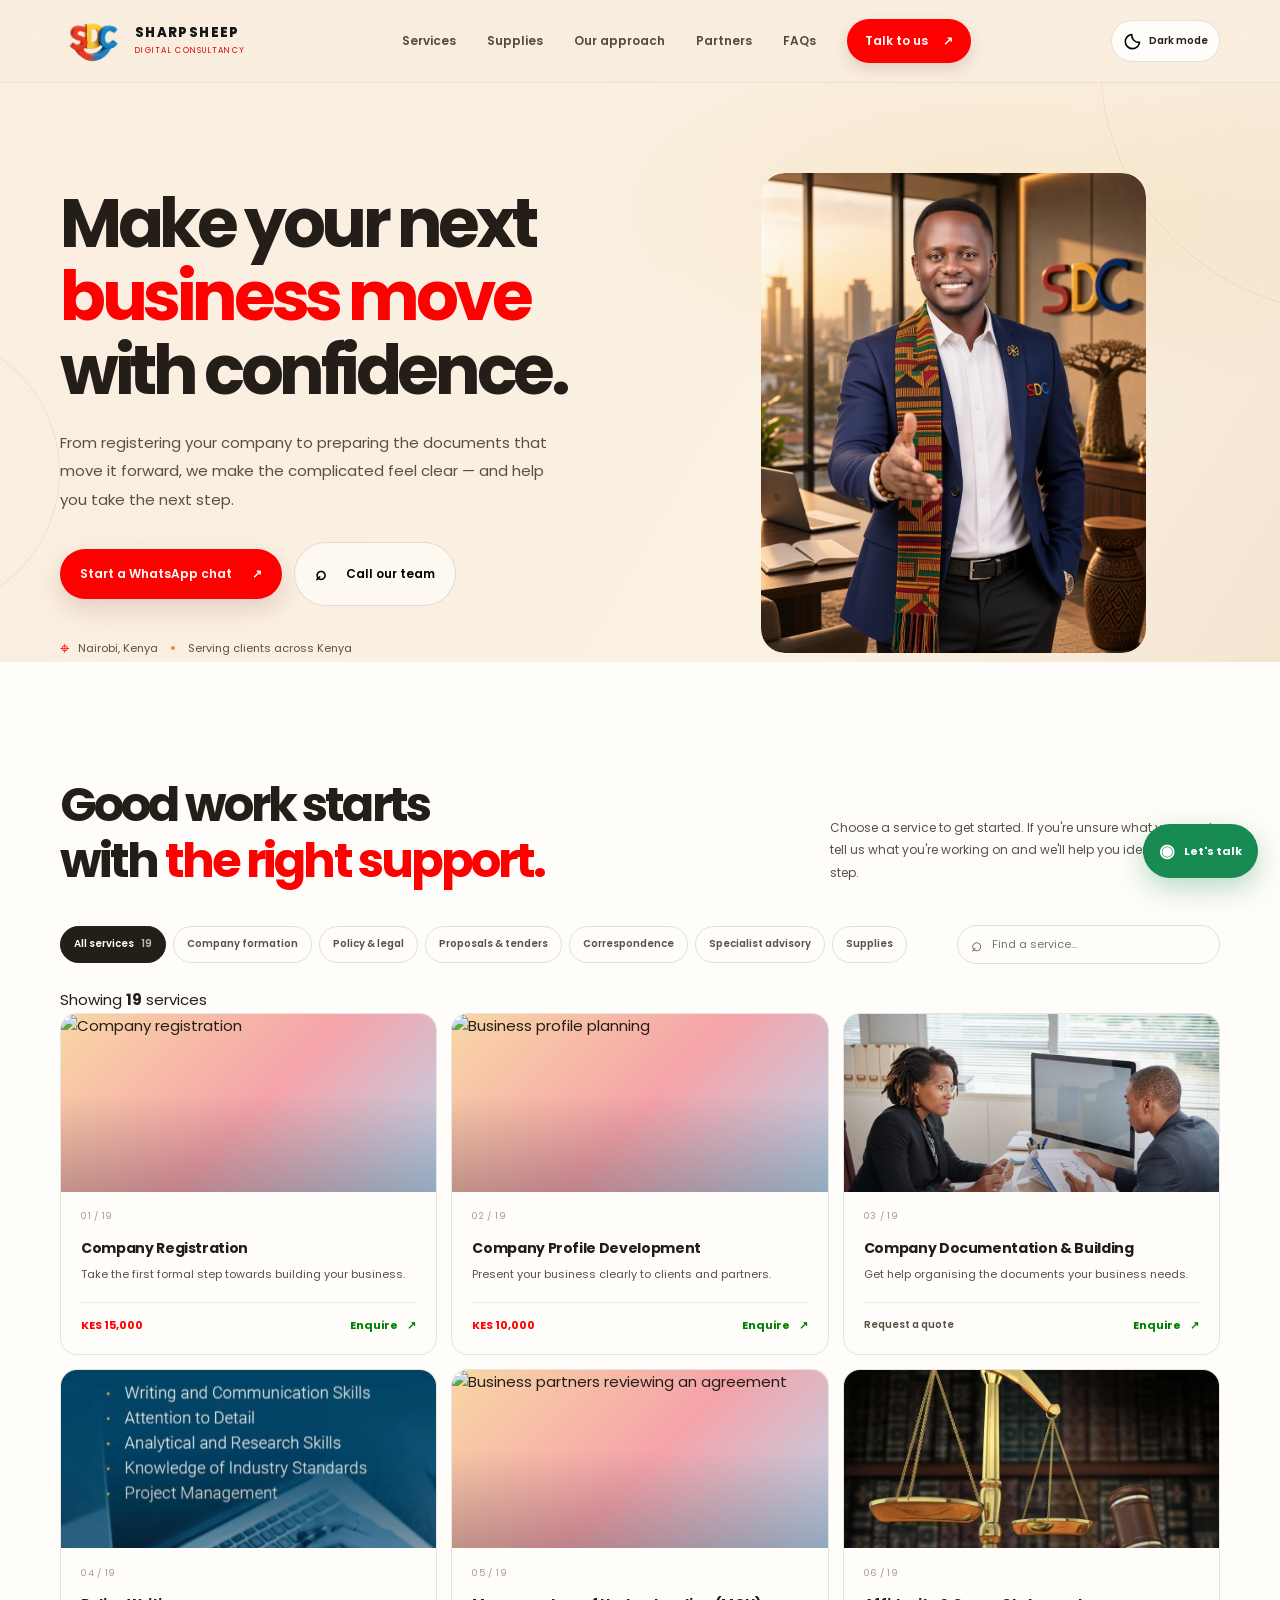
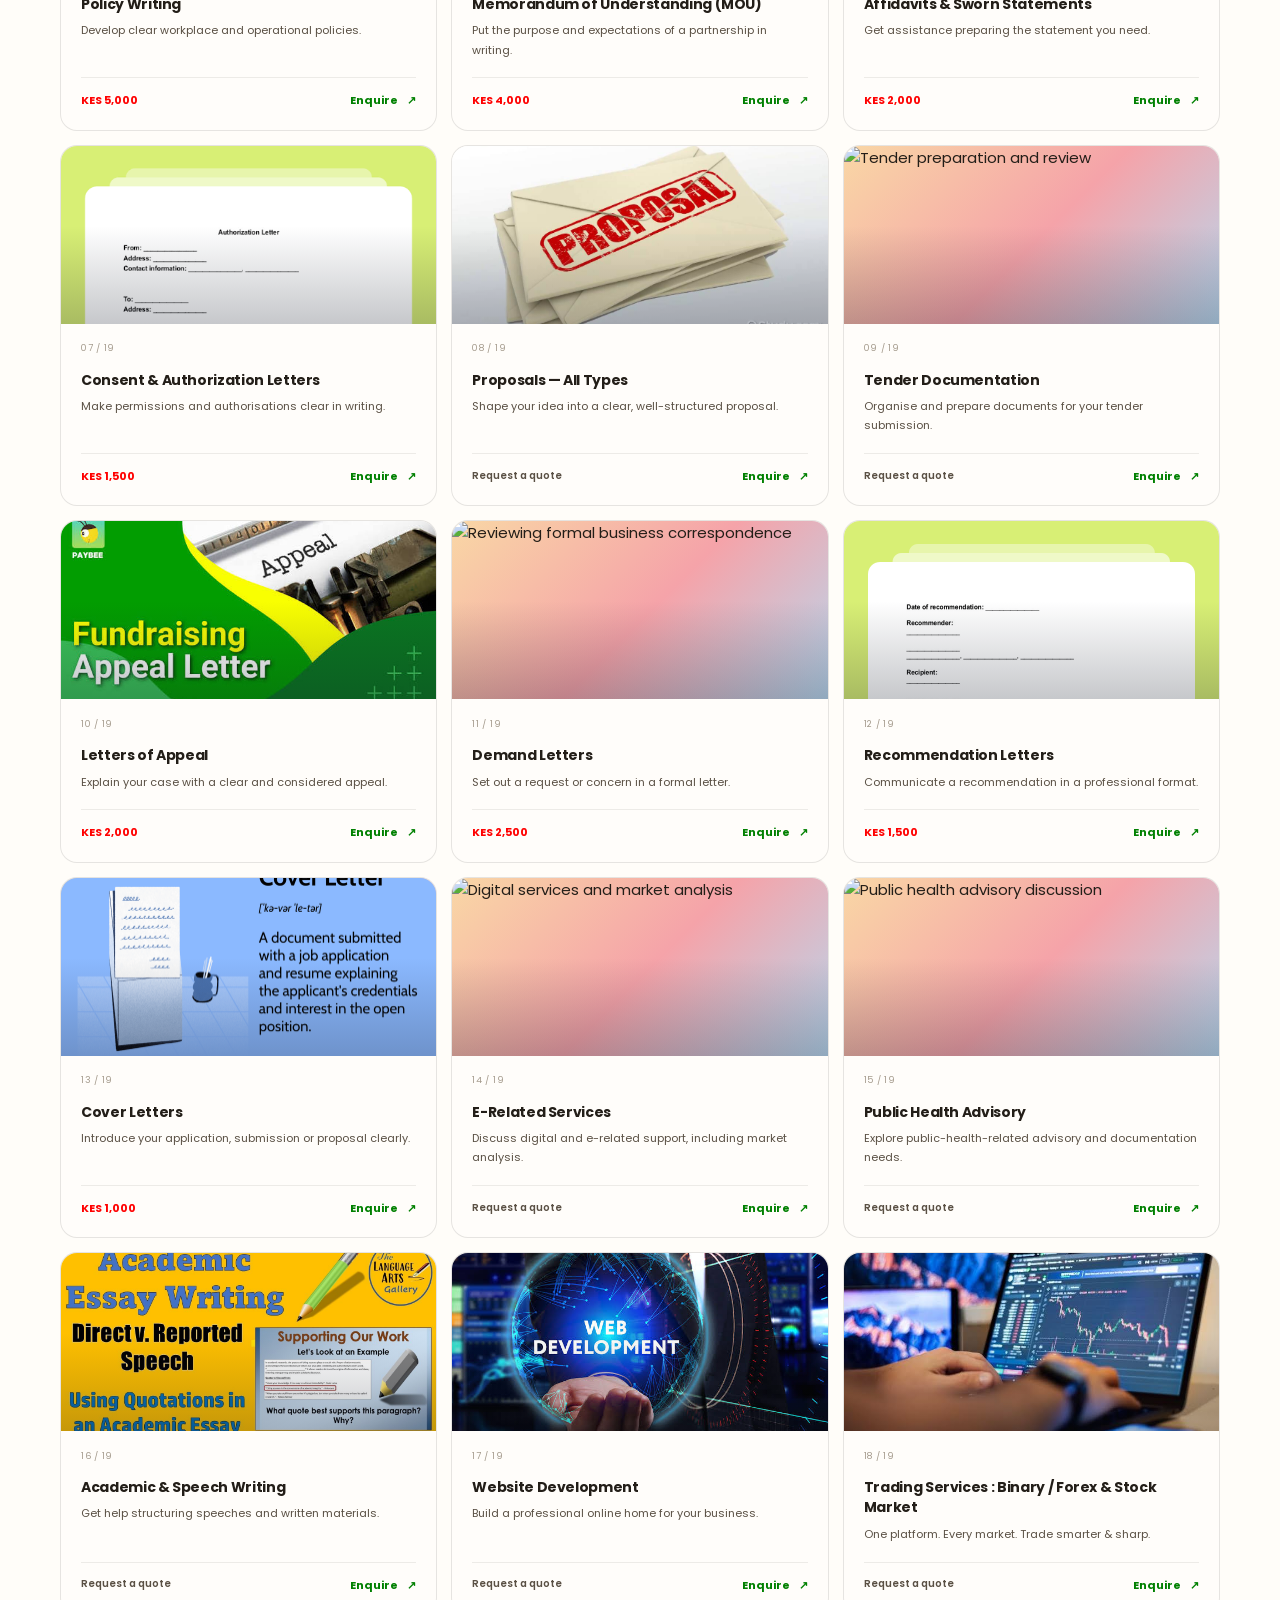
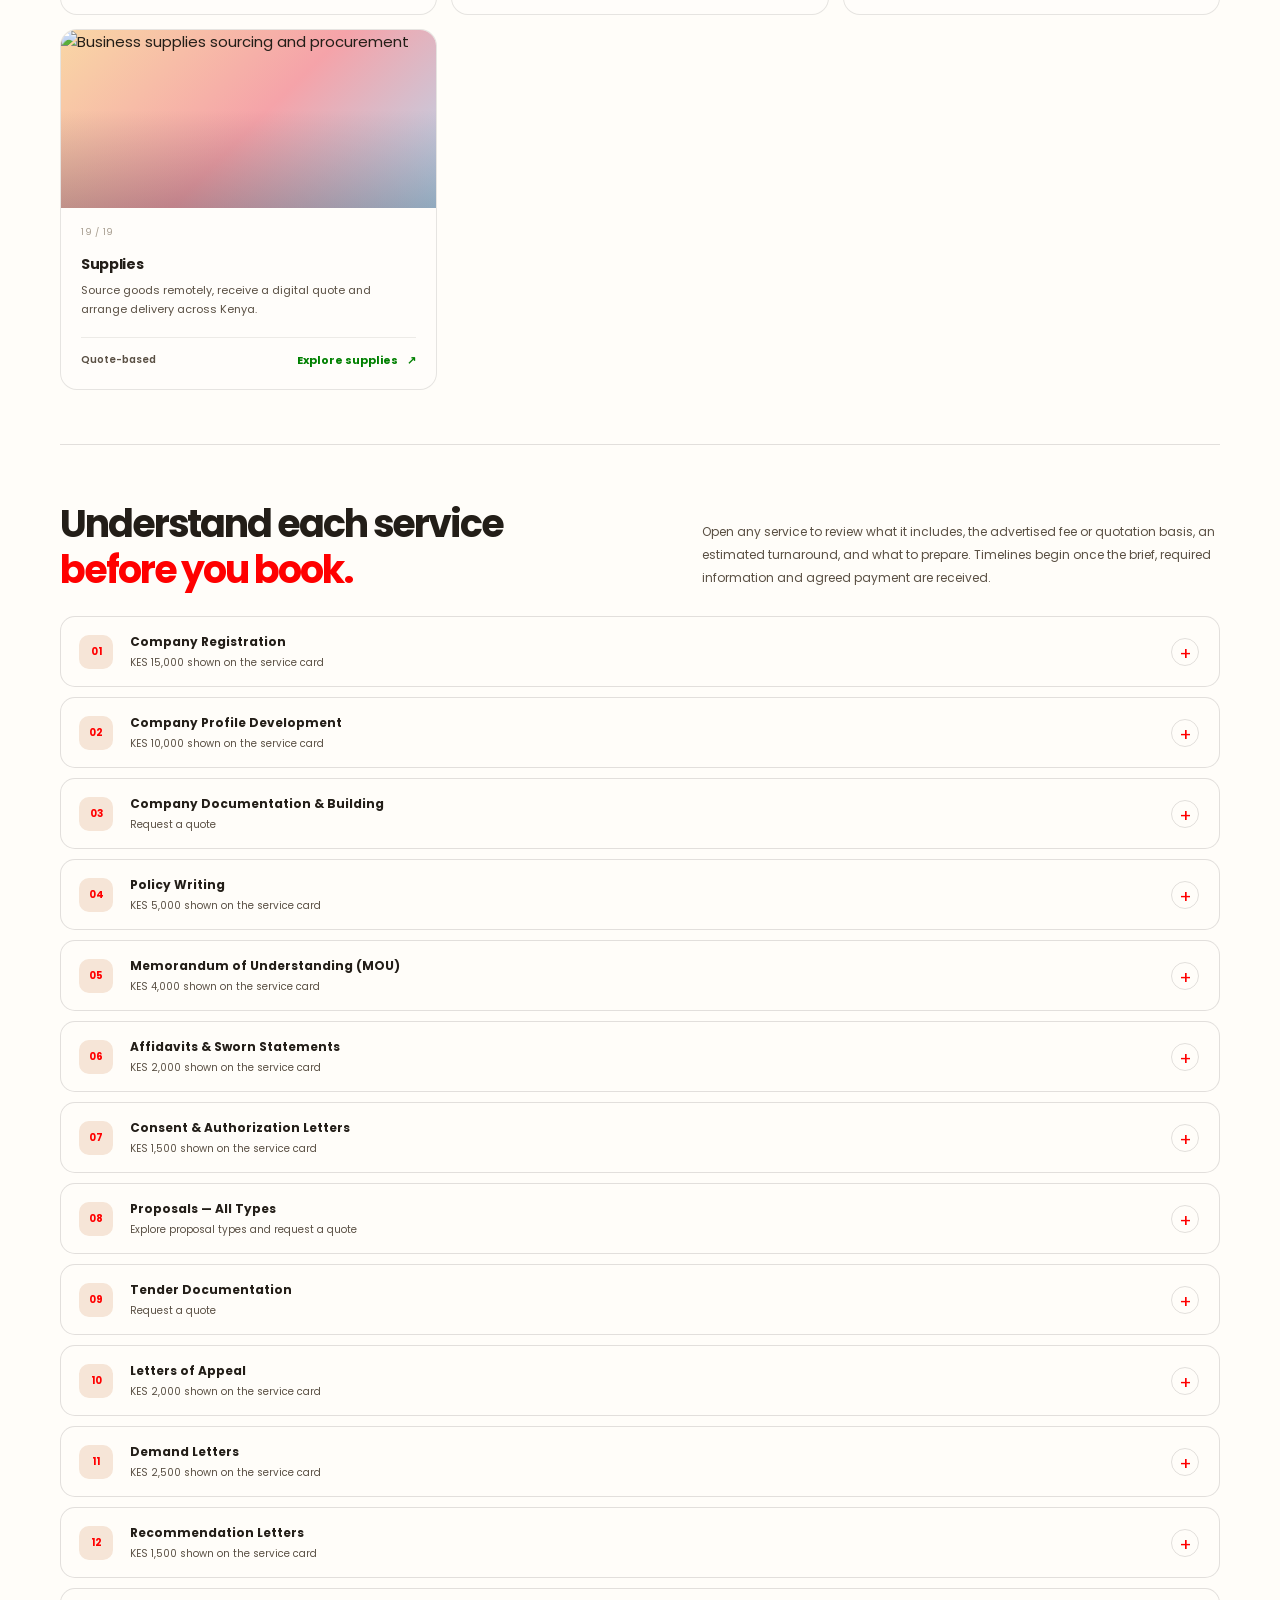
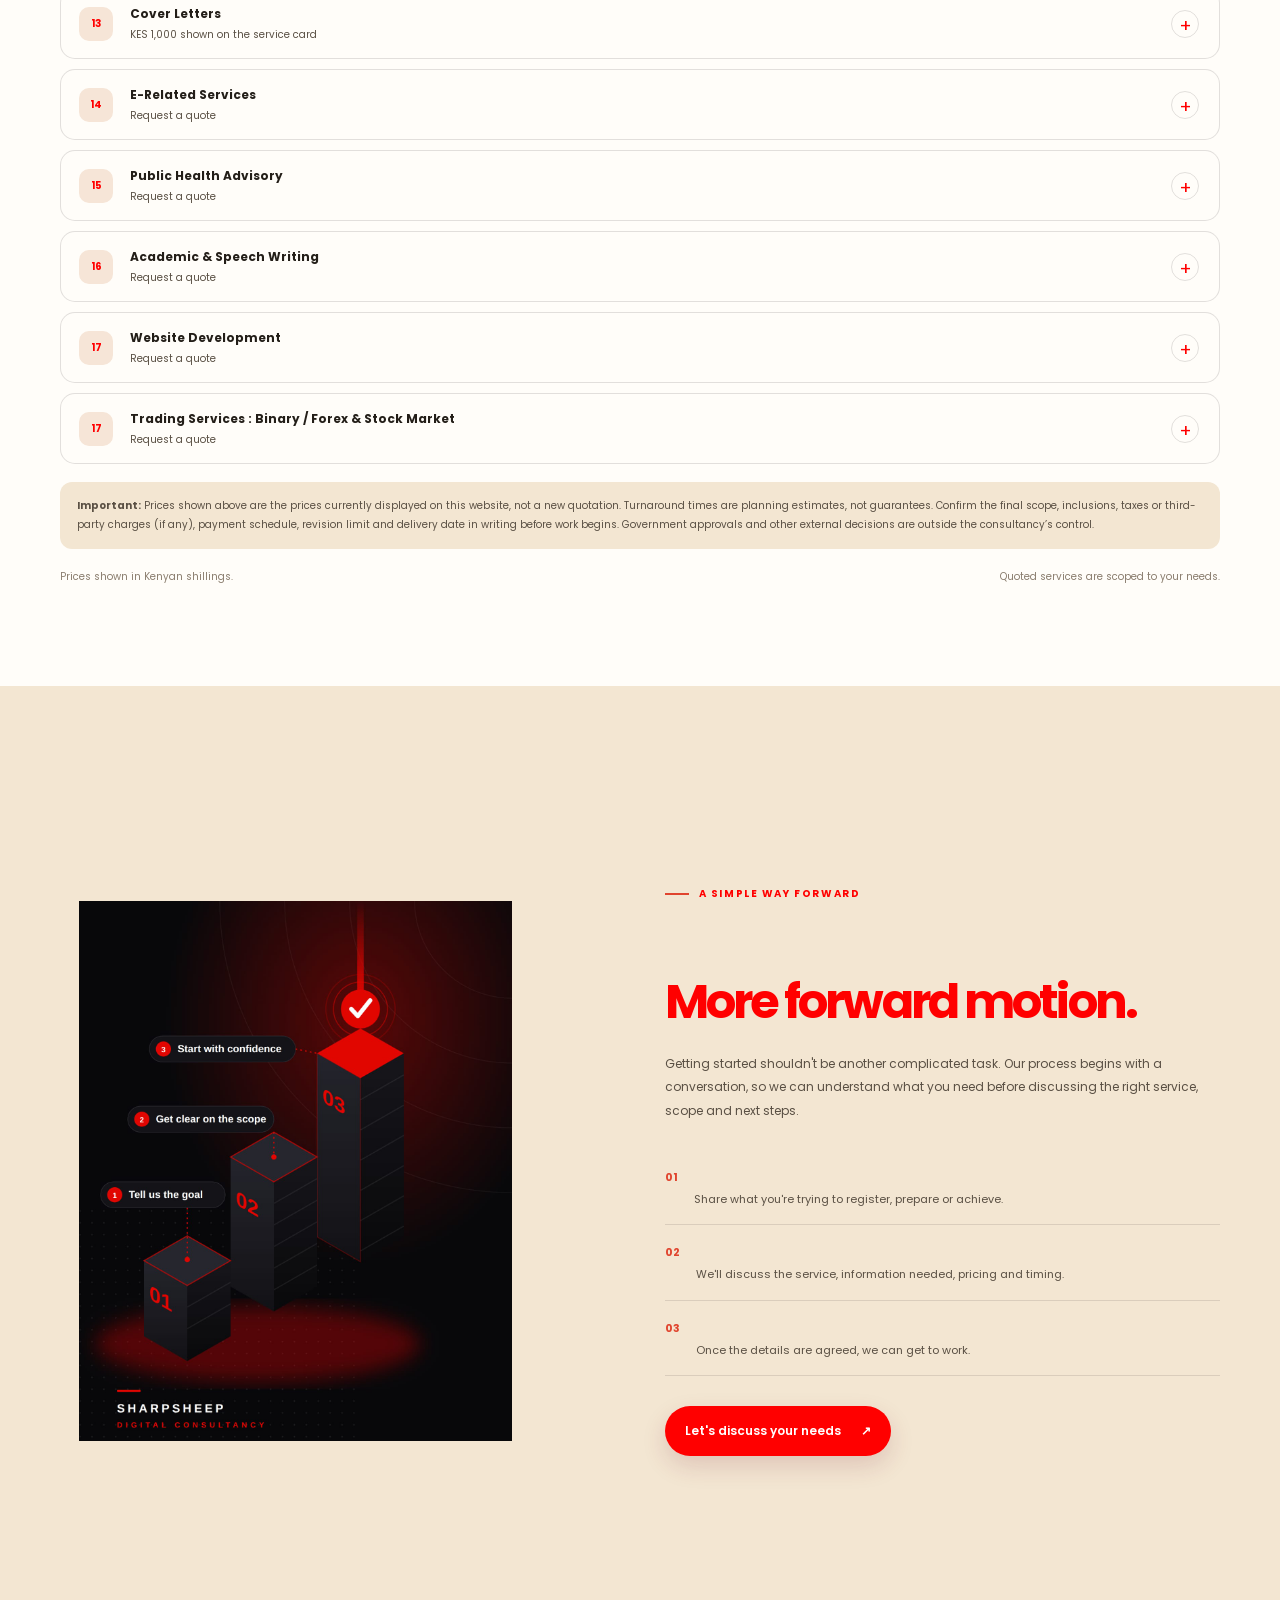
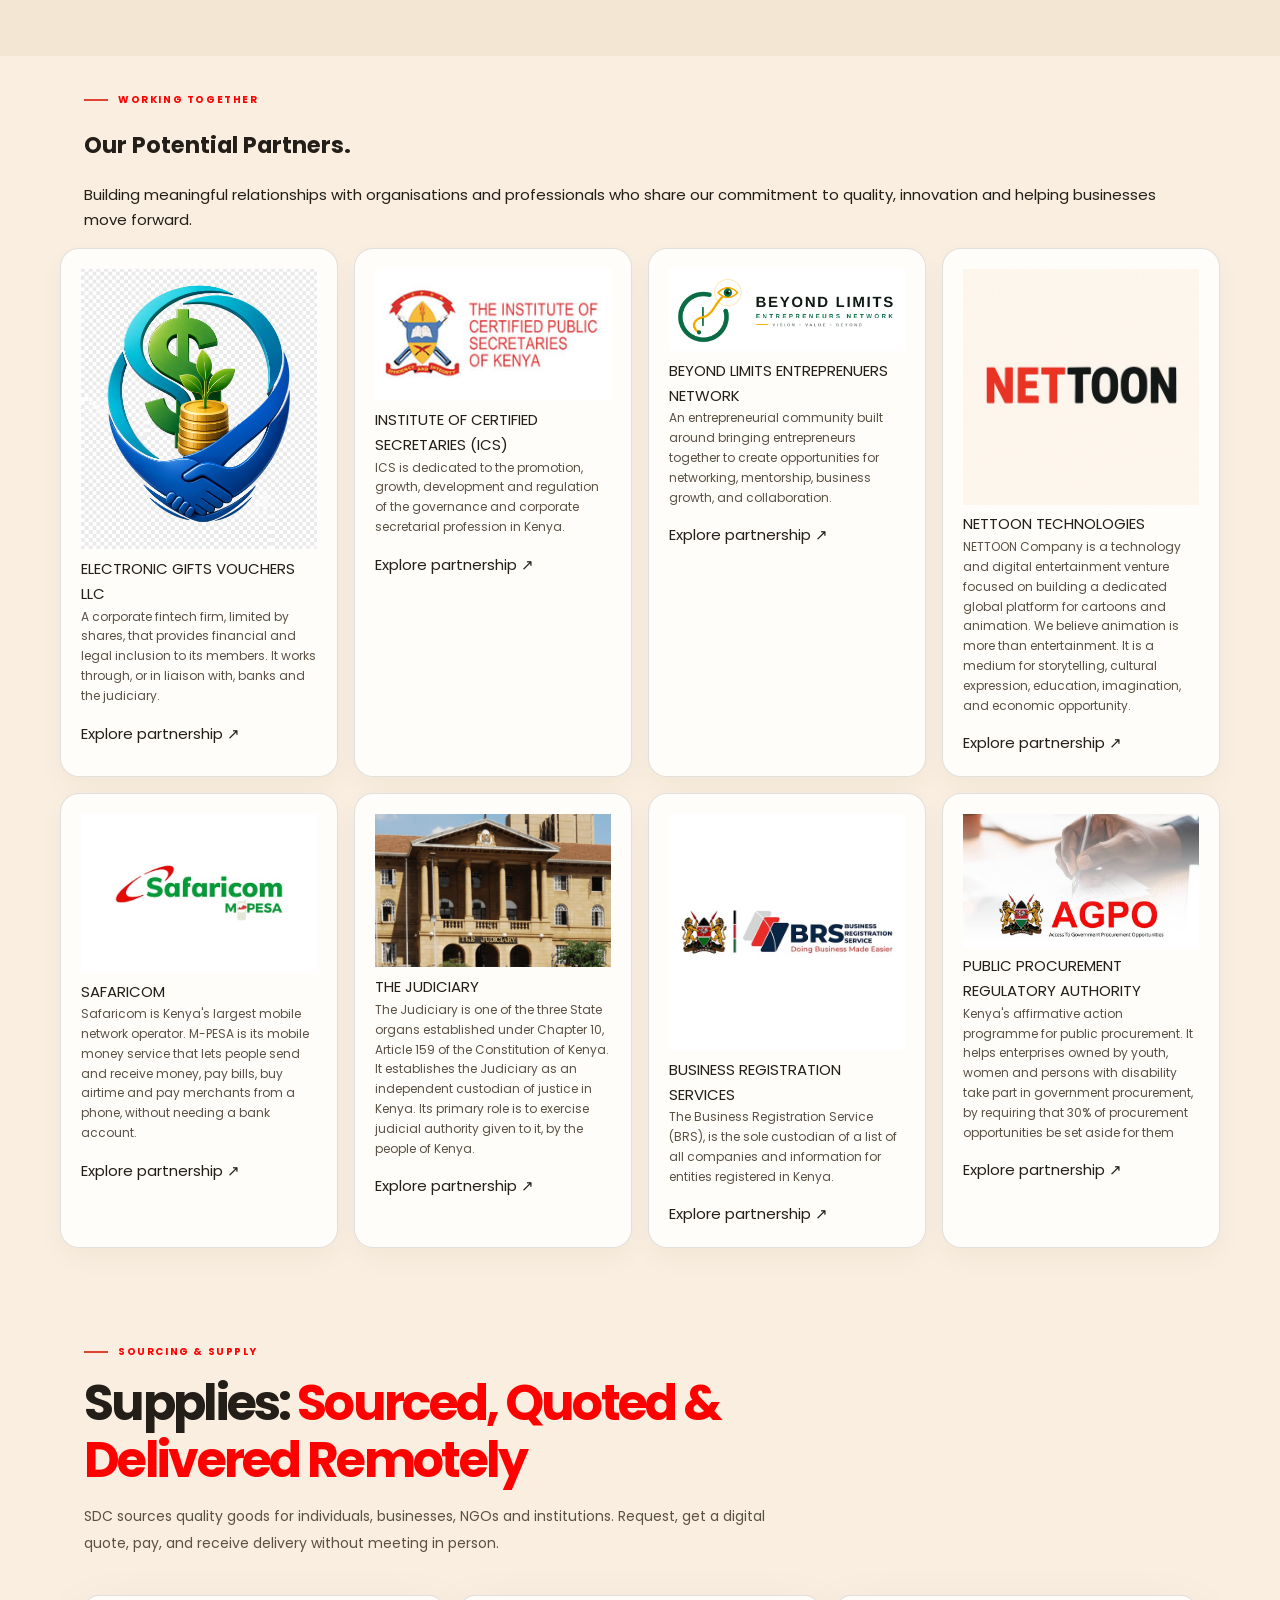
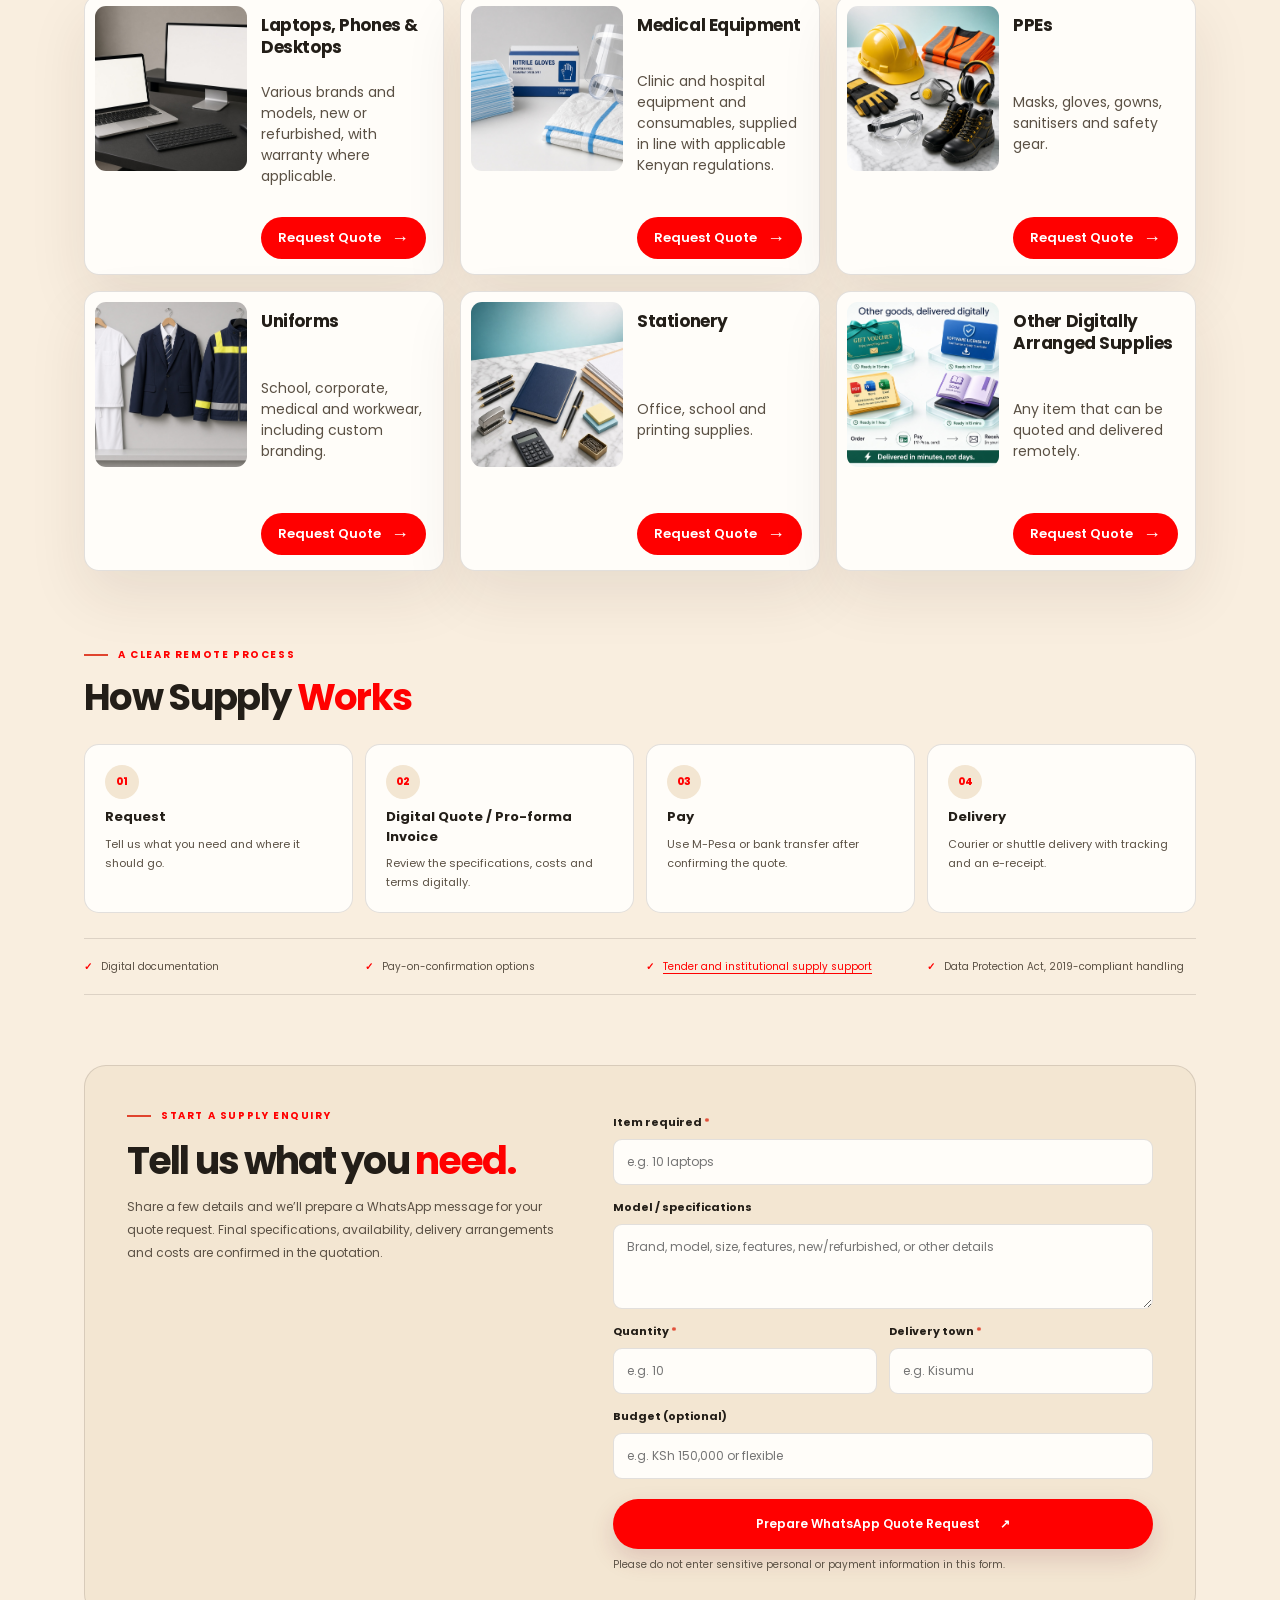
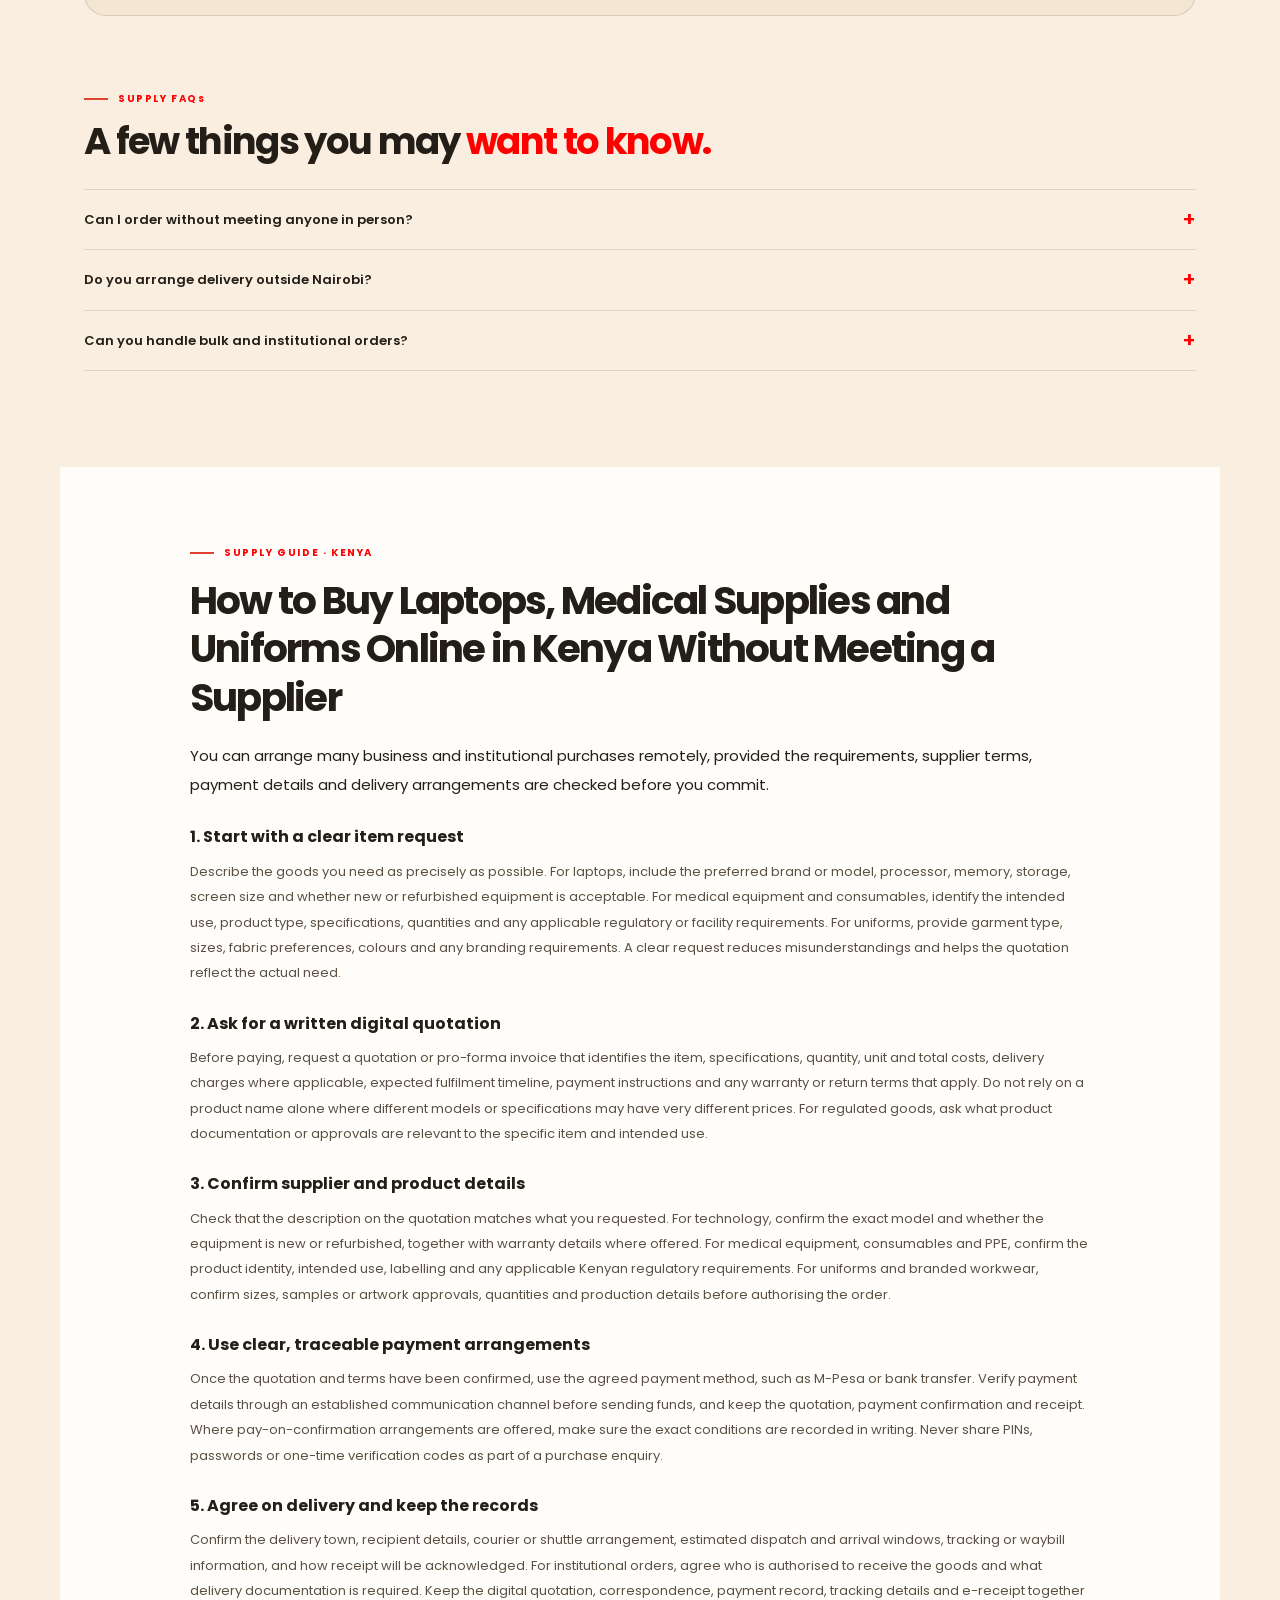
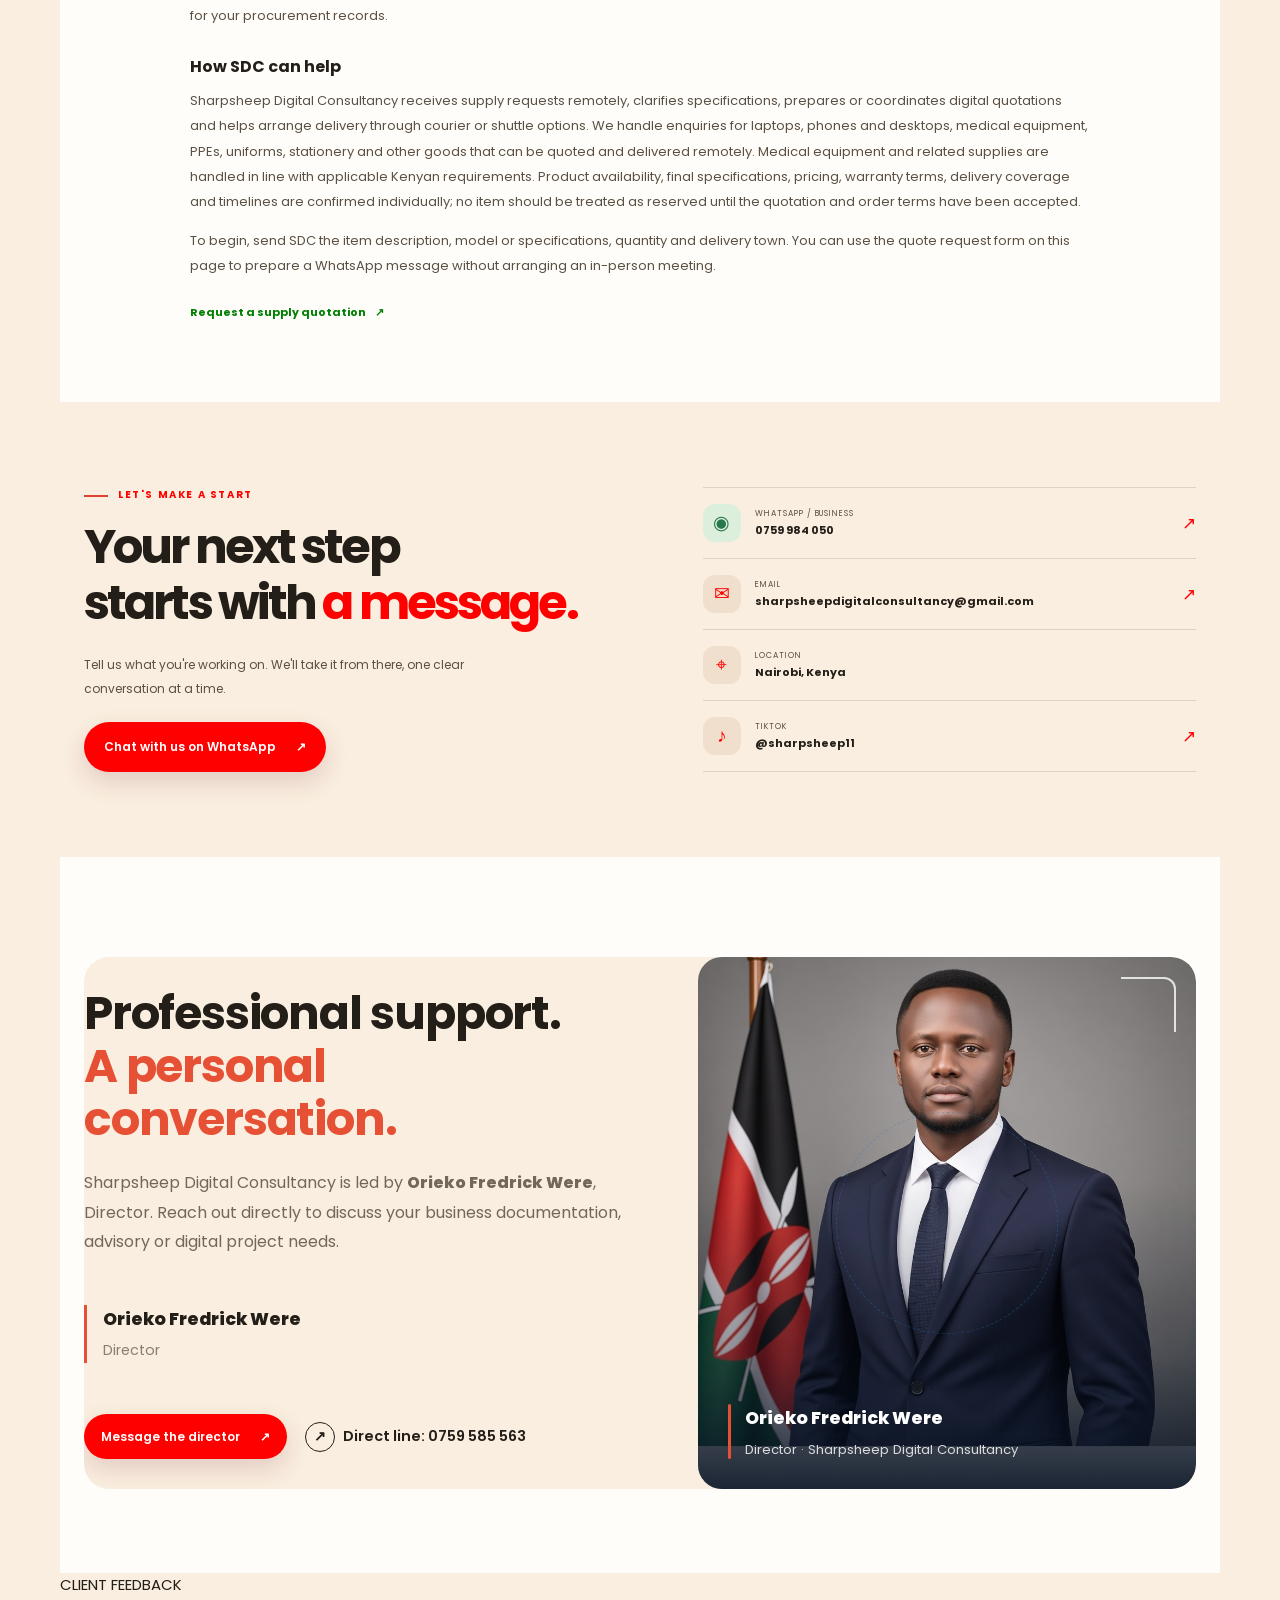
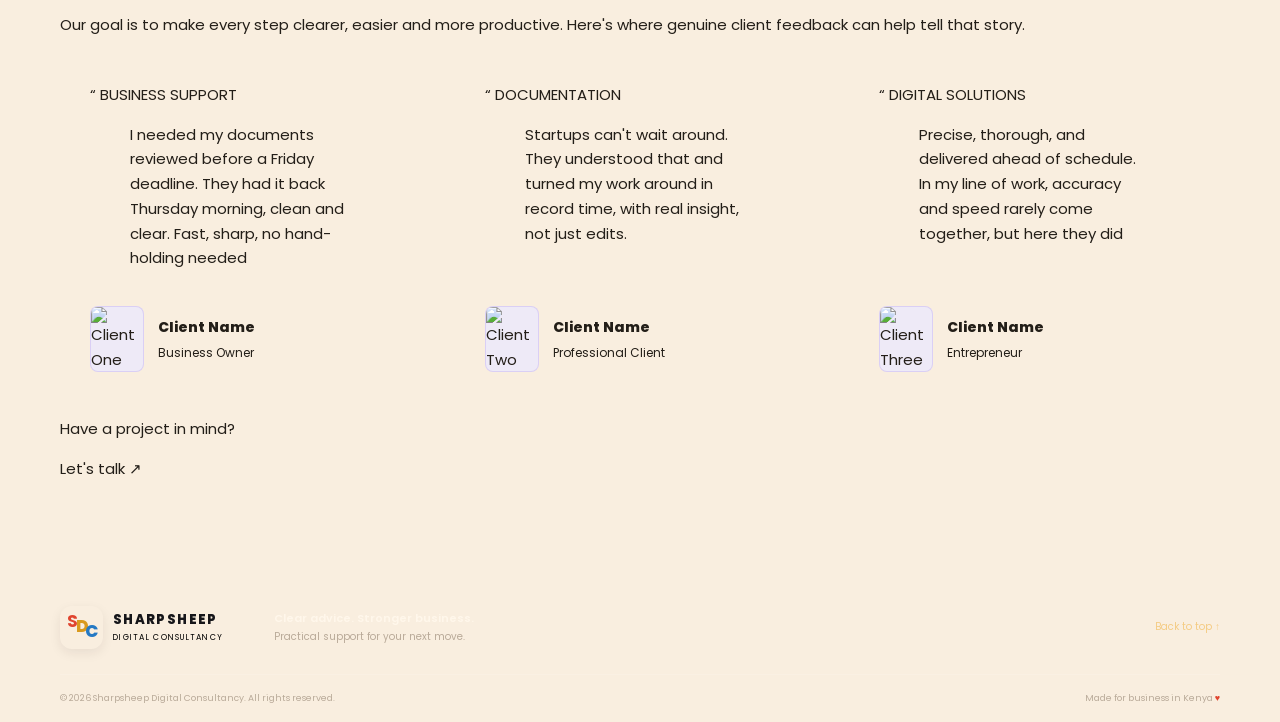
==== commit 9567dd75: "Add files via upload" ====
--- a/index.html
+++ b/index.html
@@ -2085,9 +2085,8 @@
                 </div>
 
                 <blockquote>
-                    Replace this text with a genuine client review
-                    describing their experience working with
-                    SharpSheep Digital.
+                  
+I needed my documents reviewed before a Friday deadline. They had it back Thursday morning, clean and clear. Fast, sharp, no hand-holding needed
                 </blockquote>
 
                 <div class="ssds-testimonial-divider"></div>
@@ -2125,10 +2124,7 @@
                 </div>
 
                 <blockquote>
-                    Add an authentic review about the quality,
-                    clarity or usefulness of a document or
-                    business resource you delivered.
-                </blockquote>
+Startups can't wait around. They understood that and turned my work around in record time, with real insight, not just edits.                </blockquote>
 
                 <div class="ssds-testimonial-divider"></div>
 
@@ -2165,9 +2161,9 @@
                 </div>
 
                 <blockquote>
-                    Use a real customer's words about communication,
-                    problem-solving or the value they received
-                    from your digital service.
+                  Precise, thorough, and delivered ahead of schedule. 
+                  In my line of work, accuracy and speed rarely come together, but here they 
+                  did
                 </blockquote>
 
                 <div class="ssds-testimonial-divider"></div>
--- a/styles.css
+++ b/styles.css
@@ -4275,4 +4275,55 @@
     .sdc-supply-image {
         height: 135px;
     }
+}
+
+/* TESTIMONIALS GRID */
+.ssds-testimonials-grid {
+    display: grid;
+    grid-template-columns: repeat(3, minmax(0, 1fr));
+    gap: 24px;
+    align-items: stretch;
+    width: 100%;
+}
+
+/* TESTIMONIAL CARD */
+.ssds-testimonial-card {
+    display: flex;
+    flex-direction: column;
+    height: 100%;
+    min-width: 0;
+    padding: 30px;
+    box-sizing: border-box;
+}
+
+/* PUSH AUTHOR DETAILS TO THE BOTTOM */
+.ssds-testimonial-divider {
+    margin-top: auto;
+}
+
+.ssds-testimonial-author {
+    display: flex;
+    align-items: center;
+    gap: 14px;
+    margin-top: 20px;
+}
+
+/* TABLETS */
+@media (max-width: 900px) {
+    .ssds-testimonials-grid {
+        grid-template-columns: repeat(2, minmax(0, 1fr));
+        gap: 20px;
+    }
+}
+
+/* MOBILE */
+@media (max-width: 600px) {
+    .ssds-testimonials-grid {
+        grid-template-columns: 1fr;
+        gap: 18px;
+    }
+
+    .ssds-testimonial-card {
+        padding: 24px;
+    }
 }
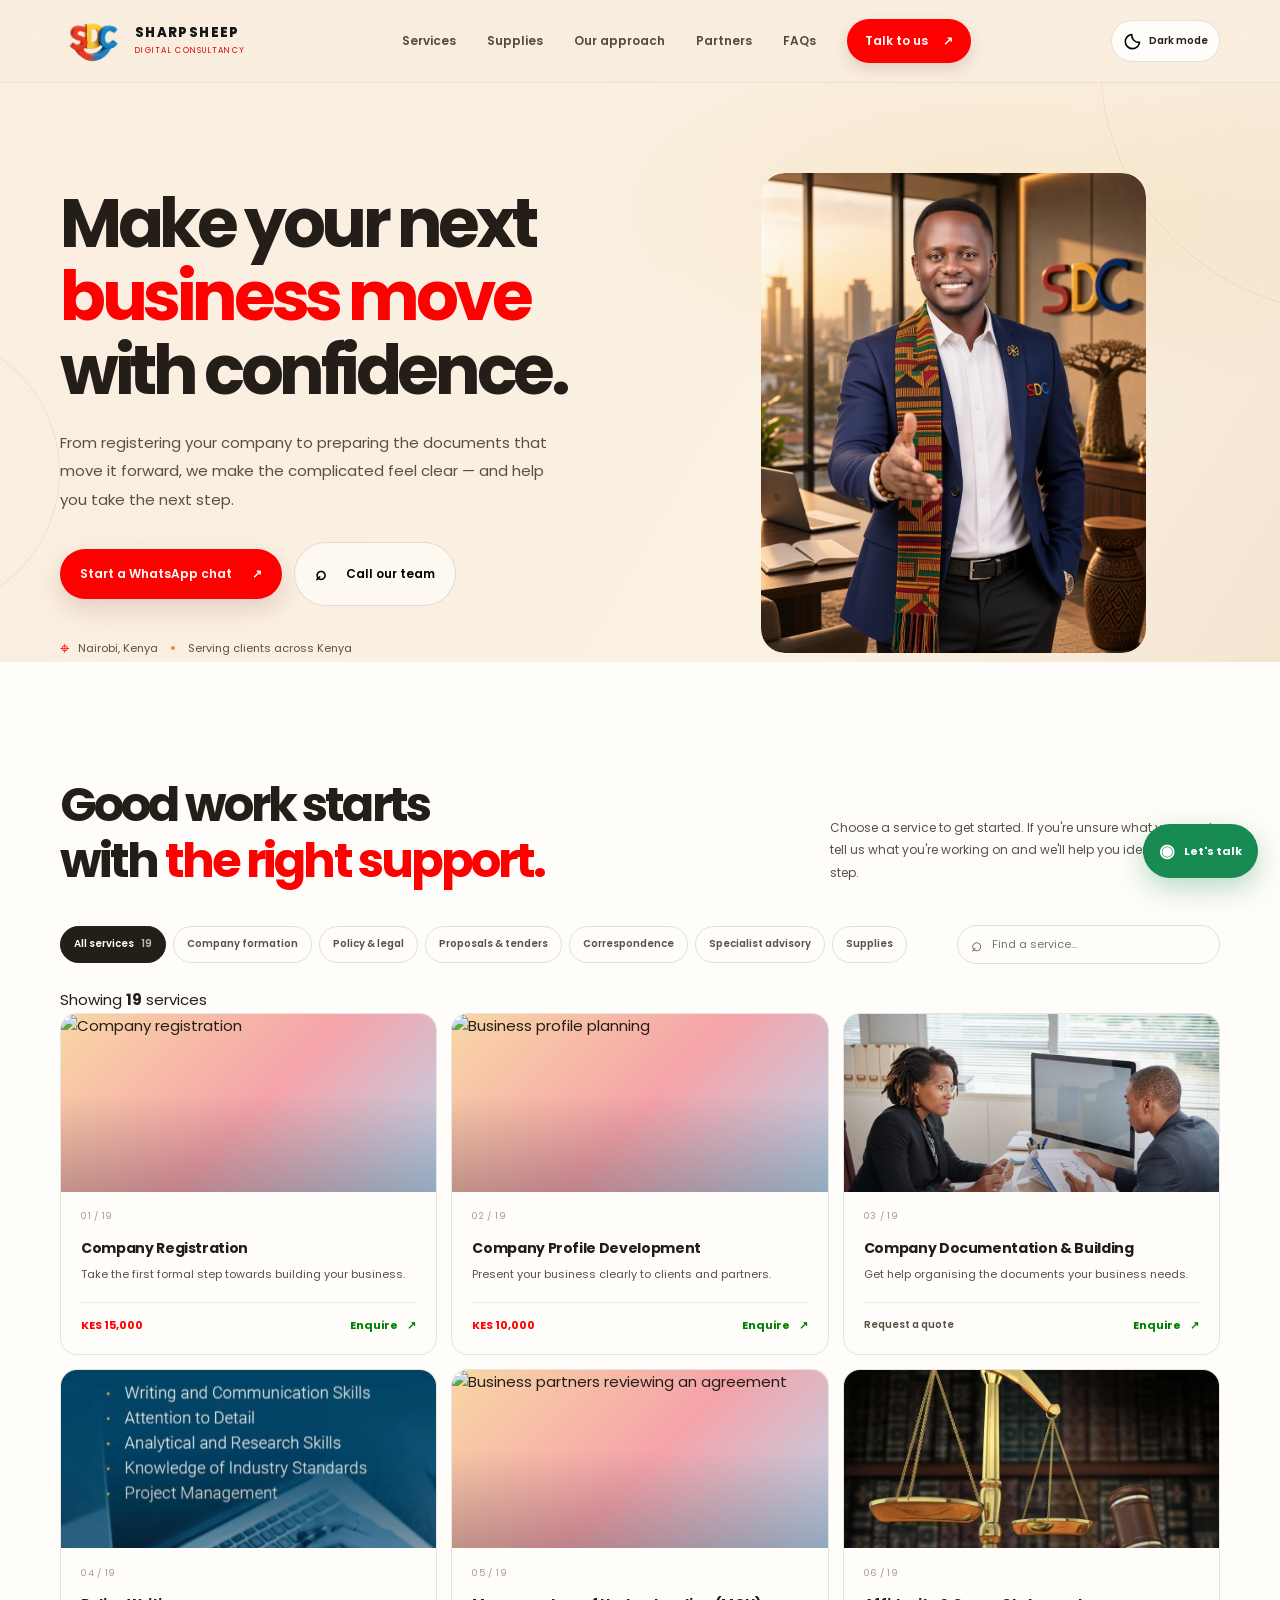
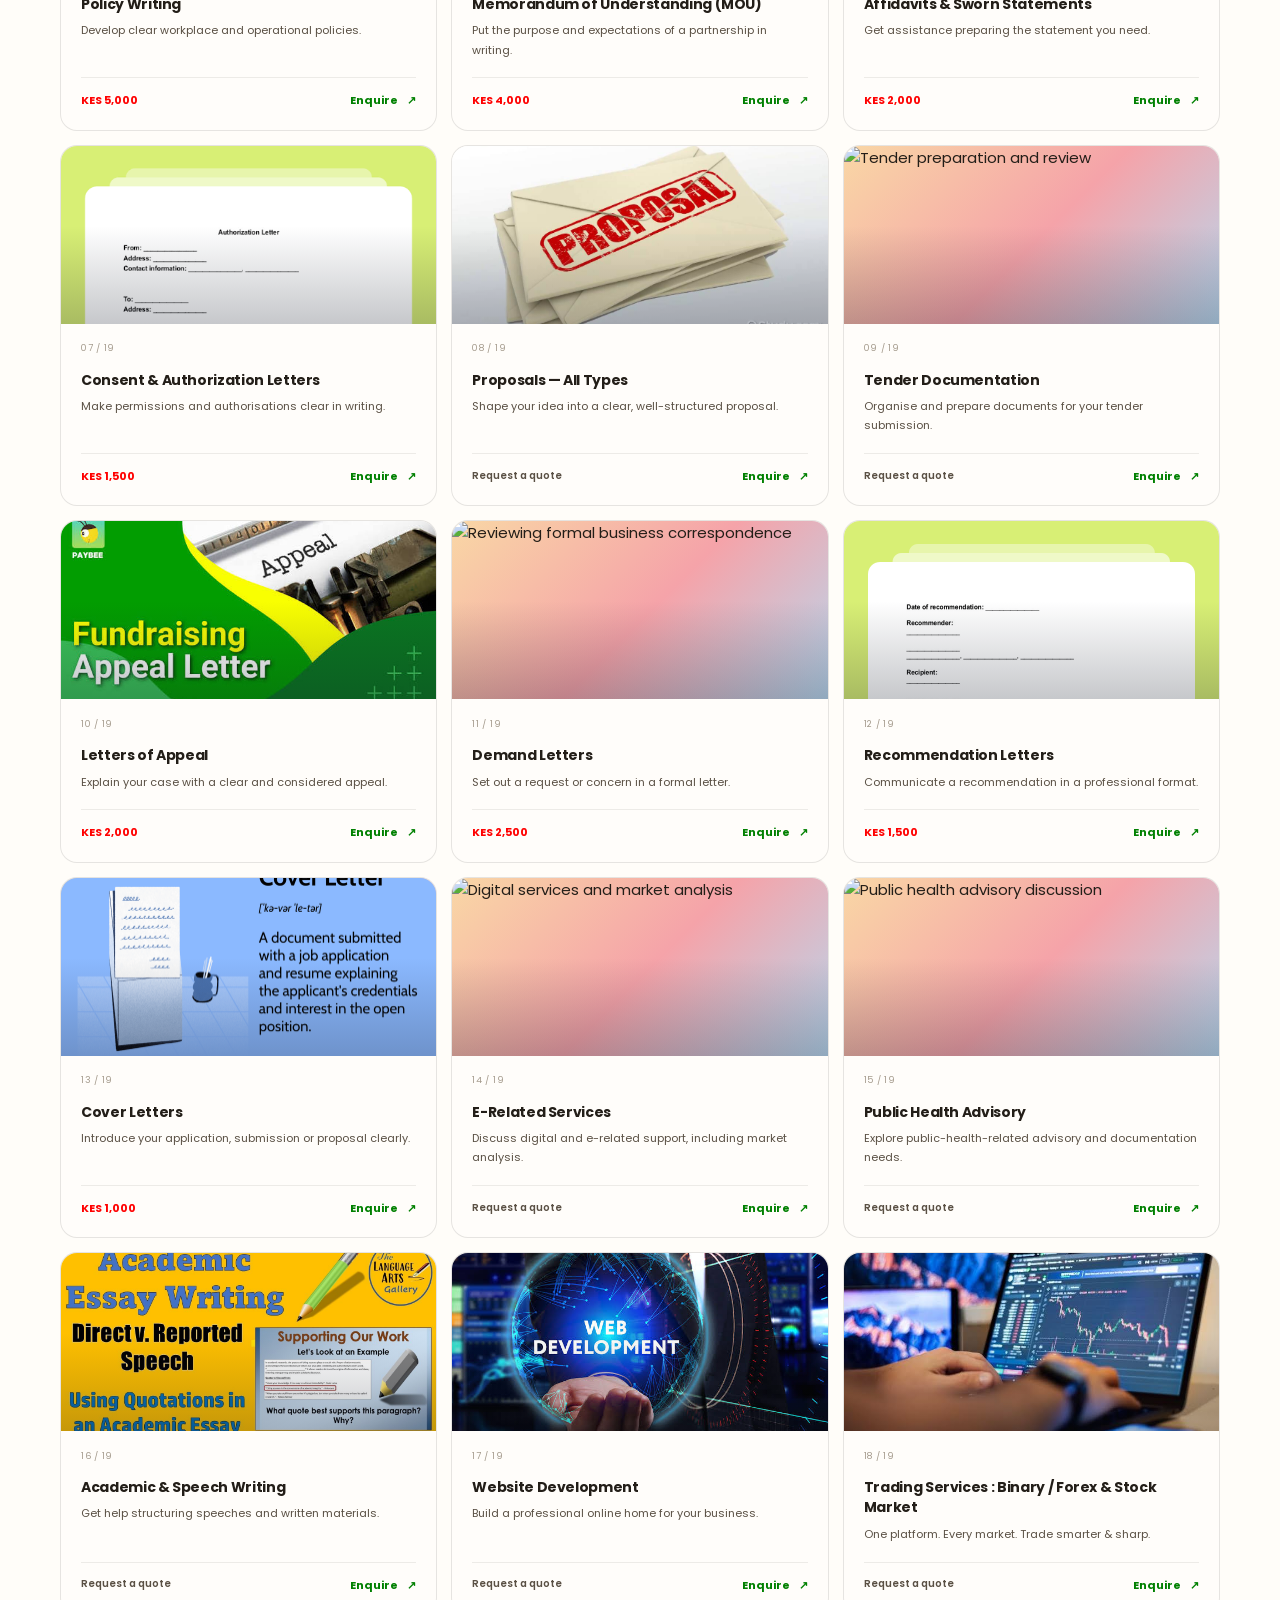
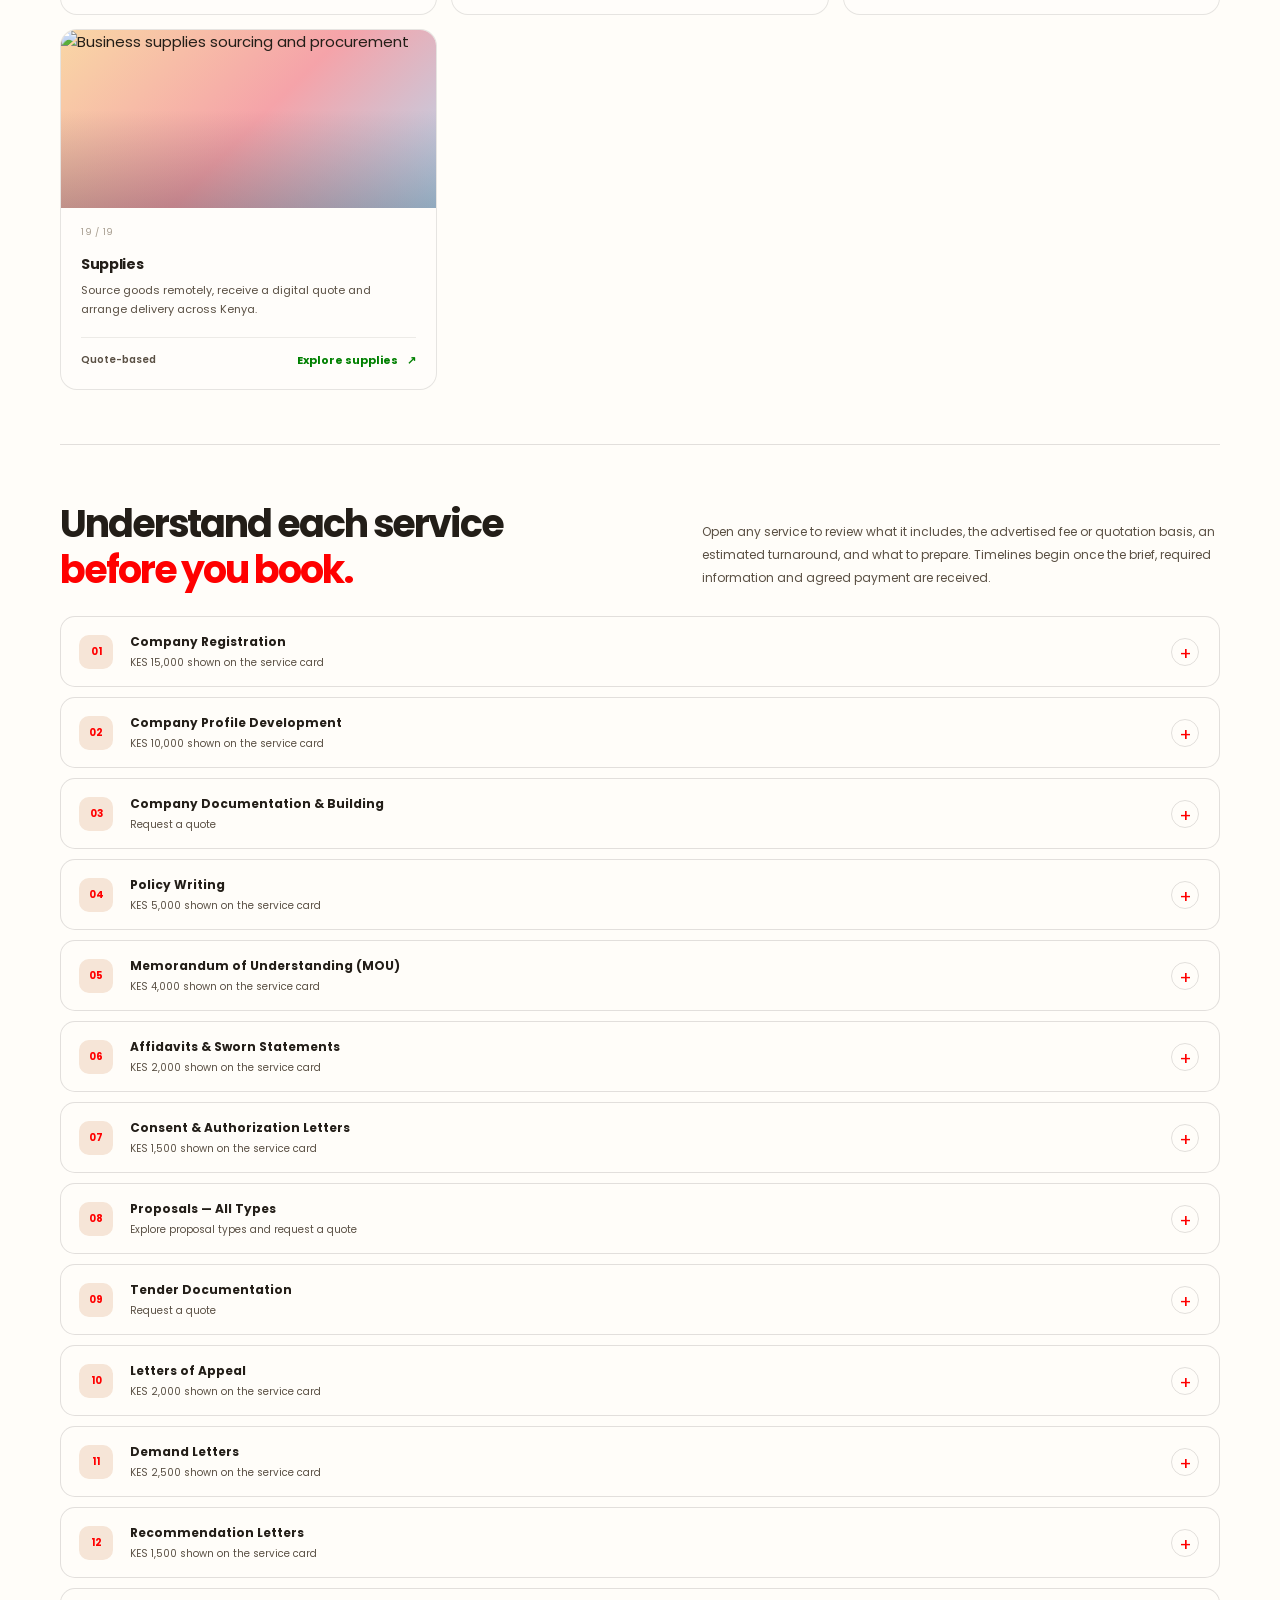
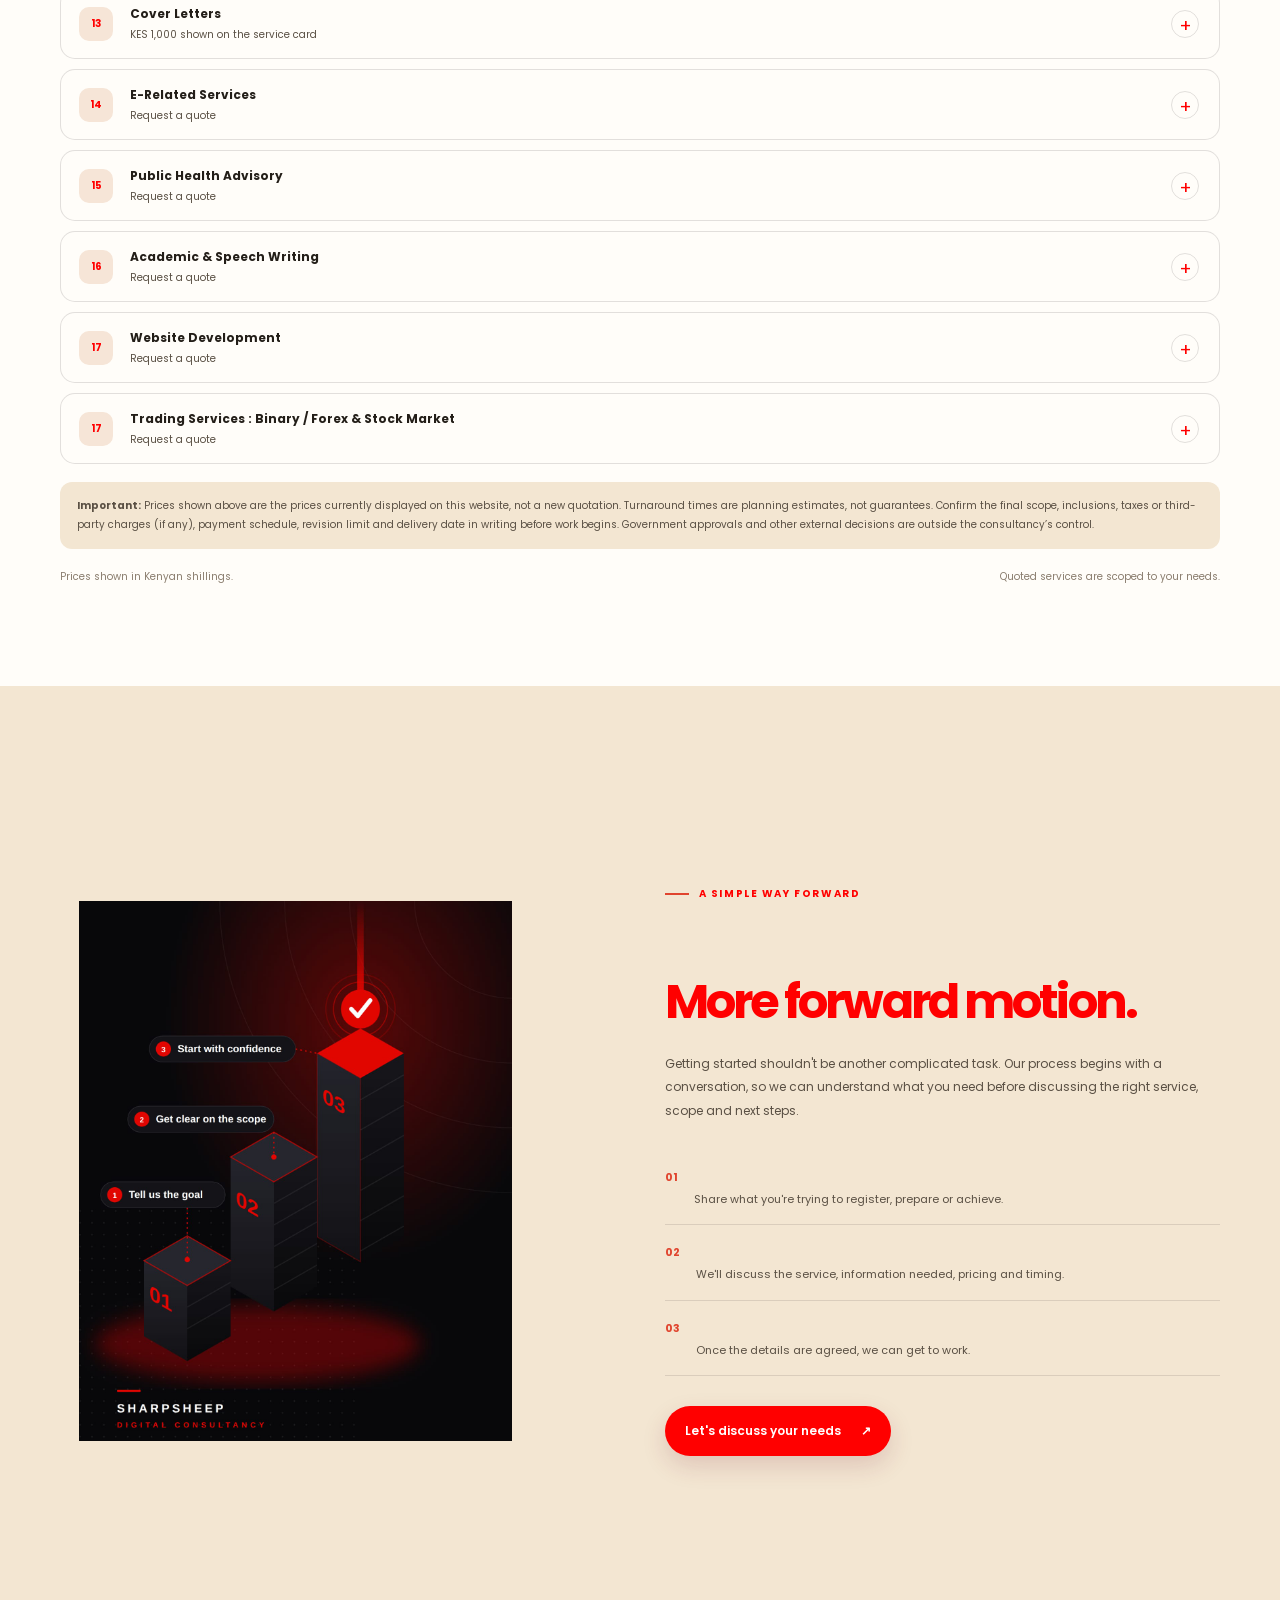
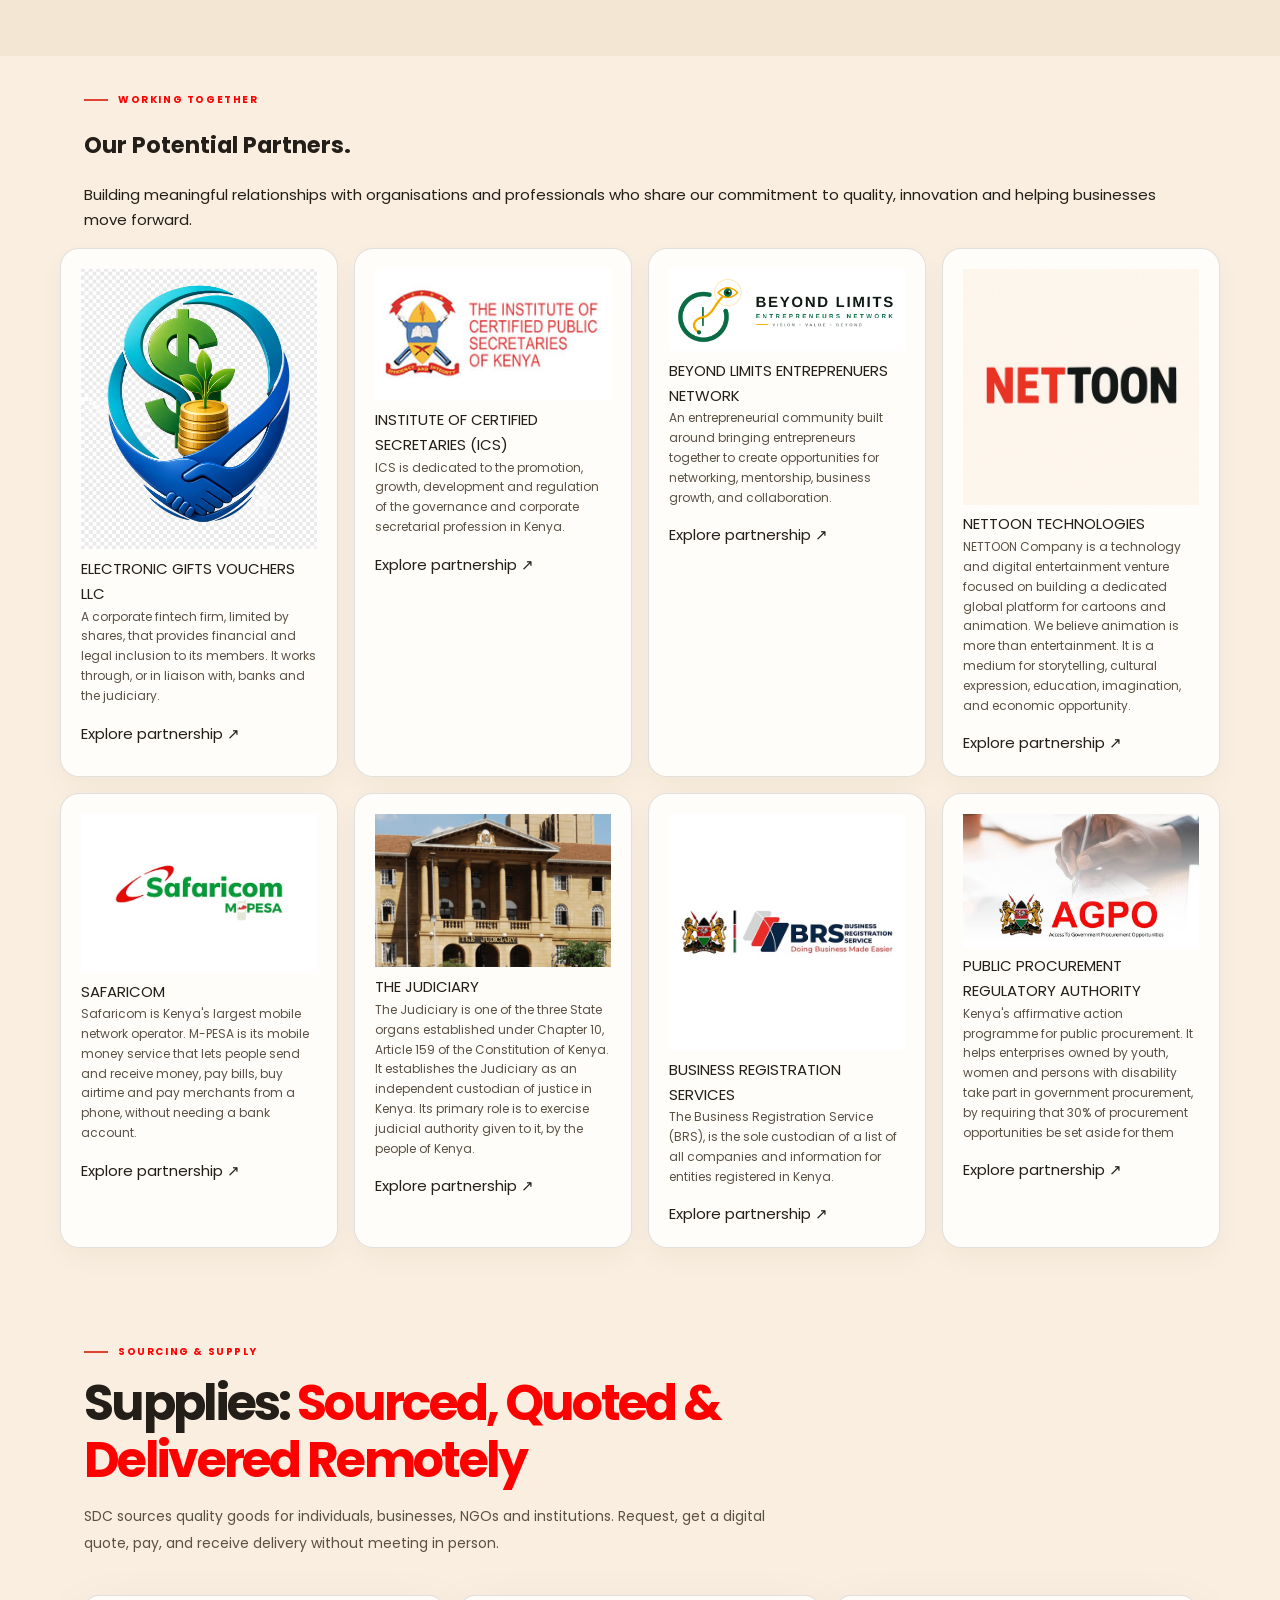
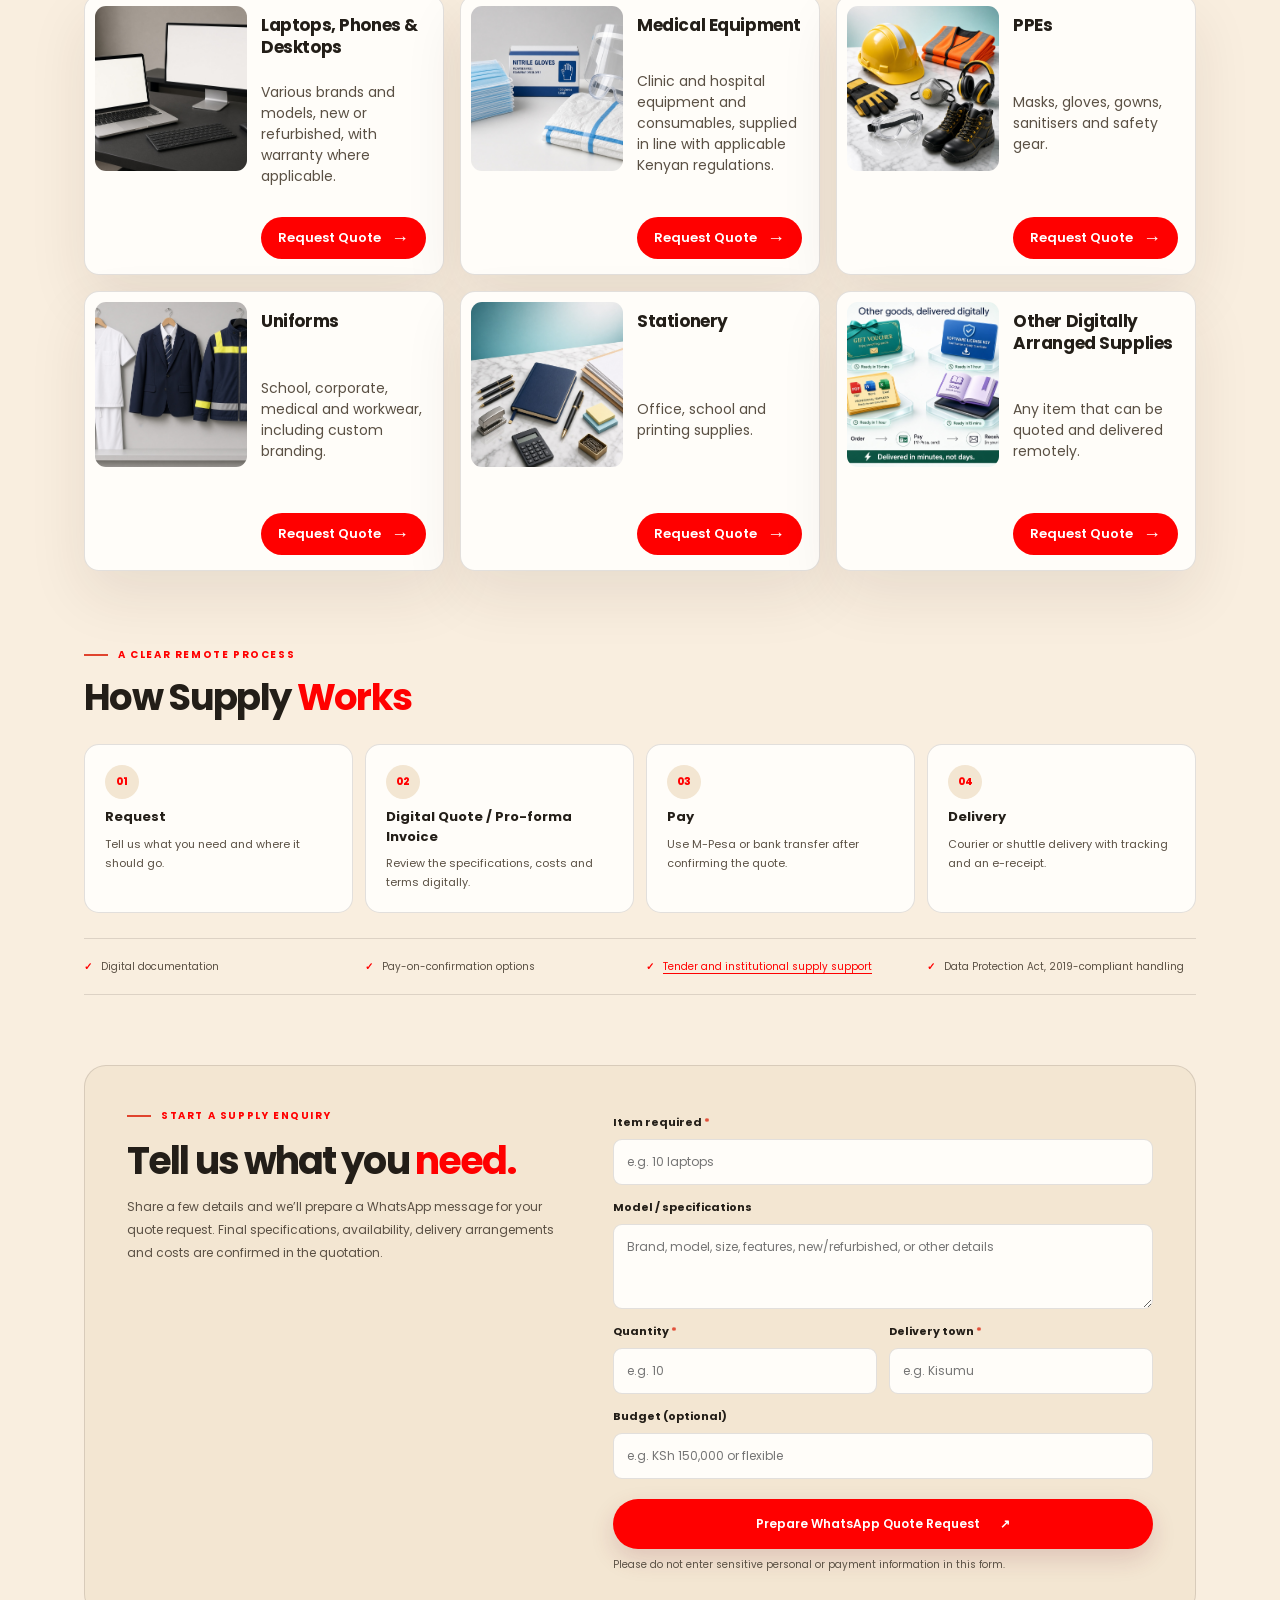
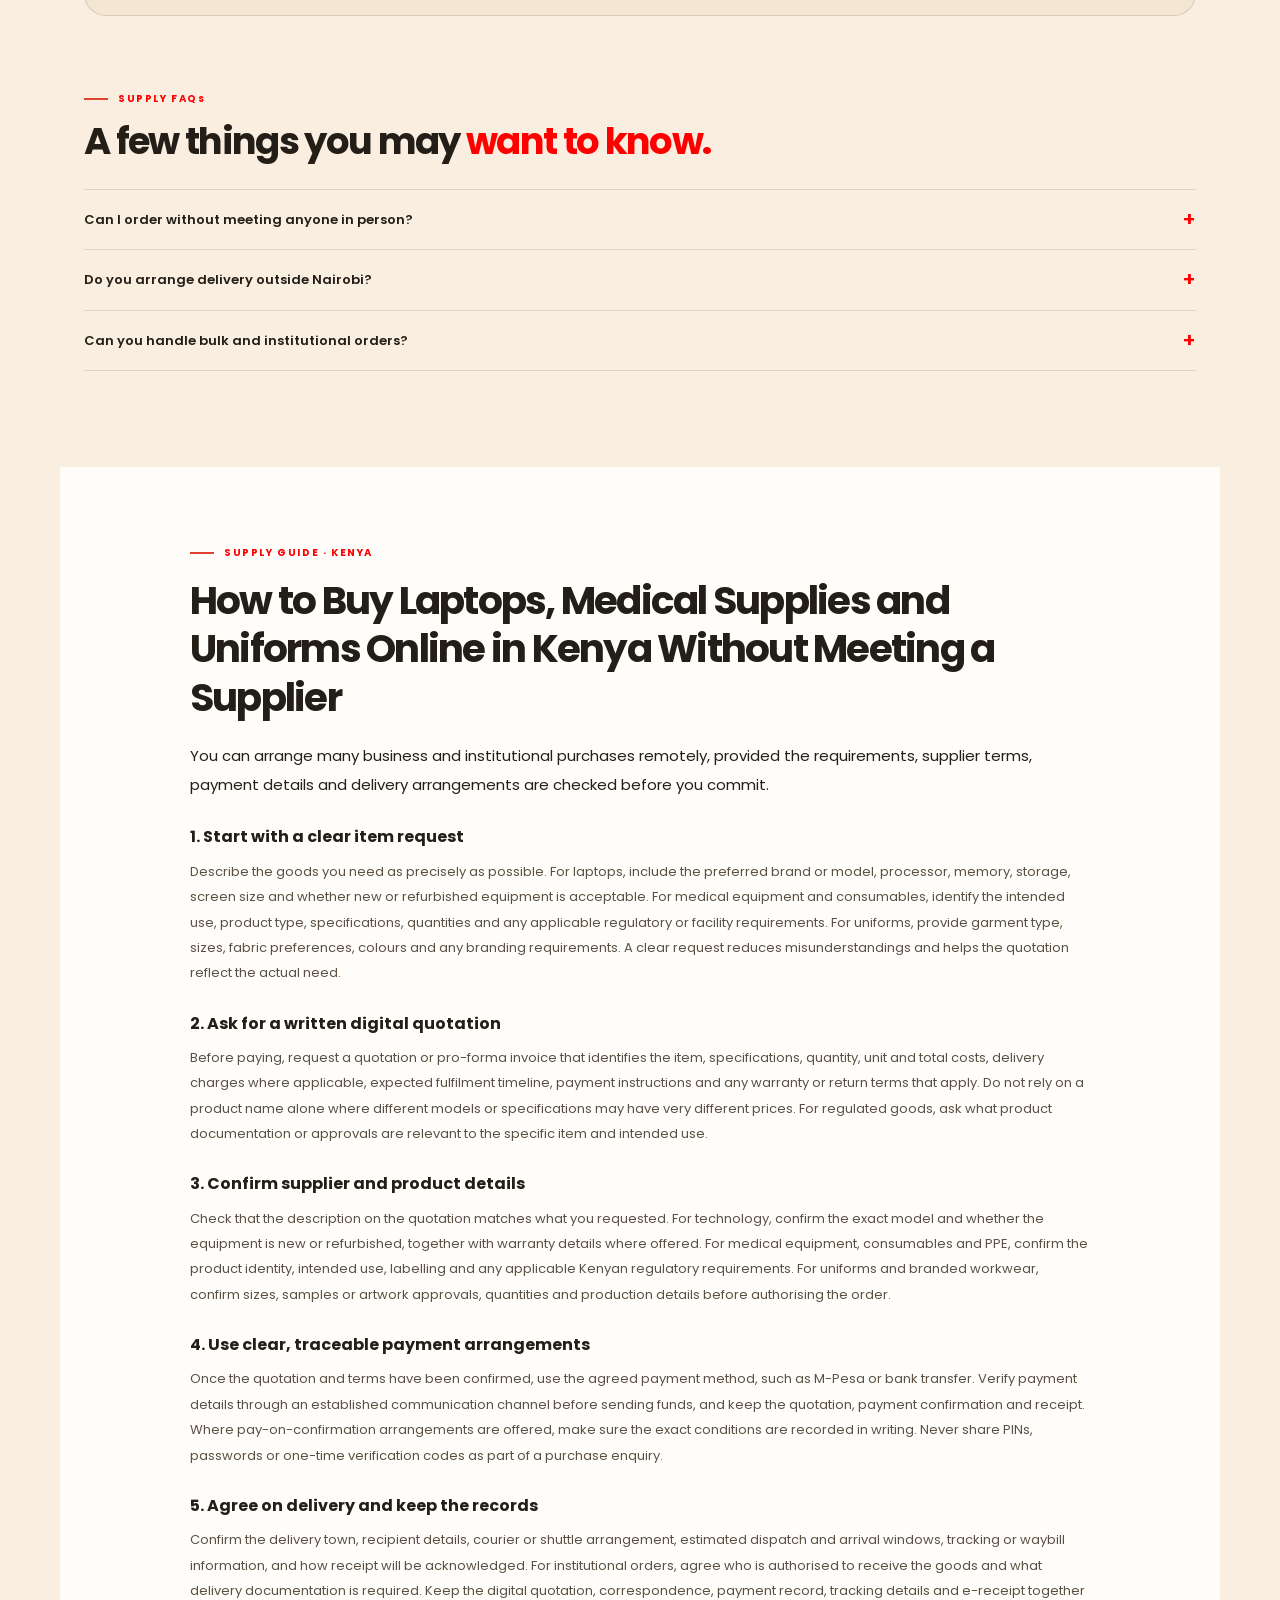
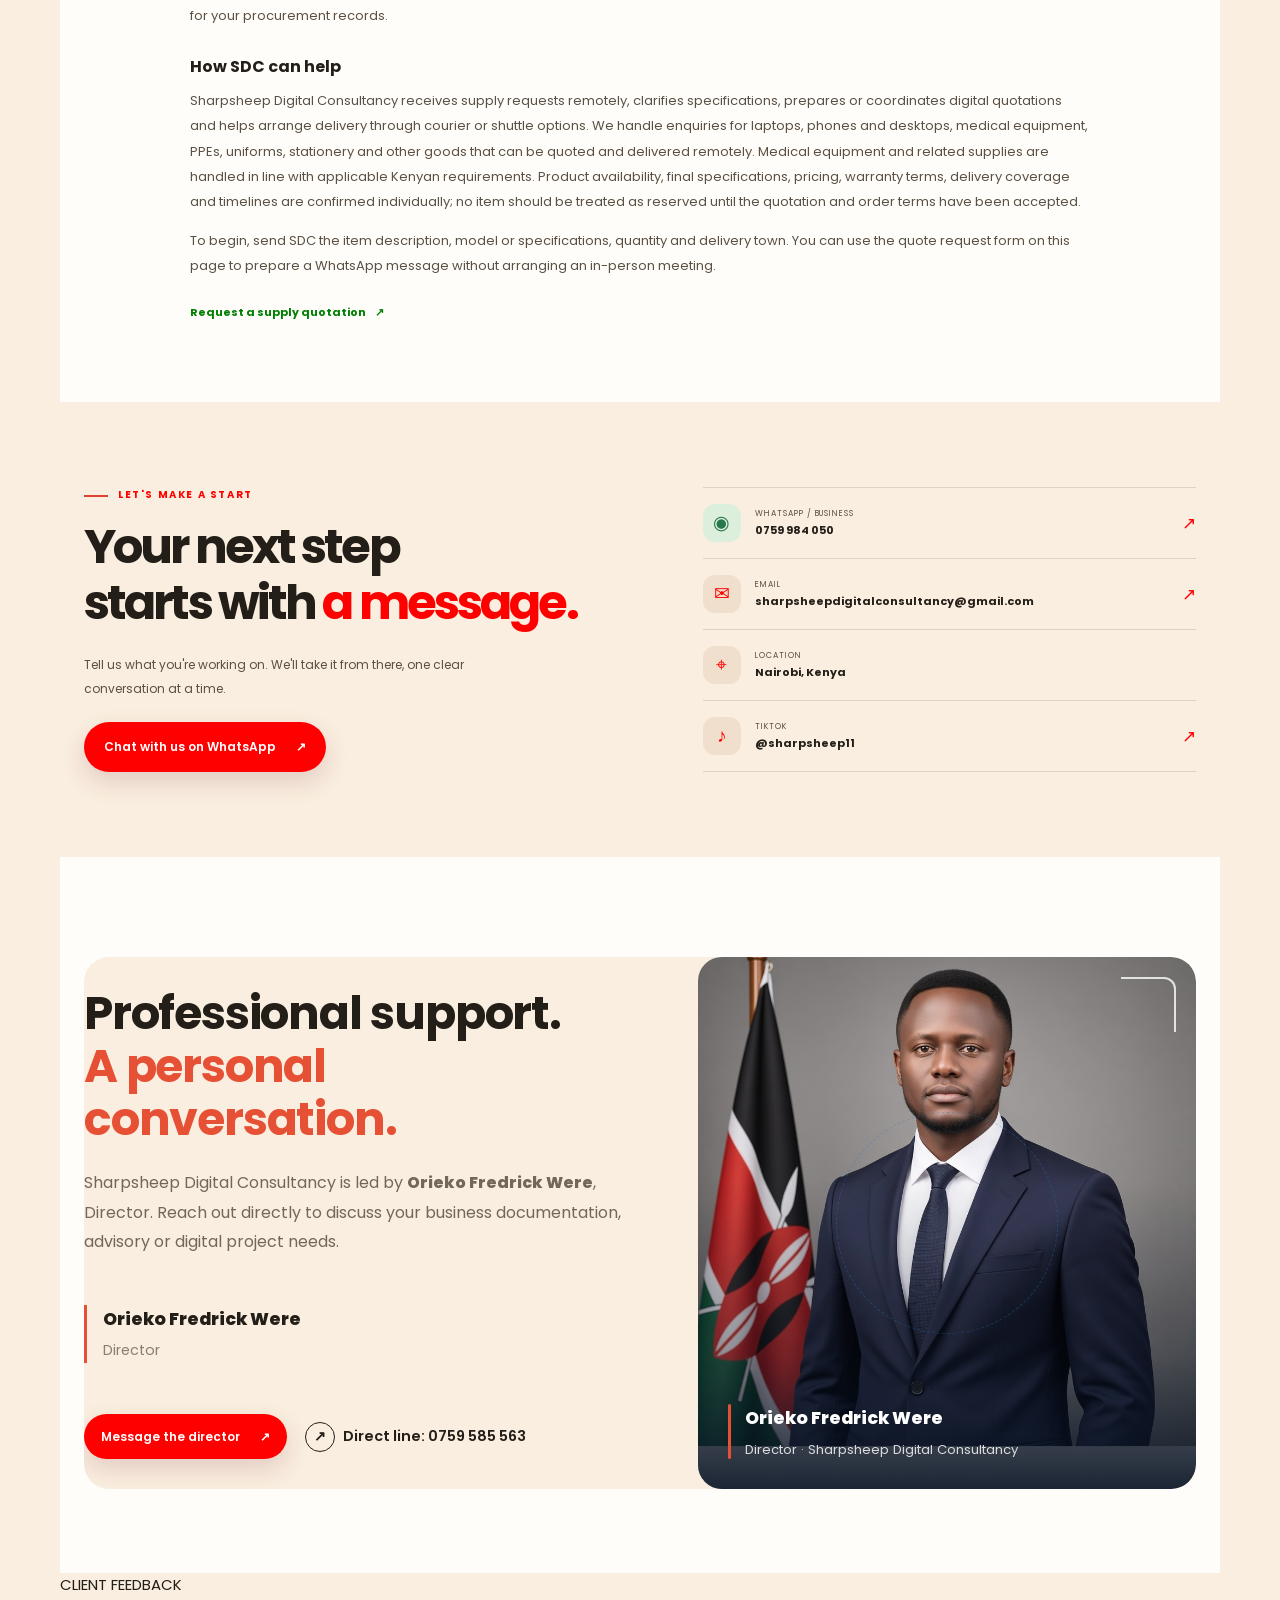
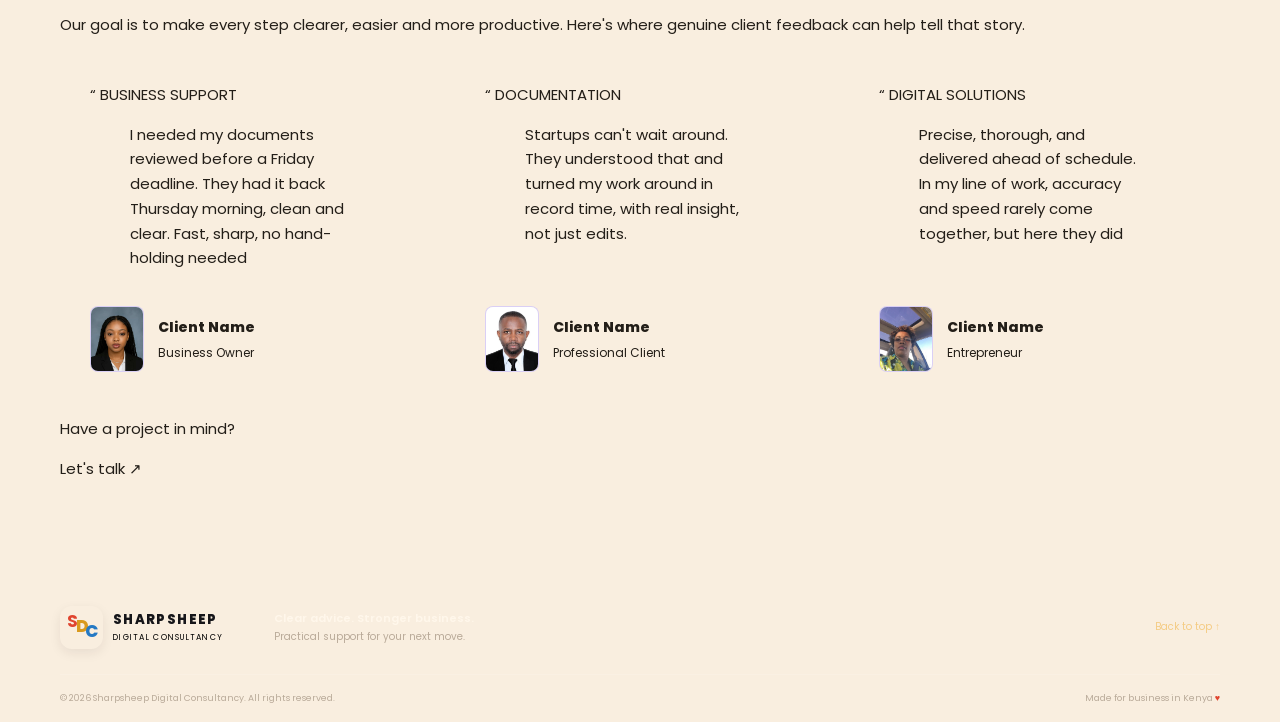
==== commit b8aaf03b: "Add files via upload" ====
--- a/index.html
+++ b/index.html
@@ -2096,7 +2096,7 @@
 
     <div class="ssds-testimonial-photo">
         <img
-            src=""
+            src="2.jpeg"
             alt="Client One"
             loading="lazy">
     </div>
@@ -2133,7 +2133,7 @@
 
     <div class="ssds-testimonial-photo">
         <img
-            src="images/client-two.jpg"
+            src="1.jpeg"
             alt="Client Two"
             loading="lazy">
     </div>
@@ -2173,7 +2173,7 @@
 
     <div class="ssds-testimonial-photo">
         <img
-            src="images/client-three.jpg"
+            src="3.jpeg"
             alt="Client Three"
             loading="lazy">
     </div>
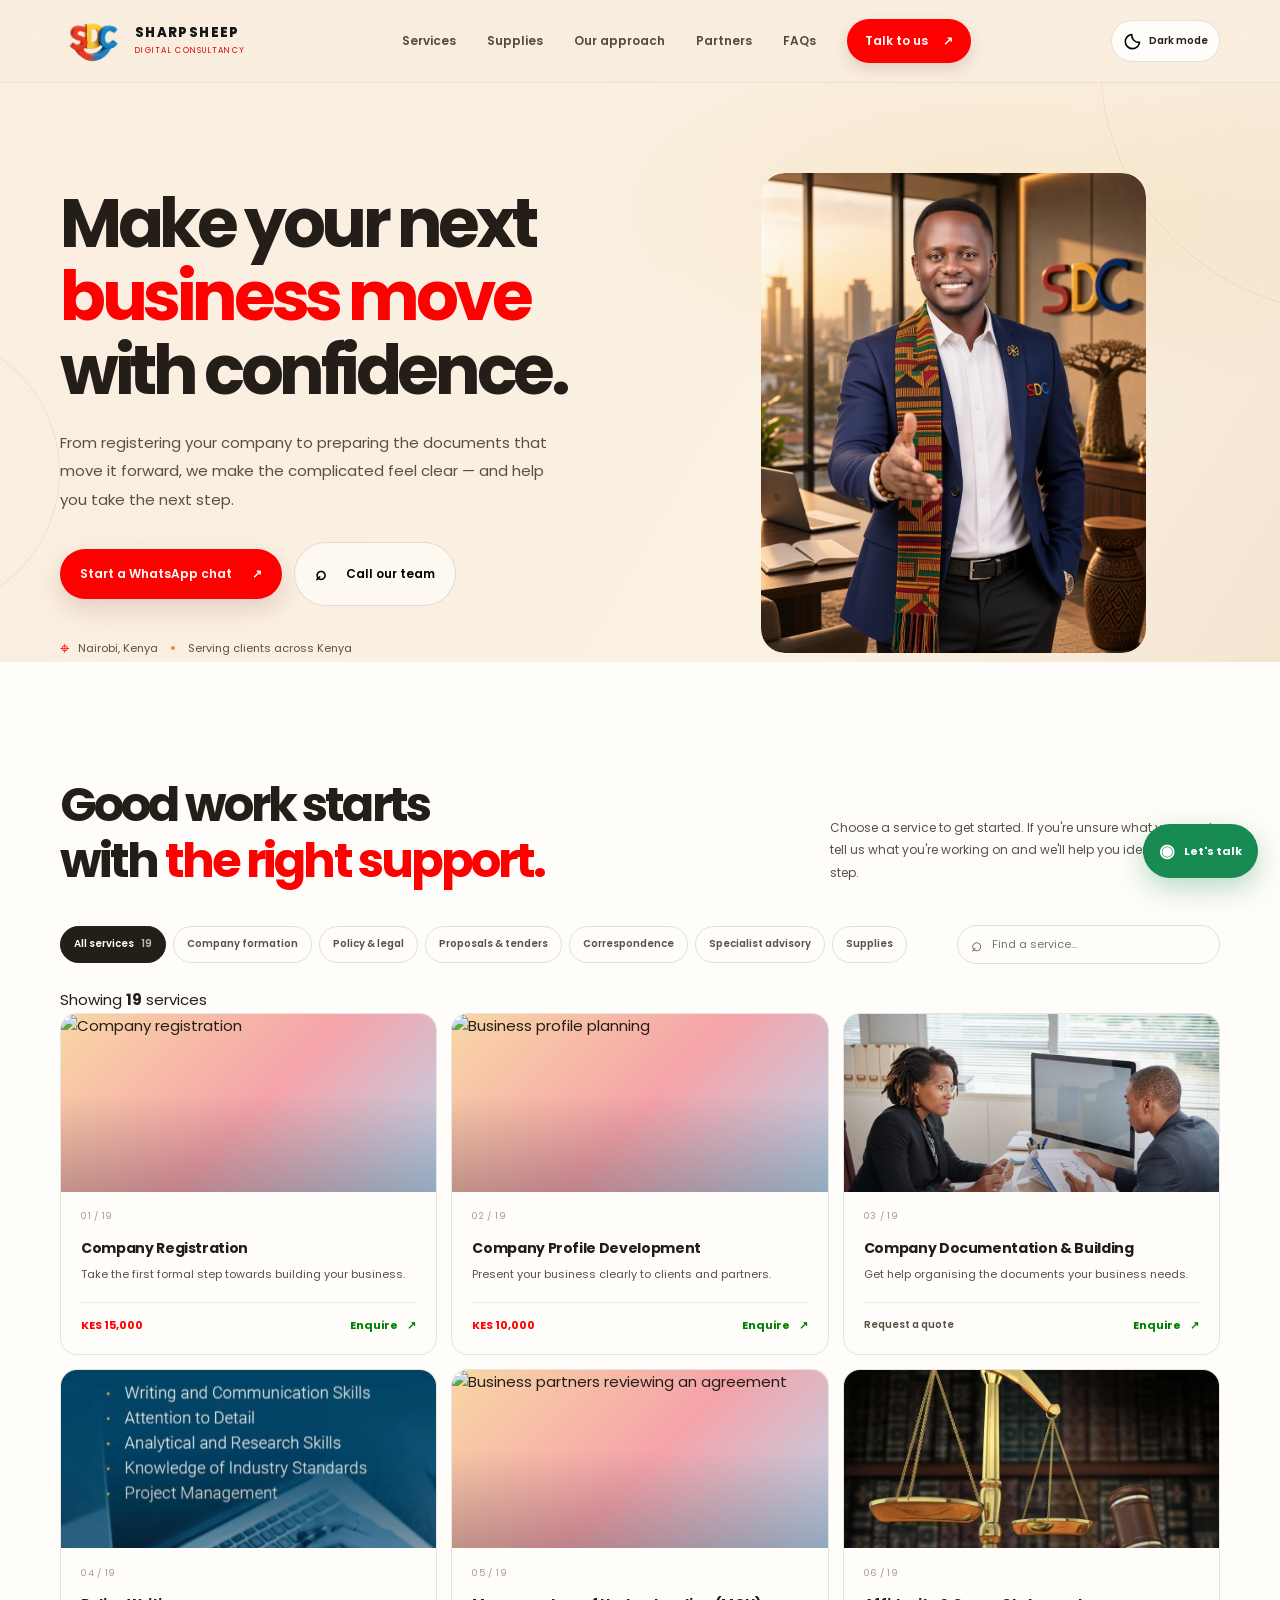
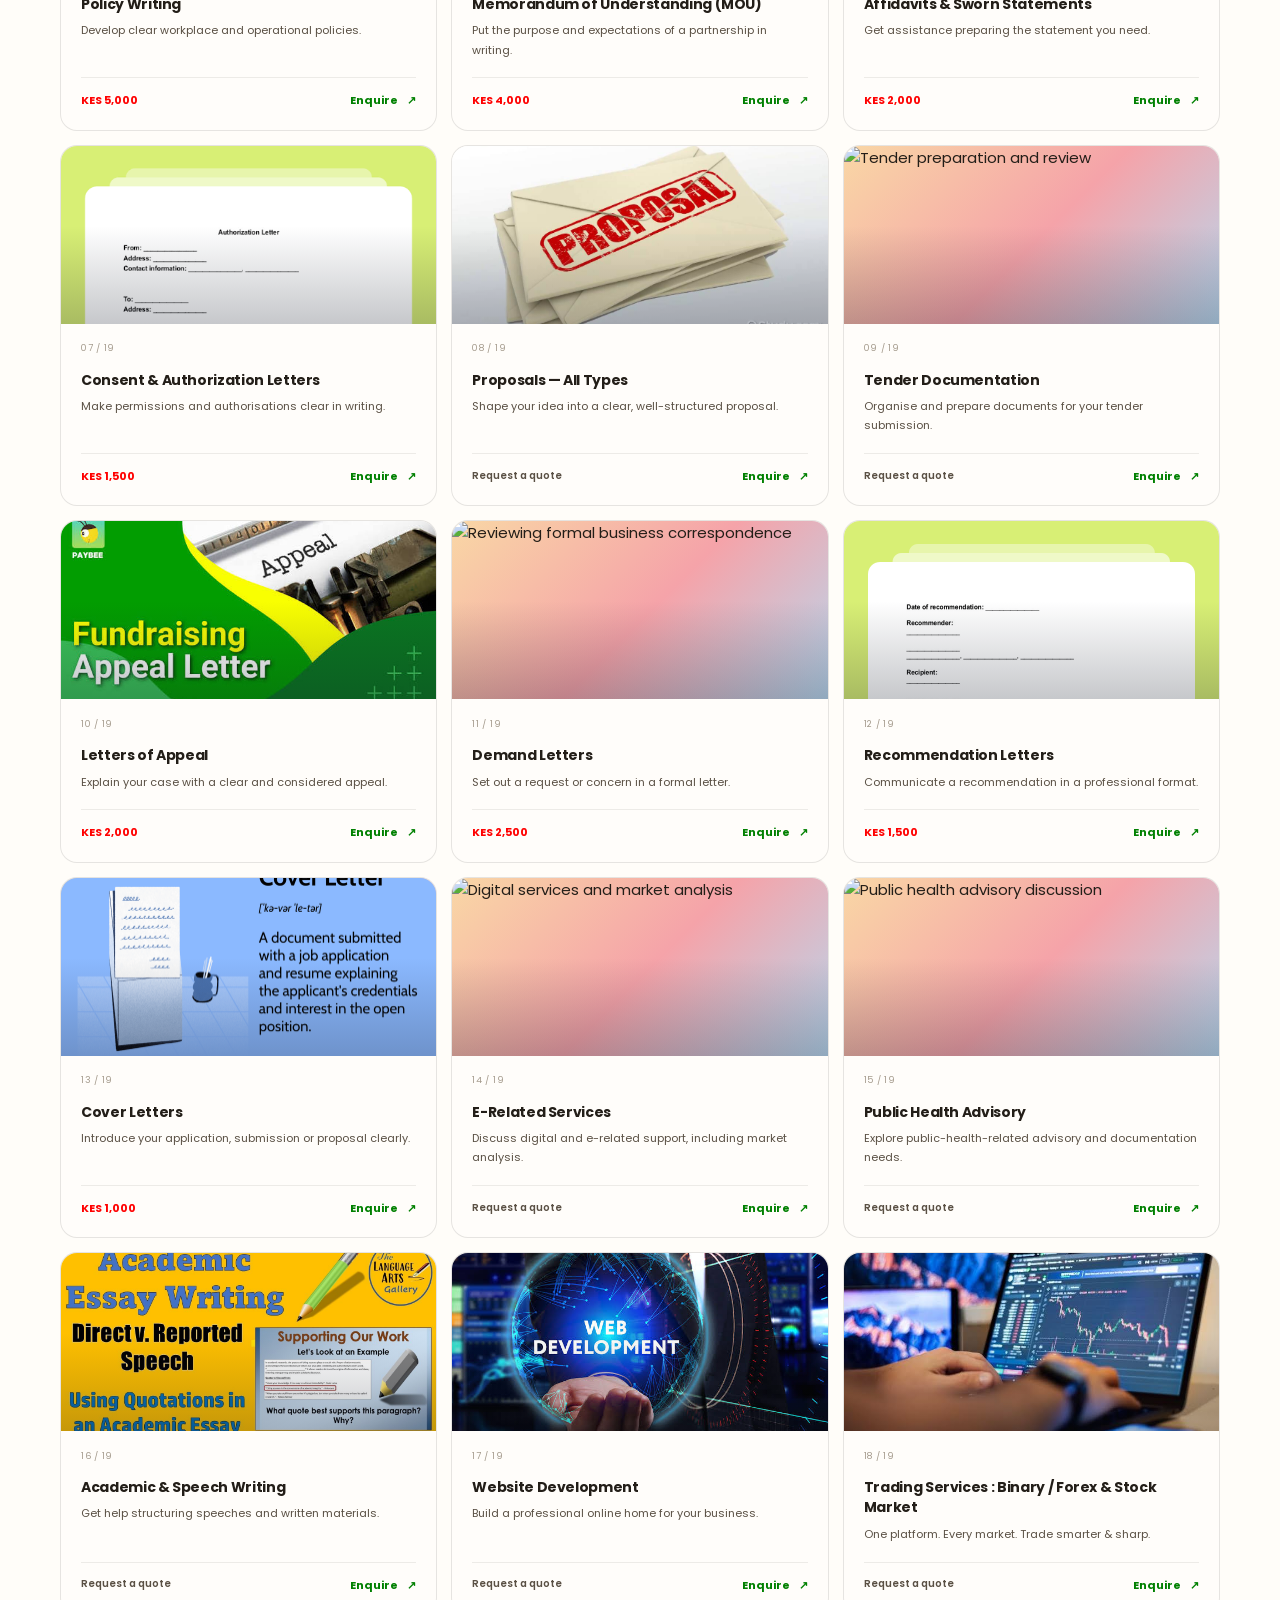
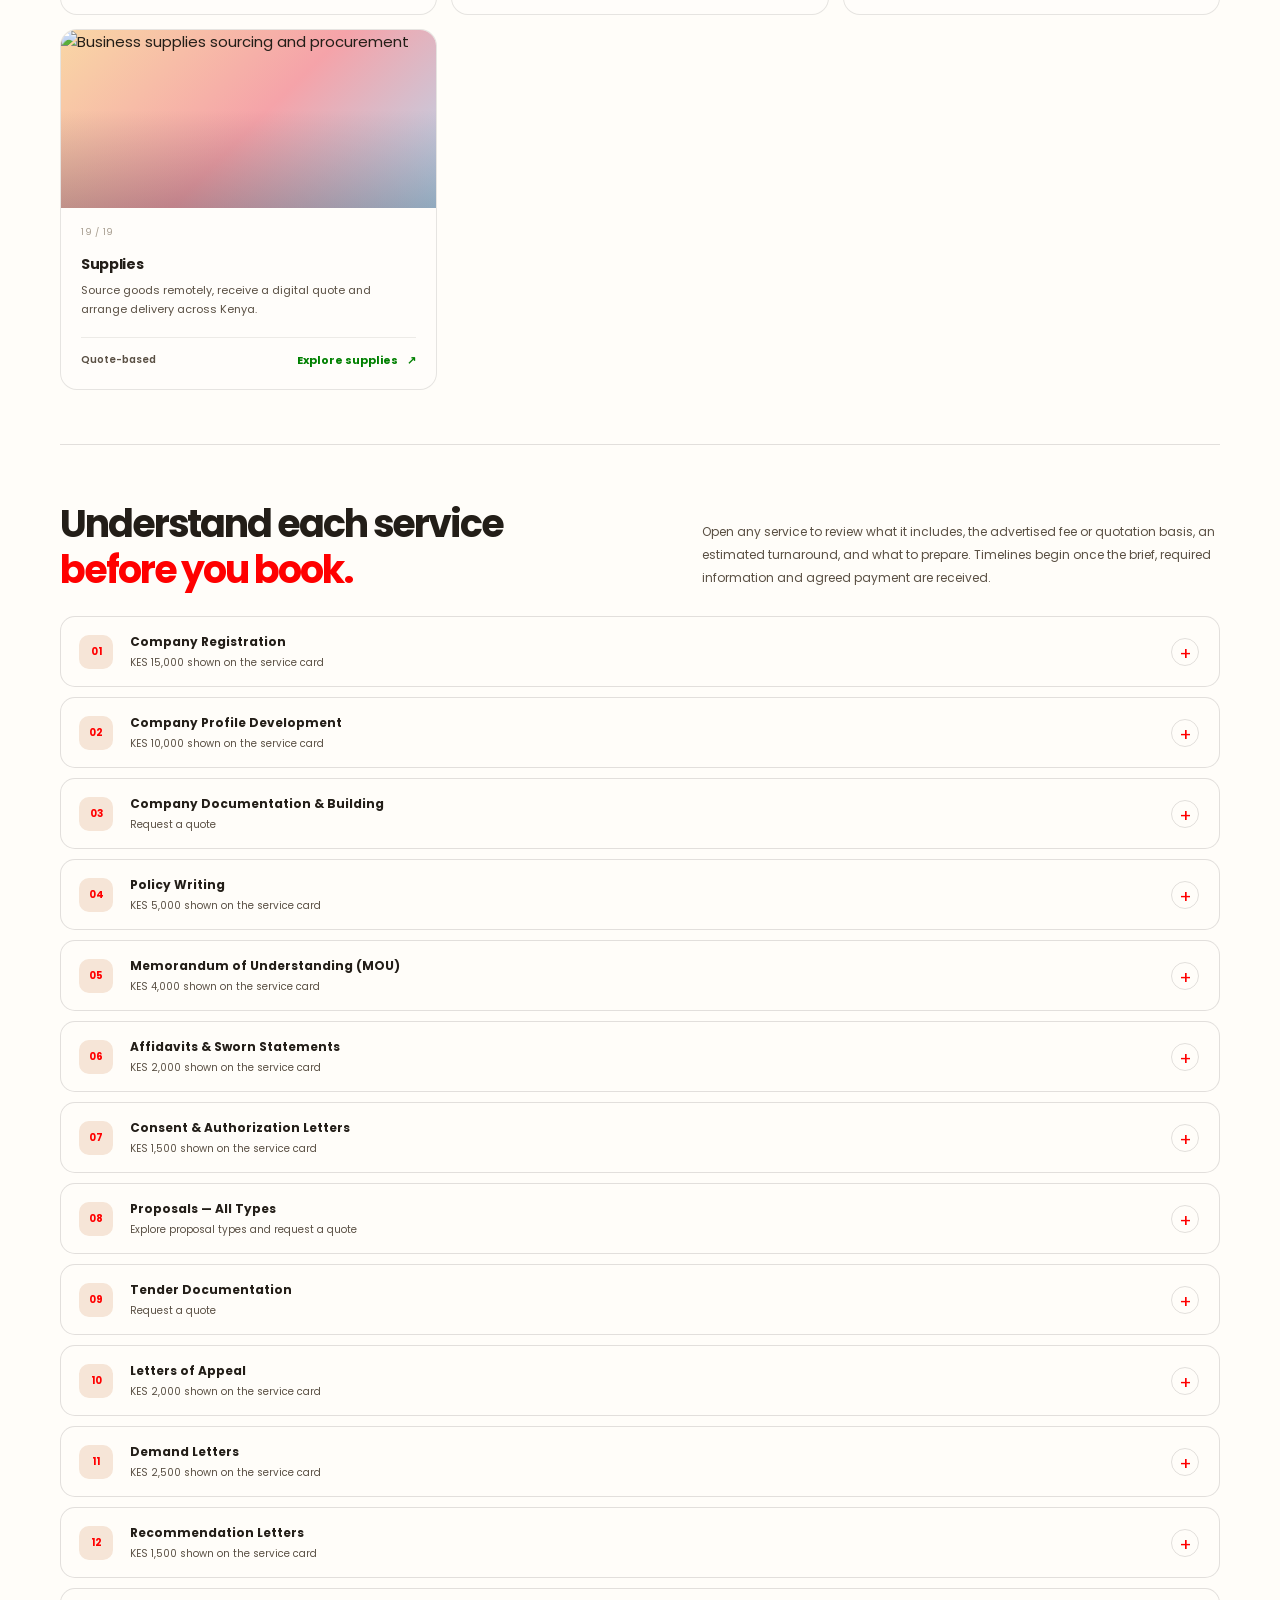
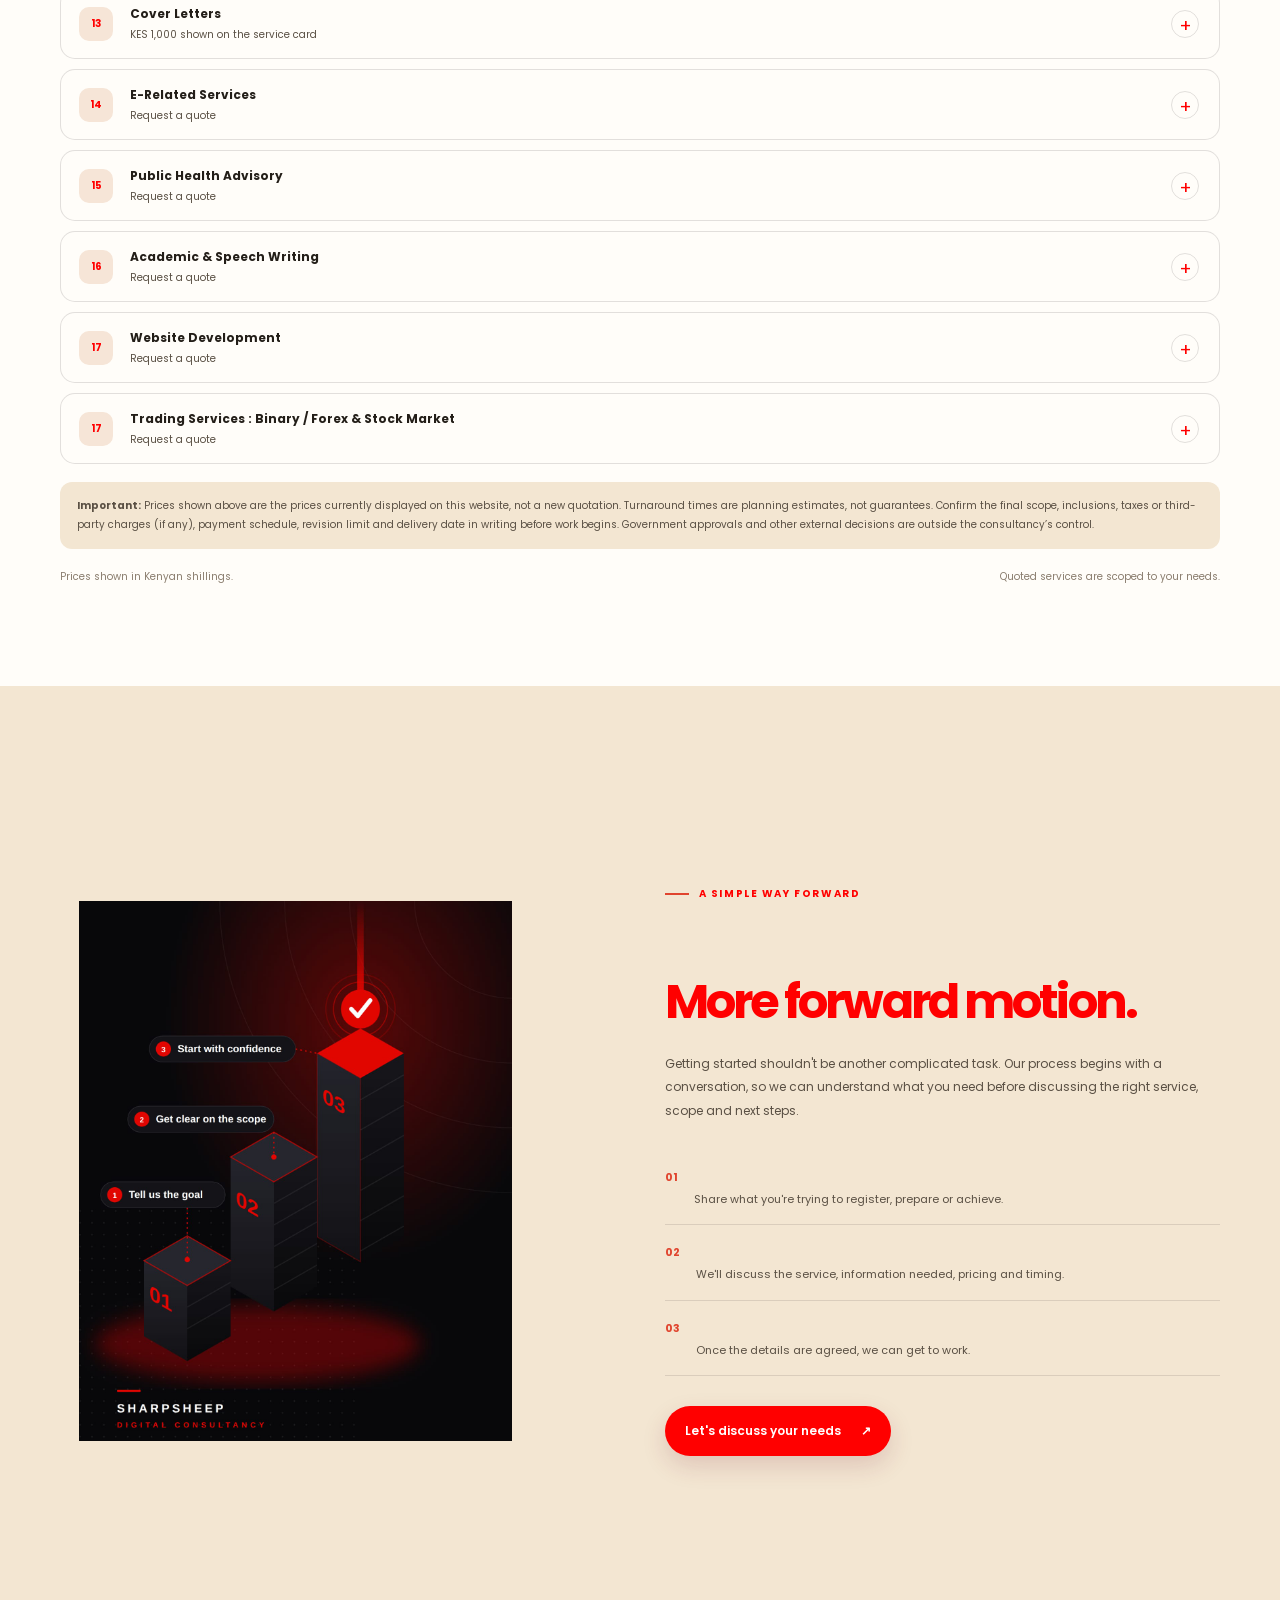
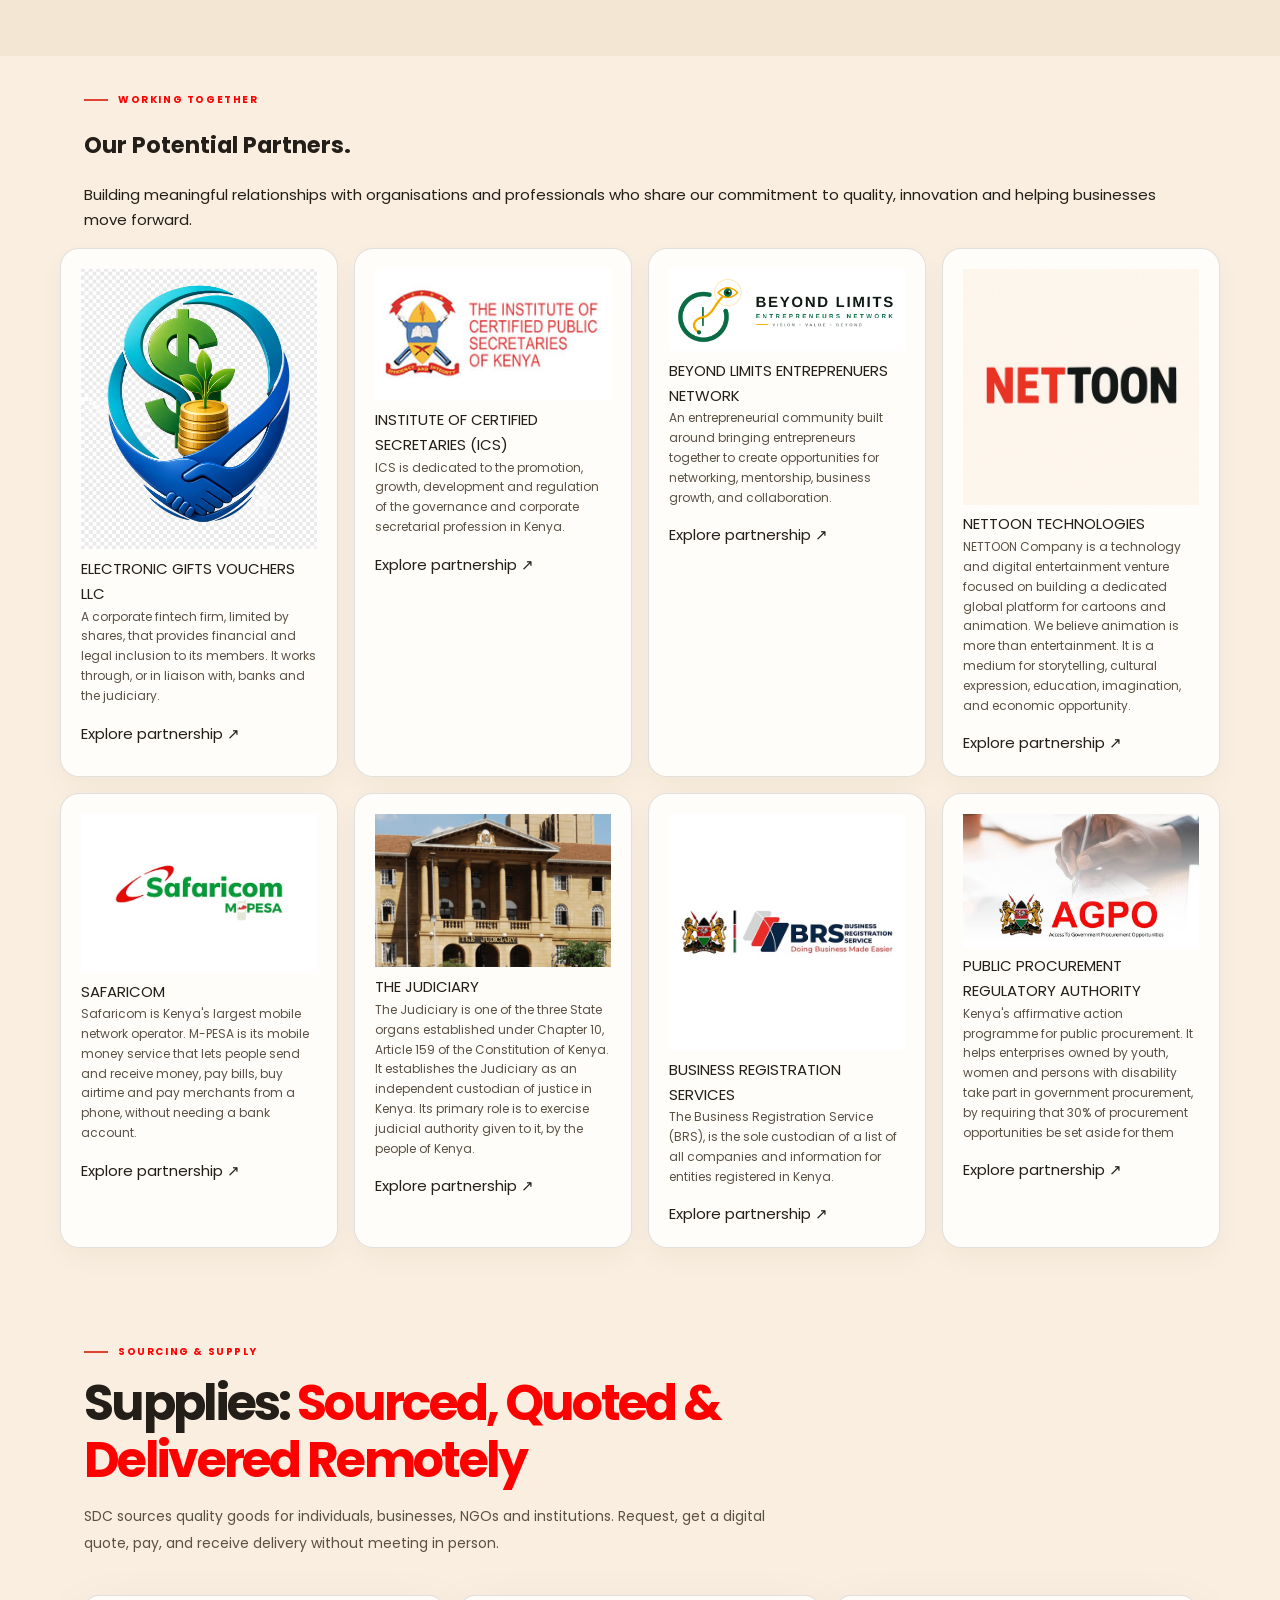
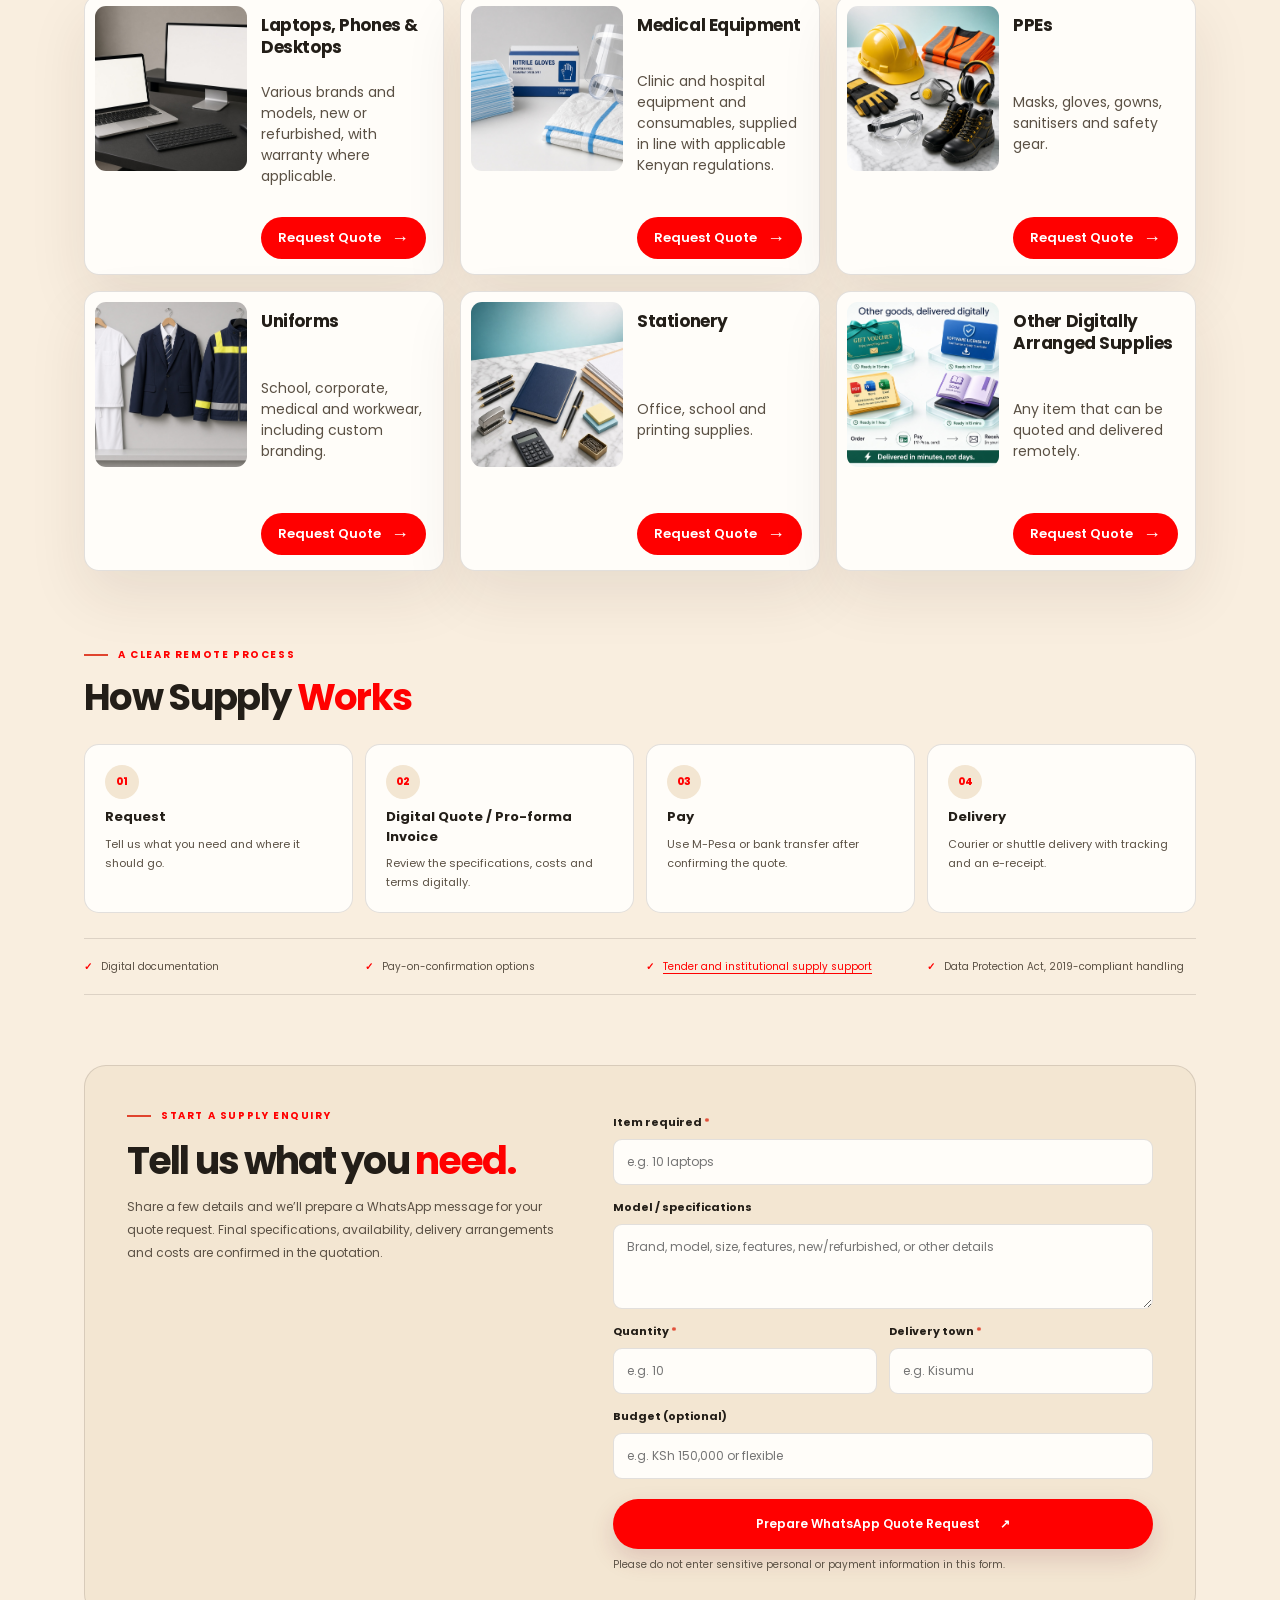
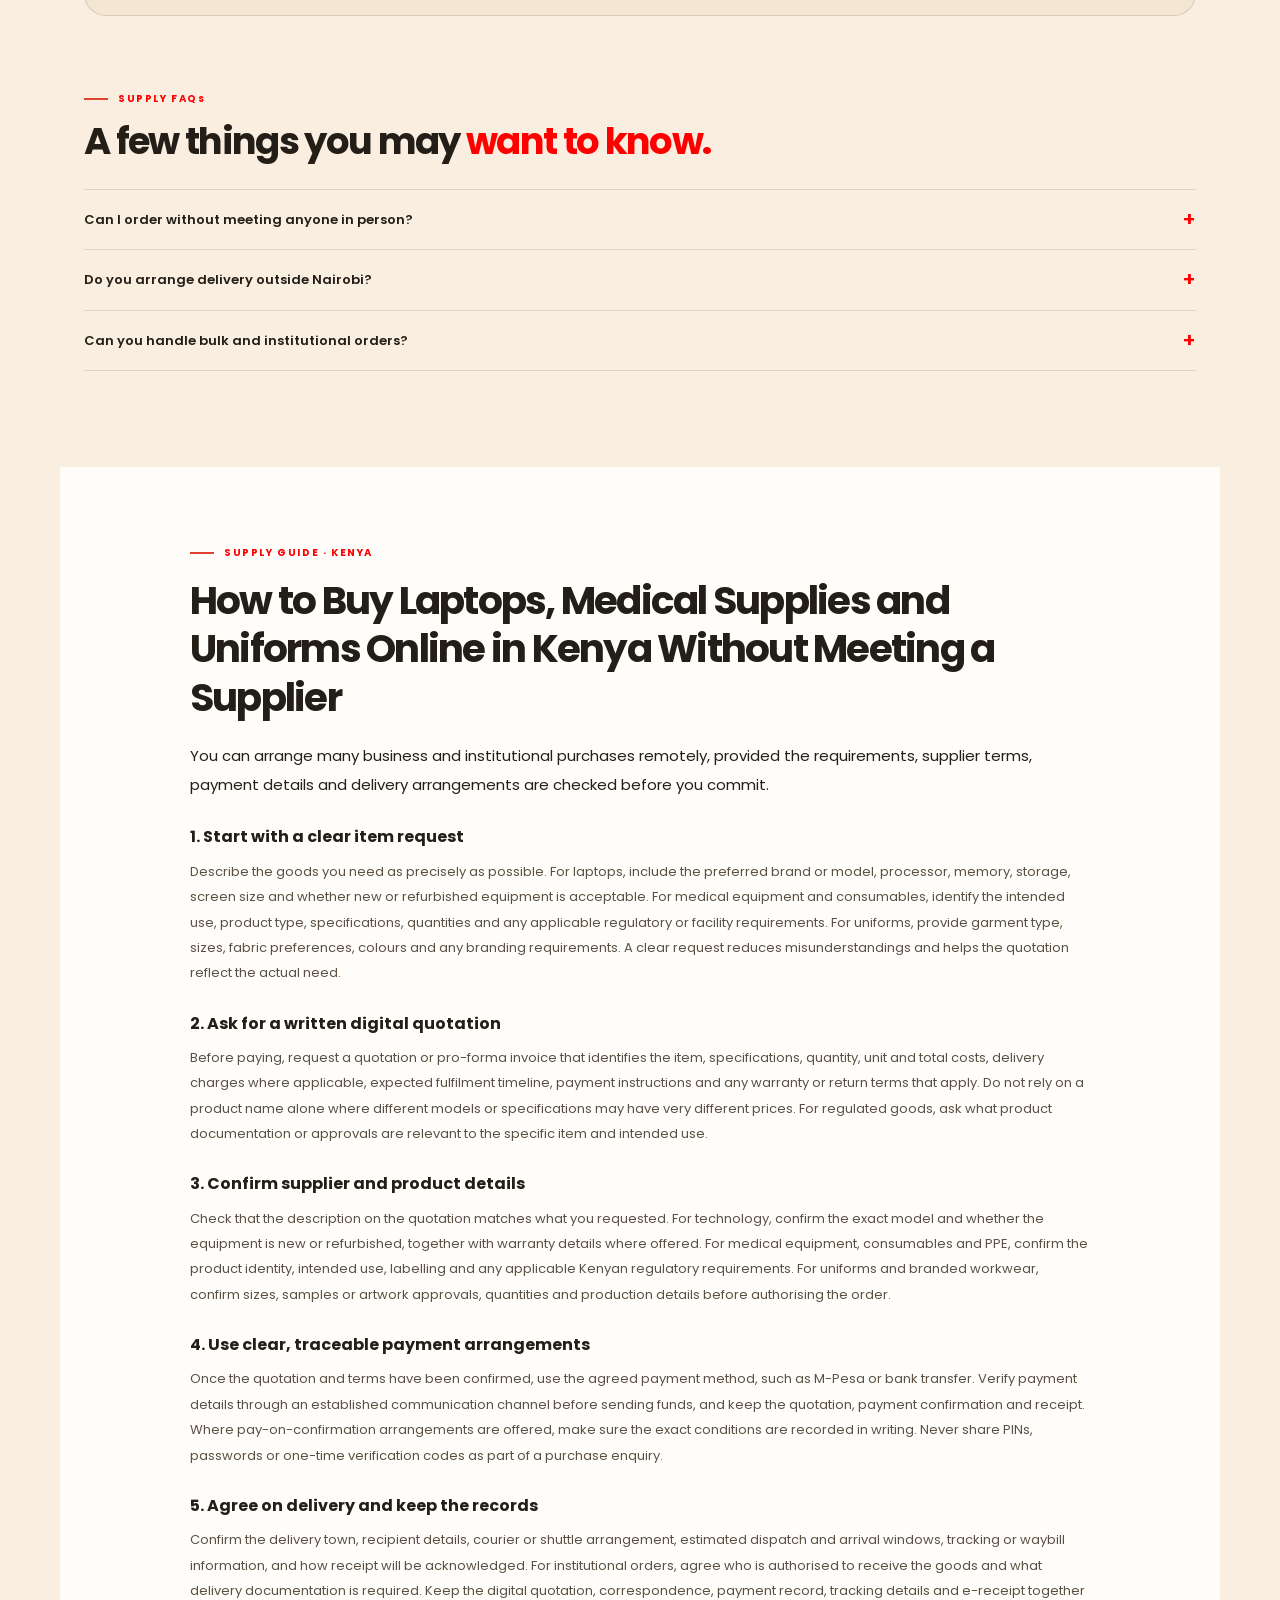
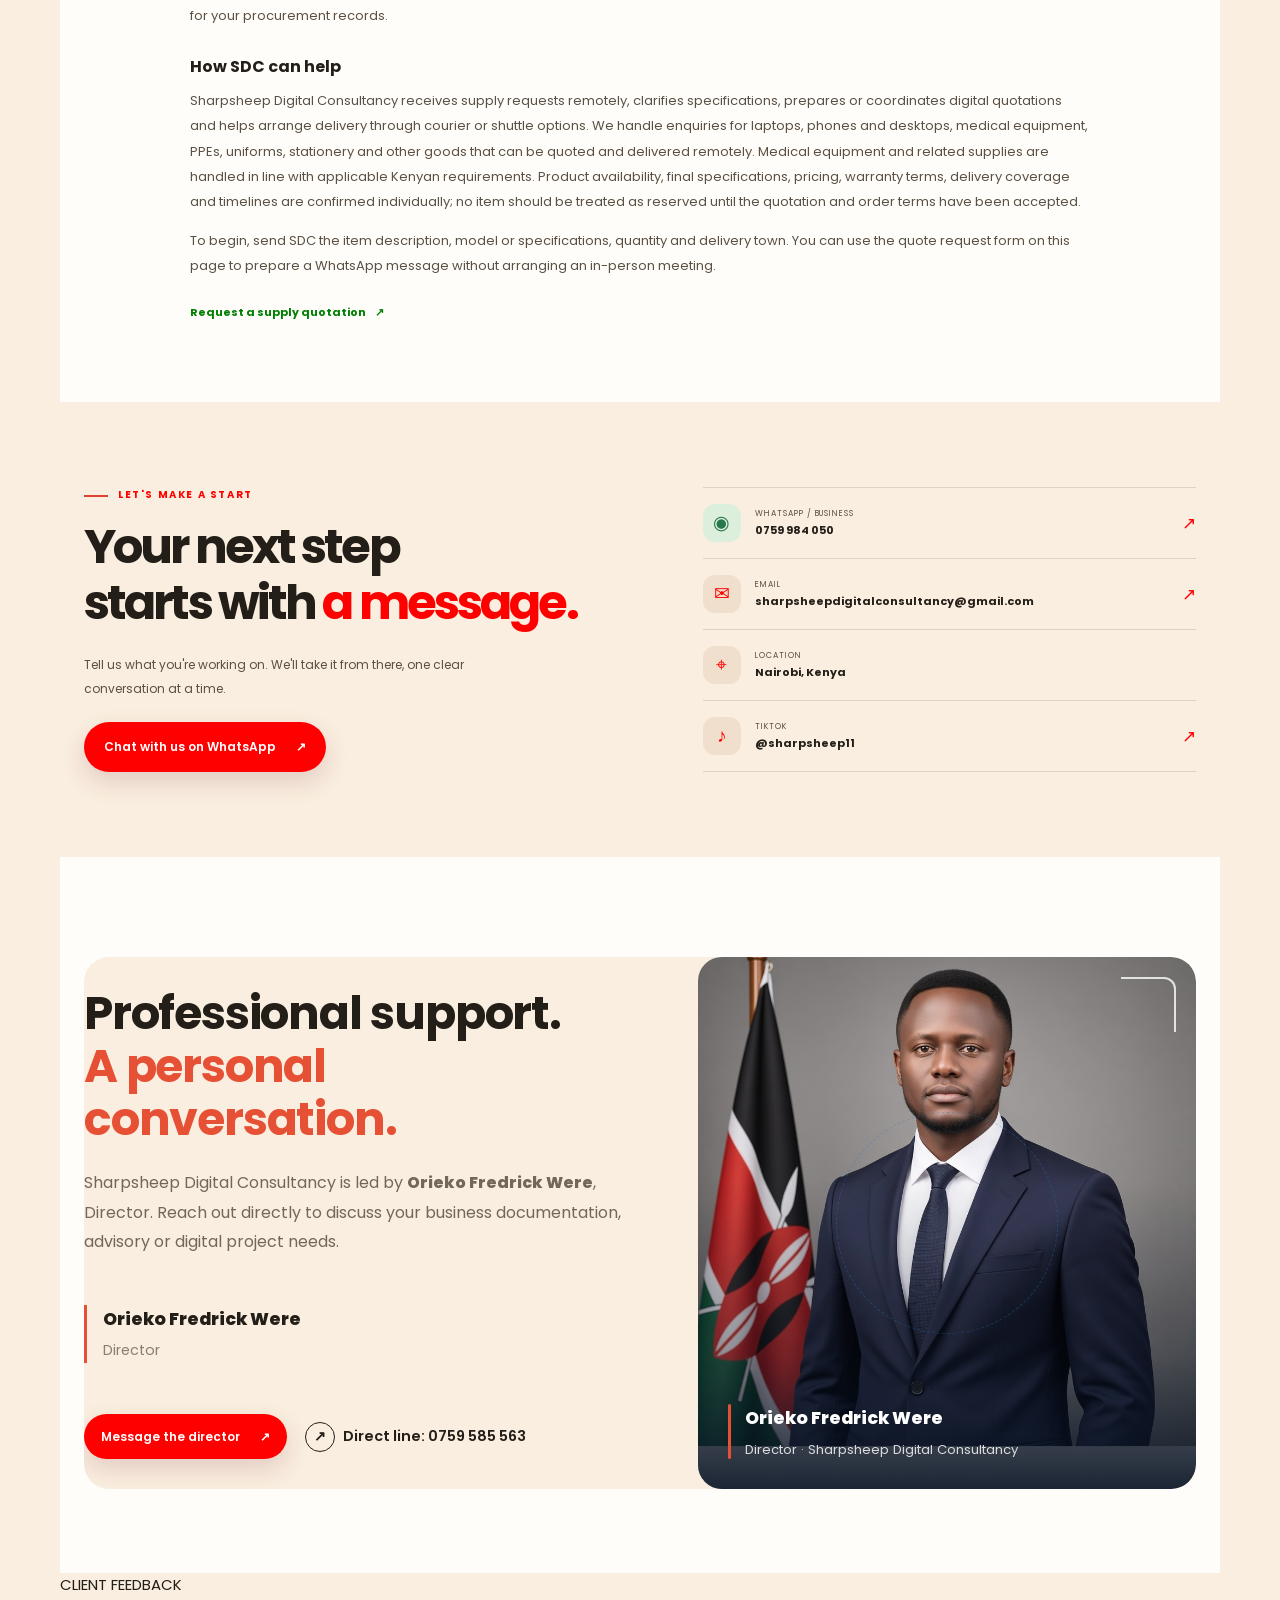
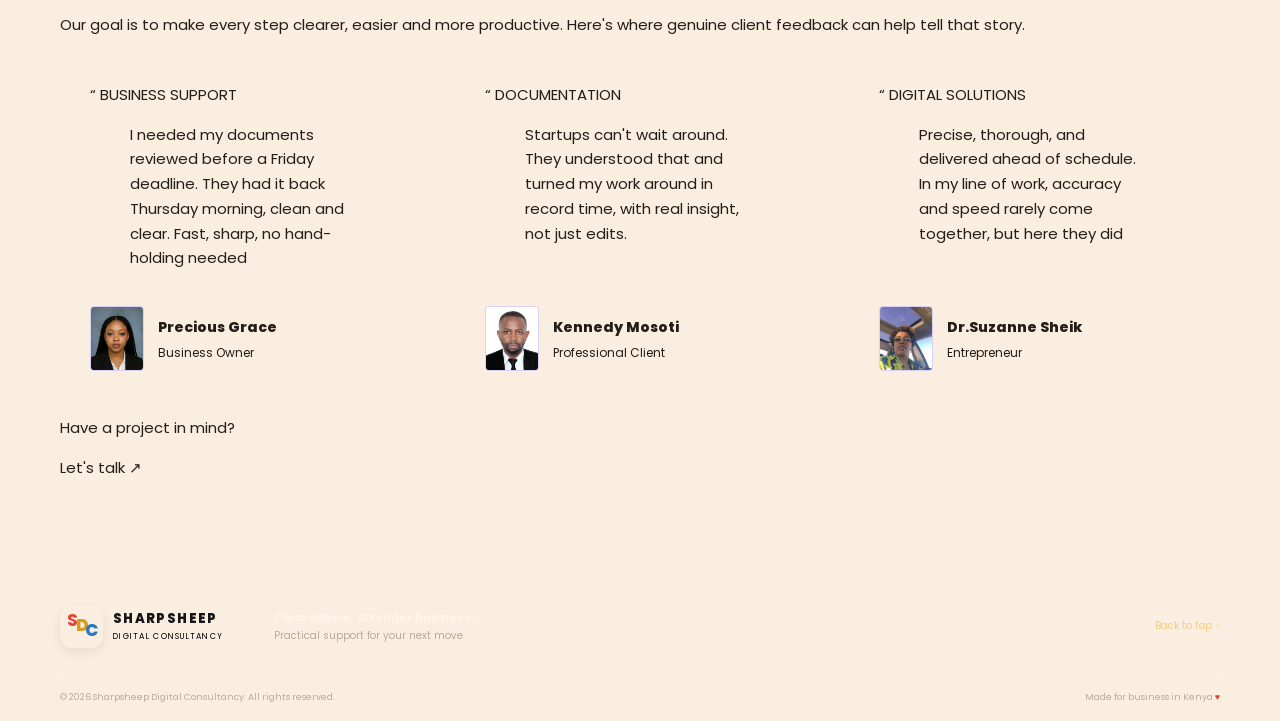
==== commit db1f5e73: "Add files via upload" ====
--- a/index.html
+++ b/index.html
@@ -2102,7 +2102,7 @@
     </div>
 
     <div class="ssds-testimonial-person">
-        <h3>Client Name</h3>
+        <h3>Precious Grace</h3>
         <p>Business Owner</p>
     </div>
 
@@ -2139,7 +2139,7 @@
     </div>
 
     <div class="ssds-testimonial-person">
-        <h3>Client Name</h3>
+        <h3>Kennedy Mosoti</h3>
         <p>Professional Client</p>
     </div>
 
@@ -2179,7 +2179,7 @@
     </div>
 
     <div class="ssds-testimonial-person">
-        <h3>Client Name</h3>
+        <h3>Dr.Suzanne Sheik</h3>
         <p>Entrepreneur</p>
     </div>
 
--- a/styles.css
+++ b/styles.css
@@ -4326,4 +4326,20 @@
     .ssds-testimonial-card {
         padding: 24px;
     }
+}
+
+
+.ssds-testimonial-photo {
+    width: 65px;  /* Increased from the previous size */
+    height: 65px;
+    flex-shrink: 0;
+    border-radius: 7%;
+    overflow: hidden;
+}
+
+.ssds-testimonial-photo img {
+    width: 100%;
+    height: 100%;
+    object-fit: cover;
+    display: block;
 }
